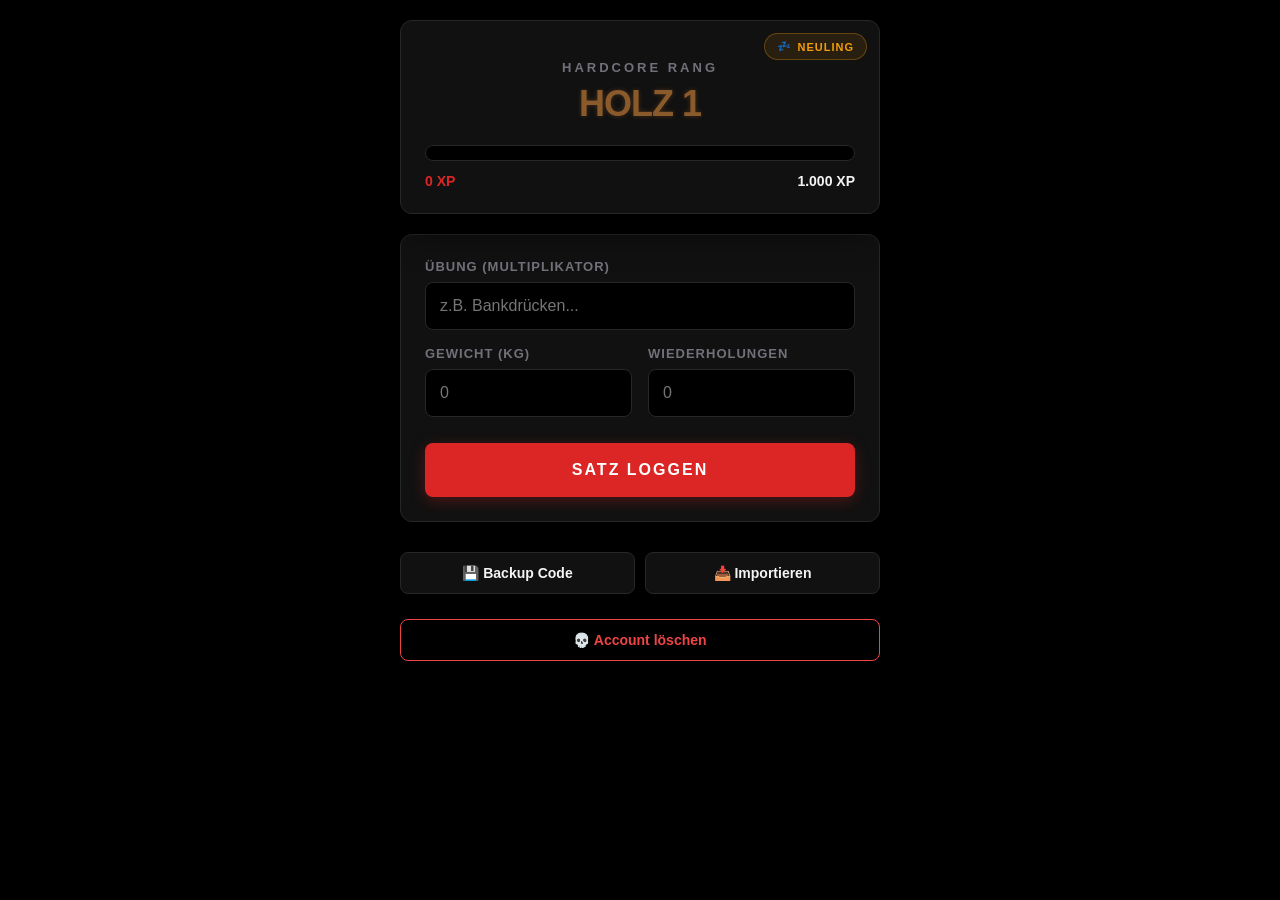
==== index.html @ 4b967b4a "Update index.html" ====
<!DOCTYPE html>
<html lang="de">
<head>
    <meta charset="UTF-8">
    <meta name="viewport" content="width=device-width, initial-scale=1.0, maximum-scale=1.0, user-scalable=no">
    
    <link rel="manifest" href="manifest.json">
    <!-- === APPLE iOS OPTIMIERUNGEN === -->
    <meta name="apple-mobile-web-app-capable" content="yes">
    <meta name="apple-mobile-web-app-status-bar-style" content="black-translucent">
    <meta name="apple-mobile-web-app-title" content="Gym Ranker">
    <!-- Hier wird dein Icon geladen -->
    <link rel="apple-touch-icon" href="icon.png">
    <!-- =============================== -->

    <title>Gym Ranker | iOS Hardcore</title>
    <style>
        /* --- DESIGN TOKENS & VARIABLES --- */
        :root {
            --bg-dark: #000000;
            --bg-panel: #111111;
            --bg-panel-hover: #1f1f1f;
            --accent: #dc2626; 
            --accent-glow: rgba(220, 38, 38, 0.5);
            --text-main: #f4f4f5;
            --text-muted: #71717a;
            --border: #27272a;
            --success: #10b981;
            --error: #ef4444;
            --warning: #f59e0b;
            --radius: 12px;
        }

        /* --- RANK COLORS --- */
        .rank-holz { color: #8B5A2B; text-shadow: 0 0 5px rgba(139, 90, 43, 0.4); }
        .rank-bronze { color: #CD7F32; text-shadow: 0 0 5px rgba(205, 127, 50, 0.4); }
        .rank-stahl { color: #a1a1aa; text-shadow: 0 0 5px rgba(161, 161, 170, 0.4); }
        .rank-silber { color: #e4e4e7; text-shadow: 0 0 10px rgba(228, 228, 231, 0.6); }
        .rank-gold { color: #fbbf24; text-shadow: 0 0 15px rgba(251, 191, 36, 0.6); }
        .rank-diamant { color: #38bdf8; text-shadow: 0 0 15px rgba(56, 189, 248, 0.6); }
        .rank-emerald { color: #34d399; text-shadow: 0 0 15px rgba(52, 211, 153, 0.6); }
        .rank-ruby { color: #f43f5e; text-shadow: 0 0 20px rgba(244, 63, 94, 0.8); }
        .rank-obsidian { color: #7c3aed; text-shadow: 0 0 20px rgba(124, 58, 237, 0.8); }
        .rank-gymrat { color: #d946ef; text-shadow: 0 0 25px rgba(217, 70, 239, 0.9); }
        .rank-champion { 
            background: linear-gradient(90deg, #ff0000, #ff8c00, #ffd700, #ff0000);
            background-size: 200% auto;
            -webkit-background-clip: text;
            -webkit-text-fill-color: transparent;
            animation: fire 2s linear infinite;
            text-shadow: 0 0 30px rgba(255, 0, 0, 0.5);
        }

        @keyframes fire { to { background-position: 200% center; } }

        /* --- GLOBAL STYLES --- */
        * { box-sizing: border-box; margin: 0; padding: 0; font-family: -apple-system, BlinkMacSystemFont, "Segoe UI", Roboto, Helvetica, Arial, sans-serif; }
        body { background-color: var(--bg-dark); color: var(--text-main); display: flex; justify-content: center; padding: 20px; min-height: 100vh; overflow-x: hidden; -webkit-tap-highlight-color: transparent; }
        
        /* Padding für iOS Notch/Dynamic Island */
        .app-container { width: 100%; max-width: 480px; display: flex; flex-direction: column; gap: 20px; padding-top: env(safe-area-inset-top); padding-bottom: env(safe-area-inset-bottom); animation: fadeIn 0.5s ease-out; }
        @keyframes fadeIn { from { opacity: 0; transform: translateY(10px); } to { opacity: 1; transform: translateY(0); } }

        /* --- HEADER & RANK DISPLAY --- */
        .header-panel { background: var(--bg-panel); border: 1px solid var(--border); border-radius: var(--radius); padding: 24px; text-align: center; box-shadow: 0 10px 40px rgba(0,0,0,0.8); position: relative; }
        .status-badge { position: absolute; top: 12px; right: 12px; padding: 6px 12px; border-radius: 99px; font-size: 11px; font-weight: 700; text-transform: uppercase; letter-spacing: 1px; display: flex; align-items: center; gap: 6px; }
        .status-active { background: rgba(16, 185, 129, 0.1); color: var(--success); border: 1px solid rgba(16, 185, 129, 0.3); }
        .status-warning { background: rgba(245, 158, 11, 0.1); color: var(--warning); border: 1px solid rgba(245, 158, 11, 0.3); }
        .status-danger { background: rgba(239, 68, 68, 0.1); color: var(--error); border: 1px solid rgba(239, 68, 68, 0.3); animation: pulse 2s infinite; }
        @keyframes pulse { 0% { box-shadow: 0 0 0 0 rgba(239, 68, 68, 0.4); } 70% { box-shadow: 0 0 0 10px rgba(239, 68, 68, 0); } 100% { box-shadow: 0 0 0 0 rgba(239, 68, 68, 0); } }

        .rank-title { font-size: 13px; color: var(--text-muted); text-transform: uppercase; letter-spacing: 3px; margin-top: 15px; margin-bottom: 8px; font-weight: 600; }
        .rank-name { font-size: 36px; font-weight: 900; margin-bottom: 20px; letter-spacing: -1px; text-transform: uppercase; }
        .progress-container { width: 100%; background: #000; border-radius: 99px; height: 16px; overflow: hidden; position: relative; border: 1px solid var(--border); box-shadow: inset 0 2px 4px rgba(0,0,0,0.5); }
        .progress-bar { height: 100%; background: linear-gradient(90deg, #991b1b, var(--accent)); width: 0%; transition: width 1s cubic-bezier(0.4, 0, 0.2, 1); box-shadow: 0 0 15px var(--accent-glow); }
        .xp-text { font-size: 14px; font-weight: bold; margin-top: 12px; display: flex; justify-content: space-between; }
        .xp-text span:first-child { color: var(--accent); }

        /* --- INPUT SECTION --- */
        .input-panel { background: var(--bg-panel); border: 1px solid var(--border); border-radius: var(--radius); padding: 24px; display: flex; flex-direction: column; gap: 16px; }
        .input-group { display: flex; flex-direction: column; gap: 8px; position: relative; }
        .input-group label { font-size: 13px; color: var(--text-muted); font-weight: 600; text-transform: uppercase; letter-spacing: 1px; }
        input[type="text"], input[type="number"] { width: 100%; padding: 14px; border-radius: 8px; border: 1px solid var(--border); background: var(--bg-dark); color: var(--text-main); font-size: 16px; outline: none; transition: border-color 0.2s; font-weight: 500; -webkit-appearance: none; }
        input:focus { border-color: var(--accent); box-shadow: 0 0 0 2px rgba(220, 38, 38, 0.2); }

        /* Search Dropdown */
        .search-results { position: absolute; top: 100%; left: 0; right: 0; background: var(--bg-dark); border: 1px solid var(--border); border-radius: 8px; margin-top: 4px; max-height: 220px; overflow-y: auto; z-index: 10; box-shadow: 0 10px 40px rgba(0,0,0,0.9); display: none; }
        .search-results.active { display: block; }
        .search-item { padding: 12px 16px; cursor: pointer; border-bottom: 1px solid var(--border); display: flex; justify-content: space-between; align-items: center; }
        .search-item:last-child { border-bottom: none; }
        .search-item:hover { background: var(--bg-panel-hover); }
        .item-name { font-weight: 600; font-size: 14px; }
        .item-mult { font-size: 11px; color: var(--accent); background: rgba(220, 38, 38, 0.1); padding: 4px 6px; border-radius: 4px; font-weight: bold; }

        .row { display: flex; gap: 16px; }
        .row .input-group { flex: 1; }

        /* --- BUTTONS --- */
        .btn-primary { background: var(--accent); color: white; border: none; padding: 18px; border-radius: 8px; font-size: 16px; font-weight: 800; cursor: pointer; transition: all 0.2s; text-transform: uppercase; letter-spacing: 2px; margin-top: 10px; box-shadow: 0 4px 15px rgba(220, 38, 38, 0.3); }
        .btn-primary:active { transform: scale(0.98); }
        .btn-secondary { background: var(--bg-panel); color: var(--text-main); border: 1px solid var(--border); padding: 12px; border-radius: 8px; font-size: 14px; font-weight: 600; cursor: pointer; }
        .btn-danger { background: transparent; color: var(--error); border: 1px solid var(--error); padding: 12px; border-radius: 8px; font-size: 14px; font-weight: 600; cursor: pointer; }

        .settings-row { display: flex; gap: 10px; margin-top: 10px; }
        .settings-row button { flex: 1; }

        /* --- CUSTOM MODAL (Kein alert/confirm) --- */
        .modal-overlay { position: fixed; top: 0; left: 0; width: 100%; height: 100%; background: rgba(0,0,0,0.8); backdrop-filter: blur(5px); display: flex; justify-content: center; align-items: center; z-index: 1000; opacity: 0; pointer-events: none; transition: opacity 0.3s; }
        .modal-overlay.active { opacity: 1; pointer-events: auto; }
        .modal-content { background: var(--bg-panel); border: 1px solid var(--border); padding: 24px; border-radius: var(--radius); width: 90%; max-width: 350px; text-align: center; transform: translateY(20px); transition: transform 0.3s; box-shadow: 0 20px 50px rgba(0,0,0,0.9); }
        .modal-overlay.active .modal-content { transform: translateY(0); }
        .modal-title { font-size: 20px; font-weight: bold; margin-bottom: 10px; color: var(--text-main); }
        .modal-text { font-size: 14px; color: var(--text-muted); margin-bottom: 20px; line-height: 1.5; }
        .modal-buttons { display: flex; gap: 10px; justify-content: center; }
        .modal-buttons button { flex: 1; padding: 12px; font-size: 14px; }
        .backup-code-box { background: var(--bg-dark); border: 1px solid var(--border); color: var(--accent); padding: 10px; border-radius: 6px; font-family: monospace; font-size: 12px; word-break: break-all; margin-bottom: 15px; user-select: all; }

        /* --- TOAST NOTIFICATIONS --- */
        .toast-container { position: fixed; bottom: 30px; left: 50%; transform: translateX(-50%); display: flex; flex-direction: column; gap: 10px; z-index: 100; pointer-events: none; width: 90%; max-width: 400px; }
        .toast { background: #18181b; border: 1px solid var(--border); color: white; padding: 16px 20px; border-radius: 8px; font-size: 14px; font-weight: 600; box-shadow: 0 10px 40px rgba(0,0,0,0.8); transform: translateY(50px); opacity: 0; transition: all 0.3s cubic-bezier(0.68, -0.55, 0.265, 1.55); display: flex; align-items: center; gap: 12px; }
        .toast.show { transform: translateY(0); opacity: 1; }
        .toast.success { border-left: 4px solid var(--success); }
        .toast.error { border-left: 4px solid var(--error); }
        .toast.levelup { border: 2px solid var(--accent); background: linear-gradient(45deg, #111, #450a0a); box-shadow: 0 0 30px rgba(220, 38, 38, 0.4); text-transform: uppercase; }
    </style>
</head>
<body>

    <div class="app-container">
        
        <!-- HEADER / RANK DISPLAY -->
        <div class="header-panel">
            <div id="statusBadge" class="status-badge status-active">
                <span>🔥</span> Pump-Modus
            </div>

            <div class="rank-title">Hardcore Rang</div>
            <div class="rank-name" id="rankDisplay">Lädt...</div>
            
            <div class="progress-container">
                <div class="progress-bar" id="progressBar"></div>
            </div>
            
            <div class="xp-text">
                <span id="currentXpDisplay">0 XP</span>
                <span id="nextRankXpDisplay">0 XP</span>
            </div>
        </div>

        <!-- INPUT SECTION -->
        <div class="input-panel">
            <div class="input-group">
                <label for="exerciseSearch">Übung (Multiplikator)</label>
                <input type="text" id="exerciseSearch" placeholder="z.B. Bankdrücken..." autocomplete="off">
                <div class="search-results" id="searchResults"></div>
            </div>

            <div class="row">
                <div class="input-group">
                    <label for="weight">Gewicht (kg)</label>
                    <!-- inputmode="decimal" zeigt auf iOS den Nummernblock -->
                    <input type="number" id="weight" placeholder="0" inputmode="decimal">
                </div>
                <div class="input-group">
                    <label for="reps">Wiederholungen</label>
                    <input type="number" id="reps" placeholder="0" inputmode="numeric">
                </div>
            </div>

            <button class="btn-primary" onclick="logWorkout()">Satz loggen</button>
        </div>

        <!-- EINSTELLUNGEN -->
        <div class="settings-row">
            <button class="btn-secondary" onclick="openBackupModal()">💾 Backup Code</button>
            <button class="btn-secondary" onclick="openImportModal()">📥 Importieren</button>
        </div>
        <button class="btn-danger" style="width: 100%; margin-top: 5px;" onclick="openResetModal()">💀 Account löschen</button>

    </div>

    <!-- TOASTS -->
    <div class="toast-container" id="toastContainer"></div>

    <!-- CUSTOM MODAL SYSTEM -->
    <div class="modal-overlay" id="customModal">
        <div class="modal-content">
            <div class="modal-title" id="modalTitle">Titel</div>
            <div class="modal-text" id="modalText">Text</div>
            <!-- Extra Content Box (z.B. für Backup Code oder Input) -->
            <div id="modalExtra"></div>
            <div class="modal-buttons" id="modalButtons"></div>
        </div>
    </div>

    <script>
        // --- 1. DATA: EXERCISE DATABASE ---
        const exerciseDB = [
            { id: 'bp_flat', name: 'Bankdrücken (Flachbank)', mult: 1.0 },
            { id: 'bp_incline', name: 'Bankdrücken (Schrägbank)', mult: 1.2 },
            { id: 'db_flat', name: 'Kurzhantel Bankdrücken', mult: 1.4 },
            { id: 'chest_press', name: 'Brustpresse (Maschine)', mult: 0.8 },
            { id: 'butterfly_mach', name: 'Butterfly (Maschine)', mult: 1.3 },
            { id: 'cable_cross', name: 'Cable Cross (Kabelzug)', mult: 1.8 },
            { id: 'dips', name: 'Dips (Zusatzgewicht)', mult: 2.0 },
            { id: 'deadlift', name: 'Kreuzheben', mult: 0.6 },
            { id: 'lat_wide', name: 'Latzug (Breit)', mult: 1.2 },
            { id: 'pullup', name: 'Klimmzüge (Zusatzgewicht)', mult: 2.5 },
            { id: 'row_barbell', name: 'Langhantelrudern', mult: 1.1 },
            { id: 'row_mach', name: 'Rudermaschine', mult: 0.9 },
            { id: 'squat', name: 'Kniebeugen', mult: 0.8 },
            { id: 'leg_press', name: 'Beinpresse', mult: 0.3 }, 
            { id: 'hack_squat', name: 'Hackenschmidt Maschine', mult: 0.5 },
            { id: 'leg_ext', name: 'Beinstrecker', mult: 1.4 },
            { id: 'leg_curl_lying', name: 'Beinbeuger', mult: 1.5 },
            { id: 'calf_stand', name: 'Wadenheben', mult: 0.6 },
            { id: 'military', name: 'Military Press', mult: 1.5 },
            { id: 'shoulder_db', name: 'Kurzhantel Schulterdrücken', mult: 1.8 },
            { id: 'lateral_db', name: 'Seitheben (Kurzhantel)', mult: 8.0 },
            { id: 'lateral_cable', name: 'Seitheben (Kabelzug)', mult: 9.0 },
            { id: 'reverse_fly', name: 'Reverse Butterfly', mult: 3.5 },
            { id: 'facepulls', name: 'Face Pulls', mult: 4.0 },
            { id: 'tri_pushdown', name: 'Trizepsdrücken', mult: 2.5 },
            { id: 'french_press', name: 'French Press', mult: 3.0 },
            { id: 'curl_bb', name: 'Langhantel Curls', mult: 2.5 },
            { id: 'curl_db', name: 'Kurzhantel Curls', mult: 3.5 },
            { id: 'curl_cable', name: 'Bizeps Kabelzug', mult: 3.0 },
            { id: 'crunch_cable', name: 'Crunches Kabelzug', mult: 2.0 },
            { id: 'leg_raise_weight', name: 'Beinheben (Hantel)', mult: 4.0 }
        ];
        exerciseDB.sort((a, b) => a.name.localeCompare(b.name));

        // --- 2. HARDCORE RANKS ---
        const baseRanks = [
            { id: 'holz', name: 'Holz' }, { id: 'bronze', name: 'Bronze' }, { id: 'stahl', name: 'Stahl' }, 
            { id: 'silber', name: 'Silber' }, { id: 'gold', name: 'Gold' }, { id: 'diamant', name: 'Diamant' }, 
            { id: 'emerald', name: 'Emerald' }, { id: 'ruby', name: 'Ruby' }, { id: 'obsidian', name: 'Obsidian' }, 
            { id: 'gymrat', name: 'Gymrat' }, { id: 'champion', name: 'Champion' }
        ];
        const ranks = [];
        let currentXpReq = 0; let step = 1000; 
        baseRanks.forEach(rank => {
            for (let i = 1; i <= 3; i++) {
                ranks.push({ name: `${rank.name} ${i}`, class: `rank-${rank.id}`, xpRequired: Math.floor(currentXpReq) });
                currentXpReq += step; step = step * 1.40;
            }
        });

        // --- 3. STATE MANAGEMENT ---
        let totalXp = localStorage.getItem('hc_gymXp') ? parseFloat(localStorage.getItem('hc_gymXp')) : 0;
        let lastWorkoutTime = localStorage.getItem('hc_lastWorkout') ? parseInt(localStorage.getItem('hc_lastWorkout')) : Date.now();
        let lastDecayTime = localStorage.getItem('hc_lastDecay') ? parseInt(localStorage.getItem('hc_lastDecay')) : Date.now();
        
        let selectedExercise = null;
        let currentRankIndex = 0;

        const MS_PER_DAY = 86400000;
        const GRACE_DAYS = 3; 
        const DECAY_RATE = 0.02; 

        // --- 4. DECAY LOGIC ---
        function checkAndApplyDecay() {
            if (totalXp <= 0) return;
            const now = Date.now();
            const penaltyStartTime = lastWorkoutTime + (GRACE_DAYS * MS_PER_DAY);

            if (now > penaltyStartTime) {
                const decayFrom = Math.max(penaltyStartTime, lastDecayTime);
                const msInDecayZone = now - decayFrom;
                const daysToDecay = Math.floor(msInDecayZone / MS_PER_DAY);

                if (daysToDecay > 0) {
                    const oldXp = totalXp;
                    for(let i = 0; i < daysToDecay; i++) totalXp = totalXp * (1 - DECAY_RATE);
                    
                    saveDataLocally();
                    localStorage.setItem('hc_lastDecay', decayFrom + (daysToDecay * MS_PER_DAY));
                    showToast(`🚨 FAULHEIT! ${Math.floor(oldXp - totalXp).toLocaleString('de-DE')} XP verloren!`, 'error');
                }
            }
        }

        function saveDataLocally() {
            localStorage.setItem('hc_gymXp', totalXp);
            localStorage.setItem('hc_lastWorkout', lastWorkoutTime);
            localStorage.setItem('hc_lastDecay', lastDecayTime);
        }

        // --- 5. LOGIC & UI UPDATES ---
        function getRankData(xp) {
            let rankIndex = 0;
            for (let i = 0; i < ranks.length; i++) {
                if (xp >= ranks[i].xpRequired) { rankIndex = i; } else { break; }
            }
            return { index: rankIndex, current: ranks[rankIndex], next: ranks[rankIndex + 1] || ranks[rankIndex] };
        }

        function updateStatusBadge() {
            const badge = document.getElementById('statusBadge');
            const daysSinceWorkout = (Date.now() - lastWorkoutTime) / MS_PER_DAY;

            if (totalXp === 0) {
                badge.className = 'status-badge status-warning'; badge.innerHTML = '<span>💤</span> Neuling';
            } else if (daysSinceWorkout < 2) {
                badge.className = 'status-badge status-active'; badge.innerHTML = '<span>🔥</span> Pump-Modus';
            } else if (daysSinceWorkout < 3) {
                badge.className = 'status-badge status-warning'; badge.innerHTML = '<span>⚠️</span> Pause';
            } else {
                badge.className = 'status-badge status-danger'; badge.innerHTML = '<span>🩸</span> XP Bluten';
            }
        }

        function updateUI(animateLevelUp = false) {
            const rankData = getRankData(totalXp);
            if (animateLevelUp && rankData.index > currentRankIndex) showToast(`🏆 LEVEL UP! ${rankData.current.name}!`, 'levelup');
            if (!animateLevelUp && rankData.index < currentRankIndex) showToast(`📉 DERANK! Abgerutscht auf ${rankData.current.name}!`, 'error');
            
            currentRankIndex = rankData.index;

            const rankDisplay = document.getElementById('rankDisplay');
            rankDisplay.innerText = rankData.current.name;
            rankDisplay.className = `rank-name ${rankData.current.class}`;

            document.getElementById('currentXpDisplay').innerText = Math.floor(totalXp).toLocaleString('de-DE') + ' XP';
            
            const progressBar = document.getElementById('progressBar');
            if (rankData.index < ranks.length - 1) {
                document.getElementById('nextRankXpDisplay').innerText = Math.floor(rankData.next.xpRequired).toLocaleString('de-DE') + ' XP';
                const xpIntoLevel = totalXp - rankData.current.xpRequired;
                const xpNeededForLevel = rankData.next.xpRequired - rankData.current.xpRequired;
                progressBar.style.width = `${(xpIntoLevel / xpNeededForLevel) * 100}%`;
            } else {
                document.getElementById('nextRankXpDisplay').innerText = 'LIMIT ERREICHT'; progressBar.style.width = '100%';
            }
            updateStatusBadge();
        }

        // --- 6. SEARCH LOGIC ---
        const searchInput = document.getElementById('exerciseSearch');
        const searchResults = document.getElementById('searchResults');

        searchInput.addEventListener('input', function() {
            const query = this.value.toLowerCase();
            searchResults.innerHTML = '';
            if (query.length === 0) { searchResults.classList.remove('active'); selectedExercise = null; return; }

            const filtered = exerciseDB.filter(ex => ex.name.toLowerCase().includes(query));
            if (filtered.length > 0) {
                searchResults.classList.add('active');
                filtered.forEach(ex => {
                    const div = document.createElement('div');
                    div.className = 'search-item';
                    div.innerHTML = `<span class="item-name">${ex.name}</span> <span class="item-mult">x${ex.mult.toFixed(1)}</span>`;
                    div.onclick = () => {
                        selectedExercise = ex;
                        searchInput.value = ex.name;
                        searchResults.classList.remove('active');
                    };
                    searchResults.appendChild(div);
                });
            } else { searchResults.classList.remove('active'); }
        });

        document.addEventListener('click', function(e) {
            if (e.target !== searchInput && e.target !== searchResults) searchResults.classList.remove('active');
        });

        // --- 7. LOG WORKOUT ---
        function logWorkout() {
            if (!selectedExercise) return showToast('Wähle eine Übung aus!', 'error');

            const weight = parseFloat(document.getElementById('weight').value.replace(',', '.'));
            const reps = parseInt(document.getElementById('reps').value);

            if (isNaN(weight) || isNaN(reps) || weight <= 0 || reps <= 0) return showToast('Trag gültige Zahlen ein!', 'error');

            const earnedXp = weight * reps * selectedExercise.mult;
            totalXp += earnedXp;

            const now = Date.now();
            lastWorkoutTime = now;
            lastDecayTime = now;

            saveDataLocally();
            
            showToast(`+ ${Math.floor(earnedXp).toLocaleString('de-DE')} XP!`, 'success');
            updateUI(true);

            document.getElementById('weight').value = '';
            document.getElementById('reps').value = '';
        }

        // --- 8. MODAL & BACKUP SYSTEM ---
        const modal = document.getElementById('customModal');
        
        function closeModal() { modal.classList.remove('active'); }
        
        function showModal(title, text, extraHtml, buttonsHtml) {
            document.getElementById('modalTitle').innerText = title;
            document.getElementById('modalText').innerText = text;
            document.getElementById('modalExtra').innerHTML = extraHtml;
            document.getElementById('modalButtons').innerHTML = buttonsHtml;
            modal.classList.add('active');
        }

        // Backup erstellen
        function openBackupModal() {
            const saveObj = { xp: totalXp, lw: lastWorkoutTime, ld: lastDecayTime };
            // Code in Base64 umwandeln, damit es cool und unleserlich aussieht
            const saveCode = btoa(JSON.stringify(saveObj));
            
            const extra = `<div class="backup-code-box" id="backupCodeText">${saveCode}</div>`;
            const buttons = `
                <button class="btn-secondary" onclick="closeModal()">Schließen</button>
                <button class="btn-primary" onclick="copyBackupCode('${saveCode}')">Kopieren</button>
            `;
            showModal('Backup Code', 'Kopiere diesen Code und speichere ihn z.B. in deinen Notizen. Damit kannst du deinen Fortschritt jederzeit wiederherstellen.', extra, buttons);
        }

        function copyBackupCode(code) {
            // iOS Copy Workaround
            const textArea = document.createElement("textarea");
            textArea.value = code;
            document.body.appendChild(textArea);
            textArea.select();
            try {
                document.execCommand('copy');
                showToast('Code kopiert!', 'success');
            } catch (err) {
                showToast('Kopieren fehlgeschlagen. Bitte Code manuell markieren.', 'error');
            }
            document.body.removeChild(textArea);
            closeModal();
        }

        // Backup Importieren
        function openImportModal() {
            const extra = `<input type="text" id="importInput" placeholder="Füge deinen Code hier ein..." style="width:100%; padding:10px; border-radius:6px; border:1px solid var(--border); background:var(--bg-dark); color:white; margin-bottom:15px;">`;
            const buttons = `
                <button class="btn-secondary" onclick="closeModal()">Abbrechen</button>
                <button class="btn-primary" onclick="processImport()">Laden</button>
            `;
            showModal('Code Importieren', 'Füge hier deinen gesicherten Backup-Code ein. ACHTUNG: Dein aktueller Fortschritt wird überschrieben!', extra, buttons);
        }

        function processImport() {
            const code = document.getElementById('importInput').value.trim();
            if(!code) return showToast('Kein Code eingegeben', 'error');
            
            try {
                const decoded = JSON.parse(atob(code));
                if(decoded.xp !== undefined && decoded.lw !== undefined) {
                    totalXp = decoded.xp;
                    lastWorkoutTime = decoded.lw;
                    lastDecayTime = decoded.ld || decoded.lw;
                    saveDataLocally();
                    updateUI();
                    closeModal();
                    showToast('Fortschritt erfolgreich geladen!', 'success');
                } else {
                    throw new Error("Invalid format");
                }
            } catch(e) {
                showToast('Ungültiger Code! Überprüfe die Eingabe.', 'error');
            }
        }

        // Reset
        function openResetModal() {
            const buttons = `
                <button class="btn-secondary" onclick="closeModal()">Abbrechen</button>
                <button class="btn-danger" style="background:var(--error); color:white; border:none;" onclick="confirmReset()">Ja, löschen</button>
            `;
            showModal('💀 WARNUNG', 'Bist du sicher? Alle deine Gains, Ränge und XP werden permanent gelöscht. Es gibt kein Zurück (außer du hast ein Backup)!', '', buttons);
        }

        function confirmReset() {
            totalXp = 0;
            lastWorkoutTime = Date.now();
            lastDecayTime = Date.now();
            localStorage.clear();
            saveDataLocally();
            updateUI();
            closeModal();
            showToast('Account gelöscht. Zurück auf Null.', 'error');
        }

        // --- 9. TOAST NOTIFICATION ---
        function showToast(message, type = 'success') {
            const container = document.getElementById('toastContainer');
            const toast = document.createElement('div');
            toast.className = `toast ${type}`;
            toast.innerHTML = `<span>${message}</span>`;
            
            container.appendChild(toast);
            setTimeout(() => toast.classList.add('show'), 10);
            setTimeout(() => {
                toast.classList.remove('show');
                setTimeout(() => toast.remove(), 300);
            }, 4000);
        }

        // Init
        checkAndApplyDecay();
        const initialRank = getRankData(totalXp);
        currentRankIndex = initialRank.index;
        updateUI();

    </script>
</body>
</html>
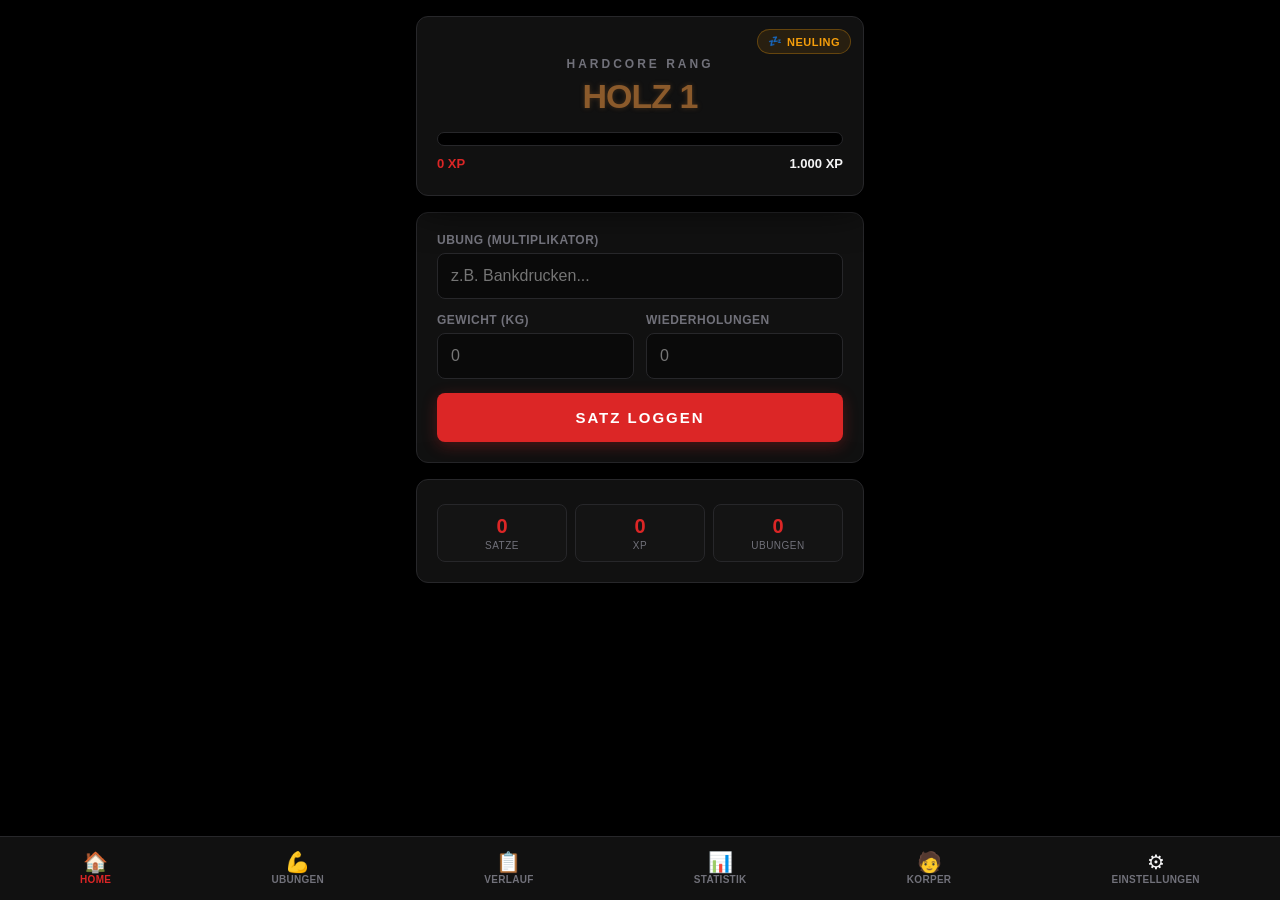
==== commit 2e6c567c: "Add files via upload" ====
--- a/index.html
+++ b/index.html
@@ -1,511 +1,1742 @@
-<!DOCTYPE html>
-<html lang="de">
-<head>
-    <meta charset="UTF-8">
-    <meta name="viewport" content="width=device-width, initial-scale=1.0, maximum-scale=1.0, user-scalable=no">
-    
-    <link rel="manifest" href="manifest.json">
-    <!-- === APPLE iOS OPTIMIERUNGEN === -->
-    <meta name="apple-mobile-web-app-capable" content="yes">
-    <meta name="apple-mobile-web-app-status-bar-style" content="black-translucent">
-    <meta name="apple-mobile-web-app-title" content="Gym Ranker">
-    <!-- Hier wird dein Icon geladen -->
-    <link rel="apple-touch-icon" href="icon.png">
-    <!-- =============================== -->
-
-    <title>Gym Ranker | iOS Hardcore</title>
-    <style>
-        /* --- DESIGN TOKENS & VARIABLES --- */
-        :root {
-            --bg-dark: #000000;
-            --bg-panel: #111111;
-            --bg-panel-hover: #1f1f1f;
-            --accent: #dc2626; 
-            --accent-glow: rgba(220, 38, 38, 0.5);
-            --text-main: #f4f4f5;
-            --text-muted: #71717a;
-            --border: #27272a;
-            --success: #10b981;
-            --error: #ef4444;
-            --warning: #f59e0b;
-            --radius: 12px;
-        }
-
-        /* --- RANK COLORS --- */
-        .rank-holz { color: #8B5A2B; text-shadow: 0 0 5px rgba(139, 90, 43, 0.4); }
-        .rank-bronze { color: #CD7F32; text-shadow: 0 0 5px rgba(205, 127, 50, 0.4); }
-        .rank-stahl { color: #a1a1aa; text-shadow: 0 0 5px rgba(161, 161, 170, 0.4); }
-        .rank-silber { color: #e4e4e7; text-shadow: 0 0 10px rgba(228, 228, 231, 0.6); }
-        .rank-gold { color: #fbbf24; text-shadow: 0 0 15px rgba(251, 191, 36, 0.6); }
-        .rank-diamant { color: #38bdf8; text-shadow: 0 0 15px rgba(56, 189, 248, 0.6); }
-        .rank-emerald { color: #34d399; text-shadow: 0 0 15px rgba(52, 211, 153, 0.6); }
-        .rank-ruby { color: #f43f5e; text-shadow: 0 0 20px rgba(244, 63, 94, 0.8); }
-        .rank-obsidian { color: #7c3aed; text-shadow: 0 0 20px rgba(124, 58, 237, 0.8); }
-        .rank-gymrat { color: #d946ef; text-shadow: 0 0 25px rgba(217, 70, 239, 0.9); }
-        .rank-champion { 
-            background: linear-gradient(90deg, #ff0000, #ff8c00, #ffd700, #ff0000);
-            background-size: 200% auto;
-            -webkit-background-clip: text;
-            -webkit-text-fill-color: transparent;
-            animation: fire 2s linear infinite;
-            text-shadow: 0 0 30px rgba(255, 0, 0, 0.5);
-        }
-
-        @keyframes fire { to { background-position: 200% center; } }
-
-        /* --- GLOBAL STYLES --- */
-        * { box-sizing: border-box; margin: 0; padding: 0; font-family: -apple-system, BlinkMacSystemFont, "Segoe UI", Roboto, Helvetica, Arial, sans-serif; }
-        body { background-color: var(--bg-dark); color: var(--text-main); display: flex; justify-content: center; padding: 20px; min-height: 100vh; overflow-x: hidden; -webkit-tap-highlight-color: transparent; }
-        
-        /* Padding für iOS Notch/Dynamic Island */
-        .app-container { width: 100%; max-width: 480px; display: flex; flex-direction: column; gap: 20px; padding-top: env(safe-area-inset-top); padding-bottom: env(safe-area-inset-bottom); animation: fadeIn 0.5s ease-out; }
-        @keyframes fadeIn { from { opacity: 0; transform: translateY(10px); } to { opacity: 1; transform: translateY(0); } }
-
-        /* --- HEADER & RANK DISPLAY --- */
-        .header-panel { background: var(--bg-panel); border: 1px solid var(--border); border-radius: var(--radius); padding: 24px; text-align: center; box-shadow: 0 10px 40px rgba(0,0,0,0.8); position: relative; }
-        .status-badge { position: absolute; top: 12px; right: 12px; padding: 6px 12px; border-radius: 99px; font-size: 11px; font-weight: 700; text-transform: uppercase; letter-spacing: 1px; display: flex; align-items: center; gap: 6px; }
-        .status-active { background: rgba(16, 185, 129, 0.1); color: var(--success); border: 1px solid rgba(16, 185, 129, 0.3); }
-        .status-warning { background: rgba(245, 158, 11, 0.1); color: var(--warning); border: 1px solid rgba(245, 158, 11, 0.3); }
-        .status-danger { background: rgba(239, 68, 68, 0.1); color: var(--error); border: 1px solid rgba(239, 68, 68, 0.3); animation: pulse 2s infinite; }
-        @keyframes pulse { 0% { box-shadow: 0 0 0 0 rgba(239, 68, 68, 0.4); } 70% { box-shadow: 0 0 0 10px rgba(239, 68, 68, 0); } 100% { box-shadow: 0 0 0 0 rgba(239, 68, 68, 0); } }
-
-        .rank-title { font-size: 13px; color: var(--text-muted); text-transform: uppercase; letter-spacing: 3px; margin-top: 15px; margin-bottom: 8px; font-weight: 600; }
-        .rank-name { font-size: 36px; font-weight: 900; margin-bottom: 20px; letter-spacing: -1px; text-transform: uppercase; }
-        .progress-container { width: 100%; background: #000; border-radius: 99px; height: 16px; overflow: hidden; position: relative; border: 1px solid var(--border); box-shadow: inset 0 2px 4px rgba(0,0,0,0.5); }
-        .progress-bar { height: 100%; background: linear-gradient(90deg, #991b1b, var(--accent)); width: 0%; transition: width 1s cubic-bezier(0.4, 0, 0.2, 1); box-shadow: 0 0 15px var(--accent-glow); }
-        .xp-text { font-size: 14px; font-weight: bold; margin-top: 12px; display: flex; justify-content: space-between; }
-        .xp-text span:first-child { color: var(--accent); }
-
-        /* --- INPUT SECTION --- */
-        .input-panel { background: var(--bg-panel); border: 1px solid var(--border); border-radius: var(--radius); padding: 24px; display: flex; flex-direction: column; gap: 16px; }
-        .input-group { display: flex; flex-direction: column; gap: 8px; position: relative; }
-        .input-group label { font-size: 13px; color: var(--text-muted); font-weight: 600; text-transform: uppercase; letter-spacing: 1px; }
-        input[type="text"], input[type="number"] { width: 100%; padding: 14px; border-radius: 8px; border: 1px solid var(--border); background: var(--bg-dark); color: var(--text-main); font-size: 16px; outline: none; transition: border-color 0.2s; font-weight: 500; -webkit-appearance: none; }
-        input:focus { border-color: var(--accent); box-shadow: 0 0 0 2px rgba(220, 38, 38, 0.2); }
-
-        /* Search Dropdown */
-        .search-results { position: absolute; top: 100%; left: 0; right: 0; background: var(--bg-dark); border: 1px solid var(--border); border-radius: 8px; margin-top: 4px; max-height: 220px; overflow-y: auto; z-index: 10; box-shadow: 0 10px 40px rgba(0,0,0,0.9); display: none; }
-        .search-results.active { display: block; }
-        .search-item { padding: 12px 16px; cursor: pointer; border-bottom: 1px solid var(--border); display: flex; justify-content: space-between; align-items: center; }
-        .search-item:last-child { border-bottom: none; }
-        .search-item:hover { background: var(--bg-panel-hover); }
-        .item-name { font-weight: 600; font-size: 14px; }
-        .item-mult { font-size: 11px; color: var(--accent); background: rgba(220, 38, 38, 0.1); padding: 4px 6px; border-radius: 4px; font-weight: bold; }
-
-        .row { display: flex; gap: 16px; }
-        .row .input-group { flex: 1; }
-
-        /* --- BUTTONS --- */
-        .btn-primary { background: var(--accent); color: white; border: none; padding: 18px; border-radius: 8px; font-size: 16px; font-weight: 800; cursor: pointer; transition: all 0.2s; text-transform: uppercase; letter-spacing: 2px; margin-top: 10px; box-shadow: 0 4px 15px rgba(220, 38, 38, 0.3); }
-        .btn-primary:active { transform: scale(0.98); }
-        .btn-secondary { background: var(--bg-panel); color: var(--text-main); border: 1px solid var(--border); padding: 12px; border-radius: 8px; font-size: 14px; font-weight: 600; cursor: pointer; }
-        .btn-danger { background: transparent; color: var(--error); border: 1px solid var(--error); padding: 12px; border-radius: 8px; font-size: 14px; font-weight: 600; cursor: pointer; }
-
-        .settings-row { display: flex; gap: 10px; margin-top: 10px; }
-        .settings-row button { flex: 1; }
-
-        /* --- CUSTOM MODAL (Kein alert/confirm) --- */
-        .modal-overlay { position: fixed; top: 0; left: 0; width: 100%; height: 100%; background: rgba(0,0,0,0.8); backdrop-filter: blur(5px); display: flex; justify-content: center; align-items: center; z-index: 1000; opacity: 0; pointer-events: none; transition: opacity 0.3s; }
-        .modal-overlay.active { opacity: 1; pointer-events: auto; }
-        .modal-content { background: var(--bg-panel); border: 1px solid var(--border); padding: 24px; border-radius: var(--radius); width: 90%; max-width: 350px; text-align: center; transform: translateY(20px); transition: transform 0.3s; box-shadow: 0 20px 50px rgba(0,0,0,0.9); }
-        .modal-overlay.active .modal-content { transform: translateY(0); }
-        .modal-title { font-size: 20px; font-weight: bold; margin-bottom: 10px; color: var(--text-main); }
-        .modal-text { font-size: 14px; color: var(--text-muted); margin-bottom: 20px; line-height: 1.5; }
-        .modal-buttons { display: flex; gap: 10px; justify-content: center; }
-        .modal-buttons button { flex: 1; padding: 12px; font-size: 14px; }
-        .backup-code-box { background: var(--bg-dark); border: 1px solid var(--border); color: var(--accent); padding: 10px; border-radius: 6px; font-family: monospace; font-size: 12px; word-break: break-all; margin-bottom: 15px; user-select: all; }
-
-        /* --- TOAST NOTIFICATIONS --- */
-        .toast-container { position: fixed; bottom: 30px; left: 50%; transform: translateX(-50%); display: flex; flex-direction: column; gap: 10px; z-index: 100; pointer-events: none; width: 90%; max-width: 400px; }
-        .toast { background: #18181b; border: 1px solid var(--border); color: white; padding: 16px 20px; border-radius: 8px; font-size: 14px; font-weight: 600; box-shadow: 0 10px 40px rgba(0,0,0,0.8); transform: translateY(50px); opacity: 0; transition: all 0.3s cubic-bezier(0.68, -0.55, 0.265, 1.55); display: flex; align-items: center; gap: 12px; }
-        .toast.show { transform: translateY(0); opacity: 1; }
-        .toast.success { border-left: 4px solid var(--success); }
-        .toast.error { border-left: 4px solid var(--error); }
-        .toast.levelup { border: 2px solid var(--accent); background: linear-gradient(45deg, #111, #450a0a); box-shadow: 0 0 30px rgba(220, 38, 38, 0.4); text-transform: uppercase; }
-    </style>
-</head>
-<body>
-
-    <div class="app-container">
-        
-        <!-- HEADER / RANK DISPLAY -->
-        <div class="header-panel">
-            <div id="statusBadge" class="status-badge status-active">
-                <span>🔥</span> Pump-Modus
-            </div>
-
-            <div class="rank-title">Hardcore Rang</div>
-            <div class="rank-name" id="rankDisplay">Lädt...</div>
-            
-            <div class="progress-container">
-                <div class="progress-bar" id="progressBar"></div>
-            </div>
-            
-            <div class="xp-text">
-                <span id="currentXpDisplay">0 XP</span>
-                <span id="nextRankXpDisplay">0 XP</span>
-            </div>
-        </div>
-
-        <!-- INPUT SECTION -->
-        <div class="input-panel">
-            <div class="input-group">
-                <label for="exerciseSearch">Übung (Multiplikator)</label>
-                <input type="text" id="exerciseSearch" placeholder="z.B. Bankdrücken..." autocomplete="off">
-                <div class="search-results" id="searchResults"></div>
-            </div>
-
-            <div class="row">
-                <div class="input-group">
-                    <label for="weight">Gewicht (kg)</label>
-                    <!-- inputmode="decimal" zeigt auf iOS den Nummernblock -->
-                    <input type="number" id="weight" placeholder="0" inputmode="decimal">
-                </div>
-                <div class="input-group">
-                    <label for="reps">Wiederholungen</label>
-                    <input type="number" id="reps" placeholder="0" inputmode="numeric">
-                </div>
-            </div>
-
-            <button class="btn-primary" onclick="logWorkout()">Satz loggen</button>
-        </div>
-
-        <!-- EINSTELLUNGEN -->
-        <div class="settings-row">
-            <button class="btn-secondary" onclick="openBackupModal()">💾 Backup Code</button>
-            <button class="btn-secondary" onclick="openImportModal()">📥 Importieren</button>
-        </div>
-        <button class="btn-danger" style="width: 100%; margin-top: 5px;" onclick="openResetModal()">💀 Account löschen</button>
-
-    </div>
-
-    <!-- TOASTS -->
-    <div class="toast-container" id="toastContainer"></div>
-
-    <!-- CUSTOM MODAL SYSTEM -->
-    <div class="modal-overlay" id="customModal">
-        <div class="modal-content">
-            <div class="modal-title" id="modalTitle">Titel</div>
-            <div class="modal-text" id="modalText">Text</div>
-            <!-- Extra Content Box (z.B. für Backup Code oder Input) -->
-            <div id="modalExtra"></div>
-            <div class="modal-buttons" id="modalButtons"></div>
-        </div>
-    </div>
-
-    <script>
-        // --- 1. DATA: EXERCISE DATABASE ---
-        const exerciseDB = [
-            { id: 'bp_flat', name: 'Bankdrücken (Flachbank)', mult: 1.0 },
-            { id: 'bp_incline', name: 'Bankdrücken (Schrägbank)', mult: 1.2 },
-            { id: 'db_flat', name: 'Kurzhantel Bankdrücken', mult: 1.4 },
-            { id: 'chest_press', name: 'Brustpresse (Maschine)', mult: 0.8 },
-            { id: 'butterfly_mach', name: 'Butterfly (Maschine)', mult: 1.3 },
-            { id: 'cable_cross', name: 'Cable Cross (Kabelzug)', mult: 1.8 },
-            { id: 'dips', name: 'Dips (Zusatzgewicht)', mult: 2.0 },
-            { id: 'deadlift', name: 'Kreuzheben', mult: 0.6 },
-            { id: 'lat_wide', name: 'Latzug (Breit)', mult: 1.2 },
-            { id: 'pullup', name: 'Klimmzüge (Zusatzgewicht)', mult: 2.5 },
-            { id: 'row_barbell', name: 'Langhantelrudern', mult: 1.1 },
-            { id: 'row_mach', name: 'Rudermaschine', mult: 0.9 },
-            { id: 'squat', name: 'Kniebeugen', mult: 0.8 },
-            { id: 'leg_press', name: 'Beinpresse', mult: 0.3 }, 
-            { id: 'hack_squat', name: 'Hackenschmidt Maschine', mult: 0.5 },
-            { id: 'leg_ext', name: 'Beinstrecker', mult: 1.4 },
-            { id: 'leg_curl_lying', name: 'Beinbeuger', mult: 1.5 },
-            { id: 'calf_stand', name: 'Wadenheben', mult: 0.6 },
-            { id: 'military', name: 'Military Press', mult: 1.5 },
-            { id: 'shoulder_db', name: 'Kurzhantel Schulterdrücken', mult: 1.8 },
-            { id: 'lateral_db', name: 'Seitheben (Kurzhantel)', mult: 8.0 },
-            { id: 'lateral_cable', name: 'Seitheben (Kabelzug)', mult: 9.0 },
-            { id: 'reverse_fly', name: 'Reverse Butterfly', mult: 3.5 },
-            { id: 'facepulls', name: 'Face Pulls', mult: 4.0 },
-            { id: 'tri_pushdown', name: 'Trizepsdrücken', mult: 2.5 },
-            { id: 'french_press', name: 'French Press', mult: 3.0 },
-            { id: 'curl_bb', name: 'Langhantel Curls', mult: 2.5 },
-            { id: 'curl_db', name: 'Kurzhantel Curls', mult: 3.5 },
-            { id: 'curl_cable', name: 'Bizeps Kabelzug', mult: 3.0 },
-            { id: 'crunch_cable', name: 'Crunches Kabelzug', mult: 2.0 },
-            { id: 'leg_raise_weight', name: 'Beinheben (Hantel)', mult: 4.0 }
-        ];
-        exerciseDB.sort((a, b) => a.name.localeCompare(b.name));
-
-        // --- 2. HARDCORE RANKS ---
-        const baseRanks = [
-            { id: 'holz', name: 'Holz' }, { id: 'bronze', name: 'Bronze' }, { id: 'stahl', name: 'Stahl' }, 
-            { id: 'silber', name: 'Silber' }, { id: 'gold', name: 'Gold' }, { id: 'diamant', name: 'Diamant' }, 
-            { id: 'emerald', name: 'Emerald' }, { id: 'ruby', name: 'Ruby' }, { id: 'obsidian', name: 'Obsidian' }, 
-            { id: 'gymrat', name: 'Gymrat' }, { id: 'champion', name: 'Champion' }
-        ];
-        const ranks = [];
-        let currentXpReq = 0; let step = 1000; 
-        baseRanks.forEach(rank => {
-            for (let i = 1; i <= 3; i++) {
-                ranks.push({ name: `${rank.name} ${i}`, class: `rank-${rank.id}`, xpRequired: Math.floor(currentXpReq) });
-                currentXpReq += step; step = step * 1.40;
-            }
-        });
-
-        // --- 3. STATE MANAGEMENT ---
-        let totalXp = localStorage.getItem('hc_gymXp') ? parseFloat(localStorage.getItem('hc_gymXp')) : 0;
-        let lastWorkoutTime = localStorage.getItem('hc_lastWorkout') ? parseInt(localStorage.getItem('hc_lastWorkout')) : Date.now();
-        let lastDecayTime = localStorage.getItem('hc_lastDecay') ? parseInt(localStorage.getItem('hc_lastDecay')) : Date.now();
-        
-        let selectedExercise = null;
-        let currentRankIndex = 0;
-
-        const MS_PER_DAY = 86400000;
-        const GRACE_DAYS = 3; 
-        const DECAY_RATE = 0.02; 
-
-        // --- 4. DECAY LOGIC ---
-        function checkAndApplyDecay() {
-            if (totalXp <= 0) return;
-            const now = Date.now();
-            const penaltyStartTime = lastWorkoutTime + (GRACE_DAYS * MS_PER_DAY);
-
-            if (now > penaltyStartTime) {
-                const decayFrom = Math.max(penaltyStartTime, lastDecayTime);
-                const msInDecayZone = now - decayFrom;
-                const daysToDecay = Math.floor(msInDecayZone / MS_PER_DAY);
-
-                if (daysToDecay > 0) {
-                    const oldXp = totalXp;
-                    for(let i = 0; i < daysToDecay; i++) totalXp = totalXp * (1 - DECAY_RATE);
-                    
-                    saveDataLocally();
-                    localStorage.setItem('hc_lastDecay', decayFrom + (daysToDecay * MS_PER_DAY));
-                    showToast(`🚨 FAULHEIT! ${Math.floor(oldXp - totalXp).toLocaleString('de-DE')} XP verloren!`, 'error');
-                }
-            }
-        }
-
-        function saveDataLocally() {
-            localStorage.setItem('hc_gymXp', totalXp);
-            localStorage.setItem('hc_lastWorkout', lastWorkoutTime);
-            localStorage.setItem('hc_lastDecay', lastDecayTime);
-        }
-
-        // --- 5. LOGIC & UI UPDATES ---
-        function getRankData(xp) {
-            let rankIndex = 0;
-            for (let i = 0; i < ranks.length; i++) {
-                if (xp >= ranks[i].xpRequired) { rankIndex = i; } else { break; }
-            }
-            return { index: rankIndex, current: ranks[rankIndex], next: ranks[rankIndex + 1] || ranks[rankIndex] };
-        }
-
-        function updateStatusBadge() {
-            const badge = document.getElementById('statusBadge');
-            const daysSinceWorkout = (Date.now() - lastWorkoutTime) / MS_PER_DAY;
-
-            if (totalXp === 0) {
-                badge.className = 'status-badge status-warning'; badge.innerHTML = '<span>💤</span> Neuling';
-            } else if (daysSinceWorkout < 2) {
-                badge.className = 'status-badge status-active'; badge.innerHTML = '<span>🔥</span> Pump-Modus';
-            } else if (daysSinceWorkout < 3) {
-                badge.className = 'status-badge status-warning'; badge.innerHTML = '<span>⚠️</span> Pause';
-            } else {
-                badge.className = 'status-badge status-danger'; badge.innerHTML = '<span>🩸</span> XP Bluten';
-            }
-        }
-
-        function updateUI(animateLevelUp = false) {
-            const rankData = getRankData(totalXp);
-            if (animateLevelUp && rankData.index > currentRankIndex) showToast(`🏆 LEVEL UP! ${rankData.current.name}!`, 'levelup');
-            if (!animateLevelUp && rankData.index < currentRankIndex) showToast(`📉 DERANK! Abgerutscht auf ${rankData.current.name}!`, 'error');
-            
-            currentRankIndex = rankData.index;
-
-            const rankDisplay = document.getElementById('rankDisplay');
-            rankDisplay.innerText = rankData.current.name;
-            rankDisplay.className = `rank-name ${rankData.current.class}`;
-
-            document.getElementById('currentXpDisplay').innerText = Math.floor(totalXp).toLocaleString('de-DE') + ' XP';
-            
-            const progressBar = document.getElementById('progressBar');
-            if (rankData.index < ranks.length - 1) {
-                document.getElementById('nextRankXpDisplay').innerText = Math.floor(rankData.next.xpRequired).toLocaleString('de-DE') + ' XP';
-                const xpIntoLevel = totalXp - rankData.current.xpRequired;
-                const xpNeededForLevel = rankData.next.xpRequired - rankData.current.xpRequired;
-                progressBar.style.width = `${(xpIntoLevel / xpNeededForLevel) * 100}%`;
-            } else {
-                document.getElementById('nextRankXpDisplay').innerText = 'LIMIT ERREICHT'; progressBar.style.width = '100%';
-            }
-            updateStatusBadge();
-        }
-
-        // --- 6. SEARCH LOGIC ---
-        const searchInput = document.getElementById('exerciseSearch');
-        const searchResults = document.getElementById('searchResults');
-
-        searchInput.addEventListener('input', function() {
-            const query = this.value.toLowerCase();
-            searchResults.innerHTML = '';
-            if (query.length === 0) { searchResults.classList.remove('active'); selectedExercise = null; return; }
-
-            const filtered = exerciseDB.filter(ex => ex.name.toLowerCase().includes(query));
-            if (filtered.length > 0) {
-                searchResults.classList.add('active');
-                filtered.forEach(ex => {
-                    const div = document.createElement('div');
-                    div.className = 'search-item';
-                    div.innerHTML = `<span class="item-name">${ex.name}</span> <span class="item-mult">x${ex.mult.toFixed(1)}</span>`;
-                    div.onclick = () => {
-                        selectedExercise = ex;
-                        searchInput.value = ex.name;
-                        searchResults.classList.remove('active');
-                    };
-                    searchResults.appendChild(div);
-                });
-            } else { searchResults.classList.remove('active'); }
-        });
-
-        document.addEventListener('click', function(e) {
-            if (e.target !== searchInput && e.target !== searchResults) searchResults.classList.remove('active');
-        });
-
-        // --- 7. LOG WORKOUT ---
-        function logWorkout() {
-            if (!selectedExercise) return showToast('Wähle eine Übung aus!', 'error');
-
-            const weight = parseFloat(document.getElementById('weight').value.replace(',', '.'));
-            const reps = parseInt(document.getElementById('reps').value);
-
-            if (isNaN(weight) || isNaN(reps) || weight <= 0 || reps <= 0) return showToast('Trag gültige Zahlen ein!', 'error');
-
-            const earnedXp = weight * reps * selectedExercise.mult;
-            totalXp += earnedXp;
-
-            const now = Date.now();
-            lastWorkoutTime = now;
-            lastDecayTime = now;
-
-            saveDataLocally();
-            
-            showToast(`+ ${Math.floor(earnedXp).toLocaleString('de-DE')} XP!`, 'success');
-            updateUI(true);
-
-            document.getElementById('weight').value = '';
-            document.getElementById('reps').value = '';
-        }
-
-        // --- 8. MODAL & BACKUP SYSTEM ---
-        const modal = document.getElementById('customModal');
-        
-        function closeModal() { modal.classList.remove('active'); }
-        
-        function showModal(title, text, extraHtml, buttonsHtml) {
-            document.getElementById('modalTitle').innerText = title;
-            document.getElementById('modalText').innerText = text;
-            document.getElementById('modalExtra').innerHTML = extraHtml;
-            document.getElementById('modalButtons').innerHTML = buttonsHtml;
-            modal.classList.add('active');
-        }
-
-        // Backup erstellen
-        function openBackupModal() {
-            const saveObj = { xp: totalXp, lw: lastWorkoutTime, ld: lastDecayTime };
-            // Code in Base64 umwandeln, damit es cool und unleserlich aussieht
-            const saveCode = btoa(JSON.stringify(saveObj));
-            
-            const extra = `<div class="backup-code-box" id="backupCodeText">${saveCode}</div>`;
-            const buttons = `
-                <button class="btn-secondary" onclick="closeModal()">Schließen</button>
-                <button class="btn-primary" onclick="copyBackupCode('${saveCode}')">Kopieren</button>
-            `;
-            showModal('Backup Code', 'Kopiere diesen Code und speichere ihn z.B. in deinen Notizen. Damit kannst du deinen Fortschritt jederzeit wiederherstellen.', extra, buttons);
-        }
-
-        function copyBackupCode(code) {
-            // iOS Copy Workaround
-            const textArea = document.createElement("textarea");
-            textArea.value = code;
-            document.body.appendChild(textArea);
-            textArea.select();
-            try {
-                document.execCommand('copy');
-                showToast('Code kopiert!', 'success');
-            } catch (err) {
-                showToast('Kopieren fehlgeschlagen. Bitte Code manuell markieren.', 'error');
-            }
-            document.body.removeChild(textArea);
-            closeModal();
-        }
-
-        // Backup Importieren
-        function openImportModal() {
-            const extra = `<input type="text" id="importInput" placeholder="Füge deinen Code hier ein..." style="width:100%; padding:10px; border-radius:6px; border:1px solid var(--border); background:var(--bg-dark); color:white; margin-bottom:15px;">`;
-            const buttons = `
-                <button class="btn-secondary" onclick="closeModal()">Abbrechen</button>
-                <button class="btn-primary" onclick="processImport()">Laden</button>
-            `;
-            showModal('Code Importieren', 'Füge hier deinen gesicherten Backup-Code ein. ACHTUNG: Dein aktueller Fortschritt wird überschrieben!', extra, buttons);
-        }
-
-        function processImport() {
-            const code = document.getElementById('importInput').value.trim();
-            if(!code) return showToast('Kein Code eingegeben', 'error');
-            
-            try {
-                const decoded = JSON.parse(atob(code));
-                if(decoded.xp !== undefined && decoded.lw !== undefined) {
-                    totalXp = decoded.xp;
-                    lastWorkoutTime = decoded.lw;
-                    lastDecayTime = decoded.ld || decoded.lw;
-                    saveDataLocally();
-                    updateUI();
-                    closeModal();
-                    showToast('Fortschritt erfolgreich geladen!', 'success');
-                } else {
-                    throw new Error("Invalid format");
-                }
-            } catch(e) {
-                showToast('Ungültiger Code! Überprüfe die Eingabe.', 'error');
-            }
-        }
-
-        // Reset
-        function openResetModal() {
-            const buttons = `
-                <button class="btn-secondary" onclick="closeModal()">Abbrechen</button>
-                <button class="btn-danger" style="background:var(--error); color:white; border:none;" onclick="confirmReset()">Ja, löschen</button>
-            `;
-            showModal('💀 WARNUNG', 'Bist du sicher? Alle deine Gains, Ränge und XP werden permanent gelöscht. Es gibt kein Zurück (außer du hast ein Backup)!', '', buttons);
-        }
-
-        function confirmReset() {
-            totalXp = 0;
-            lastWorkoutTime = Date.now();
-            lastDecayTime = Date.now();
-            localStorage.clear();
-            saveDataLocally();
-            updateUI();
-            closeModal();
-            showToast('Account gelöscht. Zurück auf Null.', 'error');
-        }
-
-        // --- 9. TOAST NOTIFICATION ---
-        function showToast(message, type = 'success') {
-            const container = document.getElementById('toastContainer');
-            const toast = document.createElement('div');
-            toast.className = `toast ${type}`;
-            toast.innerHTML = `<span>${message}</span>`;
-            
-            container.appendChild(toast);
-            setTimeout(() => toast.classList.add('show'), 10);
-            setTimeout(() => {
-                toast.classList.remove('show');
-                setTimeout(() => toast.remove(), 300);
-            }, 4000);
-        }
-
-        // Init
-        checkAndApplyDecay();
-        const initialRank = getRankData(totalXp);
-        currentRankIndex = initialRank.index;
-        updateUI();
-
-    </script>
-</body>
-</html>
+<!DOCTYPE html>
+<html lang="de">
+<head>
+    <meta charset="UTF-8">
+    <meta name="viewport" content="width=device-width, initial-scale=1.0, maximum-scale=1.0, user-scalable=no">
+    <link rel="manifest" href="manifest.json">
+    <meta name="theme-color" content="#dc2626">
+    <meta name="description" content="Gym Ranker Hardcore Edition - Das gnadenlose Ranglisten-System fur dein Training. 300+ Ubungen, XP System, Streaks und mehr.">
+    <meta name="keywords" content="Gym, Fitness Tracker, XP System, Gym Ranker, Hardcore Training, Fitness App, Workout Log, Gamification">
+    <meta name="author" content="Emre">
+    <meta property="og:title" content="Gym Ranker | Hardcore">
+    <meta property="og:description" content="300+ Ubungen. Logge Satze, farme XP und steige von Holz bis Champion auf.">
+    <meta property="og:image" content="https://emre1001.github.io/Gym-Ranker/icon.png">
+    <meta property="og:url" content="https://emre1001.github.io/Gym-Ranker/">
+    <meta name="apple-mobile-web-app-capable" content="yes">
+    <meta name="apple-mobile-web-app-status-bar-style" content="black-translucent">
+    <meta name="apple-mobile-web-app-title" content="Gym Ranker">
+    <link rel="apple-touch-icon" href="icon.png">
+    <title>Gym Ranker | Hardcore</title>
+<style>
+:root {
+    --bg-dark:#000;--bg-panel:#111;--bg-panel-hover:#1a1a1a;--bg-input:#0a0a0a;--bg-card:#141414;
+    --accent:#dc2626;--accent-glow:rgba(220,38,38,.5);--accent-soft:rgba(220,38,38,.1);
+    --text-main:#f4f4f5;--text-muted:#71717a;--text-dim:#52525b;
+    --border:#27272a;--border-accent:#3f3f46;
+    --success:#10b981;--error:#ef4444;--warning:#f59e0b;
+    --radius:12px;--radius-sm:8px;--radius-full:99px;
+    --shadow:0 10px 40px rgba(0,0,0,.8);--nav-height:64px;
+}
+[data-theme="light"] {
+    --bg-dark:#f5f5f5;--bg-panel:#fff;--bg-panel-hover:#fafafa;--bg-input:#f0f0f0;--bg-card:#fff;
+    --text-main:#18181b;--text-muted:#71717a;--text-dim:#a1a1aa;
+    --border:#e4e4e7;--border-accent:#d4d4d8;--shadow:0 4px 20px rgba(0,0,0,.1);
+}
+*{box-sizing:border-box;margin:0;padding:0;font-family:-apple-system,BlinkMacSystemFont,"Segoe UI",Roboto,Helvetica,Arial,sans-serif}
+body{background:var(--bg-dark);color:var(--text-main);display:flex;justify-content:center;min-height:100vh;overflow-x:hidden;-webkit-tap-highlight-color:transparent}
+.app-container{width:100%;max-width:480px;display:flex;flex-direction:column;gap:16px;padding:16px 16px calc(var(--nav-height) + 24px);padding-top:max(16px,env(safe-area-inset-top));animation:fadeIn .4s ease-out}
+@keyframes fadeIn{from{opacity:0;transform:translateY(8px)}to{opacity:1;transform:translateY(0)}}
+
+.rank-holz{color:#8B5A2B;text-shadow:0 0 5px rgba(139,90,43,.4)}.rank-bronze{color:#CD7F32;text-shadow:0 0 5px rgba(205,127,50,.4)}
+.rank-stahl{color:#a1a1aa;text-shadow:0 0 5px rgba(161,161,170,.4)}.rank-silber{color:#e4e4e7;text-shadow:0 0 10px rgba(228,228,231,.6)}
+.rank-gold{color:#fbbf24;text-shadow:0 0 15px rgba(251,191,36,.6)}.rank-diamant{color:#38bdf8;text-shadow:0 0 15px rgba(56,189,248,.6)}
+.rank-emerald{color:#34d399;text-shadow:0 0 15px rgba(52,211,153,.6)}.rank-ruby{color:#f43f5e;text-shadow:0 0 20px rgba(244,63,94,.8)}
+.rank-obsidian{color:#7c3aed;text-shadow:0 0 20px rgba(124,58,237,.8)}.rank-gymrat{color:#d946ef;text-shadow:0 0 25px rgba(217,70,239,.9)}
+.rank-champion{background:linear-gradient(90deg,#ff0000,#ff8c00,#ffd700,#ff0000);background-size:200% auto;-webkit-background-clip:text;-webkit-text-fill-color:transparent;animation:fire 2s linear infinite;text-shadow:0 0 30px rgba(255,0,0,.5)}
+@keyframes fire{to{background-position:200% center}}
+
+.page{display:none;flex-direction:column;gap:16px}.page.active{display:flex}
+.card{background:var(--bg-panel);border:1px solid var(--border);border-radius:var(--radius);padding:20px;box-shadow:var(--shadow)}
+
+.header-panel{text-align:center;position:relative;padding:24px 20px}
+.status-badge{position:absolute;top:12px;right:12px;padding:5px 10px;border-radius:var(--radius-full);font-size:11px;font-weight:700;text-transform:uppercase;letter-spacing:.5px;display:flex;align-items:center;gap:5px}
+.streak-badge{position:absolute;top:12px;left:12px;padding:5px 10px;border-radius:var(--radius-full);font-size:11px;font-weight:700;background:rgba(251,191,36,.1);color:#fbbf24;border:1px solid rgba(251,191,36,.3);display:flex;align-items:center;gap:4px}
+.status-active{background:rgba(16,185,129,.1);color:var(--success);border:1px solid rgba(16,185,129,.3)}
+.status-warning{background:rgba(245,158,11,.1);color:var(--warning);border:1px solid rgba(245,158,11,.3)}
+.status-danger{background:rgba(239,68,68,.1);color:var(--error);border:1px solid rgba(239,68,68,.3);animation:pulse 2s infinite}
+@keyframes pulse{0%{box-shadow:0 0 0 0 rgba(239,68,68,.4)}70%{box-shadow:0 0 0 10px rgba(239,68,68,0)}100%{box-shadow:0 0 0 0 rgba(239,68,68,0)}}
+
+.rank-title{font-size:12px;color:var(--text-muted);text-transform:uppercase;letter-spacing:3px;margin-top:16px;margin-bottom:6px;font-weight:600}
+.rank-name{font-size:34px;font-weight:900;margin-bottom:16px;letter-spacing:-1px;text-transform:uppercase}
+.progress-container{width:100%;background:#000;border-radius:var(--radius-full);height:14px;overflow:hidden;position:relative;border:1px solid var(--border);box-shadow:inset 0 2px 4px rgba(0,0,0,.5)}
+[data-theme="light"] .progress-container{background:#e4e4e7}
+.progress-bar{height:100%;background:linear-gradient(90deg,#991b1b,var(--accent));width:0%;transition:width 1s cubic-bezier(.4,0,.2,1);box-shadow:0 0 15px var(--accent-glow)}
+.xp-text{font-size:13px;font-weight:bold;margin-top:10px;display:flex;justify-content:space-between}
+.xp-text span:first-child{color:var(--accent)}
+
+.today-summary{display:grid;grid-template-columns:1fr 1fr 1fr;gap:8px;margin-top:4px}
+.today-stat{text-align:center;padding:10px 4px;background:var(--bg-card);border-radius:var(--radius-sm);border:1px solid var(--border)}
+.today-stat .val{font-size:20px;font-weight:800;color:var(--accent)}
+.today-stat .lbl{font-size:10px;color:var(--text-muted);text-transform:uppercase;letter-spacing:.5px;margin-top:2px}
+
+.recent-row{display:flex;gap:8px;overflow-x:auto;padding:2px 0;scrollbar-width:none;-ms-overflow-style:none}
+.recent-row::-webkit-scrollbar{display:none}
+.recent-chip{flex-shrink:0;padding:8px 14px;border-radius:var(--radius-full);background:var(--bg-card);border:1px solid var(--border);font-size:12px;font-weight:600;cursor:pointer;white-space:nowrap;transition:all .2s}
+.recent-chip:active{transform:scale(.96);background:var(--accent-soft);border-color:var(--accent)}
+
+.input-panel{display:flex;flex-direction:column;gap:14px}
+.input-group{display:flex;flex-direction:column;gap:6px;position:relative}
+.input-group label{font-size:12px;color:var(--text-muted);font-weight:600;text-transform:uppercase;letter-spacing:.5px}
+input[type="text"],input[type="number"]{width:100%;padding:13px;border-radius:var(--radius-sm);border:1px solid var(--border);background:var(--bg-input);color:var(--text-main);font-size:16px;outline:none;transition:border-color .2s;font-weight:500;-webkit-appearance:none}
+input:focus{border-color:var(--accent);box-shadow:0 0 0 2px rgba(220,38,38,.15)}
+
+.search-results{position:absolute;top:100%;left:0;right:0;background:var(--bg-dark);border:1px solid var(--border);border-radius:var(--radius-sm);margin-top:4px;max-height:240px;overflow-y:auto;z-index:10;box-shadow:0 10px 40px rgba(0,0,0,.9);display:none}
+[data-theme="light"] .search-results{background:#fff;box-shadow:0 10px 30px rgba(0,0,0,.15)}
+.search-results.active{display:block}
+.search-item{padding:11px 14px;cursor:pointer;border-bottom:1px solid var(--border);display:flex;justify-content:space-between;align-items:center;gap:8px}
+.search-item:last-child{border-bottom:none}
+.search-item:hover,.search-item:active{background:var(--bg-panel-hover)}
+.item-name{font-weight:600;font-size:13px;flex:1;min-width:0;overflow:hidden;text-overflow:ellipsis;white-space:nowrap}
+.item-meta{display:flex;align-items:center;gap:6px;flex-shrink:0}
+.item-muscle{font-size:10px;color:var(--text-muted);background:var(--bg-card);padding:2px 6px;border-radius:4px}
+.item-mult{font-size:11px;color:var(--accent);background:var(--accent-soft);padding:3px 6px;border-radius:4px;font-weight:bold}
+
+.row{display:flex;gap:12px}.row .input-group{flex:1}
+.btn-primary{background:var(--accent);color:#fff;border:none;padding:16px;border-radius:var(--radius-sm);font-size:15px;font-weight:800;cursor:pointer;transition:all .2s;text-transform:uppercase;letter-spacing:2px;box-shadow:0 4px 15px rgba(220,38,38,.3)}
+.btn-primary:active{transform:scale(.98)}
+.btn-secondary{background:var(--bg-panel);color:var(--text-main);border:1px solid var(--border);padding:11px;border-radius:var(--radius-sm);font-size:13px;font-weight:600;cursor:pointer;transition:all .2s}
+.btn-secondary:active{transform:scale(.98)}
+.btn-danger{background:transparent;color:var(--error);border:1px solid var(--error);padding:11px;border-radius:var(--radius-sm);font-size:13px;font-weight:600;cursor:pointer}
+.btn-sm{padding:8px 14px;font-size:12px;border-radius:var(--radius-sm)}
+.btn-icon{background:none;border:none;cursor:pointer;padding:4px;font-size:18px;line-height:1}
+
+.filter-section{display:flex;flex-direction:column;gap:8px}
+.filter-row{display:flex;gap:6px;overflow-x:auto;padding:2px 0;scrollbar-width:none;-ms-overflow-style:none}
+.filter-row::-webkit-scrollbar{display:none}
+.filter-chip{flex-shrink:0;padding:7px 14px;border-radius:var(--radius-full);background:var(--bg-card);border:1px solid var(--border);font-size:12px;font-weight:600;cursor:pointer;white-space:nowrap;transition:all .15s;color:var(--text-muted)}
+.filter-chip.active{background:var(--accent);color:#fff;border-color:var(--accent)}
+.filter-chip:active{transform:scale(.96)}
+
+.ex-list{display:flex;flex-direction:column;gap:8px;max-height:60vh;overflow-y:auto;padding-right:2px}
+.ex-card{background:var(--bg-card);border:1px solid var(--border);border-radius:var(--radius-sm);padding:12px 14px;display:flex;align-items:center;gap:10px;cursor:pointer;transition:all .15s}
+.ex-card:active{transform:scale(.98);background:var(--bg-panel-hover)}
+.ex-emoji{font-size:20px;flex-shrink:0;width:28px;text-align:center}
+.ex-info{flex:1;min-width:0}
+.ex-name{font-size:13px;font-weight:600;overflow:hidden;text-overflow:ellipsis;white-space:nowrap}
+.ex-sub{font-size:11px;color:var(--text-muted);margin-top:1px}
+.ex-right{display:flex;align-items:center;gap:8px;flex-shrink:0}
+.ex-mult{font-size:11px;color:var(--accent);background:var(--accent-soft);padding:3px 7px;border-radius:4px;font-weight:bold}
+.ex-fav{font-size:16px;cursor:pointer;opacity:.3;transition:opacity .2s}
+.ex-fav.active{opacity:1}
+.ex-count{text-align:center;color:var(--text-muted);font-size:13px;padding:12px}
+
+.history-day{margin-bottom:12px}
+.history-date{font-size:12px;font-weight:700;text-transform:uppercase;letter-spacing:.5px;color:var(--text-muted);padding:8px 0 6px;display:flex;justify-content:space-between;align-items:center}
+.history-date .h-xp{color:var(--accent);font-size:11px}
+.history-set{display:flex;justify-content:space-between;align-items:center;padding:10px 12px;background:var(--bg-card);border:1px solid var(--border);border-radius:var(--radius-sm);margin-bottom:4px;font-size:13px}
+.history-set .h-name{font-weight:600;flex:1;overflow:hidden;text-overflow:ellipsis;white-space:nowrap}
+.history-set .h-detail{color:var(--text-muted);flex-shrink:0;margin:0 8px}
+.history-set .h-earned{color:var(--success);font-weight:700;flex-shrink:0;font-size:12px}
+.history-empty{text-align:center;color:var(--text-muted);padding:40px 20px;font-size:14px}
+
+.stat-card{margin-bottom:12px}.stat-card h3{font-size:13px;font-weight:700;text-transform:uppercase;letter-spacing:.5px;color:var(--text-muted);margin-bottom:10px}
+.stat-card canvas{width:100%;border-radius:var(--radius-sm);background:var(--bg-card);border:1px solid var(--border)}
+.stat-row{display:flex;justify-content:space-between;align-items:center;padding:8px 0;border-bottom:1px solid var(--border);font-size:13px}
+.stat-row:last-child{border-bottom:none}
+.stat-row .s-label{color:var(--text-muted)}.stat-row .s-value{font-weight:700}
+.pr-item{display:flex;justify-content:space-between;align-items:center;padding:10px 12px;background:var(--bg-card);border:1px solid var(--border);border-radius:var(--radius-sm);margin-bottom:4px;font-size:13px}
+.pr-item .pr-name{font-weight:600;flex:1;overflow:hidden;text-overflow:ellipsis;white-space:nowrap}
+.pr-item .pr-val{color:var(--warning);font-weight:700;flex-shrink:0}
+.pr-item .pr-1rm{color:var(--text-muted);font-size:11px;flex-shrink:0;margin-left:8px}
+
+.settings-group{margin-bottom:8px}
+.settings-group h3{font-size:12px;font-weight:700;text-transform:uppercase;letter-spacing:.5px;color:var(--text-muted);margin-bottom:10px}
+.setting-row{display:flex;justify-content:space-between;align-items:center;padding:12px 0;border-bottom:1px solid var(--border)}
+.setting-row:last-child{border-bottom:none}
+.setting-label{font-size:14px;font-weight:500}
+.toggle-group{display:flex;border-radius:var(--radius-sm);overflow:hidden;border:1px solid var(--border)}
+.toggle-btn{padding:8px 16px;font-size:12px;font-weight:700;cursor:pointer;background:var(--bg-card);color:var(--text-muted);border:none;transition:all .15s}
+.toggle-btn.active{background:var(--accent);color:#fff}
+.timer-presets{display:flex;gap:6px;flex-wrap:wrap}
+
+.bottom-nav{position:fixed;bottom:0;left:0;right:0;height:var(--nav-height);background:var(--bg-panel);border-top:1px solid var(--border);display:flex;justify-content:space-around;align-items:center;z-index:50;padding-bottom:env(safe-area-inset-bottom)}
+.nav-item{display:flex;flex-direction:column;align-items:center;gap:2px;cursor:pointer;padding:8px 8px;border-radius:var(--radius-sm);transition:all .15s;-webkit-tap-highlight-color:transparent}
+.nav-item .nav-icon{font-size:20px;line-height:1}.nav-item .nav-label{font-size:10px;font-weight:600;color:var(--text-muted);text-transform:uppercase;letter-spacing:.3px}
+.nav-item.active .nav-label{color:var(--accent)}.nav-item:active{transform:scale(.92)}
+
+.timer-overlay{position:fixed;bottom:calc(var(--nav-height) + 16px);right:16px;width:80px;height:80px;z-index:40;display:none}
+.timer-overlay.active{display:flex;flex-direction:column;align-items:center;justify-content:center}
+.timer-circle{position:relative;width:80px;height:80px}
+.timer-circle canvas{width:80px;height:80px;border-radius:50%}
+.timer-text{position:absolute;inset:0;display:flex;align-items:center;justify-content:center;font-size:20px;font-weight:800;color:var(--text-main)}
+.timer-btns{display:flex;gap:4px;margin-top:4px}
+.timer-btns button{font-size:10px;padding:3px 8px;border-radius:var(--radius-full);border:1px solid var(--border);background:var(--bg-panel);color:var(--text-main);cursor:pointer}
+
+.modal-overlay{position:fixed;inset:0;background:rgba(0,0,0,.8);backdrop-filter:blur(5px);display:flex;justify-content:center;align-items:center;z-index:1000;opacity:0;pointer-events:none;transition:opacity .3s}
+.modal-overlay.active{opacity:1;pointer-events:auto}
+.modal-content{background:var(--bg-panel);border:1px solid var(--border);padding:24px;border-radius:var(--radius);width:90%;max-width:350px;text-align:center;transform:translateY(20px);transition:transform .3s;box-shadow:0 20px 50px rgba(0,0,0,.9)}
+.modal-overlay.active .modal-content{transform:translateY(0)}
+.modal-title{font-size:18px;font-weight:bold;margin-bottom:8px}.modal-text{font-size:13px;color:var(--text-muted);margin-bottom:16px;line-height:1.5}
+.modal-buttons{display:flex;gap:8px;justify-content:center}.modal-buttons button{flex:1;padding:12px;font-size:13px}
+.backup-code-box{background:var(--bg-input);border:1px solid var(--border);color:var(--accent);padding:10px;border-radius:6px;font-family:monospace;font-size:11px;word-break:break-all;margin-bottom:12px;user-select:all;max-height:120px;overflow-y:auto}
+
+.toast-container{position:fixed;bottom:calc(var(--nav-height) + 16px);left:50%;transform:translateX(-50%);display:flex;flex-direction:column;gap:8px;z-index:100;pointer-events:none;width:90%;max-width:400px}
+.toast{background:#18181b;border:1px solid var(--border);color:#fff;padding:14px 16px;border-radius:var(--radius-sm);font-size:13px;font-weight:600;box-shadow:0 10px 40px rgba(0,0,0,.8);transform:translateY(50px);opacity:0;transition:all .3s cubic-bezier(.68,-.55,.265,1.55);display:flex;align-items:center;gap:10px}
+[data-theme="light"] .toast{background:#fff;color:#18181b;border:1px solid #e4e4e7}
+.toast.show{transform:translateY(0);opacity:1}
+.toast.success{border-left:4px solid var(--success)}.toast.error{border-left:4px solid var(--error)}
+.toast.levelup{border:2px solid var(--accent);background:linear-gradient(45deg,#111,#450a0a);box-shadow:0 0 30px rgba(220,38,38,.4);text-transform:uppercase}
+.toast.pr-toast{border:2px solid var(--warning);background:linear-gradient(45deg,#111,#422006);box-shadow:0 0 30px rgba(251,191,36,.3)}
+
+.body-views{display:flex;justify-content:center;gap:8px;margin-bottom:12px}
+.body-view{text-align:center}
+.body-view h4{font-size:11px;color:var(--text-muted);text-transform:uppercase;letter-spacing:1px;margin-bottom:6px;font-weight:700}
+.body-svg{width:160px;height:auto}
+.body-svg .outline{fill:none;stroke:var(--border);stroke-width:1.5}
+.body-svg .muscle-zone{opacity:.9;transition:opacity .2s,fill .3s;cursor:pointer;stroke:rgba(255,255,255,.15);stroke-width:1.2;stroke-linejoin:round}
+.body-svg .muscle-zone:hover{opacity:1;stroke:rgba(255,255,255,.4);stroke-width:1.8}
+[data-theme="light"] .body-svg .muscle-zone{stroke:rgba(0,0,0,.2)}
+[data-theme="light"] .body-svg .muscle-zone:hover{stroke:rgba(0,0,0,.4)}
+.body-svg .no-data{fill:#1f1f1f}
+[data-theme="light"] .body-svg .no-data{fill:#e4e4e7}
+.muscle-rank-list{display:flex;flex-direction:column;gap:4px}
+.muscle-rank-item{display:flex;align-items:center;gap:10px;padding:8px 12px;background:var(--bg-card);border:1px solid var(--border);border-radius:var(--radius-sm);font-size:13px}
+.muscle-rank-dot{width:12px;height:12px;border-radius:50%;flex-shrink:0}
+.muscle-rank-name{flex:1;font-weight:600}
+.muscle-rank-val{color:var(--text-muted);font-size:12px;margin-right:4px}
+.muscle-rank-label{font-weight:700;font-size:12px;text-transform:uppercase;letter-spacing:.5px}
+</style>
+</head>
+<body>
+<div class="app-container">
+
+<!-- ===== PAGE: HOME ===== -->
+<div class="page active" id="page-home">
+    <div class="card header-panel">
+        <div id="streakBadge" class="streak-badge" style="display:none"></div>
+        <div id="statusBadge" class="status-badge status-active"><span></span></div>
+        <div class="rank-title" id="rankTitle">Hardcore Rang</div>
+        <div class="rank-name" id="rankDisplay"></div>
+        <div class="progress-container"><div class="progress-bar" id="progressBar"></div></div>
+        <div class="xp-text"><span id="currentXpDisplay">0 XP</span><span id="nextRankXpDisplay">0 XP</span></div>
+    </div>
+    <div class="card input-panel">
+        <div id="recentContainer" style="display:none">
+            <label style="font-size:12px;color:var(--text-muted);font-weight:600;text-transform:uppercase;letter-spacing:.5px;margin-bottom:4px;display:block" id="recentLabel">Zuletzt</label>
+            <div class="recent-row" id="recentRow"></div>
+        </div>
+        <div class="input-group">
+            <label for="exerciseSearch" id="lblExercise"></label>
+            <input type="text" id="exerciseSearch" autocomplete="off">
+            <div class="search-results" id="searchResults"></div>
+        </div>
+        <div class="row">
+            <div class="input-group"><label for="weight" id="lblWeight"></label><input type="number" id="weight" placeholder="0" inputmode="decimal"></div>
+            <div class="input-group"><label for="reps" id="lblReps"></label><input type="number" id="reps" placeholder="0" inputmode="numeric"></div>
+        </div>
+        <button class="btn-primary" onclick="logWorkout()" id="btnLog"></button>
+    </div>
+    <div class="card" id="todaySummaryCard">
+        <div class="today-summary">
+            <div class="today-stat"><div class="val" id="todaySets">0</div><div class="lbl" id="todaySetsLbl">Sets</div></div>
+            <div class="today-stat"><div class="val" id="todayXp">0</div><div class="lbl">XP</div></div>
+            <div class="today-stat"><div class="val" id="todayExCount">0</div><div class="lbl" id="todayExLbl"></div></div>
+        </div>
+    </div>
+</div>
+
+<!-- ===== PAGE: EXERCISES ===== -->
+<div class="page" id="page-exercises">
+    <div class="card" style="padding:16px">
+        <div class="input-group" style="margin-bottom:10px">
+            <input type="text" id="exBrowserSearch" autocomplete="off">
+        </div>
+        <div class="filter-section">
+            <div class="filter-row" id="muscleFilters"></div>
+            <div class="filter-row" id="equipFilters"></div>
+            <div class="filter-row"><div class="filter-chip" id="favFilterChip" onclick="toggleFavFilter()"></div></div>
+        </div>
+    </div>
+    <div class="ex-count" id="exCount"></div>
+    <div class="ex-list" id="exList"></div>
+</div>
+
+<!-- ===== PAGE: HISTORY ===== -->
+<div class="page" id="page-history">
+    <div id="historyContent"></div>
+</div>
+
+<!-- ===== PAGE: STATS ===== -->
+<div class="page" id="page-stats">
+    <div class="card stat-card"><h3 id="statXpTitle">XP (30 Tage)</h3><canvas id="chartXp" width="440" height="180"></canvas></div>
+    <div class="card stat-card"><h3 id="statFreqTitle">Sets (14 Tage)</h3><canvas id="chartFreq" width="440" height="140"></canvas></div>
+    <div class="card stat-card"><h3 id="statMuscleTtl"></h3><div id="muscleDistribution"></div></div>
+    <div class="card stat-card"><h3 id="statStreakTtl">Streak</h3><div id="streakStats"></div></div>
+    <div class="card stat-card"><h3 id="statPrTtl">Personal Records</h3><div id="prList"></div></div>
+    <div class="card stat-card"><h3 id="statTopTtl">Top 10</h3><div id="topExercises"></div></div>
+</div>
+
+<!-- ===== PAGE: BODY MAP ===== -->
+<div class="page" id="page-body">
+    <div class="card" style="padding:20px">
+        <h3 style="text-align:center;font-size:14px;font-weight:800;text-transform:uppercase;letter-spacing:2px;margin-bottom:16px" id="bodyTitle">Strength Map</h3>
+        <div class="body-views">
+            <div class="body-view">
+                <h4 id="bodyFrontLabel">Front</h4>
+                <svg class="body-svg" id="bodySvgFront" viewBox="0 0 200 440" xmlns="http://www.w3.org/2000/svg">
+                    <!-- Traps -->
+                    <path class="muscle-zone no-data" data-muscle="traps" d="M74,68 L91,62 L100,72 L100,72 L91,78 L74,82 Z"/>
+                    <path class="muscle-zone no-data" data-muscle="traps" d="M126,68 L109,62 L100,72 L100,72 L109,78 L126,82 Z"/>
+                    <!-- Shoulders / Delts -->
+                    <path class="muscle-zone no-data" data-muscle="shoulders" d="M74,68 L62,72 L48,78 L44,92 L50,100 L56,96 L64,88 L74,82 Z"/>
+                    <path class="muscle-zone no-data" data-muscle="shoulders" d="M126,68 L138,72 L152,78 L156,92 L150,100 L144,96 L136,88 L126,82 Z"/>
+                    <!-- Chest / Pecs -->
+                    <path class="muscle-zone no-data" data-muscle="chest" d="M64,88 L74,82 L91,78 L100,84 L100,108 L92,118 L78,120 L66,112 L60,100 Z"/>
+                    <path class="muscle-zone no-data" data-muscle="chest" d="M136,88 L126,82 L109,78 L100,84 L100,108 L108,118 L122,120 L134,112 L140,100 Z"/>
+                    <!-- Biceps -->
+                    <path class="muscle-zone no-data" data-muscle="biceps" d="M50,100 L56,96 L60,100 L58,112 L54,128 L48,142 L42,148 L38,140 L38,120 L42,106 Z"/>
+                    <path class="muscle-zone no-data" data-muscle="biceps" d="M150,100 L144,96 L140,100 L142,112 L146,128 L152,142 L158,148 L162,140 L162,120 L158,106 Z"/>
+                    <!-- Core / Abs -->
+                    <path class="muscle-zone no-data" data-muscle="core" d="M78,120 L92,118 L100,108 L108,118 L122,120 L122,170 L114,178 L100,180 L86,178 L78,170 Z"/>
+                    <!-- Forearms -->
+                    <path class="muscle-zone no-data" data-muscle="forearms" d="M42,148 L48,142 L52,148 L50,166 L46,182 L40,196 L34,196 L32,188 L36,170 Z"/>
+                    <path class="muscle-zone no-data" data-muscle="forearms" d="M158,148 L152,142 L148,148 L150,166 L154,182 L160,196 L166,196 L168,188 L164,170 Z"/>
+                    <!-- Quads -->
+                    <path class="muscle-zone no-data" data-muscle="quads" d="M78,178 L86,178 L100,180 L100,180 L96,220 L94,250 L90,270 L84,278 L74,272 L68,254 L68,228 L70,204 Z"/>
+                    <path class="muscle-zone no-data" data-muscle="quads" d="M122,178 L114,178 L100,180 L100,180 L104,220 L106,250 L110,270 L116,278 L126,272 L132,254 L132,228 L130,204 Z"/>
+                    <!-- Calves (front) -->
+                    <path class="muscle-zone no-data" data-muscle="calves" d="M74,296 L84,290 L90,296 L90,320 L88,346 L86,364 L80,370 L72,364 L68,340 L68,316 Z"/>
+                    <path class="muscle-zone no-data" data-muscle="calves" d="M126,296 L116,290 L110,296 L110,320 L112,346 L114,364 L120,370 L128,364 L132,340 L132,316 Z"/>
+                    <!-- Body outline -->
+                    <path class="outline" d="M100,30 C88,30 80,20 80,10 C80,0 88,-6 100,-6 C112,-6 120,0 120,10 C120,20 112,30 100,30 Z"/>
+                    <path class="outline" d="M91,30 L91,62 M109,30 L109,62"/>
+                    <path class="outline" d="M91,62 L74,68 L62,72 L48,78 L44,92 L38,120 L38,140 L42,148 L36,170 L32,188 L34,196 L40,196 L46,182 L52,148 L58,112 L66,112 L78,120 L78,170 L78,178 L70,204 L68,228 L68,254 L74,272 L84,278 L74,296 L68,316 L68,340 L72,364 L80,370 L80,400 L74,420 L72,432 L92,432 L90,420 L86,400 L86,370 L90,346 L90,320 L90,296 L84,290 L90,270 L94,250 L96,220 L100,180"/>
+                    <path class="outline" d="M109,62 L126,68 L138,72 L152,78 L156,92 L162,120 L162,140 L158,148 L164,170 L168,188 L166,196 L160,196 L154,182 L148,148 L142,112 L134,112 L122,120 L122,170 L122,178 L130,204 L132,228 L132,254 L126,272 L116,278 L126,296 L132,316 L132,340 L128,364 L120,370 L120,400 L126,420 L128,432 L108,432 L110,420 L114,400 L114,370 L110,346 L110,320 L110,296 L116,290 L110,270 L106,250 L104,220 L100,180"/>
+                </svg>
+            </div>
+            <div class="body-view">
+                <h4 id="bodyBackLabel">Back</h4>
+                <svg class="body-svg" id="bodySvgBack" viewBox="0 0 200 440" xmlns="http://www.w3.org/2000/svg">
+                    <!-- Traps -->
+                    <path class="muscle-zone no-data" data-muscle="traps" d="M74,68 L91,62 L100,72 L91,82 L74,86 Z"/>
+                    <path class="muscle-zone no-data" data-muscle="traps" d="M126,68 L109,62 L100,72 L109,82 L126,86 Z"/>
+                    <!-- Rear Delts -->
+                    <path class="muscle-zone no-data" data-muscle="shoulders" d="M74,68 L62,72 L48,78 L44,92 L50,100 L56,96 L64,88 L74,86 Z"/>
+                    <path class="muscle-zone no-data" data-muscle="shoulders" d="M126,68 L138,72 L152,78 L156,92 L150,100 L144,96 L136,88 L126,86 Z"/>
+                    <!-- Back / Lats -->
+                    <path class="muscle-zone no-data" data-muscle="back" d="M64,88 L74,86 L91,82 L100,72 L100,108 L96,122 L88,130 L78,134 L72,142 L68,156 L66,164 L78,170 L78,152 L82,140 L92,130 L100,126 L100,126 Z"/>
+                    <path class="muscle-zone no-data" data-muscle="back" d="M136,88 L126,86 L109,82 L100,72 L100,108 L104,122 L112,130 L122,134 L128,142 L132,156 L134,164 L122,170 L122,152 L118,140 L108,130 L100,126 L100,126 Z"/>
+                    <!-- Triceps -->
+                    <path class="muscle-zone no-data" data-muscle="triceps" d="M50,100 L56,96 L60,102 L58,116 L54,132 L48,146 L42,152 L38,142 L38,122 L42,108 Z"/>
+                    <path class="muscle-zone no-data" data-muscle="triceps" d="M150,100 L144,96 L140,102 L142,116 L146,132 L152,146 L158,152 L162,142 L162,122 L158,108 Z"/>
+                    <!-- Forearms back -->
+                    <path class="muscle-zone no-data" data-muscle="forearms" d="M42,152 L48,146 L52,152 L50,170 L46,186 L40,200 L34,200 L32,192 L36,174 Z"/>
+                    <path class="muscle-zone no-data" data-muscle="forearms" d="M158,152 L152,146 L148,152 L150,170 L154,186 L160,200 L166,200 L168,192 L164,174 Z"/>
+                    <!-- Lower back -->
+                    <path class="muscle-zone no-data" data-muscle="back" d="M78,170 L86,178 L100,180 L114,178 L122,170 L134,164 L132,156 L128,142 L122,134 L112,130 L100,126 L88,130 L78,134 L72,142 L68,156 L66,164 Z"/>
+                    <!-- Glutes -->
+                    <path class="muscle-zone no-data" data-muscle="glutes" d="M78,178 L86,178 L100,180 L100,210 L94,218 L84,218 L76,210 L72,198 Z"/>
+                    <path class="muscle-zone no-data" data-muscle="glutes" d="M122,178 L114,178 L100,180 L100,210 L106,218 L116,218 L124,210 L128,198 Z"/>
+                    <!-- Hamstrings -->
+                    <path class="muscle-zone no-data" data-muscle="hamstrings" d="M72,218 L84,218 L94,218 L96,240 L94,262 L90,278 L84,286 L74,280 L68,262 L66,240 Z"/>
+                    <path class="muscle-zone no-data" data-muscle="hamstrings" d="M128,218 L116,218 L106,218 L104,240 L106,262 L110,278 L116,286 L126,280 L132,262 L134,240 Z"/>
+                    <!-- Calves back -->
+                    <path class="muscle-zone no-data" data-muscle="calves" d="M74,302 L84,296 L90,304 L90,328 L88,352 L86,370 L80,376 L72,370 L68,346 L68,322 Z"/>
+                    <path class="muscle-zone no-data" data-muscle="calves" d="M126,302 L116,296 L110,304 L110,328 L112,352 L114,370 L120,376 L128,370 L132,346 L132,322 Z"/>
+                    <!-- Body outline -->
+                    <path class="outline" d="M100,30 C88,30 80,20 80,10 C80,0 88,-6 100,-6 C112,-6 120,0 120,10 C120,20 112,30 100,30 Z"/>
+                    <path class="outline" d="M91,30 L91,62 M109,30 L109,62"/>
+                    <path class="outline" d="M91,62 L74,68 L62,72 L48,78 L44,92 L38,122 L38,142 L42,152 L36,174 L32,192 L34,200 L40,200 L46,186 L52,152 L58,116 L60,102 L64,88 L72,198 L76,210 L72,218 L66,240 L68,262 L74,280 L84,286 L74,302 L68,322 L68,346 L72,370 L80,376 L80,406 L74,424 L72,436 L92,436 L90,424 L86,406 L86,376 L90,352 L90,328 L90,304 L84,296 L90,278 L94,262 L96,240 L94,218 L100,210 L100,180"/>
+                    <path class="outline" d="M109,62 L126,68 L138,72 L152,78 L156,92 L162,122 L162,142 L158,152 L164,174 L168,192 L166,200 L160,200 L154,186 L148,152 L142,116 L140,102 L136,88 L128,198 L124,210 L128,218 L134,240 L132,262 L126,280 L116,286 L126,302 L132,322 L132,346 L128,370 L120,376 L120,406 L126,424 L128,436 L108,436 L110,424 L114,406 L114,376 L110,352 L110,328 L110,304 L116,296 L110,278 L106,262 L104,240 L106,218 L100,210 L100,180"/>
+                </svg>
+            </div>
+        </div>
+        <div class="muscle-rank-list" id="muscleRankList"></div>
+    </div>
+</div>
+
+<!-- ===== PAGE: SETTINGS ===== -->
+<div class="page" id="page-settings">
+    <div class="card">
+        <div class="settings-group">
+            <h3 id="setLangTitle"></h3>
+            <div class="setting-row"><span class="setting-label" id="setLangLabel"></span>
+                <div class="toggle-group"><button class="toggle-btn" onclick="setLang('de')" id="langDe">DE</button><button class="toggle-btn" onclick="setLang('en')" id="langEn">EN</button></div>
+            </div>
+        </div>
+        <div class="settings-group">
+            <h3 id="setThemeTitle">Theme</h3>
+            <div class="setting-row"><span class="setting-label" id="setThemeLabel"></span>
+                <div class="toggle-group"><button class="toggle-btn" onclick="setTheme('dark')" id="themeDark">Dark</button><button class="toggle-btn" onclick="setTheme('light')" id="themeLight">Light</button></div>
+            </div>
+        </div>
+        <div class="settings-group">
+            <h3 id="setTimerTitle">Timer</h3>
+            <div class="setting-row"><span class="setting-label" id="setTimerLabel"></span>
+                <div class="toggle-group"><button class="toggle-btn" onclick="setAutoTimer(true)" id="timerOn">ON</button><button class="toggle-btn" onclick="setAutoTimer(false)" id="timerOff">OFF</button></div>
+            </div>
+            <div class="setting-row"><span class="setting-label" id="setTimerDurLabel"></span>
+                <div class="timer-presets" id="timerPresets"></div>
+            </div>
+        </div>
+    </div>
+    <div class="card">
+        <div class="settings-group">
+            <h3 id="setNotifTitle">Notifications</h3>
+            <div class="setting-row"><span class="setting-label" id="setVibLabel">Vibration</span>
+                <div class="toggle-group"><button class="toggle-btn" onclick="setVibration(true)" id="vibOn">ON</button><button class="toggle-btn" onclick="setVibration(false)" id="vibOff">OFF</button></div>
+            </div>
+            <div class="setting-row"><span class="setting-label" id="setSoundLabel">Sound</span>
+                <div class="toggle-group"><button class="toggle-btn" onclick="setSound(true)" id="soundOn">ON</button><button class="toggle-btn" onclick="setSound(false)" id="soundOff">OFF</button></div>
+            </div>
+        </div>
+    </div>
+    <div class="card">
+        <div class="settings-group">
+            <h3 id="setUnitsTitle">Units</h3>
+            <div class="setting-row"><span class="setting-label" id="setWeightUnitLabel">Weight</span>
+                <div class="toggle-group"><button class="toggle-btn" onclick="setWeightUnit('kg')" id="unitKg">KG</button><button class="toggle-btn" onclick="setWeightUnit('lbs')" id="unitLbs">LBS</button></div>
+            </div>
+        </div>
+    </div>
+    <div class="card">
+        <div class="settings-group">
+            <h3 id="setGoalTitle">Daily Goal</h3>
+            <div class="setting-row"><span class="setting-label" id="setGoalSetsLabel">Sets / Day</span>
+                <div class="timer-presets" id="goalPresets"></div>
+            </div>
+        </div>
+    </div>
+    <div class="card">
+        <div class="settings-group">
+            <h3 id="setInstallTitle">Install App</h3>
+            <p style="font-size:12px;color:var(--text-muted);margin-bottom:10px;line-height:1.5" id="installDesc">Install as app on your device for offline use and quick access.</p>
+            <button class="btn-primary" style="width:100%;font-size:13px;padding:12px" onclick="installApp()" id="btnInstall">📲 Install App</button>
+        </div>
+    </div>
+    <div class="card">
+        <div class="settings-group">
+            <h3 id="setDataTitle">Data</h3>
+            <div style="display:flex;gap:8px;margin-bottom:8px">
+                <button class="btn-secondary" style="flex:1" onclick="openBackupModal()" id="btnBackup"></button>
+                <button class="btn-secondary" style="flex:1" onclick="openImportModal()" id="btnImport"></button>
+            </div>
+            <div style="margin-bottom:8px">
+                <button class="btn-secondary" style="width:100%" onclick="exportCSV()" id="btnExportCsv">📊 Export CSV</button>
+            </div>
+            <button class="btn-danger" style="width:100%" onclick="openResetModal()" id="btnReset"></button>
+        </div>
+    </div>
+</div>
+
+</div><!-- app-container -->
+
+<!-- BOTTOM NAV -->
+<nav class="bottom-nav" id="bottomNav">
+    <div class="nav-item active" onclick="navigateTo('home')"><span class="nav-icon">&#127968;</span><span class="nav-label" id="navHome">Home</span></div>
+    <div class="nav-item" onclick="navigateTo('exercises')"><span class="nav-icon">&#128170;</span><span class="nav-label" id="navExercises"></span></div>
+    <div class="nav-item" onclick="navigateTo('history')"><span class="nav-icon">&#128203;</span><span class="nav-label" id="navHistory"></span></div>
+    <div class="nav-item" onclick="navigateTo('stats')"><span class="nav-icon">&#128202;</span><span class="nav-label" id="navStats"></span></div>
+    <div class="nav-item" onclick="navigateTo('body')"><span class="nav-icon">&#129489;</span><span class="nav-label" id="navBody"></span></div>
+    <div class="nav-item" onclick="navigateTo('settings')"><span class="nav-icon">&#9881;</span><span class="nav-label" id="navSettings"></span></div>
+</nav>
+
+<!-- TIMER OVERLAY -->
+<div class="timer-overlay" id="timerOverlay">
+    <div class="timer-circle"><canvas id="timerCanvas" width="160" height="160"></canvas><div class="timer-text" id="timerText">0</div></div>
+    <div class="timer-btns"><button onclick="timerAdd30()" id="btnTimer30">+30s</button><button onclick="timerSkip()" id="btnTimerSkip">Skip</button></div>
+</div>
+
+<!-- TOAST + MODAL -->
+<div class="toast-container" id="toastContainer"></div>
+<div class="modal-overlay" id="customModal">
+    <div class="modal-content">
+        <div class="modal-title" id="modalTitle"></div>
+        <div class="modal-text" id="modalText"></div>
+        <div id="modalExtra"></div>
+        <div class="modal-buttons" id="modalButtons"></div>
+    </div>
+</div>
+
+<script>
+// ==================== SERVICE WORKER ====================
+if('serviceWorker' in navigator){window.addEventListener('load',()=>{navigator.serviceWorker.register('sw.js').catch(()=>{})})}
+
+// ==================== i18n ====================
+const i18n={
+en:{
+navHome:'Home',navExercises:'Exercises',navHistory:'History',navStats:'Stats',navSettings:'Settings',
+rankTitle:'Hardcore Rank',
+exercise:'Exercise (Multiplier)',weight:'Weight (kg)',reps:'Reps',logSet:'LOG SET',
+searchPh:'e.g. Bench Press...',selectEx:'Select an exercise!',invalidNum:'Enter valid numbers!',
+pumpMode:'Pump Mode',pause:'Pause',xpBleeding:'XP Bleeding',rookie:'Rookie',limitReached:'LIMIT REACHED',
+recentLabel:'Recent',todaySets:'Sets',todayExercises:'Exercises',
+muscleAll:'All',chest:'Chest',back:'Back',shoulders:'Shoulders',biceps:'Biceps',triceps:'Triceps',
+quads:'Quads',hamstrings:'Hamstrings',glutes:'Glutes',calves:'Calves',core:'Core',forearms:'Forearms',traps:'Traps',fullBody:'Full Body',
+equipAll:'All',barbell:'Barbell',dumbbell:'Dumbbell',cable:'Cable',machine:'Machine',bodyweight:'Bodyweight',
+kettlebell:'Kettlebell',band:'Band',smith:'Smith',ezbar:'EZ Bar',
+favOnly:'Favorites',exCount:'{n} exercises',
+langTitle:'Language',langLabel:'Language',themeTitle:'Theme',themeLabel:'Appearance',
+timerTitle:'Rest Timer',timerLabel:'Auto-start',timerDurLabel:'Duration',
+dataTitle:'Data',btnBackup:'Backup',btnImport:'Import',btnReset:'Delete Account',
+backupTitle:'Backup Code',backupText:'Copy this code to restore your progress anytime.',
+importTitle:'Import Code',importText:'WARNING: Current progress will be overwritten!',importPh:'Paste your code here...',
+resetTitle:'WARNING',resetText:'Are you sure? All gains and XP will be deleted!',
+codeCopied:'Code copied!',copyManual:'Please copy manually.',loadSuccess:'Loaded successfully!',invalidCode:'Invalid code!',noCode:'No code entered',accountDeleted:'Account deleted.',
+cancel:'Cancel',close:'Close',copy:'Copy',load:'Load',yesDelete:'Yes, delete',
+laziness:'LAZINESS! {xp} XP lost!',derank:'DERANK! Dropped to {rank}!',levelUp:'LEVEL UP! {rank}!',
+newPr:'NEW PR! {ex}: {w}kg x {r} (est. 1RM: {rm}kg)',
+streakBonus:'Streak Bonus: +{xp} XP!',
+statXpTitle:'XP (30 Days)',statFreqTitle:'Sets (14 Days)',statMuscleTtl:'Muscle Distribution',
+statStreakTtl:'Streak',statPrTtl:'Personal Records',statTopTtl:'Top 10 Exercises',
+streakCurrent:'Current Streak',streakLongest:'Longest Streak',streakTotal:'Total Workout Days',
+days:'days',noHistory:'No workouts logged yet.',noPrs:'No personal records yet.',
+restDone:'Rest complete!',
+navBody:'Body',bodyTitle:'Strength Map',bodyFront:'Front',bodyBack:'Back',
+bodyNoData:'No data yet',
+rankHolz:'Holz',rankBronze:'Bronze',rankStahl:'Stahl',rankSilber:'Silber',rankGold:'Gold',
+rankDiamant:'Diamond',rankEmerald:'Emerald',rankRuby:'Ruby',rankObsidian:'Obsidian',rankGymrat:'Gym Rat',rankChampion:'Champion',
+notifTitle:'Notifications',vibLabel:'Vibration',soundLabel:'Sound',
+unitsTitle:'Units',weightUnitLabel:'Weight Unit',
+goalTitle:'Daily Goal',goalSetsLabel:'Sets / Day',
+installTitle:'Install App',installDesc:'Install as app on your device for offline use and quick access.',
+btnInstall:'Install App',btnExportCsv:'Export CSV',
+installIos:'Tap Share > Add to Home Screen',installAndroid:'Tap menu > Install App',installDesktop:'Click install icon in address bar',
+csvExported:'CSV exported!',goalReached:'Daily goal reached!',noGoal:'No goal set'
+},
+de:{
+navHome:'Home',navExercises:'Ubungen',navHistory:'Verlauf',navStats:'Statistik',navSettings:'Einstellungen',
+rankTitle:'Hardcore Rang',
+exercise:'Ubung (Multiplikator)',weight:'Gewicht (kg)',reps:'Wiederholungen',logSet:'SATZ LOGGEN',
+searchPh:'z.B. Bankdrucken...',selectEx:'Wahle eine Ubung aus!',invalidNum:'Trag gultige Zahlen ein!',
+pumpMode:'Pump-Modus',pause:'Pause',xpBleeding:'XP Bluten',rookie:'Neuling',limitReached:'LIMIT ERREICHT',
+recentLabel:'Zuletzt',todaySets:'Satze',todayExercises:'Ubungen',
+muscleAll:'Alle',chest:'Brust',back:'Rucken',shoulders:'Schultern',biceps:'Bizeps',triceps:'Trizeps',
+quads:'Quadrizeps',hamstrings:'Beinbeuger',glutes:'Gesass',calves:'Waden',core:'Bauch',forearms:'Unterarme',traps:'Trapez',fullBody:'Ganzkorper',
+equipAll:'Alle',barbell:'Langhantel',dumbbell:'Kurzhantel',cable:'Kabelzug',machine:'Maschine',bodyweight:'Korpergewicht',
+kettlebell:'Kettlebell',band:'Band',smith:'Multipresse',ezbar:'SZ-Stange',
+favOnly:'Favoriten',exCount:'{n} Ubungen',
+langTitle:'Sprache',langLabel:'Sprache',themeTitle:'Design',themeLabel:'Aussehen',
+timerTitle:'Pausentimer',timerLabel:'Autostart',timerDurLabel:'Dauer',
+dataTitle:'Daten',btnBackup:'Backup',btnImport:'Importieren',btnReset:'Account loschen',
+backupTitle:'Backup Code',backupText:'Kopiere diesen Code. Damit kannst du deinen Fortschritt jederzeit wiederherstellen.',
+importTitle:'Code Importieren',importText:'ACHTUNG: Dein aktueller Fortschritt wird uberschrieben!',importPh:'Code hier einfugen...',
+resetTitle:'WARNUNG',resetText:'Bist du sicher? Alle Gains und XP werden geloscht!',
+codeCopied:'Code kopiert!',copyManual:'Bitte manuell kopieren.',loadSuccess:'Erfolgreich geladen!',invalidCode:'Ungultiger Code!',noCode:'Kein Code eingegeben',accountDeleted:'Account geloscht.',
+cancel:'Abbrechen',close:'Schliessen',copy:'Kopieren',load:'Laden',yesDelete:'Ja, loschen',
+laziness:'FAULHEIT! {xp} XP verloren!',derank:'DERANK! Abgerutscht auf {rank}!',levelUp:'LEVEL UP! {rank}!',
+newPr:'NEUER PR! {ex}: {w}kg x {r} (est. 1RM: {rm}kg)',
+streakBonus:'Streak Bonus: +{xp} XP!',
+statXpTitle:'XP (30 Tage)',statFreqTitle:'Satze (14 Tage)',statMuscleTtl:'Muskelverteilung',
+statStreakTtl:'Streak',statPrTtl:'Personliche Rekorde',statTopTtl:'Top 10 Ubungen',
+streakCurrent:'Aktueller Streak',streakLongest:'Langster Streak',streakTotal:'Trainingstage gesamt',
+days:'Tage',noHistory:'Noch keine Workouts geloggt.',noPrs:'Noch keine Rekorde.',
+restDone:'Pause vorbei!',
+navBody:'Korper',bodyTitle:'Starke-Map',bodyFront:'Vorne',bodyBack:'Hinten',
+bodyNoData:'Keine Daten',
+rankHolz:'Holz',rankBronze:'Bronze',rankStahl:'Stahl',rankSilber:'Silber',rankGold:'Gold',
+rankDiamant:'Diamant',rankEmerald:'Emerald',rankRuby:'Rubin',rankObsidian:'Obsidian',rankGymrat:'Gym Rat',rankChampion:'Champion',
+notifTitle:'Benachrichtigungen',vibLabel:'Vibration',soundLabel:'Ton',
+unitsTitle:'Einheiten',weightUnitLabel:'Gewichtseinheit',
+goalTitle:'Tagesziel',goalSetsLabel:'Satze / Tag',
+installTitle:'App Installieren',installDesc:'Als App auf deinem Gerat installieren fur Offline-Nutzung und schnellen Zugriff.',
+btnInstall:'App Installieren',btnExportCsv:'CSV Exportieren',
+installIos:'Teilen > Zum Home-Bildschirm',installAndroid:'Menu > App installieren',installDesktop:'Installieren-Symbol in Adressleiste klicken',
+csvExported:'CSV exportiert!',goalReached:'Tagesziel erreicht!',noGoal:'Kein Ziel gesetzt'
+}};
+
+let lang=localStorage.getItem('gr_lang')||'de';
+function t(k){return(i18n[lang]&&i18n[lang][k])||i18n.de[k]||k}
+
+// ==================== EXERCISE DATABASE (315) ====================
+const MUSCLES={chest:'chest',back:'back',shoulders:'shoulders',biceps:'biceps',triceps:'triceps',quads:'quads',hamstrings:'hamstrings',glutes:'glutes',calves:'calves',core:'core',forearms:'forearms',traps:'traps',fullBody:'fullBody'};
+const EQUIPMENT={barbell:'barbell',dumbbell:'dumbbell',cable:'cable',machine:'machine',bodyweight:'bodyweight',kettlebell:'kettlebell',band:'band',smith:'smith',ezbar:'ezbar'};
+const muscleEmoji={chest:'💪',back:'🔙',shoulders:'🤷',biceps:'💪',triceps:'🦾',quads:'🦵',hamstrings:'🦿',glutes:'🍑',calves:'🦶',core:'🎯',forearms:'🤜',traps:'🪤',fullBody:'🏋️'};
+
+const exerciseDB=[
+// CHEST (28)
+{id:'chest_bb_flat',nameEn:'Barbell Bench Press (Flat)',nameDe:'Bankdrucken (Flachbank)',muscle:'chest',equipment:'barbell',mult:1.0},
+{id:'chest_bb_incline',nameEn:'Barbell Bench Press (Incline)',nameDe:'Bankdrucken (Schragbank)',muscle:'chest',equipment:'barbell',mult:1.2},
+{id:'chest_bb_decline',nameEn:'Barbell Bench Press (Decline)',nameDe:'Bankdrucken (Negativ)',muscle:'chest',equipment:'barbell',mult:1.1},
+{id:'chest_bb_close',nameEn:'Close-Grip Bench Press',nameDe:'Enges Bankdrucken',muscle:'chest',equipment:'barbell',mult:1.3},
+{id:'chest_db_flat',nameEn:'Dumbbell Bench Press (Flat)',nameDe:'Kurzhantel Bankdrucken (Flach)',muscle:'chest',equipment:'dumbbell',mult:1.4},
+{id:'chest_db_incline',nameEn:'Dumbbell Bench Press (Incline)',nameDe:'Kurzhantel Bankdrucken (Schrag)',muscle:'chest',equipment:'dumbbell',mult:1.5},
+{id:'chest_db_decline',nameEn:'Dumbbell Bench Press (Decline)',nameDe:'Kurzhantel Bankdrucken (Negativ)',muscle:'chest',equipment:'dumbbell',mult:1.4},
+{id:'chest_db_fly_flat',nameEn:'Dumbbell Fly (Flat)',nameDe:'Kurzhantel Fliegende (Flach)',muscle:'chest',equipment:'dumbbell',mult:2.5},
+{id:'chest_db_fly_incline',nameEn:'Dumbbell Fly (Incline)',nameDe:'Kurzhantel Fliegende (Schrag)',muscle:'chest',equipment:'dumbbell',mult:2.5},
+{id:'chest_db_pullover',nameEn:'Dumbbell Pullover',nameDe:'Kurzhantel Pullover',muscle:'chest',equipment:'dumbbell',mult:2.0},
+{id:'chest_mach_press',nameEn:'Machine Chest Press',nameDe:'Brustpresse (Maschine)',muscle:'chest',equipment:'machine',mult:0.8},
+{id:'chest_mach_incline',nameEn:'Machine Incline Press',nameDe:'Schragbankpresse (Maschine)',muscle:'chest',equipment:'machine',mult:0.9},
+{id:'chest_mach_fly',nameEn:'Machine Fly (Pec Deck)',nameDe:'Butterfly Maschine',muscle:'chest',equipment:'machine',mult:1.3},
+{id:'chest_cable_fly_low',nameEn:'Cable Fly (Low to High)',nameDe:'Kabelzug Fliegende (Tief-Hoch)',muscle:'chest',equipment:'cable',mult:2.2},
+{id:'chest_cable_fly_mid',nameEn:'Cable Fly (Mid)',nameDe:'Kabelzug Fliegende (Mitte)',muscle:'chest',equipment:'cable',mult:2.2},
+{id:'chest_cable_fly_high',nameEn:'Cable Fly (High to Low)',nameDe:'Kabelzug Fliegende (Hoch-Tief)',muscle:'chest',equipment:'cable',mult:2.2},
+{id:'chest_cable_cross',nameEn:'Cable Crossover',nameDe:'Cable Crossover',muscle:'chest',equipment:'cable',mult:1.8},
+{id:'chest_smith_flat',nameEn:'Smith Machine Bench Press (Flat)',nameDe:'Multipresse Bankdrucken (Flach)',muscle:'chest',equipment:'smith',mult:0.9},
+{id:'chest_smith_incline',nameEn:'Smith Machine Bench Press (Incline)',nameDe:'Multipresse Bankdrucken (Schrag)',muscle:'chest',equipment:'smith',mult:1.0},
+{id:'chest_bw_dip',nameEn:'Dips (Chest)',nameDe:'Dips (Brust)',muscle:'chest',equipment:'bodyweight',mult:2.0},
+{id:'chest_bw_pushup',nameEn:'Push-Ups (Weighted)',nameDe:'Liegestutze (Gewicht)',muscle:'chest',equipment:'bodyweight',mult:3.0},
+{id:'chest_bw_pushup_decline',nameEn:'Decline Push-Ups',nameDe:'Decline Liegestutze',muscle:'chest',equipment:'bodyweight',mult:3.5},
+{id:'chest_bw_pushup_diamond',nameEn:'Diamond Push-Ups',nameDe:'Diamant Liegestutze',muscle:'chest',equipment:'bodyweight',mult:3.5},
+{id:'chest_band_press',nameEn:'Resistance Band Chest Press',nameDe:'Widerstandsband Brustpresse',muscle:'chest',equipment:'band',mult:3.0},
+{id:'chest_band_fly',nameEn:'Resistance Band Fly',nameDe:'Widerstandsband Fliegende',muscle:'chest',equipment:'band',mult:3.5},
+{id:'chest_svend_press',nameEn:'Svend Press',nameDe:'Svend Press',muscle:'chest',equipment:'dumbbell',mult:5.0},
+{id:'chest_landmine_press',nameEn:'Landmine Press',nameDe:'Landmine Press',muscle:'chest',equipment:'barbell',mult:1.8},
+{id:'chest_floor_press',nameEn:'Floor Press',nameDe:'Floor Press',muscle:'chest',equipment:'barbell',mult:1.2},
+// BACK (32)
+{id:'back_bb_deadlift',nameEn:'Barbell Deadlift',nameDe:'Kreuzheben',muscle:'back',equipment:'barbell',mult:0.6},
+{id:'back_bb_row',nameEn:'Barbell Bent-Over Row',nameDe:'Langhantelrudern',muscle:'back',equipment:'barbell',mult:1.1},
+{id:'back_bb_pendlay',nameEn:'Pendlay Row',nameDe:'Pendlay Rudern',muscle:'back',equipment:'barbell',mult:1.1},
+{id:'back_bb_tbar',nameEn:'T-Bar Row',nameDe:'T-Bar Rudern',muscle:'back',equipment:'barbell',mult:1.0},
+{id:'back_db_row_one',nameEn:'One-Arm Dumbbell Row',nameDe:'Einarmiges Kurzhantelrudern',muscle:'back',equipment:'dumbbell',mult:1.6},
+{id:'back_db_row_two',nameEn:'Two-Arm Dumbbell Row',nameDe:'Kurzhantelrudern (Beidarmig)',muscle:'back',equipment:'dumbbell',mult:1.4},
+{id:'back_db_shrug',nameEn:'Dumbbell Shrug',nameDe:'Kurzhantel Shrugs',muscle:'back',equipment:'dumbbell',mult:1.5},
+{id:'back_db_pullover',nameEn:'Dumbbell Pullover (Back)',nameDe:'Kurzhantel Pullover (Rucken)',muscle:'back',equipment:'dumbbell',mult:2.0},
+{id:'back_cable_lat_wide',nameEn:'Lat Pulldown (Wide Grip)',nameDe:'Latzug (Breit)',muscle:'back',equipment:'cable',mult:1.2},
+{id:'back_cable_lat_close',nameEn:'Lat Pulldown (Close Grip)',nameDe:'Latzug (Eng)',muscle:'back',equipment:'cable',mult:1.3},
+{id:'back_cable_lat_rev',nameEn:'Lat Pulldown (Reverse Grip)',nameDe:'Latzug (Untergriff)',muscle:'back',equipment:'cable',mult:1.3},
+{id:'back_cable_lat_vbar',nameEn:'Lat Pulldown (V-Bar)',nameDe:'Latzug (V-Griff)',muscle:'back',equipment:'cable',mult:1.3},
+{id:'back_cable_row_seat',nameEn:'Seated Cable Row',nameDe:'Kabelrudern (Sitzend)',muscle:'back',equipment:'cable',mult:1.2},
+{id:'back_cable_row_stand',nameEn:'Standing Cable Row',nameDe:'Kabelrudern (Stehend)',muscle:'back',equipment:'cable',mult:1.4},
+{id:'back_cable_straight',nameEn:'Straight-Arm Pulldown',nameDe:'Straight-Arm Pulldown',muscle:'back',equipment:'cable',mult:2.0},
+{id:'back_cable_face',nameEn:'Face Pull',nameDe:'Face Pulls',muscle:'back',equipment:'cable',mult:4.0},
+{id:'back_mach_row',nameEn:'Machine Row',nameDe:'Rudermaschine',muscle:'back',equipment:'machine',mult:0.9},
+{id:'back_mach_lat',nameEn:'Machine Lat Pulldown',nameDe:'Latzugmaschine',muscle:'back',equipment:'machine',mult:1.0},
+{id:'back_mach_lowrow',nameEn:'Machine Low Row',nameDe:'Tiefes Rudern (Maschine)',muscle:'back',equipment:'machine',mult:0.9},
+{id:'back_mach_rear',nameEn:'Machine Rear Delt Fly',nameDe:'Reverse Butterfly (Maschine)',muscle:'back',equipment:'machine',mult:3.0},
+{id:'back_bw_pullup',nameEn:'Pull-Up (Weighted)',nameDe:'Klimmzuge (Zusatzgewicht)',muscle:'back',equipment:'bodyweight',mult:2.5},
+{id:'back_bw_chinup',nameEn:'Chin-Up (Weighted)',nameDe:'Chin-Up (Zusatzgewicht)',muscle:'back',equipment:'bodyweight',mult:2.5},
+{id:'back_bw_invrow',nameEn:'Inverted Row',nameDe:'Bodyweight Rudern',muscle:'back',equipment:'bodyweight',mult:3.0},
+{id:'back_smith_row',nameEn:'Smith Machine Row',nameDe:'Multipresse Rudern',muscle:'back',equipment:'smith',mult:1.0},
+{id:'back_smith_shrug',nameEn:'Smith Machine Shrug',nameDe:'Multipresse Shrugs',muscle:'back',equipment:'smith',mult:1.2},
+{id:'back_smith_deadlift',nameEn:'Smith Machine Deadlift',nameDe:'Multipresse Kreuzheben',muscle:'back',equipment:'smith',mult:0.7},
+{id:'back_bb_shrug',nameEn:'Barbell Shrug',nameDe:'Langhantel Shrugs',muscle:'back',equipment:'barbell',mult:1.2},
+{id:'back_bb_rackpull',nameEn:'Rack Pull',nameDe:'Rack Pull',muscle:'back',equipment:'barbell',mult:0.7},
+{id:'back_kb_swing',nameEn:'Kettlebell Swing',nameDe:'Kettlebell Swing',muscle:'back',equipment:'kettlebell',mult:2.0},
+{id:'back_kb_row',nameEn:'Kettlebell Row',nameDe:'Kettlebell Rudern',muscle:'back',equipment:'kettlebell',mult:2.0},
+{id:'back_band_pulldown',nameEn:'Resistance Band Pulldown',nameDe:'Widerstandsband Pulldown',muscle:'back',equipment:'band',mult:3.5},
+{id:'back_band_row',nameEn:'Resistance Band Row',nameDe:'Widerstandsband Rudern',muscle:'back',equipment:'band',mult:3.5},
+// SHOULDERS (30)
+{id:'shd_bb_ohp',nameEn:'Barbell Overhead Press',nameDe:'Military Press',muscle:'shoulders',equipment:'barbell',mult:1.5},
+{id:'shd_bb_push',nameEn:'Barbell Push Press',nameDe:'Push Press',muscle:'shoulders',equipment:'barbell',mult:1.3},
+{id:'shd_bb_btn',nameEn:'Behind-the-Neck Press',nameDe:'Nackendrucken',muscle:'shoulders',equipment:'barbell',mult:1.6},
+{id:'shd_bb_uprow',nameEn:'Barbell Upright Row',nameDe:'Aufrechtes Rudern (Langhantel)',muscle:'shoulders',equipment:'barbell',mult:2.0},
+{id:'shd_db_press',nameEn:'Dumbbell Shoulder Press',nameDe:'Kurzhantel Schulterdrucken',muscle:'shoulders',equipment:'dumbbell',mult:1.8},
+{id:'shd_db_arnold',nameEn:'Arnold Press',nameDe:'Arnold Press',muscle:'shoulders',equipment:'dumbbell',mult:1.8},
+{id:'shd_db_lateral',nameEn:'Dumbbell Lateral Raise',nameDe:'Seitheben (Kurzhantel)',muscle:'shoulders',equipment:'dumbbell',mult:8.0},
+{id:'shd_db_front',nameEn:'Dumbbell Front Raise',nameDe:'Frontheben (Kurzhantel)',muscle:'shoulders',equipment:'dumbbell',mult:6.0},
+{id:'shd_db_rear',nameEn:'Dumbbell Rear Delt Fly',nameDe:'Reverse Fliegende (Kurzhantel)',muscle:'shoulders',equipment:'dumbbell',mult:5.0},
+{id:'shd_db_uprow',nameEn:'Dumbbell Upright Row',nameDe:'Aufrechtes Rudern (Kurzhantel)',muscle:'shoulders',equipment:'dumbbell',mult:2.5},
+{id:'shd_db_yraise',nameEn:'Dumbbell Y-Raise',nameDe:'Y-Raise',muscle:'shoulders',equipment:'dumbbell',mult:7.0},
+{id:'shd_db_lraise',nameEn:'Dumbbell Lu Raise',nameDe:'Lu Raise',muscle:'shoulders',equipment:'dumbbell',mult:7.0},
+{id:'shd_cable_lateral',nameEn:'Cable Lateral Raise',nameDe:'Seitheben (Kabelzug)',muscle:'shoulders',equipment:'cable',mult:9.0},
+{id:'shd_cable_front',nameEn:'Cable Front Raise',nameDe:'Frontheben (Kabelzug)',muscle:'shoulders',equipment:'cable',mult:6.0},
+{id:'shd_cable_rear',nameEn:'Cable Rear Delt Fly',nameDe:'Reverse Fliegende (Kabelzug)',muscle:'shoulders',equipment:'cable',mult:5.0},
+{id:'shd_cable_uprow',nameEn:'Cable Upright Row',nameDe:'Aufrechtes Rudern (Kabelzug)',muscle:'shoulders',equipment:'cable',mult:2.5},
+{id:'shd_mach_press',nameEn:'Machine Shoulder Press',nameDe:'Schulterdrucken (Maschine)',muscle:'shoulders',equipment:'machine',mult:1.2},
+{id:'shd_mach_lateral',nameEn:'Machine Lateral Raise',nameDe:'Seitheben (Maschine)',muscle:'shoulders',equipment:'machine',mult:3.5},
+{id:'shd_mach_rear',nameEn:'Machine Rear Delt',nameDe:'Reverse Butterfly (Schulter)',muscle:'shoulders',equipment:'machine',mult:3.5},
+{id:'shd_smith_ohp',nameEn:'Smith Machine Overhead Press',nameDe:'Multipresse Schulterdrucken',muscle:'shoulders',equipment:'smith',mult:1.3},
+{id:'shd_smith_btn',nameEn:'Smith Machine Behind-Neck Press',nameDe:'Multipresse Nackendrucken',muscle:'shoulders',equipment:'smith',mult:1.4},
+{id:'shd_bw_pike',nameEn:'Pike Push-Up',nameDe:'Pike Liegestutze',muscle:'shoulders',equipment:'bodyweight',mult:4.0},
+{id:'shd_bw_hspu',nameEn:'Handstand Push-Up (Weighted)',nameDe:'Handstand Liegestutze',muscle:'shoulders',equipment:'bodyweight',mult:3.0},
+{id:'shd_kb_press',nameEn:'Kettlebell Press',nameDe:'Kettlebell Schulterdrucken',muscle:'shoulders',equipment:'kettlebell',mult:2.2},
+{id:'shd_kb_halo',nameEn:'Kettlebell Halo',nameDe:'Kettlebell Halo',muscle:'shoulders',equipment:'kettlebell',mult:4.0},
+{id:'shd_band_lateral',nameEn:'Band Lateral Raise',nameDe:'Widerstandsband Seitheben',muscle:'shoulders',equipment:'band',mult:8.0},
+{id:'shd_band_press',nameEn:'Band Shoulder Press',nameDe:'Widerstandsband Schulterdrucken',muscle:'shoulders',equipment:'band',mult:3.5},
+{id:'shd_band_pullapart',nameEn:'Band Pull-Apart',nameDe:'Band Pull-Apart',muscle:'shoulders',equipment:'band',mult:6.0},
+{id:'shd_ez_uprow',nameEn:'EZ-Bar Upright Row',nameDe:'Aufrechtes Rudern (SZ-Stange)',muscle:'shoulders',equipment:'ezbar',mult:2.0},
+{id:'shd_landmine_press',nameEn:'Landmine Shoulder Press',nameDe:'Landmine Schulterdrucken',muscle:'shoulders',equipment:'barbell',mult:1.8},
+// BICEPS (24)
+{id:'bi_bb_curl',nameEn:'Barbell Curl',nameDe:'Langhantel Curls',muscle:'biceps',equipment:'barbell',mult:2.5},
+{id:'bi_bb_drag',nameEn:'Barbell Drag Curl',nameDe:'Drag Curls (Langhantel)',muscle:'biceps',equipment:'barbell',mult:3.0},
+{id:'bi_bb_cheat',nameEn:'Barbell Cheat Curl',nameDe:'Cheat Curls',muscle:'biceps',equipment:'barbell',mult:2.0},
+{id:'bi_ez_curl',nameEn:'EZ-Bar Curl',nameDe:'SZ-Stange Curls',muscle:'biceps',equipment:'ezbar',mult:2.8},
+{id:'bi_ez_preacher',nameEn:'EZ-Bar Preacher Curl',nameDe:'SZ-Stange Preacher Curls',muscle:'biceps',equipment:'ezbar',mult:3.0},
+{id:'bi_ez_reverse',nameEn:'EZ-Bar Reverse Curl',nameDe:'SZ-Stange Reverse Curls',muscle:'biceps',equipment:'ezbar',mult:3.5},
+{id:'bi_ez_spider',nameEn:'EZ-Bar Spider Curl',nameDe:'SZ-Stange Spider Curls',muscle:'biceps',equipment:'ezbar',mult:3.5},
+{id:'bi_db_curl',nameEn:'Dumbbell Curl',nameDe:'Kurzhantel Curls',muscle:'biceps',equipment:'dumbbell',mult:3.5},
+{id:'bi_db_hammer',nameEn:'Dumbbell Hammer Curl',nameDe:'Hammer Curls',muscle:'biceps',equipment:'dumbbell',mult:3.0},
+{id:'bi_db_incline',nameEn:'Incline Dumbbell Curl',nameDe:'Schragbank Curls',muscle:'biceps',equipment:'dumbbell',mult:4.0},
+{id:'bi_db_conc',nameEn:'Concentration Curl',nameDe:'Konzentrationscurls',muscle:'biceps',equipment:'dumbbell',mult:4.0},
+{id:'bi_db_preacher',nameEn:'Dumbbell Preacher Curl',nameDe:'Kurzhantel Preacher Curls',muscle:'biceps',equipment:'dumbbell',mult:4.0},
+{id:'bi_db_zottman',nameEn:'Zottman Curl',nameDe:'Zottman Curls',muscle:'biceps',equipment:'dumbbell',mult:3.5},
+{id:'bi_db_cross',nameEn:'Cross-Body Hammer Curl',nameDe:'Cross-Body Hammer Curls',muscle:'biceps',equipment:'dumbbell',mult:3.5},
+{id:'bi_cable_curl',nameEn:'Cable Curl',nameDe:'Kabelzug Curls',muscle:'biceps',equipment:'cable',mult:3.0},
+{id:'bi_cable_hammer',nameEn:'Cable Hammer Curl (Rope)',nameDe:'Kabelzug Hammer Curls',muscle:'biceps',equipment:'cable',mult:3.0},
+{id:'bi_cable_high',nameEn:'Cable High Curl',nameDe:'Kabelzug High Curls',muscle:'biceps',equipment:'cable',mult:4.0},
+{id:'bi_cable_bayesian',nameEn:'Bayesian Cable Curl',nameDe:'Bayesian Curls (Kabelzug)',muscle:'biceps',equipment:'cable',mult:4.0},
+{id:'bi_mach_curl',nameEn:'Machine Bicep Curl',nameDe:'Bizepsmaschine',muscle:'biceps',equipment:'machine',mult:2.5},
+{id:'bi_mach_preacher',nameEn:'Machine Preacher Curl',nameDe:'Preacher Curl Maschine',muscle:'biceps',equipment:'machine',mult:3.0},
+{id:'bi_kb_curl',nameEn:'Kettlebell Curl',nameDe:'Kettlebell Curls',muscle:'biceps',equipment:'kettlebell',mult:3.5},
+{id:'bi_band_curl',nameEn:'Band Bicep Curl',nameDe:'Widerstandsband Curls',muscle:'biceps',equipment:'band',mult:4.5},
+{id:'bi_bw_chinup',nameEn:'Chin-Up (Bicep Focus)',nameDe:'Chin-Up (Bizeps Fokus)',muscle:'biceps',equipment:'bodyweight',mult:2.5},
+{id:'bi_db_waiter',nameEn:'Waiter Curl',nameDe:'Waiter Curls',muscle:'biceps',equipment:'dumbbell',mult:5.0},
+// TRICEPS (24)
+{id:'tri_cable_push',nameEn:'Cable Pushdown (Bar)',nameDe:'Trizepsdrucken (Stange)',muscle:'triceps',equipment:'cable',mult:2.5},
+{id:'tri_cable_rope',nameEn:'Cable Pushdown (Rope)',nameDe:'Trizepsdrucken (Seil)',muscle:'triceps',equipment:'cable',mult:2.5},
+{id:'tri_cable_over',nameEn:'Cable Overhead Extension',nameDe:'Kabelzug Uberkopf Trizeps',muscle:'triceps',equipment:'cable',mult:2.5},
+{id:'tri_cable_kick',nameEn:'Cable Kickback',nameDe:'Kabelzug Kickback',muscle:'triceps',equipment:'cable',mult:4.0},
+{id:'tri_cable_rev',nameEn:'Cable Reverse Pushdown',nameDe:'Trizepsdrucken Untergriff',muscle:'triceps',equipment:'cable',mult:3.0},
+{id:'tri_bb_close',nameEn:'Close-Grip Bench Press (Tricep)',nameDe:'Enges Bankdrucken (Trizeps)',muscle:'triceps',equipment:'barbell',mult:1.3},
+{id:'tri_bb_skull',nameEn:'Barbell Skull Crusher',nameDe:'Skull Crusher (Langhantel)',muscle:'triceps',equipment:'barbell',mult:2.5},
+{id:'tri_bb_jm',nameEn:'JM Press',nameDe:'JM Press',muscle:'triceps',equipment:'barbell',mult:2.0},
+{id:'tri_ez_skull',nameEn:'EZ-Bar Skull Crusher',nameDe:'Skull Crusher (SZ-Stange)',muscle:'triceps',equipment:'ezbar',mult:3.0},
+{id:'tri_ez_french',nameEn:'EZ-Bar French Press',nameDe:'French Press (SZ-Stange)',muscle:'triceps',equipment:'ezbar',mult:3.0},
+{id:'tri_db_over_one',nameEn:'One-Arm DB Overhead Extension',nameDe:'Einarmiges Trizepsstrecken',muscle:'triceps',equipment:'dumbbell',mult:4.0},
+{id:'tri_db_over_two',nameEn:'Two-Arm DB Overhead Extension',nameDe:'Beidarmiges Trizepsstrecken',muscle:'triceps',equipment:'dumbbell',mult:3.0},
+{id:'tri_db_kick',nameEn:'Dumbbell Kickback',nameDe:'Kurzhantel Kickback',muscle:'triceps',equipment:'dumbbell',mult:4.5},
+{id:'tri_db_skull',nameEn:'Dumbbell Skull Crusher',nameDe:'Kurzhantel Skull Crusher',muscle:'triceps',equipment:'dumbbell',mult:3.5},
+{id:'tri_db_tatepress',nameEn:'Dumbbell Tate Press',nameDe:'Tate Press',muscle:'triceps',equipment:'dumbbell',mult:3.5},
+{id:'tri_mach_dip',nameEn:'Machine Tricep Dip',nameDe:'Dip Maschine',muscle:'triceps',equipment:'machine',mult:1.5},
+{id:'tri_mach_ext',nameEn:'Machine Tricep Extension',nameDe:'Trizepsmaschine',muscle:'triceps',equipment:'machine',mult:2.0},
+{id:'tri_smith_close',nameEn:'Smith Machine Close-Grip Press',nameDe:'Multipresse Enges Drucken',muscle:'triceps',equipment:'smith',mult:1.2},
+{id:'tri_bw_dip',nameEn:'Dips (Tricep)',nameDe:'Dips (Trizeps)',muscle:'triceps',equipment:'bodyweight',mult:2.0},
+{id:'tri_bw_diamond',nameEn:'Diamond Push-Up (Weighted)',nameDe:'Diamant Liegestutze (Gewicht)',muscle:'triceps',equipment:'bodyweight',mult:3.5},
+{id:'tri_bw_bench_dip',nameEn:'Bench Dip',nameDe:'Bank Dips',muscle:'triceps',equipment:'bodyweight',mult:3.0},
+{id:'tri_band_push',nameEn:'Band Pushdown',nameDe:'Widerstandsband Trizepsdrucken',muscle:'triceps',equipment:'band',mult:4.0},
+{id:'tri_band_over',nameEn:'Band Overhead Extension',nameDe:'Widerstandsband Uberkopf Trizeps',muscle:'triceps',equipment:'band',mult:4.0},
+{id:'tri_kb_floor',nameEn:'Kettlebell Floor Press',nameDe:'Kettlebell Floor Press',muscle:'triceps',equipment:'kettlebell',mult:2.5},
+// QUADS (26)
+{id:'quad_bb_squat',nameEn:'Barbell Back Squat',nameDe:'Kniebeugen',muscle:'quads',equipment:'barbell',mult:0.8},
+{id:'quad_bb_front',nameEn:'Barbell Front Squat',nameDe:'Frontkniebeugen',muscle:'quads',equipment:'barbell',mult:1.0},
+{id:'quad_bb_zercher',nameEn:'Zercher Squat',nameDe:'Zercher Kniebeugen',muscle:'quads',equipment:'barbell',mult:1.0},
+{id:'quad_bb_lunge',nameEn:'Barbell Lunge',nameDe:'Ausfallschritte (Langhantel)',muscle:'quads',equipment:'barbell',mult:1.4},
+{id:'quad_bb_split',nameEn:'Barbell Bulgarian Split Squat',nameDe:'Bulgarische Kniebeugen (LH)',muscle:'quads',equipment:'barbell',mult:1.5},
+{id:'quad_bb_sissy',nameEn:'Barbell Sissy Squat',nameDe:'Sissy Squats',muscle:'quads',equipment:'barbell',mult:2.5},
+{id:'quad_db_squat',nameEn:'Dumbbell Goblet Squat',nameDe:'Goblet Squat',muscle:'quads',equipment:'dumbbell',mult:1.8},
+{id:'quad_db_lunge',nameEn:'Dumbbell Lunge',nameDe:'Ausfallschritte (Kurzhantel)',muscle:'quads',equipment:'dumbbell',mult:1.8},
+{id:'quad_db_split',nameEn:'Dumbbell Bulgarian Split Squat',nameDe:'Bulgarische Kniebeugen (KH)',muscle:'quads',equipment:'dumbbell',mult:2.0},
+{id:'quad_db_step',nameEn:'Dumbbell Step-Up',nameDe:'Step-Ups (Kurzhantel)',muscle:'quads',equipment:'dumbbell',mult:2.0},
+{id:'quad_db_walklunge',nameEn:'Dumbbell Walking Lunge',nameDe:'Walking Lunges (Kurzhantel)',muscle:'quads',equipment:'dumbbell',mult:1.8},
+{id:'quad_mach_legpress',nameEn:'Leg Press',nameDe:'Beinpresse',muscle:'quads',equipment:'machine',mult:0.3},
+{id:'quad_mach_hack',nameEn:'Hack Squat Machine',nameDe:'Hackenschmidt Maschine',muscle:'quads',equipment:'machine',mult:0.5},
+{id:'quad_mach_ext',nameEn:'Leg Extension',nameDe:'Beinstrecker',muscle:'quads',equipment:'machine',mult:1.4},
+{id:'quad_mach_vquat',nameEn:'V-Squat Machine',nameDe:'V-Squat Maschine',muscle:'quads',equipment:'machine',mult:0.6},
+{id:'quad_mach_pendulum',nameEn:'Pendulum Squat',nameDe:'Pendulum Squat',muscle:'quads',equipment:'machine',mult:0.6},
+{id:'quad_mach_belt',nameEn:'Belt Squat Machine',nameDe:'Belt Squat Maschine',muscle:'quads',equipment:'machine',mult:0.7},
+{id:'quad_smith_squat',nameEn:'Smith Machine Squat',nameDe:'Multipresse Kniebeugen',muscle:'quads',equipment:'smith',mult:0.7},
+{id:'quad_smith_front',nameEn:'Smith Machine Front Squat',nameDe:'Multipresse Frontkniebeugen',muscle:'quads',equipment:'smith',mult:0.8},
+{id:'quad_smith_split',nameEn:'Smith Machine Split Squat',nameDe:'Multipresse Bulgarische KB',muscle:'quads',equipment:'smith',mult:1.2},
+{id:'quad_smith_lunge',nameEn:'Smith Machine Lunge',nameDe:'Multipresse Ausfallschritte',muscle:'quads',equipment:'smith',mult:1.2},
+{id:'quad_bw_squat',nameEn:'Bodyweight Squat (Weighted)',nameDe:'Kniebeugen (Gewichtet)',muscle:'quads',equipment:'bodyweight',mult:2.5},
+{id:'quad_bw_lunge',nameEn:'Bodyweight Lunge',nameDe:'Ausfallschritte (Korpergewicht)',muscle:'quads',equipment:'bodyweight',mult:3.0},
+{id:'quad_bw_pistol',nameEn:'Pistol Squat (Weighted)',nameDe:'Pistol Squat (Gewichtet)',muscle:'quads',equipment:'bodyweight',mult:3.5},
+{id:'quad_kb_squat',nameEn:'Kettlebell Goblet Squat',nameDe:'Kettlebell Goblet Squat',muscle:'quads',equipment:'kettlebell',mult:1.8},
+{id:'quad_kb_lunge',nameEn:'Kettlebell Lunge',nameDe:'Kettlebell Ausfallschritte',muscle:'quads',equipment:'kettlebell',mult:2.0},
+// HAMSTRINGS (20)
+{id:'ham_bb_rdl',nameEn:'Barbell Romanian Deadlift',nameDe:'Rumanisches Kreuzheben',muscle:'hamstrings',equipment:'barbell',mult:0.9},
+{id:'ham_bb_sldl',nameEn:'Barbell Stiff-Leg Deadlift',nameDe:'Gestrecktes Kreuzheben',muscle:'hamstrings',equipment:'barbell',mult:0.9},
+{id:'ham_bb_goodmorn',nameEn:'Barbell Good Morning',nameDe:'Good Mornings',muscle:'hamstrings',equipment:'barbell',mult:1.5},
+{id:'ham_db_rdl',nameEn:'Dumbbell Romanian Deadlift',nameDe:'Rumanisches Kreuzheben (KH)',muscle:'hamstrings',equipment:'dumbbell',mult:1.3},
+{id:'ham_db_sldl_one',nameEn:'Single-Leg Dumbbell Deadlift',nameDe:'Einbeiniges Kreuzheben (KH)',muscle:'hamstrings',equipment:'dumbbell',mult:2.0},
+{id:'ham_db_rdl_one',nameEn:'Single-Leg Dumbbell RDL',nameDe:'Einbeiniges RDL (KH)',muscle:'hamstrings',equipment:'dumbbell',mult:2.0},
+{id:'ham_mach_curl_lying',nameEn:'Lying Leg Curl',nameDe:'Beinbeuger (Liegend)',muscle:'hamstrings',equipment:'machine',mult:1.5},
+{id:'ham_mach_curl_seat',nameEn:'Seated Leg Curl',nameDe:'Beinbeuger (Sitzend)',muscle:'hamstrings',equipment:'machine',mult:1.5},
+{id:'ham_mach_curl_stand',nameEn:'Standing Leg Curl',nameDe:'Beinbeuger (Stehend)',muscle:'hamstrings',equipment:'machine',mult:2.0},
+{id:'ham_cable_pull',nameEn:'Cable Pull-Through',nameDe:'Kabelzug Pull-Through',muscle:'hamstrings',equipment:'cable',mult:2.0},
+{id:'ham_cable_curl',nameEn:'Cable Leg Curl',nameDe:'Beinbeuger (Kabelzug)',muscle:'hamstrings',equipment:'cable',mult:2.0},
+{id:'ham_smith_rdl',nameEn:'Smith Machine Romanian Deadlift',nameDe:'Multipresse RDL',muscle:'hamstrings',equipment:'smith',mult:0.8},
+{id:'ham_bw_nordic',nameEn:'Nordic Hamstring Curl (Weighted)',nameDe:'Nordic Curls (Gewichtet)',muscle:'hamstrings',equipment:'bodyweight',mult:4.0},
+{id:'ham_bw_bridge',nameEn:'Glute-Ham Raise',nameDe:'Glute-Ham Raise',muscle:'hamstrings',equipment:'bodyweight',mult:3.5},
+{id:'ham_kb_rdl',nameEn:'Kettlebell Romanian Deadlift',nameDe:'Kettlebell RDL',muscle:'hamstrings',equipment:'kettlebell',mult:1.8},
+{id:'ham_kb_swing',nameEn:'Kettlebell Swing (Hamstring)',nameDe:'Kettlebell Swing (Beinbeuger)',muscle:'hamstrings',equipment:'kettlebell',mult:2.0},
+{id:'ham_band_curl',nameEn:'Band Leg Curl',nameDe:'Widerstandsband Beinbeuger',muscle:'hamstrings',equipment:'band',mult:4.0},
+{id:'ham_band_rdl',nameEn:'Band Romanian Deadlift',nameDe:'Widerstandsband RDL',muscle:'hamstrings',equipment:'band',mult:3.5},
+{id:'ham_bb_hip_thrust',nameEn:'Barbell Hip Thrust (Hamstring)',nameDe:'Hip Thrust (Beinbeuger)',muscle:'hamstrings',equipment:'barbell',mult:0.7},
+{id:'ham_mach_reverse_hyper',nameEn:'Reverse Hyperextension',nameDe:'Reverse Hyperextension',muscle:'hamstrings',equipment:'machine',mult:1.8},
+// GLUTES (20)
+{id:'glu_bb_hipthrust',nameEn:'Barbell Hip Thrust',nameDe:'Hip Thrust (Langhantel)',muscle:'glutes',equipment:'barbell',mult:0.7},
+{id:'glu_bb_squat_sumo',nameEn:'Barbell Sumo Squat',nameDe:'Sumo Kniebeugen',muscle:'glutes',equipment:'barbell',mult:0.9},
+{id:'glu_bb_sumo_dl',nameEn:'Barbell Sumo Deadlift',nameDe:'Sumo Kreuzheben',muscle:'glutes',equipment:'barbell',mult:0.7},
+{id:'glu_db_hipthrust',nameEn:'Dumbbell Hip Thrust',nameDe:'Hip Thrust (Kurzhantel)',muscle:'glutes',equipment:'dumbbell',mult:1.5},
+{id:'glu_db_frog',nameEn:'Dumbbell Frog Pump',nameDe:'Frog Pump (Kurzhantel)',muscle:'glutes',equipment:'dumbbell',mult:2.5},
+{id:'glu_db_sumo',nameEn:'Dumbbell Sumo Squat',nameDe:'Sumo Kniebeugen (KH)',muscle:'glutes',equipment:'dumbbell',mult:1.6},
+{id:'glu_cable_kick',nameEn:'Cable Glute Kickback',nameDe:'Kabelzug Kickback (Po)',muscle:'glutes',equipment:'cable',mult:3.5},
+{id:'glu_cable_pull',nameEn:'Cable Pull-Through (Glute)',nameDe:'Kabelzug Pull-Through (Po)',muscle:'glutes',equipment:'cable',mult:2.0},
+{id:'glu_cable_abduct',nameEn:'Cable Hip Abduction',nameDe:'Kabelzug Abduktion',muscle:'glutes',equipment:'cable',mult:3.5},
+{id:'glu_mach_kickback',nameEn:'Machine Glute Kickback',nameDe:'Po Kickback Maschine',muscle:'glutes',equipment:'machine',mult:1.5},
+{id:'glu_mach_abduct',nameEn:'Hip Abduction Machine',nameDe:'Abduktoren Maschine',muscle:'glutes',equipment:'machine',mult:1.0},
+{id:'glu_mach_adduct',nameEn:'Hip Adduction Machine',nameDe:'Adduktoren Maschine',muscle:'glutes',equipment:'machine',mult:1.0},
+{id:'glu_smith_hipthrust',nameEn:'Smith Machine Hip Thrust',nameDe:'Multipresse Hip Thrust',muscle:'glutes',equipment:'smith',mult:0.6},
+{id:'glu_smith_sumo',nameEn:'Smith Machine Sumo Squat',nameDe:'Multipresse Sumo Squat',muscle:'glutes',equipment:'smith',mult:0.8},
+{id:'glu_bw_bridge',nameEn:'Glute Bridge (Weighted)',nameDe:'Glute Bridge (Gewichtet)',muscle:'glutes',equipment:'bodyweight',mult:2.0},
+{id:'glu_bw_clamshell',nameEn:'Clamshell (Weighted)',nameDe:'Clamshell (Gewichtet)',muscle:'glutes',equipment:'bodyweight',mult:5.0},
+{id:'glu_bw_donkey',nameEn:'Donkey Kick (Weighted)',nameDe:'Donkey Kicks (Gewichtet)',muscle:'glutes',equipment:'bodyweight',mult:5.0},
+{id:'glu_kb_swing',nameEn:'Kettlebell Swing (Glute)',nameDe:'Kettlebell Swing (Po Fokus)',muscle:'glutes',equipment:'kettlebell',mult:2.0},
+{id:'glu_band_walk',nameEn:'Band Lateral Walk',nameDe:'Widerstandsband Seitwartsgehen',muscle:'glutes',equipment:'band',mult:5.0},
+{id:'glu_band_squat',nameEn:'Band Squat',nameDe:'Widerstandsband Kniebeugen',muscle:'glutes',equipment:'band',mult:3.5},
+// CALVES (14)
+{id:'cal_mach_stand',nameEn:'Standing Calf Raise (Machine)',nameDe:'Wadenheben Stehend (Maschine)',muscle:'calves',equipment:'machine',mult:0.6},
+{id:'cal_mach_seat',nameEn:'Seated Calf Raise (Machine)',nameDe:'Wadenheben Sitzend (Maschine)',muscle:'calves',equipment:'machine',mult:1.0},
+{id:'cal_mach_press',nameEn:'Calf Press on Leg Press',nameDe:'Wadenpresse (Beinpresse)',muscle:'calves',equipment:'machine',mult:0.4},
+{id:'cal_mach_donkey',nameEn:'Donkey Calf Raise (Machine)',nameDe:'Donkey Wadenheben (Maschine)',muscle:'calves',equipment:'machine',mult:0.8},
+{id:'cal_bb_stand',nameEn:'Standing Barbell Calf Raise',nameDe:'Wadenheben (Langhantel)',muscle:'calves',equipment:'barbell',mult:0.8},
+{id:'cal_db_stand',nameEn:'Standing Dumbbell Calf Raise',nameDe:'Wadenheben (Kurzhantel)',muscle:'calves',equipment:'dumbbell',mult:1.5},
+{id:'cal_db_one',nameEn:'Single-Leg DB Calf Raise',nameDe:'Einbeiniges Wadenheben (KH)',muscle:'calves',equipment:'dumbbell',mult:2.5},
+{id:'cal_smith_stand',nameEn:'Smith Machine Calf Raise',nameDe:'Multipresse Wadenheben',muscle:'calves',equipment:'smith',mult:0.7},
+{id:'cal_bw_stand',nameEn:'Bodyweight Calf Raise (Weighted)',nameDe:'Wadenheben (Gewichtet)',muscle:'calves',equipment:'bodyweight',mult:2.0},
+{id:'cal_bw_one',nameEn:'Single-Leg BW Calf Raise',nameDe:'Einbeiniges Wadenheben',muscle:'calves',equipment:'bodyweight',mult:3.0},
+{id:'cal_kb_stand',nameEn:'Kettlebell Calf Raise',nameDe:'Kettlebell Wadenheben',muscle:'calves',equipment:'kettlebell',mult:2.0},
+{id:'cal_band_raise',nameEn:'Band Calf Raise',nameDe:'Widerstandsband Wadenheben',muscle:'calves',equipment:'band',mult:3.5},
+{id:'cal_mach_hack',nameEn:'Hack Squat Calf Raise',nameDe:'Hackenschmidt Wadenheben',muscle:'calves',equipment:'machine',mult:0.5},
+{id:'cal_db_seat',nameEn:'Seated Dumbbell Calf Raise',nameDe:'Wadenheben Sitzend (KH)',muscle:'calves',equipment:'dumbbell',mult:2.0},
+// CORE (28)
+{id:'core_cable_crunch',nameEn:'Cable Crunch',nameDe:'Kabelzug Crunches',muscle:'core',equipment:'cable',mult:2.0},
+{id:'core_cable_wood_hi',nameEn:'Cable Woodchop (High to Low)',nameDe:'Kabelzug Woodchop (Hoch-Tief)',muscle:'core',equipment:'cable',mult:2.5},
+{id:'core_cable_wood_lo',nameEn:'Cable Woodchop (Low to High)',nameDe:'Kabelzug Woodchop (Tief-Hoch)',muscle:'core',equipment:'cable',mult:2.5},
+{id:'core_cable_pallof',nameEn:'Pallof Press',nameDe:'Pallof Press',muscle:'core',equipment:'cable',mult:3.5},
+{id:'core_cable_twist',nameEn:'Cable Torso Twist',nameDe:'Kabelzug Rumpfrotation',muscle:'core',equipment:'cable',mult:3.0},
+{id:'core_mach_crunch',nameEn:'Machine Crunch',nameDe:'Bauchpresse (Maschine)',muscle:'core',equipment:'machine',mult:1.2},
+{id:'core_mach_twist',nameEn:'Machine Torso Rotation',nameDe:'Rotationsmaschine',muscle:'core',equipment:'machine',mult:1.5},
+{id:'core_bb_rollout',nameEn:'Barbell Ab Rollout',nameDe:'Langhantel Ab Rollout',muscle:'core',equipment:'barbell',mult:3.0},
+{id:'core_bb_landmine_twist',nameEn:'Landmine Rotation',nameDe:'Landmine Rotation',muscle:'core',equipment:'barbell',mult:2.5},
+{id:'core_db_side_bend',nameEn:'Dumbbell Side Bend',nameDe:'Seitliches Beugen (KH)',muscle:'core',equipment:'dumbbell',mult:3.0},
+{id:'core_db_woodchop',nameEn:'Dumbbell Woodchop',nameDe:'Kurzhantel Woodchop',muscle:'core',equipment:'dumbbell',mult:3.0},
+{id:'core_db_renegade',nameEn:'Dumbbell Renegade Row',nameDe:'Renegade Row',muscle:'core',equipment:'dumbbell',mult:2.5},
+{id:'core_db_russian',nameEn:'Dumbbell Russian Twist',nameDe:'Russian Twist (KH)',muscle:'core',equipment:'dumbbell',mult:4.0},
+{id:'core_bw_crunch',nameEn:'Weighted Crunch',nameDe:'Gewichtete Crunches',muscle:'core',equipment:'bodyweight',mult:3.5},
+{id:'core_bw_situp',nameEn:'Weighted Sit-Up',nameDe:'Gewichtete Sit-Ups',muscle:'core',equipment:'bodyweight',mult:3.5},
+{id:'core_bw_legraise',nameEn:'Weighted Leg Raise (Hanging)',nameDe:'Beinheben (Hangend, Gewicht)',muscle:'core',equipment:'bodyweight',mult:4.0},
+{id:'core_bw_legraise_lying',nameEn:'Weighted Leg Raise (Lying)',nameDe:'Beinheben (Liegend, Gewicht)',muscle:'core',equipment:'bodyweight',mult:4.0},
+{id:'core_bw_knee',nameEn:'Weighted Knee Raise (Hanging)',nameDe:'Knieheben (Hangend, Gewicht)',muscle:'core',equipment:'bodyweight',mult:4.5},
+{id:'core_bw_plank',nameEn:'Weighted Plank',nameDe:'Gewichtete Plank',muscle:'core',equipment:'bodyweight',mult:4.0},
+{id:'core_bw_dragon',nameEn:'Dragon Flag (Weighted)',nameDe:'Dragon Flag (Gewichtet)',muscle:'core',equipment:'bodyweight',mult:3.5},
+{id:'core_bw_vup',nameEn:'Weighted V-Up',nameDe:'Gewichtete V-Ups',muscle:'core',equipment:'bodyweight',mult:4.0},
+{id:'core_bw_toes',nameEn:'Toes-to-Bar (Weighted)',nameDe:'Toes-to-Bar (Gewichtet)',muscle:'core',equipment:'bodyweight',mult:3.5},
+{id:'core_bw_ab_wheel',nameEn:'Ab Wheel Rollout',nameDe:'Ab Wheel Rollout',muscle:'core',equipment:'bodyweight',mult:3.5},
+{id:'core_kb_windmill',nameEn:'Kettlebell Windmill',nameDe:'Kettlebell Windmill',muscle:'core',equipment:'kettlebell',mult:3.0},
+{id:'core_kb_turkish',nameEn:'Turkish Get-Up',nameDe:'Turkish Get-Up',muscle:'core',equipment:'kettlebell',mult:2.5},
+{id:'core_band_crunch',nameEn:'Band Crunch',nameDe:'Widerstandsband Crunches',muscle:'core',equipment:'band',mult:4.5},
+{id:'core_band_twist',nameEn:'Band Rotation',nameDe:'Widerstandsband Rotation',muscle:'core',equipment:'band',mult:4.5},
+{id:'core_decline_situp',nameEn:'Decline Weighted Sit-Up',nameDe:'Schrages Sit-Up (Gewichtet)',muscle:'core',equipment:'bodyweight',mult:3.0},
+// FOREARMS (16)
+{id:'fore_bb_wristcurl',nameEn:'Barbell Wrist Curl',nameDe:'Handgelenkcurls (LH)',muscle:'forearms',equipment:'barbell',mult:5.0},
+{id:'fore_bb_wristcurl_rev',nameEn:'Barbell Reverse Wrist Curl',nameDe:'Reverse Handgelenkcurls (LH)',muscle:'forearms',equipment:'barbell',mult:6.0},
+{id:'fore_bb_reverse_curl',nameEn:'Barbell Reverse Curl',nameDe:'Reverse Curls (LH)',muscle:'forearms',equipment:'barbell',mult:3.0},
+{id:'fore_db_wristcurl',nameEn:'Dumbbell Wrist Curl',nameDe:'Handgelenkcurls (KH)',muscle:'forearms',equipment:'dumbbell',mult:5.5},
+{id:'fore_db_wristcurl_rev',nameEn:'Dumbbell Reverse Wrist Curl',nameDe:'Reverse Handgelenkcurls (KH)',muscle:'forearms',equipment:'dumbbell',mult:6.5},
+{id:'fore_db_hammer',nameEn:'Dumbbell Hammer Curl (Forearm)',nameDe:'Hammer Curls (Unterarm)',muscle:'forearms',equipment:'dumbbell',mult:3.0},
+{id:'fore_cable_wrist',nameEn:'Cable Wrist Curl',nameDe:'Kabelzug Handgelenkcurls',muscle:'forearms',equipment:'cable',mult:5.5},
+{id:'fore_cable_rev',nameEn:'Cable Reverse Wrist Curl',nameDe:'Kabelzug Reverse Handgelenkcurls',muscle:'forearms',equipment:'cable',mult:6.5},
+{id:'fore_ez_reverse',nameEn:'EZ-Bar Reverse Curl',nameDe:'SZ-Stange Reverse Curls',muscle:'forearms',equipment:'ezbar',mult:3.5},
+{id:'fore_bw_dead_hang',nameEn:'Weighted Dead Hang',nameDe:'Gewichtetes Hangen',muscle:'forearms',equipment:'bodyweight',mult:3.0},
+{id:'fore_bw_fingertip',nameEn:'Fingertip Push-Up (Weighted)',nameDe:'Fingerspitzen Liegestutze',muscle:'forearms',equipment:'bodyweight',mult:5.0},
+{id:'fore_db_hold',nameEn:"Farmer's Walk (Hold)",nameDe:"Farmer's Walk (Halten)",muscle:'forearms',equipment:'dumbbell',mult:1.5},
+{id:'fore_bb_hold',nameEn:'Barbell Hold',nameDe:'Langhantel Halten',muscle:'forearms',equipment:'barbell',mult:2.0},
+{id:'fore_kb_bottoms_up',nameEn:'Kettlebell Bottoms-Up Hold',nameDe:'Kettlebell Bottoms-Up',muscle:'forearms',equipment:'kettlebell',mult:4.0},
+{id:'fore_gripper',nameEn:'Gripper (Weighted)',nameDe:'Gripper (Gewichtet)',muscle:'forearms',equipment:'bodyweight',mult:5.0},
+{id:'fore_plate_pinch',nameEn:'Plate Pinch Hold',nameDe:'Plate Pinch',muscle:'forearms',equipment:'bodyweight',mult:4.0},
+// TRAPS (15)
+{id:'trap_bb_shrug',nameEn:'Barbell Shrug',nameDe:'Langhantel Shrugs',muscle:'traps',equipment:'barbell',mult:1.2},
+{id:'trap_bb_shrug_bh',nameEn:'Barbell Behind-Back Shrug',nameDe:'Langhantel Shrugs (Hinter Rucken)',muscle:'traps',equipment:'barbell',mult:1.5},
+{id:'trap_bb_uprow',nameEn:'Barbell Upright Row (Traps)',nameDe:'Aufrechtes Rudern (Trapez)',muscle:'traps',equipment:'barbell',mult:2.0},
+{id:'trap_db_shrug',nameEn:'Dumbbell Shrug',nameDe:'Kurzhantel Shrugs',muscle:'traps',equipment:'dumbbell',mult:1.5},
+{id:'trap_db_shrug_one',nameEn:'One-Arm Dumbbell Shrug',nameDe:'Einarmige Kurzhantel Shrugs',muscle:'traps',equipment:'dumbbell',mult:2.5},
+{id:'trap_cable_shrug',nameEn:'Cable Shrug',nameDe:'Kabelzug Shrugs',muscle:'traps',equipment:'cable',mult:1.8},
+{id:'trap_cable_uprow',nameEn:'Cable Upright Row (Traps)',nameDe:'Aufrechtes Rudern (Kabelzug)',muscle:'traps',equipment:'cable',mult:2.5},
+{id:'trap_mach_shrug',nameEn:'Machine Shrug',nameDe:'Shrug Maschine',muscle:'traps',equipment:'machine',mult:1.0},
+{id:'trap_smith_shrug',nameEn:'Smith Machine Shrug',nameDe:'Multipresse Shrugs',muscle:'traps',equipment:'smith',mult:1.0},
+{id:'trap_smith_shrug_bh',nameEn:'Smith Machine Behind-Back Shrug',nameDe:'Multipresse Shrugs (Hinten)',muscle:'traps',equipment:'smith',mult:1.2},
+{id:'trap_kb_shrug',nameEn:'Kettlebell Shrug',nameDe:'Kettlebell Shrugs',muscle:'traps',equipment:'kettlebell',mult:2.0},
+{id:'trap_db_farmer',nameEn:"Farmer's Walk",nameDe:"Farmer's Walk",muscle:'traps',equipment:'dumbbell',mult:1.5},
+{id:'trap_bb_power_shrug',nameEn:'Barbell Power Shrug',nameDe:'Power Shrugs (LH)',muscle:'traps',equipment:'barbell',mult:1.0},
+{id:'trap_band_shrug',nameEn:'Band Shrug',nameDe:'Widerstandsband Shrugs',muscle:'traps',equipment:'band',mult:3.5},
+{id:'trap_ez_uprow',nameEn:'EZ-Bar Upright Row (Traps)',nameDe:'SZ-Stange Aufrechtes Rudern',muscle:'traps',equipment:'ezbar',mult:2.0},
+// FULL BODY (38)
+{id:'fb_bb_deadlift',nameEn:'Barbell Deadlift (Conventional)',nameDe:'Konventionelles Kreuzheben',muscle:'fullBody',equipment:'barbell',mult:0.6},
+{id:'fb_bb_clean',nameEn:'Barbell Power Clean',nameDe:'Power Clean',muscle:'fullBody',equipment:'barbell',mult:1.0},
+{id:'fb_bb_snatch',nameEn:'Barbell Power Snatch',nameDe:'Power Snatch',muscle:'fullBody',equipment:'barbell',mult:1.2},
+{id:'fb_bb_cj',nameEn:'Barbell Clean & Jerk',nameDe:'Clean & Jerk',muscle:'fullBody',equipment:'barbell',mult:0.8},
+{id:'fb_bb_thruster',nameEn:'Barbell Thruster',nameDe:'Thruster (Langhantel)',muscle:'fullBody',equipment:'barbell',mult:1.0},
+{id:'fb_bb_hang_clean',nameEn:'Barbell Hang Clean',nameDe:'Hang Clean',muscle:'fullBody',equipment:'barbell',mult:1.0},
+{id:'fb_bb_hang_snatch',nameEn:'Barbell Hang Snatch',nameDe:'Hang Snatch',muscle:'fullBody',equipment:'barbell',mult:1.2},
+{id:'fb_bb_row_deadlift',nameEn:'Barbell Deadlift-Row Complex',nameDe:'Kreuzheben-Rudern Komplex',muscle:'fullBody',equipment:'barbell',mult:0.8},
+{id:'fb_bb_complex',nameEn:'Barbell Complex',nameDe:'Langhantel Komplex',muscle:'fullBody',equipment:'barbell',mult:0.8},
+{id:'fb_db_thruster',nameEn:'Dumbbell Thruster',nameDe:'Thruster (Kurzhantel)',muscle:'fullBody',equipment:'dumbbell',mult:1.5},
+{id:'fb_db_manmaker',nameEn:'Dumbbell Man Maker',nameDe:'Man Maker',muscle:'fullBody',equipment:'dumbbell',mult:1.5},
+{id:'fb_db_snatch',nameEn:'Dumbbell Snatch',nameDe:'Kurzhantel Snatch',muscle:'fullBody',equipment:'dumbbell',mult:2.0},
+{id:'fb_db_clean_press',nameEn:'Dumbbell Clean & Press',nameDe:'Kurzhantel Clean & Press',muscle:'fullBody',equipment:'dumbbell',mult:1.5},
+{id:'fb_db_swing',nameEn:'Dumbbell Swing',nameDe:'Kurzhantel Swing',muscle:'fullBody',equipment:'dumbbell',mult:2.0},
+{id:'fb_db_farmer_walk',nameEn:"Dumbbell Farmer's Walk",nameDe:"Farmer's Walk (KH)",muscle:'fullBody',equipment:'dumbbell',mult:1.5},
+{id:'fb_kb_swing',nameEn:'Kettlebell Swing (Full Body)',nameDe:'Kettlebell Swing (Ganzkorper)',muscle:'fullBody',equipment:'kettlebell',mult:2.0},
+{id:'fb_kb_snatch',nameEn:'Kettlebell Snatch',nameDe:'Kettlebell Snatch',muscle:'fullBody',equipment:'kettlebell',mult:2.0},
+{id:'fb_kb_clean',nameEn:'Kettlebell Clean',nameDe:'Kettlebell Clean',muscle:'fullBody',equipment:'kettlebell',mult:2.0},
+{id:'fb_kb_clean_press',nameEn:'Kettlebell Clean & Press',nameDe:'Kettlebell Clean & Press',muscle:'fullBody',equipment:'kettlebell',mult:1.8},
+{id:'fb_kb_thruster',nameEn:'Kettlebell Thruster',nameDe:'Kettlebell Thruster',muscle:'fullBody',equipment:'kettlebell',mult:1.8},
+{id:'fb_kb_turkish',nameEn:'Kettlebell Turkish Get-Up',nameDe:'Turkish Get-Up',muscle:'fullBody',equipment:'kettlebell',mult:2.5},
+{id:'fb_kb_complex',nameEn:'Kettlebell Complex',nameDe:'Kettlebell Komplex',muscle:'fullBody',equipment:'kettlebell',mult:1.8},
+{id:'fb_bw_burpee',nameEn:'Burpee (Weighted)',nameDe:'Burpees (Gewichtet)',muscle:'fullBody',equipment:'bodyweight',mult:3.0},
+{id:'fb_bw_thruster_jump',nameEn:'Jump Squat (Weighted)',nameDe:'Jump Squats (Gewichtet)',muscle:'fullBody',equipment:'bodyweight',mult:2.5},
+{id:'fb_bw_bear_crawl',nameEn:'Bear Crawl (Weighted)',nameDe:'Bear Crawl (Gewichtet)',muscle:'fullBody',equipment:'bodyweight',mult:3.5},
+{id:'fb_bw_mountain',nameEn:'Mountain Climber (Weighted)',nameDe:'Mountain Climber (Gewichtet)',muscle:'fullBody',equipment:'bodyweight',mult:4.0},
+{id:'fb_smith_thruster',nameEn:'Smith Machine Thruster',nameDe:'Multipresse Thruster',muscle:'fullBody',equipment:'smith',mult:0.9},
+{id:'fb_cable_woodchop',nameEn:'Cable Full-Body Woodchop',nameDe:'Kabelzug Ganzkorper Woodchop',muscle:'fullBody',equipment:'cable',mult:2.5},
+{id:'fb_band_squat_press',nameEn:'Band Squat to Press',nameDe:'Band Squat zu Press',muscle:'fullBody',equipment:'band',mult:3.5},
+{id:'fb_band_deadlift',nameEn:'Band Deadlift',nameDe:'Widerstandsband Kreuzheben',muscle:'fullBody',equipment:'band',mult:3.5},
+{id:'fb_bb_sots_press',nameEn:'Barbell Sots Press',nameDe:'Sots Press',muscle:'fullBody',equipment:'barbell',mult:1.5},
+{id:'fb_bb_overhead_squat',nameEn:'Barbell Overhead Squat',nameDe:'Overhead Squat',muscle:'fullBody',equipment:'barbell',mult:1.2},
+{id:'fb_db_devil_press',nameEn:'Devil Press',nameDe:'Devil Press',muscle:'fullBody',equipment:'dumbbell',mult:1.8},
+{id:'fb_kb_goblet_clean',nameEn:'Kettlebell Goblet Clean',nameDe:'Kettlebell Goblet Clean',muscle:'fullBody',equipment:'kettlebell',mult:2.0},
+{id:'fb_mach_cable_cross_lunge',nameEn:'Cable Cross Lunge',nameDe:'Kabelzug Cross Lunge',muscle:'fullBody',equipment:'cable',mult:2.5},
+{id:'fb_bb_sumo_hp',nameEn:'Barbell Sumo High Pull',nameDe:'Sumo High Pull',muscle:'fullBody',equipment:'barbell',mult:1.2},
+{id:'fb_kb_sumo_hp',nameEn:'Kettlebell Sumo High Pull',nameDe:'Kettlebell Sumo High Pull',muscle:'fullBody',equipment:'kettlebell',mult:2.0},
+{id:'fb_sandbag_carry',nameEn:'Sandbag Carry (or DB substitute)',nameDe:'Sandsack Tragen (KH Ersatz)',muscle:'fullBody',equipment:'dumbbell',mult:1.5}
+];
+
+function exName(ex){return lang==='en'?ex.nameEn:ex.nameDe}
+function muscleName(m){return t(m)}
+function equipName(e){return t(e)}
+
+// ==================== RANKS ====================
+const baseRanks=[
+{id:'holz',name:'Holz'},{id:'bronze',name:'Bronze'},{id:'stahl',name:'Stahl'},
+{id:'silber',name:'Silber'},{id:'gold',name:'Gold'},{id:'diamant',name:'Diamant'},
+{id:'emerald',name:'Emerald'},{id:'ruby',name:'Ruby'},{id:'obsidian',name:'Obsidian'},
+{id:'gymrat',name:'Gymrat'},{id:'champion',name:'Champion'}
+];
+const ranks=[];
+(function(){let xp=0,step=1000;baseRanks.forEach(r=>{for(let i=1;i<=3;i++){ranks.push({name:`${r.name} ${i}`,class:`rank-${r.id}`,xpRequired:Math.floor(xp)});xp+=step;step*=1.40}})})();
+
+// ==================== STATE ====================
+const MS_PER_DAY=86400000,GRACE_DAYS=3,DECAY_RATE=0.02;
+let totalXp,lastWorkoutTime,lastDecayTime,selectedExercise=null,currentRankIndex=0;
+
+function loadState(){
+    totalXp=parseFloat(localStorage.getItem('gr_xp')||'0');
+    lastWorkoutTime=parseInt(localStorage.getItem('gr_lastWorkout')||Date.now());
+    lastDecayTime=parseInt(localStorage.getItem('gr_lastDecay')||Date.now());
+}
+function saveState(){
+    localStorage.setItem('gr_xp',totalXp);
+    localStorage.setItem('gr_lastWorkout',lastWorkoutTime);
+    localStorage.setItem('gr_lastDecay',lastDecayTime);
+}
+
+// ==================== DATA MIGRATION ====================
+function migrateData(){
+    if(localStorage.getItem('gr_migrated'))return;
+    const oldXp=localStorage.getItem('hc_gymXp');
+    if(oldXp!==null){
+        localStorage.setItem('gr_xp',oldXp);
+        localStorage.setItem('gr_lastWorkout',localStorage.getItem('hc_lastWorkout')||Date.now());
+        localStorage.setItem('gr_lastDecay',localStorage.getItem('hc_lastDecay')||Date.now());
+    }
+    localStorage.setItem('gr_migrated','true');
+}
+
+// ==================== DECAY ====================
+function checkAndApplyDecay(){
+    if(totalXp<=0)return;
+    const now=Date.now(),penaltyStart=lastWorkoutTime+(GRACE_DAYS*MS_PER_DAY);
+    if(now>penaltyStart){
+        const decayFrom=Math.max(penaltyStart,lastDecayTime);
+        const days=Math.floor((now-decayFrom)/MS_PER_DAY);
+        if(days>0){
+            const oldXp=totalXp;
+            for(let i=0;i<days;i++)totalXp*=(1-DECAY_RATE);
+            lastDecayTime=decayFrom+(days*MS_PER_DAY);
+            saveState();
+            showToast('🚨 '+t('laziness').replace('{xp}',Math.floor(oldXp-totalXp).toLocaleString(lang==='de'?'de-DE':'en-US')),'error');
+        }
+    }
+}
+
+// ==================== RANK LOGIC ====================
+function getRankData(xp){
+    let idx=0;
+    for(let i=0;i<ranks.length;i++){if(xp>=ranks[i].xpRequired)idx=i;else break}
+    return{index:idx,current:ranks[idx],next:ranks[idx+1]||ranks[idx]};
+}
+
+function updateStatusBadge(){
+    const badge=document.getElementById('statusBadge');
+    const days=(Date.now()-lastWorkoutTime)/MS_PER_DAY;
+    if(totalXp===0){badge.className='status-badge status-warning';badge.innerHTML='<span>💤</span> '+t('rookie')}
+    else if(days<2){badge.className='status-badge status-active';badge.innerHTML='<span>🔥</span> '+t('pumpMode')}
+    else if(days<3){badge.className='status-badge status-warning';badge.innerHTML='<span>⚠️</span> '+t('pause')}
+    else{badge.className='status-badge status-danger';badge.innerHTML='<span>🩸</span> '+t('xpBleeding')}
+}
+
+function updateUI(animateLevelUp=false){
+    const rd=getRankData(totalXp);
+    if(animateLevelUp&&rd.index>currentRankIndex)showToast('🏆 '+t('levelUp').replace('{rank}',rd.current.name),'levelup');
+    if(!animateLevelUp&&rd.index<currentRankIndex)showToast('📉 '+t('derank').replace('{rank}',rd.current.name),'error');
+    currentRankIndex=rd.index;
+    const disp=document.getElementById('rankDisplay');
+    disp.innerText=rd.current.name;disp.className='rank-name '+rd.current.class;
+    const loc=lang==='de'?'de-DE':'en-US';
+    document.getElementById('currentXpDisplay').innerText=Math.floor(totalXp).toLocaleString(loc)+' XP';
+    const pb=document.getElementById('progressBar');
+    if(rd.index<ranks.length-1){
+        document.getElementById('nextRankXpDisplay').innerText=Math.floor(rd.next.xpRequired).toLocaleString(loc)+' XP';
+        pb.style.width=((totalXp-rd.current.xpRequired)/(rd.next.xpRequired-rd.current.xpRequired)*100)+'%';
+    }else{
+        document.getElementById('nextRankXpDisplay').innerText=t('limitReached');pb.style.width='100%';
+    }
+    updateStatusBadge();
+    updateStreakBadge();
+    updateTodaySummary();
+}
+
+// ==================== STREAK ====================
+function getStreak(){return JSON.parse(localStorage.getItem('gr_streak')||'{"current":0,"longest":0,"lastDay":"","bonusXpToday":false}')}
+function saveStreak(s){localStorage.setItem('gr_streak',JSON.stringify(s))}
+
+function updateStreak(){
+    const s=getStreak();
+    const today=new Date().toISOString().slice(0,10);
+    const yesterday=new Date(Date.now()-MS_PER_DAY).toISOString().slice(0,10);
+    if(s.lastDay===today)return s;
+    if(s.lastDay===yesterday)s.current++;
+    else s.current=1;
+    s.lastDay=today;s.longest=Math.max(s.longest,s.current);s.bonusXpToday=false;
+    saveStreak(s);return s;
+}
+
+function updateStreakBadge(){
+    const s=getStreak(),badge=document.getElementById('streakBadge');
+    if(s.current>0){badge.style.display='flex';badge.innerHTML='🔥 '+s.current}
+    else badge.style.display='none';
+}
+
+// ==================== FAVORITES ====================
+function getFavorites(){return JSON.parse(localStorage.getItem('gr_favorites')||'[]')}
+function saveFavorites(f){localStorage.setItem('gr_favorites',JSON.stringify(f))}
+function toggleFavorite(exId){
+    const f=getFavorites(),i=f.indexOf(exId);
+    if(i===-1)f.push(exId);else f.splice(i,1);
+    saveFavorites(f);renderExerciseBrowser();
+}
+
+// ==================== RECENT EXERCISES ====================
+function getRecent(){return JSON.parse(localStorage.getItem('gr_recent')||'[]')}
+function updateRecent(exId){
+    let r=getRecent().filter(id=>id!==exId);
+    r.unshift(exId);if(r.length>5)r.pop();
+    localStorage.setItem('gr_recent',JSON.stringify(r));renderRecent();
+}
+function renderRecent(){
+    const r=getRecent(),container=document.getElementById('recentContainer'),row=document.getElementById('recentRow');
+    if(r.length===0){container.style.display='none';return}
+    container.style.display='block';row.innerHTML='';
+    r.forEach(id=>{
+        const ex=exerciseDB.find(e=>e.id===id);
+        if(!ex)return;
+        const chip=document.createElement('div');chip.className='recent-chip';chip.textContent=exName(ex);
+        chip.onclick=()=>{selectedExercise=ex;document.getElementById('exerciseSearch').value=exName(ex);document.getElementById('searchResults').classList.remove('active')};
+        row.appendChild(chip);
+    });
+}
+
+// ==================== HISTORY ====================
+function getHistory(){return JSON.parse(localStorage.getItem('gr_history')||'[]')}
+function saveHistory(h){
+    if(h.length>5000)h=h.slice(h.length-5000);
+    localStorage.setItem('gr_history',JSON.stringify(h));
+}
+function addHistoryEntry(exId,weight,reps,xp){
+    const h=getHistory();
+    h.push({ts:Date.now(),exId,weight,reps,xp});
+    saveHistory(h);
+}
+
+// ==================== PR TRACKING ====================
+function getPRs(){return JSON.parse(localStorage.getItem('gr_prs')||'{}')}
+function savePRs(p){localStorage.setItem('gr_prs',JSON.stringify(p))}
+function checkPR(exId,weight,reps){
+    const prs=getPRs();
+    const oneRM=reps<=12?Math.round(weight*(36/(37-reps))):Math.round(weight);
+    if(!prs[exId]||oneRM>prs[exId].oneRM){
+        prs[exId]={weight,reps,date:Date.now(),oneRM};
+        savePRs(prs);return{isPR:true,oneRM};
+    }
+    return{isPR:false,oneRM};
+}
+
+// ==================== STRENGTH RANKS (PER MUSCLE) ====================
+const strengthRanks=[
+    {name:'rankHolz',color:'#8B5A2B',cls:'rank-holz'},
+    {name:'rankBronze',color:'#CD7F32',cls:'rank-bronze'},
+    {name:'rankStahl',color:'#71717a',cls:'rank-stahl'},
+    {name:'rankSilber',color:'#c4c4c8',cls:'rank-silber'},
+    {name:'rankGold',color:'#fbbf24',cls:'rank-gold'},
+    {name:'rankDiamant',color:'#38bdf8',cls:'rank-diamant'},
+    {name:'rankEmerald',color:'#34d399',cls:'rank-emerald'},
+    {name:'rankRuby',color:'#f43f5e',cls:'rank-ruby'},
+    {name:'rankObsidian',color:'#7c3aed',cls:'rank-obsidian'},
+    {name:'rankGymrat',color:'#d946ef',cls:'rank-gymrat'},
+    {name:'rankChampion',color:'#ff4500',cls:'rank-champion'}
+];
+
+// Realistic 1RM thresholds (kg) per muscle group. Index = rank index (0=Holz..10=Champion)
+// These represent estimated 1RM from exercises targeting that muscle
+const muscleThresholds={
+    chest:     [0, 30, 50, 70, 90, 110, 130, 150, 170, 190, 220],
+    back:      [0, 35, 60, 80, 105, 130, 155, 180, 210, 240, 280],
+    shoulders: [0, 20, 35, 50, 65, 80, 95, 110, 125, 140, 160],
+    biceps:    [0, 12, 20, 28, 36, 44, 52, 60, 70, 80, 95],
+    triceps:   [0, 15, 25, 35, 48, 60, 72, 85, 100, 115, 135],
+    quads:     [0, 40, 70, 100, 135, 170, 210, 250, 300, 350, 420],
+    hamstrings:[0, 25, 45, 65, 85, 110, 135, 160, 190, 220, 260],
+    glutes:    [0, 30, 55, 80, 110, 145, 180, 220, 265, 310, 370],
+    calves:    [0, 20, 40, 60, 80, 100, 125, 150, 180, 210, 250],
+    core:      [0, 10, 20, 32, 45, 60, 78, 95, 115, 135, 160],
+    forearms:  [0, 10, 18, 26, 35, 44, 53, 63, 74, 86, 100],
+    traps:     [0, 25, 45, 65, 85, 110, 135, 160, 190, 220, 260],
+    fullBody:  [0, 35, 60, 85, 115, 145, 180, 220, 260, 310, 370]
+};
+
+// Map exercises to which muscles they contribute to for strength ranking
+// Most exercises hit their primary muscle, but compounds hit multiple
+const exerciseMuscleMap={};
+exerciseDB.forEach(ex=>{
+    if(!exerciseMuscleMap[ex.id])exerciseMuscleMap[ex.id]=[ex.muscle];
+});
+// Add secondary muscles for key compound exercises
+const secondaryMuscles={
+    'chest_bb_flat':['triceps'],'chest_bb_incline':['triceps','shoulders'],'chest_bb_decline':['triceps'],
+    'chest_bb_close':['triceps'],'chest_db_flat':['triceps'],'chest_db_incline':['triceps','shoulders'],
+    'chest_bw_dip':['triceps'],'chest_smith_flat':['triceps'],'chest_smith_incline':['triceps','shoulders'],
+    'chest_floor_press':['triceps'],
+    'back_bb_deadlift':['glutes','hamstrings','traps'],'back_bb_row':['biceps'],
+    'back_bb_pendlay':['biceps'],'back_bb_tbar':['biceps'],
+    'back_bw_pullup':['biceps'],'back_bw_chinup':['biceps'],
+    'back_cable_lat_wide':['biceps'],'back_cable_lat_close':['biceps'],
+    'shd_bb_ohp':['triceps'],'shd_bb_push':['triceps'],'shd_db_press':['triceps'],
+    'shd_db_arnold':['triceps'],'shd_smith_ohp':['triceps'],
+    'bi_bb_cheat':['forearms'],'bi_ez_reverse':['forearms'],'bi_db_zottman':['forearms'],
+    'tri_bb_close':['chest'],'tri_bw_dip':['chest'],
+    'fb_bb_clean':['shoulders','traps'],'fb_bb_snatch':['shoulders','traps'],
+    'fb_bb_deadlift_sumo':['glutes','hamstrings']
+};
+Object.entries(secondaryMuscles).forEach(([id,muscles])=>{
+    if(exerciseMuscleMap[id])exerciseMuscleMap[id]=exerciseMuscleMap[id].concat(muscles);
+    else exerciseMuscleMap[id]=[...muscles];
+});
+
+function getMuscleStrengthRanks(){
+    const prs=getPRs();
+    const best1RM={};
+    // For each PR, get the 1RM and assign to all muscles that exercise targets
+    Object.entries(prs).forEach(([exId,pr])=>{
+        const muscles=exerciseMuscleMap[exId]||[];
+        const ex=exerciseDB.find(e=>e.id===exId);
+        if(!ex)return;
+        muscles.forEach(m=>{
+            if(!best1RM[m]||pr.oneRM>best1RM[m])best1RM[m]=pr.oneRM;
+        });
+    });
+    // Determine rank per muscle
+    const result={};
+    Object.keys(muscleThresholds).forEach(muscle=>{
+        const rm=best1RM[muscle]||0;
+        const thresholds=muscleThresholds[muscle];
+        let rankIdx=-1;
+        for(let i=thresholds.length-1;i>=0;i--){
+            if(rm>=thresholds[i]){rankIdx=i;break}
+        }
+        result[muscle]={
+            oneRM:rm,
+            rankIndex:rankIdx,
+            rank:rankIdx>=0?strengthRanks[rankIdx]:null,
+            nextThreshold:rankIdx<thresholds.length-1?thresholds[rankIdx+1]:null
+        };
+    });
+    return result;
+}
+
+function renderBodyMap(){
+    const ranks=getMuscleStrengthRanks();
+    // Color SVG muscle zones
+    document.querySelectorAll('.muscle-zone').forEach(zone=>{
+        const muscle=zone.getAttribute('data-muscle');
+        const r=ranks[muscle];
+        if(r&&r.rank){
+            zone.style.fill=r.rank.color;
+            zone.classList.remove('no-data');
+        }else{
+            zone.style.fill='';
+            zone.classList.add('no-data');
+        }
+    });
+    // Render muscle rank list
+    const list=document.getElementById('muscleRankList');
+    const muscleOrder=['chest','back','shoulders','biceps','triceps','quads','hamstrings','glutes','calves','core','forearms','traps','fullBody'];
+    let html='';
+    muscleOrder.forEach(m=>{
+        const r=ranks[m];
+        const emoji=muscleEmoji[m]||'';
+        const name=muscleName(m);
+        const color=r&&r.rank?r.rank.color:'#3f3f46';
+        const rankName=r&&r.rank?t(r.rank.name):t('bodyNoData');
+        const val=r&&r.oneRM>0?`${r.oneRM}kg 1RM`:'—';
+        const nextInfo=r&&r.nextThreshold?` / ${r.nextThreshold}kg`:'';
+        html+=`<div class="muscle-rank-item"><div class="muscle-rank-dot" style="background:${color}"></div><span class="muscle-rank-name">${emoji} ${name}</span><span class="muscle-rank-val">${val}${nextInfo}</span><span class="muscle-rank-label" style="color:${color}">${rankName}</span></div>`;
+    });
+    list.innerHTML=html;
+}
+
+// ==================== TODAY SUMMARY ====================
+function updateTodaySummary(){
+    const today=new Date().toISOString().slice(0,10);
+    const h=getHistory().filter(e=>new Date(e.ts).toISOString().slice(0,10)===today);
+    document.getElementById('todaySets').textContent=dailyGoal>0?h.length+'/'+dailyGoal:h.length;
+    document.getElementById('todayXp').textContent=Math.floor(h.reduce((s,e)=>s+e.xp,0)).toLocaleString(lang==='de'?'de-DE':'en-US');
+    const unique=new Set(h.map(e=>e.exId));
+    document.getElementById('todayExCount').textContent=unique.size;
+}
+
+// ==================== SEARCH ENGINE ====================
+let searchDebounce=null;
+function searchExercises(query,filters={}){
+    const q=query.toLowerCase().trim();
+    let results=exerciseDB;
+    if(filters.muscle&&filters.muscle!=='all')results=results.filter(ex=>ex.muscle===filters.muscle);
+    if(filters.equipment&&filters.equipment!=='all')results=results.filter(ex=>ex.equipment===filters.equipment);
+    if(filters.favoritesOnly){const favs=getFavorites();results=results.filter(ex=>favs.includes(ex.id))}
+    if(!q)return results.sort((a,b)=>exName(a).localeCompare(exName(b)));
+    return results.map(ex=>{
+        const en=ex.nameEn.toLowerCase(),de=ex.nameDe.toLowerCase();
+        let score=0;
+        if(en.startsWith(q)||de.startsWith(q))score=100;
+        else if(en.split(/[\s\-\(\)]+/).some(w=>w.startsWith(q))||de.split(/[\s\-\(\)]+/).some(w=>w.startsWith(q)))score=75;
+        else if(en.includes(q)||de.includes(q))score=50;
+        else{const tokens=q.split(/\s+/);if(tokens.every(tok=>en.includes(tok)||de.includes(tok)))score=30}
+        return{...ex,score};
+    }).filter(ex=>ex.score>0).sort((a,b)=>b.score-a.score);
+}
+
+// ==================== HOME SEARCH ====================
+const searchInput=document.getElementById('exerciseSearch');
+const searchResults=document.getElementById('searchResults');
+
+searchInput.addEventListener('input',function(){
+    clearTimeout(searchDebounce);
+    searchDebounce=setTimeout(()=>{
+        const q=this.value;
+        searchResults.innerHTML='';
+        if(q.length===0){searchResults.classList.remove('active');selectedExercise=null;return}
+        const filtered=searchExercises(q);
+        if(filtered.length>0){
+            searchResults.classList.add('active');
+            filtered.slice(0,20).forEach(ex=>{
+                const div=document.createElement('div');div.className='search-item';
+                div.innerHTML=`<span class="item-name">${exName(ex)}</span><span class="item-meta"><span class="item-muscle">${muscleName(ex.muscle)}</span><span class="item-mult">x${ex.mult.toFixed(1)}</span></span>`;
+                div.onclick=()=>{selectedExercise=ex;searchInput.value=exName(ex);searchResults.classList.remove('active')};
+                searchResults.appendChild(div);
+            });
+        }else searchResults.classList.remove('active');
+    },150);
+});
+document.addEventListener('click',e=>{if(e.target!==searchInput&&!searchResults.contains(e.target))searchResults.classList.remove('active')});
+
+// ==================== WORKOUT LOGGING ====================
+function logWorkout(){
+    if(!selectedExercise)return showToast(t('selectEx'),'error');
+    const w=parseFloat(document.getElementById('weight').value.replace(',','.'));
+    const r=parseInt(document.getElementById('reps').value);
+    if(isNaN(w)||isNaN(r)||w<=0||r<=0)return showToast(t('invalidNum'),'error');
+
+    const xp=w*r*selectedExercise.mult;
+    const streak=updateStreak();
+    let bonusXp=0;
+    if(!streak.bonusXpToday){bonusXp=Math.min(streak.current*50,500);streak.bonusXpToday=true;saveStreak(streak)}
+
+    totalXp+=xp+bonusXp;
+    const now=Date.now();lastWorkoutTime=now;lastDecayTime=now;
+    saveState();
+    addHistoryEntry(selectedExercise.id,w,r,xp);
+    updateRecent(selectedExercise.id);
+
+    const loc=lang==='de'?'de-DE':'en-US';
+    showToast('+ '+Math.floor(xp).toLocaleString(loc)+' XP!','success');
+    if(bonusXp>0)showToast('🔥 '+t('streakBonus').replace('{xp}',bonusXp),'success');
+
+    const pr=checkPR(selectedExercise.id,w,r);
+    if(pr.isPR){
+        showToast('🏅 '+t('newPr').replace('{ex}',exName(selectedExercise)).replace('{w}',w).replace('{r}',r).replace('{rm}',pr.oneRM),'pr-toast');
+    }
+
+    // Check daily goal
+    if(dailyGoal>0){
+        const today2=new Date().toISOString().slice(0,10);
+        const todaySetsCount=getHistory().filter(e=>new Date(e.ts).toISOString().slice(0,10)===today2).length;
+        if(todaySetsCount===dailyGoal)showToast('🎯 '+t('goalReached'),'levelup');
+    }
+
+    updateUI(true);
+    document.getElementById('weight').value='';document.getElementById('reps').value='';
+
+    if(autoTimerEnabled)startTimer();
+}
+
+// ==================== TIMER ====================
+let autoTimerEnabled=localStorage.getItem('gr_autoTimer')!=='false';
+let timerDuration=parseInt(localStorage.getItem('gr_timerDuration')||'90');
+let timerInterval=null,timerRemaining=0;
+
+function startTimer(dur){
+    timerRemaining=dur||timerDuration;
+    clearInterval(timerInterval);
+    document.getElementById('timerOverlay').classList.add('active');
+    drawTimer();
+    timerInterval=setInterval(()=>{
+        timerRemaining--;drawTimer();
+        if(timerRemaining<=0){stopTimer();if(vibEnabled&&navigator.vibrate)navigator.vibrate([200,100,200]);playTimerSound();showToast(t('restDone'),'success')}
+    },1000);
+}
+function stopTimer(){clearInterval(timerInterval);timerInterval=null;document.getElementById('timerOverlay').classList.remove('active')}
+function timerAdd30(){timerRemaining+=30;drawTimer()}
+function timerSkip(){stopTimer()}
+function drawTimer(){
+    document.getElementById('timerText').textContent=timerRemaining;
+    const canvas=document.getElementById('timerCanvas'),ctx=canvas.getContext('2d');
+    const size=160,cx=size/2,cy=size/2,radius=70,lw=8;
+    ctx.clearRect(0,0,size,size);
+    ctx.beginPath();ctx.arc(cx,cy,radius,0,Math.PI*2);ctx.strokeStyle='#27272a';ctx.lineWidth=lw;ctx.stroke();
+    const pct=timerRemaining/(timerDuration||90);
+    const start=-Math.PI/2,end=start+(Math.PI*2*pct);
+    ctx.beginPath();ctx.arc(cx,cy,radius,start,end);ctx.strokeStyle='#dc2626';ctx.lineWidth=lw;ctx.lineCap='round';ctx.stroke();
+}
+
+// ==================== EXERCISE BROWSER ====================
+let browserMuscle='all',browserEquip='all',browserFavOnly=false,browserQuery='';
+
+function buildFilterChips(){
+    const mf=document.getElementById('muscleFilters'),ef=document.getElementById('equipFilters');
+    mf.innerHTML='';ef.innerHTML='';
+    const muscles=['all','chest','back','shoulders','biceps','triceps','quads','hamstrings','glutes','calves','core','forearms','traps','fullBody'];
+    muscles.forEach(m=>{
+        const c=document.createElement('div');c.className='filter-chip'+(browserMuscle===m?' active':'');
+        c.textContent=m==='all'?t('muscleAll'):muscleName(m);
+        c.onclick=()=>{browserMuscle=m;buildFilterChips();renderExerciseBrowser()};
+        mf.appendChild(c);
+    });
+    const equips=['all','barbell','dumbbell','cable','machine','bodyweight','kettlebell','band','smith','ezbar'];
+    equips.forEach(e=>{
+        const c=document.createElement('div');c.className='filter-chip'+(browserEquip===e?' active':'');
+        c.textContent=e==='all'?t('equipAll'):equipName(e);
+        c.onclick=()=>{browserEquip=e;buildFilterChips();renderExerciseBrowser()};
+        ef.appendChild(c);
+    });
+    document.getElementById('favFilterChip').className='filter-chip'+(browserFavOnly?' active':'');
+    document.getElementById('favFilterChip').textContent='⭐ '+t('favOnly');
+}
+
+function toggleFavFilter(){browserFavOnly=!browserFavOnly;buildFilterChips();renderExerciseBrowser()}
+
+function renderExerciseBrowser(){
+    const list=document.getElementById('exList');list.innerHTML='';
+    const results=searchExercises(browserQuery,{muscle:browserMuscle,equipment:browserEquip,favoritesOnly:browserFavOnly});
+    document.getElementById('exCount').textContent=t('exCount').replace('{n}',results.length);
+    const favs=getFavorites();
+    results.forEach(ex=>{
+        const card=document.createElement('div');card.className='ex-card';
+        const isFav=favs.includes(ex.id);
+        card.innerHTML=`<span class="ex-emoji">${muscleEmoji[ex.muscle]||'🏋️'}</span><div class="ex-info"><div class="ex-name">${exName(ex)}</div><div class="ex-sub">${muscleName(ex.muscle)} • ${equipName(ex.equipment)}</div></div><div class="ex-right"><span class="ex-mult">x${ex.mult.toFixed(1)}</span><span class="ex-fav${isFav?' active':''}" data-id="${ex.id}">${isFav?'★':'☆'}</span></div>`;
+        card.querySelector('.ex-fav').onclick=e=>{e.stopPropagation();toggleFavorite(ex.id)};
+        card.onclick=()=>{selectedExercise=ex;document.getElementById('exerciseSearch').value=exName(ex);navigateTo('home')};
+        list.appendChild(card);
+    });
+}
+
+document.getElementById('exBrowserSearch').addEventListener('input',function(){
+    clearTimeout(searchDebounce);
+    searchDebounce=setTimeout(()=>{browserQuery=this.value;renderExerciseBrowser()},150);
+});
+
+// ==================== HISTORY PAGE ====================
+function renderHistory(){
+    const container=document.getElementById('historyContent');
+    const h=getHistory();
+    if(h.length===0){container.innerHTML=`<div class="history-empty">${t('noHistory')}</div>`;return}
+    const grouped={};
+    h.slice().reverse().forEach(entry=>{
+        const d=new Date(entry.ts).toISOString().slice(0,10);
+        if(!grouped[d])grouped[d]=[];
+        grouped[d].push(entry);
+    });
+    const loc=lang==='de'?'de-DE':'en-US';
+    let html='';
+    const days=Object.keys(grouped).slice(0,30);
+    days.forEach(day=>{
+        const sets=grouped[day];
+        const dayXp=Math.floor(sets.reduce((s,e)=>s+e.xp,0));
+        const dateStr=new Date(day+'T00:00:00').toLocaleDateString(loc,{weekday:'short',day:'numeric',month:'short'});
+        html+=`<div class="history-day"><div class="history-date"><span>${dateStr} • ${sets.length} sets</span><span class="h-xp">+${dayXp.toLocaleString(loc)} XP</span></div>`;
+        sets.forEach(s=>{
+            const ex=exerciseDB.find(e=>e.id===s.exId);
+            const name=ex?exName(ex):s.exId;
+            html+=`<div class="history-set"><span class="h-name">${name}</span><span class="h-detail">${s.weight}kg x ${s.reps}</span><span class="h-earned">+${Math.floor(s.xp).toLocaleString(loc)}</span></div>`;
+        });
+        html+='</div>';
+    });
+    container.innerHTML=html;
+}
+
+// ==================== STATS PAGE ====================
+function renderStats(){
+    drawXpChart();drawFreqChart();renderMuscleDistribution();renderStreakStats();renderPRList();renderTopExercises();
+}
+
+function drawXpChart(){
+    const canvas=document.getElementById('chartXp'),ctx=canvas.getContext('2d');
+    const W=canvas.width,H=canvas.height;ctx.clearRect(0,0,W,H);
+    const h=getHistory(),days={};
+    for(let i=29;i>=0;i--){const d=new Date(Date.now()-i*MS_PER_DAY).toISOString().slice(0,10);days[d]=0}
+    h.forEach(e=>{const d=new Date(e.ts).toISOString().slice(0,10);if(days[d]!==undefined)days[d]+=e.xp});
+    const vals=Object.values(days),maxV=Math.max(...vals,1);
+    const pad={l:10,r:10,t:10,b:20},cw=W-pad.l-pad.r,ch=H-pad.t-pad.b;
+    ctx.strokeStyle='#27272a';ctx.lineWidth=1;
+    for(let i=0;i<4;i++){const y=pad.t+ch*(i/3);ctx.beginPath();ctx.moveTo(pad.l,y);ctx.lineTo(W-pad.r,y);ctx.stroke()}
+    if(vals.some(v=>v>0)){
+        ctx.beginPath();
+        vals.forEach((v,i)=>{const x=pad.l+(i/(vals.length-1))*cw,y=pad.t+ch-(v/maxV)*ch;i===0?ctx.moveTo(x,y):ctx.lineTo(x,y)});
+        ctx.strokeStyle='#dc2626';ctx.lineWidth=2;ctx.stroke();
+        ctx.lineTo(pad.l+cw,pad.t+ch);ctx.lineTo(pad.l,pad.t+ch);ctx.closePath();
+        const grad=ctx.createLinearGradient(0,pad.t,0,pad.t+ch);
+        grad.addColorStop(0,'rgba(220,38,38,0.3)');grad.addColorStop(1,'rgba(220,38,38,0)');
+        ctx.fillStyle=grad;ctx.fill();
+    }
+}
+
+function drawFreqChart(){
+    const canvas=document.getElementById('chartFreq'),ctx=canvas.getContext('2d');
+    const W=canvas.width,H=canvas.height;ctx.clearRect(0,0,W,H);
+    const h=getHistory(),days={};
+    for(let i=13;i>=0;i--){const d=new Date(Date.now()-i*MS_PER_DAY).toISOString().slice(0,10);days[d]=0}
+    h.forEach(e=>{const d=new Date(e.ts).toISOString().slice(0,10);if(days[d]!==undefined)days[d]++});
+    const vals=Object.values(days),maxV=Math.max(...vals,1);
+    const pad={l:10,r:10,t:10,b:20},cw=W-pad.l-pad.r,ch=H-pad.t-pad.b;
+    const bw=cw/vals.length*0.7,gap=cw/vals.length*0.3;
+    vals.forEach((v,i)=>{
+        const x=pad.l+i*(bw+gap)+gap/2,bh=(v/maxV)*ch,y=pad.t+ch-bh;
+        ctx.fillStyle=v>0?'#dc2626':'#27272a';
+        ctx.beginPath();ctx.roundRect(x,y,bw,bh,3);ctx.fill();
+    });
+}
+
+function renderMuscleDistribution(){
+    const container=document.getElementById('muscleDistribution');
+    const h=getHistory(),dist={};
+    h.forEach(e=>{const ex=exerciseDB.find(x=>x.id===e.exId);if(ex){dist[ex.muscle]=(dist[ex.muscle]||0)+e.xp}});
+    const maxXp=Math.max(...Object.values(dist),1);
+    const muscles=Object.keys(MUSCLES);
+    let html='';
+    muscles.forEach(m=>{
+        const xp=dist[m]||0;const pct=Math.round(xp/maxXp*100);
+        html+=`<div class="stat-row"><span class="s-label">${muscleEmoji[m]||''} ${muscleName(m)}</span><div style="flex:1;margin:0 10px;height:8px;background:var(--border);border-radius:4px;overflow:hidden"><div style="height:100%;width:${pct}%;background:var(--accent);border-radius:4px"></div></div><span class="s-value">${Math.floor(xp).toLocaleString(lang==='de'?'de-DE':'en-US')}</span></div>`;
+    });
+    container.innerHTML=html;
+}
+
+function renderStreakStats(){
+    const s=getStreak(),container=document.getElementById('streakStats');
+    const h=getHistory(),totalDays=new Set(h.map(e=>new Date(e.ts).toISOString().slice(0,10))).size;
+    container.innerHTML=`<div class="stat-row"><span class="s-label">${t('streakCurrent')}</span><span class="s-value">🔥 ${s.current} ${t('days')}</span></div><div class="stat-row"><span class="s-label">${t('streakLongest')}</span><span class="s-value">🏆 ${s.longest} ${t('days')}</span></div><div class="stat-row"><span class="s-label">${t('streakTotal')}</span><span class="s-value">${totalDays} ${t('days')}</span></div>`;
+}
+
+function renderPRList(){
+    const prs=getPRs(),container=document.getElementById('prList');
+    const entries=Object.entries(prs).sort((a,b)=>b[1].date-a[1].date);
+    if(entries.length===0){container.innerHTML=`<div style="color:var(--text-muted);font-size:13px;padding:8px 0">${t('noPrs')}</div>`;return}
+    let html='';
+    entries.slice(0,20).forEach(([id,pr])=>{
+        const ex=exerciseDB.find(e=>e.id===id);
+        const name=ex?exName(ex):id;
+        html+=`<div class="pr-item"><span class="pr-name">${name}</span><span class="pr-val">${pr.weight}kg x ${pr.reps}</span><span class="pr-1rm">1RM: ${pr.oneRM}kg</span></div>`;
+    });
+    container.innerHTML=html;
+}
+
+function renderTopExercises(){
+    const container=document.getElementById('topExercises'),h=getHistory();
+    const counts={};h.forEach(e=>{counts[e.exId]=(counts[e.exId]||0)+1});
+    const sorted=Object.entries(counts).sort((a,b)=>b[1]-a[1]).slice(0,10);
+    if(sorted.length===0){container.innerHTML=`<div style="color:var(--text-muted);font-size:13px;padding:8px 0">-</div>`;return}
+    let html='';
+    sorted.forEach(([id,count],i)=>{
+        const ex=exerciseDB.find(e=>e.id===id);
+        const name=ex?exName(ex):id;
+        html+=`<div class="stat-row"><span class="s-label">${i+1}. ${name}</span><span class="s-value">${count} sets</span></div>`;
+    });
+    container.innerHTML=html;
+}
+
+// ==================== NAVIGATION ====================
+let currentPage='home';
+function navigateTo(page){
+    currentPage=page;
+    document.querySelectorAll('.page').forEach(p=>p.classList.remove('active'));
+    document.getElementById('page-'+page).classList.add('active');
+    document.querySelectorAll('.nav-item').forEach((n,i)=>{n.classList.toggle('active',['home','exercises','history','stats','body','settings'][i]===page)});
+    location.hash=page;
+    if(page==='exercises'){buildFilterChips();renderExerciseBrowser()}
+    if(page==='history')renderHistory();
+    if(page==='stats')renderStats();
+    if(page==='body')renderBodyMap();
+}
+
+window.addEventListener('hashchange',()=>{
+    const h=location.hash.replace('#','');
+    if(['home','exercises','history','stats','body','settings'].includes(h)&&h!==currentPage)navigateTo(h);
+});
+
+// ==================== SETTINGS ====================
+function setLang(l){lang=l;localStorage.setItem('gr_lang',l);applyLanguage()}
+function setTheme(th){
+    localStorage.setItem('gr_theme',th);
+    document.documentElement.setAttribute('data-theme',th);
+    document.getElementById('themeDark').classList.toggle('active',th==='dark');
+    document.getElementById('themeLight').classList.toggle('active',th==='light');
+}
+function setAutoTimer(v){
+    autoTimerEnabled=v;localStorage.setItem('gr_autoTimer',v);
+    document.getElementById('timerOn').classList.toggle('active',v);
+    document.getElementById('timerOff').classList.toggle('active',!v);
+}
+function setTimerDuration(s){
+    timerDuration=s;localStorage.setItem('gr_timerDuration',s);
+    renderTimerPresets();
+}
+function renderTimerPresets(){
+    const c=document.getElementById('timerPresets');c.innerHTML='';
+    [30,60,90,120,180].forEach(s=>{
+        const b=document.createElement('button');
+        b.className='btn-sm btn-secondary'+(timerDuration===s?' active':'');
+        if(timerDuration===s)b.style.cssText='background:var(--accent);color:#fff;border-color:var(--accent)';
+        b.textContent=s+'s';b.onclick=()=>setTimerDuration(s);
+        c.appendChild(b);
+    });
+}
+
+// ==================== NEW SETTINGS ====================
+let vibEnabled=localStorage.getItem('gr_vibration')!=='false';
+let soundEnabled=localStorage.getItem('gr_sound')!=='false';
+let weightUnit=localStorage.getItem('gr_weightUnit')||'kg';
+let dailyGoal=parseInt(localStorage.getItem('gr_dailyGoal')||'0');
+let deferredInstallPrompt=null;
+
+function setVibration(v){
+    vibEnabled=v;localStorage.setItem('gr_vibration',v);
+    document.getElementById('vibOn').classList.toggle('active',v);
+    document.getElementById('vibOff').classList.toggle('active',!v);
+}
+function setSound(v){
+    soundEnabled=v;localStorage.setItem('gr_sound',v);
+    document.getElementById('soundOn').classList.toggle('active',v);
+    document.getElementById('soundOff').classList.toggle('active',!v);
+}
+function setWeightUnit(u){
+    weightUnit=u;localStorage.setItem('gr_weightUnit',u);
+    document.getElementById('unitKg').classList.toggle('active',u==='kg');
+    document.getElementById('unitLbs').classList.toggle('active',u==='lbs');
+    applyLanguage();
+}
+function setDailyGoal(n){
+    dailyGoal=n;localStorage.setItem('gr_dailyGoal',n);
+    renderGoalPresets();updateTodaySummary();
+}
+function renderGoalPresets(){
+    const c=document.getElementById('goalPresets');c.innerHTML='';
+    [0,10,15,20,30].forEach(n=>{
+        const b=document.createElement('button');
+        b.className='btn-sm btn-secondary'+(dailyGoal===n?' active':'');
+        if(dailyGoal===n)b.style.cssText='background:var(--accent);color:#fff;border-color:var(--accent)';
+        b.textContent=n===0?'OFF':n;b.onclick=()=>setDailyGoal(n);
+        c.appendChild(b);
+    });
+}
+function playTimerSound(){
+    if(!soundEnabled)return;
+    try{const ac=new(window.AudioContext||window.webkitAudioContext)();const o=ac.createOscillator();const g=ac.createGain();o.connect(g);g.connect(ac.destination);o.frequency.value=880;g.gain.value=0.3;o.start();g.gain.exponentialRampToValueAtTime(0.001,ac.currentTime+0.5);o.stop(ac.currentTime+0.5)}catch(e){}
+}
+
+// PWA Install
+window.addEventListener('beforeinstallprompt',e=>{e.preventDefault();deferredInstallPrompt=e});
+function installApp(){
+    if(deferredInstallPrompt){
+        deferredInstallPrompt.prompt();
+        deferredInstallPrompt.userChoice.then(r=>{deferredInstallPrompt=null});
+    }else{
+        // Show platform-specific instructions
+        const ua=navigator.userAgent;
+        let msg='';
+        if(/iPad|iPhone|iPod/.test(ua))msg=t('installIos');
+        else if(/android/i.test(ua))msg=t('installAndroid');
+        else msg=t('installDesktop');
+        showToast('📲 '+msg,'success');
+    }
+}
+
+// CSV Export
+function exportCSV(){
+    const h=getHistory();
+    if(h.length===0)return showToast('No data','error');
+    const wu=weightUnit==='lbs'?2.20462:1;
+    const unit=weightUnit.toUpperCase();
+    let csv='Date,Time,Exercise,Weight ('+unit+'),Reps,XP\n';
+    h.forEach(e=>{
+        const ex=exerciseDB.find(x=>x.id===e.exId);
+        const name=ex?(lang==='en'?ex.nameEn:ex.nameDe):e.exId;
+        const d=new Date(e.ts);
+        const date=d.toISOString().slice(0,10);
+        const time=d.toTimeString().slice(0,5);
+        const w=Math.round(e.weight*wu*10)/10;
+        csv+=`${date},${time},"${name}",${w},${e.reps},${Math.floor(e.xp)}\n`;
+    });
+    const blob=new Blob([csv],{type:'text/csv'});
+    const url=URL.createObjectURL(blob);
+    const a=document.createElement('a');a.href=url;a.download='gym-ranker-export.csv';
+    document.body.appendChild(a);a.click();document.body.removeChild(a);URL.revokeObjectURL(url);
+    showToast(t('csvExported'),'success');
+}
+
+function applyLanguage(){
+    document.getElementById('rankTitle').textContent=t('rankTitle');
+    document.getElementById('lblExercise').textContent=t('exercise');
+    document.getElementById('exerciseSearch').placeholder=t('searchPh');
+    document.getElementById('exBrowserSearch').placeholder=t('searchPh');
+    document.getElementById('lblWeight').textContent=weightUnit==='lbs'?(lang==='de'?'Gewicht (lbs)':'Weight (lbs)'):t('weight');
+    document.getElementById('lblReps').textContent=t('reps');
+    document.getElementById('btnLog').textContent=t('logSet');
+    document.getElementById('recentLabel').textContent=t('recentLabel');
+    document.getElementById('todaySetsLbl').textContent=t('todaySets');
+    document.getElementById('todayExLbl').textContent=t('todayExercises');
+    document.getElementById('navHome').textContent=t('navHome');
+    document.getElementById('navExercises').textContent=t('navExercises');
+    document.getElementById('navHistory').textContent=t('navHistory');
+    document.getElementById('navStats').textContent=t('navStats');
+    document.getElementById('navSettings').textContent=t('navSettings');
+    document.getElementById('navBody').textContent=t('navBody');
+    document.getElementById('bodyTitle').textContent=t('bodyTitle');
+    document.getElementById('bodyFrontLabel').textContent=t('bodyFront');
+    document.getElementById('bodyBackLabel').textContent=t('bodyBack');
+    document.getElementById('setLangTitle').textContent=t('langTitle');
+    document.getElementById('setLangLabel').textContent=t('langLabel');
+    document.getElementById('setThemeTitle').textContent=t('themeTitle');
+    document.getElementById('setThemeLabel').textContent=t('themeLabel');
+    document.getElementById('setTimerTitle').textContent=t('timerTitle');
+    document.getElementById('setTimerLabel').textContent=t('timerLabel');
+    document.getElementById('setTimerDurLabel').textContent=t('timerDurLabel');
+    document.getElementById('setDataTitle').textContent=t('dataTitle');
+    document.getElementById('btnBackup').textContent='💾 '+t('btnBackup');
+    document.getElementById('btnImport').textContent='📥 '+t('btnImport');
+    document.getElementById('btnReset').textContent='💀 '+t('btnReset');
+    document.getElementById('btnExportCsv').textContent='📊 '+t('btnExportCsv');
+    document.getElementById('setNotifTitle').textContent=t('notifTitle');
+    document.getElementById('setVibLabel').textContent=t('vibLabel');
+    document.getElementById('setSoundLabel').textContent=t('soundLabel');
+    document.getElementById('setUnitsTitle').textContent=t('unitsTitle');
+    document.getElementById('setWeightUnitLabel').textContent=t('weightUnitLabel');
+    document.getElementById('setGoalTitle').textContent=t('goalTitle');
+    document.getElementById('setGoalSetsLabel').textContent=t('goalSetsLabel');
+    document.getElementById('setInstallTitle').textContent=t('installTitle');
+    document.getElementById('installDesc').textContent=t('installDesc');
+    document.getElementById('btnInstall').textContent='📲 '+t('btnInstall');
+    document.getElementById('statXpTitle').textContent=t('statXpTitle');
+    document.getElementById('statFreqTitle').textContent=t('statFreqTitle');
+    document.getElementById('statMuscleTtl').textContent=t('statMuscleTtl');
+    document.getElementById('statStreakTtl').textContent=t('statStreakTtl');
+    document.getElementById('statPrTtl').textContent=t('statPrTtl');
+    document.getElementById('statTopTtl').textContent=t('statTopTtl');
+    document.getElementById('langDe').classList.toggle('active',lang==='de');
+    document.getElementById('langEn').classList.toggle('active',lang==='en');
+    updateUI();renderRecent();
+    if(currentPage==='exercises'){buildFilterChips();renderExerciseBrowser()}
+    if(currentPage==='history')renderHistory();
+    if(currentPage==='stats')renderStats();
+    if(currentPage==='body')renderBodyMap();
+}
+
+// ==================== MODAL & BACKUP ====================
+const modal=document.getElementById('customModal');
+function closeModal(){modal.classList.remove('active')}
+function showModal(title,text,extra,buttons){
+    document.getElementById('modalTitle').innerText=title;
+    document.getElementById('modalText').innerText=text;
+    document.getElementById('modalExtra').innerHTML=extra;
+    document.getElementById('modalButtons').innerHTML=buttons;
+    modal.classList.add('active');
+}
+
+function openBackupModal(){
+    const data={v:2,xp:totalXp,lw:lastWorkoutTime,ld:lastDecayTime,
+        h:getHistory(),pr:getPRs(),fav:getFavorites(),str:getStreak(),
+        lang,theme:localStorage.getItem('gr_theme')||'dark',timer:timerDuration,
+        vib:vibEnabled,sound:soundEnabled,wUnit:weightUnit,goal:dailyGoal};
+    const code=btoa(JSON.stringify(data));
+    showModal(t('backupTitle'),t('backupText'),
+        `<div class="backup-code-box">${code}</div>`,
+        `<button class="btn-secondary" onclick="closeModal()">${t('close')}</button><button class="btn-primary" onclick="copyCode('${code}')">${t('copy')}</button>`);
+}
+
+function copyCode(code){
+    if(navigator.clipboard)navigator.clipboard.writeText(code).then(()=>showToast(t('codeCopied'),'success'));
+    else{const ta=document.createElement('textarea');ta.value=code;document.body.appendChild(ta);ta.select();try{document.execCommand('copy');showToast(t('codeCopied'),'success')}catch(e){showToast(t('copyManual'),'error')}document.body.removeChild(ta)}
+    closeModal();
+}
+
+function openImportModal(){
+    showModal(t('importTitle'),t('importText'),
+        `<input type="text" id="importInput" placeholder="${t('importPh')}" style="width:100%;padding:10px;border-radius:6px;border:1px solid var(--border);background:var(--bg-input);color:var(--text-main);margin-bottom:12px">`,
+        `<button class="btn-secondary" onclick="closeModal()">${t('cancel')}</button><button class="btn-primary" onclick="processImport()">${t('load')}</button>`);
+}
+
+function processImport(){
+    const code=document.getElementById('importInput').value.trim();
+    if(!code)return showToast(t('noCode'),'error');
+    try{
+        const d=JSON.parse(atob(code));
+        if(d.xp!==undefined&&d.lw!==undefined){
+            totalXp=d.xp;lastWorkoutTime=d.lw;lastDecayTime=d.ld||d.lw;saveState();
+            if(d.v===2){
+                if(d.h)saveHistory(d.h);if(d.pr)savePRs(d.pr);if(d.fav)saveFavorites(d.fav);if(d.str)saveStreak(d.str);
+                if(d.lang)setLang(d.lang);if(d.theme)setTheme(d.theme);if(d.timer)setTimerDuration(d.timer);
+                if(d.vib!==undefined)setVibration(d.vib);if(d.sound!==undefined)setSound(d.sound);
+                if(d.wUnit)setWeightUnit(d.wUnit);if(d.goal!==undefined)setDailyGoal(d.goal);
+            }
+            updateUI();closeModal();showToast(t('loadSuccess'),'success');
+        }else throw 0;
+    }catch(e){showToast(t('invalidCode'),'error')}
+}
+
+function openResetModal(){
+    showModal('💀 '+t('resetTitle'),t('resetText'),'',
+        `<button class="btn-secondary" onclick="closeModal()">${t('cancel')}</button><button class="btn-danger" style="background:var(--error);color:#fff;border:none" onclick="confirmReset()">${t('yesDelete')}</button>`);
+}
+
+function confirmReset(){
+    totalXp=0;lastWorkoutTime=Date.now();lastDecayTime=Date.now();
+    localStorage.clear();localStorage.setItem('gr_migrated','true');saveState();
+    updateUI();closeModal();showToast(t('accountDeleted'),'error');
+}
+
+// ==================== TOAST ====================
+function showToast(msg,type='success'){
+    const c=document.getElementById('toastContainer');
+    const t=document.createElement('div');t.className='toast '+type;t.innerHTML=`<span>${msg}</span>`;
+    c.appendChild(t);
+    setTimeout(()=>t.classList.add('show'),10);
+    setTimeout(()=>{t.classList.remove('show');setTimeout(()=>t.remove(),300)},4000);
+}
+
+// ==================== INIT ====================
+migrateData();
+loadState();
+const theme=localStorage.getItem('gr_theme')||'dark';
+document.documentElement.setAttribute('data-theme',theme);
+checkAndApplyDecay();
+const initRank=getRankData(totalXp);currentRankIndex=initRank.index;
+applyLanguage();
+renderRecent();
+renderTimerPresets();
+renderGoalPresets();
+document.getElementById('themeDark').classList.toggle('active',theme==='dark');
+document.getElementById('themeLight').classList.toggle('active',theme==='light');
+document.getElementById('timerOn').classList.toggle('active',autoTimerEnabled);
+document.getElementById('timerOff').classList.toggle('active',!autoTimerEnabled);
+document.getElementById('vibOn').classList.toggle('active',vibEnabled);
+document.getElementById('vibOff').classList.toggle('active',!vibEnabled);
+document.getElementById('soundOn').classList.toggle('active',soundEnabled);
+document.getElementById('soundOff').classList.toggle('active',!soundEnabled);
+document.getElementById('unitKg').classList.toggle('active',weightUnit==='kg');
+document.getElementById('unitLbs').classList.toggle('active',weightUnit==='lbs');
+updateUI();
+
+const initHash=location.hash.replace('#','');
+navigateTo(['home','exercises','history','stats','body','settings'].includes(initHash)?initHash:'home');
+</script>
+</body>
+</html>
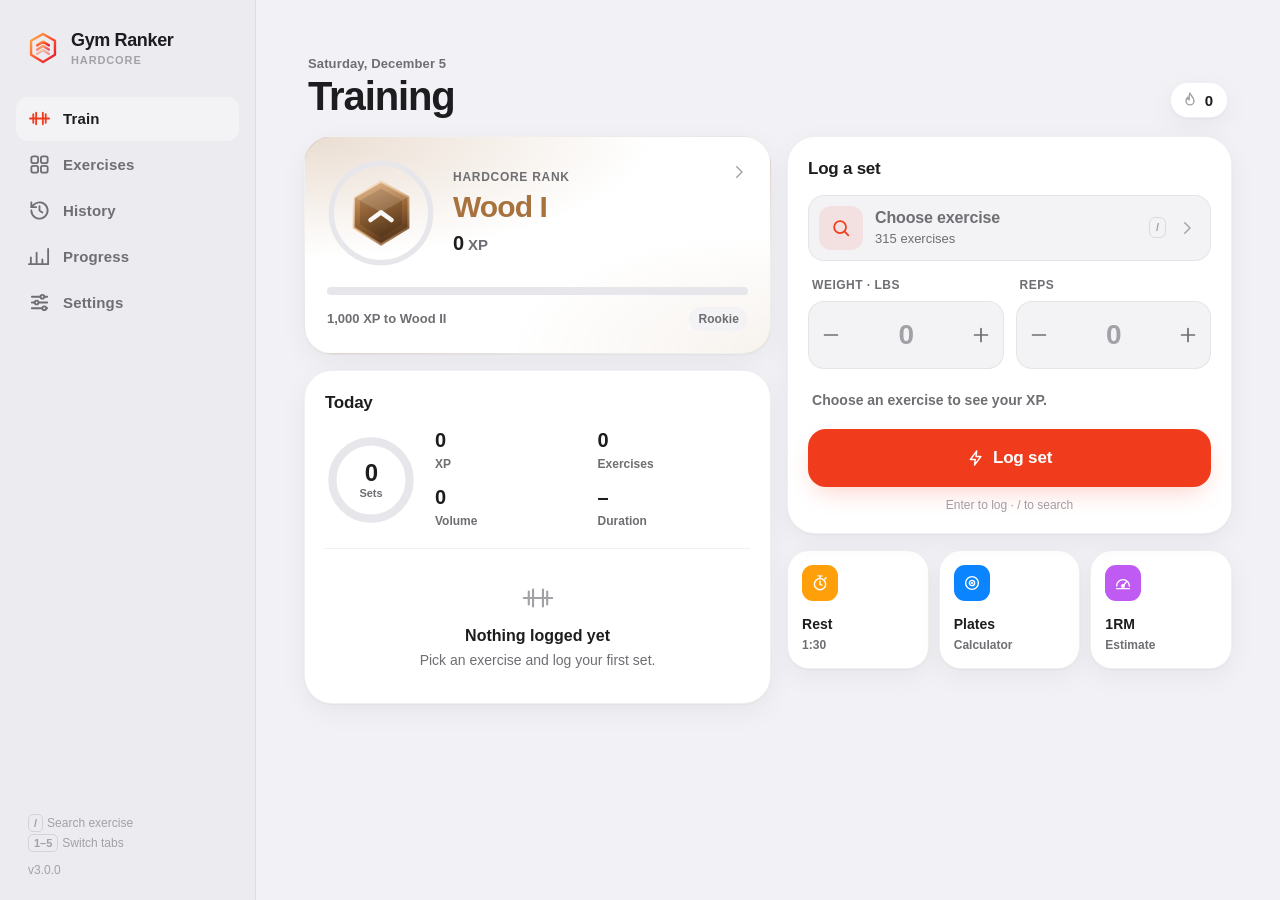
==== commit b5643ccd: "Complete redesign: Gym Ranker v3 - New logo (hex shield with rank chevrons) and icon set (favicon, 1" ====
--- a/index.html
+++ b/index.html
@@ -1,573 +1,1059 @@
 <!DOCTYPE html>
 <html lang="de">
 <head>
-    <meta charset="UTF-8">
-    <meta name="viewport" content="width=device-width, initial-scale=1.0, maximum-scale=1.0, user-scalable=no">
-    <link rel="manifest" href="manifest.json">
-    <meta name="theme-color" content="#dc2626">
-    <meta name="description" content="Gym Ranker Hardcore Edition - Das gnadenlose Ranglisten-System fur dein Training. 300+ Ubungen, XP System, Streaks und mehr.">
-    <meta name="keywords" content="Gym, Fitness Tracker, XP System, Gym Ranker, Hardcore Training, Fitness App, Workout Log, Gamification">
-    <meta name="author" content="Emre">
-    <meta property="og:title" content="Gym Ranker | Hardcore">
-    <meta property="og:description" content="300+ Ubungen. Logge Satze, farme XP und steige von Holz bis Champion auf.">
-    <meta property="og:image" content="https://emre1001.github.io/Gym-Ranker/icon.png">
-    <meta property="og:url" content="https://emre1001.github.io/Gym-Ranker/">
-    <meta name="apple-mobile-web-app-capable" content="yes">
-    <meta name="apple-mobile-web-app-status-bar-style" content="black-translucent">
-    <meta name="apple-mobile-web-app-title" content="Gym Ranker">
-    <link rel="apple-touch-icon" href="icon.png">
-    <title>Gym Ranker | Hardcore</title>
+<meta charset="UTF-8">
+<meta name="viewport" content="width=device-width, initial-scale=1, viewport-fit=cover">
+<title>Gym Ranker — Hardcore</title>
+<meta name="description" content="Gym Ranker Hardcore Edition: logge Sätze, farme XP und steige in 33 Rängen von Holz bis Champion auf. 300+ Übungen, Stärke-Map, Rekorde, Pausentimer. Offline, ohne Account.">
+<meta name="theme-color" content="#000000">
+<meta name="color-scheme" content="dark light">
+<meta name="author" content="Emre">
+<meta property="og:title" content="Gym Ranker — Hardcore">
+<meta property="og:description" content="300+ Übungen. Logge Sätze, farme XP und steige von Holz bis Champion auf.">
+<meta property="og:image" content="https://emre1001.github.io/Gym-Ranker/icon.png">
+<meta property="og:url" content="https://emre1001.github.io/Gym-Ranker/">
+<meta name="twitter:card" content="summary">
+<meta name="apple-mobile-web-app-capable" content="yes">
+<meta name="mobile-web-app-capable" content="yes">
+<meta name="apple-mobile-web-app-status-bar-style" content="black-translucent">
+<meta name="apple-mobile-web-app-title" content="Gym Ranker">
+<link rel="manifest" href="manifest.json">
+<link rel="icon" href="favicon.svg" type="image/svg+xml">
+<link rel="icon" href="icon-192.png" sizes="192x192" type="image/png">
+<link rel="apple-touch-icon" href="apple-touch-icon.png">
+<script>(function(){try{var t=localStorage.getItem('gr_theme');if(t!=='light'&&t!=='dark')t=matchMedia('(prefers-color-scheme: light)').matches?'light':'dark';document.documentElement.setAttribute('data-theme',t)}catch(e){document.documentElement.setAttribute('data-theme','dark')}})()</script>
 <style>
-:root {
-    --bg-dark:#000;--bg-panel:#111;--bg-panel-hover:#1a1a1a;--bg-input:#0a0a0a;--bg-card:#141414;
-    --accent:#dc2626;--accent-glow:rgba(220,38,38,.5);--accent-soft:rgba(220,38,38,.1);
-    --text-main:#f4f4f5;--text-muted:#71717a;--text-dim:#52525b;
-    --border:#27272a;--border-accent:#3f3f46;
-    --success:#10b981;--error:#ef4444;--warning:#f59e0b;
-    --radius:12px;--radius-sm:8px;--radius-full:99px;
-    --shadow:0 10px 40px rgba(0,0,0,.8);--nav-height:64px;
-}
-[data-theme="light"] {
-    --bg-dark:#f5f5f5;--bg-panel:#fff;--bg-panel-hover:#fafafa;--bg-input:#f0f0f0;--bg-card:#fff;
-    --text-main:#18181b;--text-muted:#71717a;--text-dim:#a1a1aa;
-    --border:#e4e4e7;--border-accent:#d4d4d8;--shadow:0 4px 20px rgba(0,0,0,.1);
-}
-*{box-sizing:border-box;margin:0;padding:0;font-family:-apple-system,BlinkMacSystemFont,"Segoe UI",Roboto,Helvetica,Arial,sans-serif}
-body{background:var(--bg-dark);color:var(--text-main);display:flex;justify-content:center;min-height:100vh;overflow-x:hidden;-webkit-tap-highlight-color:transparent}
-.app-container{width:100%;max-width:480px;display:flex;flex-direction:column;gap:16px;padding:16px 16px calc(var(--nav-height) + 24px);padding-top:max(16px,env(safe-area-inset-top));animation:fadeIn .4s ease-out}
-@keyframes fadeIn{from{opacity:0;transform:translateY(8px)}to{opacity:1;transform:translateY(0)}}
-
-.rank-holz{color:#8B5A2B;text-shadow:0 0 5px rgba(139,90,43,.4)}.rank-bronze{color:#CD7F32;text-shadow:0 0 5px rgba(205,127,50,.4)}
-.rank-stahl{color:#a1a1aa;text-shadow:0 0 5px rgba(161,161,170,.4)}.rank-silber{color:#e4e4e7;text-shadow:0 0 10px rgba(228,228,231,.6)}
-.rank-gold{color:#fbbf24;text-shadow:0 0 15px rgba(251,191,36,.6)}.rank-diamant{color:#38bdf8;text-shadow:0 0 15px rgba(56,189,248,.6)}
-.rank-emerald{color:#34d399;text-shadow:0 0 15px rgba(52,211,153,.6)}.rank-ruby{color:#f43f5e;text-shadow:0 0 20px rgba(244,63,94,.8)}
-.rank-obsidian{color:#7c3aed;text-shadow:0 0 20px rgba(124,58,237,.8)}.rank-gymrat{color:#d946ef;text-shadow:0 0 25px rgba(217,70,239,.9)}
-.rank-champion{background:linear-gradient(90deg,#ff0000,#ff8c00,#ffd700,#ff0000);background-size:200% auto;-webkit-background-clip:text;-webkit-text-fill-color:transparent;animation:fire 2s linear infinite;text-shadow:0 0 30px rgba(255,0,0,.5)}
-@keyframes fire{to{background-position:200% center}}
-
-.page{display:none;flex-direction:column;gap:16px}.page.active{display:flex}
-.card{background:var(--bg-panel);border:1px solid var(--border);border-radius:var(--radius);padding:20px;box-shadow:var(--shadow)}
-
-.header-panel{text-align:center;position:relative;padding:24px 20px}
-.status-badge{position:absolute;top:12px;right:12px;padding:5px 10px;border-radius:var(--radius-full);font-size:11px;font-weight:700;text-transform:uppercase;letter-spacing:.5px;display:flex;align-items:center;gap:5px}
-.streak-badge{position:absolute;top:12px;left:12px;padding:5px 10px;border-radius:var(--radius-full);font-size:11px;font-weight:700;background:rgba(251,191,36,.1);color:#fbbf24;border:1px solid rgba(251,191,36,.3);display:flex;align-items:center;gap:4px}
-.status-active{background:rgba(16,185,129,.1);color:var(--success);border:1px solid rgba(16,185,129,.3)}
-.status-warning{background:rgba(245,158,11,.1);color:var(--warning);border:1px solid rgba(245,158,11,.3)}
-.status-danger{background:rgba(239,68,68,.1);color:var(--error);border:1px solid rgba(239,68,68,.3);animation:pulse 2s infinite}
-@keyframes pulse{0%{box-shadow:0 0 0 0 rgba(239,68,68,.4)}70%{box-shadow:0 0 0 10px rgba(239,68,68,0)}100%{box-shadow:0 0 0 0 rgba(239,68,68,0)}}
-
-.rank-title{font-size:12px;color:var(--text-muted);text-transform:uppercase;letter-spacing:3px;margin-top:16px;margin-bottom:6px;font-weight:600}
-.rank-name{font-size:34px;font-weight:900;margin-bottom:16px;letter-spacing:-1px;text-transform:uppercase}
-.progress-container{width:100%;background:#000;border-radius:var(--radius-full);height:14px;overflow:hidden;position:relative;border:1px solid var(--border);box-shadow:inset 0 2px 4px rgba(0,0,0,.5)}
-[data-theme="light"] .progress-container{background:#e4e4e7}
-.progress-bar{height:100%;background:linear-gradient(90deg,#991b1b,var(--accent));width:0%;transition:width 1s cubic-bezier(.4,0,.2,1);box-shadow:0 0 15px var(--accent-glow)}
-.xp-text{font-size:13px;font-weight:bold;margin-top:10px;display:flex;justify-content:space-between}
-.xp-text span:first-child{color:var(--accent)}
-
-.today-summary{display:grid;grid-template-columns:1fr 1fr 1fr;gap:8px;margin-top:4px}
-.today-stat{text-align:center;padding:10px 4px;background:var(--bg-card);border-radius:var(--radius-sm);border:1px solid var(--border)}
-.today-stat .val{font-size:20px;font-weight:800;color:var(--accent)}
-.today-stat .lbl{font-size:10px;color:var(--text-muted);text-transform:uppercase;letter-spacing:.5px;margin-top:2px}
-
-.recent-row{display:flex;gap:8px;overflow-x:auto;padding:2px 0;scrollbar-width:none;-ms-overflow-style:none}
-.recent-row::-webkit-scrollbar{display:none}
-.recent-chip{flex-shrink:0;padding:8px 14px;border-radius:var(--radius-full);background:var(--bg-card);border:1px solid var(--border);font-size:12px;font-weight:600;cursor:pointer;white-space:nowrap;transition:all .2s}
-.recent-chip:active{transform:scale(.96);background:var(--accent-soft);border-color:var(--accent)}
-
-.input-panel{display:flex;flex-direction:column;gap:14px}
-.input-group{display:flex;flex-direction:column;gap:6px;position:relative}
-.input-group label{font-size:12px;color:var(--text-muted);font-weight:600;text-transform:uppercase;letter-spacing:.5px}
-input[type="text"],input[type="number"]{width:100%;padding:13px;border-radius:var(--radius-sm);border:1px solid var(--border);background:var(--bg-input);color:var(--text-main);font-size:16px;outline:none;transition:border-color .2s;font-weight:500;-webkit-appearance:none}
-input:focus{border-color:var(--accent);box-shadow:0 0 0 2px rgba(220,38,38,.15)}
-
-.search-results{position:absolute;top:100%;left:0;right:0;background:var(--bg-dark);border:1px solid var(--border);border-radius:var(--radius-sm);margin-top:4px;max-height:240px;overflow-y:auto;z-index:10;box-shadow:0 10px 40px rgba(0,0,0,.9);display:none}
-[data-theme="light"] .search-results{background:#fff;box-shadow:0 10px 30px rgba(0,0,0,.15)}
-.search-results.active{display:block}
-.search-item{padding:11px 14px;cursor:pointer;border-bottom:1px solid var(--border);display:flex;justify-content:space-between;align-items:center;gap:8px}
-.search-item:last-child{border-bottom:none}
-.search-item:hover,.search-item:active{background:var(--bg-panel-hover)}
-.item-name{font-weight:600;font-size:13px;flex:1;min-width:0;overflow:hidden;text-overflow:ellipsis;white-space:nowrap}
-.item-meta{display:flex;align-items:center;gap:6px;flex-shrink:0}
-.item-muscle{font-size:10px;color:var(--text-muted);background:var(--bg-card);padding:2px 6px;border-radius:4px}
-.item-mult{font-size:11px;color:var(--accent);background:var(--accent-soft);padding:3px 6px;border-radius:4px;font-weight:bold}
-
-.row{display:flex;gap:12px}.row .input-group{flex:1}
-.btn-primary{background:var(--accent);color:#fff;border:none;padding:16px;border-radius:var(--radius-sm);font-size:15px;font-weight:800;cursor:pointer;transition:all .2s;text-transform:uppercase;letter-spacing:2px;box-shadow:0 4px 15px rgba(220,38,38,.3)}
-.btn-primary:active{transform:scale(.98)}
-.btn-secondary{background:var(--bg-panel);color:var(--text-main);border:1px solid var(--border);padding:11px;border-radius:var(--radius-sm);font-size:13px;font-weight:600;cursor:pointer;transition:all .2s}
-.btn-secondary:active{transform:scale(.98)}
-.btn-danger{background:transparent;color:var(--error);border:1px solid var(--error);padding:11px;border-radius:var(--radius-sm);font-size:13px;font-weight:600;cursor:pointer}
-.btn-sm{padding:8px 14px;font-size:12px;border-radius:var(--radius-sm)}
-.btn-icon{background:none;border:none;cursor:pointer;padding:4px;font-size:18px;line-height:1}
-
-.filter-section{display:flex;flex-direction:column;gap:8px}
-.filter-row{display:flex;gap:6px;overflow-x:auto;padding:2px 0;scrollbar-width:none;-ms-overflow-style:none}
-.filter-row::-webkit-scrollbar{display:none}
-.filter-chip{flex-shrink:0;padding:7px 14px;border-radius:var(--radius-full);background:var(--bg-card);border:1px solid var(--border);font-size:12px;font-weight:600;cursor:pointer;white-space:nowrap;transition:all .15s;color:var(--text-muted)}
-.filter-chip.active{background:var(--accent);color:#fff;border-color:var(--accent)}
-.filter-chip:active{transform:scale(.96)}
-
-.ex-list{display:flex;flex-direction:column;gap:8px;max-height:60vh;overflow-y:auto;padding-right:2px}
-.ex-card{background:var(--bg-card);border:1px solid var(--border);border-radius:var(--radius-sm);padding:12px 14px;display:flex;align-items:center;gap:10px;cursor:pointer;transition:all .15s}
-.ex-card:active{transform:scale(.98);background:var(--bg-panel-hover)}
-.ex-emoji{font-size:20px;flex-shrink:0;width:28px;text-align:center}
-.ex-info{flex:1;min-width:0}
-.ex-name{font-size:13px;font-weight:600;overflow:hidden;text-overflow:ellipsis;white-space:nowrap}
-.ex-sub{font-size:11px;color:var(--text-muted);margin-top:1px}
-.ex-right{display:flex;align-items:center;gap:8px;flex-shrink:0}
-.ex-mult{font-size:11px;color:var(--accent);background:var(--accent-soft);padding:3px 7px;border-radius:4px;font-weight:bold}
-.ex-fav{font-size:16px;cursor:pointer;opacity:.3;transition:opacity .2s}
-.ex-fav.active{opacity:1}
-.ex-count{text-align:center;color:var(--text-muted);font-size:13px;padding:12px}
-
-.history-day{margin-bottom:12px}
-.history-date{font-size:12px;font-weight:700;text-transform:uppercase;letter-spacing:.5px;color:var(--text-muted);padding:8px 0 6px;display:flex;justify-content:space-between;align-items:center}
-.history-date .h-xp{color:var(--accent);font-size:11px}
-.history-set{display:flex;justify-content:space-between;align-items:center;padding:10px 12px;background:var(--bg-card);border:1px solid var(--border);border-radius:var(--radius-sm);margin-bottom:4px;font-size:13px}
-.history-set .h-name{font-weight:600;flex:1;overflow:hidden;text-overflow:ellipsis;white-space:nowrap}
-.history-set .h-detail{color:var(--text-muted);flex-shrink:0;margin:0 8px}
-.history-set .h-earned{color:var(--success);font-weight:700;flex-shrink:0;font-size:12px}
-.history-empty{text-align:center;color:var(--text-muted);padding:40px 20px;font-size:14px}
-
-.stat-card{margin-bottom:12px}.stat-card h3{font-size:13px;font-weight:700;text-transform:uppercase;letter-spacing:.5px;color:var(--text-muted);margin-bottom:10px}
-.stat-card canvas{width:100%;border-radius:var(--radius-sm);background:var(--bg-card);border:1px solid var(--border)}
-.stat-row{display:flex;justify-content:space-between;align-items:center;padding:8px 0;border-bottom:1px solid var(--border);font-size:13px}
-.stat-row:last-child{border-bottom:none}
-.stat-row .s-label{color:var(--text-muted)}.stat-row .s-value{font-weight:700}
-.pr-item{display:flex;justify-content:space-between;align-items:center;padding:10px 12px;background:var(--bg-card);border:1px solid var(--border);border-radius:var(--radius-sm);margin-bottom:4px;font-size:13px}
-.pr-item .pr-name{font-weight:600;flex:1;overflow:hidden;text-overflow:ellipsis;white-space:nowrap}
-.pr-item .pr-val{color:var(--warning);font-weight:700;flex-shrink:0}
-.pr-item .pr-1rm{color:var(--text-muted);font-size:11px;flex-shrink:0;margin-left:8px}
-
-.settings-group{margin-bottom:8px}
-.settings-group h3{font-size:12px;font-weight:700;text-transform:uppercase;letter-spacing:.5px;color:var(--text-muted);margin-bottom:10px}
-.setting-row{display:flex;justify-content:space-between;align-items:center;padding:12px 0;border-bottom:1px solid var(--border)}
-.setting-row:last-child{border-bottom:none}
-.setting-label{font-size:14px;font-weight:500}
-.toggle-group{display:flex;border-radius:var(--radius-sm);overflow:hidden;border:1px solid var(--border)}
-.toggle-btn{padding:8px 16px;font-size:12px;font-weight:700;cursor:pointer;background:var(--bg-card);color:var(--text-muted);border:none;transition:all .15s}
-.toggle-btn.active{background:var(--accent);color:#fff}
-.timer-presets{display:flex;gap:6px;flex-wrap:wrap}
-
-.bottom-nav{position:fixed;bottom:0;left:0;right:0;height:var(--nav-height);background:var(--bg-panel);border-top:1px solid var(--border);display:flex;justify-content:space-around;align-items:center;z-index:50;padding-bottom:env(safe-area-inset-bottom)}
-.nav-item{display:flex;flex-direction:column;align-items:center;gap:2px;cursor:pointer;padding:8px 8px;border-radius:var(--radius-sm);transition:all .15s;-webkit-tap-highlight-color:transparent}
-.nav-item .nav-icon{font-size:20px;line-height:1}.nav-item .nav-label{font-size:10px;font-weight:600;color:var(--text-muted);text-transform:uppercase;letter-spacing:.3px}
-.nav-item.active .nav-label{color:var(--accent)}.nav-item:active{transform:scale(.92)}
-
-.timer-overlay{position:fixed;bottom:calc(var(--nav-height) + 16px);right:16px;width:80px;height:80px;z-index:40;display:none}
-.timer-overlay.active{display:flex;flex-direction:column;align-items:center;justify-content:center}
-.timer-circle{position:relative;width:80px;height:80px}
-.timer-circle canvas{width:80px;height:80px;border-radius:50%}
-.timer-text{position:absolute;inset:0;display:flex;align-items:center;justify-content:center;font-size:20px;font-weight:800;color:var(--text-main)}
-.timer-btns{display:flex;gap:4px;margin-top:4px}
-.timer-btns button{font-size:10px;padding:3px 8px;border-radius:var(--radius-full);border:1px solid var(--border);background:var(--bg-panel);color:var(--text-main);cursor:pointer}
-
-.modal-overlay{position:fixed;inset:0;background:rgba(0,0,0,.8);backdrop-filter:blur(5px);display:flex;justify-content:center;align-items:center;z-index:1000;opacity:0;pointer-events:none;transition:opacity .3s}
-.modal-overlay.active{opacity:1;pointer-events:auto}
-.modal-content{background:var(--bg-panel);border:1px solid var(--border);padding:24px;border-radius:var(--radius);width:90%;max-width:350px;text-align:center;transform:translateY(20px);transition:transform .3s;box-shadow:0 20px 50px rgba(0,0,0,.9)}
-.modal-overlay.active .modal-content{transform:translateY(0)}
-.modal-title{font-size:18px;font-weight:bold;margin-bottom:8px}.modal-text{font-size:13px;color:var(--text-muted);margin-bottom:16px;line-height:1.5}
-.modal-buttons{display:flex;gap:8px;justify-content:center}.modal-buttons button{flex:1;padding:12px;font-size:13px}
-.backup-code-box{background:var(--bg-input);border:1px solid var(--border);color:var(--accent);padding:10px;border-radius:6px;font-family:monospace;font-size:11px;word-break:break-all;margin-bottom:12px;user-select:all;max-height:120px;overflow-y:auto}
-
-.toast-container{position:fixed;bottom:calc(var(--nav-height) + 16px);left:50%;transform:translateX(-50%);display:flex;flex-direction:column;gap:8px;z-index:100;pointer-events:none;width:90%;max-width:400px}
-.toast{background:#18181b;border:1px solid var(--border);color:#fff;padding:14px 16px;border-radius:var(--radius-sm);font-size:13px;font-weight:600;box-shadow:0 10px 40px rgba(0,0,0,.8);transform:translateY(50px);opacity:0;transition:all .3s cubic-bezier(.68,-.55,.265,1.55);display:flex;align-items:center;gap:10px}
-[data-theme="light"] .toast{background:#fff;color:#18181b;border:1px solid #e4e4e7}
-.toast.show{transform:translateY(0);opacity:1}
-.toast.success{border-left:4px solid var(--success)}.toast.error{border-left:4px solid var(--error)}
-.toast.levelup{border:2px solid var(--accent);background:linear-gradient(45deg,#111,#450a0a);box-shadow:0 0 30px rgba(220,38,38,.4);text-transform:uppercase}
-.toast.pr-toast{border:2px solid var(--warning);background:linear-gradient(45deg,#111,#422006);box-shadow:0 0 30px rgba(251,191,36,.3)}
-
-.body-views{display:flex;justify-content:center;gap:8px;margin-bottom:12px}
+/* ============================================================
+   Gym Ranker 3 — Design System
+   ============================================================ */
+:root{
+  color-scheme:dark;
+  --bg:#000;--bg-2:#08080a;--surface:#111113;--surface-2:#1a1a1d;--surface-3:#252529;--surface-4:#323237;
+  --line:rgba(255,255,255,.07);--line-2:rgba(255,255,255,.12);
+  --text:#f5f5f7;--text-2:#a1a1a8;--text-3:#68686f;
+  --accent:#ff4d2e;--accent-2:#ff8a3d;--accent-ink:#fff;--accent-soft:rgba(255,77,46,.14);--accent-glow:rgba(255,77,46,.38);
+  --good:#30d158;--warn:#ffb340;--bad:#ff453a;--gold:#ffc83d;
+  --good-soft:rgba(48,209,88,.14);--warn-soft:rgba(255,179,64,.14);--bad-soft:rgba(255,69,58,.15);
+  --glass:rgba(22,22,24,.8);--glass-line:rgba(255,255,255,.09);
+  --seg-ind:#3a3a3f;
+  --shadow-1:0 1px 0 rgba(255,255,255,.035) inset,0 10px 30px rgba(0,0,0,.35);
+  --shadow-2:0 30px 80px rgba(0,0,0,.65);
+  --r-xl:28px;--r-lg:22px;--r-md:16px;--r-sm:12px;--r-xs:8px;
+  --ease:cubic-bezier(.22,1,.36,1);--spring:cubic-bezier(.34,1.56,.64,1);--ease-io:cubic-bezier(.65,0,.35,1);
+  --tab-h:64px;--side-w:256px;
+  --safe-t:env(safe-area-inset-top,0px);--safe-b:env(safe-area-inset-bottom,0px);
+  --font:-apple-system,BlinkMacSystemFont,"SF Pro Text","SF Pro Display","Inter","Segoe UI Variable Text","Segoe UI",Roboto,"Helvetica Neue",Arial,sans-serif;
+  --tier:#ff4d2e;
+}
+:root[data-theme=light]{
+  color-scheme:light;
+  --bg:#f2f2f6;--bg-2:#ebebf0;--surface:#fff;--surface-2:#f3f3f6;--surface-3:#e6e6eb;--surface-4:#d8d8de;
+  --line:rgba(0,0,0,.06);--line-2:rgba(0,0,0,.1);
+  --text:#1d1d1f;--text-2:#6e6e73;--text-3:#a1a1a6;
+  --accent:#f03c1d;--accent-2:#ff6a2f;--accent-soft:rgba(240,60,29,.1);--accent-glow:rgba(240,60,29,.28);
+  --good:#1fa64a;--warn:#c97a00;--bad:#e5302a;--gold:#c98f00;
+  --good-soft:rgba(31,166,74,.11);--warn-soft:rgba(201,122,0,.11);--bad-soft:rgba(229,48,42,.1);
+  --glass:rgba(255,255,255,.8);--glass-line:rgba(0,0,0,.07);
+  --seg-ind:#fff;
+  --shadow-1:0 1px 2px rgba(0,0,0,.04),0 8px 28px rgba(0,0,0,.05);
+  --shadow-2:0 30px 80px rgba(0,0,0,.2);
+}
+
+*,*::before,*::after{box-sizing:border-box}
+html{-webkit-text-size-adjust:100%;text-size-adjust:100%;background:var(--bg);overflow-x:hidden}
+body{margin:0;background:var(--bg);color:var(--text);font-family:var(--font);font-size:16px;line-height:1.4;-webkit-font-smoothing:antialiased;-moz-osx-font-smoothing:grayscale;-webkit-tap-highlight-color:transparent;min-height:100dvh;overflow-x:hidden;font-feature-settings:"ss01","cv11"}
+button,input,select,textarea{font:inherit;color:inherit}
+button{background:none;border:0;padding:0;cursor:pointer;-webkit-tap-highlight-color:transparent}
+svg{display:block}
+.ico{width:22px;height:22px;fill:none;stroke:currentColor;stroke-width:1.9;stroke-linecap:round;stroke-linejoin:round;flex-shrink:0}
+.ico.sm{width:18px;height:18px}.ico.xs{width:15px;height:15px;stroke-width:2.2}.ico.lg{width:26px;height:26px}
+.num{font-variant-numeric:tabular-nums;font-feature-settings:"tnum"}
+[hidden]{display:none!important}
+.ex-name,.ex-meta,.picker-name,.picker-sub{display:block}
+.sr{position:absolute;width:1px;height:1px;overflow:hidden;clip:rect(0 0 0 0);white-space:nowrap}
+:focus-visible{outline:2px solid var(--accent);outline-offset:2px;border-radius:10px}
+::selection{background:var(--accent-soft)}
+body.locked{overflow:hidden}
+
+/* ---------- Splash ---------- */
+#splash{position:fixed;inset:0;z-index:999;background:var(--bg);display:grid;place-items:center;transition:opacity .5s var(--ease),visibility .5s}
+#splash.out{opacity:0;visibility:hidden}
+#splash.out .splash-logo{transform:scale(1.18);filter:blur(6px)}
+.splash-logo{width:92px;height:92px;transition:transform .6s var(--ease),filter .6s var(--ease)}
+.splash-logo .lg-shield{stroke-dasharray:1;stroke-dashoffset:1;animation:draw .9s var(--ease-io) forwards}
+.splash-logo .lg-chev{opacity:0;transform:translateY(8px);transform-box:fill-box;animation:chevIn .5s var(--spring) forwards}
+.splash-logo .c1{animation-delay:.42s}.splash-logo .c2{animation-delay:.54s}.splash-logo .c3{animation-delay:.66s}
+@keyframes draw{to{stroke-dashoffset:0}}
+@keyframes chevIn{to{opacity:1;transform:none}}
+
+/* ---------- Layout ---------- */
+.main{max-width:600px;margin:0 auto;padding:calc(var(--safe-t) + 14px) 16px calc(var(--tab-h) + var(--safe-b) + 44px);transform-origin:50% 0;transition:transform .45s var(--ease),filter .45s var(--ease),border-radius .45s var(--ease)}
+.page{display:none}
+.page.active{display:block}
+.page.in>*{animation:rise .6s var(--ease) both;animation-delay:calc(var(--i,0)*55ms)}
+@keyframes rise{from{opacity:0;transform:translateY(16px) scale(.985)}to{opacity:1;transform:none}}
+@keyframes fade{from{opacity:0}to{opacity:1}}
+@keyframes pop{0%{transform:scale(1)}40%{transform:scale(1.35)}100%{transform:scale(1)}}
+.stack{display:flex;flex-direction:column;gap:14px}
+.col{display:contents}
+
+/* page header */
+.ph{display:flex;align-items:flex-end;justify-content:space-between;gap:12px;margin:10px 4px 18px;min-height:64px}
+.ph-eyebrow{font-size:13px;font-weight:600;color:var(--text-2);letter-spacing:.01em;margin-bottom:2px;text-transform:capitalize}
+.ph-title{margin:0;font-size:34px;line-height:1.08;font-weight:800;letter-spacing:-.028em}
+.ph-actions{display:flex;gap:8px;align-items:center}
+
+/* compact nav bar on scroll */
+.navbar{position:fixed;top:0;left:0;right:0;z-index:40;height:calc(var(--safe-t) + 48px);padding-top:var(--safe-t);display:flex;align-items:center;justify-content:center;font-weight:650;font-size:16px;letter-spacing:-.01em;background:var(--glass);-webkit-backdrop-filter:saturate(180%) blur(20px);backdrop-filter:saturate(180%) blur(20px);border-bottom:1px solid var(--glass-line);opacity:0;transform:translateY(-6px);pointer-events:none;transition:opacity .25s var(--ease),transform .35s var(--ease)}
+.navbar.show{opacity:1;transform:none}
+
+/* ---------- Cards ---------- */
+.card{background:var(--surface);border:1px solid var(--line);border-radius:var(--r-xl);padding:20px;box-shadow:var(--shadow-1);position:relative}
+.card-head{display:flex;align-items:center;justify-content:space-between;gap:10px;margin-bottom:14px}
+.card-title{margin:0;font-size:17px;font-weight:700;letter-spacing:-.015em}
+.card-sub{font-size:13px;color:var(--text-2);font-weight:500}
+.eyebrow{font-size:12px;font-weight:650;color:var(--text-2);letter-spacing:.06em;text-transform:uppercase}
+.sec{display:flex;align-items:baseline;justify-content:space-between;margin:26px 6px 10px;font-size:13px;font-weight:650;color:var(--text-2);letter-spacing:.04em;text-transform:uppercase}
+.muted{color:var(--text-2)}.dim{color:var(--text-3)}
+
+/* ---------- Buttons ---------- */
+.btn{display:inline-flex;align-items:center;justify-content:center;gap:8px;height:48px;padding:0 20px;border-radius:var(--r-md);font-weight:650;font-size:16px;letter-spacing:-.01em;transition:transform .25s var(--ease),background-color .2s,box-shadow .25s,opacity .2s;user-select:none;-webkit-user-select:none;white-space:nowrap}
+.btn:active{transform:scale(.97)}
+.btn-primary{background:var(--accent);color:var(--accent-ink);box-shadow:0 10px 26px -8px var(--accent-glow)}
+.btn-secondary{background:var(--surface-2);color:var(--text);border:1px solid var(--line)}
+.btn-ghost{color:var(--accent);height:40px;padding:0 12px}
+.btn-danger{background:var(--bad-soft);color:var(--bad)}
+.btn-block{width:100%}
+.btn-sm{height:36px;padding:0 14px;font-size:14px;border-radius:var(--r-sm)}
+.icon-btn{width:36px;height:36px;border-radius:50%;display:grid;place-items:center;background:var(--surface-2);color:var(--text-2);transition:transform .25s var(--ease),background .2s,color .2s}
+.icon-btn:active{transform:scale(.9)}
+@media (hover:hover){.btn-primary:hover{filter:brightness(1.07)}.btn-secondary:hover{background:var(--surface-3)}.icon-btn:hover{color:var(--text);background:var(--surface-3)}}
+
+.chip{display:inline-flex;align-items:center;gap:6px;height:34px;padding:0 14px;border-radius:99px;background:var(--surface-2);border:1px solid var(--line);color:var(--text-2);font-size:14px;font-weight:600;white-space:nowrap;transition:background .2s,color .2s,border-color .2s,transform .25s var(--ease);flex-shrink:0}
+.chip:active{transform:scale(.95)}
+.chip.on{background:var(--text);color:var(--bg);border-color:transparent}
+.chip .dot{width:8px;height:8px;border-radius:50%;background:var(--c,var(--accent))}
+.chips{display:flex;gap:8px;overflow-x:auto;scrollbar-width:none;padding:2px 2px 4px;margin:0 -2px;scroll-snap-type:x proximity;-webkit-mask-image:linear-gradient(90deg,#000 calc(100% - 24px),transparent);mask-image:linear-gradient(90deg,#000 calc(100% - 24px),transparent)}
+.chips::-webkit-scrollbar{display:none}
+.chips>*{scroll-snap-align:start}
+
+.pill{display:inline-flex;align-items:center;gap:5px;height:24px;padding:0 9px;border-radius:99px;font-size:12px;font-weight:700;letter-spacing:.01em;white-space:nowrap}
+.pill.good{background:var(--good-soft);color:var(--good)}.pill.warn{background:var(--warn-soft);color:var(--warn)}.pill.bad{background:var(--bad-soft);color:var(--bad)}
+.pill.accent{background:var(--accent-soft);color:var(--accent)}.pill.gold{background:color-mix(in srgb,var(--gold) 16%,transparent);color:var(--gold)}
+.pill.neutral{background:var(--surface-2);color:var(--text-2)}
+.pulse-dot{width:7px;height:7px;border-radius:50%;background:currentColor;position:relative}
+.pulse-dot::after{content:"";position:absolute;inset:0;border-radius:50%;background:currentColor;animation:ping 1.8s var(--ease) infinite}
+@keyframes ping{0%{transform:scale(1);opacity:.6}80%,100%{transform:scale(2.8);opacity:0}}
+
+/* ---------- Inputs ---------- */
+.search{position:relative;display:flex;align-items:center}
+.search .ico{position:absolute;left:14px;color:var(--text-3);pointer-events:none}
+.search input{width:100%;height:46px;border-radius:var(--r-md);border:1px solid transparent;background:var(--surface-2);padding:0 40px 0 44px;font-size:16px;outline:none;transition:border-color .2s,background .2s,box-shadow .2s}
+.search input::placeholder{color:var(--text-3)}
+.search input:focus{border-color:color-mix(in srgb,var(--accent) 50%,transparent);box-shadow:0 0 0 4px var(--accent-soft);background:var(--surface)}
+.search .clear{position:absolute;right:8px;width:30px;height:30px;border-radius:50%;display:none;place-items:center;color:var(--text-3)}
+.search.has .clear{display:grid}
+.input{width:100%;height:50px;border-radius:var(--r-md);border:1px solid var(--line);background:var(--surface-2);padding:0 16px;font-size:16px;outline:none;transition:border-color .2s,box-shadow .2s}
+.input:focus{border-color:color-mix(in srgb,var(--accent) 50%,transparent);box-shadow:0 0 0 4px var(--accent-soft)}
+textarea.input{height:110px;padding:12px 16px;resize:none;font-family:ui-monospace,"SF Mono",Menlo,monospace;font-size:12px;line-height:1.5}
+.label{display:block;font-size:13px;font-weight:600;color:var(--text-2);margin:0 4px 8px}
+.form-row{margin-bottom:16px}
+
+/* ---------- Segmented control ---------- */
+.seg{position:relative;display:grid;grid-auto-flow:column;grid-auto-columns:1fr;background:var(--surface-3);padding:3px;border-radius:12px;isolation:isolate;min-width:0}
+.seg button{position:relative;z-index:1;height:32px;padding:0 10px;border-radius:9px;font-size:13px;font-weight:600;color:var(--text-2);transition:color .25s;white-space:nowrap;display:flex;align-items:center;justify-content:center;gap:6px}
+.seg button.on{color:var(--text)}
+.seg .seg-ind{position:absolute;z-index:0;top:3px;bottom:3px;left:0;border-radius:9px;background:var(--seg-ind);box-shadow:0 3px 10px rgba(0,0,0,.14),0 0 0 .5px rgba(0,0,0,.04);transition:transform .45s var(--ease),width .45s var(--ease)}
+.seg.lg button{height:38px;font-size:14px}
+
+/* ---------- Switch ---------- */
+.switch{position:relative;width:51px;height:31px;flex-shrink:0}
+.switch input{position:absolute;inset:0;opacity:0;margin:0;cursor:pointer;z-index:1}
+.switch span{position:absolute;inset:0;border-radius:99px;background:var(--surface-4);transition:background .3s var(--ease)}
+.switch span::after{content:"";position:absolute;top:2px;left:2px;width:27px;height:27px;border-radius:50%;background:#fff;box-shadow:0 3px 8px rgba(0,0,0,.2),0 1px 1px rgba(0,0,0,.12);transition:transform .4s var(--spring),width .2s var(--ease)}
+.switch input:checked+span{background:var(--good)}
+.switch input:checked+span::after{transform:translateX(20px)}
+.switch input:active+span::after{width:32px}
+.switch input:checked:active+span::after{transform:translateX(15px)}
+
+/* ---------- Hero / rank ---------- */
+.hero{overflow:hidden;cursor:pointer;padding:22px;background:radial-gradient(120% 90% at 0% 0%,color-mix(in srgb,var(--tier) 24%,transparent),transparent 62%),radial-gradient(80% 80% at 100% 100%,color-mix(in srgb,var(--tier) 9%,transparent),transparent 70%),var(--surface);transition:transform .35s var(--ease),--tier .8s}
+.hero:active{transform:scale(.985)}
+.hero::after{content:"";position:absolute;inset:0;border-radius:inherit;pointer-events:none;background:linear-gradient(115deg,transparent 30%,rgba(255,255,255,.07) 45%,transparent 60%);transform:translateX(-100%);animation:sheen 5.5s var(--ease-io) 1.2s infinite}
+@keyframes sheen{0%{transform:translateX(-100%)}30%,100%{transform:translateX(100%)}}
+.hero-top{display:flex;align-items:center;gap:18px}
+.hero-emblem{position:relative;width:108px;height:108px;flex-shrink:0;display:grid;place-items:center}
+.hero-emblem .ring{position:absolute;inset:0;width:100%;height:100%;transform:rotate(-90deg)}
+.ring-bg{fill:none;stroke:var(--surface-3);stroke-width:5}
+.ring-fg{fill:none;stroke:var(--tier);stroke-width:5;stroke-linecap:round;stroke-dasharray:100;stroke-dashoffset:100;transition:stroke-dashoffset 1.4s var(--ease),stroke .6s;filter:drop-shadow(0 0 6px color-mix(in srgb,var(--tier) 60%,transparent))}
+#heroEmblem{width:70px;height:70px;animation:float 6s var(--ease-io) infinite}
+@keyframes float{0%,100%{transform:translateY(0)}50%{transform:translateY(-3px)}}
+.hero-info{min-width:0;flex:1}
+.hero-rank{font-size:30px;font-weight:800;letter-spacing:-.03em;line-height:1.1;margin:4px 0 6px;color:var(--tier);white-space:nowrap;overflow:hidden;text-overflow:ellipsis}
+.hero-rank.fire,.tier-fire{background:linear-gradient(90deg,#ffd54a,#ff6a1f,#ff2d2d,#ffd54a);background-size:300% 100%;-webkit-background-clip:text;background-clip:text;color:transparent;animation:fire 3s linear infinite}
+@keyframes fire{to{background-position:300% 0}}
+.hero-xp{font-size:15px;font-weight:600;color:var(--text-2)}
+.hero-xp b{color:var(--text);font-size:20px;font-weight:750;letter-spacing:-.02em}
+.bar{height:8px;border-radius:99px;background:var(--surface-3);overflow:hidden;margin:20px 0 12px}
+.bar i{display:block;height:100%;width:0;border-radius:inherit;background:linear-gradient(90deg,color-mix(in srgb,var(--tier) 70%,#000),var(--tier));transition:width 1.4s var(--ease);box-shadow:0 0 14px color-mix(in srgb,var(--tier) 55%,transparent)}
+.hero-foot{display:flex;justify-content:space-between;align-items:center;gap:10px;font-size:13px;color:var(--text-2);font-weight:550}
+.hero-foot>span:first-child{min-width:0;overflow:hidden;text-overflow:ellipsis;white-space:nowrap}
+.hero-chev{color:var(--text-3);align-self:flex-start;margin-top:4px}
+
+.streak-pill{display:inline-flex;align-items:center;gap:6px;height:36px;padding:0 14px 0 10px;border-radius:99px;background:var(--surface);border:1px solid var(--line);font-weight:750;font-size:15px;box-shadow:var(--shadow-1);transition:transform .25s var(--ease)}
+.streak-pill:active{transform:scale(.94)}
+.streak-pill .ico{color:var(--accent)}
+.streak-pill.cold .ico{color:var(--text-3)}
+.streak-pill.hot .ico{animation:flick 1.6s ease-in-out infinite}
+@keyframes flick{0%,100%{transform:scale(1) rotate(0)}30%{transform:scale(1.08) rotate(-4deg)}60%{transform:scale(.96) rotate(3deg)}}
+
+/* ---------- Logger ---------- */
+.picker{width:100%;display:flex;align-items:center;gap:12px;min-height:64px;padding:10px 14px 10px 10px;border-radius:var(--r-md);background:var(--surface-2);border:1px solid var(--line);text-align:left;transition:transform .25s var(--ease),background .2s,border-color .2s}
+.picker:active{transform:scale(.985)}
+@media (hover:hover){.picker:hover{background:var(--surface-3)}}
+.picker .ph-ico{width:44px;height:44px;border-radius:12px;display:grid;place-items:center;background:var(--accent-soft);color:var(--accent);flex-shrink:0}
+.picker-main{flex:1;min-width:0}
+.picker-name{font-weight:650;font-size:16px;letter-spacing:-.01em;white-space:nowrap;overflow:hidden;text-overflow:ellipsis}
+.picker-sub{font-size:13px;color:var(--text-2);margin-top:1px;white-space:nowrap;overflow:hidden;text-overflow:ellipsis}
+.picker.unset .picker-name{color:var(--text-2);font-weight:550}
+.picker kbd{font:600 11px/1 var(--font);color:var(--text-3);border:1px solid var(--line-2);border-radius:6px;padding:4px 6px;display:none}
+@media (hover:hover) and (pointer:fine){.picker kbd{display:inline-block}}
+.recent{margin-top:12px}
+.recent:empty{display:none}
+.steppers{display:grid;grid-template-columns:1fr 1fr;gap:12px;margin-top:16px}
+.field label{display:block;font-size:12px;font-weight:650;color:var(--text-2);margin:0 4px 7px;letter-spacing:.04em;text-transform:uppercase}
+.stepper{display:grid;grid-template-columns:44px 1fr 44px;align-items:center;height:68px;border-radius:var(--r-md);background:var(--surface-2);border:1px solid var(--line);transition:border-color .2s,box-shadow .2s}
+.stepper:focus-within{border-color:color-mix(in srgb,var(--accent) 50%,transparent);box-shadow:0 0 0 4px var(--accent-soft)}
+.stepper button{height:100%;display:grid;place-items:center;color:var(--text-2);border-radius:var(--r-md);transition:color .2s,transform .2s var(--ease);touch-action:manipulation}
+.stepper button:active{transform:scale(.85);color:var(--accent)}
+.stepper input{width:100%;min-width:0;border:0;background:transparent;outline:none;text-align:center;font-size:28px;font-weight:750;letter-spacing:-.03em;font-variant-numeric:tabular-nums;padding:0}
+.stepper input::placeholder{color:var(--text-3)}
+.preview{display:flex;align-items:center;justify-content:space-between;gap:8px;min-height:40px;margin:12px 4px 8px;font-size:14px;color:var(--text-2);font-weight:550}
+.preview .xp{font-size:22px;font-weight:800;color:var(--text);letter-spacing:-.025em}
+.preview .xp small{font-size:13px;color:var(--text-2);font-weight:650;margin-left:3px}
+.preview .tags{display:flex;gap:6px;flex-wrap:wrap;justify-content:flex-end}
+.btn-log{width:100%;height:58px;font-size:17px;font-weight:700;position:relative;overflow:hidden;border-radius:18px}
+.btn-log .btn-check{position:absolute;width:26px;height:26px;opacity:0;transform:scale(.4);stroke:#fff;stroke-width:2.6;fill:none;stroke-linecap:round;stroke-linejoin:round}
+.btn-log.done .btn-label{opacity:0;transform:translateY(-14px)}
+.btn-log.done .btn-check{opacity:1;transform:none;transition:all .4s var(--spring)}
+.btn-log .btn-label{transition:all .3s var(--ease);display:flex;align-items:center;gap:8px}
+.btn-log.done{background:var(--good);box-shadow:0 10px 26px -8px color-mix(in srgb,var(--good) 60%,transparent)}
+.btn-log::before{content:"";position:absolute;inset:0;background:radial-gradient(circle at var(--x,50%) var(--y,50%),rgba(255,255,255,.35),transparent 40%);opacity:0;transition:opacity .5s}
+.btn-log.flash::before{opacity:1;transition:none}
+.log-hint{text-align:center;font-size:12px;color:var(--text-3);margin-top:10px;display:none}
+@media (hover:hover) and (pointer:fine){.log-hint{display:block}}
+
+.tools{display:grid;grid-template-columns:repeat(3,1fr);gap:10px}
+.tool{display:flex;flex-direction:column;align-items:flex-start;gap:14px;padding:14px;border-radius:var(--r-lg);background:var(--surface);border:1px solid var(--line);box-shadow:var(--shadow-1);font-size:14px;font-weight:650;text-align:left;transition:transform .3s var(--ease),background .2s}
+.tool:active{transform:scale(.95)}
+@media (hover:hover){.tool:hover{background:var(--surface-2)}}
+.tool .t-ico{width:36px;height:36px;border-radius:11px;display:grid;place-items:center;color:#fff}
+.tool small{display:block;font-size:12px;color:var(--text-2);font-weight:550;margin-top:2px}
+
+/* today */
+.today-top{display:flex;align-items:center;gap:18px}
+.goal-ring{position:relative;width:92px;height:92px;flex-shrink:0}
+.goal-ring svg{width:100%;height:100%;transform:rotate(-90deg)}
+.goal-ring .ring-fg{stroke:var(--accent);stroke-width:9;filter:none}
+.goal-ring .ring-bg{stroke-width:9}
+.goal-ring.met .ring-fg{stroke:var(--good)}
+.goal-ring .gr-text{position:absolute;inset:0;display:grid;place-items:center;text-align:center;line-height:1}
+.goal-ring b{font-size:24px;font-weight:800;letter-spacing:-.03em;display:block}
+.goal-ring small{font-size:11px;color:var(--text-2);font-weight:650;margin-top:3px;display:block}
+.today-stats{flex:1;display:grid;grid-template-columns:1fr 1fr;gap:12px 10px}
+.kv b{display:block;font-size:20px;font-weight:780;letter-spacing:-.025em;line-height:1.15}
+.kv span{font-size:12px;color:var(--text-2);font-weight:600}
+.today-list{margin-top:16px;border-top:1px solid var(--line);padding-top:6px}
+.tl-row{display:flex;align-items:center;gap:12px;padding:10px 0;border-bottom:1px solid var(--line);animation:rise .5s var(--ease) both}
+.tl-row:last-child{border-bottom:0}
+.tl-main{flex:1;min-width:0}
+.tl-name{font-weight:650;font-size:15px;white-space:nowrap;overflow:hidden;text-overflow:ellipsis}
+.tl-sets{display:flex;gap:5px;flex-wrap:wrap;margin-top:5px}
+.tl-sets span{font-size:12px;font-weight:650;padding:3px 7px;border-radius:7px;background:var(--surface-2);color:var(--text-2)}
+.tl-xp{font-weight:750;font-size:14px;color:var(--good);white-space:nowrap}
+.empty{text-align:center;padding:26px 12px 12px;color:var(--text-2);font-size:14px}
+.empty .ico{margin:0 auto 10px;width:34px;height:34px;color:var(--text-3);stroke-width:1.5}
+.empty b{display:block;color:var(--text);font-size:16px;margin-bottom:4px}
+
+/* tiles */
+.tile{width:42px;height:42px;border-radius:12px;display:grid;place-items:center;flex-shrink:0;color:var(--c);background:color-mix(in srgb,var(--c) 15%,transparent)}
+.tile .ico{width:22px;height:22px}
+.tile.sm{width:34px;height:34px;border-radius:10px}.tile.sm .ico{width:18px;height:18px}
+
+/* ---------- Exercise list ---------- */
+.list{background:var(--surface);border:1px solid var(--line);border-radius:var(--r-lg);overflow:hidden;box-shadow:var(--shadow-1)}
+.ex-row{display:flex;align-items:center;gap:12px;padding:10px 14px 10px 12px;min-height:62px;position:relative;cursor:pointer;transition:background .15s;outline:none;width:100%;text-align:left}
+.ex-row+.ex-row::before,.li+.li::before,.h-row+.h-row::before{content:"";position:absolute;top:0;right:0;left:66px;height:1px;background:var(--line)}
+.ex-row:active,.ex-row.kb{background:var(--surface-2)}
+@media (hover:hover){.ex-row:hover{background:var(--surface-2)}}
+.ex-main{flex:1;min-width:0}
+.ex-name{font-weight:620;font-size:15.5px;letter-spacing:-.01em;white-space:nowrap;overflow:hidden;text-overflow:ellipsis}
+.ex-meta{font-size:13px;color:var(--text-2);margin-top:1px;white-space:nowrap;overflow:hidden;text-overflow:ellipsis}
+.mult{font-size:12.5px;font-weight:750;color:var(--text-2);background:var(--surface-2);padding:4px 8px;border-radius:8px;font-variant-numeric:tabular-nums;flex-shrink:0}
+.fav-btn{width:36px;height:36px;display:grid;place-items:center;border-radius:50%;color:var(--text-3);flex-shrink:0;margin-right:-6px;transition:color .2s}
+.fav-btn.on{color:var(--gold)}
+.fav-btn.on .ico{fill:currentColor}
+.fav-btn.popping .ico{animation:pop .45s var(--spring)}
+.stagger>*{animation:rise .5s var(--ease) both;animation-delay:calc(min(var(--i,0),14)*22ms)}
+.lib-tools{position:sticky;top:calc(var(--safe-t) + 52px);z-index:5;margin:0 -16px 12px;padding:8px 16px 10px;background:linear-gradient(var(--bg) 70%,transparent)}
+.lib-tools .chips{margin-top:10px}
+.lib-meta{display:flex;align-items:center;justify-content:space-between;margin:4px 6px 10px;font-size:13px;color:var(--text-2);font-weight:600}
+.more-btn{display:block;margin:14px auto 0}
+
+/* ---------- History ---------- */
+.h-day{margin-bottom:22px;animation:rise .55s var(--ease) both;animation-delay:calc(min(var(--i,0),8)*40ms)}
+.h-head{display:flex;align-items:flex-end;justify-content:space-between;gap:10px;margin:0 6px 10px}
+.h-date{font-size:17px;font-weight:720;letter-spacing:-.015em;text-transform:capitalize}
+.h-sum{font-size:13px;color:var(--text-2);font-weight:550;margin-top:2px}
+.h-xp{font-size:14px;font-weight:750;color:var(--good);white-space:nowrap}
+.h-row{display:flex;align-items:center;gap:12px;padding:10px 14px 10px 12px;position:relative;cursor:pointer;transition:background .15s;width:100%;text-align:left}
+@media (hover:hover){.h-row:hover{background:var(--surface-2)}}
+.h-row:active{background:var(--surface-2)}
+.h-main{flex:1;min-width:0}
+.h-name{font-weight:620;font-size:15px;white-space:nowrap;overflow:hidden;text-overflow:ellipsis}
+.h-detail{font-size:13px;color:var(--text-2);margin-top:1px}
+.h-earn{font-size:13.5px;font-weight:750;color:var(--text);white-space:nowrap}
+.h-time{font-size:12px;color:var(--text-3);margin-top:1px;text-align:right}
+
+/* ---------- Progress ---------- */
+.kpis{display:grid;grid-template-columns:1fr 1fr;gap:12px}
+.kpi{padding:16px 16px 14px;border-radius:var(--r-lg)}
+.kpi .k-label{font-size:13px;color:var(--text-2);font-weight:600;display:flex;align-items:center;gap:6px}
+.kpi .k-label .ico{color:var(--kc,var(--accent))}
+.kpi .k-val{font-size:28px;font-weight:800;letter-spacing:-.035em;margin-top:8px;line-height:1.1}
+.kpi .k-sub{font-size:12.5px;color:var(--text-2);font-weight:550;margin-top:3px}
+.delta{font-weight:700}.delta.up{color:var(--good)}.delta.down{color:var(--bad)}
+.chart{position:relative;height:190px;margin:4px -4px 0;touch-action:pan-y}
+.chart svg{width:100%;height:100%;overflow:visible}
+.chart .grid line{stroke:var(--line);stroke-width:1}
+.chart .area{fill:url(#gArea)}
+.chart .line{fill:none;stroke:var(--accent);stroke-width:2.5;stroke-linecap:round;stroke-linejoin:round;stroke-dasharray:1;stroke-dashoffset:1;animation:draw 1.6s var(--ease-io) .1s forwards}
+.chart .area{opacity:0;animation:fade .9s var(--ease) .7s forwards}
+.chart .cursor{opacity:0;transition:opacity .2s}
+.chart.scrub .cursor{opacity:1}
+.chart .cursor line{stroke:var(--text-3);stroke-width:1;stroke-dasharray:3 3}
+.chart .cursor circle{fill:var(--surface);stroke:var(--accent);stroke-width:3}
+.chart-tip{position:absolute;top:-6px;transform:translateX(-50%);background:var(--text);color:var(--bg);padding:6px 10px;border-radius:10px;font-size:12px;font-weight:700;white-space:nowrap;pointer-events:none;opacity:0;transition:opacity .2s;line-height:1.25;text-align:center}
+.chart-tip small{display:block;font-weight:550;opacity:.7;font-size:11px}
+.chart.scrub .chart-tip{opacity:1}
+.chart-x{display:flex;justify-content:space-between;font-size:11px;color:var(--text-3);font-weight:600;margin-top:8px;padding:0 2px}
+.bars{display:flex;align-items:flex-end;gap:6px;height:140px;margin-top:6px}
+.bars .b{flex:1;display:flex;flex-direction:column;align-items:center;gap:6px;height:100%;justify-content:flex-end;min-width:0}
+.bars .b i{display:block;width:100%;max-width:28px;border-radius:7px 7px 4px 4px;background:var(--surface-3);transform-origin:bottom;animation:grow .9s var(--ease) both;animation-delay:calc(var(--i)*35ms);min-height:4px;position:relative}
+.bars .b.has i{background:linear-gradient(180deg,var(--accent-2),var(--accent))}
+.bars .b.today i{box-shadow:0 0 0 2px var(--bg),0 0 0 3.5px var(--accent)}
+.bars .b em{font-style:normal;font-size:10.5px;color:var(--text-3);font-weight:650;white-space:nowrap}
+.bars .b i::after{content:attr(data-v);position:absolute;top:-18px;left:50%;transform:translateX(-50%);font-size:10.5px;font-weight:750;color:var(--text-2);font-style:normal}
+.bars .b i[data-v="0"]::after{content:""}
+@keyframes grow{from{transform:scaleY(0)}to{transform:scaleY(1)}}
+.heat{display:grid;grid-auto-flow:column;grid-template-rows:repeat(7,1fr);gap:4px;overflow-x:auto;scrollbar-width:none;padding-bottom:2px}
+.heat::-webkit-scrollbar{display:none}
+.heat i{width:100%;aspect-ratio:1;min-width:11px;border-radius:3.5px;background:var(--surface-3);animation:fade .4s var(--ease) both;animation-delay:calc(var(--i)*4ms)}
+.heat i.l1{background:color-mix(in srgb,var(--accent) 30%,var(--surface-3))}
+.heat i.l2{background:color-mix(in srgb,var(--accent) 55%,var(--surface-3))}
+.heat i.l3{background:color-mix(in srgb,var(--accent) 80%,var(--surface-3))}
+.heat i.l4{background:var(--accent)}
+.heat i.t{outline:1.5px solid var(--text);outline-offset:1px}
+.heat i.f{visibility:hidden}
+.heat-legend{display:flex;align-items:center;justify-content:flex-end;gap:4px;margin-top:10px;font-size:11px;color:var(--text-3);font-weight:600}
+.heat-legend i{width:11px;height:11px;border-radius:3px;display:inline-block}
+.dist-row{display:grid;grid-template-columns:110px 1fr 54px;align-items:center;gap:12px;padding:7px 0;font-size:14px}
+.dist-row .dn{font-weight:600;white-space:nowrap;overflow:hidden;text-overflow:ellipsis;display:flex;align-items:center;gap:8px}
+.dist-row .dn::before{content:"";width:8px;height:8px;border-radius:50%;background:var(--c);flex-shrink:0}
+.dist-row .dt{height:8px;border-radius:99px;background:var(--surface-3);overflow:hidden}
+.dist-row .dt i{display:block;height:100%;border-radius:inherit;background:var(--c);transform-origin:left;animation:growX 1s var(--ease) both;animation-delay:calc(var(--i)*45ms)}
+@keyframes growX{from{transform:scaleX(0)}to{transform:scaleX(1)}}
+.dist-row .dv{text-align:right;font-weight:700;color:var(--text-2);font-size:13px}
+
+/* body map */
+.body-wrap{display:grid;grid-template-columns:1fr 1fr;gap:6px;margin:4px 0 6px}
 .body-view{text-align:center}
-.body-view h4{font-size:11px;color:var(--text-muted);text-transform:uppercase;letter-spacing:1px;margin-bottom:6px;font-weight:700}
-.body-svg{width:160px;height:auto}
-.body-svg .outline{fill:none;stroke:var(--border);stroke-width:1.5}
-.body-svg .muscle-zone{opacity:.9;transition:opacity .2s,fill .3s;cursor:pointer;stroke:rgba(255,255,255,.15);stroke-width:1.2;stroke-linejoin:round}
-.body-svg .muscle-zone:hover{opacity:1;stroke:rgba(255,255,255,.4);stroke-width:1.8}
-[data-theme="light"] .body-svg .muscle-zone{stroke:rgba(0,0,0,.2)}
-[data-theme="light"] .body-svg .muscle-zone:hover{stroke:rgba(0,0,0,.4)}
-.body-svg .no-data{fill:#1f1f1f}
-[data-theme="light"] .body-svg .no-data{fill:#e4e4e7}
-.muscle-rank-list{display:flex;flex-direction:column;gap:4px}
-.muscle-rank-item{display:flex;align-items:center;gap:10px;padding:8px 12px;background:var(--bg-card);border:1px solid var(--border);border-radius:var(--radius-sm);font-size:13px}
-.muscle-rank-dot{width:12px;height:12px;border-radius:50%;flex-shrink:0}
-.muscle-rank-name{flex:1;font-weight:600}
-.muscle-rank-val{color:var(--text-muted);font-size:12px;margin-right:4px}
-.muscle-rank-label{font-weight:700;font-size:12px;text-transform:uppercase;letter-spacing:.5px}
+.body-view h4{margin:0 0 6px;font-size:12px;font-weight:650;color:var(--text-2);letter-spacing:.06em;text-transform:uppercase}
+.body-svg{width:100%;max-width:190px;height:auto;margin:0 auto;overflow:visible}
+.body-svg .outline{fill:none;stroke:var(--line-2);stroke-width:1.4;stroke-linejoin:round}
+.body-svg .mz{fill:var(--surface-3);stroke:var(--bg);stroke-width:1.6;stroke-linejoin:round;cursor:pointer;transition:fill .6s var(--ease),opacity .25s,transform .3s var(--ease);transform-box:fill-box;transform-origin:center}
+.body-svg .mz.has{filter:drop-shadow(0 0 5px color-mix(in srgb,var(--mc) 45%,transparent))}
+@media (hover:hover){.body-svg .mz:hover{opacity:.85}}
+.body-svg .mz.sel{stroke:var(--text);stroke-width:2}
+.legend{display:flex;flex-wrap:wrap;gap:6px 12px;justify-content:center;margin:12px 0 4px;font-size:11.5px;color:var(--text-2);font-weight:600}
+.legend span{display:inline-flex;align-items:center;gap:5px}
+.legend i{width:9px;height:9px;border-radius:3px;display:inline-block}
+.m-row{display:flex;align-items:center;gap:12px;padding:11px 14px 11px 12px;position:relative;cursor:pointer;width:100%;text-align:left;transition:background .15s}
+.m-row+.m-row::before{content:"";position:absolute;top:0;right:0;left:62px;height:1px;background:var(--line)}
+@media (hover:hover){.m-row:hover{background:var(--surface-2)}}
+.m-emb{width:38px;height:38px;flex-shrink:0;display:grid;place-items:center}
+.m-emb svg{width:34px;height:34px}
+.m-emb.none{border-radius:11px;background:var(--surface-2);color:var(--text-3)}
+.m-main{flex:1;min-width:0}
+.m-top{display:flex;justify-content:space-between;gap:8px;font-size:15px;font-weight:620}
+.m-top span:last-child{font-size:13px;font-weight:700;white-space:nowrap}
+.m-bar{height:5px;border-radius:99px;background:var(--surface-3);overflow:hidden;margin-top:7px}
+.m-bar i{display:block;height:100%;border-radius:inherit;background:var(--mc);transform-origin:left;animation:growX 1s var(--ease) both;animation-delay:calc(var(--i)*40ms)}
+.m-sub{font-size:12px;color:var(--text-2);margin-top:5px;font-weight:550}
+
+.pr-row,.top-row{display:flex;align-items:center;gap:12px;padding:11px 14px 11px 12px;position:relative;cursor:pointer;width:100%;text-align:left}
+.pr-row+.pr-row::before,.top-row+.top-row::before{content:"";position:absolute;top:0;right:0;left:66px;height:1px;background:var(--line)}
+@media (hover:hover){.pr-row:hover,.top-row:hover{background:var(--surface-2)}}
+.pr-val{text-align:right;white-space:nowrap}
+.pr-val b{display:block;font-size:15px;font-weight:750;color:var(--gold)}
+.pr-val small{font-size:12px;color:var(--text-2);font-weight:600}
+.top-rank{width:26px;text-align:center;font-weight:800;color:var(--text-3);font-size:15px;flex-shrink:0}
+.top-row:nth-child(1) .top-rank{color:var(--gold)}
+.top-bar{height:4px;border-radius:99px;background:var(--surface-3);margin-top:6px;overflow:hidden}
+.top-bar i{display:block;height:100%;background:var(--accent);border-radius:inherit;transform-origin:left;animation:growX 1s var(--ease) both;animation-delay:calc(var(--i)*45ms)}
+
+/* ---------- Settings ---------- */
+.li{display:flex;align-items:center;gap:13px;min-height:54px;padding:10px 16px 10px 14px;position:relative;width:100%;text-align:left}
+.li+.li::before{left:58px}
+button.li{transition:background .15s}
+button.li:active{background:var(--surface-2)}
+@media (hover:hover){button.li:hover{background:var(--surface-2)}}
+.li-ico{width:30px;height:30px;border-radius:8.5px;display:grid;place-items:center;color:#fff;flex-shrink:0;background:var(--c,#8e8e93)}
+.li-ico .ico{width:18px;height:18px;stroke-width:2}
+.li-main{flex:1;min-width:0}
+.li-title{font-size:16px;font-weight:550;letter-spacing:-.01em}
+.li-sub{font-size:13px;color:var(--text-2);margin-top:1px}
+.li-val{color:var(--text-2);font-size:15px;display:flex;align-items:center;gap:4px;white-space:nowrap}
+.li-chev{color:var(--text-3)}
+.li.stacked{flex-wrap:wrap}
+.li.stacked .seg{flex-basis:100%;margin:6px 0 4px 43px}
+.li.danger .li-title{color:var(--bad)}
+.set-note{font-size:13px;color:var(--text-2);margin:8px 16px 0;line-height:1.45}
+.detect{display:flex;flex-wrap:wrap;gap:6px;margin:10px 4px 0}
+.about{text-align:center;color:var(--text-3);font-size:13px;margin:28px 0 8px;line-height:1.6}
+.about svg{width:44px;height:44px;margin:0 auto 10px}
+.about a{color:var(--text-2)}
+
+/* ---------- Tab bar / Sidebar ---------- */
+.tabbar{position:fixed;z-index:50;left:50%;bottom:calc(10px + var(--safe-b));transform:translateX(-50%);width:min(calc(100% - 24px),460px);height:var(--tab-h);border-radius:32px;background:var(--glass);-webkit-backdrop-filter:saturate(180%) blur(24px);backdrop-filter:saturate(180%) blur(24px);border:1px solid var(--glass-line);box-shadow:0 12px 40px rgba(0,0,0,.28),0 1px 0 rgba(255,255,255,.05) inset;padding:5px;transition:transform .45s var(--ease),opacity .3s}
+.tabbar.hide{transform:translate(-50%,140%);opacity:0}
+.tabbar .brand,.tabbar .side-foot{display:none}
+.tabs{position:relative;display:grid;grid-template-columns:repeat(5,1fr);height:100%}
+.tab{position:relative;z-index:1;display:flex;flex-direction:column;align-items:center;justify-content:center;gap:3px;border-radius:26px;color:var(--text-2);font-size:10.5px;font-weight:650;letter-spacing:.01em;transition:color .3s,transform .3s var(--ease)}
+.tab:active{transform:scale(.9)}
+.tab .ico{width:23px;height:23px;transition:transform .45s var(--spring)}
+.tab.on{color:var(--accent)}
+.tab.on .ico{transform:translateY(-1px)}
+.tab-ind{position:absolute;z-index:0;top:0;left:0;height:100%;border-radius:26px;background:color-mix(in srgb,var(--text) 8%,transparent);transition:transform .5s var(--ease),width .5s var(--ease),height .5s var(--ease)}
+.tab span{white-space:nowrap}
+
+/* ---------- Timer pill ---------- */
+.timer-pill{position:fixed;z-index:45;left:50%;bottom:calc(var(--tab-h) + 22px + var(--safe-b));transform:translate(-50%,24px) scale(.9);opacity:0;pointer-events:none;display:flex;align-items:center;gap:12px;padding:7px 7px 7px 8px;border-radius:99px;background:#0c0c0e;color:#fff;box-shadow:0 18px 50px rgba(0,0,0,.45),0 0 0 1px rgba(255,255,255,.08) inset;transition:transform .55s var(--spring),opacity .3s}
+.timer-pill.show{transform:translate(-50%,0) scale(1);opacity:1;pointer-events:auto}
+.timer-pill.done{animation:shake .5s var(--ease)}
+@keyframes shake{20%,60%{transform:translate(calc(-50% - 4px),0)}40%,80%{transform:translate(calc(-50% + 4px),0)}}
+.tp-ring{width:40px;height:40px;position:relative}
+.tp-ring svg{width:100%;height:100%;transform:rotate(-90deg)}
+.tp-ring circle{fill:none;stroke-width:4}
+.tp-ring .bg{stroke:rgba(255,255,255,.14)}
+.tp-ring .fg{stroke:var(--accent);stroke-linecap:round;stroke-dasharray:100;transition:stroke-dashoffset .3s linear}
+.tp-ring .ico{position:absolute;inset:0;margin:auto;width:16px;height:16px;color:var(--accent)}
+.tp-time{font-size:22px;font-weight:750;letter-spacing:-.02em;font-variant-numeric:tabular-nums;min-width:62px}
+.tp-label{font-size:11px;color:rgba(255,255,255,.55);font-weight:650;display:block;line-height:1;margin-bottom:2px;letter-spacing:.04em;text-transform:uppercase}
+.tp-btn{height:40px;min-width:40px;padding:0 12px;border-radius:99px;background:rgba(255,255,255,.12);color:#fff;font-weight:700;font-size:14px;display:grid;place-items:center;transition:transform .2s var(--ease),background .2s}
+.tp-btn:active{transform:scale(.9);background:rgba(255,255,255,.2)}
+
+/* ---------- Toasts ---------- */
+.toasts{position:fixed;z-index:200;top:calc(var(--safe-t) + 10px);left:0;right:0;display:flex;flex-direction:column;align-items:center;gap:8px;pointer-events:none;padding:0 12px}
+.toast{pointer-events:auto;display:flex;align-items:center;gap:10px;min-height:48px;max-width:min(440px,100%);padding:8px 10px 8px 14px;border-radius:24px;background:#0c0c0e;color:#fff;font-size:14.5px;font-weight:600;box-shadow:0 16px 48px rgba(0,0,0,.4),0 0 0 1px rgba(255,255,255,.08) inset;transform:translateY(-130%) scale(.85);opacity:0;transition:transform .6s var(--spring),opacity .35s var(--ease)}
+.toast.show{transform:none;opacity:1}
+.toast.hide{transform:translateY(-60%) scale(.9);opacity:0;transition:transform .35s var(--ease),opacity .25s}
+.toast .t-ic{width:28px;height:28px;border-radius:50%;display:grid;place-items:center;flex-shrink:0;background:rgba(255,255,255,.12)}
+.toast .t-ic .ico{width:16px;height:16px;stroke-width:2.4}
+.toast.good .t-ic{background:var(--good);color:#fff}
+.toast.bad .t-ic{background:var(--bad);color:#fff}
+.toast.pr .t-ic{background:#ffc83d;color:#3a2600}
+.toast.rank .t-ic{background:var(--accent);color:#fff}
+.toast.info .t-ic{background:rgba(255,255,255,.16)}
+.toast .t-msg{flex:1;min-width:0;padding-right:6px;line-height:1.3}
+.toast .t-msg small{display:block;font-size:12px;color:rgba(255,255,255,.6);font-weight:550}
+.toast .t-act{height:32px;padding:0 13px;border-radius:99px;background:rgba(255,255,255,.14);color:#fff;font-size:13px;font-weight:700;flex-shrink:0}
+
+/* ---------- Sheet ---------- */
+.sheet-backdrop{position:fixed;inset:0;z-index:100;background:rgba(0,0,0,.42);opacity:0;pointer-events:none;transition:opacity .4s var(--ease)}
+.sheet-backdrop.show{opacity:1;pointer-events:auto}
+.sheet{position:fixed;z-index:101;left:0;right:0;bottom:0;max-height:calc(100dvh - var(--safe-t) - 24px);display:flex;flex-direction:column;background:var(--surface);border-radius:28px 28px 0 0;box-shadow:var(--shadow-2);transform:translateY(105%);transition:transform .5s var(--ease);padding-bottom:var(--safe-b);visibility:hidden;outline:none}
+.sheet.show{transform:none;visibility:visible}
+.sheet.tall{height:calc(100dvh - var(--safe-t) - 24px)}
+.sheet.dragging{transition:none}
+.sheet-grab{flex-shrink:0;padding:8px 20px 6px;cursor:grab;touch-action:none}
+.grabber{display:block;width:38px;height:5px;border-radius:99px;background:var(--surface-4);margin:0 auto 10px}
+.sheet-head{display:flex;align-items:center;justify-content:space-between;gap:12px;min-height:36px}
+.sheet-head h3{margin:0;font-size:20px;font-weight:750;letter-spacing:-.02em;white-space:nowrap;overflow:hidden;text-overflow:ellipsis}
+.sheet-body{overflow-y:auto;padding:10px 20px 24px;overscroll-behavior:contain;flex:1;-webkit-overflow-scrolling:touch}
+.sheet-body>*{animation:rise .5s var(--ease) both;animation-delay:calc(var(--i,0)*45ms + 80ms)}
+.sheet-actions{display:flex;gap:10px;margin-top:18px}
+.sheet-actions .btn{flex:1}
+.sheet-text{color:var(--text-2);font-size:15px;line-height:1.5;margin:0 0 6px}
+body.sheet-open .main{transform:scale(.94) translateY(8px);filter:brightness(.75);border-radius:28px;overflow:hidden}
+:root[data-theme=light] body.sheet-open .main{filter:brightness(.92)}
+.picker-sheet .search{position:sticky;top:0;z-index:2}
+.picker-sheet .chips{margin:10px 0 6px}
+.picker-sheet .list{box-shadow:none;margin-top:6px}
+.ps-label{font-size:12px;font-weight:650;color:var(--text-2);letter-spacing:.06em;text-transform:uppercase;margin:16px 4px 8px}
+
+/* detail sheet */
+.ex-hero{display:flex;align-items:center;gap:14px;margin-bottom:16px}
+.ex-hero .tile{width:56px;height:56px;border-radius:16px}.ex-hero .tile .ico{width:28px;height:28px}
+.ex-hero h4{margin:0;font-size:22px;font-weight:780;letter-spacing:-.025em;line-height:1.15}
+.ex-hero p{margin:3px 0 0;color:var(--text-2);font-size:14px}
+.stat-grid{display:grid;grid-template-columns:repeat(3,1fr);gap:8px}
+.stat-box{background:var(--surface-2);border-radius:var(--r-md);padding:12px}
+.stat-box b{display:block;font-size:18px;font-weight:780;letter-spacing:-.02em;white-space:nowrap;overflow:hidden;text-overflow:ellipsis}
+.stat-box span{font-size:12px;color:var(--text-2);font-weight:600}
+.spark{height:90px;margin-top:6px}
+.spark svg{width:100%;height:100%;overflow:visible}
+.spark path.l{fill:none;stroke:var(--accent);stroke-width:2.5;stroke-linecap:round;stroke-linejoin:round;stroke-dasharray:1;stroke-dashoffset:1;animation:draw 1.2s var(--ease-io) .2s forwards}
+.spark circle{fill:var(--accent)}
+.sess{display:flex;justify-content:space-between;gap:10px;padding:9px 0;border-bottom:1px solid var(--line);font-size:14px}
+.sess:last-child{border:0}
+.sess span:first-child{color:var(--text-2);text-transform:capitalize;white-space:nowrap}
+.sess span:last-child{font-weight:600;text-align:right}
+
+/* ladder */
+.ladder{position:relative}
+.lad{display:flex;align-items:center;gap:14px;padding:9px 10px;border-radius:var(--r-md);position:relative;transition:background .2s}
+.lad svg{width:40px;height:40px;flex-shrink:0}
+.lad .lad-main{flex:1;min-width:0}
+.lad .lad-name{font-weight:700;font-size:15.5px}
+.lad .lad-xp{font-size:13px;color:var(--text-2);font-variant-numeric:tabular-nums}
+.lad.locked{opacity:.42}
+.lad.locked svg{filter:grayscale(.9)}
+.lad.cur{background:color-mix(in srgb,var(--tier) 13%,transparent);box-shadow:0 0 0 1.5px color-mix(in srgb,var(--tier) 60%,transparent) inset}
+.lad.cur .lad-name{color:var(--tier)}
+.lad-tier{font-size:12px;font-weight:650;color:var(--text-3);letter-spacing:.06em;text-transform:uppercase;margin:16px 10px 4px}
+
+/* plates */
+.plate-viz{height:150px;display:flex;align-items:center;justify-content:center;margin:8px 0 10px;position:relative;overflow:hidden}
+.plate-viz .barl{position:absolute;left:4%;right:4%;height:12px;border-radius:4px;background:linear-gradient(180deg,#d8dbe0,#8c9199);top:50%;transform:translateY(-50%)}
+.plate-viz .sleeve{display:flex;align-items:center;gap:3px;position:relative;z-index:1}
+.plate-viz .collar{width:14px;height:34px;border-radius:4px;background:linear-gradient(90deg,#9aa0a8,#e1e4e8,#9aa0a8);position:relative;z-index:2}
+.plate{width:var(--w);height:var(--h);border-radius:5px;background:var(--pc);box-shadow:inset -3px 0 0 rgba(0,0,0,.18),inset 2px 0 0 rgba(255,255,255,.2);animation:plateIn .5s var(--spring) both;animation-delay:calc(var(--i)*60ms)}
+@keyframes plateIn{from{opacity:0;transform:translateX(var(--dx,-30px)) scale(.6)}to{opacity:1;transform:none}}
+.plate-list{display:flex;flex-wrap:wrap;gap:6px;justify-content:center}
+.plate-list span{display:inline-flex;align-items:center;gap:6px;font-size:13px;font-weight:700;padding:5px 10px;border-radius:99px;background:var(--surface-2)}
+.plate-list i{width:10px;height:10px;border-radius:3px;background:var(--pc)}
+.big-num{font-size:44px;font-weight:800;letter-spacing:-.04em;text-align:center;line-height:1.1;margin:6px 0 2px}
+.big-sub{text-align:center;color:var(--text-2);font-size:14px;font-weight:550}
+.pct-table{display:grid;grid-template-columns:repeat(3,1fr);gap:8px;margin-top:16px}
+.pct-table div{background:var(--surface-2);border-radius:12px;padding:10px;text-align:center}
+.pct-table b{display:block;font-size:16px;font-weight:750}
+.pct-table span{font-size:12px;color:var(--text-2);font-weight:600}
+.two{display:grid;grid-template-columns:1fr 1fr;gap:12px}
+
+/* ---------- Celebration ---------- */
+.celebrate{position:fixed;inset:0;overflow:hidden;z-index:300;display:grid;place-items:center;background:rgba(0,0,0,.72);-webkit-backdrop-filter:blur(18px) saturate(140%);backdrop-filter:blur(18px) saturate(140%);opacity:0;pointer-events:none;transition:opacity .5s var(--ease);color:#fff;text-align:center;padding:24px}
+.celebrate.show{opacity:1;pointer-events:auto}
+.celebrate canvas{position:absolute;inset:0;width:100%;height:100%;pointer-events:none}
+.cel-inner{position:relative;display:flex;flex-direction:column;align-items:center}
+.cel-emb{position:relative;width:190px;height:190px;display:grid;place-items:center;margin-bottom:20px}
+.cel-rays{position:absolute;inset:-70px;border-radius:50%;background:repeating-conic-gradient(from 0deg,color-mix(in srgb,var(--tier) 40%,transparent) 0 6deg,transparent 6deg 18deg);-webkit-mask-image:radial-gradient(circle,#000 18%,transparent 68%);mask-image:radial-gradient(circle,#000 18%,transparent 68%);animation:spin 18s linear infinite;opacity:0;transition:opacity 1s .3s}
+.celebrate.show .cel-rays{opacity:1}
+@keyframes spin{to{transform:rotate(360deg)}}
+.cel-emb .emb-wrap{width:150px;height:150px;transform:scale(.2) rotate(-25deg);opacity:0;filter:drop-shadow(0 18px 40px color-mix(in srgb,var(--tier) 60%,transparent))}
+.celebrate.show .cel-emb .emb-wrap{animation:embIn 1.1s var(--spring) .15s forwards}
+@keyframes embIn{0%{transform:scale(.2) rotate(-25deg);opacity:0}60%{opacity:1}100%{transform:none;opacity:1}}
+.cel-eyebrow{font-size:13px;font-weight:700;letter-spacing:.24em;text-transform:uppercase;color:rgba(255,255,255,.65);opacity:0;transform:translateY(10px)}
+.cel-name{font-size:48px;font-weight:850;letter-spacing:-.04em;line-height:1.05;margin:8px 0 10px;color:var(--tier);opacity:0;transform:translateY(14px)}
+.cel-sub{font-size:16px;color:rgba(255,255,255,.7);max-width:300px;opacity:0;transform:translateY(10px)}
+.celebrate .btn{margin-top:28px;background:#fff;color:#000;min-width:180px;opacity:0;transform:translateY(10px)}
+.celebrate.show .cel-eyebrow{animation:up .6s var(--ease) .55s forwards}
+.celebrate.show .cel-name{animation:up .7s var(--ease) .68s forwards}
+.celebrate.show .cel-sub{animation:up .6s var(--ease) .85s forwards}
+.celebrate.show .btn{animation:up .6s var(--ease) 1s forwards}
+@keyframes up{to{opacity:1;transform:none}}
+
+/* View transitions (theme switch) */
+::view-transition-old(root),::view-transition-new(root){animation:none;mix-blend-mode:normal}
+::view-transition-new(root){z-index:2}
+
+/* ---------- Desktop ---------- */
+@media (min-width:720px){
+  .sheet{left:50%;right:auto;bottom:auto;top:50%;width:540px;max-height:min(760px,calc(100dvh - 64px));border-radius:28px;transform:translate(-50%,-46%) scale(.96);opacity:0;transition:transform .45s var(--ease),opacity .3s var(--ease),visibility .45s;padding-bottom:0}
+  .sheet.show{transform:translate(-50%,-50%);opacity:1}
+  .sheet.tall{height:min(760px,calc(100dvh - 64px))}
+  .grabber{display:none}
+  .sheet-grab{padding:18px 22px 6px;cursor:default}
+  .sheet-body{padding:10px 22px 24px}
+  body.sheet-open .main{transform:none;filter:none;border-radius:0;overflow:visible}
+  .kpis{grid-template-columns:repeat(4,1fr)}
+}
+@media (min-width:960px){
+  .main{max-width:none;margin-left:var(--side-w);padding:44px 48px 72px}
+  .page{max-width:1100px;margin:0 auto}
+  .navbar{display:none}
+  .tabbar{left:0;top:0;bottom:0;transform:none;width:var(--side-w);height:auto;border-radius:0;border:0;border-right:1px solid var(--line);background:var(--bg-2);box-shadow:none;padding:28px 16px 20px;display:flex;flex-direction:column;-webkit-backdrop-filter:none;backdrop-filter:none}
+  .tabbar .brand{display:flex;align-items:center;gap:11px;padding:0 10px 28px;font-weight:800;font-size:18px;letter-spacing:-.02em}
+  .tabbar .brand svg{width:34px;height:34px}
+  .tabbar .brand small{display:block;font-size:11px;font-weight:650;color:var(--text-3);letter-spacing:.08em;text-transform:uppercase}
+  .tabs{display:flex;flex-direction:column;height:auto;gap:2px}
+  .tab{flex-direction:row;justify-content:flex-start;gap:12px;height:44px;padding:0 12px;font-size:15px;font-weight:600;border-radius:12px;color:var(--text-2)}
+  .tab:active{transform:scale(.97)}
+  .tab.on{color:var(--text)}
+  .tab.on .ico{color:var(--accent);transform:none}
+  .tab-ind{border-radius:12px;background:var(--surface-2)}
+  .tabbar .side-foot{display:block;margin-top:auto;padding:0 12px;font-size:12px;color:var(--text-3);line-height:1.6}
+  .tabbar .side-foot kbd{font:600 11px/1 var(--font);border:1px solid var(--line-2);border-radius:5px;padding:2px 5px;margin-right:4px}
+  .timer-pill{left:calc(50% + var(--side-w)/2);bottom:28px}
+  .col{display:flex;flex-direction:column;gap:16px;min-width:0}
+  .grid-train{display:grid;grid-template-columns:1.05fr 1fr;gap:16px;align-items:start}
+  .ph-title{font-size:40px}
+  .lib-tools{top:0;margin:0 0 12px;padding:8px 0 10px}
+  .grid-2{display:grid;grid-template-columns:1fr 1fr;gap:16px;align-items:start}
+  .grid-2>.span{grid-column:1/-1}
+  .settings-wrap{max-width:760px}
+  .lib-list{column-count:1}
+}
+@media (max-width:959px){
+  .grid-train{display:flex;flex-direction:column;gap:14px}
+  .o1{order:1}.o2{order:2}.o3{order:3}.o4{order:4}
+  .grid-2{display:flex;flex-direction:column;gap:14px}
+}
+@media (max-width:380px){
+  .hero-emblem{width:92px;height:92px}#heroEmblem{width:60px;height:60px}
+  .hero-rank{font-size:26px}
+  .ph-title{font-size:30px}
+  .stepper input{font-size:24px}
+  .tools .tool{padding:12px}
+}
+
+@media (prefers-reduced-motion:reduce){
+  *,*::before,*::after{animation-duration:.01ms!important;animation-delay:0ms!important;animation-iteration-count:1!important;transition-duration:.01ms!important;scroll-behavior:auto!important}
+  .chart .line,.spark path.l,.splash-logo .lg-shield{stroke-dashoffset:0}
+}
+
 </style>
 </head>
 <body>
-<div class="app-container">
-
-<!-- ===== PAGE: HOME ===== -->
-<div class="page active" id="page-home">
-    <div class="card header-panel">
-        <div id="streakBadge" class="streak-badge" style="display:none"></div>
-        <div id="statusBadge" class="status-badge status-active"><span></span></div>
-        <div class="rank-title" id="rankTitle">Hardcore Rang</div>
-        <div class="rank-name" id="rankDisplay"></div>
-        <div class="progress-container"><div class="progress-bar" id="progressBar"></div></div>
-        <div class="xp-text"><span id="currentXpDisplay">0 XP</span><span id="nextRankXpDisplay">0 XP</span></div>
+<div id="splash" aria-hidden="true">
+  <svg class="splash-logo" viewBox="0 0 64 64">
+    <defs><linearGradient id="spG" x1="0" y1="0" x2="1" y2="1"><stop offset="0" stop-color="#ffb347"/><stop offset=".55" stop-color="#ff4d2e"/><stop offset="1" stop-color="#e0182d"/></linearGradient></defs>
+    <path class="lg-shield" pathLength="1" d="M32 5.5 54.5 18.5V44.5L32 58.5 9.5 44.5V18.5Z" fill="none" stroke="url(#spG)" stroke-width="4.5" stroke-linejoin="round"/>
+    <path class="lg-chev c1" d="M21 43 32 36 43 43" fill="none" stroke="url(#spG)" stroke-width="4.5" stroke-linecap="round" stroke-linejoin="round" opacity=".42"/>
+    <path class="lg-chev c2" d="M21 35 32 28 43 35" fill="none" stroke="url(#spG)" stroke-width="4.5" stroke-linecap="round" stroke-linejoin="round" opacity=".72"/>
+    <path class="lg-chev c3" d="M21 27 32 20 43 27" fill="none" stroke="url(#spG)" stroke-width="4.5" stroke-linecap="round" stroke-linejoin="round"/>
+  </svg>
+</div>
+
+<header class="navbar" id="navbar" aria-hidden="true"><span id="navbarTitle"></span></header>
+
+<main class="main" id="main">
+
+<!-- ================= TRAIN ================= -->
+<section class="page" id="page-train" data-title="navTrain">
+  <div class="ph">
+    <div><div class="ph-eyebrow" id="todayDate"></div><h1 class="ph-title" data-i18n="titleTrain"></h1></div>
+    <div class="ph-actions"><button class="streak-pill" id="streakPill" aria-label="Streak"><svg class="ico sm"><use href="#i-flame"/></svg><span class="num" id="streakNum">0</span></button></div>
+  </div>
+  <div class="grid-train">
+    <div class="col">
+      <article class="card hero o1" id="hero" role="button" tabindex="0" aria-describedby="heroNext">
+        <div class="hero-top">
+          <div class="hero-emblem">
+            <svg class="ring" viewBox="0 0 100 100"><circle class="ring-bg" cx="50" cy="50" r="46"/><circle class="ring-fg" id="heroRing" cx="50" cy="50" r="46" pathLength="100"/></svg>
+            <div id="heroEmblem"></div>
+          </div>
+          <div class="hero-info">
+            <div class="eyebrow" data-i18n="rankTitle"></div>
+            <div class="hero-rank" id="heroRank"></div>
+            <div class="hero-xp"><b class="num" id="heroXp">0</b> XP</div>
+          </div>
+          <svg class="ico sm hero-chev"><use href="#i-chev-r"/></svg>
+        </div>
+        <div class="bar"><i id="heroBar"></i></div>
+        <div class="hero-foot"><span id="heroNext"></span><span id="heroStatus"></span></div>
+      </article>
+      <article class="card o3" id="todayCard">
+        <div class="card-head"><h2 class="card-title" data-i18n="today"></h2><span class="card-sub" id="todaySub"></span></div>
+        <div class="today-top">
+          <div class="goal-ring" id="goalRing">
+            <svg viewBox="0 0 100 100"><circle class="ring-bg" cx="50" cy="50" r="42"/><circle class="ring-fg" id="goalRingFg" cx="50" cy="50" r="42" pathLength="100"/></svg>
+            <div class="gr-text"><div><b class="num" id="todaySets">0</b><small id="todaySetsLbl"></small></div></div>
+          </div>
+          <div class="today-stats">
+            <div class="kv"><b class="num" id="todayXp">0</b><span>XP</span></div>
+            <div class="kv"><b class="num" id="todayEx">0</b><span data-i18n="exercises"></span></div>
+            <div class="kv"><b class="num" id="todayVol">0</b><span data-i18n="volume"></span></div>
+            <div class="kv"><b class="num" id="todayTime">–</b><span data-i18n="duration"></span></div>
+          </div>
+        </div>
+        <div class="today-list" id="todayList"></div>
+      </article>
     </div>
-    <div class="card input-panel">
-        <div id="recentContainer" style="display:none">
-            <label style="font-size:12px;color:var(--text-muted);font-weight:600;text-transform:uppercase;letter-spacing:.5px;margin-bottom:4px;display:block" id="recentLabel">Zuletzt</label>
-            <div class="recent-row" id="recentRow"></div>
+    <div class="col">
+      <article class="card o2" id="logger">
+        <div class="card-head"><h2 class="card-title" data-i18n="logTitle"></h2><span class="pill neutral" id="setNo" hidden></span></div>
+        <button class="picker unset" id="picker" aria-haspopup="dialog">
+          <span class="ph-ico" id="pickerTile"><svg class="ico"><use href="#i-search"/></svg></span>
+          <span class="picker-main"><span class="picker-name" id="pickerName"></span><span class="picker-sub" id="pickerSub"></span></span>
+          <kbd>/</kbd>
+          <svg class="ico sm dim"><use href="#i-chev-r"/></svg>
+        </button>
+        <div class="recent chips" id="recentRow"></div>
+        <div class="steppers">
+          <div class="field"><label for="inWeight" id="lblWeight"></label>
+            <div class="stepper"><button type="button" data-step="w-1" aria-label="−"><svg class="ico"><use href="#i-minus"/></svg></button><input id="inWeight" type="text" inputmode="decimal" placeholder="0" autocomplete="off" enterkeyhint="next"><button type="button" data-step="w1" aria-label="+"><svg class="ico"><use href="#i-plus"/></svg></button></div>
+          </div>
+          <div class="field"><label for="inReps" data-i18n="reps"></label>
+            <div class="stepper"><button type="button" data-step="r-1" aria-label="−"><svg class="ico"><use href="#i-minus"/></svg></button><input id="inReps" type="text" inputmode="numeric" placeholder="0" autocomplete="off" enterkeyhint="done"><button type="button" data-step="r1" aria-label="+"><svg class="ico"><use href="#i-plus"/></svg></button></div>
+          </div>
         </div>
-        <div class="input-group">
-            <label for="exerciseSearch" id="lblExercise"></label>
-            <input type="text" id="exerciseSearch" autocomplete="off">
-            <div class="search-results" id="searchResults"></div>
-        </div>
-        <div class="row">
-            <div class="input-group"><label for="weight" id="lblWeight"></label><input type="number" id="weight" placeholder="0" inputmode="decimal"></div>
-            <div class="input-group"><label for="reps" id="lblReps"></label><input type="number" id="reps" placeholder="0" inputmode="numeric"></div>
-        </div>
-        <button class="btn-primary" onclick="logWorkout()" id="btnLog"></button>
+        <div class="preview" id="preview"></div>
+        <button class="btn btn-primary btn-log" id="btnLog"><span class="btn-label"><svg class="ico sm"><use href="#i-bolt"/></svg><span data-i18n="logSet"></span></span><svg class="btn-check" viewBox="0 0 24 24"><path d="M5 12.5l4.5 4.5L19 7.5"/></svg></button>
+        <div class="log-hint" data-i18n="logHint"></div>
+      </article>
+      <div class="tools o4">
+        <button class="tool" data-tool="timer"><span class="t-ico" style="background:#ff9f0a"><svg class="ico sm"><use href="#i-timer"/></svg></span><span><span data-i18n="toolTimer"></span><small id="toolTimerSub"></small></span></button>
+        <button class="tool" data-tool="plates"><span class="t-ico" style="background:#0a84ff"><svg class="ico sm"><use href="#i-plate"/></svg></span><span><span data-i18n="toolPlates"></span><small data-i18n="toolPlatesSub"></small></span></button>
+        <button class="tool" data-tool="orm"><span class="t-ico" style="background:#bf5af2"><svg class="ico sm"><use href="#i-gauge"/></svg></span><span><span data-i18n="toolOrm"></span><small data-i18n="toolOrmSub"></small></span></button>
+      </div>
     </div>
-    <div class="card" id="todaySummaryCard">
-        <div class="today-summary">
-            <div class="today-stat"><div class="val" id="todaySets">0</div><div class="lbl" id="todaySetsLbl">Sets</div></div>
-            <div class="today-stat"><div class="val" id="todayXp">0</div><div class="lbl">XP</div></div>
-            <div class="today-stat"><div class="val" id="todayExCount">0</div><div class="lbl" id="todayExLbl"></div></div>
-        </div>
-    </div>
+  </div>
+</section>
+
+<!-- ================= LIBRARY ================= -->
+<section class="page" id="page-library" data-title="navLibrary">
+  <div class="ph">
+    <div><div class="ph-eyebrow" id="libEyebrow"></div><h1 class="ph-title" data-i18n="titleLibrary"></h1></div>
+    <div class="ph-actions"><button class="btn btn-secondary btn-sm" id="btnNewEx"><svg class="ico xs"><use href="#i-plus"/></svg><span data-i18n="newExercise"></span></button></div>
+  </div>
+  <div class="lib-tools">
+    <div class="search" id="libSearchWrap"><svg class="ico sm"><use href="#i-search"/></svg><input id="libSearch" type="search" autocomplete="off" data-i18n-ph="searchPh"><button class="clear" aria-label="Clear"><svg class="ico xs"><use href="#i-x"/></svg></button></div>
+    <div class="chips" id="muscleChips"></div>
+    <div class="chips" id="equipChips"></div>
+  </div>
+  <div class="lib-meta"><span id="libCount"></span><button class="chip" id="favChip"><svg class="ico xs"><use href="#i-star"/></svg><span data-i18n="favorites"></span></button></div>
+  <div class="list stagger" id="libList"></div>
+  <button class="btn btn-secondary btn-sm more-btn" id="libMore" hidden></button>
+</section>
+
+<!-- ================= HISTORY ================= -->
+<section class="page" id="page-history" data-title="navHistory">
+  <div class="ph">
+    <div><div class="ph-eyebrow" id="histEyebrow"></div><h1 class="ph-title" data-i18n="titleHistory"></h1></div>
+  </div>
+  <div id="histList"></div>
+  <button class="btn btn-secondary btn-sm more-btn" id="histMore" hidden></button>
+</section>
+
+<!-- ================= PROGRESS ================= -->
+<section class="page" id="page-progress" data-title="navProgress">
+  <div class="ph">
+    <div><div class="ph-eyebrow" id="progEyebrow"></div><h1 class="ph-title" data-i18n="titleProgress"></h1></div>
+  </div>
+  <div class="seg lg" id="progSeg" style="margin-bottom:16px">
+    <button data-v="overview" data-i18n="segOverview"></button>
+    <button data-v="body" data-i18n="segBody"></button>
+    <button data-v="records" data-i18n="segRecords"></button>
+  </div>
+  <div id="progView"></div>
+</section>
+
+<!-- ================= SETTINGS ================= -->
+<section class="page" id="page-settings" data-title="navSettings">
+  <div class="ph">
+    <div><div class="ph-eyebrow">Gym Ranker</div><h1 class="ph-title" data-i18n="titleSettings"></h1></div>
+  </div>
+  <div class="settings-wrap" id="settingsView"></div>
+</section>
+
+</main>
+
+<!-- ================= TAB BAR / SIDEBAR ================= -->
+<nav class="tabbar" id="tabbar" aria-label="Navigation">
+  <div class="brand"><span id="brandLogo"></span><div>Gym Ranker<small>Hardcore</small></div></div>
+  <div class="tabs" role="tablist">
+    <span class="tab-ind" id="tabInd"></span>
+    <button class="tab" role="tab" data-page="train"><svg class="ico"><use href="#i-train"/></svg><span data-i18n="navTrain"></span></button>
+    <button class="tab" role="tab" data-page="library"><svg class="ico"><use href="#i-library"/></svg><span data-i18n="navLibrary"></span></button>
+    <button class="tab" role="tab" data-page="history"><svg class="ico"><use href="#i-history"/></svg><span data-i18n="navHistory"></span></button>
+    <button class="tab" role="tab" data-page="progress"><svg class="ico"><use href="#i-chart"/></svg><span data-i18n="navProgress"></span></button>
+    <button class="tab" role="tab" data-page="settings"><svg class="ico"><use href="#i-sliders"/></svg><span data-i18n="navSettings"></span></button>
+  </div>
+  <div class="side-foot" id="sideFoot"></div>
+</nav>
+
+<!-- ================= OVERLAYS ================= -->
+<div class="timer-pill" id="timerPill" role="timer" aria-live="off">
+  <div class="tp-ring"><svg viewBox="0 0 44 44"><circle class="bg" cx="22" cy="22" r="18"/><circle class="fg" id="tpFg" cx="22" cy="22" r="18" pathLength="100"/></svg><svg class="ico"><use href="#i-timer"/></svg></div>
+  <div><span class="tp-label" data-i18n="rest"></span><span class="tp-time" id="tpTime">0:00</span></div>
+  <button class="tp-btn" id="tpAdd">+30</button>
+  <button class="tp-btn" id="tpSkip" aria-label="Skip"><svg class="ico sm"><use href="#i-x"/></svg></button>
 </div>
 
-<!-- ===== PAGE: EXERCISES ===== -->
-<div class="page" id="page-exercises">
-    <div class="card" style="padding:16px">
-        <div class="input-group" style="margin-bottom:10px">
-            <input type="text" id="exBrowserSearch" autocomplete="off">
-        </div>
-        <div class="filter-section">
-            <div class="filter-row" id="muscleFilters"></div>
-            <div class="filter-row" id="equipFilters"></div>
-            <div class="filter-row"><div class="filter-chip" id="favFilterChip" onclick="toggleFavFilter()"></div></div>
-        </div>
-    </div>
-    <div class="ex-count" id="exCount"></div>
-    <div class="ex-list" id="exList"></div>
+<div class="toasts" id="toasts" aria-live="polite"></div>
+
+<div class="sheet-backdrop" id="sheetBackdrop"></div>
+<div class="sheet" id="sheet" role="dialog" aria-modal="true" aria-labelledby="sheetTitle" tabindex="-1">
+  <div class="sheet-grab" id="sheetGrab"><span class="grabber"></span><div class="sheet-head"><h3 id="sheetTitle"></h3><button class="icon-btn" id="sheetClose" aria-label="Close"><svg class="ico sm"><use href="#i-x"/></svg></button></div></div>
+  <div class="sheet-body" id="sheetBody"></div>
 </div>
 
-<!-- ===== PAGE: HISTORY ===== -->
-<div class="page" id="page-history">
-    <div id="historyContent"></div>
+<div class="celebrate" id="celebrate" role="dialog" aria-modal="true">
+  <canvas id="fx"></canvas>
+  <div class="cel-inner">
+    <div class="cel-emb"><div class="cel-rays"></div><div class="emb-wrap" id="celEmb"></div></div>
+    <div class="cel-eyebrow" id="celEyebrow"></div>
+    <div class="cel-name" id="celName"></div>
+    <div class="cel-sub" id="celSub"></div>
+    <button class="btn" id="celBtn"></button>
+  </div>
 </div>
 
-<!-- ===== PAGE: STATS ===== -->
-<div class="page" id="page-stats">
-    <div class="card stat-card"><h3 id="statXpTitle">XP (30 Tage)</h3><canvas id="chartXp" width="440" height="180"></canvas></div>
-    <div class="card stat-card"><h3 id="statFreqTitle">Sets (14 Tage)</h3><canvas id="chartFreq" width="440" height="140"></canvas></div>
-    <div class="card stat-card"><h3 id="statMuscleTtl"></h3><div id="muscleDistribution"></div></div>
-    <div class="card stat-card"><h3 id="statStreakTtl">Streak</h3><div id="streakStats"></div></div>
-    <div class="card stat-card"><h3 id="statPrTtl">Personal Records</h3><div id="prList"></div></div>
-    <div class="card stat-card"><h3 id="statTopTtl">Top 10</h3><div id="topExercises"></div></div>
-</div>
-
-<!-- ===== PAGE: BODY MAP ===== -->
-<div class="page" id="page-body">
-    <div class="card" style="padding:20px">
-        <h3 style="text-align:center;font-size:14px;font-weight:800;text-transform:uppercase;letter-spacing:2px;margin-bottom:16px" id="bodyTitle">Strength Map</h3>
-        <div class="body-views">
-            <div class="body-view">
-                <h4 id="bodyFrontLabel">Front</h4>
-                <svg class="body-svg" id="bodySvgFront" viewBox="0 0 200 440" xmlns="http://www.w3.org/2000/svg">
-                    <!-- Traps -->
-                    <path class="muscle-zone no-data" data-muscle="traps" d="M74,68 L91,62 L100,72 L100,72 L91,78 L74,82 Z"/>
-                    <path class="muscle-zone no-data" data-muscle="traps" d="M126,68 L109,62 L100,72 L100,72 L109,78 L126,82 Z"/>
-                    <!-- Shoulders / Delts -->
-                    <path class="muscle-zone no-data" data-muscle="shoulders" d="M74,68 L62,72 L48,78 L44,92 L50,100 L56,96 L64,88 L74,82 Z"/>
-                    <path class="muscle-zone no-data" data-muscle="shoulders" d="M126,68 L138,72 L152,78 L156,92 L150,100 L144,96 L136,88 L126,82 Z"/>
-                    <!-- Chest / Pecs -->
-                    <path class="muscle-zone no-data" data-muscle="chest" d="M64,88 L74,82 L91,78 L100,84 L100,108 L92,118 L78,120 L66,112 L60,100 Z"/>
-                    <path class="muscle-zone no-data" data-muscle="chest" d="M136,88 L126,82 L109,78 L100,84 L100,108 L108,118 L122,120 L134,112 L140,100 Z"/>
-                    <!-- Biceps -->
-                    <path class="muscle-zone no-data" data-muscle="biceps" d="M50,100 L56,96 L60,100 L58,112 L54,128 L48,142 L42,148 L38,140 L38,120 L42,106 Z"/>
-                    <path class="muscle-zone no-data" data-muscle="biceps" d="M150,100 L144,96 L140,100 L142,112 L146,128 L152,142 L158,148 L162,140 L162,120 L158,106 Z"/>
-                    <!-- Core / Abs -->
-                    <path class="muscle-zone no-data" data-muscle="core" d="M78,120 L92,118 L100,108 L108,118 L122,120 L122,170 L114,178 L100,180 L86,178 L78,170 Z"/>
-                    <!-- Forearms -->
-                    <path class="muscle-zone no-data" data-muscle="forearms" d="M42,148 L48,142 L52,148 L50,166 L46,182 L40,196 L34,196 L32,188 L36,170 Z"/>
-                    <path class="muscle-zone no-data" data-muscle="forearms" d="M158,148 L152,142 L148,148 L150,166 L154,182 L160,196 L166,196 L168,188 L164,170 Z"/>
-                    <!-- Quads -->
-                    <path class="muscle-zone no-data" data-muscle="quads" d="M78,178 L86,178 L100,180 L100,180 L96,220 L94,250 L90,270 L84,278 L74,272 L68,254 L68,228 L70,204 Z"/>
-                    <path class="muscle-zone no-data" data-muscle="quads" d="M122,178 L114,178 L100,180 L100,180 L104,220 L106,250 L110,270 L116,278 L126,272 L132,254 L132,228 L130,204 Z"/>
-                    <!-- Calves (front) -->
-                    <path class="muscle-zone no-data" data-muscle="calves" d="M74,296 L84,290 L90,296 L90,320 L88,346 L86,364 L80,370 L72,364 L68,340 L68,316 Z"/>
-                    <path class="muscle-zone no-data" data-muscle="calves" d="M126,296 L116,290 L110,296 L110,320 L112,346 L114,364 L120,370 L128,364 L132,340 L132,316 Z"/>
-                    <!-- Body outline -->
-                    <path class="outline" d="M100,30 C88,30 80,20 80,10 C80,0 88,-6 100,-6 C112,-6 120,0 120,10 C120,20 112,30 100,30 Z"/>
-                    <path class="outline" d="M91,30 L91,62 M109,30 L109,62"/>
-                    <path class="outline" d="M91,62 L74,68 L62,72 L48,78 L44,92 L38,120 L38,140 L42,148 L36,170 L32,188 L34,196 L40,196 L46,182 L52,148 L58,112 L66,112 L78,120 L78,170 L78,178 L70,204 L68,228 L68,254 L74,272 L84,278 L74,296 L68,316 L68,340 L72,364 L80,370 L80,400 L74,420 L72,432 L92,432 L90,420 L86,400 L86,370 L90,346 L90,320 L90,296 L84,290 L90,270 L94,250 L96,220 L100,180"/>
-                    <path class="outline" d="M109,62 L126,68 L138,72 L152,78 L156,92 L162,120 L162,140 L158,148 L164,170 L168,188 L166,196 L160,196 L154,182 L148,148 L142,112 L134,112 L122,120 L122,170 L122,178 L130,204 L132,228 L132,254 L126,272 L116,278 L126,296 L132,316 L132,340 L128,364 L120,370 L120,400 L126,420 L128,432 L108,432 L110,420 L114,400 L114,370 L110,346 L110,320 L110,296 L116,290 L110,270 L106,250 L104,220 L100,180"/>
-                </svg>
-            </div>
-            <div class="body-view">
-                <h4 id="bodyBackLabel">Back</h4>
-                <svg class="body-svg" id="bodySvgBack" viewBox="0 0 200 440" xmlns="http://www.w3.org/2000/svg">
-                    <!-- Traps -->
-                    <path class="muscle-zone no-data" data-muscle="traps" d="M74,68 L91,62 L100,72 L91,82 L74,86 Z"/>
-                    <path class="muscle-zone no-data" data-muscle="traps" d="M126,68 L109,62 L100,72 L109,82 L126,86 Z"/>
-                    <!-- Rear Delts -->
-                    <path class="muscle-zone no-data" data-muscle="shoulders" d="M74,68 L62,72 L48,78 L44,92 L50,100 L56,96 L64,88 L74,86 Z"/>
-                    <path class="muscle-zone no-data" data-muscle="shoulders" d="M126,68 L138,72 L152,78 L156,92 L150,100 L144,96 L136,88 L126,86 Z"/>
-                    <!-- Back / Lats -->
-                    <path class="muscle-zone no-data" data-muscle="back" d="M64,88 L74,86 L91,82 L100,72 L100,108 L96,122 L88,130 L78,134 L72,142 L68,156 L66,164 L78,170 L78,152 L82,140 L92,130 L100,126 L100,126 Z"/>
-                    <path class="muscle-zone no-data" data-muscle="back" d="M136,88 L126,86 L109,82 L100,72 L100,108 L104,122 L112,130 L122,134 L128,142 L132,156 L134,164 L122,170 L122,152 L118,140 L108,130 L100,126 L100,126 Z"/>
-                    <!-- Triceps -->
-                    <path class="muscle-zone no-data" data-muscle="triceps" d="M50,100 L56,96 L60,102 L58,116 L54,132 L48,146 L42,152 L38,142 L38,122 L42,108 Z"/>
-                    <path class="muscle-zone no-data" data-muscle="triceps" d="M150,100 L144,96 L140,102 L142,116 L146,132 L152,146 L158,152 L162,142 L162,122 L158,108 Z"/>
-                    <!-- Forearms back -->
-                    <path class="muscle-zone no-data" data-muscle="forearms" d="M42,152 L48,146 L52,152 L50,170 L46,186 L40,200 L34,200 L32,192 L36,174 Z"/>
-                    <path class="muscle-zone no-data" data-muscle="forearms" d="M158,152 L152,146 L148,152 L150,170 L154,186 L160,200 L166,200 L168,192 L164,174 Z"/>
-                    <!-- Lower back -->
-                    <path class="muscle-zone no-data" data-muscle="back" d="M78,170 L86,178 L100,180 L114,178 L122,170 L134,164 L132,156 L128,142 L122,134 L112,130 L100,126 L88,130 L78,134 L72,142 L68,156 L66,164 Z"/>
-                    <!-- Glutes -->
-                    <path class="muscle-zone no-data" data-muscle="glutes" d="M78,178 L86,178 L100,180 L100,210 L94,218 L84,218 L76,210 L72,198 Z"/>
-                    <path class="muscle-zone no-data" data-muscle="glutes" d="M122,178 L114,178 L100,180 L100,210 L106,218 L116,218 L124,210 L128,198 Z"/>
-                    <!-- Hamstrings -->
-                    <path class="muscle-zone no-data" data-muscle="hamstrings" d="M72,218 L84,218 L94,218 L96,240 L94,262 L90,278 L84,286 L74,280 L68,262 L66,240 Z"/>
-                    <path class="muscle-zone no-data" data-muscle="hamstrings" d="M128,218 L116,218 L106,218 L104,240 L106,262 L110,278 L116,286 L126,280 L132,262 L134,240 Z"/>
-                    <!-- Calves back -->
-                    <path class="muscle-zone no-data" data-muscle="calves" d="M74,302 L84,296 L90,304 L90,328 L88,352 L86,370 L80,376 L72,370 L68,346 L68,322 Z"/>
-                    <path class="muscle-zone no-data" data-muscle="calves" d="M126,302 L116,296 L110,304 L110,328 L112,352 L114,370 L120,376 L128,370 L132,346 L132,322 Z"/>
-                    <!-- Body outline -->
-                    <path class="outline" d="M100,30 C88,30 80,20 80,10 C80,0 88,-6 100,-6 C112,-6 120,0 120,10 C120,20 112,30 100,30 Z"/>
-                    <path class="outline" d="M91,30 L91,62 M109,30 L109,62"/>
-                    <path class="outline" d="M91,62 L74,68 L62,72 L48,78 L44,92 L38,122 L38,142 L42,152 L36,174 L32,192 L34,200 L40,200 L46,186 L52,152 L58,116 L60,102 L64,88 L72,198 L76,210 L72,218 L66,240 L68,262 L74,280 L84,286 L74,302 L68,322 L68,346 L72,370 L80,376 L80,406 L74,424 L72,436 L92,436 L90,424 L86,406 L86,376 L90,352 L90,328 L90,304 L84,296 L90,278 L94,262 L96,240 L94,218 L100,210 L100,180"/>
-                    <path class="outline" d="M109,62 L126,68 L138,72 L152,78 L156,92 L162,122 L162,142 L158,152 L164,174 L168,192 L166,200 L160,200 L154,186 L148,152 L142,116 L140,102 L136,88 L128,198 L124,210 L128,218 L134,240 L132,262 L126,280 L116,286 L126,302 L132,322 L132,346 L128,370 L120,376 L120,406 L126,424 L128,436 L108,436 L110,424 L114,406 L114,376 L110,352 L110,328 L110,304 L116,296 L110,278 L106,262 L104,240 L106,218 L100,210 L100,180"/>
-                </svg>
-            </div>
-        </div>
-        <div class="muscle-rank-list" id="muscleRankList"></div>
-    </div>
-</div>
-
-<!-- ===== PAGE: SETTINGS ===== -->
-<div class="page" id="page-settings">
-    <div class="card">
-        <div class="settings-group">
-            <h3 id="setLangTitle"></h3>
-            <div class="setting-row"><span class="setting-label" id="setLangLabel"></span>
-                <div class="toggle-group"><button class="toggle-btn" onclick="setLang('de')" id="langDe">DE</button><button class="toggle-btn" onclick="setLang('en')" id="langEn">EN</button></div>
-            </div>
-        </div>
-        <div class="settings-group">
-            <h3 id="setThemeTitle">Theme</h3>
-            <div class="setting-row"><span class="setting-label" id="setThemeLabel"></span>
-                <div class="toggle-group"><button class="toggle-btn" onclick="setTheme('dark')" id="themeDark">Dark</button><button class="toggle-btn" onclick="setTheme('light')" id="themeLight">Light</button></div>
-            </div>
-        </div>
-        <div class="settings-group">
-            <h3 id="setTimerTitle">Timer</h3>
-            <div class="setting-row"><span class="setting-label" id="setTimerLabel"></span>
-                <div class="toggle-group"><button class="toggle-btn" onclick="setAutoTimer(true)" id="timerOn">ON</button><button class="toggle-btn" onclick="setAutoTimer(false)" id="timerOff">OFF</button></div>
-            </div>
-            <div class="setting-row"><span class="setting-label" id="setTimerDurLabel"></span>
-                <div class="timer-presets" id="timerPresets"></div>
-            </div>
-        </div>
-    </div>
-    <div class="card">
-        <div class="settings-group">
-            <h3 id="setNotifTitle">Notifications</h3>
-            <div class="setting-row"><span class="setting-label" id="setVibLabel">Vibration</span>
-                <div class="toggle-group"><button class="toggle-btn" onclick="setVibration(true)" id="vibOn">ON</button><button class="toggle-btn" onclick="setVibration(false)" id="vibOff">OFF</button></div>
-            </div>
-            <div class="setting-row"><span class="setting-label" id="setSoundLabel">Sound</span>
-                <div class="toggle-group"><button class="toggle-btn" onclick="setSound(true)" id="soundOn">ON</button><button class="toggle-btn" onclick="setSound(false)" id="soundOff">OFF</button></div>
-            </div>
-        </div>
-    </div>
-    <div class="card">
-        <div class="settings-group">
-            <h3 id="setUnitsTitle">Units</h3>
-            <div class="setting-row"><span class="setting-label" id="setWeightUnitLabel">Weight</span>
-                <div class="toggle-group"><button class="toggle-btn" onclick="setWeightUnit('kg')" id="unitKg">KG</button><button class="toggle-btn" onclick="setWeightUnit('lbs')" id="unitLbs">LBS</button></div>
-            </div>
-        </div>
-    </div>
-    <div class="card">
-        <div class="settings-group">
-            <h3 id="setGoalTitle">Daily Goal</h3>
-            <div class="setting-row"><span class="setting-label" id="setGoalSetsLabel">Sets / Day</span>
-                <div class="timer-presets" id="goalPresets"></div>
-            </div>
-        </div>
-    </div>
-    <div class="card">
-        <div class="settings-group">
-            <h3 id="setInstallTitle">Install App</h3>
-            <p style="font-size:12px;color:var(--text-muted);margin-bottom:10px;line-height:1.5" id="installDesc">Install as app on your device for offline use and quick access.</p>
-            <button class="btn-primary" style="width:100%;font-size:13px;padding:12px" onclick="installApp()" id="btnInstall">📲 Install App</button>
-        </div>
-    </div>
-    <div class="card">
-        <div class="settings-group">
-            <h3 id="setDataTitle">Data</h3>
-            <div style="display:flex;gap:8px;margin-bottom:8px">
-                <button class="btn-secondary" style="flex:1" onclick="openBackupModal()" id="btnBackup"></button>
-                <button class="btn-secondary" style="flex:1" onclick="openImportModal()" id="btnImport"></button>
-            </div>
-            <div style="margin-bottom:8px">
-                <button class="btn-secondary" style="width:100%" onclick="exportCSV()" id="btnExportCsv">📊 Export CSV</button>
-            </div>
-            <button class="btn-danger" style="width:100%" onclick="openResetModal()" id="btnReset"></button>
-        </div>
-    </div>
-</div>
-
-</div><!-- app-container -->
-
-<!-- BOTTOM NAV -->
-<nav class="bottom-nav" id="bottomNav">
-    <div class="nav-item active" onclick="navigateTo('home')"><span class="nav-icon">&#127968;</span><span class="nav-label" id="navHome">Home</span></div>
-    <div class="nav-item" onclick="navigateTo('exercises')"><span class="nav-icon">&#128170;</span><span class="nav-label" id="navExercises"></span></div>
-    <div class="nav-item" onclick="navigateTo('history')"><span class="nav-icon">&#128203;</span><span class="nav-label" id="navHistory"></span></div>
-    <div class="nav-item" onclick="navigateTo('stats')"><span class="nav-icon">&#128202;</span><span class="nav-label" id="navStats"></span></div>
-    <div class="nav-item" onclick="navigateTo('body')"><span class="nav-icon">&#129489;</span><span class="nav-label" id="navBody"></span></div>
-    <div class="nav-item" onclick="navigateTo('settings')"><span class="nav-icon">&#9881;</span><span class="nav-label" id="navSettings"></span></div>
-</nav>
-
-<!-- TIMER OVERLAY -->
-<div class="timer-overlay" id="timerOverlay">
-    <div class="timer-circle"><canvas id="timerCanvas" width="160" height="160"></canvas><div class="timer-text" id="timerText">0</div></div>
-    <div class="timer-btns"><button onclick="timerAdd30()" id="btnTimer30">+30s</button><button onclick="timerSkip()" id="btnTimerSkip">Skip</button></div>
-</div>
-
-<!-- TOAST + MODAL -->
-<div class="toast-container" id="toastContainer"></div>
-<div class="modal-overlay" id="customModal">
-    <div class="modal-content">
-        <div class="modal-title" id="modalTitle"></div>
-        <div class="modal-text" id="modalText"></div>
-        <div id="modalExtra"></div>
-        <div class="modal-buttons" id="modalButtons"></div>
-    </div>
-</div>
+<input type="file" id="fileImport" accept="application/json,.json,.txt" hidden>
+
+<!-- ================= ICONS ================= -->
+<svg width="0" height="0" style="position:absolute" aria-hidden="true">
+  <symbol id="i-train" viewBox="0 0 24 24"><path d="M2 12h20M5.5 7.5v9M8.5 6v12M18.5 7.5v9M15.5 6v12"/></symbol>
+  <symbol id="i-library" viewBox="0 0 24 24"><rect x="3.5" y="3.5" width="7" height="7" rx="2"/><rect x="13.5" y="3.5" width="7" height="7" rx="2"/><rect x="3.5" y="13.5" width="7" height="7" rx="2"/><rect x="13.5" y="13.5" width="7" height="7" rx="2"/></symbol>
+  <symbol id="i-history" viewBox="0 0 24 24"><path d="M3.5 12a8.5 8.5 0 1 0 2.6-6.1L3.5 8.5"/><path d="M3.5 3.5v5h5M12 7.5V12l3 2"/></symbol>
+  <symbol id="i-chart" viewBox="0 0 24 24"><path d="M4 20V13M10 20V8M16 20v-5M22 20V4M2 20h20" transform="translate(-1 0)"/></symbol>
+  <symbol id="i-sliders" viewBox="0 0 24 24"><path d="M4 6h9M17 6h3M4 12h3M11 12h9M4 18h11M19 18h1"/><circle cx="15" cy="6" r="2"/><circle cx="9" cy="12" r="2"/><circle cx="17" cy="18" r="2"/></symbol>
+  <symbol id="i-search" viewBox="0 0 24 24"><circle cx="11" cy="11" r="6.5"/><path d="M20 20l-4.2-4.2"/></symbol>
+  <symbol id="i-plus" viewBox="0 0 24 24"><path d="M12 5v14M5 12h14"/></symbol>
+  <symbol id="i-minus" viewBox="0 0 24 24"><path d="M5 12h14"/></symbol>
+  <symbol id="i-x" viewBox="0 0 24 24"><path d="M6 6l12 12M18 6L6 18"/></symbol>
+  <symbol id="i-check" viewBox="0 0 24 24"><path d="M5 12.5l4.5 4.5L19 7.5"/></symbol>
+  <symbol id="i-chev-r" viewBox="0 0 24 24"><path d="M9 5l7 7-7 7"/></symbol>
+  <symbol id="i-chev-d" viewBox="0 0 24 24"><path d="M5 9l7 7 7-7"/></symbol>
+  <symbol id="i-star" viewBox="0 0 24 24"><path d="M12 3.5l2.6 5.3 5.9.9-4.3 4.1 1 5.8-5.2-2.8-5.2 2.8 1-5.8-4.3-4.1 5.9-.9z"/></symbol>
+  <symbol id="i-flame" viewBox="0 0 24 24"><path d="M12 2.8c.9 3.4 5.3 5.6 5.3 10.4a5.3 5.3 0 0 1-10.6 0c0-2.2 1-3.7 2.1-4.8.1 2 1 3.2 2.2 3.2-.3-3.1-.6-5.7 1-8.8z"/></symbol>
+  <symbol id="i-trophy" viewBox="0 0 24 24"><path d="M8 4h8v5a4 4 0 0 1-8 0zM8 6H4.5a3.5 3.5 0 0 0 3.7 4M16 6h3.5a3.5 3.5 0 0 1-3.7 4M12 13v4M8.5 20.5h7M9.5 17h5v3.5h-5z"/></symbol>
+  <symbol id="i-timer" viewBox="0 0 24 24"><circle cx="12" cy="13.5" r="7.5"/><path d="M12 9.5v4l2.5 1.5M9.5 2.5h5M12 2.5V6M18.5 6.5l1.5-1.5"/></symbol>
+  <symbol id="i-trash" viewBox="0 0 24 24"><path d="M4 7h16M10 11v6M14 11v6M5.5 7l1 12.2A2 2 0 0 0 8.5 21h7a2 2 0 0 0 2-1.8L18.5 7M9 7V4h6v3"/></symbol>
+  <symbol id="i-undo" viewBox="0 0 24 24"><path d="M9 14L4 9l5-5"/><path d="M4 9h10.5a5.5 5.5 0 0 1 0 11H11"/></symbol>
+  <symbol id="i-download" viewBox="0 0 24 24"><path d="M12 4v11M7 10.5l5 5 5-5M5 20h14"/></symbol>
+  <symbol id="i-upload" viewBox="0 0 24 24"><path d="M12 20V9M7 13.5l5-5 5 5M5 4h14"/></symbol>
+  <symbol id="i-copy" viewBox="0 0 24 24"><rect x="8.5" y="8.5" width="12" height="12" rx="2.5"/><path d="M15.5 8.5V6a2.5 2.5 0 0 0-2.5-2.5H6A2.5 2.5 0 0 0 3.5 6v7A2.5 2.5 0 0 0 6 15.5h2.5"/></symbol>
+  <symbol id="i-share" viewBox="0 0 24 24"><path d="M12 3v12M8 7l4-4 4 4M5 11v8a2 2 0 0 0 2 2h10a2 2 0 0 0 2-2v-8"/></symbol>
+  <symbol id="i-gauge" viewBox="0 0 24 24"><path d="M3.5 16a8.5 8.5 0 1 1 17 0"/><path d="M12 16l4.5-5.5"/><circle cx="12" cy="16" r="1.6"/><path d="M3.5 19.5h17"/></symbol>
+  <symbol id="i-plate" viewBox="0 0 24 24"><circle cx="12" cy="12" r="8.5"/><circle cx="12" cy="12" r="3.5"/><circle cx="12" cy="12" r=".6"/></symbol>
+  <symbol id="i-sun" viewBox="0 0 24 24"><circle cx="12" cy="12" r="4"/><path d="M12 2.5v2M12 19.5v2M4.6 4.6l1.4 1.4M18 18l1.4 1.4M2.5 12h2M19.5 12h2M4.6 19.4L6 18M18 6l1.4-1.4"/></symbol>
+  <symbol id="i-moon" viewBox="0 0 24 24"><path d="M20 14.5A8.5 8.5 0 0 1 9.5 4a8.5 8.5 0 1 0 10.5 10.5z"/></symbol>
+  <symbol id="i-auto" viewBox="0 0 24 24"><circle cx="12" cy="12" r="8.5"/><path d="M12 3.5v17a8.5 8.5 0 0 0 0-17z" fill="currentColor" stroke="none"/></symbol>
+  <symbol id="i-globe" viewBox="0 0 24 24"><circle cx="12" cy="12" r="8.5"/><path d="M3.5 12h17M12 3.5c2.4 2.6 3.5 5.4 3.5 8.5s-1.1 5.9-3.5 8.5c-2.4-2.6-3.5-5.4-3.5-8.5s1.1-5.9 3.5-8.5z"/></symbol>
+  <symbol id="i-scale" viewBox="0 0 24 24"><path d="M6.5 20.5h11l-1.6-11.5H8.1z"/><path d="M9 9a3 3 0 0 1 6 0"/></symbol>
+  <symbol id="i-target" viewBox="0 0 24 24"><circle cx="12" cy="12" r="8.5"/><circle cx="12" cy="12" r="4.5"/><circle cx="12" cy="12" r=".8"/></symbol>
+  <symbol id="i-info" viewBox="0 0 24 24"><circle cx="12" cy="12" r="8.5"/><path d="M12 11v5.5M12 7.8v.1"/></symbol>
+  <symbol id="i-pencil" viewBox="0 0 24 24"><path d="M4 20l1-4.5L16.5 4a2.1 2.1 0 0 1 3 3L8 18.5z"/></symbol>
+  <symbol id="i-bolt" viewBox="0 0 24 24"><path d="M13 2.5L4.5 14H11l-1 7.5L18.5 10H12z"/></symbol>
+  <symbol id="i-phone" viewBox="0 0 24 24"><rect x="6.5" y="2.5" width="11" height="19" rx="2.8"/><path d="M12 7v7M9 11l3 3 3-3"/></symbol>
+  <symbol id="i-vibrate" viewBox="0 0 24 24"><rect x="8" y="4" width="8" height="16" rx="2"/><path d="M4.5 8.5v7M19.5 8.5v7M2 10.5v3M22 10.5v3"/></symbol>
+  <symbol id="i-sound" viewBox="0 0 24 24"><path d="M4 9.5h3.5L12 5.5v13l-4.5-4H4z"/><path d="M15.5 9a4 4 0 0 1 0 6M18 6.5a7.5 7.5 0 0 1 0 11"/></symbol>
+  <symbol id="i-file" viewBox="0 0 24 24"><path d="M14 3.5H7A2.5 2.5 0 0 0 4.5 6v12A2.5 2.5 0 0 0 7 20.5h10a2.5 2.5 0 0 0 2.5-2.5V9z"/><path d="M14 3.5V9h5.5M8.5 13h7M8.5 16.5h5"/></symbol>
+  <symbol id="i-table" viewBox="0 0 24 24"><rect x="3.5" y="4.5" width="17" height="15" rx="2.5"/><path d="M3.5 9.5h17M3.5 14.5h17M9.5 9.5v10"/></symbol>
+  <symbol id="i-key" viewBox="0 0 24 24"><circle cx="8" cy="15" r="4.5"/><path d="M11.2 11.8L20 3M16.5 6.5l3 3M14 9l2 2"/></symbol>
+  <symbol id="i-skull" viewBox="0 0 24 24"><path d="M12 3a8 8 0 0 0-8 8c0 2.6 1.3 4.6 3 5.8V20h10v-3.2c1.7-1.2 3-3.2 3-5.8a8 8 0 0 0-8-8z"/><circle cx="9" cy="11.5" r="1.6"/><circle cx="15" cy="11.5" r="1.6"/><path d="M10.5 20v-2.5M13.5 20v-2.5"/></symbol>
+  <symbol id="i-play" viewBox="0 0 24 24"><path d="M8 5.5v13l10.5-6.5z"/></symbol>
+  <symbol id="i-github" viewBox="0 0 24 24"><path d="M9 19c-4.3 1.4-4.3-2.5-6-3m12 5v-3.5c0-1 .1-1.4-.5-2 2.8-.3 5.5-1.4 5.5-6a4.6 4.6 0 0 0-1.3-3.2 4.2 4.2 0 0 0-.1-3.2s-1.1-.3-3.5 1.3a12.3 12.3 0 0 0-6.2 0C6.5 2.8 5.4 3.1 5.4 3.1a4.2 4.2 0 0 0-.1 3.2A4.6 4.6 0 0 0 4 9.5c0 4.6 2.7 5.7 5.5 6-.6.6-.6 1.2-.5 2V21"/></symbol>
+  <symbol id="i-keyboard" viewBox="0 0 24 24"><rect x="2.5" y="6" width="19" height="12" rx="2.5"/><path d="M6 10h.01M10 10h.01M14 10h.01M18 10h.01M7.5 14h9"/></symbol>
+  <!-- equipment -->
+  <symbol id="eq-barbell" viewBox="0 0 24 24"><path d="M1.8 12h20.4M5 7.5v9M7.8 9v6M19 7.5v9M16.2 9v6" stroke-width="2.2"/></symbol>
+  <symbol id="eq-dumbbell" viewBox="0 0 24 24"><path d="M8.5 12h7M5.5 8v8M8.5 6.5v11M18.5 8v8M15.5 6.5v11" stroke-width="2.3"/></symbol>
+  <symbol id="eq-kettlebell" viewBox="0 0 24 24"><path d="M8.8 9.3V7.5a3.2 3.2 0 0 1 6.4 0v1.8"/><path d="M12 8.8a6 6 0 0 1 5.6 8.2l-.6 1.5a2 2 0 0 1-1.9 1.3H8.9A2 2 0 0 1 7 18.5L6.4 17A6 6 0 0 1 12 8.8z"/></symbol>
+  <symbol id="eq-cable" viewBox="0 0 24 24"><circle cx="12" cy="5" r="2.5"/><path d="M12 7.5v9M8 20h8M12 16.5L8.5 20M12 16.5l3.5 3.5"/></symbol>
+  <symbol id="eq-machine" viewBox="0 0 24 24"><rect x="6.5" y="3" width="11" height="18" rx="2"/><path d="M6.5 8h11M6.5 12h11M6.5 16h11M12 3v5"/></symbol>
+  <symbol id="eq-bodyweight" viewBox="0 0 24 24"><circle cx="12" cy="4.8" r="2.2"/><path d="M5.5 9.5h13M12 9.5v5M12 14.5l-3.5 6M12 14.5l3.5 6"/></symbol>
+  <symbol id="eq-band" viewBox="0 0 24 24"><path d="M4.5 12c0-2.8 3.4-4.5 7.5-4.5s7.5 1.7 7.5 4.5-3.4 4.5-7.5 4.5-7.5-1.7-7.5-4.5z"/><path d="M2 12h2.5M19.5 12H22"/></symbol>
+  <symbol id="eq-smith" viewBox="0 0 24 24"><path d="M5 2.5v19M19 2.5v19M2.5 11h19M8 8v6M16 8v6"/></symbol>
+  <symbol id="eq-ezbar" viewBox="0 0 24 24"><path d="M1.8 12h3.4l2-2.2 2 4.4 2.8-4.4 2.8 4.4 2-4.4 2 2.2h3.4" stroke-width="2"/><path d="M4 8v8M20 8v8" stroke-width="2.2"/></symbol>
+</svg>
 
 <script>
-// ==================== SERVICE WORKER ====================
-if('serviceWorker' in navigator){window.addEventListener('load',()=>{navigator.serviceWorker.register('sw.js').catch(()=>{})})}
-
-// ==================== i18n ====================
-const i18n={
+const I18N={
 en:{
-navHome:'Home',navExercises:'Exercises',navHistory:'History',navStats:'Stats',navSettings:'Settings',
-rankTitle:'Hardcore Rank',
-exercise:'Exercise (Multiplier)',weight:'Weight (kg)',reps:'Reps',logSet:'LOG SET',
-searchPh:'e.g. Bench Press...',selectEx:'Select an exercise!',invalidNum:'Enter valid numbers!',
-pumpMode:'Pump Mode',pause:'Pause',xpBleeding:'XP Bleeding',rookie:'Rookie',limitReached:'LIMIT REACHED',
-recentLabel:'Recent',todaySets:'Sets',todayExercises:'Exercises',
-muscleAll:'All',chest:'Chest',back:'Back',shoulders:'Shoulders',biceps:'Biceps',triceps:'Triceps',
-quads:'Quads',hamstrings:'Hamstrings',glutes:'Glutes',calves:'Calves',core:'Core',forearms:'Forearms',traps:'Traps',fullBody:'Full Body',
-equipAll:'All',barbell:'Barbell',dumbbell:'Dumbbell',cable:'Cable',machine:'Machine',bodyweight:'Bodyweight',
-kettlebell:'Kettlebell',band:'Band',smith:'Smith',ezbar:'EZ Bar',
-favOnly:'Favorites',exCount:'{n} exercises',
-langTitle:'Language',langLabel:'Language',themeTitle:'Theme',themeLabel:'Appearance',
-timerTitle:'Rest Timer',timerLabel:'Auto-start',timerDurLabel:'Duration',
-dataTitle:'Data',btnBackup:'Backup',btnImport:'Import',btnReset:'Delete Account',
-backupTitle:'Backup Code',backupText:'Copy this code to restore your progress anytime.',
-importTitle:'Import Code',importText:'WARNING: Current progress will be overwritten!',importPh:'Paste your code here...',
-resetTitle:'WARNING',resetText:'Are you sure? All gains and XP will be deleted!',
-codeCopied:'Code copied!',copyManual:'Please copy manually.',loadSuccess:'Loaded successfully!',invalidCode:'Invalid code!',noCode:'No code entered',accountDeleted:'Account deleted.',
-cancel:'Cancel',close:'Close',copy:'Copy',load:'Load',yesDelete:'Yes, delete',
-laziness:'LAZINESS! {xp} XP lost!',derank:'DERANK! Dropped to {rank}!',levelUp:'LEVEL UP! {rank}!',
-newPr:'NEW PR! {ex}: {w}kg x {r} (est. 1RM: {rm}kg)',
-streakBonus:'Streak Bonus: +{xp} XP!',
-statXpTitle:'XP (30 Days)',statFreqTitle:'Sets (14 Days)',statMuscleTtl:'Muscle Distribution',
-statStreakTtl:'Streak',statPrTtl:'Personal Records',statTopTtl:'Top 10 Exercises',
-streakCurrent:'Current Streak',streakLongest:'Longest Streak',streakTotal:'Total Workout Days',
-days:'days',noHistory:'No workouts logged yet.',noPrs:'No personal records yet.',
-restDone:'Rest complete!',
-navBody:'Body',bodyTitle:'Strength Map',bodyFront:'Front',bodyBack:'Back',
-bodyNoData:'No data yet',
-rankHolz:'Holz',rankBronze:'Bronze',rankStahl:'Stahl',rankSilber:'Silber',rankGold:'Gold',
-rankDiamant:'Diamond',rankEmerald:'Emerald',rankRuby:'Ruby',rankObsidian:'Obsidian',rankGymrat:'Gym Rat',rankChampion:'Champion',
-notifTitle:'Notifications',vibLabel:'Vibration',soundLabel:'Sound',
-unitsTitle:'Units',weightUnitLabel:'Weight Unit',
-goalTitle:'Daily Goal',goalSetsLabel:'Sets / Day',
-installTitle:'Install App',installDesc:'Install as app on your device for offline use and quick access.',
-btnInstall:'Install App',btnExportCsv:'Export CSV',
-installIos:'Tap Share > Add to Home Screen',installAndroid:'Tap menu > Install App',installDesktop:'Click install icon in address bar',
-csvExported:'CSV exported!',goalReached:'Daily goal reached!',noGoal:'No goal set'
+navTrain:'Train',navLibrary:'Exercises',navHistory:'History',navProgress:'Progress',navSettings:'Settings',
+titleTrain:'Training',titleLibrary:'Exercises',titleHistory:'History',titleProgress:'Progress',titleSettings:'Settings',
+rankTitle:'Hardcore Rank',toNext:'{xp} XP to {rank}',maxRank:'Maximum rank reached. Legend.',
+stRookie:'Rookie',stPump:'Pump mode',stPause:'Pause · decay {t}',stBleed:'XP bleeding · −2 %/day',
+today:'Today',exercises:'Exercises',volume:'Volume',duration:'Duration',sets:'Sets',setsShort:'sets',
+goalLeft:'{n} sets to goal',goalDone:'Goal reached',goalReached:'Daily goal reached!',
+todayEmpty:'Nothing logged yet',todayEmptySub:'Pick an exercise and log your first set.',
+logTitle:'Log a set',chooseExercise:'Choose exercise',exCountShort:'{n} exercises',exCount:'{n} exercises',
+lastSet:'Last {v}',setN:'Set {n}',weight:'Weight',reps:'Reps',repsShort:'reps',
+pickFirst:'Choose an exercise to see your XP.',enterValues:'Enter weight and reps.',prTag:'New PR',
+logSet:'Log set',logHint:'Enter to log · / to search',
+selectEx:'Choose an exercise first',invalidNum:'Enter a valid weight and reps',
+streakBonus:'Streak +{xp}',undo:'Undo',undone:'Set undone',newPr:'New personal record!',
+toolTimer:'Rest',toolPlates:'Plates',toolPlatesSub:'Calculator',toolOrm:'1RM',toolOrmSub:'Estimate',
+streakInfo:'{n}-day streak · best {best}',streakRule:'Train every day for bonus XP (up to +500).',
+rest:'Rest',restDone:'Rest is over',restDoneSub:'Next set. Go.',timerPick:'Pick a rest duration. The timer starts immediately.',stopTimer:'Stop timer',
+searchPh:'Search 300+ exercises',recent:'Recent',favorites:'Favorites',allExercises:'All exercises',all:'All',
+noResults:'No results',noResultsSub:'Try a different term or create your own exercise.',createNamed:'Create "{q}"',
+allMuscles:'All muscles',allEquipment:'All equipment',showMore:'Show {n} more',noFavs:'No favorites yet',noFavsSub:'Tap the star on any exercise.',
+newExercise:'New exercise',exName:'Name',exNamePh:'e.g. Hammer Strength Row',muscle:'Muscle',equipment:'Equipment',
+multiplier:'XP multiplier',multiplierHint:'Heavy machines like the leg press ≈ 0.3, isolation work like lateral raises ≈ 8.',
+create:'Create',nameRequired:'Give it a name',exCreated:'Exercise created',
+exercise:'Exercise',bestSet:'Best set',est1rm:'Est. 1RM',est1rmTrend:'Estimated 1RM',lastSessions:'Recent sessions',noSetsYet:'No sets logged for this exercise yet.',
+trainThis:'Train this',delete:'Delete',deleted:'Deleted',deleteExTitle:'Delete exercise?',deleteExText:'The custom exercise is removed. Logged sets stay in your history.',
+histSummary:'{sets} sets · {days} days',daySummary:'{s} sets · {e} exercises',noHistory:'No workouts yet',noHistorySub:'Every set you log shows up here.',startTraining:'Start training',showMoreDays:'Show older days',
+set:'Set',bonus:'bonus',repeatSet:'Log again',deleteSetTitle:'Delete set?',deleteSetText:'{xp} XP will be removed from your total.',setDeleted:'Set deleted',
+segOverview:'Overview',segBody:'Body',segRecords:'Records',
+totalXp:'Total XP',streak:'Streak',daysShort:'days',bestStreak:'Best: {n} days',trainingDays:'Training days',avgSets:'Ø {n} sets per day',last7:'Last 7 days',vsPrev:'vs. previous 7',
+xp30:'XP · 30 days',todayShort:'Today',sets14:'Sets · 14 days',activity:'Activity',weeksN:'{n} weeks',less:'Less',more:'More',
+muscleDist:'Muscle distribution',byXp:'by XP',noData:'No data yet',noDataSub:'Log a few sets and your stats come alive.',
+strengthMap:'Strength map',tapMuscle:'Tap a muscle',front:'Front',back_view:'Back',unranked:'Unranked',bodyNoData:'No record yet',
+oneRmOf:'1RM {v}',nextAt:'{rank} at {v}',you:'You',
+personalRecords:'Personal records',topExercises:'Most trained',noPrs:'No records yet',noPrsSub:'Your best sets land here automatically.',
+general:'General',language:'Language',appearance:'Appearance',weightUnit:'Weight unit',auto:'Auto',light:'Light',dark:'Dark',
+deviceSays:'Device: {v}',autoNote:'Auto follows your device — language, light/dark mode and units switch on their own.',
+motionFull:'Full motion',motionReduced:'Reduced motion',unitSet:'Unit: {u}',
+training:'Training',autoTimer:'Auto rest timer',autoTimerSub:'Starts after every set',restDuration:'Rest duration',dailyGoal:'Daily goal',dailyGoalSub:'Sets per day',off:'Off',
+feedback:'Feedback',vibration:'Haptics',sound:'Sounds',soundSub:'Timer, records, rank-ups',notSupported:'Not supported on this device',
+installApp:'Install app',installSub:'Offline, fullscreen, on your home screen',installed:'Installed',
+installIos:'In Safari tap the Share button, then “Add to Home Screen”.',installAndroid:'Open the browser menu (⋮) and tap “Install app”.',installDesktop:'Click the install icon in the address bar.',gotIt:'Got it',
+shortcuts:'Keyboard shortcuts',shortcutsSub:'Faster on desktop',kbSearch:'Search exercise',kbLog:'Log set',kbTabs:'Switch tabs',kbTimer:'Start/stop timer',kbClose:'Close',
+data:'Data',backupCode:'Backup code',backupCodeSub:'Copy your progress as a code',importCode:'Import code',importCodeSub:'Restore from a backup code',
+exportFile:'Save backup file',exportFileSub:'JSON file on this device',importFile:'Open backup file',importFileSub:'Restore from a JSON file',
+exportCsv:'Export CSV',exportCsvSub:'All sets for Excel & Numbers',resetAll:'Delete all data',resetAllSub:'XP, history, records — everything',
+backupText:'Keep this code safe. It restores your full progress on any device.',share:'Share',copy:'Copy',codeCopied:'Code copied',copyManual:'Please copy manually',
+importText:'Your current progress will be overwritten.',importPh:'Paste code here…',load:'Load',loadSuccess:'Progress restored',invalidCode:'Invalid code',noCode:'No code entered',fileSaved:'Backup saved',csvExported:'CSV exported',
+resetTitle:'Delete everything?',resetText:'All gains, XP and records will be gone for good. This cannot be undone.',yesDelete:'Delete everything',cancel:'Cancel',
+localOnly:'All data stays on your device. No account, no cloud.',
+laziness:'Laziness: −{xp} XP',decayRule:'After 3 days off you lose 2 % per day.',derank:'Derank: dropped to {rank}',
+rankUp:'Rank up',rankUpSub:'{xp} XP to {rank}. Keep going.',continue:'Continue',rankLadder:'Rank ladder',ladderInfo:'33 ranks. Every rank costs 40 % more XP than the one before.',
+targetWeight:'Target weight',barWeight:'Bar',perSide:'Per side',closest:'closest: {v}',belowBar:'Target is lighter than the bar.',ormHint:'Enter a set to estimate your one-rep max.',
+tier_holz:'Wood',tier_bronze:'Bronze',tier_stahl:'Steel',tier_silber:'Silver',tier_gold:'Gold',tier_diamant:'Diamond',tier_emerald:'Emerald',tier_ruby:'Ruby',tier_obsidian:'Obsidian',tier_gymrat:'Gym Rat',tier_champion:'Champion',
+chest:'Chest',back:'Back',shoulders:'Shoulders',biceps:'Biceps',triceps:'Triceps',quads:'Quads',hamstrings:'Hamstrings',glutes:'Glutes',calves:'Calves',core:'Core',forearms:'Forearms',traps:'Traps',fullBody:'Full body',
+barbell:'Barbell',dumbbell:'Dumbbell',cable:'Cable',machine:'Machine',bodyweight:'Bodyweight',kettlebell:'Kettlebell',band:'Band',smith:'Smith',ezbar:'EZ bar'
 },
 de:{
-navHome:'Home',navExercises:'Ubungen',navHistory:'Verlauf',navStats:'Statistik',navSettings:'Einstellungen',
-rankTitle:'Hardcore Rang',
-exercise:'Ubung (Multiplikator)',weight:'Gewicht (kg)',reps:'Wiederholungen',logSet:'SATZ LOGGEN',
-searchPh:'z.B. Bankdrucken...',selectEx:'Wahle eine Ubung aus!',invalidNum:'Trag gultige Zahlen ein!',
-pumpMode:'Pump-Modus',pause:'Pause',xpBleeding:'XP Bluten',rookie:'Neuling',limitReached:'LIMIT ERREICHT',
-recentLabel:'Zuletzt',todaySets:'Satze',todayExercises:'Ubungen',
-muscleAll:'Alle',chest:'Brust',back:'Rucken',shoulders:'Schultern',biceps:'Bizeps',triceps:'Trizeps',
-quads:'Quadrizeps',hamstrings:'Beinbeuger',glutes:'Gesass',calves:'Waden',core:'Bauch',forearms:'Unterarme',traps:'Trapez',fullBody:'Ganzkorper',
-equipAll:'Alle',barbell:'Langhantel',dumbbell:'Kurzhantel',cable:'Kabelzug',machine:'Maschine',bodyweight:'Korpergewicht',
-kettlebell:'Kettlebell',band:'Band',smith:'Multipresse',ezbar:'SZ-Stange',
-favOnly:'Favoriten',exCount:'{n} Ubungen',
-langTitle:'Sprache',langLabel:'Sprache',themeTitle:'Design',themeLabel:'Aussehen',
-timerTitle:'Pausentimer',timerLabel:'Autostart',timerDurLabel:'Dauer',
-dataTitle:'Daten',btnBackup:'Backup',btnImport:'Importieren',btnReset:'Account loschen',
-backupTitle:'Backup Code',backupText:'Kopiere diesen Code. Damit kannst du deinen Fortschritt jederzeit wiederherstellen.',
-importTitle:'Code Importieren',importText:'ACHTUNG: Dein aktueller Fortschritt wird uberschrieben!',importPh:'Code hier einfugen...',
-resetTitle:'WARNUNG',resetText:'Bist du sicher? Alle Gains und XP werden geloscht!',
-codeCopied:'Code kopiert!',copyManual:'Bitte manuell kopieren.',loadSuccess:'Erfolgreich geladen!',invalidCode:'Ungultiger Code!',noCode:'Kein Code eingegeben',accountDeleted:'Account geloscht.',
-cancel:'Abbrechen',close:'Schliessen',copy:'Kopieren',load:'Laden',yesDelete:'Ja, loschen',
-laziness:'FAULHEIT! {xp} XP verloren!',derank:'DERANK! Abgerutscht auf {rank}!',levelUp:'LEVEL UP! {rank}!',
-newPr:'NEUER PR! {ex}: {w}kg x {r} (est. 1RM: {rm}kg)',
-streakBonus:'Streak Bonus: +{xp} XP!',
-statXpTitle:'XP (30 Tage)',statFreqTitle:'Satze (14 Tage)',statMuscleTtl:'Muskelverteilung',
-statStreakTtl:'Streak',statPrTtl:'Personliche Rekorde',statTopTtl:'Top 10 Ubungen',
-streakCurrent:'Aktueller Streak',streakLongest:'Langster Streak',streakTotal:'Trainingstage gesamt',
-days:'Tage',noHistory:'Noch keine Workouts geloggt.',noPrs:'Noch keine Rekorde.',
-restDone:'Pause vorbei!',
-navBody:'Korper',bodyTitle:'Starke-Map',bodyFront:'Vorne',bodyBack:'Hinten',
-bodyNoData:'Keine Daten',
-rankHolz:'Holz',rankBronze:'Bronze',rankStahl:'Stahl',rankSilber:'Silber',rankGold:'Gold',
-rankDiamant:'Diamant',rankEmerald:'Emerald',rankRuby:'Rubin',rankObsidian:'Obsidian',rankGymrat:'Gym Rat',rankChampion:'Champion',
-notifTitle:'Benachrichtigungen',vibLabel:'Vibration',soundLabel:'Ton',
-unitsTitle:'Einheiten',weightUnitLabel:'Gewichtseinheit',
-goalTitle:'Tagesziel',goalSetsLabel:'Satze / Tag',
-installTitle:'App Installieren',installDesc:'Als App auf deinem Gerat installieren fur Offline-Nutzung und schnellen Zugriff.',
-btnInstall:'App Installieren',btnExportCsv:'CSV Exportieren',
-installIos:'Teilen > Zum Home-Bildschirm',installAndroid:'Menu > App installieren',installDesktop:'Installieren-Symbol in Adressleiste klicken',
-csvExported:'CSV exportiert!',goalReached:'Tagesziel erreicht!',noGoal:'Kein Ziel gesetzt'
+navTrain:'Training',navLibrary:'Übungen',navHistory:'Verlauf',navProgress:'Fortschritt',navSettings:'Einstellungen',
+titleTrain:'Training',titleLibrary:'Übungen',titleHistory:'Verlauf',titleProgress:'Fortschritt',titleSettings:'Einstellungen',
+rankTitle:'Hardcore Rang',toNext:'{xp} XP bis {rank}',maxRank:'Höchster Rang erreicht. Legende.',
+stRookie:'Neuling',stPump:'Pump-Modus',stPause:'Pause · Verfall {t}',stBleed:'XP bluten · −2 %/Tag',
+today:'Heute',exercises:'Übungen',volume:'Volumen',duration:'Dauer',sets:'Sätze',setsShort:'Sätze',
+goalLeft:'Noch {n} Sätze bis zum Ziel',goalDone:'Ziel erreicht',goalReached:'Tagesziel erreicht!',
+todayEmpty:'Heute noch nichts geloggt',todayEmptySub:'Wähle eine Übung und logge deinen ersten Satz.',
+logTitle:'Satz loggen',chooseExercise:'Übung wählen',exCountShort:'{n} Übungen',exCount:'{n} Übungen',
+lastSet:'Zuletzt {v}',setN:'Satz {n}',weight:'Gewicht',reps:'Wdh.',repsShort:'Wdh.',
+pickFirst:'Wähle eine Übung, um deine XP zu sehen.',enterValues:'Gewicht und Wiederholungen eingeben.',prTag:'Neuer PR',
+logSet:'Satz loggen',logHint:'Enter zum Loggen · / zum Suchen',
+selectEx:'Wähle zuerst eine Übung',invalidNum:'Gib gültiges Gewicht und Wiederholungen ein',
+streakBonus:'Streak +{xp}',undo:'Rückgängig',undone:'Satz rückgängig gemacht',newPr:'Neuer persönlicher Rekord!',
+toolTimer:'Pause',toolPlates:'Scheiben',toolPlatesSub:'Rechner',toolOrm:'1RM',toolOrmSub:'Schätzen',
+streakInfo:'{n} Tage Streak · Rekord {best}',streakRule:'Trainiere täglich für Bonus-XP (bis +500).',
+rest:'Pause',restDone:'Pause vorbei',restDoneSub:'Nächster Satz. Los.',timerPick:'Wähle eine Pausendauer. Der Timer startet sofort.',stopTimer:'Timer stoppen',
+searchPh:'300+ Übungen durchsuchen',recent:'Zuletzt',favorites:'Favoriten',allExercises:'Alle Übungen',all:'Alle',
+noResults:'Keine Treffer',noResultsSub:'Versuch einen anderen Begriff oder leg eine eigene Übung an.',createNamed:'„{q}“ anlegen',
+allMuscles:'Alle Muskeln',allEquipment:'Alle Geräte',showMore:'{n} weitere anzeigen',noFavs:'Noch keine Favoriten',noFavsSub:'Tippe bei einer Übung auf den Stern.',
+newExercise:'Neue Übung',exName:'Name',exNamePh:'z. B. Hammer Strength Rudern',muscle:'Muskel',equipment:'Gerät',
+multiplier:'XP-Multiplikator',multiplierHint:'Schwere Maschinen wie Beinpresse ≈ 0,3, Isolationsübungen wie Seitheben ≈ 8.',
+create:'Anlegen',nameRequired:'Gib einen Namen ein',exCreated:'Übung angelegt',
+exercise:'Übung',bestSet:'Bester Satz',est1rm:'Gesch. 1RM',est1rmTrend:'Geschätztes 1RM',lastSessions:'Letzte Einheiten',noSetsYet:'Für diese Übung wurden noch keine Sätze geloggt.',
+trainThis:'Trainieren',delete:'Löschen',deleted:'Gelöscht',deleteExTitle:'Übung löschen?',deleteExText:'Die eigene Übung wird entfernt. Geloggte Sätze bleiben im Verlauf.',
+histSummary:'{sets} Sätze · {days} Tage',daySummary:'{s} Sätze · {e} Übungen',noHistory:'Noch keine Workouts',noHistorySub:'Jeder Satz, den du loggst, erscheint hier.',startTraining:'Training starten',showMoreDays:'Ältere Tage anzeigen',
+set:'Satz',bonus:'Bonus',repeatSet:'Erneut loggen',deleteSetTitle:'Satz löschen?',deleteSetText:'{xp} XP werden von deinem Konto abgezogen.',setDeleted:'Satz gelöscht',
+segOverview:'Übersicht',segBody:'Körper',segRecords:'Rekorde',
+totalXp:'Gesamt-XP',streak:'Streak',daysShort:'Tage',bestStreak:'Rekord: {n} Tage',trainingDays:'Trainingstage',avgSets:'Ø {n} Sätze pro Tag',last7:'Letzte 7 Tage',vsPrev:'ggü. Vorwoche',
+xp30:'XP · 30 Tage',todayShort:'Heute',sets14:'Sätze · 14 Tage',activity:'Aktivität',weeksN:'{n} Wochen',less:'Weniger',more:'Mehr',
+muscleDist:'Muskelverteilung',byXp:'nach XP',noData:'Noch keine Daten',noDataSub:'Logge ein paar Sätze und deine Statistik erwacht.',
+strengthMap:'Stärke-Map',tapMuscle:'Muskel antippen',front:'Vorne',back_view:'Hinten',unranked:'Ohne Rang',bodyNoData:'Noch kein Rekord',
+oneRmOf:'1RM {v}',nextAt:'{rank} ab {v}',you:'Du',
+personalRecords:'Persönliche Rekorde',topExercises:'Am meisten trainiert',noPrs:'Noch keine Rekorde',noPrsSub:'Deine besten Sätze landen automatisch hier.',
+general:'Allgemein',language:'Sprache',appearance:'Erscheinungsbild',weightUnit:'Gewichtseinheit',auto:'Auto',light:'Hell',dark:'Dunkel',
+deviceSays:'Gerät: {v}',autoNote:'Auto folgt deinem Gerät — Sprache, Hell/Dunkel und Einheiten passen sich von selbst an.',
+motionFull:'Volle Animationen',motionReduced:'Reduzierte Bewegung',unitSet:'Einheit: {u}',
+training:'Training',autoTimer:'Automatischer Pausentimer',autoTimerSub:'Startet nach jedem Satz',restDuration:'Pausendauer',dailyGoal:'Tagesziel',dailyGoalSub:'Sätze pro Tag',off:'Aus',
+feedback:'Feedback',vibration:'Haptik',sound:'Töne',soundSub:'Timer, Rekorde, Rang-Aufstiege',notSupported:'Auf diesem Gerät nicht unterstützt',
+installApp:'App installieren',installSub:'Offline, Vollbild, auf dem Homescreen',installed:'Installiert',
+installIos:'Tippe in Safari auf „Teilen“ und dann auf „Zum Home-Bildschirm“.',installAndroid:'Öffne das Browser-Menü (⋮) und tippe auf „App installieren“.',installDesktop:'Klicke auf das Installieren-Symbol in der Adressleiste.',gotIt:'Verstanden',
+shortcuts:'Tastenkürzel',shortcutsSub:'Schneller am Desktop',kbSearch:'Übung suchen',kbLog:'Satz loggen',kbTabs:'Tabs wechseln',kbTimer:'Timer starten/stoppen',kbClose:'Schließen',
+data:'Daten',backupCode:'Backup-Code',backupCodeSub:'Fortschritt als Code kopieren',importCode:'Code importieren',importCodeSub:'Aus Backup-Code wiederherstellen',
+exportFile:'Backup-Datei sichern',exportFileSub:'JSON-Datei auf diesem Gerät',importFile:'Backup-Datei öffnen',importFileSub:'Aus JSON-Datei wiederherstellen',
+exportCsv:'CSV exportieren',exportCsvSub:'Alle Sätze für Excel & Numbers',resetAll:'Alle Daten löschen',resetAllSub:'XP, Verlauf, Rekorde — alles',
+backupText:'Bewahre diesen Code sicher auf. Er stellt deinen kompletten Fortschritt auf jedem Gerät wieder her.',share:'Teilen',copy:'Kopieren',codeCopied:'Code kopiert',copyManual:'Bitte manuell kopieren',
+importText:'Dein aktueller Fortschritt wird überschrieben.',importPh:'Code hier einfügen…',load:'Laden',loadSuccess:'Fortschritt wiederhergestellt',invalidCode:'Ungültiger Code',noCode:'Kein Code eingegeben',fileSaved:'Backup gespeichert',csvExported:'CSV exportiert',
+resetTitle:'Alles löschen?',resetText:'Alle Gains, XP und Rekorde sind endgültig weg. Das kann nicht rückgängig gemacht werden.',yesDelete:'Alles löschen',cancel:'Abbrechen',
+localOnly:'Alle Daten bleiben auf deinem Gerät. Kein Account, keine Cloud.',
+laziness:'Faulheit: −{xp} XP',decayRule:'Nach 3 Tagen Pause verlierst du 2 % pro Tag.',derank:'Derank: abgerutscht auf {rank}',
+rankUp:'Aufgestiegen',rankUpSub:'Noch {xp} XP bis {rank}. Weiter so.',continue:'Weiter',rankLadder:'Rangleiter',ladderInfo:'33 Ränge. Jeder Rang kostet 40 % mehr XP als der vorherige.',
+targetWeight:'Zielgewicht',barWeight:'Stange',perSide:'Pro Seite',closest:'nächstes: {v}',belowBar:'Ziel ist leichter als die Stange.',ormHint:'Gib einen Satz ein, um dein Maximalgewicht zu schätzen.',
+tier_holz:'Holz',tier_bronze:'Bronze',tier_stahl:'Stahl',tier_silber:'Silber',tier_gold:'Gold',tier_diamant:'Diamant',tier_emerald:'Emerald',tier_ruby:'Rubin',tier_obsidian:'Obsidian',tier_gymrat:'Gym Rat',tier_champion:'Champion',
+chest:'Brust',back:'Rücken',shoulders:'Schultern',biceps:'Bizeps',triceps:'Trizeps',quads:'Quadrizeps',hamstrings:'Beinbeuger',glutes:'Gesäß',calves:'Waden',core:'Bauch',forearms:'Unterarme',traps:'Trapez',fullBody:'Ganzkörper',
+barbell:'Langhantel',dumbbell:'Kurzhantel',cable:'Kabelzug',machine:'Maschine',bodyweight:'Körpergewicht',kettlebell:'Kettlebell',band:'Band',smith:'Multipresse',ezbar:'SZ-Stange'
+},
+tr:{
+navTrain:'Antrenman',navLibrary:'Egzersizler',navHistory:'Geçmiş',navProgress:'İlerleme',navSettings:'Ayarlar',
+titleTrain:'Antrenman',titleLibrary:'Egzersizler',titleHistory:'Geçmiş',titleProgress:'İlerleme',titleSettings:'Ayarlar',
+rankTitle:'Hardcore Rütbe',toNext:'{rank} için {xp} XP',maxRank:'En yüksek rütbeye ulaştın. Efsane.',
+stRookie:'Çaylak',stPump:'Pump modu',stPause:'Mola · kayıp {t}',stBleed:'XP kanıyor · günde −%2',
+today:'Bugün',exercises:'Egzersiz',volume:'Hacim',duration:'Süre',sets:'Set',setsShort:'set',
+goalLeft:'Hedefe {n} set kaldı',goalDone:'Hedefe ulaşıldı',goalReached:'Günlük hedefe ulaştın!',
+todayEmpty:'Bugün henüz kayıt yok',todayEmptySub:'Bir egzersiz seç ve ilk setini kaydet.',
+logTitle:'Set kaydet',chooseExercise:'Egzersiz seç',exCountShort:'{n} egzersiz',exCount:'{n} egzersiz',
+lastSet:'Son {v}',setN:'Set {n}',weight:'Ağırlık',reps:'Tekrar',repsShort:'tekrar',
+pickFirst:'XP’ni görmek için bir egzersiz seç.',enterValues:'Ağırlık ve tekrar gir.',prTag:'Yeni PR',
+logSet:'Seti kaydet',logHint:'Kaydetmek için Enter · aramak için /',
+selectEx:'Önce bir egzersiz seç',invalidNum:'Geçerli ağırlık ve tekrar gir',
+streakBonus:'Seri +{xp}',undo:'Geri al',undone:'Set geri alındı',newPr:'Yeni kişisel rekor!',
+toolTimer:'Mola',toolPlates:'Plakalar',toolPlatesSub:'Hesapla',toolOrm:'1RM',toolOrmSub:'Tahmin',
+streakInfo:'{n} günlük seri · rekor {best}',streakRule:'Her gün antrenman yap, bonus XP kazan (+500’e kadar).',
+rest:'Mola',restDone:'Mola bitti',restDoneSub:'Sıradaki set. Hadi.',timerPick:'Bir mola süresi seç. Zamanlayıcı hemen başlar.',stopTimer:'Zamanlayıcıyı durdur',
+searchPh:'300+ egzersizde ara',recent:'Son kullanılanlar',favorites:'Favoriler',allExercises:'Tüm egzersizler',all:'Tümü',
+noResults:'Sonuç yok',noResultsSub:'Başka bir terim dene ya da kendi egzersizini oluştur.',createNamed:'“{q}” oluştur',
+allMuscles:'Tüm kaslar',allEquipment:'Tüm ekipman',showMore:'{n} tane daha göster',noFavs:'Henüz favori yok',noFavsSub:'Bir egzersizdeki yıldıza dokun.',
+newExercise:'Yeni egzersiz',exName:'Ad',exNamePh:'örn. Hammer Strength Row',muscle:'Kas',equipment:'Ekipman',
+multiplier:'XP çarpanı',multiplierHint:'Leg press gibi ağır makineler ≈ 0,3, yan açış gibi izolasyon hareketleri ≈ 8.',
+create:'Oluştur',nameRequired:'Bir ad gir',exCreated:'Egzersiz oluşturuldu',
+exercise:'Egzersiz',bestSet:'En iyi set',est1rm:'Tahm. 1RM',est1rmTrend:'Tahmini 1RM',lastSessions:'Son antrenmanlar',noSetsYet:'Bu egzersiz için henüz set yok.',
+trainThis:'Antrenman yap',delete:'Sil',deleted:'Silindi',deleteExTitle:'Egzersiz silinsin mi?',deleteExText:'Özel egzersiz kaldırılır. Kaydedilen setler geçmişte kalır.',
+histSummary:'{sets} set · {days} gün',daySummary:'{s} set · {e} egzersiz',noHistory:'Henüz antrenman yok',noHistorySub:'Kaydettiğin her set burada görünür.',startTraining:'Antrenmana başla',showMoreDays:'Eski günleri göster',
+set:'Set',bonus:'bonus',repeatSet:'Tekrar kaydet',deleteSetTitle:'Set silinsin mi?',deleteSetText:'Toplamından {xp} XP düşülecek.',setDeleted:'Set silindi',
+segOverview:'Genel',segBody:'Vücut',segRecords:'Rekorlar',
+totalXp:'Toplam XP',streak:'Seri',daysShort:'gün',bestStreak:'Rekor: {n} gün',trainingDays:'Antrenman günü',avgSets:'Günde ort. {n} set',last7:'Son 7 gün',vsPrev:'önceki 7 güne göre',
+xp30:'XP · 30 gün',todayShort:'Bugün',sets14:'Set · 14 gün',activity:'Aktivite',weeksN:'{n} hafta',less:'Az',more:'Çok',
+muscleDist:'Kas dağılımı',byXp:'XP’ye göre',noData:'Henüz veri yok',noDataSub:'Birkaç set kaydet, istatistiklerin canlansın.',
+strengthMap:'Güç haritası',tapMuscle:'Bir kasa dokun',front:'Ön',back_view:'Arka',unranked:'Rütbesiz',bodyNoData:'Henüz rekor yok',
+oneRmOf:'1RM {v}',nextAt:'{rank}: {v}',you:'Sen',
+personalRecords:'Kişisel rekorlar',topExercises:'En çok yapılan',noPrs:'Henüz rekor yok',noPrsSub:'En iyi setlerin otomatik olarak burada.',
+general:'Genel',language:'Dil',appearance:'Görünüm',weightUnit:'Ağırlık birimi',auto:'Oto',light:'Açık',dark:'Koyu',
+deviceSays:'Cihaz: {v}',autoNote:'Oto cihazını takip eder — dil, açık/koyu mod ve birimler kendiliğinden değişir.',
+motionFull:'Tam animasyon',motionReduced:'Azaltılmış hareket',unitSet:'Birim: {u}',
+training:'Antrenman',autoTimer:'Otomatik mola zamanlayıcısı',autoTimerSub:'Her setten sonra başlar',restDuration:'Mola süresi',dailyGoal:'Günlük hedef',dailyGoalSub:'Günlük set',off:'Kapalı',
+feedback:'Geri bildirim',vibration:'Titreşim',sound:'Sesler',soundSub:'Zamanlayıcı, rekorlar, rütbe atlama',notSupported:'Bu cihazda desteklenmiyor',
+installApp:'Uygulamayı yükle',installSub:'Çevrimdışı, tam ekran, ana ekranda',installed:'Yüklendi',
+installIos:'Safari’de Paylaş’a, ardından “Ana Ekrana Ekle”ye dokun.',installAndroid:'Tarayıcı menüsünü (⋮) aç ve “Uygulamayı yükle”ye dokun.',installDesktop:'Adres çubuğundaki yükleme simgesine tıkla.',gotIt:'Anladım',
+shortcuts:'Klavye kısayolları',shortcutsSub:'Masaüstünde daha hızlı',kbSearch:'Egzersiz ara',kbLog:'Seti kaydet',kbTabs:'Sekme değiştir',kbTimer:'Zamanlayıcı başlat/durdur',kbClose:'Kapat',
+data:'Veriler',backupCode:'Yedek kodu',backupCodeSub:'İlerlemeni kod olarak kopyala',importCode:'Kodu içe aktar',importCodeSub:'Yedek kodundan geri yükle',
+exportFile:'Yedek dosyası kaydet',exportFileSub:'Bu cihazda JSON dosyası',importFile:'Yedek dosyası aç',importFileSub:'JSON dosyasından geri yükle',
+exportCsv:'CSV dışa aktar',exportCsvSub:'Excel ve Numbers için tüm setler',resetAll:'Tüm verileri sil',resetAllSub:'XP, geçmiş, rekorlar — hepsi',
+backupText:'Bu kodu güvenle sakla. Tüm ilerlemeni her cihazda geri yükler.',share:'Paylaş',copy:'Kopyala',codeCopied:'Kod kopyalandı',copyManual:'Lütfen elle kopyala',
+importText:'Mevcut ilerlemenin üzerine yazılacak.',importPh:'Kodu buraya yapıştır…',load:'Yükle',loadSuccess:'İlerleme geri yüklendi',invalidCode:'Geçersiz kod',noCode:'Kod girilmedi',fileSaved:'Yedek kaydedildi',csvExported:'CSV dışa aktarıldı',
+resetTitle:'Her şey silinsin mi?',resetText:'Tüm kazanımlar, XP ve rekorlar kalıcı olarak silinir. Bu geri alınamaz.',yesDelete:'Hepsini sil',cancel:'İptal',
+localOnly:'Tüm veriler cihazında kalır. Hesap yok, bulut yok.',
+laziness:'Tembellik: −{xp} XP',decayRule:'3 gün aradan sonra günde %2 kaybedersin.',derank:'Rütbe düştü: {rank}',
+rankUp:'Rütbe atladın',rankUpSub:'{rank} için {xp} XP kaldı. Devam.',continue:'Devam',rankLadder:'Rütbe merdiveni',ladderInfo:'33 rütbe. Her rütbe bir öncekinden %40 daha fazla XP ister.',
+targetWeight:'Hedef ağırlık',barWeight:'Bar',perSide:'Her tarafa',closest:'en yakın: {v}',belowBar:'Hedef bardan hafif.',ormHint:'Maksimumunu tahmin etmek için bir set gir.',
+tier_holz:'Tahta',tier_bronze:'Bronz',tier_stahl:'Çelik',tier_silber:'Gümüş',tier_gold:'Altın',tier_diamant:'Elmas',tier_emerald:'Zümrüt',tier_ruby:'Yakut',tier_obsidian:'Obsidyen',tier_gymrat:'Gym Rat',tier_champion:'Şampiyon',
+chest:'Göğüs',back:'Sırt',shoulders:'Omuz',biceps:'Biseps',triceps:'Triseps',quads:'Ön bacak',hamstrings:'Arka bacak',glutes:'Kalça',calves:'Baldır',core:'Karın',forearms:'Ön kol',traps:'Trapez',fullBody:'Tüm vücut',
+barbell:'Halter',dumbbell:'Dambıl',cable:'Kablo',machine:'Makine',bodyweight:'Vücut ağırlığı',kettlebell:'Kettlebell',band:'Bant',smith:'Smith',ezbar:'EZ bar'
 }};
-
-let lang=localStorage.getItem('gr_lang')||'de';
-function t(k){return(i18n[lang]&&i18n[lang][k])||i18n.de[k]||k}
-
-// ==================== EXERCISE DATABASE (315) ====================
-const MUSCLES={chest:'chest',back:'back',shoulders:'shoulders',biceps:'biceps',triceps:'triceps',quads:'quads',hamstrings:'hamstrings',glutes:'glutes',calves:'calves',core:'core',forearms:'forearms',traps:'traps',fullBody:'fullBody'};
-const EQUIPMENT={barbell:'barbell',dumbbell:'dumbbell',cable:'cable',machine:'machine',bodyweight:'bodyweight',kettlebell:'kettlebell',band:'band',smith:'smith',ezbar:'ezbar'};
-const muscleEmoji={chest:'💪',back:'🔙',shoulders:'🤷',biceps:'💪',triceps:'🦾',quads:'🦵',hamstrings:'🦿',glutes:'🍑',calves:'🦶',core:'🎯',forearms:'🤜',traps:'🪤',fullBody:'🏋️'};
-
-const exerciseDB=[
+const EXERCISES=[
 // CHEST (28)
-{id:'chest_bb_flat',nameEn:'Barbell Bench Press (Flat)',nameDe:'Bankdrucken (Flachbank)',muscle:'chest',equipment:'barbell',mult:1.0},
-{id:'chest_bb_incline',nameEn:'Barbell Bench Press (Incline)',nameDe:'Bankdrucken (Schragbank)',muscle:'chest',equipment:'barbell',mult:1.2},
-{id:'chest_bb_decline',nameEn:'Barbell Bench Press (Decline)',nameDe:'Bankdrucken (Negativ)',muscle:'chest',equipment:'barbell',mult:1.1},
-{id:'chest_bb_close',nameEn:'Close-Grip Bench Press',nameDe:'Enges Bankdrucken',muscle:'chest',equipment:'barbell',mult:1.3},
-{id:'chest_db_flat',nameEn:'Dumbbell Bench Press (Flat)',nameDe:'Kurzhantel Bankdrucken (Flach)',muscle:'chest',equipment:'dumbbell',mult:1.4},
-{id:'chest_db_incline',nameEn:'Dumbbell Bench Press (Incline)',nameDe:'Kurzhantel Bankdrucken (Schrag)',muscle:'chest',equipment:'dumbbell',mult:1.5},
-{id:'chest_db_decline',nameEn:'Dumbbell Bench Press (Decline)',nameDe:'Kurzhantel Bankdrucken (Negativ)',muscle:'chest',equipment:'dumbbell',mult:1.4},
+{id:'chest_bb_flat',nameEn:'Barbell Bench Press (Flat)',nameDe:'Bankdrücken (Flachbank)',muscle:'chest',equipment:'barbell',mult:1.0},
+{id:'chest_bb_incline',nameEn:'Barbell Bench Press (Incline)',nameDe:'Bankdrücken (Schrägbank)',muscle:'chest',equipment:'barbell',mult:1.2},
+{id:'chest_bb_decline',nameEn:'Barbell Bench Press (Decline)',nameDe:'Bankdrücken (Negativ)',muscle:'chest',equipment:'barbell',mult:1.1},
+{id:'chest_bb_close',nameEn:'Close-Grip Bench Press',nameDe:'Enges Bankdrücken',muscle:'chest',equipment:'barbell',mult:1.3},
+{id:'chest_db_flat',nameEn:'Dumbbell Bench Press (Flat)',nameDe:'Kurzhantel Bankdrücken (Flach)',muscle:'chest',equipment:'dumbbell',mult:1.4},
+{id:'chest_db_incline',nameEn:'Dumbbell Bench Press (Incline)',nameDe:'Kurzhantel Bankdrücken (Schräg)',muscle:'chest',equipment:'dumbbell',mult:1.5},
+{id:'chest_db_decline',nameEn:'Dumbbell Bench Press (Decline)',nameDe:'Kurzhantel Bankdrücken (Negativ)',muscle:'chest',equipment:'dumbbell',mult:1.4},
 {id:'chest_db_fly_flat',nameEn:'Dumbbell Fly (Flat)',nameDe:'Kurzhantel Fliegende (Flach)',muscle:'chest',equipment:'dumbbell',mult:2.5},
-{id:'chest_db_fly_incline',nameEn:'Dumbbell Fly (Incline)',nameDe:'Kurzhantel Fliegende (Schrag)',muscle:'chest',equipment:'dumbbell',mult:2.5},
+{id:'chest_db_fly_incline',nameEn:'Dumbbell Fly (Incline)',nameDe:'Kurzhantel Fliegende (Schräg)',muscle:'chest',equipment:'dumbbell',mult:2.5},
 {id:'chest_db_pullover',nameEn:'Dumbbell Pullover',nameDe:'Kurzhantel Pullover',muscle:'chest',equipment:'dumbbell',mult:2.0},
 {id:'chest_mach_press',nameEn:'Machine Chest Press',nameDe:'Brustpresse (Maschine)',muscle:'chest',equipment:'machine',mult:0.8},
-{id:'chest_mach_incline',nameEn:'Machine Incline Press',nameDe:'Schragbankpresse (Maschine)',muscle:'chest',equipment:'machine',mult:0.9},
+{id:'chest_mach_incline',nameEn:'Machine Incline Press',nameDe:'Schrägbankpresse (Maschine)',muscle:'chest',equipment:'machine',mult:0.9},
 {id:'chest_mach_fly',nameEn:'Machine Fly (Pec Deck)',nameDe:'Butterfly Maschine',muscle:'chest',equipment:'machine',mult:1.3},
 {id:'chest_cable_fly_low',nameEn:'Cable Fly (Low to High)',nameDe:'Kabelzug Fliegende (Tief-Hoch)',muscle:'chest',equipment:'cable',mult:2.2},
 {id:'chest_cable_fly_mid',nameEn:'Cable Fly (Mid)',nameDe:'Kabelzug Fliegende (Mitte)',muscle:'chest',equipment:'cable',mult:2.2},
 {id:'chest_cable_fly_high',nameEn:'Cable Fly (High to Low)',nameDe:'Kabelzug Fliegende (Hoch-Tief)',muscle:'chest',equipment:'cable',mult:2.2},
 {id:'chest_cable_cross',nameEn:'Cable Crossover',nameDe:'Cable Crossover',muscle:'chest',equipment:'cable',mult:1.8},
-{id:'chest_smith_flat',nameEn:'Smith Machine Bench Press (Flat)',nameDe:'Multipresse Bankdrucken (Flach)',muscle:'chest',equipment:'smith',mult:0.9},
-{id:'chest_smith_incline',nameEn:'Smith Machine Bench Press (Incline)',nameDe:'Multipresse Bankdrucken (Schrag)',muscle:'chest',equipment:'smith',mult:1.0},
+{id:'chest_smith_flat',nameEn:'Smith Machine Bench Press (Flat)',nameDe:'Multipresse Bankdrücken (Flach)',muscle:'chest',equipment:'smith',mult:0.9},
+{id:'chest_smith_incline',nameEn:'Smith Machine Bench Press (Incline)',nameDe:'Multipresse Bankdrücken (Schräg)',muscle:'chest',equipment:'smith',mult:1.0},
 {id:'chest_bw_dip',nameEn:'Dips (Chest)',nameDe:'Dips (Brust)',muscle:'chest',equipment:'bodyweight',mult:2.0},
-{id:'chest_bw_pushup',nameEn:'Push-Ups (Weighted)',nameDe:'Liegestutze (Gewicht)',muscle:'chest',equipment:'bodyweight',mult:3.0},
-{id:'chest_bw_pushup_decline',nameEn:'Decline Push-Ups',nameDe:'Decline Liegestutze',muscle:'chest',equipment:'bodyweight',mult:3.5},
-{id:'chest_bw_pushup_diamond',nameEn:'Diamond Push-Ups',nameDe:'Diamant Liegestutze',muscle:'chest',equipment:'bodyweight',mult:3.5},
+{id:'chest_bw_pushup',nameEn:'Push-Ups (Weighted)',nameDe:'Liegestütze (Gewicht)',muscle:'chest',equipment:'bodyweight',mult:3.0},
+{id:'chest_bw_pushup_decline',nameEn:'Decline Push-Ups',nameDe:'Decline Liegestütze',muscle:'chest',equipment:'bodyweight',mult:3.5},
+{id:'chest_bw_pushup_diamond',nameEn:'Diamond Push-Ups',nameDe:'Diamant Liegestütze',muscle:'chest',equipment:'bodyweight',mult:3.5},
 {id:'chest_band_press',nameEn:'Resistance Band Chest Press',nameDe:'Widerstandsband Brustpresse',muscle:'chest',equipment:'band',mult:3.0},
 {id:'chest_band_fly',nameEn:'Resistance Band Fly',nameDe:'Widerstandsband Fliegende',muscle:'chest',equipment:'band',mult:3.5},
 {id:'chest_svend_press',nameEn:'Svend Press',nameDe:'Svend Press',muscle:'chest',equipment:'dumbbell',mult:5.0},
@@ -581,7 +1067,7 @@
 {id:'back_db_row_one',nameEn:'One-Arm Dumbbell Row',nameDe:'Einarmiges Kurzhantelrudern',muscle:'back',equipment:'dumbbell',mult:1.6},
 {id:'back_db_row_two',nameEn:'Two-Arm Dumbbell Row',nameDe:'Kurzhantelrudern (Beidarmig)',muscle:'back',equipment:'dumbbell',mult:1.4},
 {id:'back_db_shrug',nameEn:'Dumbbell Shrug',nameDe:'Kurzhantel Shrugs',muscle:'back',equipment:'dumbbell',mult:1.5},
-{id:'back_db_pullover',nameEn:'Dumbbell Pullover (Back)',nameDe:'Kurzhantel Pullover (Rucken)',muscle:'back',equipment:'dumbbell',mult:2.0},
+{id:'back_db_pullover',nameEn:'Dumbbell Pullover (Back)',nameDe:'Kurzhantel Pullover (Rücken)',muscle:'back',equipment:'dumbbell',mult:2.0},
 {id:'back_cable_lat_wide',nameEn:'Lat Pulldown (Wide Grip)',nameDe:'Latzug (Breit)',muscle:'back',equipment:'cable',mult:1.2},
 {id:'back_cable_lat_close',nameEn:'Lat Pulldown (Close Grip)',nameDe:'Latzug (Eng)',muscle:'back',equipment:'cable',mult:1.3},
 {id:'back_cable_lat_rev',nameEn:'Lat Pulldown (Reverse Grip)',nameDe:'Latzug (Untergriff)',muscle:'back',equipment:'cable',mult:1.3},
@@ -594,7 +1080,7 @@
 {id:'back_mach_lat',nameEn:'Machine Lat Pulldown',nameDe:'Latzugmaschine',muscle:'back',equipment:'machine',mult:1.0},
 {id:'back_mach_lowrow',nameEn:'Machine Low Row',nameDe:'Tiefes Rudern (Maschine)',muscle:'back',equipment:'machine',mult:0.9},
 {id:'back_mach_rear',nameEn:'Machine Rear Delt Fly',nameDe:'Reverse Butterfly (Maschine)',muscle:'back',equipment:'machine',mult:3.0},
-{id:'back_bw_pullup',nameEn:'Pull-Up (Weighted)',nameDe:'Klimmzuge (Zusatzgewicht)',muscle:'back',equipment:'bodyweight',mult:2.5},
+{id:'back_bw_pullup',nameEn:'Pull-Up (Weighted)',nameDe:'Klimmzüge (Zusatzgewicht)',muscle:'back',equipment:'bodyweight',mult:2.5},
 {id:'back_bw_chinup',nameEn:'Chin-Up (Weighted)',nameDe:'Chin-Up (Zusatzgewicht)',muscle:'back',equipment:'bodyweight',mult:2.5},
 {id:'back_bw_invrow',nameEn:'Inverted Row',nameDe:'Bodyweight Rudern',muscle:'back',equipment:'bodyweight',mult:3.0},
 {id:'back_smith_row',nameEn:'Smith Machine Row',nameDe:'Multipresse Rudern',muscle:'back',equipment:'smith',mult:1.0},
@@ -609,9 +1095,9 @@
 // SHOULDERS (30)
 {id:'shd_bb_ohp',nameEn:'Barbell Overhead Press',nameDe:'Military Press',muscle:'shoulders',equipment:'barbell',mult:1.5},
 {id:'shd_bb_push',nameEn:'Barbell Push Press',nameDe:'Push Press',muscle:'shoulders',equipment:'barbell',mult:1.3},
-{id:'shd_bb_btn',nameEn:'Behind-the-Neck Press',nameDe:'Nackendrucken',muscle:'shoulders',equipment:'barbell',mult:1.6},
+{id:'shd_bb_btn',nameEn:'Behind-the-Neck Press',nameDe:'Nackendrücken',muscle:'shoulders',equipment:'barbell',mult:1.6},
 {id:'shd_bb_uprow',nameEn:'Barbell Upright Row',nameDe:'Aufrechtes Rudern (Langhantel)',muscle:'shoulders',equipment:'barbell',mult:2.0},
-{id:'shd_db_press',nameEn:'Dumbbell Shoulder Press',nameDe:'Kurzhantel Schulterdrucken',muscle:'shoulders',equipment:'dumbbell',mult:1.8},
+{id:'shd_db_press',nameEn:'Dumbbell Shoulder Press',nameDe:'Kurzhantel Schulterdrücken',muscle:'shoulders',equipment:'dumbbell',mult:1.8},
 {id:'shd_db_arnold',nameEn:'Arnold Press',nameDe:'Arnold Press',muscle:'shoulders',equipment:'dumbbell',mult:1.8},
 {id:'shd_db_lateral',nameEn:'Dumbbell Lateral Raise',nameDe:'Seitheben (Kurzhantel)',muscle:'shoulders',equipment:'dumbbell',mult:8.0},
 {id:'shd_db_front',nameEn:'Dumbbell Front Raise',nameDe:'Frontheben (Kurzhantel)',muscle:'shoulders',equipment:'dumbbell',mult:6.0},
@@ -623,20 +1109,20 @@
 {id:'shd_cable_front',nameEn:'Cable Front Raise',nameDe:'Frontheben (Kabelzug)',muscle:'shoulders',equipment:'cable',mult:6.0},
 {id:'shd_cable_rear',nameEn:'Cable Rear Delt Fly',nameDe:'Reverse Fliegende (Kabelzug)',muscle:'shoulders',equipment:'cable',mult:5.0},
 {id:'shd_cable_uprow',nameEn:'Cable Upright Row',nameDe:'Aufrechtes Rudern (Kabelzug)',muscle:'shoulders',equipment:'cable',mult:2.5},
-{id:'shd_mach_press',nameEn:'Machine Shoulder Press',nameDe:'Schulterdrucken (Maschine)',muscle:'shoulders',equipment:'machine',mult:1.2},
+{id:'shd_mach_press',nameEn:'Machine Shoulder Press',nameDe:'Schulterdrücken (Maschine)',muscle:'shoulders',equipment:'machine',mult:1.2},
 {id:'shd_mach_lateral',nameEn:'Machine Lateral Raise',nameDe:'Seitheben (Maschine)',muscle:'shoulders',equipment:'machine',mult:3.5},
 {id:'shd_mach_rear',nameEn:'Machine Rear Delt',nameDe:'Reverse Butterfly (Schulter)',muscle:'shoulders',equipment:'machine',mult:3.5},
-{id:'shd_smith_ohp',nameEn:'Smith Machine Overhead Press',nameDe:'Multipresse Schulterdrucken',muscle:'shoulders',equipment:'smith',mult:1.3},
-{id:'shd_smith_btn',nameEn:'Smith Machine Behind-Neck Press',nameDe:'Multipresse Nackendrucken',muscle:'shoulders',equipment:'smith',mult:1.4},
-{id:'shd_bw_pike',nameEn:'Pike Push-Up',nameDe:'Pike Liegestutze',muscle:'shoulders',equipment:'bodyweight',mult:4.0},
-{id:'shd_bw_hspu',nameEn:'Handstand Push-Up (Weighted)',nameDe:'Handstand Liegestutze',muscle:'shoulders',equipment:'bodyweight',mult:3.0},
-{id:'shd_kb_press',nameEn:'Kettlebell Press',nameDe:'Kettlebell Schulterdrucken',muscle:'shoulders',equipment:'kettlebell',mult:2.2},
+{id:'shd_smith_ohp',nameEn:'Smith Machine Overhead Press',nameDe:'Multipresse Schulterdrücken',muscle:'shoulders',equipment:'smith',mult:1.3},
+{id:'shd_smith_btn',nameEn:'Smith Machine Behind-Neck Press',nameDe:'Multipresse Nackendrücken',muscle:'shoulders',equipment:'smith',mult:1.4},
+{id:'shd_bw_pike',nameEn:'Pike Push-Up',nameDe:'Pike Liegestütze',muscle:'shoulders',equipment:'bodyweight',mult:4.0},
+{id:'shd_bw_hspu',nameEn:'Handstand Push-Up (Weighted)',nameDe:'Handstand Liegestütze',muscle:'shoulders',equipment:'bodyweight',mult:3.0},
+{id:'shd_kb_press',nameEn:'Kettlebell Press',nameDe:'Kettlebell Schulterdrücken',muscle:'shoulders',equipment:'kettlebell',mult:2.2},
 {id:'shd_kb_halo',nameEn:'Kettlebell Halo',nameDe:'Kettlebell Halo',muscle:'shoulders',equipment:'kettlebell',mult:4.0},
 {id:'shd_band_lateral',nameEn:'Band Lateral Raise',nameDe:'Widerstandsband Seitheben',muscle:'shoulders',equipment:'band',mult:8.0},
-{id:'shd_band_press',nameEn:'Band Shoulder Press',nameDe:'Widerstandsband Schulterdrucken',muscle:'shoulders',equipment:'band',mult:3.5},
+{id:'shd_band_press',nameEn:'Band Shoulder Press',nameDe:'Widerstandsband Schulterdrücken',muscle:'shoulders',equipment:'band',mult:3.5},
 {id:'shd_band_pullapart',nameEn:'Band Pull-Apart',nameDe:'Band Pull-Apart',muscle:'shoulders',equipment:'band',mult:6.0},
 {id:'shd_ez_uprow',nameEn:'EZ-Bar Upright Row',nameDe:'Aufrechtes Rudern (SZ-Stange)',muscle:'shoulders',equipment:'ezbar',mult:2.0},
-{id:'shd_landmine_press',nameEn:'Landmine Shoulder Press',nameDe:'Landmine Schulterdrucken',muscle:'shoulders',equipment:'barbell',mult:1.8},
+{id:'shd_landmine_press',nameEn:'Landmine Shoulder Press',nameDe:'Landmine Schulterdrücken',muscle:'shoulders',equipment:'barbell',mult:1.8},
 // BICEPS (24)
 {id:'bi_bb_curl',nameEn:'Barbell Curl',nameDe:'Langhantel Curls',muscle:'biceps',equipment:'barbell',mult:2.5},
 {id:'bi_bb_drag',nameEn:'Barbell Drag Curl',nameDe:'Drag Curls (Langhantel)',muscle:'biceps',equipment:'barbell',mult:3.0},
@@ -647,7 +1133,7 @@
 {id:'bi_ez_spider',nameEn:'EZ-Bar Spider Curl',nameDe:'SZ-Stange Spider Curls',muscle:'biceps',equipment:'ezbar',mult:3.5},
 {id:'bi_db_curl',nameEn:'Dumbbell Curl',nameDe:'Kurzhantel Curls',muscle:'biceps',equipment:'dumbbell',mult:3.5},
 {id:'bi_db_hammer',nameEn:'Dumbbell Hammer Curl',nameDe:'Hammer Curls',muscle:'biceps',equipment:'dumbbell',mult:3.0},
-{id:'bi_db_incline',nameEn:'Incline Dumbbell Curl',nameDe:'Schragbank Curls',muscle:'biceps',equipment:'dumbbell',mult:4.0},
+{id:'bi_db_incline',nameEn:'Incline Dumbbell Curl',nameDe:'Schrägbank Curls',muscle:'biceps',equipment:'dumbbell',mult:4.0},
 {id:'bi_db_conc',nameEn:'Concentration Curl',nameDe:'Konzentrationscurls',muscle:'biceps',equipment:'dumbbell',mult:4.0},
 {id:'bi_db_preacher',nameEn:'Dumbbell Preacher Curl',nameDe:'Kurzhantel Preacher Curls',muscle:'biceps',equipment:'dumbbell',mult:4.0},
 {id:'bi_db_zottman',nameEn:'Zottman Curl',nameDe:'Zottman Curls',muscle:'biceps',equipment:'dumbbell',mult:3.5},
@@ -663,12 +1149,12 @@
 {id:'bi_bw_chinup',nameEn:'Chin-Up (Bicep Focus)',nameDe:'Chin-Up (Bizeps Fokus)',muscle:'biceps',equipment:'bodyweight',mult:2.5},
 {id:'bi_db_waiter',nameEn:'Waiter Curl',nameDe:'Waiter Curls',muscle:'biceps',equipment:'dumbbell',mult:5.0},
 // TRICEPS (24)
-{id:'tri_cable_push',nameEn:'Cable Pushdown (Bar)',nameDe:'Trizepsdrucken (Stange)',muscle:'triceps',equipment:'cable',mult:2.5},
-{id:'tri_cable_rope',nameEn:'Cable Pushdown (Rope)',nameDe:'Trizepsdrucken (Seil)',muscle:'triceps',equipment:'cable',mult:2.5},
-{id:'tri_cable_over',nameEn:'Cable Overhead Extension',nameDe:'Kabelzug Uberkopf Trizeps',muscle:'triceps',equipment:'cable',mult:2.5},
+{id:'tri_cable_push',nameEn:'Cable Pushdown (Bar)',nameDe:'Trizepsdrücken (Stange)',muscle:'triceps',equipment:'cable',mult:2.5},
+{id:'tri_cable_rope',nameEn:'Cable Pushdown (Rope)',nameDe:'Trizepsdrücken (Seil)',muscle:'triceps',equipment:'cable',mult:2.5},
+{id:'tri_cable_over',nameEn:'Cable Overhead Extension',nameDe:'Kabelzug Überkopf Trizeps',muscle:'triceps',equipment:'cable',mult:2.5},
 {id:'tri_cable_kick',nameEn:'Cable Kickback',nameDe:'Kabelzug Kickback',muscle:'triceps',equipment:'cable',mult:4.0},
-{id:'tri_cable_rev',nameEn:'Cable Reverse Pushdown',nameDe:'Trizepsdrucken Untergriff',muscle:'triceps',equipment:'cable',mult:3.0},
-{id:'tri_bb_close',nameEn:'Close-Grip Bench Press (Tricep)',nameDe:'Enges Bankdrucken (Trizeps)',muscle:'triceps',equipment:'barbell',mult:1.3},
+{id:'tri_cable_rev',nameEn:'Cable Reverse Pushdown',nameDe:'Trizepsdrücken Untergriff',muscle:'triceps',equipment:'cable',mult:3.0},
+{id:'tri_bb_close',nameEn:'Close-Grip Bench Press (Tricep)',nameDe:'Enges Bankdrücken (Trizeps)',muscle:'triceps',equipment:'barbell',mult:1.3},
 {id:'tri_bb_skull',nameEn:'Barbell Skull Crusher',nameDe:'Skull Crusher (Langhantel)',muscle:'triceps',equipment:'barbell',mult:2.5},
 {id:'tri_bb_jm',nameEn:'JM Press',nameDe:'JM Press',muscle:'triceps',equipment:'barbell',mult:2.0},
 {id:'tri_ez_skull',nameEn:'EZ-Bar Skull Crusher',nameDe:'Skull Crusher (SZ-Stange)',muscle:'triceps',equipment:'ezbar',mult:3.0},
@@ -680,12 +1166,12 @@
 {id:'tri_db_tatepress',nameEn:'Dumbbell Tate Press',nameDe:'Tate Press',muscle:'triceps',equipment:'dumbbell',mult:3.5},
 {id:'tri_mach_dip',nameEn:'Machine Tricep Dip',nameDe:'Dip Maschine',muscle:'triceps',equipment:'machine',mult:1.5},
 {id:'tri_mach_ext',nameEn:'Machine Tricep Extension',nameDe:'Trizepsmaschine',muscle:'triceps',equipment:'machine',mult:2.0},
-{id:'tri_smith_close',nameEn:'Smith Machine Close-Grip Press',nameDe:'Multipresse Enges Drucken',muscle:'triceps',equipment:'smith',mult:1.2},
+{id:'tri_smith_close',nameEn:'Smith Machine Close-Grip Press',nameDe:'Multipresse Enges Drücken',muscle:'triceps',equipment:'smith',mult:1.2},
 {id:'tri_bw_dip',nameEn:'Dips (Tricep)',nameDe:'Dips (Trizeps)',muscle:'triceps',equipment:'bodyweight',mult:2.0},
-{id:'tri_bw_diamond',nameEn:'Diamond Push-Up (Weighted)',nameDe:'Diamant Liegestutze (Gewicht)',muscle:'triceps',equipment:'bodyweight',mult:3.5},
+{id:'tri_bw_diamond',nameEn:'Diamond Push-Up (Weighted)',nameDe:'Diamant Liegestütze (Gewicht)',muscle:'triceps',equipment:'bodyweight',mult:3.5},
 {id:'tri_bw_bench_dip',nameEn:'Bench Dip',nameDe:'Bank Dips',muscle:'triceps',equipment:'bodyweight',mult:3.0},
-{id:'tri_band_push',nameEn:'Band Pushdown',nameDe:'Widerstandsband Trizepsdrucken',muscle:'triceps',equipment:'band',mult:4.0},
-{id:'tri_band_over',nameEn:'Band Overhead Extension',nameDe:'Widerstandsband Uberkopf Trizeps',muscle:'triceps',equipment:'band',mult:4.0},
+{id:'tri_band_push',nameEn:'Band Pushdown',nameDe:'Widerstandsband Trizepsdrücken',muscle:'triceps',equipment:'band',mult:4.0},
+{id:'tri_band_over',nameEn:'Band Overhead Extension',nameDe:'Widerstandsband Überkopf Trizeps',muscle:'triceps',equipment:'band',mult:4.0},
 {id:'tri_kb_floor',nameEn:'Kettlebell Floor Press',nameDe:'Kettlebell Floor Press',muscle:'triceps',equipment:'kettlebell',mult:2.5},
 // QUADS (26)
 {id:'quad_bb_squat',nameEn:'Barbell Back Squat',nameDe:'Kniebeugen',muscle:'quads',equipment:'barbell',mult:0.8},
@@ -710,15 +1196,15 @@
 {id:'quad_smith_split',nameEn:'Smith Machine Split Squat',nameDe:'Multipresse Bulgarische KB',muscle:'quads',equipment:'smith',mult:1.2},
 {id:'quad_smith_lunge',nameEn:'Smith Machine Lunge',nameDe:'Multipresse Ausfallschritte',muscle:'quads',equipment:'smith',mult:1.2},
 {id:'quad_bw_squat',nameEn:'Bodyweight Squat (Weighted)',nameDe:'Kniebeugen (Gewichtet)',muscle:'quads',equipment:'bodyweight',mult:2.5},
-{id:'quad_bw_lunge',nameEn:'Bodyweight Lunge',nameDe:'Ausfallschritte (Korpergewicht)',muscle:'quads',equipment:'bodyweight',mult:3.0},
+{id:'quad_bw_lunge',nameEn:'Bodyweight Lunge',nameDe:'Ausfallschritte (Körpergewicht)',muscle:'quads',equipment:'bodyweight',mult:3.0},
 {id:'quad_bw_pistol',nameEn:'Pistol Squat (Weighted)',nameDe:'Pistol Squat (Gewichtet)',muscle:'quads',equipment:'bodyweight',mult:3.5},
 {id:'quad_kb_squat',nameEn:'Kettlebell Goblet Squat',nameDe:'Kettlebell Goblet Squat',muscle:'quads',equipment:'kettlebell',mult:1.8},
 {id:'quad_kb_lunge',nameEn:'Kettlebell Lunge',nameDe:'Kettlebell Ausfallschritte',muscle:'quads',equipment:'kettlebell',mult:2.0},
 // HAMSTRINGS (20)
-{id:'ham_bb_rdl',nameEn:'Barbell Romanian Deadlift',nameDe:'Rumanisches Kreuzheben',muscle:'hamstrings',equipment:'barbell',mult:0.9},
+{id:'ham_bb_rdl',nameEn:'Barbell Romanian Deadlift',nameDe:'Rumänisches Kreuzheben',muscle:'hamstrings',equipment:'barbell',mult:0.9},
 {id:'ham_bb_sldl',nameEn:'Barbell Stiff-Leg Deadlift',nameDe:'Gestrecktes Kreuzheben',muscle:'hamstrings',equipment:'barbell',mult:0.9},
 {id:'ham_bb_goodmorn',nameEn:'Barbell Good Morning',nameDe:'Good Mornings',muscle:'hamstrings',equipment:'barbell',mult:1.5},
-{id:'ham_db_rdl',nameEn:'Dumbbell Romanian Deadlift',nameDe:'Rumanisches Kreuzheben (KH)',muscle:'hamstrings',equipment:'dumbbell',mult:1.3},
+{id:'ham_db_rdl',nameEn:'Dumbbell Romanian Deadlift',nameDe:'Rumänisches Kreuzheben (KH)',muscle:'hamstrings',equipment:'dumbbell',mult:1.3},
 {id:'ham_db_sldl_one',nameEn:'Single-Leg Dumbbell Deadlift',nameDe:'Einbeiniges Kreuzheben (KH)',muscle:'hamstrings',equipment:'dumbbell',mult:2.0},
 {id:'ham_db_rdl_one',nameEn:'Single-Leg Dumbbell RDL',nameDe:'Einbeiniges RDL (KH)',muscle:'hamstrings',equipment:'dumbbell',mult:2.0},
 {id:'ham_mach_curl_lying',nameEn:'Lying Leg Curl',nameDe:'Beinbeuger (Liegend)',muscle:'hamstrings',equipment:'machine',mult:1.5},
@@ -754,7 +1240,7 @@
 {id:'glu_bw_clamshell',nameEn:'Clamshell (Weighted)',nameDe:'Clamshell (Gewichtet)',muscle:'glutes',equipment:'bodyweight',mult:5.0},
 {id:'glu_bw_donkey',nameEn:'Donkey Kick (Weighted)',nameDe:'Donkey Kicks (Gewichtet)',muscle:'glutes',equipment:'bodyweight',mult:5.0},
 {id:'glu_kb_swing',nameEn:'Kettlebell Swing (Glute)',nameDe:'Kettlebell Swing (Po Fokus)',muscle:'glutes',equipment:'kettlebell',mult:2.0},
-{id:'glu_band_walk',nameEn:'Band Lateral Walk',nameDe:'Widerstandsband Seitwartsgehen',muscle:'glutes',equipment:'band',mult:5.0},
+{id:'glu_band_walk',nameEn:'Band Lateral Walk',nameDe:'Widerstandsband Seitwärtsgehen',muscle:'glutes',equipment:'band',mult:5.0},
 {id:'glu_band_squat',nameEn:'Band Squat',nameDe:'Widerstandsband Kniebeugen',muscle:'glutes',equipment:'band',mult:3.5},
 // CALVES (14)
 {id:'cal_mach_stand',nameEn:'Standing Calf Raise (Machine)',nameDe:'Wadenheben Stehend (Maschine)',muscle:'calves',equipment:'machine',mult:0.6},
@@ -787,9 +1273,9 @@
 {id:'core_db_russian',nameEn:'Dumbbell Russian Twist',nameDe:'Russian Twist (KH)',muscle:'core',equipment:'dumbbell',mult:4.0},
 {id:'core_bw_crunch',nameEn:'Weighted Crunch',nameDe:'Gewichtete Crunches',muscle:'core',equipment:'bodyweight',mult:3.5},
 {id:'core_bw_situp',nameEn:'Weighted Sit-Up',nameDe:'Gewichtete Sit-Ups',muscle:'core',equipment:'bodyweight',mult:3.5},
-{id:'core_bw_legraise',nameEn:'Weighted Leg Raise (Hanging)',nameDe:'Beinheben (Hangend, Gewicht)',muscle:'core',equipment:'bodyweight',mult:4.0},
+{id:'core_bw_legraise',nameEn:'Weighted Leg Raise (Hanging)',nameDe:'Beinheben (Hängend, Gewicht)',muscle:'core',equipment:'bodyweight',mult:4.0},
 {id:'core_bw_legraise_lying',nameEn:'Weighted Leg Raise (Lying)',nameDe:'Beinheben (Liegend, Gewicht)',muscle:'core',equipment:'bodyweight',mult:4.0},
-{id:'core_bw_knee',nameEn:'Weighted Knee Raise (Hanging)',nameDe:'Knieheben (Hangend, Gewicht)',muscle:'core',equipment:'bodyweight',mult:4.5},
+{id:'core_bw_knee',nameEn:'Weighted Knee Raise (Hanging)',nameDe:'Knieheben (Hängend, Gewicht)',muscle:'core',equipment:'bodyweight',mult:4.5},
 {id:'core_bw_plank',nameEn:'Weighted Plank',nameDe:'Gewichtete Plank',muscle:'core',equipment:'bodyweight',mult:4.0},
 {id:'core_bw_dragon',nameEn:'Dragon Flag (Weighted)',nameDe:'Dragon Flag (Gewichtet)',muscle:'core',equipment:'bodyweight',mult:3.5},
 {id:'core_bw_vup',nameEn:'Weighted V-Up',nameDe:'Gewichtete V-Ups',muscle:'core',equipment:'bodyweight',mult:4.0},
@@ -799,7 +1285,7 @@
 {id:'core_kb_turkish',nameEn:'Turkish Get-Up',nameDe:'Turkish Get-Up',muscle:'core',equipment:'kettlebell',mult:2.5},
 {id:'core_band_crunch',nameEn:'Band Crunch',nameDe:'Widerstandsband Crunches',muscle:'core',equipment:'band',mult:4.5},
 {id:'core_band_twist',nameEn:'Band Rotation',nameDe:'Widerstandsband Rotation',muscle:'core',equipment:'band',mult:4.5},
-{id:'core_decline_situp',nameEn:'Decline Weighted Sit-Up',nameDe:'Schrages Sit-Up (Gewichtet)',muscle:'core',equipment:'bodyweight',mult:3.0},
+{id:'core_decline_situp',nameEn:'Decline Weighted Sit-Up',nameDe:'Schräges Sit-Up (Gewichtet)',muscle:'core',equipment:'bodyweight',mult:3.0},
 // FOREARMS (16)
 {id:'fore_bb_wristcurl',nameEn:'Barbell Wrist Curl',nameDe:'Handgelenkcurls (LH)',muscle:'forearms',equipment:'barbell',mult:5.0},
 {id:'fore_bb_wristcurl_rev',nameEn:'Barbell Reverse Wrist Curl',nameDe:'Reverse Handgelenkcurls (LH)',muscle:'forearms',equipment:'barbell',mult:6.0},
@@ -810,8 +1296,8 @@
 {id:'fore_cable_wrist',nameEn:'Cable Wrist Curl',nameDe:'Kabelzug Handgelenkcurls',muscle:'forearms',equipment:'cable',mult:5.5},
 {id:'fore_cable_rev',nameEn:'Cable Reverse Wrist Curl',nameDe:'Kabelzug Reverse Handgelenkcurls',muscle:'forearms',equipment:'cable',mult:6.5},
 {id:'fore_ez_reverse',nameEn:'EZ-Bar Reverse Curl',nameDe:'SZ-Stange Reverse Curls',muscle:'forearms',equipment:'ezbar',mult:3.5},
-{id:'fore_bw_dead_hang',nameEn:'Weighted Dead Hang',nameDe:'Gewichtetes Hangen',muscle:'forearms',equipment:'bodyweight',mult:3.0},
-{id:'fore_bw_fingertip',nameEn:'Fingertip Push-Up (Weighted)',nameDe:'Fingerspitzen Liegestutze',muscle:'forearms',equipment:'bodyweight',mult:5.0},
+{id:'fore_bw_dead_hang',nameEn:'Weighted Dead Hang',nameDe:'Gewichtetes Hängen',muscle:'forearms',equipment:'bodyweight',mult:3.0},
+{id:'fore_bw_fingertip',nameEn:'Fingertip Push-Up (Weighted)',nameDe:'Fingerspitzen Liegestütze',muscle:'forearms',equipment:'bodyweight',mult:5.0},
 {id:'fore_db_hold',nameEn:"Farmer's Walk (Hold)",nameDe:"Farmer's Walk (Halten)",muscle:'forearms',equipment:'dumbbell',mult:1.5},
 {id:'fore_bb_hold',nameEn:'Barbell Hold',nameDe:'Langhantel Halten',muscle:'forearms',equipment:'barbell',mult:2.0},
 {id:'fore_kb_bottoms_up',nameEn:'Kettlebell Bottoms-Up Hold',nameDe:'Kettlebell Bottoms-Up',muscle:'forearms',equipment:'kettlebell',mult:4.0},
@@ -819,7 +1305,7 @@
 {id:'fore_plate_pinch',nameEn:'Plate Pinch Hold',nameDe:'Plate Pinch',muscle:'forearms',equipment:'bodyweight',mult:4.0},
 // TRAPS (15)
 {id:'trap_bb_shrug',nameEn:'Barbell Shrug',nameDe:'Langhantel Shrugs',muscle:'traps',equipment:'barbell',mult:1.2},
-{id:'trap_bb_shrug_bh',nameEn:'Barbell Behind-Back Shrug',nameDe:'Langhantel Shrugs (Hinter Rucken)',muscle:'traps',equipment:'barbell',mult:1.5},
+{id:'trap_bb_shrug_bh',nameEn:'Barbell Behind-Back Shrug',nameDe:'Langhantel Shrugs (Hinter Rücken)',muscle:'traps',equipment:'barbell',mult:1.5},
 {id:'trap_bb_uprow',nameEn:'Barbell Upright Row (Traps)',nameDe:'Aufrechtes Rudern (Trapez)',muscle:'traps',equipment:'barbell',mult:2.0},
 {id:'trap_db_shrug',nameEn:'Dumbbell Shrug',nameDe:'Kurzhantel Shrugs',muscle:'traps',equipment:'dumbbell',mult:1.5},
 {id:'trap_db_shrug_one',nameEn:'One-Arm Dumbbell Shrug',nameDe:'Einarmige Kurzhantel Shrugs',muscle:'traps',equipment:'dumbbell',mult:2.5},
@@ -849,7 +1335,7 @@
 {id:'fb_db_clean_press',nameEn:'Dumbbell Clean & Press',nameDe:'Kurzhantel Clean & Press',muscle:'fullBody',equipment:'dumbbell',mult:1.5},
 {id:'fb_db_swing',nameEn:'Dumbbell Swing',nameDe:'Kurzhantel Swing',muscle:'fullBody',equipment:'dumbbell',mult:2.0},
 {id:'fb_db_farmer_walk',nameEn:"Dumbbell Farmer's Walk",nameDe:"Farmer's Walk (KH)",muscle:'fullBody',equipment:'dumbbell',mult:1.5},
-{id:'fb_kb_swing',nameEn:'Kettlebell Swing (Full Body)',nameDe:'Kettlebell Swing (Ganzkorper)',muscle:'fullBody',equipment:'kettlebell',mult:2.0},
+{id:'fb_kb_swing',nameEn:'Kettlebell Swing (Full Body)',nameDe:'Kettlebell Swing (Ganzkörper)',muscle:'fullBody',equipment:'kettlebell',mult:2.0},
 {id:'fb_kb_snatch',nameEn:'Kettlebell Snatch',nameDe:'Kettlebell Snatch',muscle:'fullBody',equipment:'kettlebell',mult:2.0},
 {id:'fb_kb_clean',nameEn:'Kettlebell Clean',nameDe:'Kettlebell Clean',muscle:'fullBody',equipment:'kettlebell',mult:2.0},
 {id:'fb_kb_clean_press',nameEn:'Kettlebell Clean & Press',nameDe:'Kettlebell Clean & Press',muscle:'fullBody',equipment:'kettlebell',mult:1.8},
@@ -861,7 +1347,7 @@
 {id:'fb_bw_bear_crawl',nameEn:'Bear Crawl (Weighted)',nameDe:'Bear Crawl (Gewichtet)',muscle:'fullBody',equipment:'bodyweight',mult:3.5},
 {id:'fb_bw_mountain',nameEn:'Mountain Climber (Weighted)',nameDe:'Mountain Climber (Gewichtet)',muscle:'fullBody',equipment:'bodyweight',mult:4.0},
 {id:'fb_smith_thruster',nameEn:'Smith Machine Thruster',nameDe:'Multipresse Thruster',muscle:'fullBody',equipment:'smith',mult:0.9},
-{id:'fb_cable_woodchop',nameEn:'Cable Full-Body Woodchop',nameDe:'Kabelzug Ganzkorper Woodchop',muscle:'fullBody',equipment:'cable',mult:2.5},
+{id:'fb_cable_woodchop',nameEn:'Cable Full-Body Woodchop',nameDe:'Kabelzug Ganzkörper Woodchop',muscle:'fullBody',equipment:'cable',mult:2.5},
 {id:'fb_band_squat_press',nameEn:'Band Squat to Press',nameDe:'Band Squat zu Press',muscle:'fullBody',equipment:'band',mult:3.5},
 {id:'fb_band_deadlift',nameEn:'Band Deadlift',nameDe:'Widerstandsband Kreuzheben',muscle:'fullBody',equipment:'band',mult:3.5},
 {id:'fb_bb_sots_press',nameEn:'Barbell Sots Press',nameDe:'Sots Press',muscle:'fullBody',equipment:'barbell',mult:1.5},
@@ -873,870 +1359,1034 @@
 {id:'fb_kb_sumo_hp',nameEn:'Kettlebell Sumo High Pull',nameDe:'Kettlebell Sumo High Pull',muscle:'fullBody',equipment:'kettlebell',mult:2.0},
 {id:'fb_sandbag_carry',nameEn:'Sandbag Carry (or DB substitute)',nameDe:'Sandsack Tragen (KH Ersatz)',muscle:'fullBody',equipment:'dumbbell',mult:1.5}
 ];
-
-function exName(ex){return lang==='en'?ex.nameEn:ex.nameDe}
-function muscleName(m){return t(m)}
-function equipName(e){return t(e)}
-
-// ==================== RANKS ====================
-const baseRanks=[
-{id:'holz',name:'Holz'},{id:'bronze',name:'Bronze'},{id:'stahl',name:'Stahl'},
-{id:'silber',name:'Silber'},{id:'gold',name:'Gold'},{id:'diamant',name:'Diamant'},
-{id:'emerald',name:'Emerald'},{id:'ruby',name:'Ruby'},{id:'obsidian',name:'Obsidian'},
-{id:'gymrat',name:'Gymrat'},{id:'champion',name:'Champion'}
+const BODY_SVG={"front":"<svg class=\"body-svg\" viewBox=\"0 0 200 440\" xmlns=\"http://www.w3.org/2000/svg\"><path class=\"mz\" data-muscle=\"traps\" d=\"M74,68 L91,62 L100,72 L100,72 L91,78 L74,82 Z\"/><path class=\"mz\" data-muscle=\"traps\" d=\"M126,68 L109,62 L100,72 L100,72 L109,78 L126,82 Z\"/><path class=\"mz\" data-muscle=\"shoulders\" d=\"M74,68 L62,72 L48,78 L44,92 L50,100 L56,96 L64,88 L74,82 Z\"/><path class=\"mz\" data-muscle=\"shoulders\" d=\"M126,68 L138,72 L152,78 L156,92 L150,100 L144,96 L136,88 L126,82 Z\"/><path class=\"mz\" data-muscle=\"chest\" d=\"M64,88 L74,82 L91,78 L100,84 L100,108 L92,118 L78,120 L66,112 L60,100 Z\"/><path class=\"mz\" data-muscle=\"chest\" d=\"M136,88 L126,82 L109,78 L100,84 L100,108 L108,118 L122,120 L134,112 L140,100 Z\"/><path class=\"mz\" data-muscle=\"biceps\" d=\"M50,100 L56,96 L60,100 L58,112 L54,128 L48,142 L42,148 L38,140 L38,120 L42,106 Z\"/><path class=\"mz\" data-muscle=\"biceps\" d=\"M150,100 L144,96 L140,100 L142,112 L146,128 L152,142 L158,148 L162,140 L162,120 L158,106 Z\"/><path class=\"mz\" data-muscle=\"core\" d=\"M78,120 L92,118 L100,108 L108,118 L122,120 L122,170 L114,178 L100,180 L86,178 L78,170 Z\"/><path class=\"mz\" data-muscle=\"forearms\" d=\"M42,148 L48,142 L52,148 L50,166 L46,182 L40,196 L34,196 L32,188 L36,170 Z\"/><path class=\"mz\" data-muscle=\"forearms\" d=\"M158,148 L152,142 L148,148 L150,166 L154,182 L160,196 L166,196 L168,188 L164,170 Z\"/><path class=\"mz\" data-muscle=\"quads\" d=\"M78,178 L86,178 L100,180 L100,180 L96,220 L94,250 L90,270 L84,278 L74,272 L68,254 L68,228 L70,204 Z\"/><path class=\"mz\" data-muscle=\"quads\" d=\"M122,178 L114,178 L100,180 L100,180 L104,220 L106,250 L110,270 L116,278 L126,272 L132,254 L132,228 L130,204 Z\"/><path class=\"mz\" data-muscle=\"calves\" d=\"M74,296 L84,290 L90,296 L90,320 L88,346 L86,364 L80,370 L72,364 L68,340 L68,316 Z\"/><path class=\"mz\" data-muscle=\"calves\" d=\"M126,296 L116,290 L110,296 L110,320 L112,346 L114,364 L120,370 L128,364 L132,340 L132,316 Z\"/><path class=\"outline\" d=\"M100,30 C88,30 80,20 80,10 C80,0 88,-6 100,-6 C112,-6 120,0 120,10 C120,20 112,30 100,30 Z\"/><path class=\"outline\" d=\"M91,30 L91,62 M109,30 L109,62\"/><path class=\"outline\" d=\"M91,62 L74,68 L62,72 L48,78 L44,92 L38,120 L38,140 L42,148 L36,170 L32,188 L34,196 L40,196 L46,182 L52,148 L58,112 L66,112 L78,120 L78,170 L78,178 L70,204 L68,228 L68,254 L74,272 L84,278 L74,296 L68,316 L68,340 L72,364 L80,370 L80,400 L74,420 L72,432 L92,432 L90,420 L86,400 L86,370 L90,346 L90,320 L90,296 L84,290 L90,270 L94,250 L96,220 L100,180\"/><path class=\"outline\" d=\"M109,62 L126,68 L138,72 L152,78 L156,92 L162,120 L162,140 L158,148 L164,170 L168,188 L166,196 L160,196 L154,182 L148,148 L142,112 L134,112 L122,120 L122,170 L122,178 L130,204 L132,228 L132,254 L126,272 L116,278 L126,296 L132,316 L132,340 L128,364 L120,370 L120,400 L126,420 L128,432 L108,432 L110,420 L114,400 L114,370 L110,346 L110,320 L110,296 L116,290 L110,270 L106,250 L104,220 L100,180\"/></svg>","back":"<svg class=\"body-svg\" viewBox=\"0 0 200 440\" xmlns=\"http://www.w3.org/2000/svg\"><path class=\"mz\" data-muscle=\"traps\" d=\"M74,68 L91,62 L100,72 L91,82 L74,86 Z\"/><path class=\"mz\" data-muscle=\"traps\" d=\"M126,68 L109,62 L100,72 L109,82 L126,86 Z\"/><path class=\"mz\" data-muscle=\"shoulders\" d=\"M74,68 L62,72 L48,78 L44,92 L50,100 L56,96 L64,88 L74,86 Z\"/><path class=\"mz\" data-muscle=\"shoulders\" d=\"M126,68 L138,72 L152,78 L156,92 L150,100 L144,96 L136,88 L126,86 Z\"/><path class=\"mz\" data-muscle=\"back\" d=\"M64,88 L74,86 L91,82 L100,72 L100,108 L96,122 L88,130 L78,134 L72,142 L68,156 L66,164 L78,170 L78,152 L82,140 L92,130 L100,126 L100,126 Z\"/><path class=\"mz\" data-muscle=\"back\" d=\"M136,88 L126,86 L109,82 L100,72 L100,108 L104,122 L112,130 L122,134 L128,142 L132,156 L134,164 L122,170 L122,152 L118,140 L108,130 L100,126 L100,126 Z\"/><path class=\"mz\" data-muscle=\"triceps\" d=\"M50,100 L56,96 L60,102 L58,116 L54,132 L48,146 L42,152 L38,142 L38,122 L42,108 Z\"/><path class=\"mz\" data-muscle=\"triceps\" d=\"M150,100 L144,96 L140,102 L142,116 L146,132 L152,146 L158,152 L162,142 L162,122 L158,108 Z\"/><path class=\"mz\" data-muscle=\"forearms\" d=\"M42,152 L48,146 L52,152 L50,170 L46,186 L40,200 L34,200 L32,192 L36,174 Z\"/><path class=\"mz\" data-muscle=\"forearms\" d=\"M158,152 L152,146 L148,152 L150,170 L154,186 L160,200 L166,200 L168,192 L164,174 Z\"/><path class=\"mz\" data-muscle=\"back\" d=\"M78,170 L86,178 L100,180 L114,178 L122,170 L134,164 L132,156 L128,142 L122,134 L112,130 L100,126 L88,130 L78,134 L72,142 L68,156 L66,164 Z\"/><path class=\"mz\" data-muscle=\"glutes\" d=\"M78,178 L86,178 L100,180 L100,210 L94,218 L84,218 L76,210 L72,198 Z\"/><path class=\"mz\" data-muscle=\"glutes\" d=\"M122,178 L114,178 L100,180 L100,210 L106,218 L116,218 L124,210 L128,198 Z\"/><path class=\"mz\" data-muscle=\"hamstrings\" d=\"M72,218 L84,218 L94,218 L96,240 L94,262 L90,278 L84,286 L74,280 L68,262 L66,240 Z\"/><path class=\"mz\" data-muscle=\"hamstrings\" d=\"M128,218 L116,218 L106,218 L104,240 L106,262 L110,278 L116,286 L126,280 L132,262 L134,240 Z\"/><path class=\"mz\" data-muscle=\"calves\" d=\"M74,302 L84,296 L90,304 L90,328 L88,352 L86,370 L80,376 L72,370 L68,346 L68,322 Z\"/><path class=\"mz\" data-muscle=\"calves\" d=\"M126,302 L116,296 L110,304 L110,328 L112,352 L114,370 L120,376 L128,370 L132,346 L132,322 Z\"/><path class=\"outline\" d=\"M100,30 C88,30 80,20 80,10 C80,0 88,-6 100,-6 C112,-6 120,0 120,10 C120,20 112,30 100,30 Z\"/><path class=\"outline\" d=\"M91,30 L91,62 M109,30 L109,62\"/><path class=\"outline\" d=\"M91,62 L74,68 L62,72 L48,78 L44,92 L38,122 L38,142 L42,152 L36,174 L32,192 L34,200 L40,200 L46,186 L52,152 L58,116 L60,102 L64,88 L72,198 L76,210 L72,218 L66,240 L68,262 L74,280 L84,286 L74,302 L68,322 L68,346 L72,370 L80,376 L80,406 L74,424 L72,436 L92,436 L90,424 L86,406 L86,376 L90,352 L90,328 L90,304 L84,296 L90,278 L94,262 L96,240 L94,218 L100,210 L100,180\"/><path class=\"outline\" d=\"M109,62 L126,68 L138,72 L152,78 L156,92 L162,122 L162,142 L158,152 L164,174 L168,192 L166,200 L160,200 L154,186 L148,152 L142,116 L140,102 L136,88 L128,198 L124,210 L128,218 L134,240 L132,262 L126,280 L116,286 L126,302 L132,322 L132,346 L128,370 L120,376 L120,406 L126,424 L128,436 L108,436 L110,424 L114,406 L114,376 L110,352 L110,328 L110,304 L116,296 L110,278 L106,262 L104,240 L106,218 L100,210 L100,180\"/></svg>"};
+'use strict';
+/* ============================================================
+   Gym Ranker 3 — App
+   Data stays 100% compatible with v1/v2 (same localStorage keys).
+   ============================================================ */
+const VERSION='3.0.0';
+const $=(s,r=document)=>r.querySelector(s);
+const $$=(s,r=document)=>[...r.querySelectorAll(s)];
+const LS={
+  get(k,d=null){try{const v=localStorage.getItem(k);return v===null?d:v}catch(e){return d}},
+  set(k,v){try{localStorage.setItem(k,v)}catch(e){}},
+  del(k){try{localStorage.removeItem(k)}catch(e){}},
+  json(k,d){try{const v=localStorage.getItem(k);return v?JSON.parse(v):d}catch(e){return d}},
+  setJson(k,v){this.set(k,JSON.stringify(v))}
+};
+const MS_DAY=86400000,GRACE_DAYS=3,DECAY_RATE=0.02,LBS=2.20462;
+const esc=s=>String(s).replace(/[&<>"']/g,c=>({'&':'&amp;','<':'&lt;','>':'&gt;','"':'&quot;',"'":'&#39;'}[c]));
+const pad2=n=>String(n).padStart(2,'0');
+const dayKey=(ts=Date.now())=>{const d=new Date(ts);return d.getFullYear()+'-'+pad2(d.getMonth()+1)+'-'+pad2(d.getDate())};
+const keyToDate=k=>{const[y,m,d]=k.split('-').map(Number);return new Date(y,m-1,d)};
+const addDays=(ts,n)=>{const d=new Date(ts);d.setDate(d.getDate()+n);return d.getTime()};
+const startOfDay=(ts=Date.now())=>{const d=new Date(ts);d.setHours(0,0,0,0);return d.getTime()};
+const clamp=(v,a,b)=>Math.min(b,Math.max(a,v));
+const reduceMotion=()=>matchMedia('(prefers-reduced-motion: reduce)').matches;
+const finePointer=()=>matchMedia('(hover:hover) and (pointer:fine)').matches;
+const ico=(n,c='')=>`<svg class="ico ${c}"><use href="#i-${n}"/></svg>`;
+const parseNum=s=>parseFloat(String(s).trim().replace(',','.'));
+
+/* ---------- Device + preferences ---------- */
+const device={
+  lang(){const ls=(navigator.languages&&navigator.languages.length)?navigator.languages:[navigator.language||'en'];for(const l of ls){const b=String(l).toLowerCase().slice(0,2);if(I18N[b])return b}return 'en'},
+  theme(){return matchMedia('(prefers-color-scheme: light)').matches?'light':'dark'},
+  unit(){const l=String(navigator.language||'').toLowerCase();return /^(en-us|en-lr|my)\b/.test(l)?'lbs':'kg'}
+};
+const PREF_KEYS={lang:'gr_lang',theme:'gr_theme',unit:'gr_weightUnit',autoTimer:'gr_autoTimer',timer:'gr_timerDuration',vib:'gr_vibration',sound:'gr_sound',goal:'gr_dailyGoal'};
+const pref={
+  lang:LS.get('gr_lang','system'),theme:LS.get('gr_theme','system'),unit:LS.get('gr_weightUnit','system'),
+  autoTimer:LS.get('gr_autoTimer')!=='false',timer:parseInt(LS.get('gr_timerDuration','90'),10)||90,
+  vib:LS.get('gr_vibration')!=='false',sound:LS.get('gr_sound')!=='false',goal:parseInt(LS.get('gr_dailyGoal','0'),10)||0
+};
+function setPref(k,v){pref[k]=v;LS.set(PREF_KEYS[k],v)}
+let LANG='en';
+const resolveLang=()=>(pref.lang!=='system'&&I18N[pref.lang])?pref.lang:device.lang();
+const UNIT=()=>(pref.unit==='kg'||pref.unit==='lbs')?pref.unit:device.unit();
+const THEME=()=>(pref.theme==='light'||pref.theme==='dark')?pref.theme:device.theme();
+function locale(){if(LANG==='de')return 'de-DE';if(LANG==='tr')return 'tr-TR';const n=navigator.language||'en-US';return /^en/i.test(n)?n:'en-US'}
+function t(k,vars){let s=(I18N[LANG]&&I18N[LANG][k]!=null)?I18N[LANG][k]:(I18N.en[k]!=null?I18N.en[k]:k);if(vars)for(const v in vars)s=s.split('{'+v+'}').join(vars[v]);return s}
+let NF,NF1,NFC,RTF;
+function buildFormatters(){const l=locale();NF=new Intl.NumberFormat(l,{maximumFractionDigits:0});NF1=new Intl.NumberFormat(l,{maximumFractionDigits:1});NFC=new Intl.NumberFormat(l,{notation:'compact',maximumFractionDigits:1});RTF=new Intl.RelativeTimeFormat(l,{numeric:'auto'})}
+const fmtN=v=>NF.format(Math.floor(v+1e-9));
+const toDisp=kg=>Math.round((UNIT()==='lbs'?kg*LBS:kg)*10)/10;
+const fromDisp=v=>UNIT()==='lbs'?v/LBS:v;
+const fmtW=(kg,u=true)=>NF1.format(toDisp(kg))+(u?' '+UNIT():'');
+const fmtVol=kg=>{const v=UNIT()==='lbs'?kg*LBS:kg;if(UNIT()==='kg'&&v>=1000)return NF1.format(v/1000)+' t';return NFC.format(v)+' '+UNIT()};
+const fmtInput=v=>{const s=String(Math.round(v*100)/100);return LANG==='en'?s:s.replace('.',',')};
+const fmtClock=s=>Math.floor(s/60)+':'+pad2(Math.max(0,s%60));
+const fmtDate=(ts,o={weekday:'long',day:'numeric',month:'long'})=>new Intl.DateTimeFormat(locale(),o).format(ts);
+const fmtTime=ts=>new Intl.DateTimeFormat(locale(),{hour:'2-digit',minute:'2-digit'}).format(ts);
+const fmtMult=m=>'×'+NF1.format(m).replace(/^(\d+)$/,'$1'+(LANG==='en'?'.0':',0'));
+function relDay(ts){const d=Math.round((startOfDay(ts)-startOfDay())/MS_DAY);if(d>-7)return RTF.format(d,'day');return fmtDate(ts,{day:'numeric',month:'short',year:d<-300?'numeric':undefined})}
+function relIn(ms){const h=ms/3600000;if(h<1)return RTF.format(Math.max(1,Math.round(ms/60000)),'minute');if(h<36)return RTF.format(Math.round(h),'hour');return RTF.format(Math.round(h/24),'day')}
+
+/* ---------- Haptics + sound ---------- */
+const haptic=p=>{if(pref.vib&&navigator.vibrate){try{navigator.vibrate(p)}catch(e){}}};
+let AC=null;
+function tone(seq){if(!pref.sound)return;try{AC=AC||new(window.AudioContext||window.webkitAudioContext)();if(AC.state==='suspended')AC.resume();const t0=AC.currentTime+.01;seq.forEach(([f,at,d,v])=>{const o=AC.createOscillator(),g=AC.createGain();o.type='sine';o.frequency.value=f;o.connect(g);g.connect(AC.destination);g.gain.setValueAtTime(0,t0+at);g.gain.linearRampToValueAtTime(v||.16,t0+at+.012);g.gain.exponentialRampToValueAtTime(.0001,t0+at+d);o.start(t0+at);o.stop(t0+at+d+.05)})}catch(e){}}
+const SFX={
+  timer:()=>tone([[880,0,.35],[1318.5,.16,.7]]),
+  rank:()=>tone([[523.25,0,.45],[659.25,.11,.45],[783.99,.22,.5],[1046.5,.33,1.1,.18]]),
+  pr:()=>tone([[987.77,0,.25,.12],[1318.5,.09,.55,.12]])
+};
+
+/* ---------- Ranks ---------- */
+const TIERS=[
+  {id:'holz',c:['#e2b07a','#a8723f','#5c3a1c']},
+  {id:'bronze',c:['#f6c08d','#cd7f32','#7a4520']},
+  {id:'stahl',c:['#e3e6eb','#9399a5','#4b515c']},
+  {id:'silber',c:['#ffffff','#cdd2db','#7f8796']},
+  {id:'gold',c:['#ffeaa3','#f6b92c','#a66a04']},
+  {id:'diamant',c:['#d2f6ff','#3fbdf3','#1460b0']},
+  {id:'emerald',c:['#c2ffe4','#2bd396','#08734d']},
+  {id:'ruby',c:['#ffbac6','#f43f5e','#8a0c2b']},
+  {id:'obsidian',c:['#dccfff','#8655ff','#2a136e']},
+  {id:'gymrat',c:['#ffc9ff','#d946ef','#741391']},
+  {id:'champion',c:['#fff3ad','#ff9a1f','#df2219']}
 ];
-const ranks=[];
-(function(){let xp=0,step=1000;baseRanks.forEach(r=>{for(let i=1;i<=3;i++){ranks.push({name:`${r.name} ${i}`,class:`rank-${r.id}`,xpRequired:Math.floor(xp)});xp+=step;step*=1.40}})})();
-
-// ==================== STATE ====================
-const MS_PER_DAY=86400000,GRACE_DAYS=3,DECAY_RATE=0.02;
-let totalXp,lastWorkoutTime,lastDecayTime,selectedExercise=null,currentRankIndex=0;
-
-function loadState(){
-    totalXp=parseFloat(localStorage.getItem('gr_xp')||'0');
-    lastWorkoutTime=parseInt(localStorage.getItem('gr_lastWorkout')||Date.now());
-    lastDecayTime=parseInt(localStorage.getItem('gr_lastDecay')||Date.now());
-}
-function saveState(){
-    localStorage.setItem('gr_xp',totalXp);
-    localStorage.setItem('gr_lastWorkout',lastWorkoutTime);
-    localStorage.setItem('gr_lastDecay',lastDecayTime);
-}
-
-// ==================== DATA MIGRATION ====================
+const RANKS=[];
+(()=>{let xp=0,step=1000;TIERS.forEach((tr,ti)=>{for(let i=1;i<=3;i++){RANKS.push({tier:ti,sub:i,xp:Math.floor(xp)});xp+=step;step*=1.40}})})();
+const ROMAN=['I','II','III'];
+const tierName=ti=>t('tier_'+TIERS[ti].id);
+const rankName=i=>tierName(RANKS[i].tier)+' '+ROMAN[RANKS[i].sub-1];
+const tierColor=ti=>TIERS[ti].c[1];
+function rankOf(xp){let i=0;for(let k=0;k<RANKS.length;k++){if(xp>=RANKS[k].xp)i=k;else break}return i}
+let _uid=0;
+function emblemTier(tier,sub,chev=true){
+  const[c1,c2,c3]=TIERS[tier].c,id='em'+(++_uid);
+  const ys=sub===1?[60]:sub===2?[53,67]:[46,59,72];
+  const chevs=chev?ys.map(y=>`<path d="M35 ${y}L50 ${y-11}L65 ${y}" fill="none" stroke="#fff" stroke-opacity=".96" stroke-width="6.5" stroke-linecap="round" stroke-linejoin="round"/>`).join(''):`<path d="M50 34L64 50L50 66L36 50Z" fill="#fff" fill-opacity=".92"/>`;
+  const glow=tier>=8?`<path d="M50 5L89 27V71L50 95L11 71V27Z" fill="none" stroke="${c1}" stroke-opacity=".5" stroke-width="7" filter="url(#${id}f)"/>`:'';
+  return `<svg viewBox="0 0 100 100" aria-hidden="true"><defs><linearGradient id="${id}a" x1="0" y1="0" x2=".35" y2="1"><stop offset="0" stop-color="${c1}"/><stop offset=".5" stop-color="${c2}"/><stop offset="1" stop-color="${c3}"/></linearGradient><linearGradient id="${id}b" x1="0" y1="0" x2="1" y2="1"><stop offset="0" stop-color="#fff" stop-opacity=".95"/><stop offset=".5" stop-color="${c1}" stop-opacity=".7"/><stop offset="1" stop-color="${c3}"/></linearGradient><filter id="${id}f" x="-30%" y="-30%" width="160%" height="160%"><feGaussianBlur stdDeviation="4"/></filter></defs>${glow}<path d="M50 5L89 27V71L50 95L11 71V27Z" fill="url(#${id}a)" stroke="url(#${id}b)" stroke-width="3.2" stroke-linejoin="round"/><path d="M50 15L80 32V66L50 85L20 66V32Z" fill="#000" fill-opacity=".14"/><path d="M50 5L89 27L50 49L11 27Z" fill="#fff" fill-opacity=".15"/>${chevs}</svg>`;
+}
+const emblem=i=>emblemTier(RANKS[i].tier,RANKS[i].sub);
+function logoSVG(){const id='lg'+(++_uid);return `<svg viewBox="0 0 64 64" aria-hidden="true"><defs><linearGradient id="${id}" x1="0" y1="0" x2="1" y2="1"><stop offset="0" stop-color="#ffb347"/><stop offset=".55" stop-color="#ff4d2e"/><stop offset="1" stop-color="#e0182d"/></linearGradient></defs><g fill="none" stroke="url(#${id})" stroke-width="4.5" stroke-linecap="round" stroke-linejoin="round"><path d="M32 5.5 54.5 18.5V44.5L32 58.5 9.5 44.5V18.5Z"/><path d="M21 43 32 36 43 43" opacity=".42"/><path d="M21 35 32 28 43 35" opacity=".72"/><path d="M21 27 32 20 43 27"/></g></svg>`}
+
+/* ---------- State ---------- */
+let totalXp=0,lastWorkoutTime=Date.now(),lastDecayTime=Date.now(),currentRankIndex=0;
 function migrateData(){
-    if(localStorage.getItem('gr_migrated'))return;
-    const oldXp=localStorage.getItem('hc_gymXp');
-    if(oldXp!==null){
-        localStorage.setItem('gr_xp',oldXp);
-        localStorage.setItem('gr_lastWorkout',localStorage.getItem('hc_lastWorkout')||Date.now());
-        localStorage.setItem('gr_lastDecay',localStorage.getItem('hc_lastDecay')||Date.now());
+  if(LS.get('gr_migrated'))return;
+  const oldXp=LS.get('hc_gymXp');
+  if(oldXp!==null){LS.set('gr_xp',oldXp);LS.set('gr_lastWorkout',LS.get('hc_lastWorkout',Date.now()));LS.set('gr_lastDecay',LS.get('hc_lastDecay',Date.now()))}
+  LS.set('gr_migrated','true');
+}
+function loadState(){totalXp=parseFloat(LS.get('gr_xp','0'))||0;lastWorkoutTime=parseInt(LS.get('gr_lastWorkout',Date.now()),10)||Date.now();lastDecayTime=parseInt(LS.get('gr_lastDecay',Date.now()),10)||Date.now()}
+function saveState(){LS.set('gr_xp',totalXp);LS.set('gr_lastWorkout',lastWorkoutTime);LS.set('gr_lastDecay',lastDecayTime)}
+function applyDecay(){
+  if(totalXp<=0)return 0;
+  const now=Date.now(),penaltyStart=lastWorkoutTime+GRACE_DAYS*MS_DAY;
+  if(now<=penaltyStart)return 0;
+  const from=Math.max(penaltyStart,lastDecayTime),days=Math.floor((now-from)/MS_DAY);
+  if(days<=0)return 0;
+  const old=totalXp;for(let i=0;i<days;i++)totalXp*=(1-DECAY_RATE);
+  lastDecayTime=from+days*MS_DAY;saveState();return old-totalXp;
+}
+const getHistory=()=>LS.json('gr_history',[]);
+function saveHistory(h){if(h.length>5000)h=h.slice(h.length-5000);LS.setJson('gr_history',h)}
+const getPRs=()=>LS.json('gr_prs',{});
+const savePRs=p=>LS.setJson('gr_prs',p);
+const getFavs=()=>LS.json('gr_favorites',[]);
+const saveFavs=f=>LS.setJson('gr_favorites',f);
+const getRecent=()=>LS.json('gr_recent',[]);
+function updateRecent(id){const r=getRecent().filter(x=>x!==id);r.unshift(id);LS.setJson('gr_recent',r.slice(0,8))}
+const getStreak=()=>LS.json('gr_streak',{current:0,longest:0,lastDay:'',bonusXpToday:false});
+const saveStreak=s=>LS.setJson('gr_streak',s);
+function liveStreak(){const s=getStreak();return(s.lastDay===dayKey()||s.lastDay===dayKey(addDays(Date.now(),-1)))?s.current:0}
+function bumpStreak(){
+  const s=getStreak(),today=dayKey(),yest=dayKey(addDays(Date.now(),-1));
+  if(s.lastDay===today)return s;
+  s.current=s.lastDay===yest?s.current+1:1;s.lastDay=today;s.longest=Math.max(s.longest||0,s.current);s.bonusXpToday=false;
+  saveStreak(s);return s;
+}
+const oneRM=(w,r)=>r<=12?Math.round(w*(36/(37-r))):Math.round(w);
+function checkPR(id,w,r,ts){
+  const prs=getPRs(),rm=oneRM(w,r),had=!!prs[id];
+  if(!had||rm>prs[id].oneRM){prs[id]={weight:w,reps:r,date:ts,oneRM:rm};savePRs(prs);return{isPR:true,first:!had,oneRM:rm}}
+  return{isPR:false,oneRM:rm};
+}
+function toggleFav(id){const f=getFavs(),i=f.indexOf(id);if(i<0)f.push(id);else f.splice(i,1);saveFavs(f);haptic(8);return i<0}
+
+/* ---------- Exercises ---------- */
+const MUSCLE_LIST=['chest','back','shoulders','biceps','triceps','quads','hamstrings','glutes','calves','core','forearms','traps','fullBody'];
+const EQUIP_LIST=['barbell','dumbbell','cable','machine','bodyweight','kettlebell','band','smith','ezbar'];
+const MUSCLE_COLORS={chest:'#ff6b4a',back:'#3b9eff',shoulders:'#ffaa1f',biceps:'#ff4f8b',triceps:'#a27bff',quads:'#2fd18a',hamstrings:'#14bfc2',glutes:'#e879f9',calves:'#93d443',core:'#f5c518',forearms:'#d49a5f',traps:'#8197c9',fullBody:'#ff4d2e'};
+let CUSTOM=LS.json('gr_custom',[]);
+let EX_MAP=new Map();
+function rebuildEx(){EX_MAP=new Map();EXERCISES.concat(CUSTOM).forEach(e=>EX_MAP.set(e.id,e))}
+const allEx=()=>EXERCISES.concat(CUSTOM);
+const getEx=id=>EX_MAP.get(id);
+const saveCustom=()=>{LS.setJson('gr_custom',CUSTOM);rebuildEx()};
+const exName=ex=>ex?(ex.custom?ex.name:(LANG==='de'?ex.nameDe:ex.nameEn)):'?';
+const exAlt=ex=>ex.custom?'':(LANG==='de'?ex.nameEn:ex.nameDe);
+const exMeta=ex=>t(ex.muscle)+' · '+t(ex.equipment);
+const norm=s=>String(s).toLowerCase().normalize('NFD').replace(/[̀-ͯ]/g,'').replace(/ß/g,'ss').replace(/ı/g,'i');
+function searchEx(q,f={}){
+  let list=allEx();
+  if(f.muscle&&f.muscle!=='all')list=list.filter(e=>e.muscle===f.muscle);
+  if(f.equip&&f.equip!=='all')list=list.filter(e=>e.equipment===f.equip);
+  if(f.fav){const fv=new Set(getFavs());list=list.filter(e=>fv.has(e.id))}
+  const nq=norm(q||'').trim();
+  if(!nq)return list.slice().sort((a,b)=>exName(a).localeCompare(exName(b),locale()));
+  const toks=nq.split(/\s+/);
+  return list.map(e=>{
+    const n=norm(exName(e)),o=norm(exAlt(e)),m=norm(t(e.muscle)+' '+t(e.equipment));let s=0;
+    if(n.startsWith(nq))s=100;else if(o.startsWith(nq))s=90;
+    else if(n.split(/[\s\-()/]+/).some(w=>w.startsWith(nq)))s=75;
+    else if(n.includes(nq)||o.includes(nq))s=55;
+    else if(toks.every(k=>n.includes(k)||o.includes(k)||m.includes(k)))s=30;
+    return{e,s};
+  }).filter(x=>x.s>0).sort((a,b)=>b.s-a.s).map(x=>x.e);
+}
+const tileHTML=(ex,c='')=>`<span class="tile ${c}" style="--c:${MUSCLE_COLORS[ex.muscle]||'#888'}"><svg class="ico"><use href="#eq-${ex.equipment}"/></svg></span>`;
+function exRowHTML(ex,i,favs){
+  const on=favs.has(ex.id);
+  return `<div class="ex-row" role="button" tabindex="0" data-ex="${esc(ex.id)}" style="--i:${i}">${tileHTML(ex)}<span class="ex-main"><span class="ex-name">${esc(exName(ex))}</span><span class="ex-meta">${esc(exMeta(ex))}</span></span><span class="mult">${fmtMult(ex.mult)}</span><span class="fav-btn${on?' on':''}" role="button" tabindex="0" data-fav="${esc(ex.id)}" aria-label="${esc(t('favorites'))}" aria-pressed="${on}">${ico('star','sm')}</span></div>`;
+}
+function handleFavClick(btn){const on=toggleFav(btn.dataset.fav);btn.classList.toggle('on',on);btn.setAttribute('aria-pressed',on);btn.classList.remove('popping');void btn.offsetWidth;btn.classList.add('popping')}
+const lastSet=id=>{const h=getHistory();for(let i=h.length-1;i>=0;i--)if(h[i].exId===id)return h[i];return null};
+const entryXp=e=>(e.xp||0)+(e.b||0);
+
+/* strength per muscle */
+const muscleThresholds={
+  chest:[0,30,50,70,90,110,130,150,170,190,220],back:[0,35,60,80,105,130,155,180,210,240,280],
+  shoulders:[0,20,35,50,65,80,95,110,125,140,160],biceps:[0,12,20,28,36,44,52,60,70,80,95],
+  triceps:[0,15,25,35,48,60,72,85,100,115,135],quads:[0,40,70,100,135,170,210,250,300,350,420],
+  hamstrings:[0,25,45,65,85,110,135,160,190,220,260],glutes:[0,30,55,80,110,145,180,220,265,310,370],
+  calves:[0,20,40,60,80,100,125,150,180,210,250],core:[0,10,20,32,45,60,78,95,115,135,160],
+  forearms:[0,10,18,26,35,44,53,63,74,86,100],traps:[0,25,45,65,85,110,135,160,190,220,260],
+  fullBody:[0,35,60,85,115,145,180,220,260,310,370]
+};
+const secondaryMuscles={
+  chest_bb_flat:['triceps'],chest_bb_incline:['triceps','shoulders'],chest_bb_decline:['triceps'],chest_bb_close:['triceps'],
+  chest_db_flat:['triceps'],chest_db_incline:['triceps','shoulders'],chest_bw_dip:['triceps'],chest_smith_flat:['triceps'],
+  chest_smith_incline:['triceps','shoulders'],chest_floor_press:['triceps'],back_bb_deadlift:['glutes','hamstrings','traps'],
+  back_bb_row:['biceps'],back_bb_pendlay:['biceps'],back_bb_tbar:['biceps'],back_bw_pullup:['biceps'],back_bw_chinup:['biceps'],
+  back_cable_lat_wide:['biceps'],back_cable_lat_close:['biceps'],shd_bb_ohp:['triceps'],shd_bb_push:['triceps'],
+  shd_db_press:['triceps'],shd_db_arnold:['triceps'],shd_smith_ohp:['triceps'],bi_bb_cheat:['forearms'],bi_ez_reverse:['forearms'],
+  bi_db_zottman:['forearms'],tri_bb_close:['chest'],tri_bw_dip:['chest'],fb_bb_clean:['shoulders','traps'],fb_bb_snatch:['shoulders','traps']
+};
+function muscleRanks(){
+  const prs=getPRs(),best={},src={};
+  Object.entries(prs).forEach(([id,pr])=>{const ex=getEx(id);if(!ex)return;[ex.muscle].concat(secondaryMuscles[id]||[]).forEach(m=>{if(!best[m]||pr.oneRM>best[m]){best[m]=pr.oneRM;src[m]=id}})});
+  const out={};
+  MUSCLE_LIST.forEach(m=>{
+    const rm=best[m]||0,th=muscleThresholds[m];let ri=-1;
+    if(rm>0)for(let i=th.length-1;i>=0;i--){if(rm>=th[i]){ri=i;break}}
+    const next=ri<th.length-1?th[ri+1]:null,cur=ri>=0?th[ri]:0;
+    out[m]={oneRM:rm,tier:ri,src:src[m],next,prog:next?clamp((rm-cur)/(next-cur),0,1):1};
+  });
+  return out;
+}
+
+/* ---------- Tween ---------- */
+function tween(el,to,fmt=fmtN,dur=1100){
+  if(!el)return;const from=el._v==null?0:el._v;el._v=to;cancelAnimationFrame(el._raf);
+  if(reduceMotion()||Math.abs(from-to)<1){el.textContent=fmt(to);return}
+  const t0=performance.now();
+  const f=now=>{const p=Math.min(1,(now-t0)/dur),e=1-Math.pow(1-p,4);el.textContent=fmt(from+(to-from)*e);if(p<1)el._raf=requestAnimationFrame(f)};
+  el._raf=requestAnimationFrame(f);
+}
+
+/* ---------- Toasts ---------- */
+function toast(msg,o={}){
+  const type=o.type||'info',box=$('#toasts'),el=document.createElement('div');
+  el.className='toast '+type;
+  const ic=o.icon||({good:'check',bad:'x',pr:'trophy',rank:'bolt',info:'info'})[type]||'info';
+  el.innerHTML=`<span class="t-ic">${ico(ic)}</span><span class="t-msg">${esc(msg)}${o.sub?`<small>${esc(o.sub)}</small>`:''}</span>${o.action?`<button class="t-act">${esc(o.action.label)}</button>`:''}`;
+  let timer;
+  const kill=()=>{clearTimeout(timer);if(el._dead)return;el._dead=1;el.classList.add('hide');setTimeout(()=>el.remove(),400)};
+  if(o.action)el.querySelector('.t-act').addEventListener('click',e=>{e.stopPropagation();o.action.fn();kill()});
+  el.addEventListener('click',kill);
+  box.prepend(el);
+  while(box.children.length>3){const last=box.lastElementChild;last.remove()}
+  requestAnimationFrame(()=>requestAnimationFrame(()=>el.classList.add('show')));
+  timer=setTimeout(kill,o.dur||3200);
+  return kill;
+}
+
+/* ---------- Sheet ---------- */
+const SH={open:false,onClose:null,last:null};
+function openSheet({title='',body='',tall=false,onClose=null}){
+  const s=$('#sheet'),b=$('#sheetBody');
+  if(SH.open&&SH.onClose){const cb=SH.onClose;SH.onClose=null;cb()}
+  $('#sheetTitle').textContent=title;
+  b.onclick=b.oninput=b.onchange=b.onkeydown=null;
+  b.innerHTML='';
+  if(typeof body==='string')b.innerHTML=body;else b.appendChild(body);
+  [...b.children].forEach((c,i)=>c.style.setProperty('--i',i));
+  b.scrollTop=0;SH.onClose=onClose;
+  s.classList.toggle('tall',tall);s.style.transform='';
+  if(!SH.open){
+    SH.last=document.activeElement;
+    $('#main').style.transformOrigin='50% '+(scrollY+innerHeight/2)+'px';
+    document.body.classList.add('sheet-open','locked');
+    requestAnimationFrame(()=>{s.classList.add('show');$('#sheetBackdrop').classList.add('show')});
+    setTimeout(()=>{if(SH.open&&!s.contains(document.activeElement))s.focus({preventScroll:true})},60);
+  }
+  SH.open=true;haptic(6);
+  return b;
+}
+function closeSheet(){
+  if(!SH.open)return;SH.open=false;
+  const s=$('#sheet');s.classList.remove('show');s.style.transform='';
+  $('#sheetBackdrop').classList.remove('show');$('#sheetBackdrop').style.opacity='';
+  document.body.classList.remove('sheet-open','locked');
+  const cb=SH.onClose;SH.onClose=null;if(cb)cb();
+  if(SH.last&&SH.last.focus&&finePointer())try{SH.last.focus({preventScroll:true})}catch(e){}
+}
+function initSheetDrag(){
+  const g=$('#sheetGrab'),s=$('#sheet'),bd=$('#sheetBackdrop');let y0=null,dy=0,t0=0;
+  g.addEventListener('pointerdown',e=>{if(innerWidth>=720||e.target.closest('button'))return;y0=e.clientY;dy=0;t0=performance.now();s.classList.add('dragging');g.setPointerCapture(e.pointerId)});
+  g.addEventListener('pointermove',e=>{if(y0===null)return;dy=Math.max(0,e.clientY-y0);s.style.transform=`translateY(${dy}px)`;bd.style.opacity=String(Math.max(0,1-dy/400))});
+  const end=()=>{if(y0===null)return;s.classList.remove('dragging');const v=dy/Math.max(1,performance.now()-t0);y0=null;bd.style.opacity='';if(dy>110||(v>.55&&dy>30))closeSheet();else s.style.transform=''};
+  g.addEventListener('pointerup',end);g.addEventListener('pointercancel',end);
+  bd.addEventListener('click',closeSheet);$('#sheetClose').addEventListener('click',closeSheet);
+}
+function confirmSheet({title,text,ok,danger=false}){
+  return new Promise(res=>{
+    let done=false;
+    const b=openSheet({title,body:`<p class="sheet-text">${esc(text)}</p><div class="sheet-actions"><button class="btn btn-secondary" data-a="no">${esc(t('cancel'))}</button><button class="btn ${danger?'btn-danger':'btn-primary'}" data-a="yes">${esc(ok)}</button></div>`,onClose:()=>{if(!done){done=true;res(false)}}});
+    b.onclick=e=>{const a=e.target.closest('[data-a]');if(!a)return;done=true;closeSheet();res(a.dataset.a==='yes')};
+  });
+}
+
+/* ---------- Segmented control ---------- */
+function seg(el,value,onChange){
+  let ind=el.querySelector('.seg-ind');if(!ind){ind=document.createElement('span');ind.className='seg-ind';el.prepend(ind)}
+  const place=anim=>{const btn=el.querySelector(`button[data-v="${CSS.escape(String(el.dataset.cur))}"]`);if(!btn)return;$$('button',el).forEach(b=>{b.classList.toggle('on',b===btn);b.setAttribute('aria-pressed',b===btn)});if(!btn.offsetWidth)return;if(!anim)ind.style.transition='none';ind.style.width=btn.offsetWidth+'px';ind.style.transform=`translateX(${btn.offsetLeft}px)`;if(!anim){void ind.offsetWidth;ind.style.transition=''}};
+  el.dataset.cur=value;el._place=place;
+  el.onclick=e=>{const b=e.target.closest('button[data-v]');if(!b||b.dataset.v===el.dataset.cur)return;el.dataset.cur=b.dataset.v;place(true);haptic(5);onChange&&onChange(b.dataset.v,e)};
+  place(false);requestAnimationFrame(()=>place(false));
+}
+const syncSegs=()=>$$('.seg').forEach(s=>s._place&&s._place(false));
+
+/* ============================================================
+   TRAIN
+   ============================================================ */
+let SEL=LS.get('gr_sel');
+function renderTrain(){
+  $('#todayDate').textContent=fmtDate(Date.now());
+  const st=liveStreak(),sp=$('#streakPill');
+  $('#streakNum').textContent=st;sp.classList.toggle('cold',st===0);sp.classList.toggle('hot',st>=3);
+  sp.setAttribute('aria-label',t('streakInfo',{n:st,best:getStreak().longest||0}));
+  renderHero();renderLogger();renderToday();
+  $('#toolTimerSub').textContent=fmtClock(pref.timer);
+}
+function statusInfo(){
+  const ms=Date.now()-lastWorkoutTime,days=ms/MS_DAY;
+  if(totalXp<=0)return{cls:'neutral',txt:t('stRookie'),dot:false};
+  if(days<2)return{cls:'good',txt:t('stPump'),dot:true};
+  if(days<GRACE_DAYS)return{cls:'warn',txt:t('stPause',{t:relIn(lastWorkoutTime+GRACE_DAYS*MS_DAY-Date.now())}),dot:false};
+  return{cls:'bad',txt:t('stBleed'),dot:true};
+}
+function renderHero(){
+  const i=rankOf(totalXp),r=RANKS[i],next=RANKS[i+1],hero=$('#hero');
+  hero.style.setProperty('--tier',tierColor(r.tier));
+  const em=$('#heroEmblem');if(em.dataset.r!==String(i)){em.innerHTML=emblem(i);em.dataset.r=i}
+  const rn=$('#heroRank');rn.textContent=rankName(i);rn.classList.toggle('fire',r.tier===10);
+  tween($('#heroXp'),totalXp);
+  const pct=next?clamp((totalXp-r.xp)/(next.xp-r.xp),0,1):1;
+  requestAnimationFrame(()=>{$('#heroRing').style.strokeDashoffset=String(100-pct*100);$('#heroBar').style.width=(pct*100)+'%'});
+  $('#heroNext').textContent=next?t('toNext',{xp:fmtN(Math.max(0,next.xp-totalXp)),rank:rankName(i+1)}):t('maxRank');
+  const s=statusInfo();
+  $('#heroStatus').innerHTML=`<span class="pill ${s.cls}">${s.dot?'<span class="pulse-dot"></span>':''}${esc(s.txt)}</span>`;
+}
+function renderLogger(){
+  const ex=SEL&&getEx(SEL),p=$('#picker');
+  if(SEL&&!ex){SEL=null;LS.del('gr_sel')}
+  p.classList.toggle('unset',!ex);
+  if(ex){
+    $('#pickerTile').outerHTML=`<span id="pickerTile">${tileHTML(ex)}</span>`;
+    $('#pickerName').textContent=exName(ex);
+    const last=lastSet(ex.id),pr=getPRs()[ex.id];
+    const bits=[fmtMult(ex.mult)];
+    if(last)bits.push(t('lastSet',{v:fmtW(last.weight)+' × '+last.reps}));else bits.push(exMeta(ex));
+    if(pr)bits.push('PR '+fmtW(pr.weight)+' × '+pr.reps);
+    $('#pickerSub').textContent=bits.join(' · ');
+    const n=todayEntries().filter(e=>e.exId===ex.id).length+1;
+    const sn=$('#setNo');sn.hidden=false;sn.textContent=t('setN',{n});
+  }else{
+    $('#pickerTile').outerHTML=`<span class="ph-ico" id="pickerTile">${ico('search')}</span>`;
+    $('#pickerName').textContent=t('chooseExercise');$('#pickerSub').textContent=t('exCountShort',{n:fmtN(allEx().length)});
+    $('#setNo').hidden=true;
+  }
+  $('#lblWeight').textContent=t('weight')+' · '+UNIT();
+  renderRecent();renderPreview();
+}
+function renderRecent(){
+  const row=$('#recentRow'),rec=getRecent().map(getEx).filter(Boolean).slice(0,6);
+  row.innerHTML=rec.map(ex=>`<button class="chip${ex.id===SEL?' on':''}" data-ex="${esc(ex.id)}"><span class="dot" style="--c:${MUSCLE_COLORS[ex.muscle]}"></span>${esc(exName(ex))}</button>`).join('');
+}
+function renderPreview(){
+  const el=$('#preview'),ex=SEL&&getEx(SEL);
+  if(!ex){el.innerHTML=`<span>${esc(t('pickFirst'))}</span>`;return}
+  const w=fromDisp(parseNum($('#inWeight').value)),r=parseInt($('#inReps').value,10);
+  if(!(w>0&&r>0)){el.innerHTML=`<span>${esc(t('enterValues'))}</span><span class="tags"><span class="pill neutral">${fmtMult(ex.mult)}</span></span>`;return}
+  const xp=w*r*ex.mult,est=oneRM(w,r),pr=getPRs()[ex.id],tags=[];
+  if(pr&&est>pr.oneRM)tags.push(`<span class="pill gold">${ico('trophy','xs')}${esc(t('prTag'))}</span>`);
+  tags.push(`<span class="pill neutral">1RM ≈ ${fmtW(est)}</span>`);
+  el.innerHTML=`<span class="xp num">+${fmtN(xp)}<small>XP</small></span><span class="tags">${tags.join('')}</span>`;
+}
+function selectEx(id,prefill=true){
+  const ex=getEx(id);if(!ex)return;
+  SEL=id;LS.set('gr_sel',id);
+  if(prefill){const last=lastSet(id);$('#inWeight').value=last?fmtInput(toDisp(last.weight)):'';$('#inReps').value=last?last.reps:''}
+  renderLogger();
+  const p=$('#picker');p.animate([{transform:'scale(.97)'},{transform:'scale(1)'}],{duration:380,easing:'cubic-bezier(.34,1.56,.64,1)'});
+}
+function stepValue(kind,dir){
+  const inp=kind==='w'?$('#inWeight'):$('#inReps');
+  let v=parseNum(inp.value);if(isNaN(v))v=0;
+  if(kind==='w'){const st=UNIT()==='lbs'?5:2.5;v=Math.max(0,Math.round((v+dir*st)*100)/100);inp.value=fmtInput(v)}
+  else{v=Math.max(0,Math.round(v)+dir);inp.value=v}
+  renderPreview();haptic(3);
+}
+function initSteppers(){
+  $$('[data-step]').forEach(b=>{
+    const kind=b.dataset.step[0],dir=parseInt(b.dataset.step.slice(1),10);let to,iv;
+    const stop=()=>{clearTimeout(to);clearInterval(iv)};
+    b.addEventListener('pointerdown',e=>{e.preventDefault();stepValue(kind,dir);stop();to=setTimeout(()=>{iv=setInterval(()=>stepValue(kind,dir),70)},380)});
+    ['pointerup','pointerleave','pointercancel'].forEach(ev=>b.addEventListener(ev,stop));
+    b.addEventListener('click',e=>{if(e.detail===0)stepValue(kind,dir)});
+  });
+  ['#inWeight','#inReps'].forEach(s=>{const i=$(s);i.addEventListener('input',renderPreview);i.addEventListener('focus',()=>setTimeout(()=>i.select(),0))});
+}
+const todayEntries=()=>{const k=dayKey();return getHistory().filter(e=>dayKey(e.ts)===k)};
+function logSet(e){
+  const ex=SEL&&getEx(SEL);
+  if(!ex){toast(t('selectEx'),{type:'bad'});openPicker();return}
+  const wIn=parseNum($('#inWeight').value),r=parseInt($('#inReps').value,10);
+  if(!(wIn>0)||!(r>0)||r>500||wIn>1500){toast(t('invalidNum'),{type:'bad'});$('#logger').animate([{transform:'translateX(0)'},{transform:'translateX(-8px)'},{transform:'translateX(7px)'},{transform:'translateX(-4px)'},{transform:'translateX(0)'}],{duration:380});haptic([30,40,30]);return}
+  const w=Math.round(fromDisp(wIn)*1000)/1000;
+  const snap={xp:totalXp,lw:lastWorkoutTime,ld:lastDecayTime,streak:LS.get('gr_streak'),prs:LS.get('gr_prs'),recent:LS.get('gr_recent')};
+  const prevRank=rankOf(totalXp),xp=w*r*ex.mult;
+  const s=bumpStreak();let bonus=0;
+  if(!s.bonusXpToday){bonus=Math.min(s.current*50,500);s.bonusXpToday=true;saveStreak(s)}
+  const now=Date.now();
+  totalXp+=xp+bonus;lastWorkoutTime=now;lastDecayTime=now;saveState();
+  const entry={ts:now,exId:ex.id,weight:w,reps:r,xp};if(bonus)entry.b=bonus;
+  const h=getHistory();h.push(entry);saveHistory(h);
+  updateRecent(ex.id);
+  const pr=checkPR(ex.id,w,r,now),newRank=rankOf(totalXp);
+  currentRankIndex=newRank;
+  // feedback
+  const btn=$('#btnLog');
+  if(e&&e.clientX!=null){const rc=btn.getBoundingClientRect();btn.style.setProperty('--x',(e.clientX-rc.left)+'px');btn.style.setProperty('--y',(e.clientY-rc.top)+'px')}
+  btn.classList.add('done','flash');requestAnimationFrame(()=>btn.classList.remove('flash'));
+  clearTimeout(btn._t);btn._t=setTimeout(()=>btn.classList.remove('done'),1100);
+  haptic(pr.isPR&&!pr.first?[12,50,24]:14);
+  toast('+'+fmtN(xp)+' XP',{type:'good',sub:exName(ex)+' · '+fmtW(w)+' × '+r+(bonus?' · '+t('streakBonus',{xp:bonus}):''),action:{label:t('undo'),fn:()=>undoLog(snap,now)},dur:5500});
+  if(pr.isPR&&!pr.first){setTimeout(()=>{toast(t('newPr'),{type:'pr',sub:exName(ex)+' · 1RM ≈ '+fmtW(pr.oneRM),dur:4500});SFX.pr()},350)}
+  if(pref.goal>0&&todayEntries().length===pref.goal)setTimeout(()=>toast(t('goalReached'),{type:'good',icon:'target'}),700);
+  renderTrain();
+  if(newRank>prevRank)setTimeout(()=>celebrate(newRank),700);
+  if(pref.autoTimer)startTimer();
+}
+function undoLog(snap,ts){
+  totalXp=snap.xp;lastWorkoutTime=snap.lw;lastDecayTime=snap.ld;saveState();
+  [['gr_streak',snap.streak],['gr_prs',snap.prs],['gr_recent',snap.recent]].forEach(([k,v])=>v===null?LS.del(k):LS.set(k,v));
+  saveHistory(getHistory().filter(e=>e.ts!==ts));
+  currentRankIndex=rankOf(totalXp);stopTimer();
+  renderTrain();toast(t('undone'),{icon:'undo'});
+}
+function renderToday(){
+  const list=todayEntries(),n=list.length,goal=pref.goal;
+  const xp=list.reduce((s,e)=>s+entryXp(e),0),vol=list.reduce((s,e)=>s+e.weight*e.reps,0);
+  const ids=[...new Set(list.map(e=>e.exId))];
+  tween($('#todaySets'),n,v=>String(Math.round(v)),600);
+  $('#todaySetsLbl').textContent=goal?'/ '+goal:t('sets');
+  tween($('#todayXp'),xp);
+  $('#todayEx').textContent=ids.length;
+  $('#todayVol').textContent=n?fmtVol(vol):'0';
+  $('#todayTime').textContent=n>1?Math.max(1,Math.round((list[n-1].ts-list[0].ts)/60000))+' min':'–';
+  const pct=goal?clamp(n/goal,0,1):(n?1:0);
+  requestAnimationFrame(()=>$('#goalRingFg').style.strokeDashoffset=String(100-pct*100));
+  $('#goalRing').classList.toggle('met',goal>0&&n>=goal);
+  $('#todaySub').textContent=goal?(n>=goal?t('goalDone'):t('goalLeft',{n:goal-n})):'';
+  const box=$('#todayList');
+  if(!n){box.innerHTML=`<div class="empty">${ico('train')}<b>${esc(t('todayEmpty'))}</b>${esc(t('todayEmptySub'))}</div>`;return}
+  box.innerHTML=ids.slice().reverse().map((id,i)=>{
+    const ex=getEx(id),sets=list.filter(e=>e.exId===id),sx=sets.reduce((s,e)=>s+entryXp(e),0);
+    return `<div class="tl-row" role="button" tabindex="0" data-detail="${esc(id)}" style="animation-delay:${i*40}ms">${ex?tileHTML(ex,'sm'):''}<div class="tl-main"><div class="tl-name">${esc(exName(ex))}</div><div class="tl-sets">${sets.map(e=>`<span class="num">${fmtW(e.weight,false)}×${e.reps}</span>`).join('')}</div></div><span class="tl-xp num">+${fmtN(sx)}</span></div>`;
+  }).join('');
+}
+
+/* ---------- Exercise picker ---------- */
+function openPicker(){
+  const wrap=document.createElement('div');wrap.className='picker-sheet';
+  wrap.innerHTML=`<div class="search"><svg class="ico sm"><use href="#i-search"/></svg><input id="pkQ" type="search" autocomplete="off" enterkeyhint="go" placeholder="${esc(t('searchPh'))}"><button class="clear" aria-label="Clear">${ico('x','xs')}</button></div><div class="chips" id="pkChips"></div><div id="pkRes"></div>`;
+  const b=openSheet({title:t('chooseExercise'),body:wrap,tall:true});
+  const q=$('#pkQ',b),res=$('#pkRes',b),chips=$('#pkChips',b);let muscle='all',kb=0;
+  const drawChips=()=>{chips.innerHTML=['all'].concat(MUSCLE_LIST).map(m=>`<button class="chip${m===muscle?' on':''}" data-m="${m}">${m==='all'?'':`<span class="dot" style="--c:${MUSCLE_COLORS[m]}"></span>`}${esc(m==='all'?t('all'):t(m))}</button>`).join('')};
+  const list=(arr,off=0)=>{const fv=new Set(getFavs());return `<div class="list">${arr.map((ex,i)=>exRowHTML(ex,i+off,fv)).join('')}</div>`};
+  const render=()=>{
+    const query=q.value;$('.search',b).classList.toggle('has',!!query);
+    if(!query&&muscle==='all'){
+      const favs=getFavs().map(getEx).filter(Boolean),rec=getRecent().map(getEx).filter(Boolean).filter(e=>!favs.includes(e));
+      let h='';
+      if(rec.length)h+=`<div class="ps-label">${esc(t('recent'))}</div>`+list(rec.slice(0,5));
+      if(favs.length)h+=`<div class="ps-label">${esc(t('favorites'))}</div>`+list(favs);
+      h+=`<div class="ps-label">${esc(t('allExercises'))}</div>`+list(searchEx(''));
+      res.innerHTML=h;
+    }else{
+      const r=searchEx(query,{muscle});
+      res.innerHTML=r.length?list(r):`<div class="empty">${ico('search')}<b>${esc(t('noResults'))}</b>${esc(t('noResultsSub'))}<div style="margin-top:14px"><button class="btn btn-secondary btn-sm" data-new="1">${ico('plus','xs')}${esc(t('createNamed',{q:query.trim()||t('newExercise')}))}</button></div></div>`;
     }
-    localStorage.setItem('gr_migrated','true');
-}
-
-// ==================== DECAY ====================
-function checkAndApplyDecay(){
-    if(totalXp<=0)return;
-    const now=Date.now(),penaltyStart=lastWorkoutTime+(GRACE_DAYS*MS_PER_DAY);
-    if(now>penaltyStart){
-        const decayFrom=Math.max(penaltyStart,lastDecayTime);
-        const days=Math.floor((now-decayFrom)/MS_PER_DAY);
-        if(days>0){
-            const oldXp=totalXp;
-            for(let i=0;i<days;i++)totalXp*=(1-DECAY_RATE);
-            lastDecayTime=decayFrom+(days*MS_PER_DAY);
-            saveState();
-            showToast('🚨 '+t('laziness').replace('{xp}',Math.floor(oldXp-totalXp).toLocaleString(lang==='de'?'de-DE':'en-US')),'error');
-        }
+    kb=0;markKb();
+  };
+  const rows=()=>$$('.ex-row',res);
+  const markKb=()=>{const rs=rows();rs.forEach((r,i)=>r.classList.toggle('kb',!!q.value&&i===kb&&finePointer()))};
+  drawChips();render();
+  q.addEventListener('input',render);
+  $('.clear',b).addEventListener('click',()=>{q.value='';render();q.focus()});
+  chips.addEventListener('click',e=>{const c=e.target.closest('[data-m]');if(!c)return;muscle=c.dataset.m;drawChips();render();haptic(4)});
+  q.addEventListener('keydown',e=>{
+    const rs=rows();
+    if(e.key==='ArrowDown'){e.preventDefault();kb=Math.min(rs.length-1,kb+1);markKb();rs[kb]&&rs[kb].scrollIntoView({block:'nearest'})}
+    else if(e.key==='ArrowUp'){e.preventDefault();kb=Math.max(0,kb-1);markKb();rs[kb]&&rs[kb].scrollIntoView({block:'nearest'})}
+    else if(e.key==='Enter'){e.preventDefault();const r=rs[kb]||rs[0];if(r)pick(r.dataset.ex)}
+  });
+  const pick=id=>{closeSheet();selectEx(id);if(finePointer())setTimeout(()=>{const w=$('#inWeight');w.focus();w.select()},120)};
+  res.addEventListener('click',e=>{
+    const f=e.target.closest('[data-fav]');if(f){e.stopPropagation();handleFavClick(f);return}
+    if(e.target.closest('[data-new]')){openCustomEditor(q.value.trim());return}
+    const r=e.target.closest('[data-ex]');if(r)pick(r.dataset.ex);
+  });
+  res.addEventListener('keydown',e=>{if(e.key!=='Enter'&&e.key!==' ')return;const f=e.target.closest('[data-fav]');if(f){e.preventDefault();handleFavClick(f);return}const r=e.target.closest('[data-ex]');if(r){e.preventDefault();pick(r.dataset.ex)}});
+  if(finePointer())setTimeout(()=>q.focus(),220);
+}
+
+/* ============================================================
+   LIBRARY
+   ============================================================ */
+const LIB={muscle:'all',equip:'all',fav:false,q:'',limit:60};
+function renderLibrary(){
+  $('#libEyebrow').textContent=t('exCountShort',{n:fmtN(allEx().length)});
+  $('#muscleChips').innerHTML=['all'].concat(MUSCLE_LIST).map(m=>`<button class="chip${LIB.muscle===m?' on':''}" data-m="${m}">${m==='all'?'':`<span class="dot" style="--c:${MUSCLE_COLORS[m]}"></span>`}${esc(m==='all'?t('allMuscles'):t(m))}</button>`).join('');
+  $('#equipChips').innerHTML=['all'].concat(EQUIP_LIST).map(q=>`<button class="chip${LIB.equip===q?' on':''}" data-q="${q}">${q==='all'?'':`<svg class="ico xs"><use href="#eq-${q}"/></svg>`}${esc(q==='all'?t('allEquipment'):t(q))}</button>`).join('');
+  $('#favChip').classList.toggle('on',LIB.fav);
+  renderLibList();
+}
+function renderLibList(){
+  const res=searchEx(LIB.q,{muscle:LIB.muscle,equip:LIB.equip,fav:LIB.fav}),fv=new Set(getFavs());
+  $('#libCount').textContent=t('exCount',{n:fmtN(res.length)});
+  const list=$('#libList');
+  if(!res.length){list.innerHTML=`<div class="empty" style="padding:30px 16px">${ico(LIB.fav?'star':'search')}<b>${esc(t(LIB.fav?'noFavs':'noResults'))}</b>${esc(t(LIB.fav?'noFavsSub':'noResultsSub'))}</div>`}
+  else list.innerHTML=res.slice(0,LIB.limit).map((ex,i)=>exRowHTML(ex,i,fv)).join('');
+  const more=$('#libMore');more.hidden=res.length<=LIB.limit;more.textContent=t('showMore',{n:fmtN(res.length-LIB.limit)});
+}
+function initLibrary(){
+  const inp=$('#libSearch'),wrap=$('#libSearchWrap');let deb;
+  inp.addEventListener('input',()=>{wrap.classList.toggle('has',!!inp.value);clearTimeout(deb);deb=setTimeout(()=>{LIB.q=inp.value;LIB.limit=60;renderLibList()},120)});
+  $('.clear',wrap).addEventListener('click',()=>{inp.value='';wrap.classList.remove('has');LIB.q='';renderLibList();inp.focus()});
+  $('#muscleChips').addEventListener('click',e=>{const c=e.target.closest('[data-m]');if(!c)return;LIB.muscle=c.dataset.m;LIB.limit=60;haptic(4);renderLibrary()});
+  $('#equipChips').addEventListener('click',e=>{const c=e.target.closest('[data-q]');if(!c)return;LIB.equip=c.dataset.q;LIB.limit=60;haptic(4);renderLibrary()});
+  $('#favChip').addEventListener('click',()=>{LIB.fav=!LIB.fav;haptic(4);renderLibrary()});
+  $('#libMore').addEventListener('click',()=>{LIB.limit+=120;renderLibList()});
+  $('#btnNewEx').addEventListener('click',()=>openCustomEditor(''));
+  const list=$('#libList');
+  list.addEventListener('click',e=>{const f=e.target.closest('[data-fav]');if(f){e.stopPropagation();handleFavClick(f);if(LIB.fav)setTimeout(renderLibList,300);return}const r=e.target.closest('[data-ex]');if(r)openExDetail(r.dataset.ex)});
+  list.addEventListener('keydown',e=>{if(e.key!=='Enter'&&e.key!==' ')return;const f=e.target.closest('[data-fav]');if(f){e.preventDefault();handleFavClick(f);return}const r=e.target.closest('[data-ex]');if(r){e.preventDefault();openExDetail(r.dataset.ex)}});
+}
+function openCustomEditor(name){
+  const opts=(arr,cur)=>arr.map(v=>`<option value="${v}"${v===cur?' selected':''}>${esc(t(v))}</option>`).join('');
+  const b=openSheet({title:t('newExercise'),body:`
+    <div class="form-row"><label class="label" for="cxName">${esc(t('exName'))}</label><input class="input" id="cxName" maxlength="60" value="${esc(name||'')}" placeholder="${esc(t('exNamePh'))}" autocomplete="off"></div>
+    <div class="two form-row"><div><label class="label" for="cxMuscle">${esc(t('muscle'))}</label><select class="input" id="cxMuscle">${opts(MUSCLE_LIST,'chest')}</select></div><div><label class="label" for="cxEquip">${esc(t('equipment'))}</label><select class="input" id="cxEquip">${opts(EQUIP_LIST,'machine')}</select></div></div>
+    <div class="form-row"><label class="label">${esc(t('multiplier'))} · <b id="cxMultV" class="num" style="color:var(--text)"></b></label><input type="range" id="cxMult" min="0.3" max="9" step="0.1" value="1.5" style="width:100%;accent-color:var(--accent)"><p class="set-note" style="margin:6px 4px 0">${esc(t('multiplierHint'))}</p></div>
+    <div class="sheet-actions"><button class="btn btn-secondary" data-a="no">${esc(t('cancel'))}</button><button class="btn btn-primary" data-a="save">${esc(t('create'))}</button></div>`});
+  const mv=()=>$('#cxMultV',b).textContent=fmtMult(parseFloat($('#cxMult',b).value));mv();
+  $('#cxMult',b).addEventListener('input',mv);
+  if(finePointer()||!name)setTimeout(()=>$('#cxName',b).focus(),250);
+  b.onclick=e=>{const a=e.target.closest('[data-a]');if(!a)return;if(a.dataset.a==='no')return closeSheet();
+    const nm=$('#cxName',b).value.trim();if(!nm){$('#cxName',b).focus();toast(t('nameRequired'),{type:'bad'});return}
+    const ex={id:'custom_'+Date.now().toString(36),name:nm,muscle:$('#cxMuscle',b).value,equipment:$('#cxEquip',b).value,mult:Math.round(parseFloat($('#cxMult',b).value)*10)/10,custom:true};
+    CUSTOM.push(ex);saveCustom();closeSheet();toast(t('exCreated'),{type:'good',sub:nm});
+    if(PAGE==='library')renderLibrary();selectEx(ex.id);
+  };
+}
+
+/* ---------- Exercise detail ---------- */
+function openExDetail(id){
+  const ex=getEx(id);if(!ex)return;
+  const h=getHistory().filter(e=>e.exId===id),pr=getPRs()[id],favOn=getFavs().includes(id);
+  const vol=h.reduce((s,e)=>s+e.weight*e.reps,0);
+  const byDay={};h.forEach(e=>{const k=dayKey(e.ts);(byDay[k]=byDay[k]||[]).push(e)});
+  const days=Object.keys(byDay).sort();
+  const series=days.slice(-16).map(k=>Math.max(...byDay[k].map(e=>oneRM(e.weight,e.reps))));
+  let spark='';
+  if(series.length>=2){
+    const W=480,H=90,mx=Math.max(...series),mn=Math.min(...series),rg=Math.max(1,mx-mn);
+    const pts=series.map((v,i)=>[i/(series.length-1)*W,H-8-((v-mn)/rg)*(H-20)]);
+    spark=`<div class="sec" style="margin:22px 4px 4px"><span>${esc(t('est1rmTrend'))}</span><span class="num">${fmtW(series[0])} → ${fmtW(series[series.length-1])}</span></div><div class="spark"><svg viewBox="0 0 ${W} ${H}" preserveAspectRatio="none"><path class="l" pathLength="1" d="${smoothPath(pts)}"/>${pts.map((p,i)=>i===pts.length-1?`<circle cx="${p[0]}" cy="${p[1]}" r="4.5"/>`:'').join('')}</svg></div>`;
+  }
+  const sess=days.slice(-5).reverse().map(k=>`<div class="sess"><span>${esc(relDay(keyToDate(k).getTime()))}</span><span class="num">${byDay[k].map(e=>fmtW(e.weight,false)+'×'+e.reps).join('  ')}</span></div>`).join('');
+  const b=openSheet({title:t('exercise'),body:`
+    <div class="ex-hero">${tileHTML(ex)}<div><h4>${esc(exName(ex))}</h4><p>${esc(exMeta(ex))} · ${fmtMult(ex.mult)}</p></div></div>
+    <div class="stat-grid"><div class="stat-box"><b class="num">${pr?fmtW(pr.weight,false)+'×'+pr.reps:'–'}</b><span>${esc(t('bestSet'))}</span></div><div class="stat-box"><b class="num">${pr?fmtW(pr.oneRM):'–'}</b><span>${esc(t('est1rm'))}</span></div><div class="stat-box"><b class="num">${fmtN(h.length)}</b><span>${esc(t('sets'))}</span></div></div>
+    ${spark}
+    ${sess?`<div class="sec" style="margin:22px 4px 4px"><span>${esc(t('lastSessions'))}</span><span>${esc(fmtVol(vol))}</span></div><div>${sess}</div>`:`<p class="sheet-text" style="margin-top:18px">${esc(t('noSetsYet'))}</p>`}
+    <div class="sheet-actions"><button class="btn btn-secondary" data-a="fav" style="flex:0 0 auto;width:56px" aria-label="${esc(t('favorites'))}"><span class="fav-btn${favOn?' on':''}" style="margin:0">${ico('star','sm')}</span></button>${ex.custom?`<button class="btn btn-danger" data-a="del" style="flex:0 0 auto;width:56px" aria-label="${esc(t('delete'))}">${ico('trash','sm')}</button>`:''}<button class="btn btn-primary" data-a="train">${ico('play','xs')}${esc(t('trainThis'))}</button></div>`});
+  b.onclick=async e=>{const a=e.target.closest('[data-a]');if(!a)return;
+    if(a.dataset.a==='fav'){const f=a.querySelector('.fav-btn');const on=toggleFav(id);f.classList.toggle('on',on);f.classList.remove('popping');void f.offsetWidth;f.classList.add('popping');if(PAGE==='library')renderLibList()}
+    else if(a.dataset.a==='train'){closeSheet();selectEx(id);go('train')}
+    else if(a.dataset.a==='del'){if(await confirmSheet({title:t('deleteExTitle'),text:t('deleteExText'),ok:t('delete'),danger:true})){CUSTOM=CUSTOM.filter(c=>c.id!==id);saveCustom();if(SEL===id){SEL=null;LS.del('gr_sel')}renderPage(PAGE);toast(t('deleted'),{icon:'trash'})}}
+  };
+}
+
+/* ============================================================
+   HISTORY
+   ============================================================ */
+let histDays=14;
+function renderHistory(){
+  const h=getHistory(),box=$('#histList'),days={};
+  h.forEach(e=>{const k=dayKey(e.ts);(days[k]=days[k]||[]).push(e)});
+  const keys=Object.keys(days).sort().reverse();
+  $('#histEyebrow').textContent=t('histSummary',{sets:fmtN(h.length),days:fmtN(keys.length)});
+  if(!h.length){box.innerHTML=`<div class="card empty" style="padding:40px 20px">${ico('history')}<b>${esc(t('noHistory'))}</b>${esc(t('noHistorySub'))}<div style="margin-top:16px"><button class="btn btn-primary btn-sm" data-go="train">${esc(t('startTraining'))}</button></div></div>`;$('#histMore').hidden=true;return}
+  box.innerHTML=keys.slice(0,histDays).map((k,i)=>{
+    const sets=days[k].slice().reverse(),xp=sets.reduce((s,e)=>s+entryXp(e),0),exs=new Set(sets.map(e=>e.exId)).size;
+    const d=keyToDate(k).getTime(),rel=Math.round((d-startOfDay())/MS_DAY);
+    const label=rel>=-1?RTF.format(rel,'day'):fmtDate(d,{weekday:'long',day:'numeric',month:'long'});
+    return `<div class="h-day" style="--i:${i}"><div class="h-head"><div><div class="h-date">${esc(label)}</div><div class="h-sum">${esc(t('daySummary',{s:sets.length,e:exs}))}${rel>=-1?' · '+esc(fmtDate(d,{day:'numeric',month:'short'})):''}</div></div><span class="h-xp num">+${fmtN(xp)} XP</span></div><div class="list">${sets.map(e=>{const ex=getEx(e.exId);return `<button class="h-row" data-ts="${e.ts}">${ex?tileHTML(ex,'sm'):'<span class="tile sm" style="--c:#888"></span>'}<span class="h-main"><span class="h-name" style="display:block">${esc(ex?exName(ex):e.exId)}</span><span class="h-detail num" style="display:block">${fmtW(e.weight)} × ${e.reps}</span></span><span><span class="h-earn num" style="display:block">+${fmtN(entryXp(e))}</span><span class="h-time num" style="display:block">${fmtTime(e.ts)}</span></span></button>`}).join('')}</div></div>`;
+  }).join('');
+  const more=$('#histMore');more.hidden=keys.length<=histDays;more.textContent=t('showMoreDays');
+}
+function openSetSheet(ts){
+  const e=getHistory().find(x=>x.ts===ts);if(!e)return;const ex=getEx(e.exId);
+  const b=openSheet({title:t('set'),body:`
+    <div class="ex-hero">${ex?tileHTML(ex):''}<div><h4>${esc(ex?exName(ex):e.exId)}</h4><p>${esc(fmtDate(e.ts,{weekday:'long',day:'numeric',month:'long'}))} · ${fmtTime(e.ts)}</p></div></div>
+    <div class="stat-grid"><div class="stat-box"><b class="num">${fmtW(e.weight,false)}×${e.reps}</b><span>${esc(UNIT())} × ${esc(t('reps'))}</span></div><div class="stat-box"><b class="num">+${fmtN(entryXp(e))}</b><span>XP${e.b?' (+'+e.b+' '+esc(t('bonus'))+')':''}</span></div><div class="stat-box"><b class="num">${fmtW(oneRM(e.weight,e.reps))}</b><span>${esc(t('est1rm'))}</span></div></div>
+    <div class="sheet-actions"><button class="btn btn-danger" data-a="del">${ico('trash','xs')}${esc(t('delete'))}</button><button class="btn btn-primary" data-a="again">${ico('undo','xs')}${esc(t('repeatSet'))}</button></div>`});
+  b.onclick=async ev=>{const a=ev.target.closest('[data-a]');if(!a)return;
+    if(a.dataset.a==='again'){closeSheet();if(ex){selectEx(ex.id,false);$('#inWeight').value=fmtInput(toDisp(e.weight));$('#inReps').value=e.reps;renderPreview()}go('train')}
+    else if(await confirmSheet({title:t('deleteSetTitle'),text:t('deleteSetText',{xp:fmtN(entryXp(e))}),ok:t('delete'),danger:true}))deleteEntry(ts);
+  };
+}
+function deleteEntry(ts){
+  const h=getHistory(),e=h.find(x=>x.ts===ts);if(!e)return;
+  const rest=h.filter(x=>x.ts!==ts);saveHistory(rest);
+  totalXp=Math.max(0,totalXp-entryXp(e));saveState();
+  const prs=getPRs(),pr=prs[e.exId];
+  if(pr&&pr.oneRM===oneRM(e.weight,e.reps)&&Math.abs((pr.date||0)-e.ts)<5000){
+    const same=rest.filter(x=>x.exId===e.exId);
+    if(same.length){const best=same.reduce((a,x)=>oneRM(x.weight,x.reps)>oneRM(a.weight,a.reps)?x:a);prs[e.exId]={weight:best.weight,reps:best.reps,date:best.ts,oneRM:oneRM(best.weight,best.reps)}}
+    else delete prs[e.exId];
+    savePRs(prs);
+  }
+  currentRankIndex=rankOf(totalXp);renderPage(PAGE);toast(t('setDeleted'),{icon:'trash',sub:'−'+fmtN(entryXp(e))+' XP'});
+}
+
+/* ============================================================
+   PROGRESS
+   ============================================================ */
+let PROG=LS.get('gr_progTab','overview');
+function renderProgress(){
+  const h=getHistory();
+  $('#progEyebrow').textContent=rankName(rankOf(totalXp))+' · '+fmtN(totalXp)+' XP';
+  seg($('#progSeg'),PROG,v=>{PROG=v;LS.set('gr_progTab',v);renderProgView(true)});
+  renderProgView(false,h);
+}
+function renderProgView(anim,h=getHistory()){
+  const v=$('#progView');
+  if(PROG==='body')v.innerHTML=bodyView();else if(PROG==='records')v.innerHTML=recordsView(h);else v.innerHTML=overviewView(h);
+  if(PROG==='overview')mountXpChart(h);
+  if(anim)[...v.children].forEach((c,i)=>{c.style.animation='none';void c.offsetWidth;c.style.animation=`rise .55s var(--ease) ${i*50}ms both`});
+}
+function smoothPath(pts){
+  if(pts.length<2)return '';let d=`M${pts[0][0]},${pts[0][1]}`;
+  for(let i=0;i<pts.length-1;i++){const p0=pts[i-1]||pts[i],p1=pts[i],p2=pts[i+1],p3=pts[i+2]||p2,k=.18;
+    const c1x=p1[0]+(p2[0]-p0[0])*k,c1y=p1[1]+(p2[1]-p0[1])*k,c2x=p2[0]-(p3[0]-p1[0])*k,c2y=p2[1]-(p3[1]-p1[1])*k;
+    const lo=Math.max(p1[1],p2[1]),hi=Math.min(p1[1],p2[1]);
+    d+=` C${c1x.toFixed(1)},${clamp(c1y,hi,lo).toFixed(1)} ${c2x.toFixed(1)},${clamp(c2y,hi,lo).toFixed(1)} ${p2[0].toFixed(1)},${p2[1].toFixed(1)}`}
+  return d;
+}
+function dailySeries(h,n,fn){const now=Date.now(),keys=[],map={};for(let i=n-1;i>=0;i--){const k=dayKey(addDays(now,-i));keys.push(k);map[k]=0}h.forEach(e=>{const k=dayKey(e.ts);if(k in map)map[k]+=fn(e)});return keys.map(k=>({k,v:map[k]}))}
+function overviewView(h){
+  const days=new Set(h.map(e=>dayKey(e.ts))),st=getStreak(),ls=liveStreak();
+  const now=Date.now(),wk=h.filter(e=>e.ts>startOfDay(addDays(now,-6))).length,pwk=h.filter(e=>e.ts>startOfDay(addDays(now,-13))&&e.ts<=startOfDay(addDays(now,-6))).length;
+  const delta=pwk?Math.round((wk-pwk)/pwk*100):null;
+  const kpi=(ic,c,label,val,sub)=>`<div class="card kpi" style="--kc:${c}"><div class="k-label">${ico(ic,'xs')}${esc(label)}</div><div class="k-val num">${val}</div><div class="k-sub">${sub}</div></div>`;
+  const kpis=`<div class="kpis span">${kpi('bolt','var(--accent)',t('totalXp'),fmtN(totalXp),esc(rankName(rankOf(totalXp))))}${kpi('flame','#ff9f0a',t('streak'),ls+' <small style="font-size:15px;color:var(--text-2)">'+esc(t('daysShort'))+'</small>',esc(t('bestStreak',{n:st.longest||0})))}${kpi('history','#0a84ff',t('trainingDays'),fmtN(days.size),esc(t('avgSets',{n:days.size?NF1.format(h.length/days.size):0})))}${kpi('chart','#30d158',t('last7'),fmtN(wk)+' <small style="font-size:15px;color:var(--text-2)">'+esc(t('sets'))+'</small>',delta===null?esc(t('vsPrev')):`<span class="delta ${delta>=0?'up':'down'}">${delta>=0?'+':''}${delta}%</span> ${esc(t('vsPrev'))}`)}</div>`;
+  const xp30=dailySeries(h,30,entryXp),sum30=xp30.reduce((s,x)=>s+x.v,0);
+  const xpCard=`<div class="card span"><div class="card-head" style="margin-bottom:6px"><div><h3 class="card-title">${esc(t('xp30'))}</h3><div class="card-sub num">${fmtN(sum30)} XP</div></div></div><div class="chart" id="xpChart"></div><div class="chart-x"><span>${esc(fmtDate(addDays(now,-29),{day:'numeric',month:'short'}))}</span><span>${esc(fmtDate(addDays(now,-15),{day:'numeric',month:'short'}))}</span><span>${esc(t('todayShort'))}</span></div></div>`;
+  const s14=dailySeries(h,14,()=>1),mx=Math.max(1,...s14.map(x=>x.v)),tk=dayKey();
+  const bars=`<div class="card"><div class="card-head"><h3 class="card-title">${esc(t('sets14'))}</h3><span class="card-sub num">${fmtN(s14.reduce((s,x)=>s+x.v,0))}</span></div><div class="bars">${s14.map((x,i)=>`<div class="b${x.v?' has':''}${x.k===tk?' today':''}"><i data-v="${x.v}" style="height:${Math.max(3,x.v/mx*100)}%;--i:${i}"></i><em>${esc(fmtDate(keyToDate(x.k),{weekday:'narrow'}))}</em></div>`).join('')}</div></div>`;
+  // heatmap 20 weeks, Monday-first
+  const W=20,today=startOfDay(),dow=(new Date(today).getDay()+6)%7,start=addDays(today,-(W-1)*7-dow),cnt={};
+  h.forEach(e=>{const k=dayKey(e.ts);cnt[k]=(cnt[k]||0)+1});
+  let cells='';for(let i=0;i<W*7;i++){const ts=addDays(start,i),k=dayKey(ts),c=cnt[k]||0,lv=c===0?'':c<6?'l1':c<12?'l2':c<20?'l3':'l4';cells+=`<i class="${lv}${k===tk?' t':''}${ts>today?' f':''}" style="--i:${i}" title="${esc(fmtDate(ts,{day:'numeric',month:'short'}))}: ${c}"></i>`}
+  const heat=`<div class="card"><div class="card-head"><h3 class="card-title">${esc(t('activity'))}</h3><span class="card-sub">${esc(t('weeksN',{n:W}))}</span></div><div class="heat" style="grid-template-columns:repeat(${W},1fr)">${cells}</div><div class="heat-legend">${esc(t('less'))}<i style="background:var(--surface-3)"></i><i class="l1" style="background:color-mix(in srgb,var(--accent) 30%,var(--surface-3))"></i><i style="background:color-mix(in srgb,var(--accent) 55%,var(--surface-3))"></i><i style="background:color-mix(in srgb,var(--accent) 80%,var(--surface-3))"></i><i style="background:var(--accent)"></i>${esc(t('more'))}</div></div>`;
+  const dist={};h.forEach(e=>{const ex=getEx(e.exId);if(ex)dist[ex.muscle]=(dist[ex.muscle]||0)+e.xp});
+  const tot=Object.values(dist).reduce((a,b)=>a+b,0),dm=Math.max(1,...Object.values(dist));
+  const rows=Object.entries(dist).sort((a,b)=>b[1]-a[1]).map(([m,v],i)=>`<div class="dist-row" style="--c:${MUSCLE_COLORS[m]}"><span class="dn">${esc(t(m))}</span><span class="dt"><i style="width:${v/dm*100}%;--i:${i}"></i></span><span class="dv num">${Math.round(v/tot*100)}%</span></div>`).join('');
+  const distCard=`<div class="card span"><div class="card-head"><h3 class="card-title">${esc(t('muscleDist'))}</h3><span class="card-sub">${esc(t('byXp'))}</span></div>${rows||`<div class="empty">${ico('chart')}<b>${esc(t('noData'))}</b>${esc(t('noDataSub'))}</div>`}</div>`;
+  return `<div class="grid-2">${kpis}${xpCard}${bars}${heat}${distCard}</div>`;
+}
+function mountXpChart(h){
+  const box=$('#xpChart');if(!box)return;
+  const data=dailySeries(h,30,entryXp),W=Math.max(260,box.clientWidth||600),H=box.clientHeight||190,top=22,bot=6;
+  const mx=Math.max(1,...data.map(d=>d.v))*1.08;
+  const pts=data.map((d,i)=>[i/(data.length-1)*W,top+(H-top-bot)*(1-d.v/mx)]);
+  const line=smoothPath(pts),area=line+` L${W},${H} L0,${H} Z`;
+  box.innerHTML=`<svg viewBox="0 0 ${W} ${H}"><defs><linearGradient id="gArea" x1="0" y1="0" x2="0" y2="1"><stop offset="0" stop-color="var(--accent)" stop-opacity=".32"/><stop offset="1" stop-color="var(--accent)" stop-opacity="0"/></linearGradient></defs><g class="grid">${[0,1,2,3].map(i=>`<line x1="0" x2="${W}" y1="${top+(H-top-bot)*i/3}" y2="${top+(H-top-bot)*i/3}"/>`).join('')}</g><path class="area" d="${area}"/><path class="line" pathLength="1" d="${line}"/><g class="cursor"><line y1="0" y2="${H}"/><circle r="5.5"/></g></svg><div class="chart-tip"></div>`;
+  const cur=$('.cursor',box),tip=$('.chart-tip',box),ln=$('line',cur),dot=$('circle',cur);
+  const at=x=>{const i=clamp(Math.round(x/W*(data.length-1)),0,data.length-1),p=pts[i];ln.setAttribute('x1',p[0]);ln.setAttribute('x2',p[0]);dot.setAttribute('cx',p[0]);dot.setAttribute('cy',p[1]);tip.style.left=clamp(p[0],46,W-46)+'px';tip.innerHTML=`${fmtN(data[i].v)} XP<small>${esc(fmtDate(keyToDate(data[i].k),{weekday:'short',day:'numeric',month:'short'}))}</small>`;if(box._i!==i){box._i=i;haptic(2)}};
+  const mv=e=>{const r=box.getBoundingClientRect();box.classList.add('scrub');at((e.clientX-r.left)*W/r.width)};
+  box.addEventListener('pointerdown',mv);box.addEventListener('pointermove',e=>{if(e.pointerType==='mouse'||e.buttons)mv(e)});
+  box.addEventListener('pointerleave',()=>box.classList.remove('scrub'));box.addEventListener('pointerup',e=>{if(e.pointerType!=='mouse')setTimeout(()=>box.classList.remove('scrub'),1200)});
+}
+function bodyView(){
+  const mr=muscleRanks();
+  const svg=s=>s.replace(/data-muscle="(\w+)"/g,(m,k)=>{const r=mr[k];const c=r&&r.tier>=0?TIERS[r.tier].c[1]:'';return `${m}${c?` style="fill:${c};--mc:${c}" data-has="1"`:''}`}).replace(/class="mz"(?=[^>]*data-has)/g,'class="mz has"');
+  const order=MUSCLE_LIST.slice().sort((a,b)=>(mr[b].tier-mr[a].tier)||(mr[b].oneRM-mr[a].oneRM));
+  const rows=order.map((m,i)=>{const r=mr[m],has=r.tier>=0,c=has?TIERS[r.tier].c[1]:'var(--surface-4)';
+    return `<button class="m-row" data-muscle="${m}" style="--mc:${c}"><span class="m-emb${has?'':' none'}">${has?emblemTier(r.tier,1,false):ico('target','sm')}</span><span class="m-main"><span class="m-top"><span>${esc(t(m))}</span><span style="color:${has?c:'var(--text-3)'}">${esc(has?tierName(r.tier):t('unranked'))}</span></span><span class="m-bar"><i style="width:${(has?r.prog:0)*100}%;--i:${i}"></i></span><span class="m-sub num" style="display:block">${has?esc(t('oneRmOf',{v:fmtW(r.oneRM)}))+(r.next!=null?' · '+esc(t('nextAt',{v:fmtW(r.next),rank:tierName(r.tier+1)})):''):esc(t('bodyNoData'))}</span></span></button>`}).join('');
+  const legend=TIERS.map((x,i)=>`<span><i style="background:${x.c[1]}"></i>${esc(tierName(i))}</span>`).join('');
+  return `<div class="grid-2"><div class="card"><div class="card-head"><h3 class="card-title">${esc(t('strengthMap'))}</h3><span class="card-sub">${esc(t('tapMuscle'))}</span></div><div class="body-wrap"><div class="body-view"><h4>${esc(t('front'))}</h4>${svg(BODY_SVG.front)}</div><div class="body-view"><h4>${esc(t('back_view'))}</h4>${svg(BODY_SVG.back)}</div></div><div class="legend">${legend}</div></div><div class="list">${rows}</div></div>`;
+}
+function openMuscleSheet(m){
+  const r=muscleRanks()[m],th=muscleThresholds[m],has=r.tier>=0,src=r.src&&getEx(r.src);
+  const ladder=th.map((v,i)=>`<div class="lad${i===r.tier?' cur':''}${i>r.tier?' locked':''}" style="--tier:${TIERS[i].c[1]}">${emblemTier(i,1,false)}<div class="lad-main"><div class="lad-name">${esc(tierName(i))}</div><div class="lad-xp">1RM ≥ ${fmtW(v)}</div></div>${i===r.tier?`<span class="pill accent">${esc(t('you'))}</span>`:''}</div>`).join('');
+  openSheet({title:t(m),tall:true,body:`
+    <div class="ex-hero"><div style="width:64px;height:64px">${has?emblemTier(r.tier,1,false):`<span class="tile" style="--c:var(--text-3);width:64px;height:64px">${ico('target','lg')}</span>`}</div><div><h4 style="color:${has?TIERS[r.tier].c[1]:'var(--text)'}">${esc(has?tierName(r.tier):t('unranked'))}</h4><p>${has?esc(t('oneRmOf',{v:fmtW(r.oneRM)}))+(src?' · '+esc(exName(src)):''):esc(t('bodyNoData'))}</p></div></div>
+    ${has&&r.next!=null?`<div class="bar" style="--tier:${TIERS[r.tier].c[1]};margin:6px 0 8px"><i style="width:${r.prog*100}%"></i></div><p class="sheet-text" style="font-size:13px">${esc(t('nextAt',{v:fmtW(r.next),rank:tierName(r.tier+1)}))}</p>`:''}
+    <div class="ladder" style="margin-top:12px">${ladder}</div>`});
+}
+function recordsView(h){
+  const prs=Object.entries(getPRs()).filter(([id])=>getEx(id)).sort((a,b)=>(b[1].date||0)-(a[1].date||0));
+  const prList=prs.length?`<div class="list">${prs.slice(0,40).map(([id,p])=>{const ex=getEx(id);return `<button class="pr-row" data-detail="${esc(id)}">${tileHTML(ex,'sm')}<span class="ex-main"><span class="ex-name" style="display:block">${esc(exName(ex))}</span><span class="ex-meta" style="display:block">${esc(p.date?relDay(p.date):'')}</span></span><span class="pr-val"><b class="num">${fmtW(p.weight,false)} × ${p.reps}</b><small class="num">1RM ${fmtW(p.oneRM)}</small></span></button>`}).join('')}</div>`:`<div class="card empty">${ico('trophy')}<b>${esc(t('noPrs'))}</b>${esc(t('noPrsSub'))}</div>`;
+  const cnt={};h.forEach(e=>cnt[e.exId]=(cnt[e.exId]||0)+1);
+  const top=Object.entries(cnt).filter(([id])=>getEx(id)).sort((a,b)=>b[1]-a[1]).slice(0,10),tm=top.length?top[0][1]:1;
+  const topList=top.length?`<div class="list">${top.map(([id,c],i)=>{const ex=getEx(id);return `<button class="top-row" data-detail="${esc(id)}"><span class="top-rank num">${i+1}</span><span class="ex-main"><span class="ex-name" style="display:block">${esc(exName(ex))}</span><span class="top-bar"><i style="width:${c/tm*100}%;--i:${i}"></i></span></span><span class="mult num">${fmtN(c)} ${esc(t('setsShort'))}</span></button>`}).join('')}</div>`:`<div class="card empty">${ico('chart')}<b>${esc(t('noData'))}</b>${esc(t('noDataSub'))}</div>`;
+  return `<div class="grid-2"><div><div class="sec" style="margin-top:4px"><span>${esc(t('personalRecords'))}</span><span>${prs.length}</span></div>${prList}</div><div><div class="sec" style="margin-top:4px"><span>${esc(t('topExercises'))}</span></div>${topList}</div></div>`;
+}
+
+/* ============================================================
+   SETTINGS
+   ============================================================ */
+const LANG_NAMES={de:'Deutsch',en:'English',tr:'Türkçe'};
+function renderSettings(){
+  const standalone=matchMedia('(display-mode: standalone)').matches||navigator.standalone;
+  const li=(c,icon,title,sub,right,attrs='')=>`<div class="li"${attrs}><span class="li-ico" style="--c:${c}">${ico(icon)}</span><span class="li-main"><div class="li-title">${esc(title)}</div>${sub?`<div class="li-sub">${sub}</div>`:''}</span>${right||''}</div>`;
+  const btn=(act,c,icon,title,sub,cls='')=>`<button class="li ${cls}" data-act="${act}"><span class="li-ico" style="--c:${c}">${ico(icon)}</span><span class="li-main"><div class="li-title">${esc(title)}</div>${sub?`<div class="li-sub">${esc(sub)}</div>`:''}</span><svg class="ico sm li-chev"><use href="#i-chev-r"/></svg></button>`;
+  const sw=(k,on,dis)=>`<label class="switch"><input type="checkbox" data-pref="${k}"${on?' checked':''}${dis?' disabled':''} aria-label="${k}"><span></span></label>`;
+  const segH=(id,opts)=>`<div class="seg" id="${id}">${opts.map(([v,l,i])=>`<button data-v="${v}" title="${esc(l)}">${i?ico(i,'xs'):''}${esc(l)}</button>`).join('')}</div>`;
+  const devLang=LANG_NAMES[device.lang()],devTheme=t(device.theme()==='dark'?'dark':'light');
+  $('#settingsView').innerHTML=`
+  <div class="sec" style="margin-top:4px"><span>${esc(t('general'))}</span></div>
+  <div class="list">
+    <div class="li stacked"><span class="li-ico" style="--c:#0a84ff">${ico('globe')}</span><span class="li-main"><div class="li-title">${esc(t('language'))}</div><div class="li-sub">${esc(t('deviceSays',{v:devLang}))}</div></span>${segH('segLang',[['system',t('auto')],['de','DE'],['en','EN'],['tr','TR']])}</div>
+    <div class="li stacked"><span class="li-ico" style="--c:#5e5ce6">${ico('auto')}</span><span class="li-main"><div class="li-title">${esc(t('appearance'))}</div><div class="li-sub">${esc(t('deviceSays',{v:devTheme}))}</div></span>${segH('segTheme',[['system',t('auto'),'auto'],['light',t('light'),'sun'],['dark',t('dark'),'moon']])}</div>
+    <div class="li stacked"><span class="li-ico" style="--c:#30b0c7">${ico('scale')}</span><span class="li-main"><div class="li-title">${esc(t('weightUnit'))}</div><div class="li-sub">${esc(t('deviceSays',{v:device.unit()}))}</div></span>${segH('segUnit',[['system',t('auto')],['kg','kg'],['lbs','lbs']])}</div>
+  </div>
+  <p class="set-note">${esc(t('autoNote'))}</p>
+  <div class="detect"><span class="pill neutral">${ico('globe','xs')}${esc(LANG_NAMES[LANG])}</span><span class="pill neutral">${ico(THEME()==='dark'?'moon':'sun','xs')}${esc(t(THEME()))}</span><span class="pill neutral">${ico('scale','xs')}${esc(UNIT())}</span><span class="pill neutral">${esc(t(reduceMotion()?'motionReduced':'motionFull'))}</span></div>
+
+  <div class="sec"><span>${esc(t('training'))}</span></div>
+  <div class="list">
+    ${li('#ff9f0a','timer',t('autoTimer'),esc(t('autoTimerSub')),sw('autoTimer',pref.autoTimer))}
+    <div class="li stacked"><span class="li-ico" style="--c:#ff9f0a">${ico('timer')}</span><span class="li-main"><div class="li-title">${esc(t('restDuration'))}</div></span>${segH('segTimer',[30,60,90,120,180].map(s=>[String(s),s<120?s+'s':(s/60)+' min']))}</div>
+    <div class="li stacked"><span class="li-ico" style="--c:#ff375f">${ico('target')}</span><span class="li-main"><div class="li-title">${esc(t('dailyGoal'))}</div><div class="li-sub">${esc(t('dailyGoalSub'))}</div></span>${segH('segGoal',[[ '0',t('off')],['10','10'],['15','15'],['20','20'],['30','30']])}</div>
+  </div>
+
+  <div class="sec"><span>${esc(t('feedback'))}</span></div>
+  <div class="list">
+    ${li('#34c759','vibrate',t('vibration'),navigator.vibrate?'':esc(t('notSupported')),sw('vib',pref.vib,!navigator.vibrate))}
+    ${li('#ff2d55','sound',t('sound'),esc(t('soundSub')),sw('sound',pref.sound))}
+  </div>
+
+  <div class="sec"><span>App</span></div>
+  <div class="list">
+    ${standalone?li('#0a84ff','phone',t('installApp'),esc(t('installed')),`<span class="li-val">${ico('check','sm')}</span>`):btn('install','#0a84ff','phone',t('installApp'),t('installSub'))}
+    ${finePointer()?btn('keys','#8e8e93','keyboard',t('shortcuts'),t('shortcutsSub')):''}
+  </div>
+
+  <div class="sec"><span>${esc(t('data'))}</span></div>
+  <div class="list">
+    ${btn('backup','#5856d6','key',t('backupCode'),t('backupCodeSub'))}
+    ${btn('import','#5856d6','upload',t('importCode'),t('importCodeSub'))}
+    ${btn('exportFile','#32ade6','download',t('exportFile'),t('exportFileSub'))}
+    ${btn('importFile','#32ade6','file',t('importFile'),t('importFileSub'))}
+    ${btn('csv','#34c759','table',t('exportCsv'),t('exportCsvSub'))}
+    ${btn('reset','#ff3b30','skull',t('resetAll'),t('resetAllSub'),'danger')}
+  </div>
+  <div class="about">${logoSVG()}<b style="color:var(--text)">Gym Ranker</b> · Hardcore Edition · v${VERSION}<br>${esc(t('localOnly'))}<br><a href="https://github.com/Emre1001/Gym-Ranker" target="_blank" rel="noopener">GitHub</a></div>`;
+  seg($('#segLang'),pref.lang==='system'||!I18N[pref.lang]?'system':pref.lang,v=>{setPref('lang',v);fadeSwap(applyLang)});
+  seg($('#segTheme'),pref.theme==='light'||pref.theme==='dark'?pref.theme:'system',(v,e)=>themeSwitch(v,e));
+  seg($('#segUnit'),pref.unit==='kg'||pref.unit==='lbs'?pref.unit:'system',v=>{setPref('unit',v);renderSettings();toast(t('unitSet',{u:UNIT()}),{icon:'scale'})});
+  seg($('#segTimer'),String([30,60,90,120,180].includes(pref.timer)?pref.timer:90),v=>{setPref('timer',parseInt(v,10))});
+  seg($('#segGoal'),String([0,10,15,20,30].includes(pref.goal)?pref.goal:0),v=>{setPref('goal',parseInt(v,10))});
+}
+function initSettings(){
+  const v=$('#settingsView');
+  v.addEventListener('change',e=>{const i=e.target.closest('[data-pref]');if(!i)return;setPref(i.dataset.pref,i.checked);haptic(8);if(i.dataset.pref==='sound'&&i.checked)SFX.pr()});
+  v.addEventListener('click',e=>{const b=e.target.closest('[data-act]');if(!b)return;({install:installApp,keys:openShortcuts,backup:openBackup,import:openImport,exportFile,importFile:()=>$('#fileImport').click(),csv:exportCSV,reset:resetAll})[b.dataset.act]()});
+  $('#fileImport').addEventListener('change',async e=>{const f=e.target.files[0];e.target.value='';if(!f)return;try{importAny(await f.text())}catch(err){toast(t('invalidCode'),{type:'bad'})}});
+}
+function fadeSwap(fn){const m=$('#main');if(reduceMotion()||!m.animate)return fn();m.animate([{opacity:1},{opacity:0}],{duration:140,easing:'ease-in'}).onfinish=()=>{fn();m.animate([{opacity:0,transform:'translateY(6px)'},{opacity:1,transform:'none'}],{duration:380,easing:'cubic-bezier(.22,1,.36,1)'})}}
+function themeSwitch(v,e){
+  const run=()=>{setPref('theme',v);applyTheme()};
+  if(!document.startViewTransition||reduceMotion())return run();
+  const x=e&&e.clientX!=null?e.clientX:innerWidth/2,y=e&&e.clientY!=null?e.clientY:innerHeight/2,r=Math.hypot(Math.max(x,innerWidth-x),Math.max(y,innerHeight-y));
+  const vt=document.startViewTransition(run);
+  vt.ready.then(()=>document.documentElement.animate({clipPath:[`circle(0px at ${x}px ${y}px)`,`circle(${r}px at ${x}px ${y}px)`]},{duration:650,easing:'cubic-bezier(.22,1,.36,1)',pseudoElement:'::view-transition-new(root)'})).catch(()=>{});
+}
+function applyTheme(){
+  const th=THEME();document.documentElement.dataset.theme=th;
+  const m=$('meta[name="theme-color"]');if(m)m.setAttribute('content',th==='dark'?'#000000':'#f2f2f6');
+  if(PAGE==='settings'){const p=$('.detect');if(p)renderSettings()}
+}
+function applyStatic(){
+  document.documentElement.lang=LANG;
+  $$('[data-i18n]').forEach(el=>el.textContent=t(el.dataset.i18n));
+  $$('[data-i18n-ph]').forEach(el=>el.placeholder=t(el.dataset.i18nPh));
+  $('#sideFoot').innerHTML=`<div><kbd>/</kbd>${esc(t('kbSearch'))}</div><div><kbd>1–5</kbd>${esc(t('kbTabs'))}</div><div style="margin-top:8px">v${VERSION}</div>`;
+}
+function applyLang(){LANG=resolveLang();buildFormatters();applyStatic();renderAll();requestAnimationFrame(()=>{moveTabInd(false);syncSegs()})}
+
+/* ---------- Data import/export ---------- */
+const b64e=s=>btoa(unescape(encodeURIComponent(s)));
+const b64d=s=>decodeURIComponent(escape(atob(String(s).replace(/\s+/g,''))));
+function backupData(){return{v:3,xp:totalXp,lw:lastWorkoutTime,ld:lastDecayTime,h:getHistory(),pr:getPRs(),fav:getFavs(),str:getStreak(),rec:getRecent(),custom:CUSTOM,lang:pref.lang,theme:pref.theme,timer:pref.timer,autoTimer:pref.autoTimer,vib:pref.vib,sound:pref.sound,wUnit:pref.unit,goal:pref.goal}}
+function importData(d){
+  if(!d||typeof d!=='object'||d.xp===undefined||d.lw===undefined)throw new Error('bad');
+  totalXp=parseFloat(d.xp)||0;lastWorkoutTime=parseInt(d.lw,10)||Date.now();lastDecayTime=parseInt(d.ld||d.lw,10)||Date.now();saveState();
+  if(d.v>=2){
+    if(Array.isArray(d.h))saveHistory(d.h);if(d.pr)savePRs(d.pr);if(Array.isArray(d.fav))saveFavs(d.fav);if(d.str)saveStreak(d.str);
+    if(Array.isArray(d.rec))LS.setJson('gr_recent',d.rec);if(Array.isArray(d.custom)){CUSTOM=d.custom;saveCustom()}
+    if(d.lang)setPref('lang',d.lang);if(d.theme)setPref('theme',d.theme);if(d.timer)setPref('timer',parseInt(d.timer,10)||90);
+    if(d.autoTimer!==undefined)setPref('autoTimer',!!d.autoTimer);if(d.vib!==undefined)setPref('vib',!!d.vib);if(d.sound!==undefined)setPref('sound',!!d.sound);
+    if(d.wUnit)setPref('unit',d.wUnit);if(d.goal!==undefined)setPref('goal',parseInt(d.goal,10)||0);
+  }
+  currentRankIndex=rankOf(totalXp);applyTheme();applyLang();
+  toast(t('loadSuccess'),{type:'good',sub:rankName(currentRankIndex)+' · '+fmtN(totalXp)+' XP'});
+}
+function importAny(text){text=String(text).trim();if(!text){toast(t('noCode'),{type:'bad'});return}let d;try{d=JSON.parse(text)}catch(e){d=JSON.parse(b64d(text))}importData(d)}
+function download(name,text,type){const blob=new Blob([text],{type}),url=URL.createObjectURL(blob),a=document.createElement('a');a.href=url;a.download=name;document.body.appendChild(a);a.click();a.remove();setTimeout(()=>URL.revokeObjectURL(url),2000)}
+function openBackup(){
+  const code=b64e(JSON.stringify(backupData()));
+  const b=openSheet({title:t('backupCode'),body:`<p class="sheet-text">${esc(t('backupText'))}</p><textarea class="input" readonly id="bkCode">${esc(code)}</textarea><div class="sheet-actions">${navigator.share?`<button class="btn btn-secondary" data-a="share">${ico('share','xs')}${esc(t('share'))}</button>`:''}<button class="btn btn-primary" data-a="copy">${ico('copy','xs')}${esc(t('copy'))}</button></div>`});
+  b.onclick=async e=>{const a=e.target.closest('[data-a]');if(!a)return;
+    if(a.dataset.a==='share'){try{await navigator.share({title:'Gym Ranker Backup',text:code})}catch(err){}return}
+    try{await navigator.clipboard.writeText(code);toast(t('codeCopied'),{type:'good'});closeSheet()}catch(err){const ta=$('#bkCode',b);ta.select();try{document.execCommand('copy');toast(t('codeCopied'),{type:'good'});closeSheet()}catch(x){toast(t('copyManual'),{type:'bad'})}}};
+}
+function openImport(){
+  const b=openSheet({title:t('importCode'),body:`<p class="sheet-text">${esc(t('importText'))}</p><textarea class="input" id="imCode" placeholder="${esc(t('importPh'))}"></textarea><div class="sheet-actions"><button class="btn btn-secondary" data-a="no">${esc(t('cancel'))}</button><button class="btn btn-primary" data-a="yes">${esc(t('load'))}</button></div>`});
+  if(finePointer())setTimeout(()=>$('#imCode',b).focus(),250);
+  b.onclick=e=>{const a=e.target.closest('[data-a]');if(!a)return;if(a.dataset.a==='no')return closeSheet();try{const v=$('#imCode',b).value;if(!v.trim())return toast(t('noCode'),{type:'bad'});importAny(v);closeSheet()}catch(err){toast(t('invalidCode'),{type:'bad'})}};
+}
+function exportFile(){download('gym-ranker-backup-'+dayKey()+'.json',JSON.stringify(backupData(),null,1),'application/json');toast(t('fileSaved'),{type:'good'})}
+function exportCSV(){
+  const h=getHistory();if(!h.length)return toast(t('noData'),{type:'bad'});
+  const f=UNIT()==='lbs'?LBS:1;let csv='﻿Date,Time,Exercise,Muscle,Weight ('+UNIT()+'),Reps,XP\n';
+  h.forEach(e=>{const ex=getEx(e.exId),d=new Date(e.ts);csv+=`${dayKey(e.ts)},${pad2(d.getHours())}:${pad2(d.getMinutes())},"${(ex?exName(ex):e.exId).replace(/"/g,'""')}",${ex?t(ex.muscle):''},${Math.round(e.weight*f*10)/10},${e.reps},${Math.floor(e.xp)}\n`});
+  download('gym-ranker-export.csv',csv,'text/csv;charset=utf-8');toast(t('csvExported'),{type:'good'});
+}
+async function resetAll(){
+  if(!await confirmSheet({title:t('resetTitle'),text:t('resetText'),ok:t('yesDelete'),danger:true}))return;
+  try{localStorage.clear()}catch(e){}LS.set('gr_migrated','true');sessionStorage.setItem('gr_splash','1');location.reload();
+}
+let deferredInstall=null;
+window.addEventListener('beforeinstallprompt',e=>{e.preventDefault();deferredInstall=e});
+function installApp(){
+  if(deferredInstall){deferredInstall.prompt();deferredInstall.userChoice.finally(()=>{deferredInstall=null});return}
+  const ua=navigator.userAgent;
+  openSheet({title:t('installApp'),body:`<p class="sheet-text">${esc(/iPad|iPhone|iPod/.test(ua)||(/Macintosh/.test(ua)&&navigator.maxTouchPoints>1)?t('installIos'):/android/i.test(ua)?t('installAndroid'):t('installDesktop'))}</p><div class="sheet-actions"><button class="btn btn-primary" onclick="closeSheet()">${esc(t('gotIt'))}</button></div>`});
+}
+function openShortcuts(){
+  const k=(keys,label)=>`<div class="sess"><span style="text-transform:none">${esc(label)}</span><span>${keys.map(x=>`<kbd style="font:600 12px/1 var(--font);border:1px solid var(--line-2);border-radius:6px;padding:4px 7px;margin-left:4px">${x}</kbd>`).join('')}</span></div>`;
+  openSheet({title:t('shortcuts'),body:`<div>${k(['/'],t('kbSearch'))}${k(['⌘','K'],t('kbSearch'))}${k(['Enter'],t('kbLog'))}${k(['1','–','5'],t('kbTabs'))}${k(['T'],t('kbTimer'))}${k(['Esc'],t('kbClose'))}</div>`});
+}
+
+/* ============================================================
+   TOOLS
+   ============================================================ */
+const TMR={end:0,total:0,iv:null};
+function startTimer(sec){sec=sec||pref.timer;TMR.total=sec;TMR.end=Date.now()+sec*1000;LS.set('gr_tEnd',TMR.end);LS.set('gr_tTot',sec);runTimer()}
+function runTimer(){clearInterval(TMR.iv);$('#timerPill').classList.add('show');tickTimer();TMR.iv=setInterval(tickTimer,250)}
+function tickTimer(){
+  const left=Math.max(0,TMR.end-Date.now()),s=Math.ceil(left/1000);
+  $('#tpTime').textContent=fmtClock(s);$('#tpFg').style.strokeDashoffset=String(100-(left/(TMR.total*1000))*100);
+  if(left<=0)finishTimer();
+}
+function finishTimer(){const p=$('#timerPill');stopTimer();haptic([200,100,200]);SFX.timer();toast(t('restDone'),{type:'good',icon:'timer',sub:t('restDoneSub')});p.classList.add('done');setTimeout(()=>p.classList.remove('done'),600)}
+function stopTimer(){clearInterval(TMR.iv);TMR.end=0;LS.del('gr_tEnd');$('#timerPill').classList.remove('show')}
+function openTimerSheet(){
+  const opts=[30,45,60,90,120,150,180,240,300];
+  const b=openSheet({title:t('toolTimer'),body:`<p class="sheet-text">${esc(t('timerPick'))}</p><div class="pct-table">${opts.map(s=>`<button class="btn btn-secondary" data-s="${s}" style="height:58px;font-size:18px;font-weight:750${s===pref.timer?';box-shadow:0 0 0 2px var(--accent) inset':''}">${fmtClock(s)}</button>`).join('')}</div>${TMR.end?`<div class="sheet-actions"><button class="btn btn-danger" data-stop="1">${esc(t('stopTimer'))}</button></div>`:''}`});
+  b.onclick=e=>{if(e.target.closest('[data-stop]')){stopTimer();closeSheet();return}const x=e.target.closest('[data-s]');if(!x)return;startTimer(parseInt(x.dataset.s,10));closeSheet()};
+}
+const PLATES={kg:{bars:[20,15,10],plates:[25,20,15,10,5,2.5,1.25],col:{25:'#e5302a',20:'#1f6fe5',15:'#f2c218',10:'#2fa84f',5:'#f2f2f2','2.5':'#2b2b2b','1.25':'#b9bec6'}},lbs:{bars:[45,35,15],plates:[45,35,25,10,5,2.5],col:{45:'#1f6fe5',35:'#f2c218',25:'#2fa84f',10:'#f2f2f2',5:'#e5302a','2.5':'#2b2b2b'}}};
+function openPlates(){
+  const u=UNIT(),P=PLATES[u],cur=parseNum($('#inWeight').value);let bar=P.bars[0];
+  const b=openSheet({title:t('toolPlates'),body:`<div class="form-row"><label class="label" for="plT">${esc(t('targetWeight'))} (${u})</label><input class="input num" id="plT" inputmode="decimal" value="${cur>0?fmtInput(cur):(u==='kg'?100:225)}" style="font-size:22px;font-weight:750;height:56px"></div><div class="form-row"><label class="label">${esc(t('barWeight'))}</label><div class="seg" id="plBar">${P.bars.map(x=>`<button data-v="${x}">${fmtInput(x)} ${u}</button>`).join('')}</div></div><div class="plate-viz" id="plViz"></div><div class="big-sub" id="plSum"></div><div class="plate-list" id="plList" style="margin-top:12px"></div>`});
+  const calc=()=>{
+    const target=parseNum($('#plT',b).value)||0;let side=(target-bar)/2;const used=[];
+    if(side>0)P.plates.forEach(p=>{while(side>=p-1e-9){used.push(p);side=Math.round((side-p)*1000)/1000}});
+    const loaded=bar+used.reduce((a,x)=>a+x,0)*2,mxp=P.plates[0];
+    const pl=(arr,dir)=>arr.map((p,i)=>`<span class="plate" style="--w:${p>=10?16:12}px;--h:${36+p/mxp*96}px;--pc:${P.col[String(p)]};--i:${i};--dx:${dir*30}px"></span>`).join('');
+    $('#plViz',b).innerHTML=`<div class="barl"></div><div class="sleeve"><span class="collar"></span>${pl(used.slice().reverse(),-1)}</div><div style="width:28%"></div><div class="sleeve">${pl(used,1)}<span class="collar"></span></div>`;
+    const counts={};used.forEach(p=>counts[p]=(counts[p]||0)+1);
+    $('#plList',b).innerHTML=Object.keys(counts).sort((a,b2)=>b2-a).map(p=>`<span><i style="--pc:${P.col[String(p)]}"></i>${counts[p]} × ${fmtInput(+p)}</span>`).join('');
+    $('#plSum',b).innerHTML=target<bar?esc(t('belowBar')):esc(t('perSide'))+': <b class="num" style="color:var(--text)">'+fmtInput(used.reduce((a,x)=>a+x,0))+' '+u+'</b>'+(Math.abs(loaded-target)>1e-6?' · '+esc(t('closest',{v:fmtInput(loaded)+' '+u})):'');
+  };
+  seg($('#plBar',b),String(bar),v=>{bar=parseFloat(v);calc()});
+  $('#plT',b).addEventListener('input',calc);calc();
+}
+function openOrm(){
+  const u=UNIT(),cw=parseNum($('#inWeight').value),cr=parseInt($('#inReps').value,10);
+  const b=openSheet({title:t('toolOrm'),body:`<div class="two form-row"><div><label class="label" for="oW">${esc(t('weight'))} (${u})</label><input class="input num" id="oW" inputmode="decimal" value="${cw>0?fmtInput(cw):''}" placeholder="0" style="font-size:20px;font-weight:750"></div><div><label class="label" for="oR">${esc(t('reps'))}</label><input class="input num" id="oR" inputmode="numeric" value="${cr>0?cr:''}" placeholder="0" style="font-size:20px;font-weight:750"></div></div><div class="big-num num" id="oVal">–</div><div class="big-sub" id="oSub">${esc(t('ormHint'))}</div><div class="pct-table" id="oTab"></div>`});
+  const calc=()=>{const w=parseNum($('#oW',b).value),r=parseInt($('#oR',b).value,10);
+    if(!(w>0&&r>0)){$('#oVal',b).textContent='–';$('#oTab',b).innerHTML='';return}
+    const brz=r<37?w*36/(37-r):w,ep=w*(1+r/30),est=r===1?w:(r<=12?brz:ep);
+    $('#oVal',b).textContent=fmtInput(Math.round(est*10)/10)+' '+u;
+    $('#oSub',b).textContent='Brzycki '+fmtInput(Math.round(brz*10)/10)+' · Epley '+fmtInput(Math.round(ep*10)/10);
+    const rp={95:2,90:4,85:6,80:8,75:10,70:12,65:15,60:18,50:25};
+    $('#oTab',b).innerHTML=[95,90,85,80,75,70,65,60,50].map(p=>`<div><b class="num">${fmtInput(Math.round(est*p/100*2)/2)}</b><span>${p}% · ~${rp[p]} ${esc(t('repsShort'))}</span></div>`).join('');
+  };
+  b.oninput=calc;calc();
+}
+function openLadder(){
+  const cur=rankOf(totalXp);let html='';
+  RANKS.forEach((r,i)=>{if(r.sub===1)html+=`<div class="lad-tier">${esc(tierName(r.tier))}</div>`;
+    html+=`<div class="lad${i===cur?' cur':''}${i>cur?' locked':''}" style="--tier:${tierColor(r.tier)}" ${i===cur?'id="ladCur"':''}>${emblem(i)}<div class="lad-main"><div class="lad-name${r.tier===10?' tier-fire':''}">${esc(rankName(i))}</div><div class="lad-xp">${fmtN(r.xp)} XP</div></div>${i===cur?`<span class="pill accent">${esc(t('you'))}</span>`:i<cur?`<span class="dim">${ico('check','sm')}</span>`:''}</div>`});
+  const b=openSheet({title:t('rankLadder'),tall:true,body:`<p class="sheet-text" style="font-size:13.5px">${esc(t('ladderInfo'))}</p><div class="ladder">${html}</div>`});
+  setTimeout(()=>{const c=$('#ladCur',b);if(c)c.scrollIntoView({block:'center',behavior:reduceMotion()?'auto':'smooth'})},380);
+}
+
+/* ---------- Celebration ---------- */
+function celebrate(i){
+  const c=$('#celebrate'),r=RANKS[i];
+  c.style.setProperty('--tier',TIERS[r.tier].c[1]);
+  $('#celEmb').innerHTML=emblem(i);$('#celEyebrow').textContent=t('rankUp');
+  const n=$('#celName');n.textContent=rankName(i);n.classList.toggle('tier-fire',r.tier===10);
+  $('#celSub').textContent=RANKS[i+1]?t('rankUpSub',{xp:fmtN(Math.max(0,RANKS[i+1].xp-totalXp)),rank:rankName(i+1)}):t('maxRank');
+  $('#celBtn').textContent=t('continue');
+  c.classList.remove('show');void c.offsetWidth;c.classList.add('show');
+  haptic([20,60,30,60,90]);SFX.rank();burst(TIERS[r.tier].c.concat(['#ffffff']));
+  setTimeout(()=>$('#celBtn').focus({preventScroll:true}),900);
+}
+const closeCelebrate=()=>$('#celebrate').classList.remove('show');
+function burst(colors){
+  if(reduceMotion())return;
+  const cv=$('#fx'),ctx=cv.getContext('2d'),dpr=Math.min(2,devicePixelRatio||1),W=innerWidth,H=innerHeight;
+  cv.width=W*dpr;cv.height=H*dpr;ctx.setTransform(dpr,0,0,dpr,0,0);
+  const cx=W/2,cy=H/2-80,P=[];
+  for(let i=0;i<180;i++){const a=Math.random()*Math.PI*2,s=3+Math.random()*11;P.push({x:cx,y:cy,vx:Math.cos(a)*s,vy:Math.sin(a)*s-4,r:2.5+Math.random()*4.5,c:colors[i%colors.length],rot:Math.random()*6,vr:(Math.random()-.5)*.35,sh:i%3,life:1,d:.005+Math.random()*.008})}
+  const t0=performance.now();
+  (function f(){ctx.clearRect(0,0,W,H);let alive=0;
+    for(const p of P){if(p.life<=0)continue;alive++;p.vx*=.986;p.vy=p.vy*.986+.16;p.x+=p.vx;p.y+=p.vy;p.rot+=p.vr;p.life-=p.d;
+      ctx.save();ctx.globalAlpha=Math.max(0,p.life);ctx.translate(p.x,p.y);ctx.rotate(p.rot);ctx.fillStyle=p.c;
+      if(p.sh===0)ctx.fillRect(-p.r,-p.r/3,p.r*2,p.r/1.5);else if(p.sh===1){ctx.beginPath();ctx.arc(0,0,p.r/1.5,0,6.283);ctx.fill()}else{ctx.beginPath();ctx.moveTo(0,-p.r);ctx.lineTo(p.r*.85,p.r*.6);ctx.lineTo(-p.r*.85,p.r*.6);ctx.closePath();ctx.fill()}
+      ctx.restore()}
+    if(alive&&performance.now()-t0<6000)requestAnimationFrame(f);else ctx.clearRect(0,0,W,H)})();
+}
+
+/* ============================================================
+   NAVIGATION
+   ============================================================ */
+const PAGES=['train','library','history','progress','settings'];
+const LEGACY={home:'train',exercises:'library',stats:'progress',body:'progress'};
+let PAGE=null;const scrollMem={};let titleObs=null;
+function renderPage(p){({train:renderTrain,library:renderLibrary,history:renderHistory,progress:renderProgress,settings:renderSettings})[p]()}
+function renderAll(){renderPage(PAGE||'train');if(PAGE!=='train')renderTrain()}
+function go(p){
+  p=LEGACY[p]||p;if(!PAGES.includes(p))p='train';
+  if(p===PAGE){window.scrollTo({top:0,behavior:reduceMotion()?'auto':'smooth'});return}
+  if(PAGE)scrollMem[PAGE]=scrollY;
+  PAGE=p;
+  $$('.page').forEach(s=>s.classList.toggle('active',s.id==='page-'+p));
+  $$('.tab').forEach(b=>{const on=b.dataset.page===p;b.classList.toggle('on',on);b.setAttribute('aria-selected',on)});
+  moveTabInd(true);
+  renderPage(p);
+  const el=$('#page-'+p);[...el.children].forEach((c,i)=>c.style.setProperty('--i',i));
+  el.classList.remove('in');void el.offsetWidth;el.classList.add('in');
+  window.scrollTo(0,scrollMem[p]||0);
+  if(location.hash!=='#'+p)history.replaceState(null,'','#'+p);
+  $('#navbarTitle').textContent=t(el.dataset.title);
+  if(titleObs){titleObs.disconnect();titleObs.observe($('.ph-title',el))}
+  requestAnimationFrame(syncSegs);
+}
+function moveTabInd(anim){
+  const on=$('.tab.on'),ind=$('#tabInd');if(!on||!on.offsetWidth)return;
+  if(!anim)ind.style.transition='none';
+  ind.style.width=on.offsetWidth+'px';ind.style.height=on.offsetHeight+'px';ind.style.transform=`translate(${on.offsetLeft}px,${on.offsetTop}px)`;
+  if(!anim){void ind.offsetWidth;ind.style.transition=''}
+}
+
+/* ============================================================
+   INIT
+   ============================================================ */
+function bindGlobal(){
+  $('#tabbar').addEventListener('click',e=>{const b=e.target.closest('.tab');if(b){haptic(4);go(b.dataset.page)}});
+  $('#picker').addEventListener('click',openPicker);
+  $('#btnLog').addEventListener('click',logSet);
+  $('#recentRow').addEventListener('click',e=>{const c=e.target.closest('[data-ex]');if(c){haptic(5);selectEx(c.dataset.ex)}});
+  $('#hero').addEventListener('click',openLadder);
+  $('#hero').addEventListener('keydown',e=>{if(e.key==='Enter'||e.key===' '){e.preventDefault();openLadder()}});
+  $('#streakPill').addEventListener('click',()=>{const s=liveStreak();toast(t('streakInfo',{n:s,best:getStreak().longest||0}),{icon:'flame',sub:t('streakRule')})});
+  $$('.tool').forEach(b=>b.addEventListener('click',()=>({timer:openTimerSheet,plates:openPlates,orm:openOrm})[b.dataset.tool]()));
+  $('#tpAdd').addEventListener('click',()=>{TMR.end+=30000;TMR.total+=30;LS.set('gr_tEnd',TMR.end);LS.set('gr_tTot',TMR.total);tickTimer();haptic(5)});
+  $('#tpSkip').addEventListener('click',()=>{stopTimer();haptic(5)});
+  $('#celBtn').addEventListener('click',closeCelebrate);
+  $('#celebrate').addEventListener('click',e=>{if(e.target===e.currentTarget)closeCelebrate()});
+  $('#histMore').addEventListener('click',()=>{histDays+=14;renderHistory()});
+  // delegated actions across pages
+  $('#main').addEventListener('click',e=>{
+    const g=e.target.closest('[data-go]');if(g){go(g.dataset.go);return}
+    const d=e.target.closest('[data-detail]');if(d){openExDetail(d.dataset.detail);return}
+    const h=e.target.closest('.h-row[data-ts]');if(h){openSetSheet(parseInt(h.dataset.ts,10));return}
+    const m=e.target.closest('[data-muscle]');if(m&&PAGE==='progress'){openMuscleSheet(m.dataset.muscle)}
+  });
+  $('#todayList').addEventListener('keydown',e=>{const d=e.target.closest('[data-detail]');if(d&&(e.key==='Enter'||e.key===' ')){e.preventDefault();openExDetail(d.dataset.detail)}});
+  document.addEventListener('keydown',e=>{
+    const el=document.activeElement,typing=el&&(/INPUT|TEXTAREA|SELECT/.test(el.tagName)||el.isContentEditable);
+    if(e.key==='Escape'){if($('#celebrate').classList.contains('show'))closeCelebrate();else if(SH.open)closeSheet();return}
+    if((e.metaKey||e.ctrlKey)&&e.key.toLowerCase()==='k'){e.preventDefault();if(PAGE!=='train')go('train');openPicker();return}
+    if(typing){
+      if(e.key==='Enter'&&el.id==='inWeight'){e.preventDefault();$('#inReps').focus()}
+      else if(e.key==='Enter'&&el.id==='inReps'){e.preventDefault();logSet()}
+      else if((e.key==='ArrowUp'||e.key==='ArrowDown')&&(el.id==='inWeight'||el.id==='inReps')){e.preventDefault();stepValue(el.id==='inWeight'?'w':'r',e.key==='ArrowUp'?1:-1)}
+      return;
     }
-}
-
-// ==================== RANK LOGIC ====================
-function getRankData(xp){
-    let idx=0;
-    for(let i=0;i<ranks.length;i++){if(xp>=ranks[i].xpRequired)idx=i;else break}
-    return{index:idx,current:ranks[idx],next:ranks[idx+1]||ranks[idx]};
-}
-
-function updateStatusBadge(){
-    const badge=document.getElementById('statusBadge');
-    const days=(Date.now()-lastWorkoutTime)/MS_PER_DAY;
-    if(totalXp===0){badge.className='status-badge status-warning';badge.innerHTML='<span>💤</span> '+t('rookie')}
-    else if(days<2){badge.className='status-badge status-active';badge.innerHTML='<span>🔥</span> '+t('pumpMode')}
-    else if(days<3){badge.className='status-badge status-warning';badge.innerHTML='<span>⚠️</span> '+t('pause')}
-    else{badge.className='status-badge status-danger';badge.innerHTML='<span>🩸</span> '+t('xpBleeding')}
-}
-
-function updateUI(animateLevelUp=false){
-    const rd=getRankData(totalXp);
-    if(animateLevelUp&&rd.index>currentRankIndex)showToast('🏆 '+t('levelUp').replace('{rank}',rd.current.name),'levelup');
-    if(!animateLevelUp&&rd.index<currentRankIndex)showToast('📉 '+t('derank').replace('{rank}',rd.current.name),'error');
-    currentRankIndex=rd.index;
-    const disp=document.getElementById('rankDisplay');
-    disp.innerText=rd.current.name;disp.className='rank-name '+rd.current.class;
-    const loc=lang==='de'?'de-DE':'en-US';
-    document.getElementById('currentXpDisplay').innerText=Math.floor(totalXp).toLocaleString(loc)+' XP';
-    const pb=document.getElementById('progressBar');
-    if(rd.index<ranks.length-1){
-        document.getElementById('nextRankXpDisplay').innerText=Math.floor(rd.next.xpRequired).toLocaleString(loc)+' XP';
-        pb.style.width=((totalXp-rd.current.xpRequired)/(rd.next.xpRequired-rd.current.xpRequired)*100)+'%';
-    }else{
-        document.getElementById('nextRankXpDisplay').innerText=t('limitReached');pb.style.width='100%';
-    }
-    updateStatusBadge();
-    updateStreakBadge();
-    updateTodaySummary();
-}
-
-// ==================== STREAK ====================
-function getStreak(){return JSON.parse(localStorage.getItem('gr_streak')||'{"current":0,"longest":0,"lastDay":"","bonusXpToday":false}')}
-function saveStreak(s){localStorage.setItem('gr_streak',JSON.stringify(s))}
-
-function updateStreak(){
-    const s=getStreak();
-    const today=new Date().toISOString().slice(0,10);
-    const yesterday=new Date(Date.now()-MS_PER_DAY).toISOString().slice(0,10);
-    if(s.lastDay===today)return s;
-    if(s.lastDay===yesterday)s.current++;
-    else s.current=1;
-    s.lastDay=today;s.longest=Math.max(s.longest,s.current);s.bonusXpToday=false;
-    saveStreak(s);return s;
-}
-
-function updateStreakBadge(){
-    const s=getStreak(),badge=document.getElementById('streakBadge');
-    if(s.current>0){badge.style.display='flex';badge.innerHTML='🔥 '+s.current}
-    else badge.style.display='none';
-}
-
-// ==================== FAVORITES ====================
-function getFavorites(){return JSON.parse(localStorage.getItem('gr_favorites')||'[]')}
-function saveFavorites(f){localStorage.setItem('gr_favorites',JSON.stringify(f))}
-function toggleFavorite(exId){
-    const f=getFavorites(),i=f.indexOf(exId);
-    if(i===-1)f.push(exId);else f.splice(i,1);
-    saveFavorites(f);renderExerciseBrowser();
-}
-
-// ==================== RECENT EXERCISES ====================
-function getRecent(){return JSON.parse(localStorage.getItem('gr_recent')||'[]')}
-function updateRecent(exId){
-    let r=getRecent().filter(id=>id!==exId);
-    r.unshift(exId);if(r.length>5)r.pop();
-    localStorage.setItem('gr_recent',JSON.stringify(r));renderRecent();
-}
-function renderRecent(){
-    const r=getRecent(),container=document.getElementById('recentContainer'),row=document.getElementById('recentRow');
-    if(r.length===0){container.style.display='none';return}
-    container.style.display='block';row.innerHTML='';
-    r.forEach(id=>{
-        const ex=exerciseDB.find(e=>e.id===id);
-        if(!ex)return;
-        const chip=document.createElement('div');chip.className='recent-chip';chip.textContent=exName(ex);
-        chip.onclick=()=>{selectedExercise=ex;document.getElementById('exerciseSearch').value=exName(ex);document.getElementById('searchResults').classList.remove('active')};
-        row.appendChild(chip);
-    });
-}
-
-// ==================== HISTORY ====================
-function getHistory(){return JSON.parse(localStorage.getItem('gr_history')||'[]')}
-function saveHistory(h){
-    if(h.length>5000)h=h.slice(h.length-5000);
-    localStorage.setItem('gr_history',JSON.stringify(h));
-}
-function addHistoryEntry(exId,weight,reps,xp){
-    const h=getHistory();
-    h.push({ts:Date.now(),exId,weight,reps,xp});
-    saveHistory(h);
-}
-
-// ==================== PR TRACKING ====================
-function getPRs(){return JSON.parse(localStorage.getItem('gr_prs')||'{}')}
-function savePRs(p){localStorage.setItem('gr_prs',JSON.stringify(p))}
-function checkPR(exId,weight,reps){
-    const prs=getPRs();
-    const oneRM=reps<=12?Math.round(weight*(36/(37-reps))):Math.round(weight);
-    if(!prs[exId]||oneRM>prs[exId].oneRM){
-        prs[exId]={weight,reps,date:Date.now(),oneRM};
-        savePRs(prs);return{isPR:true,oneRM};
-    }
-    return{isPR:false,oneRM};
-}
-
-// ==================== STRENGTH RANKS (PER MUSCLE) ====================
-const strengthRanks=[
-    {name:'rankHolz',color:'#8B5A2B',cls:'rank-holz'},
-    {name:'rankBronze',color:'#CD7F32',cls:'rank-bronze'},
-    {name:'rankStahl',color:'#71717a',cls:'rank-stahl'},
-    {name:'rankSilber',color:'#c4c4c8',cls:'rank-silber'},
-    {name:'rankGold',color:'#fbbf24',cls:'rank-gold'},
-    {name:'rankDiamant',color:'#38bdf8',cls:'rank-diamant'},
-    {name:'rankEmerald',color:'#34d399',cls:'rank-emerald'},
-    {name:'rankRuby',color:'#f43f5e',cls:'rank-ruby'},
-    {name:'rankObsidian',color:'#7c3aed',cls:'rank-obsidian'},
-    {name:'rankGymrat',color:'#d946ef',cls:'rank-gymrat'},
-    {name:'rankChampion',color:'#ff4500',cls:'rank-champion'}
-];
-
-// Realistic 1RM thresholds (kg) per muscle group. Index = rank index (0=Holz..10=Champion)
-// These represent estimated 1RM from exercises targeting that muscle
-const muscleThresholds={
-    chest:     [0, 30, 50, 70, 90, 110, 130, 150, 170, 190, 220],
-    back:      [0, 35, 60, 80, 105, 130, 155, 180, 210, 240, 280],
-    shoulders: [0, 20, 35, 50, 65, 80, 95, 110, 125, 140, 160],
-    biceps:    [0, 12, 20, 28, 36, 44, 52, 60, 70, 80, 95],
-    triceps:   [0, 15, 25, 35, 48, 60, 72, 85, 100, 115, 135],
-    quads:     [0, 40, 70, 100, 135, 170, 210, 250, 300, 350, 420],
-    hamstrings:[0, 25, 45, 65, 85, 110, 135, 160, 190, 220, 260],
-    glutes:    [0, 30, 55, 80, 110, 145, 180, 220, 265, 310, 370],
-    calves:    [0, 20, 40, 60, 80, 100, 125, 150, 180, 210, 250],
-    core:      [0, 10, 20, 32, 45, 60, 78, 95, 115, 135, 160],
-    forearms:  [0, 10, 18, 26, 35, 44, 53, 63, 74, 86, 100],
-    traps:     [0, 25, 45, 65, 85, 110, 135, 160, 190, 220, 260],
-    fullBody:  [0, 35, 60, 85, 115, 145, 180, 220, 260, 310, 370]
-};
-
-// Map exercises to which muscles they contribute to for strength ranking
-// Most exercises hit their primary muscle, but compounds hit multiple
-const exerciseMuscleMap={};
-exerciseDB.forEach(ex=>{
-    if(!exerciseMuscleMap[ex.id])exerciseMuscleMap[ex.id]=[ex.muscle];
-});
-// Add secondary muscles for key compound exercises
-const secondaryMuscles={
-    'chest_bb_flat':['triceps'],'chest_bb_incline':['triceps','shoulders'],'chest_bb_decline':['triceps'],
-    'chest_bb_close':['triceps'],'chest_db_flat':['triceps'],'chest_db_incline':['triceps','shoulders'],
-    'chest_bw_dip':['triceps'],'chest_smith_flat':['triceps'],'chest_smith_incline':['triceps','shoulders'],
-    'chest_floor_press':['triceps'],
-    'back_bb_deadlift':['glutes','hamstrings','traps'],'back_bb_row':['biceps'],
-    'back_bb_pendlay':['biceps'],'back_bb_tbar':['biceps'],
-    'back_bw_pullup':['biceps'],'back_bw_chinup':['biceps'],
-    'back_cable_lat_wide':['biceps'],'back_cable_lat_close':['biceps'],
-    'shd_bb_ohp':['triceps'],'shd_bb_push':['triceps'],'shd_db_press':['triceps'],
-    'shd_db_arnold':['triceps'],'shd_smith_ohp':['triceps'],
-    'bi_bb_cheat':['forearms'],'bi_ez_reverse':['forearms'],'bi_db_zottman':['forearms'],
-    'tri_bb_close':['chest'],'tri_bw_dip':['chest'],
-    'fb_bb_clean':['shoulders','traps'],'fb_bb_snatch':['shoulders','traps'],
-    'fb_bb_deadlift_sumo':['glutes','hamstrings']
-};
-Object.entries(secondaryMuscles).forEach(([id,muscles])=>{
-    if(exerciseMuscleMap[id])exerciseMuscleMap[id]=exerciseMuscleMap[id].concat(muscles);
-    else exerciseMuscleMap[id]=[...muscles];
-});
-
-function getMuscleStrengthRanks(){
-    const prs=getPRs();
-    const best1RM={};
-    // For each PR, get the 1RM and assign to all muscles that exercise targets
-    Object.entries(prs).forEach(([exId,pr])=>{
-        const muscles=exerciseMuscleMap[exId]||[];
-        const ex=exerciseDB.find(e=>e.id===exId);
-        if(!ex)return;
-        muscles.forEach(m=>{
-            if(!best1RM[m]||pr.oneRM>best1RM[m])best1RM[m]=pr.oneRM;
-        });
-    });
-    // Determine rank per muscle
-    const result={};
-    Object.keys(muscleThresholds).forEach(muscle=>{
-        const rm=best1RM[muscle]||0;
-        const thresholds=muscleThresholds[muscle];
-        let rankIdx=-1;
-        for(let i=thresholds.length-1;i>=0;i--){
-            if(rm>=thresholds[i]){rankIdx=i;break}
-        }
-        result[muscle]={
-            oneRM:rm,
-            rankIndex:rankIdx,
-            rank:rankIdx>=0?strengthRanks[rankIdx]:null,
-            nextThreshold:rankIdx<thresholds.length-1?thresholds[rankIdx+1]:null
-        };
-    });
-    return result;
-}
-
-function renderBodyMap(){
-    const ranks=getMuscleStrengthRanks();
-    // Color SVG muscle zones
-    document.querySelectorAll('.muscle-zone').forEach(zone=>{
-        const muscle=zone.getAttribute('data-muscle');
-        const r=ranks[muscle];
-        if(r&&r.rank){
-            zone.style.fill=r.rank.color;
-            zone.classList.remove('no-data');
-        }else{
-            zone.style.fill='';
-            zone.classList.add('no-data');
-        }
-    });
-    // Render muscle rank list
-    const list=document.getElementById('muscleRankList');
-    const muscleOrder=['chest','back','shoulders','biceps','triceps','quads','hamstrings','glutes','calves','core','forearms','traps','fullBody'];
-    let html='';
-    muscleOrder.forEach(m=>{
-        const r=ranks[m];
-        const emoji=muscleEmoji[m]||'';
-        const name=muscleName(m);
-        const color=r&&r.rank?r.rank.color:'#3f3f46';
-        const rankName=r&&r.rank?t(r.rank.name):t('bodyNoData');
-        const val=r&&r.oneRM>0?`${r.oneRM}kg 1RM`:'—';
-        const nextInfo=r&&r.nextThreshold?` / ${r.nextThreshold}kg`:'';
-        html+=`<div class="muscle-rank-item"><div class="muscle-rank-dot" style="background:${color}"></div><span class="muscle-rank-name">${emoji} ${name}</span><span class="muscle-rank-val">${val}${nextInfo}</span><span class="muscle-rank-label" style="color:${color}">${rankName}</span></div>`;
-    });
-    list.innerHTML=html;
-}
-
-// ==================== TODAY SUMMARY ====================
-function updateTodaySummary(){
-    const today=new Date().toISOString().slice(0,10);
-    const h=getHistory().filter(e=>new Date(e.ts).toISOString().slice(0,10)===today);
-    document.getElementById('todaySets').textContent=dailyGoal>0?h.length+'/'+dailyGoal:h.length;
-    document.getElementById('todayXp').textContent=Math.floor(h.reduce((s,e)=>s+e.xp,0)).toLocaleString(lang==='de'?'de-DE':'en-US');
-    const unique=new Set(h.map(e=>e.exId));
-    document.getElementById('todayExCount').textContent=unique.size;
-}
-
-// ==================== SEARCH ENGINE ====================
-let searchDebounce=null;
-function searchExercises(query,filters={}){
-    const q=query.toLowerCase().trim();
-    let results=exerciseDB;
-    if(filters.muscle&&filters.muscle!=='all')results=results.filter(ex=>ex.muscle===filters.muscle);
-    if(filters.equipment&&filters.equipment!=='all')results=results.filter(ex=>ex.equipment===filters.equipment);
-    if(filters.favoritesOnly){const favs=getFavorites();results=results.filter(ex=>favs.includes(ex.id))}
-    if(!q)return results.sort((a,b)=>exName(a).localeCompare(exName(b)));
-    return results.map(ex=>{
-        const en=ex.nameEn.toLowerCase(),de=ex.nameDe.toLowerCase();
-        let score=0;
-        if(en.startsWith(q)||de.startsWith(q))score=100;
-        else if(en.split(/[\s\-\(\)]+/).some(w=>w.startsWith(q))||de.split(/[\s\-\(\)]+/).some(w=>w.startsWith(q)))score=75;
-        else if(en.includes(q)||de.includes(q))score=50;
-        else{const tokens=q.split(/\s+/);if(tokens.every(tok=>en.includes(tok)||de.includes(tok)))score=30}
-        return{...ex,score};
-    }).filter(ex=>ex.score>0).sort((a,b)=>b.score-a.score);
-}
-
-// ==================== HOME SEARCH ====================
-const searchInput=document.getElementById('exerciseSearch');
-const searchResults=document.getElementById('searchResults');
-
-searchInput.addEventListener('input',function(){
-    clearTimeout(searchDebounce);
-    searchDebounce=setTimeout(()=>{
-        const q=this.value;
-        searchResults.innerHTML='';
-        if(q.length===0){searchResults.classList.remove('active');selectedExercise=null;return}
-        const filtered=searchExercises(q);
-        if(filtered.length>0){
-            searchResults.classList.add('active');
-            filtered.slice(0,20).forEach(ex=>{
-                const div=document.createElement('div');div.className='search-item';
-                div.innerHTML=`<span class="item-name">${exName(ex)}</span><span class="item-meta"><span class="item-muscle">${muscleName(ex.muscle)}</span><span class="item-mult">x${ex.mult.toFixed(1)}</span></span>`;
-                div.onclick=()=>{selectedExercise=ex;searchInput.value=exName(ex);searchResults.classList.remove('active')};
-                searchResults.appendChild(div);
-            });
-        }else searchResults.classList.remove('active');
-    },150);
-});
-document.addEventListener('click',e=>{if(e.target!==searchInput&&!searchResults.contains(e.target))searchResults.classList.remove('active')});
-
-// ==================== WORKOUT LOGGING ====================
-function logWorkout(){
-    if(!selectedExercise)return showToast(t('selectEx'),'error');
-    const w=parseFloat(document.getElementById('weight').value.replace(',','.'));
-    const r=parseInt(document.getElementById('reps').value);
-    if(isNaN(w)||isNaN(r)||w<=0||r<=0)return showToast(t('invalidNum'),'error');
-
-    const xp=w*r*selectedExercise.mult;
-    const streak=updateStreak();
-    let bonusXp=0;
-    if(!streak.bonusXpToday){bonusXp=Math.min(streak.current*50,500);streak.bonusXpToday=true;saveStreak(streak)}
-
-    totalXp+=xp+bonusXp;
-    const now=Date.now();lastWorkoutTime=now;lastDecayTime=now;
-    saveState();
-    addHistoryEntry(selectedExercise.id,w,r,xp);
-    updateRecent(selectedExercise.id);
-
-    const loc=lang==='de'?'de-DE':'en-US';
-    showToast('+ '+Math.floor(xp).toLocaleString(loc)+' XP!','success');
-    if(bonusXp>0)showToast('🔥 '+t('streakBonus').replace('{xp}',bonusXp),'success');
-
-    const pr=checkPR(selectedExercise.id,w,r);
-    if(pr.isPR){
-        showToast('🏅 '+t('newPr').replace('{ex}',exName(selectedExercise)).replace('{w}',w).replace('{r}',r).replace('{rm}',pr.oneRM),'pr-toast');
-    }
-
-    // Check daily goal
-    if(dailyGoal>0){
-        const today2=new Date().toISOString().slice(0,10);
-        const todaySetsCount=getHistory().filter(e=>new Date(e.ts).toISOString().slice(0,10)===today2).length;
-        if(todaySetsCount===dailyGoal)showToast('🎯 '+t('goalReached'),'levelup');
-    }
-
-    updateUI(true);
-    document.getElementById('weight').value='';document.getElementById('reps').value='';
-
-    if(autoTimerEnabled)startTimer();
-}
-
-// ==================== TIMER ====================
-let autoTimerEnabled=localStorage.getItem('gr_autoTimer')!=='false';
-let timerDuration=parseInt(localStorage.getItem('gr_timerDuration')||'90');
-let timerInterval=null,timerRemaining=0;
-
-function startTimer(dur){
-    timerRemaining=dur||timerDuration;
-    clearInterval(timerInterval);
-    document.getElementById('timerOverlay').classList.add('active');
-    drawTimer();
-    timerInterval=setInterval(()=>{
-        timerRemaining--;drawTimer();
-        if(timerRemaining<=0){stopTimer();if(vibEnabled&&navigator.vibrate)navigator.vibrate([200,100,200]);playTimerSound();showToast(t('restDone'),'success')}
-    },1000);
-}
-function stopTimer(){clearInterval(timerInterval);timerInterval=null;document.getElementById('timerOverlay').classList.remove('active')}
-function timerAdd30(){timerRemaining+=30;drawTimer()}
-function timerSkip(){stopTimer()}
-function drawTimer(){
-    document.getElementById('timerText').textContent=timerRemaining;
-    const canvas=document.getElementById('timerCanvas'),ctx=canvas.getContext('2d');
-    const size=160,cx=size/2,cy=size/2,radius=70,lw=8;
-    ctx.clearRect(0,0,size,size);
-    ctx.beginPath();ctx.arc(cx,cy,radius,0,Math.PI*2);ctx.strokeStyle='#27272a';ctx.lineWidth=lw;ctx.stroke();
-    const pct=timerRemaining/(timerDuration||90);
-    const start=-Math.PI/2,end=start+(Math.PI*2*pct);
-    ctx.beginPath();ctx.arc(cx,cy,radius,start,end);ctx.strokeStyle='#dc2626';ctx.lineWidth=lw;ctx.lineCap='round';ctx.stroke();
-}
-
-// ==================== EXERCISE BROWSER ====================
-let browserMuscle='all',browserEquip='all',browserFavOnly=false,browserQuery='';
-
-function buildFilterChips(){
-    const mf=document.getElementById('muscleFilters'),ef=document.getElementById('equipFilters');
-    mf.innerHTML='';ef.innerHTML='';
-    const muscles=['all','chest','back','shoulders','biceps','triceps','quads','hamstrings','glutes','calves','core','forearms','traps','fullBody'];
-    muscles.forEach(m=>{
-        const c=document.createElement('div');c.className='filter-chip'+(browserMuscle===m?' active':'');
-        c.textContent=m==='all'?t('muscleAll'):muscleName(m);
-        c.onclick=()=>{browserMuscle=m;buildFilterChips();renderExerciseBrowser()};
-        mf.appendChild(c);
-    });
-    const equips=['all','barbell','dumbbell','cable','machine','bodyweight','kettlebell','band','smith','ezbar'];
-    equips.forEach(e=>{
-        const c=document.createElement('div');c.className='filter-chip'+(browserEquip===e?' active':'');
-        c.textContent=e==='all'?t('equipAll'):equipName(e);
-        c.onclick=()=>{browserEquip=e;buildFilterChips();renderExerciseBrowser()};
-        ef.appendChild(c);
-    });
-    document.getElementById('favFilterChip').className='filter-chip'+(browserFavOnly?' active':'');
-    document.getElementById('favFilterChip').textContent='⭐ '+t('favOnly');
-}
-
-function toggleFavFilter(){browserFavOnly=!browserFavOnly;buildFilterChips();renderExerciseBrowser()}
-
-function renderExerciseBrowser(){
-    const list=document.getElementById('exList');list.innerHTML='';
-    const results=searchExercises(browserQuery,{muscle:browserMuscle,equipment:browserEquip,favoritesOnly:browserFavOnly});
-    document.getElementById('exCount').textContent=t('exCount').replace('{n}',results.length);
-    const favs=getFavorites();
-    results.forEach(ex=>{
-        const card=document.createElement('div');card.className='ex-card';
-        const isFav=favs.includes(ex.id);
-        card.innerHTML=`<span class="ex-emoji">${muscleEmoji[ex.muscle]||'🏋️'}</span><div class="ex-info"><div class="ex-name">${exName(ex)}</div><div class="ex-sub">${muscleName(ex.muscle)} • ${equipName(ex.equipment)}</div></div><div class="ex-right"><span class="ex-mult">x${ex.mult.toFixed(1)}</span><span class="ex-fav${isFav?' active':''}" data-id="${ex.id}">${isFav?'★':'☆'}</span></div>`;
-        card.querySelector('.ex-fav').onclick=e=>{e.stopPropagation();toggleFavorite(ex.id)};
-        card.onclick=()=>{selectedExercise=ex;document.getElementById('exerciseSearch').value=exName(ex);navigateTo('home')};
-        list.appendChild(card);
-    });
-}
-
-document.getElementById('exBrowserSearch').addEventListener('input',function(){
-    clearTimeout(searchDebounce);
-    searchDebounce=setTimeout(()=>{browserQuery=this.value;renderExerciseBrowser()},150);
-});
-
-// ==================== HISTORY PAGE ====================
-function renderHistory(){
-    const container=document.getElementById('historyContent');
-    const h=getHistory();
-    if(h.length===0){container.innerHTML=`<div class="history-empty">${t('noHistory')}</div>`;return}
-    const grouped={};
-    h.slice().reverse().forEach(entry=>{
-        const d=new Date(entry.ts).toISOString().slice(0,10);
-        if(!grouped[d])grouped[d]=[];
-        grouped[d].push(entry);
-    });
-    const loc=lang==='de'?'de-DE':'en-US';
-    let html='';
-    const days=Object.keys(grouped).slice(0,30);
-    days.forEach(day=>{
-        const sets=grouped[day];
-        const dayXp=Math.floor(sets.reduce((s,e)=>s+e.xp,0));
-        const dateStr=new Date(day+'T00:00:00').toLocaleDateString(loc,{weekday:'short',day:'numeric',month:'short'});
-        html+=`<div class="history-day"><div class="history-date"><span>${dateStr} • ${sets.length} sets</span><span class="h-xp">+${dayXp.toLocaleString(loc)} XP</span></div>`;
-        sets.forEach(s=>{
-            const ex=exerciseDB.find(e=>e.id===s.exId);
-            const name=ex?exName(ex):s.exId;
-            html+=`<div class="history-set"><span class="h-name">${name}</span><span class="h-detail">${s.weight}kg x ${s.reps}</span><span class="h-earned">+${Math.floor(s.xp).toLocaleString(loc)}</span></div>`;
-        });
-        html+='</div>';
-    });
-    container.innerHTML=html;
-}
-
-// ==================== STATS PAGE ====================
-function renderStats(){
-    drawXpChart();drawFreqChart();renderMuscleDistribution();renderStreakStats();renderPRList();renderTopExercises();
-}
-
-function drawXpChart(){
-    const canvas=document.getElementById('chartXp'),ctx=canvas.getContext('2d');
-    const W=canvas.width,H=canvas.height;ctx.clearRect(0,0,W,H);
-    const h=getHistory(),days={};
-    for(let i=29;i>=0;i--){const d=new Date(Date.now()-i*MS_PER_DAY).toISOString().slice(0,10);days[d]=0}
-    h.forEach(e=>{const d=new Date(e.ts).toISOString().slice(0,10);if(days[d]!==undefined)days[d]+=e.xp});
-    const vals=Object.values(days),maxV=Math.max(...vals,1);
-    const pad={l:10,r:10,t:10,b:20},cw=W-pad.l-pad.r,ch=H-pad.t-pad.b;
-    ctx.strokeStyle='#27272a';ctx.lineWidth=1;
-    for(let i=0;i<4;i++){const y=pad.t+ch*(i/3);ctx.beginPath();ctx.moveTo(pad.l,y);ctx.lineTo(W-pad.r,y);ctx.stroke()}
-    if(vals.some(v=>v>0)){
-        ctx.beginPath();
-        vals.forEach((v,i)=>{const x=pad.l+(i/(vals.length-1))*cw,y=pad.t+ch-(v/maxV)*ch;i===0?ctx.moveTo(x,y):ctx.lineTo(x,y)});
-        ctx.strokeStyle='#dc2626';ctx.lineWidth=2;ctx.stroke();
-        ctx.lineTo(pad.l+cw,pad.t+ch);ctx.lineTo(pad.l,pad.t+ch);ctx.closePath();
-        const grad=ctx.createLinearGradient(0,pad.t,0,pad.t+ch);
-        grad.addColorStop(0,'rgba(220,38,38,0.3)');grad.addColorStop(1,'rgba(220,38,38,0)');
-        ctx.fillStyle=grad;ctx.fill();
-    }
-}
-
-function drawFreqChart(){
-    const canvas=document.getElementById('chartFreq'),ctx=canvas.getContext('2d');
-    const W=canvas.width,H=canvas.height;ctx.clearRect(0,0,W,H);
-    const h=getHistory(),days={};
-    for(let i=13;i>=0;i--){const d=new Date(Date.now()-i*MS_PER_DAY).toISOString().slice(0,10);days[d]=0}
-    h.forEach(e=>{const d=new Date(e.ts).toISOString().slice(0,10);if(days[d]!==undefined)days[d]++});
-    const vals=Object.values(days),maxV=Math.max(...vals,1);
-    const pad={l:10,r:10,t:10,b:20},cw=W-pad.l-pad.r,ch=H-pad.t-pad.b;
-    const bw=cw/vals.length*0.7,gap=cw/vals.length*0.3;
-    vals.forEach((v,i)=>{
-        const x=pad.l+i*(bw+gap)+gap/2,bh=(v/maxV)*ch,y=pad.t+ch-bh;
-        ctx.fillStyle=v>0?'#dc2626':'#27272a';
-        ctx.beginPath();ctx.roundRect(x,y,bw,bh,3);ctx.fill();
-    });
-}
-
-function renderMuscleDistribution(){
-    const container=document.getElementById('muscleDistribution');
-    const h=getHistory(),dist={};
-    h.forEach(e=>{const ex=exerciseDB.find(x=>x.id===e.exId);if(ex){dist[ex.muscle]=(dist[ex.muscle]||0)+e.xp}});
-    const maxXp=Math.max(...Object.values(dist),1);
-    const muscles=Object.keys(MUSCLES);
-    let html='';
-    muscles.forEach(m=>{
-        const xp=dist[m]||0;const pct=Math.round(xp/maxXp*100);
-        html+=`<div class="stat-row"><span class="s-label">${muscleEmoji[m]||''} ${muscleName(m)}</span><div style="flex:1;margin:0 10px;height:8px;background:var(--border);border-radius:4px;overflow:hidden"><div style="height:100%;width:${pct}%;background:var(--accent);border-radius:4px"></div></div><span class="s-value">${Math.floor(xp).toLocaleString(lang==='de'?'de-DE':'en-US')}</span></div>`;
-    });
-    container.innerHTML=html;
-}
-
-function renderStreakStats(){
-    const s=getStreak(),container=document.getElementById('streakStats');
-    const h=getHistory(),totalDays=new Set(h.map(e=>new Date(e.ts).toISOString().slice(0,10))).size;
-    container.innerHTML=`<div class="stat-row"><span class="s-label">${t('streakCurrent')}</span><span class="s-value">🔥 ${s.current} ${t('days')}</span></div><div class="stat-row"><span class="s-label">${t('streakLongest')}</span><span class="s-value">🏆 ${s.longest} ${t('days')}</span></div><div class="stat-row"><span class="s-label">${t('streakTotal')}</span><span class="s-value">${totalDays} ${t('days')}</span></div>`;
-}
-
-function renderPRList(){
-    const prs=getPRs(),container=document.getElementById('prList');
-    const entries=Object.entries(prs).sort((a,b)=>b[1].date-a[1].date);
-    if(entries.length===0){container.innerHTML=`<div style="color:var(--text-muted);font-size:13px;padding:8px 0">${t('noPrs')}</div>`;return}
-    let html='';
-    entries.slice(0,20).forEach(([id,pr])=>{
-        const ex=exerciseDB.find(e=>e.id===id);
-        const name=ex?exName(ex):id;
-        html+=`<div class="pr-item"><span class="pr-name">${name}</span><span class="pr-val">${pr.weight}kg x ${pr.reps}</span><span class="pr-1rm">1RM: ${pr.oneRM}kg</span></div>`;
-    });
-    container.innerHTML=html;
-}
-
-function renderTopExercises(){
-    const container=document.getElementById('topExercises'),h=getHistory();
-    const counts={};h.forEach(e=>{counts[e.exId]=(counts[e.exId]||0)+1});
-    const sorted=Object.entries(counts).sort((a,b)=>b[1]-a[1]).slice(0,10);
-    if(sorted.length===0){container.innerHTML=`<div style="color:var(--text-muted);font-size:13px;padding:8px 0">-</div>`;return}
-    let html='';
-    sorted.forEach(([id,count],i)=>{
-        const ex=exerciseDB.find(e=>e.id===id);
-        const name=ex?exName(ex):id;
-        html+=`<div class="stat-row"><span class="s-label">${i+1}. ${name}</span><span class="s-value">${count} sets</span></div>`;
-    });
-    container.innerHTML=html;
-}
-
-// ==================== NAVIGATION ====================
-let currentPage='home';
-function navigateTo(page){
-    currentPage=page;
-    document.querySelectorAll('.page').forEach(p=>p.classList.remove('active'));
-    document.getElementById('page-'+page).classList.add('active');
-    document.querySelectorAll('.nav-item').forEach((n,i)=>{n.classList.toggle('active',['home','exercises','history','stats','body','settings'][i]===page)});
-    location.hash=page;
-    if(page==='exercises'){buildFilterChips();renderExerciseBrowser()}
-    if(page==='history')renderHistory();
-    if(page==='stats')renderStats();
-    if(page==='body')renderBodyMap();
-}
-
-window.addEventListener('hashchange',()=>{
-    const h=location.hash.replace('#','');
-    if(['home','exercises','history','stats','body','settings'].includes(h)&&h!==currentPage)navigateTo(h);
-});
-
-// ==================== SETTINGS ====================
-function setLang(l){lang=l;localStorage.setItem('gr_lang',l);applyLanguage()}
-function setTheme(th){
-    localStorage.setItem('gr_theme',th);
-    document.documentElement.setAttribute('data-theme',th);
-    document.getElementById('themeDark').classList.toggle('active',th==='dark');
-    document.getElementById('themeLight').classList.toggle('active',th==='light');
-}
-function setAutoTimer(v){
-    autoTimerEnabled=v;localStorage.setItem('gr_autoTimer',v);
-    document.getElementById('timerOn').classList.toggle('active',v);
-    document.getElementById('timerOff').classList.toggle('active',!v);
-}
-function setTimerDuration(s){
-    timerDuration=s;localStorage.setItem('gr_timerDuration',s);
-    renderTimerPresets();
-}
-function renderTimerPresets(){
-    const c=document.getElementById('timerPresets');c.innerHTML='';
-    [30,60,90,120,180].forEach(s=>{
-        const b=document.createElement('button');
-        b.className='btn-sm btn-secondary'+(timerDuration===s?' active':'');
-        if(timerDuration===s)b.style.cssText='background:var(--accent);color:#fff;border-color:var(--accent)';
-        b.textContent=s+'s';b.onclick=()=>setTimerDuration(s);
-        c.appendChild(b);
-    });
-}
-
-// ==================== NEW SETTINGS ====================
-let vibEnabled=localStorage.getItem('gr_vibration')!=='false';
-let soundEnabled=localStorage.getItem('gr_sound')!=='false';
-let weightUnit=localStorage.getItem('gr_weightUnit')||'kg';
-let dailyGoal=parseInt(localStorage.getItem('gr_dailyGoal')||'0');
-let deferredInstallPrompt=null;
-
-function setVibration(v){
-    vibEnabled=v;localStorage.setItem('gr_vibration',v);
-    document.getElementById('vibOn').classList.toggle('active',v);
-    document.getElementById('vibOff').classList.toggle('active',!v);
-}
-function setSound(v){
-    soundEnabled=v;localStorage.setItem('gr_sound',v);
-    document.getElementById('soundOn').classList.toggle('active',v);
-    document.getElementById('soundOff').classList.toggle('active',!v);
-}
-function setWeightUnit(u){
-    weightUnit=u;localStorage.setItem('gr_weightUnit',u);
-    document.getElementById('unitKg').classList.toggle('active',u==='kg');
-    document.getElementById('unitLbs').classList.toggle('active',u==='lbs');
-    applyLanguage();
-}
-function setDailyGoal(n){
-    dailyGoal=n;localStorage.setItem('gr_dailyGoal',n);
-    renderGoalPresets();updateTodaySummary();
-}
-function renderGoalPresets(){
-    const c=document.getElementById('goalPresets');c.innerHTML='';
-    [0,10,15,20,30].forEach(n=>{
-        const b=document.createElement('button');
-        b.className='btn-sm btn-secondary'+(dailyGoal===n?' active':'');
-        if(dailyGoal===n)b.style.cssText='background:var(--accent);color:#fff;border-color:var(--accent)';
-        b.textContent=n===0?'OFF':n;b.onclick=()=>setDailyGoal(n);
-        c.appendChild(b);
-    });
-}
-function playTimerSound(){
-    if(!soundEnabled)return;
-    try{const ac=new(window.AudioContext||window.webkitAudioContext)();const o=ac.createOscillator();const g=ac.createGain();o.connect(g);g.connect(ac.destination);o.frequency.value=880;g.gain.value=0.3;o.start();g.gain.exponentialRampToValueAtTime(0.001,ac.currentTime+0.5);o.stop(ac.currentTime+0.5)}catch(e){}
-}
-
-// PWA Install
-window.addEventListener('beforeinstallprompt',e=>{e.preventDefault();deferredInstallPrompt=e});
-function installApp(){
-    if(deferredInstallPrompt){
-        deferredInstallPrompt.prompt();
-        deferredInstallPrompt.userChoice.then(r=>{deferredInstallPrompt=null});
-    }else{
-        // Show platform-specific instructions
-        const ua=navigator.userAgent;
-        let msg='';
-        if(/iPad|iPhone|iPod/.test(ua))msg=t('installIos');
-        else if(/android/i.test(ua))msg=t('installAndroid');
-        else msg=t('installDesktop');
-        showToast('📲 '+msg,'success');
-    }
-}
-
-// CSV Export
-function exportCSV(){
-    const h=getHistory();
-    if(h.length===0)return showToast('No data','error');
-    const wu=weightUnit==='lbs'?2.20462:1;
-    const unit=weightUnit.toUpperCase();
-    let csv='Date,Time,Exercise,Weight ('+unit+'),Reps,XP\n';
-    h.forEach(e=>{
-        const ex=exerciseDB.find(x=>x.id===e.exId);
-        const name=ex?(lang==='en'?ex.nameEn:ex.nameDe):e.exId;
-        const d=new Date(e.ts);
-        const date=d.toISOString().slice(0,10);
-        const time=d.toTimeString().slice(0,5);
-        const w=Math.round(e.weight*wu*10)/10;
-        csv+=`${date},${time},"${name}",${w},${e.reps},${Math.floor(e.xp)}\n`;
-    });
-    const blob=new Blob([csv],{type:'text/csv'});
-    const url=URL.createObjectURL(blob);
-    const a=document.createElement('a');a.href=url;a.download='gym-ranker-export.csv';
-    document.body.appendChild(a);a.click();document.body.removeChild(a);URL.revokeObjectURL(url);
-    showToast(t('csvExported'),'success');
-}
-
-function applyLanguage(){
-    document.getElementById('rankTitle').textContent=t('rankTitle');
-    document.getElementById('lblExercise').textContent=t('exercise');
-    document.getElementById('exerciseSearch').placeholder=t('searchPh');
-    document.getElementById('exBrowserSearch').placeholder=t('searchPh');
-    document.getElementById('lblWeight').textContent=weightUnit==='lbs'?(lang==='de'?'Gewicht (lbs)':'Weight (lbs)'):t('weight');
-    document.getElementById('lblReps').textContent=t('reps');
-    document.getElementById('btnLog').textContent=t('logSet');
-    document.getElementById('recentLabel').textContent=t('recentLabel');
-    document.getElementById('todaySetsLbl').textContent=t('todaySets');
-    document.getElementById('todayExLbl').textContent=t('todayExercises');
-    document.getElementById('navHome').textContent=t('navHome');
-    document.getElementById('navExercises').textContent=t('navExercises');
-    document.getElementById('navHistory').textContent=t('navHistory');
-    document.getElementById('navStats').textContent=t('navStats');
-    document.getElementById('navSettings').textContent=t('navSettings');
-    document.getElementById('navBody').textContent=t('navBody');
-    document.getElementById('bodyTitle').textContent=t('bodyTitle');
-    document.getElementById('bodyFrontLabel').textContent=t('bodyFront');
-    document.getElementById('bodyBackLabel').textContent=t('bodyBack');
-    document.getElementById('setLangTitle').textContent=t('langTitle');
-    document.getElementById('setLangLabel').textContent=t('langLabel');
-    document.getElementById('setThemeTitle').textContent=t('themeTitle');
-    document.getElementById('setThemeLabel').textContent=t('themeL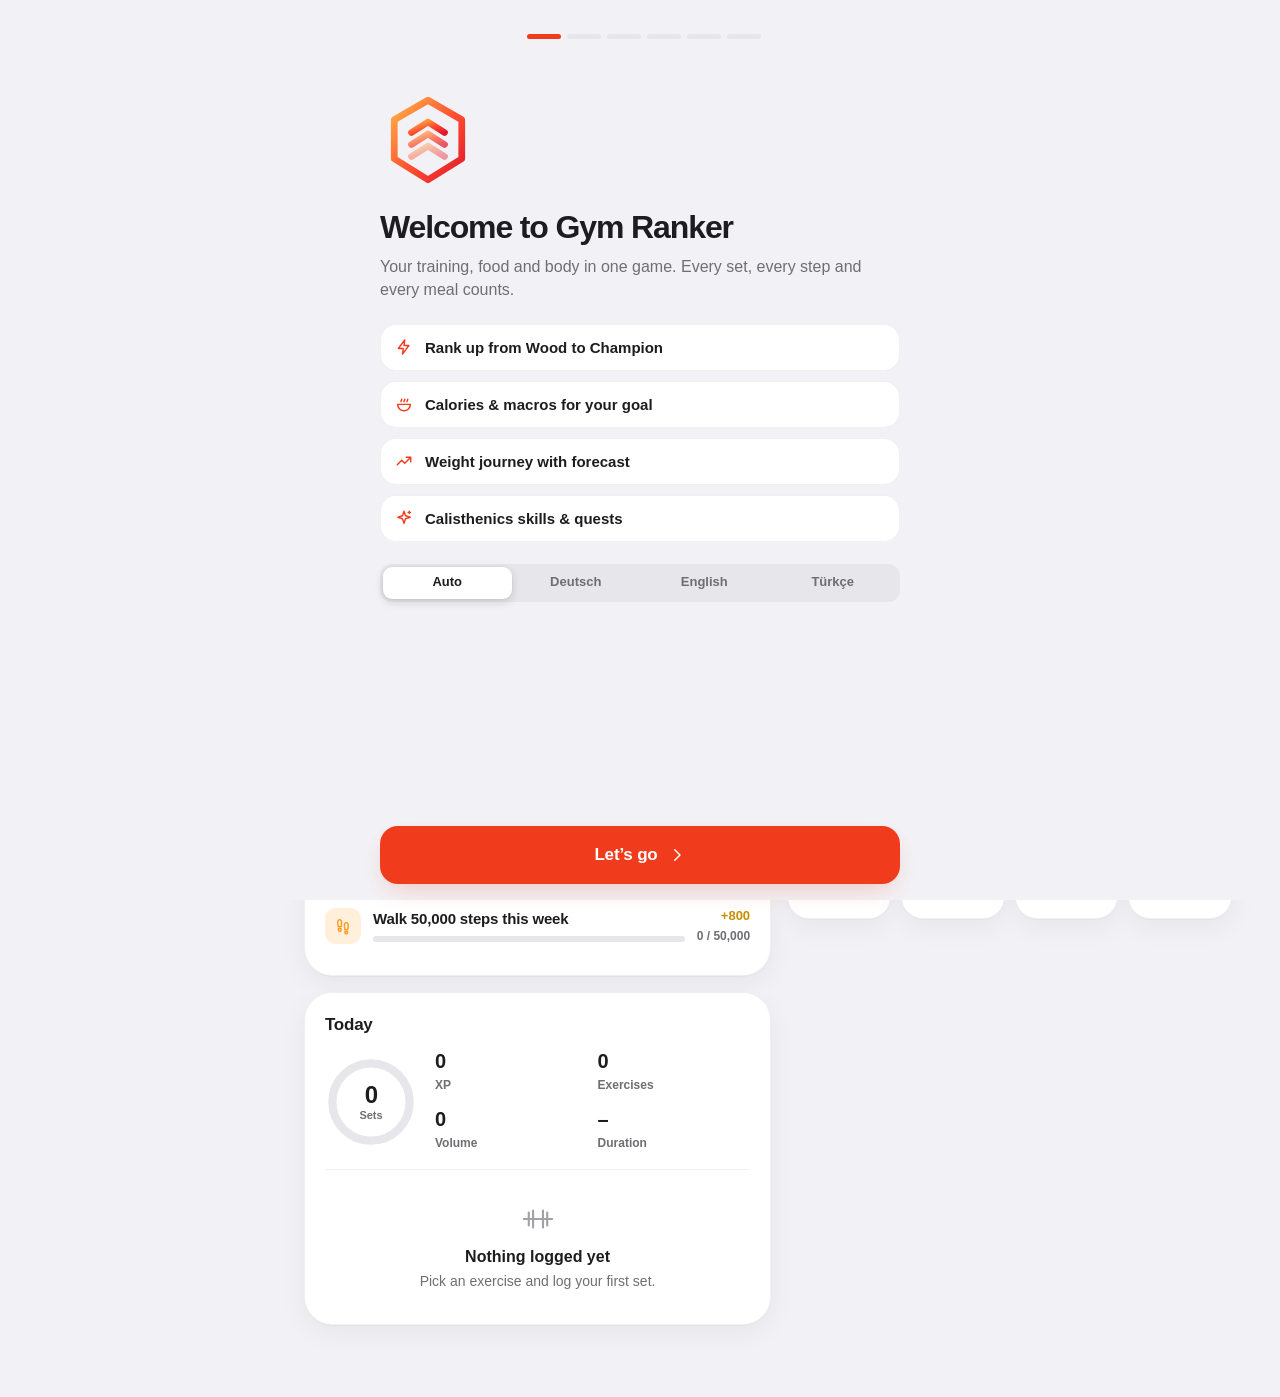
==== commit d12e0001: "Add nutrition, body tracking, calisthenics, quests, achievements and onboarding - First-run setup (n" ====
--- a/index.html
+++ b/index.html
@@ -2,7 +2,7 @@
 <html lang="de">
 <head>
 <meta charset="UTF-8">
-<meta name="viewport" content="width=device-width, initial-scale=1, viewport-fit=cover">
+<meta name="viewport" content="width=device-width, initial-scale=1, viewport-fit=cover, interactive-widget=resizes-content">
 <title>Gym Ranker — Hardcore</title>
 <meta name="description" content="Gym Ranker Hardcore Edition: logge Sätze, farme XP und steige in 33 Rängen von Holz bis Champion auf. 300+ Übungen, Stärke-Map, Rekorde, Pausentimer. Offline, ohne Account.">
 <meta name="theme-color" content="#000000">
@@ -22,607 +22,8 @@
 <link rel="icon" href="icon-192.png" sizes="192x192" type="image/png">
 <link rel="apple-touch-icon" href="apple-touch-icon.png">
 <script>(function(){try{var t=localStorage.getItem('gr_theme');if(t!=='light'&&t!=='dark')t=matchMedia('(prefers-color-scheme: light)').matches?'light':'dark';document.documentElement.setAttribute('data-theme',t)}catch(e){document.documentElement.setAttribute('data-theme','dark')}})()</script>
-<style>
-/* ============================================================
-   Gym Ranker 3 — Design System
-   ============================================================ */
-:root{
-  color-scheme:dark;
-  --bg:#000;--bg-2:#08080a;--surface:#111113;--surface-2:#1a1a1d;--surface-3:#252529;--surface-4:#323237;
-  --line:rgba(255,255,255,.07);--line-2:rgba(255,255,255,.12);
-  --text:#f5f5f7;--text-2:#a1a1a8;--text-3:#68686f;
-  --accent:#ff4d2e;--accent-2:#ff8a3d;--accent-ink:#fff;--accent-soft:rgba(255,77,46,.14);--accent-glow:rgba(255,77,46,.38);
-  --good:#30d158;--warn:#ffb340;--bad:#ff453a;--gold:#ffc83d;
-  --good-soft:rgba(48,209,88,.14);--warn-soft:rgba(255,179,64,.14);--bad-soft:rgba(255,69,58,.15);
-  --glass:rgba(22,22,24,.8);--glass-line:rgba(255,255,255,.09);
-  --seg-ind:#3a3a3f;
-  --shadow-1:0 1px 0 rgba(255,255,255,.035) inset,0 10px 30px rgba(0,0,0,.35);
-  --shadow-2:0 30px 80px rgba(0,0,0,.65);
-  --r-xl:28px;--r-lg:22px;--r-md:16px;--r-sm:12px;--r-xs:8px;
-  --ease:cubic-bezier(.22,1,.36,1);--spring:cubic-bezier(.34,1.56,.64,1);--ease-io:cubic-bezier(.65,0,.35,1);
-  --tab-h:64px;--side-w:256px;
-  --safe-t:env(safe-area-inset-top,0px);--safe-b:env(safe-area-inset-bottom,0px);
-  --font:-apple-system,BlinkMacSystemFont,"SF Pro Text","SF Pro Display","Inter","Segoe UI Variable Text","Segoe UI",Roboto,"Helvetica Neue",Arial,sans-serif;
-  --tier:#ff4d2e;
-}
-:root[data-theme=light]{
-  color-scheme:light;
-  --bg:#f2f2f6;--bg-2:#ebebf0;--surface:#fff;--surface-2:#f3f3f6;--surface-3:#e6e6eb;--surface-4:#d8d8de;
-  --line:rgba(0,0,0,.06);--line-2:rgba(0,0,0,.1);
-  --text:#1d1d1f;--text-2:#6e6e73;--text-3:#a1a1a6;
-  --accent:#f03c1d;--accent-2:#ff6a2f;--accent-soft:rgba(240,60,29,.1);--accent-glow:rgba(240,60,29,.28);
-  --good:#1fa64a;--warn:#c97a00;--bad:#e5302a;--gold:#c98f00;
-  --good-soft:rgba(31,166,74,.11);--warn-soft:rgba(201,122,0,.11);--bad-soft:rgba(229,48,42,.1);
-  --glass:rgba(255,255,255,.8);--glass-line:rgba(0,0,0,.07);
-  --seg-ind:#fff;
-  --shadow-1:0 1px 2px rgba(0,0,0,.04),0 8px 28px rgba(0,0,0,.05);
-  --shadow-2:0 30px 80px rgba(0,0,0,.2);
-}
-
-*,*::before,*::after{box-sizing:border-box}
-html{-webkit-text-size-adjust:100%;text-size-adjust:100%;background:var(--bg);overflow-x:hidden}
-body{margin:0;background:var(--bg);color:var(--text);font-family:var(--font);font-size:16px;line-height:1.4;-webkit-font-smoothing:antialiased;-moz-osx-font-smoothing:grayscale;-webkit-tap-highlight-color:transparent;min-height:100dvh;overflow-x:hidden;font-feature-settings:"ss01","cv11"}
-button,input,select,textarea{font:inherit;color:inherit}
-button{background:none;border:0;padding:0;cursor:pointer;-webkit-tap-highlight-color:transparent}
-svg{display:block}
-.ico{width:22px;height:22px;fill:none;stroke:currentColor;stroke-width:1.9;stroke-linecap:round;stroke-linejoin:round;flex-shrink:0}
-.ico.sm{width:18px;height:18px}.ico.xs{width:15px;height:15px;stroke-width:2.2}.ico.lg{width:26px;height:26px}
-.num{font-variant-numeric:tabular-nums;font-feature-settings:"tnum"}
-[hidden]{display:none!important}
-.ex-name,.ex-meta,.picker-name,.picker-sub{display:block}
-.sr{position:absolute;width:1px;height:1px;overflow:hidden;clip:rect(0 0 0 0);white-space:nowrap}
-:focus-visible{outline:2px solid var(--accent);outline-offset:2px;border-radius:10px}
-::selection{background:var(--accent-soft)}
-body.locked{overflow:hidden}
-
-/* ---------- Splash ---------- */
-#splash{position:fixed;inset:0;z-index:999;background:var(--bg);display:grid;place-items:center;transition:opacity .5s var(--ease),visibility .5s}
-#splash.out{opacity:0;visibility:hidden}
-#splash.out .splash-logo{transform:scale(1.18);filter:blur(6px)}
-.splash-logo{width:92px;height:92px;transition:transform .6s var(--ease),filter .6s var(--ease)}
-.splash-logo .lg-shield{stroke-dasharray:1;stroke-dashoffset:1;animation:draw .9s var(--ease-io) forwards}
-.splash-logo .lg-chev{opacity:0;transform:translateY(8px);transform-box:fill-box;animation:chevIn .5s var(--spring) forwards}
-.splash-logo .c1{animation-delay:.42s}.splash-logo .c2{animation-delay:.54s}.splash-logo .c3{animation-delay:.66s}
-@keyframes draw{to{stroke-dashoffset:0}}
-@keyframes chevIn{to{opacity:1;transform:none}}
-
-/* ---------- Layout ---------- */
-.main{max-width:600px;margin:0 auto;padding:calc(var(--safe-t) + 14px) 16px calc(var(--tab-h) + var(--safe-b) + 44px);transform-origin:50% 0;transition:transform .45s var(--ease),filter .45s var(--ease),border-radius .45s var(--ease)}
-.page{display:none}
-.page.active{display:block}
-.page.in>*{animation:rise .6s var(--ease) both;animation-delay:calc(var(--i,0)*55ms)}
-@keyframes rise{from{opacity:0;transform:translateY(16px) scale(.985)}to{opacity:1;transform:none}}
-@keyframes fade{from{opacity:0}to{opacity:1}}
-@keyframes pop{0%{transform:scale(1)}40%{transform:scale(1.35)}100%{transform:scale(1)}}
-.stack{display:flex;flex-direction:column;gap:14px}
-.col{display:contents}
-
-/* page header */
-.ph{display:flex;align-items:flex-end;justify-content:space-between;gap:12px;margin:10px 4px 18px;min-height:64px}
-.ph-eyebrow{font-size:13px;font-weight:600;color:var(--text-2);letter-spacing:.01em;margin-bottom:2px;text-transform:capitalize}
-.ph-title{margin:0;font-size:34px;line-height:1.08;font-weight:800;letter-spacing:-.028em}
-.ph-actions{display:flex;gap:8px;align-items:center}
-
-/* compact nav bar on scroll */
-.navbar{position:fixed;top:0;left:0;right:0;z-index:40;height:calc(var(--safe-t) + 48px);padding-top:var(--safe-t);display:flex;align-items:center;justify-content:center;font-weight:650;font-size:16px;letter-spacing:-.01em;background:var(--glass);-webkit-backdrop-filter:saturate(180%) blur(20px);backdrop-filter:saturate(180%) blur(20px);border-bottom:1px solid var(--glass-line);opacity:0;transform:translateY(-6px);pointer-events:none;transition:opacity .25s var(--ease),transform .35s var(--ease)}
-.navbar.show{opacity:1;transform:none}
-
-/* ---------- Cards ---------- */
-.card{background:var(--surface);border:1px solid var(--line);border-radius:var(--r-xl);padding:20px;box-shadow:var(--shadow-1);position:relative}
-.card-head{display:flex;align-items:center;justify-content:space-between;gap:10px;margin-bottom:14px}
-.card-title{margin:0;font-size:17px;font-weight:700;letter-spacing:-.015em}
-.card-sub{font-size:13px;color:var(--text-2);font-weight:500}
-.eyebrow{font-size:12px;font-weight:650;color:var(--text-2);letter-spacing:.06em;text-transform:uppercase}
-.sec{display:flex;align-items:baseline;justify-content:space-between;margin:26px 6px 10px;font-size:13px;font-weight:650;color:var(--text-2);letter-spacing:.04em;text-transform:uppercase}
-.muted{color:var(--text-2)}.dim{color:var(--text-3)}
-
-/* ---------- Buttons ---------- */
-.btn{display:inline-flex;align-items:center;justify-content:center;gap:8px;height:48px;padding:0 20px;border-radius:var(--r-md);font-weight:650;font-size:16px;letter-spacing:-.01em;transition:transform .25s var(--ease),background-color .2s,box-shadow .25s,opacity .2s;user-select:none;-webkit-user-select:none;white-space:nowrap}
-.btn:active{transform:scale(.97)}
-.btn-primary{background:var(--accent);color:var(--accent-ink);box-shadow:0 10px 26px -8px var(--accent-glow)}
-.btn-secondary{background:var(--surface-2);color:var(--text);border:1px solid var(--line)}
-.btn-ghost{color:var(--accent);height:40px;padding:0 12px}
-.btn-danger{background:var(--bad-soft);color:var(--bad)}
-.btn-block{width:100%}
-.btn-sm{height:36px;padding:0 14px;font-size:14px;border-radius:var(--r-sm)}
-.icon-btn{width:36px;height:36px;border-radius:50%;display:grid;place-items:center;background:var(--surface-2);color:var(--text-2);transition:transform .25s var(--ease),background .2s,color .2s}
-.icon-btn:active{transform:scale(.9)}
-@media (hover:hover){.btn-primary:hover{filter:brightness(1.07)}.btn-secondary:hover{background:var(--surface-3)}.icon-btn:hover{color:var(--text);background:var(--surface-3)}}
-
-.chip{display:inline-flex;align-items:center;gap:6px;height:34px;padding:0 14px;border-radius:99px;background:var(--surface-2);border:1px solid var(--line);color:var(--text-2);font-size:14px;font-weight:600;white-space:nowrap;transition:background .2s,color .2s,border-color .2s,transform .25s var(--ease);flex-shrink:0}
-.chip:active{transform:scale(.95)}
-.chip.on{background:var(--text);color:var(--bg);border-color:transparent}
-.chip .dot{width:8px;height:8px;border-radius:50%;background:var(--c,var(--accent))}
-.chips{display:flex;gap:8px;overflow-x:auto;scrollbar-width:none;padding:2px 2px 4px;margin:0 -2px;scroll-snap-type:x proximity;-webkit-mask-image:linear-gradient(90deg,#000 calc(100% - 24px),transparent);mask-image:linear-gradient(90deg,#000 calc(100% - 24px),transparent)}
-.chips::-webkit-scrollbar{display:none}
-.chips>*{scroll-snap-align:start}
-
-.pill{display:inline-flex;align-items:center;gap:5px;height:24px;padding:0 9px;border-radius:99px;font-size:12px;font-weight:700;letter-spacing:.01em;white-space:nowrap}
-.pill.good{background:var(--good-soft);color:var(--good)}.pill.warn{background:var(--warn-soft);color:var(--warn)}.pill.bad{background:var(--bad-soft);color:var(--bad)}
-.pill.accent{background:var(--accent-soft);color:var(--accent)}.pill.gold{background:color-mix(in srgb,var(--gold) 16%,transparent);color:var(--gold)}
-.pill.neutral{background:var(--surface-2);color:var(--text-2)}
-.pulse-dot{width:7px;height:7px;border-radius:50%;background:currentColor;position:relative}
-.pulse-dot::after{content:"";position:absolute;inset:0;border-radius:50%;background:currentColor;animation:ping 1.8s var(--ease) infinite}
-@keyframes ping{0%{transform:scale(1);opacity:.6}80%,100%{transform:scale(2.8);opacity:0}}
-
-/* ---------- Inputs ---------- */
-.search{position:relative;display:flex;align-items:center}
-.search .ico{position:absolute;left:14px;color:var(--text-3);pointer-events:none}
-.search input{width:100%;height:46px;border-radius:var(--r-md);border:1px solid transparent;background:var(--surface-2);padding:0 40px 0 44px;font-size:16px;outline:none;transition:border-color .2s,background .2s,box-shadow .2s}
-.search input::placeholder{color:var(--text-3)}
-.search input:focus{border-color:color-mix(in srgb,var(--accent) 50%,transparent);box-shadow:0 0 0 4px var(--accent-soft);background:var(--surface)}
-.search .clear{position:absolute;right:8px;width:30px;height:30px;border-radius:50%;display:none;place-items:center;color:var(--text-3)}
-.search.has .clear{display:grid}
-.input{width:100%;height:50px;border-radius:var(--r-md);border:1px solid var(--line);background:var(--surface-2);padding:0 16px;font-size:16px;outline:none;transition:border-color .2s,box-shadow .2s}
-.input:focus{border-color:color-mix(in srgb,var(--accent) 50%,transparent);box-shadow:0 0 0 4px var(--accent-soft)}
-textarea.input{height:110px;padding:12px 16px;resize:none;font-family:ui-monospace,"SF Mono",Menlo,monospace;font-size:12px;line-height:1.5}
-.label{display:block;font-size:13px;font-weight:600;color:var(--text-2);margin:0 4px 8px}
-.form-row{margin-bottom:16px}
-
-/* ---------- Segmented control ---------- */
-.seg{position:relative;display:grid;grid-auto-flow:column;grid-auto-columns:1fr;background:var(--surface-3);padding:3px;border-radius:12px;isolation:isolate;min-width:0}
-.seg button{position:relative;z-index:1;height:32px;padding:0 10px;border-radius:9px;font-size:13px;font-weight:600;color:var(--text-2);transition:color .25s;white-space:nowrap;display:flex;align-items:center;justify-content:center;gap:6px}
-.seg button.on{color:var(--text)}
-.seg .seg-ind{position:absolute;z-index:0;top:3px;bottom:3px;left:0;border-radius:9px;background:var(--seg-ind);box-shadow:0 3px 10px rgba(0,0,0,.14),0 0 0 .5px rgba(0,0,0,.04);transition:transform .45s var(--ease),width .45s var(--ease)}
-.seg.lg button{height:38px;font-size:14px}
-
-/* ---------- Switch ---------- */
-.switch{position:relative;width:51px;height:31px;flex-shrink:0}
-.switch input{position:absolute;inset:0;opacity:0;margin:0;cursor:pointer;z-index:1}
-.switch span{position:absolute;inset:0;border-radius:99px;background:var(--surface-4);transition:background .3s var(--ease)}
-.switch span::after{content:"";position:absolute;top:2px;left:2px;width:27px;height:27px;border-radius:50%;background:#fff;box-shadow:0 3px 8px rgba(0,0,0,.2),0 1px 1px rgba(0,0,0,.12);transition:transform .4s var(--spring),width .2s var(--ease)}
-.switch input:checked+span{background:var(--good)}
-.switch input:checked+span::after{transform:translateX(20px)}
-.switch input:active+span::after{width:32px}
-.switch input:checked:active+span::after{transform:translateX(15px)}
-
-/* ---------- Hero / rank ---------- */
-.hero{overflow:hidden;cursor:pointer;padding:22px;background:radial-gradient(120% 90% at 0% 0%,color-mix(in srgb,var(--tier) 24%,transparent),transparent 62%),radial-gradient(80% 80% at 100% 100%,color-mix(in srgb,var(--tier) 9%,transparent),transparent 70%),var(--surface);transition:transform .35s var(--ease),--tier .8s}
-.hero:active{transform:scale(.985)}
-.hero::after{content:"";position:absolute;inset:0;border-radius:inherit;pointer-events:none;background:linear-gradient(115deg,transparent 30%,rgba(255,255,255,.07) 45%,transparent 60%);transform:translateX(-100%);animation:sheen 5.5s var(--ease-io) 1.2s infinite}
-@keyframes sheen{0%{transform:translateX(-100%)}30%,100%{transform:translateX(100%)}}
-.hero-top{display:flex;align-items:center;gap:18px}
-.hero-emblem{position:relative;width:108px;height:108px;flex-shrink:0;display:grid;place-items:center}
-.hero-emblem .ring{position:absolute;inset:0;width:100%;height:100%;transform:rotate(-90deg)}
-.ring-bg{fill:none;stroke:var(--surface-3);stroke-width:5}
-.ring-fg{fill:none;stroke:var(--tier);stroke-width:5;stroke-linecap:round;stroke-dasharray:100;stroke-dashoffset:100;transition:stroke-dashoffset 1.4s var(--ease),stroke .6s;filter:drop-shadow(0 0 6px color-mix(in srgb,var(--tier) 60%,transparent))}
-#heroEmblem{width:70px;height:70px;animation:float 6s var(--ease-io) infinite}
-@keyframes float{0%,100%{transform:translateY(0)}50%{transform:translateY(-3px)}}
-.hero-info{min-width:0;flex:1}
-.hero-rank{font-size:30px;font-weight:800;letter-spacing:-.03em;line-height:1.1;margin:4px 0 6px;color:var(--tier);white-space:nowrap;overflow:hidden;text-overflow:ellipsis}
-.hero-rank.fire,.tier-fire{background:linear-gradient(90deg,#ffd54a,#ff6a1f,#ff2d2d,#ffd54a);background-size:300% 100%;-webkit-background-clip:text;background-clip:text;color:transparent;animation:fire 3s linear infinite}
-@keyframes fire{to{background-position:300% 0}}
-.hero-xp{font-size:15px;font-weight:600;color:var(--text-2)}
-.hero-xp b{color:var(--text);font-size:20px;font-weight:750;letter-spacing:-.02em}
-.bar{height:8px;border-radius:99px;background:var(--surface-3);overflow:hidden;margin:20px 0 12px}
-.bar i{display:block;height:100%;width:0;border-radius:inherit;background:linear-gradient(90deg,color-mix(in srgb,var(--tier) 70%,#000),var(--tier));transition:width 1.4s var(--ease);box-shadow:0 0 14px color-mix(in srgb,var(--tier) 55%,transparent)}
-.hero-foot{display:flex;justify-content:space-between;align-items:center;gap:10px;font-size:13px;color:var(--text-2);font-weight:550}
-.hero-foot>span:first-child{min-width:0;overflow:hidden;text-overflow:ellipsis;white-space:nowrap}
-.hero-chev{color:var(--text-3);align-self:flex-start;margin-top:4px}
-
-.streak-pill{display:inline-flex;align-items:center;gap:6px;height:36px;padding:0 14px 0 10px;border-radius:99px;background:var(--surface);border:1px solid var(--line);font-weight:750;font-size:15px;box-shadow:var(--shadow-1);transition:transform .25s var(--ease)}
-.streak-pill:active{transform:scale(.94)}
-.streak-pill .ico{color:var(--accent)}
-.streak-pill.cold .ico{color:var(--text-3)}
-.streak-pill.hot .ico{animation:flick 1.6s ease-in-out infinite}
-@keyframes flick{0%,100%{transform:scale(1) rotate(0)}30%{transform:scale(1.08) rotate(-4deg)}60%{transform:scale(.96) rotate(3deg)}}
-
-/* ---------- Logger ---------- */
-.picker{width:100%;display:flex;align-items:center;gap:12px;min-height:64px;padding:10px 14px 10px 10px;border-radius:var(--r-md);background:var(--surface-2);border:1px solid var(--line);text-align:left;transition:transform .25s var(--ease),background .2s,border-color .2s}
-.picker:active{transform:scale(.985)}
-@media (hover:hover){.picker:hover{background:var(--surface-3)}}
-.picker .ph-ico{width:44px;height:44px;border-radius:12px;display:grid;place-items:center;background:var(--accent-soft);color:var(--accent);flex-shrink:0}
-.picker-main{flex:1;min-width:0}
-.picker-name{font-weight:650;font-size:16px;letter-spacing:-.01em;white-space:nowrap;overflow:hidden;text-overflow:ellipsis}
-.picker-sub{font-size:13px;color:var(--text-2);margin-top:1px;white-space:nowrap;overflow:hidden;text-overflow:ellipsis}
-.picker.unset .picker-name{color:var(--text-2);font-weight:550}
-.picker kbd{font:600 11px/1 var(--font);color:var(--text-3);border:1px solid var(--line-2);border-radius:6px;padding:4px 6px;display:none}
-@media (hover:hover) and (pointer:fine){.picker kbd{display:inline-block}}
-.recent{margin-top:12px}
-.recent:empty{display:none}
-.steppers{display:grid;grid-template-columns:1fr 1fr;gap:12px;margin-top:16px}
-.field label{display:block;font-size:12px;font-weight:650;color:var(--text-2);margin:0 4px 7px;letter-spacing:.04em;text-transform:uppercase}
-.stepper{display:grid;grid-template-columns:44px 1fr 44px;align-items:center;height:68px;border-radius:var(--r-md);background:var(--surface-2);border:1px solid var(--line);transition:border-color .2s,box-shadow .2s}
-.stepper:focus-within{border-color:color-mix(in srgb,var(--accent) 50%,transparent);box-shadow:0 0 0 4px var(--accent-soft)}
-.stepper button{height:100%;display:grid;place-items:center;color:var(--text-2);border-radius:var(--r-md);transition:color .2s,transform .2s var(--ease);touch-action:manipulation}
-.stepper button:active{transform:scale(.85);color:var(--accent)}
-.stepper input{width:100%;min-width:0;border:0;background:transparent;outline:none;text-align:center;font-size:28px;font-weight:750;letter-spacing:-.03em;font-variant-numeric:tabular-nums;padding:0}
-.stepper input::placeholder{color:var(--text-3)}
-.preview{display:flex;align-items:center;justify-content:space-between;gap:8px;min-height:40px;margin:12px 4px 8px;font-size:14px;color:var(--text-2);font-weight:550}
-.preview .xp{font-size:22px;font-weight:800;color:var(--text);letter-spacing:-.025em}
-.preview .xp small{font-size:13px;color:var(--text-2);font-weight:650;margin-left:3px}
-.preview .tags{display:flex;gap:6px;flex-wrap:wrap;justify-content:flex-end}
-.btn-log{width:100%;height:58px;font-size:17px;font-weight:700;position:relative;overflow:hidden;border-radius:18px}
-.btn-log .btn-check{position:absolute;width:26px;height:26px;opacity:0;transform:scale(.4);stroke:#fff;stroke-width:2.6;fill:none;stroke-linecap:round;stroke-linejoin:round}
-.btn-log.done .btn-label{opacity:0;transform:translateY(-14px)}
-.btn-log.done .btn-check{opacity:1;transform:none;transition:all .4s var(--spring)}
-.btn-log .btn-label{transition:all .3s var(--ease);display:flex;align-items:center;gap:8px}
-.btn-log.done{background:var(--good);box-shadow:0 10px 26px -8px color-mix(in srgb,var(--good) 60%,transparent)}
-.btn-log::before{content:"";position:absolute;inset:0;background:radial-gradient(circle at var(--x,50%) var(--y,50%),rgba(255,255,255,.35),transparent 40%);opacity:0;transition:opacity .5s}
-.btn-log.flash::before{opacity:1;transition:none}
-.log-hint{text-align:center;font-size:12px;color:var(--text-3);margin-top:10px;display:none}
-@media (hover:hover) and (pointer:fine){.log-hint{display:block}}
-
-.tools{display:grid;grid-template-columns:repeat(3,1fr);gap:10px}
-.tool{display:flex;flex-direction:column;align-items:flex-start;gap:14px;padding:14px;border-radius:var(--r-lg);background:var(--surface);border:1px solid var(--line);box-shadow:var(--shadow-1);font-size:14px;font-weight:650;text-align:left;transition:transform .3s var(--ease),background .2s}
-.tool:active{transform:scale(.95)}
-@media (hover:hover){.tool:hover{background:var(--surface-2)}}
-.tool .t-ico{width:36px;height:36px;border-radius:11px;display:grid;place-items:center;color:#fff}
-.tool small{display:block;font-size:12px;color:var(--text-2);font-weight:550;margin-top:2px}
-
-/* today */
-.today-top{display:flex;align-items:center;gap:18px}
-.goal-ring{position:relative;width:92px;height:92px;flex-shrink:0}
-.goal-ring svg{width:100%;height:100%;transform:rotate(-90deg)}
-.goal-ring .ring-fg{stroke:var(--accent);stroke-width:9;filter:none}
-.goal-ring .ring-bg{stroke-width:9}
-.goal-ring.met .ring-fg{stroke:var(--good)}
-.goal-ring .gr-text{position:absolute;inset:0;display:grid;place-items:center;text-align:center;line-height:1}
-.goal-ring b{font-size:24px;font-weight:800;letter-spacing:-.03em;display:block}
-.goal-ring small{font-size:11px;color:var(--text-2);font-weight:650;margin-top:3px;display:block}
-.today-stats{flex:1;display:grid;grid-template-columns:1fr 1fr;gap:12px 10px}
-.kv b{display:block;font-size:20px;font-weight:780;letter-spacing:-.025em;line-height:1.15}
-.kv span{font-size:12px;color:var(--text-2);font-weight:600}
-.today-list{margin-top:16px;border-top:1px solid var(--line);padding-top:6px}
-.tl-row{display:flex;align-items:center;gap:12px;padding:10px 0;border-bottom:1px solid var(--line);animation:rise .5s var(--ease) both}
-.tl-row:last-child{border-bottom:0}
-.tl-main{flex:1;min-width:0}
-.tl-name{font-weight:650;font-size:15px;white-space:nowrap;overflow:hidden;text-overflow:ellipsis}
-.tl-sets{display:flex;gap:5px;flex-wrap:wrap;margin-top:5px}
-.tl-sets span{font-size:12px;font-weight:650;padding:3px 7px;border-radius:7px;background:var(--surface-2);color:var(--text-2)}
-.tl-xp{font-weight:750;font-size:14px;color:var(--good);white-space:nowrap}
-.empty{text-align:center;padding:26px 12px 12px;color:var(--text-2);font-size:14px}
-.empty .ico{margin:0 auto 10px;width:34px;height:34px;color:var(--text-3);stroke-width:1.5}
-.empty b{display:block;color:var(--text);font-size:16px;margin-bottom:4px}
-
-/* tiles */
-.tile{width:42px;height:42px;border-radius:12px;display:grid;place-items:center;flex-shrink:0;color:var(--c);background:color-mix(in srgb,var(--c) 15%,transparent)}
-.tile .ico{width:22px;height:22px}
-.tile.sm{width:34px;height:34px;border-radius:10px}.tile.sm .ico{width:18px;height:18px}
-
-/* ---------- Exercise list ---------- */
-.list{background:var(--surface);border:1px solid var(--line);border-radius:var(--r-lg);overflow:hidden;box-shadow:var(--shadow-1)}
-.ex-row{display:flex;align-items:center;gap:12px;padding:10px 14px 10px 12px;min-height:62px;position:relative;cursor:pointer;transition:background .15s;outline:none;width:100%;text-align:left}
-.ex-row+.ex-row::before,.li+.li::before,.h-row+.h-row::before{content:"";position:absolute;top:0;right:0;left:66px;height:1px;background:var(--line)}
-.ex-row:active,.ex-row.kb{background:var(--surface-2)}
-@media (hover:hover){.ex-row:hover{background:var(--surface-2)}}
-.ex-main{flex:1;min-width:0}
-.ex-name{font-weight:620;font-size:15.5px;letter-spacing:-.01em;white-space:nowrap;overflow:hidden;text-overflow:ellipsis}
-.ex-meta{font-size:13px;color:var(--text-2);margin-top:1px;white-space:nowrap;overflow:hidden;text-overflow:ellipsis}
-.mult{font-size:12.5px;font-weight:750;color:var(--text-2);background:var(--surface-2);padding:4px 8px;border-radius:8px;font-variant-numeric:tabular-nums;flex-shrink:0}
-.fav-btn{width:36px;height:36px;display:grid;place-items:center;border-radius:50%;color:var(--text-3);flex-shrink:0;margin-right:-6px;transition:color .2s}
-.fav-btn.on{color:var(--gold)}
-.fav-btn.on .ico{fill:currentColor}
-.fav-btn.popping .ico{animation:pop .45s var(--spring)}
-.stagger>*{animation:rise .5s var(--ease) both;animation-delay:calc(min(var(--i,0),14)*22ms)}
-.lib-tools{position:sticky;top:calc(var(--safe-t) + 52px);z-index:5;margin:0 -16px 12px;padding:8px 16px 10px;background:linear-gradient(var(--bg) 70%,transparent)}
-.lib-tools .chips{margin-top:10px}
-.lib-meta{display:flex;align-items:center;justify-content:space-between;margin:4px 6px 10px;font-size:13px;color:var(--text-2);font-weight:600}
-.more-btn{display:block;margin:14px auto 0}
-
-/* ---------- History ---------- */
-.h-day{margin-bottom:22px;animation:rise .55s var(--ease) both;animation-delay:calc(min(var(--i,0),8)*40ms)}
-.h-head{display:flex;align-items:flex-end;justify-content:space-between;gap:10px;margin:0 6px 10px}
-.h-date{font-size:17px;font-weight:720;letter-spacing:-.015em;text-transform:capitalize}
-.h-sum{font-size:13px;color:var(--text-2);font-weight:550;margin-top:2px}
-.h-xp{font-size:14px;font-weight:750;color:var(--good);white-space:nowrap}
-.h-row{display:flex;align-items:center;gap:12px;padding:10px 14px 10px 12px;position:relative;cursor:pointer;transition:background .15s;width:100%;text-align:left}
-@media (hover:hover){.h-row:hover{background:var(--surface-2)}}
-.h-row:active{background:var(--surface-2)}
-.h-main{flex:1;min-width:0}
-.h-name{font-weight:620;font-size:15px;white-space:nowrap;overflow:hidden;text-overflow:ellipsis}
-.h-detail{font-size:13px;color:var(--text-2);margin-top:1px}
-.h-earn{font-size:13.5px;font-weight:750;color:var(--text);white-space:nowrap}
-.h-time{font-size:12px;color:var(--text-3);margin-top:1px;text-align:right}
-
-/* ---------- Progress ---------- */
-.kpis{display:grid;grid-template-columns:1fr 1fr;gap:12px}
-.kpi{padding:16px 16px 14px;border-radius:var(--r-lg)}
-.kpi .k-label{font-size:13px;color:var(--text-2);font-weight:600;display:flex;align-items:center;gap:6px}
-.kpi .k-label .ico{color:var(--kc,var(--accent))}
-.kpi .k-val{font-size:28px;font-weight:800;letter-spacing:-.035em;margin-top:8px;line-height:1.1}
-.kpi .k-sub{font-size:12.5px;color:var(--text-2);font-weight:550;margin-top:3px}
-.delta{font-weight:700}.delta.up{color:var(--good)}.delta.down{color:var(--bad)}
-.chart{position:relative;height:190px;margin:4px -4px 0;touch-action:pan-y}
-.chart svg{width:100%;height:100%;overflow:visible}
-.chart .grid line{stroke:var(--line);stroke-width:1}
-.chart .area{fill:url(#gArea)}
-.chart .line{fill:none;stroke:var(--accent);stroke-width:2.5;stroke-linecap:round;stroke-linejoin:round;stroke-dasharray:1;stroke-dashoffset:1;animation:draw 1.6s var(--ease-io) .1s forwards}
-.chart .area{opacity:0;animation:fade .9s var(--ease) .7s forwards}
-.chart .cursor{opacity:0;transition:opacity .2s}
-.chart.scrub .cursor{opacity:1}
-.chart .cursor line{stroke:var(--text-3);stroke-width:1;stroke-dasharray:3 3}
-.chart .cursor circle{fill:var(--surface);stroke:var(--accent);stroke-width:3}
-.chart-tip{position:absolute;top:-6px;transform:translateX(-50%);background:var(--text);color:var(--bg);padding:6px 10px;border-radius:10px;font-size:12px;font-weight:700;white-space:nowrap;pointer-events:none;opacity:0;transition:opacity .2s;line-height:1.25;text-align:center}
-.chart-tip small{display:block;font-weight:550;opacity:.7;font-size:11px}
-.chart.scrub .chart-tip{opacity:1}
-.chart-x{display:flex;justify-content:space-between;font-size:11px;color:var(--text-3);font-weight:600;margin-top:8px;padding:0 2px}
-.bars{display:flex;align-items:flex-end;gap:6px;height:140px;margin-top:6px}
-.bars .b{flex:1;display:flex;flex-direction:column;align-items:center;gap:6px;height:100%;justify-content:flex-end;min-width:0}
-.bars .b i{display:block;width:100%;max-width:28px;border-radius:7px 7px 4px 4px;background:var(--surface-3);transform-origin:bottom;animation:grow .9s var(--ease) both;animation-delay:calc(var(--i)*35ms);min-height:4px;position:relative}
-.bars .b.has i{background:linear-gradient(180deg,var(--accent-2),var(--accent))}
-.bars .b.today i{box-shadow:0 0 0 2px var(--bg),0 0 0 3.5px var(--accent)}
-.bars .b em{font-style:normal;font-size:10.5px;color:var(--text-3);font-weight:650;white-space:nowrap}
-.bars .b i::after{content:attr(data-v);position:absolute;top:-18px;left:50%;transform:translateX(-50%);font-size:10.5px;font-weight:750;color:var(--text-2);font-style:normal}
-.bars .b i[data-v="0"]::after{content:""}
-@keyframes grow{from{transform:scaleY(0)}to{transform:scaleY(1)}}
-.heat{display:grid;grid-auto-flow:column;grid-template-rows:repeat(7,1fr);gap:4px;overflow-x:auto;scrollbar-width:none;padding-bottom:2px}
-.heat::-webkit-scrollbar{display:none}
-.heat i{width:100%;aspect-ratio:1;min-width:11px;border-radius:3.5px;background:var(--surface-3);animation:fade .4s var(--ease) both;animation-delay:calc(var(--i)*4ms)}
-.heat i.l1{background:color-mix(in srgb,var(--accent) 30%,var(--surface-3))}
-.heat i.l2{background:color-mix(in srgb,var(--accent) 55%,var(--surface-3))}
-.heat i.l3{background:color-mix(in srgb,var(--accent) 80%,var(--surface-3))}
-.heat i.l4{background:var(--accent)}
-.heat i.t{outline:1.5px solid var(--text);outline-offset:1px}
-.heat i.f{visibility:hidden}
-.heat-legend{display:flex;align-items:center;justify-content:flex-end;gap:4px;margin-top:10px;font-size:11px;color:var(--text-3);font-weight:600}
-.heat-legend i{width:11px;height:11px;border-radius:3px;display:inline-block}
-.dist-row{display:grid;grid-template-columns:110px 1fr 54px;align-items:center;gap:12px;padding:7px 0;font-size:14px}
-.dist-row .dn{font-weight:600;white-space:nowrap;overflow:hidden;text-overflow:ellipsis;display:flex;align-items:center;gap:8px}
-.dist-row .dn::before{content:"";width:8px;height:8px;border-radius:50%;background:var(--c);flex-shrink:0}
-.dist-row .dt{height:8px;border-radius:99px;background:var(--surface-3);overflow:hidden}
-.dist-row .dt i{display:block;height:100%;border-radius:inherit;background:var(--c);transform-origin:left;animation:growX 1s var(--ease) both;animation-delay:calc(var(--i)*45ms)}
-@keyframes growX{from{transform:scaleX(0)}to{transform:scaleX(1)}}
-.dist-row .dv{text-align:right;font-weight:700;color:var(--text-2);font-size:13px}
-
-/* body map */
-.body-wrap{display:grid;grid-template-columns:1fr 1fr;gap:6px;margin:4px 0 6px}
-.body-view{text-align:center}
-.body-view h4{margin:0 0 6px;font-size:12px;font-weight:650;color:var(--text-2);letter-spacing:.06em;text-transform:uppercase}
-.body-svg{width:100%;max-width:190px;height:auto;margin:0 auto;overflow:visible}
-.body-svg .outline{fill:none;stroke:var(--line-2);stroke-width:1.4;stroke-linejoin:round}
-.body-svg .mz{fill:var(--surface-3);stroke:var(--bg);stroke-width:1.6;stroke-linejoin:round;cursor:pointer;transition:fill .6s var(--ease),opacity .25s,transform .3s var(--ease);transform-box:fill-box;transform-origin:center}
-.body-svg .mz.has{filter:drop-shadow(0 0 5px color-mix(in srgb,var(--mc) 45%,transparent))}
-@media (hover:hover){.body-svg .mz:hover{opacity:.85}}
-.body-svg .mz.sel{stroke:var(--text);stroke-width:2}
-.legend{display:flex;flex-wrap:wrap;gap:6px 12px;justify-content:center;margin:12px 0 4px;font-size:11.5px;color:var(--text-2);font-weight:600}
-.legend span{display:inline-flex;align-items:center;gap:5px}
-.legend i{width:9px;height:9px;border-radius:3px;display:inline-block}
-.m-row{display:flex;align-items:center;gap:12px;padding:11px 14px 11px 12px;position:relative;cursor:pointer;width:100%;text-align:left;transition:background .15s}
-.m-row+.m-row::before{content:"";position:absolute;top:0;right:0;left:62px;height:1px;background:var(--line)}
-@media (hover:hover){.m-row:hover{background:var(--surface-2)}}
-.m-emb{width:38px;height:38px;flex-shrink:0;display:grid;place-items:center}
-.m-emb svg{width:34px;height:34px}
-.m-emb.none{border-radius:11px;background:var(--surface-2);color:var(--text-3)}
-.m-main{flex:1;min-width:0}
-.m-top{display:flex;justify-content:space-between;gap:8px;font-size:15px;font-weight:620}
-.m-top span:last-child{font-size:13px;font-weight:700;white-space:nowrap}
-.m-bar{height:5px;border-radius:99px;background:var(--surface-3);overflow:hidden;margin-top:7px}
-.m-bar i{display:block;height:100%;border-radius:inherit;background:var(--mc);transform-origin:left;animation:growX 1s var(--ease) both;animation-delay:calc(var(--i)*40ms)}
-.m-sub{font-size:12px;color:var(--text-2);margin-top:5px;font-weight:550}
-
-.pr-row,.top-row{display:flex;align-items:center;gap:12px;padding:11px 14px 11px 12px;position:relative;cursor:pointer;width:100%;text-align:left}
-.pr-row+.pr-row::before,.top-row+.top-row::before{content:"";position:absolute;top:0;right:0;left:66px;height:1px;background:var(--line)}
-@media (hover:hover){.pr-row:hover,.top-row:hover{background:var(--surface-2)}}
-.pr-val{text-align:right;white-space:nowrap}
-.pr-val b{display:block;font-size:15px;font-weight:750;color:var(--gold)}
-.pr-val small{font-size:12px;color:var(--text-2);font-weight:600}
-.top-rank{width:26px;text-align:center;font-weight:800;color:var(--text-3);font-size:15px;flex-shrink:0}
-.top-row:nth-child(1) .top-rank{color:var(--gold)}
-.top-bar{height:4px;border-radius:99px;background:var(--surface-3);margin-top:6px;overflow:hidden}
-.top-bar i{display:block;height:100%;background:var(--accent);border-radius:inherit;transform-origin:left;animation:growX 1s var(--ease) both;animation-delay:calc(var(--i)*45ms)}
-
-/* ---------- Settings ---------- */
-.li{display:flex;align-items:center;gap:13px;min-height:54px;padding:10px 16px 10px 14px;position:relative;width:100%;text-align:left}
-.li+.li::before{left:58px}
-button.li{transition:background .15s}
-button.li:active{background:var(--surface-2)}
-@media (hover:hover){button.li:hover{background:var(--surface-2)}}
-.li-ico{width:30px;height:30px;border-radius:8.5px;display:grid;place-items:center;color:#fff;flex-shrink:0;background:var(--c,#8e8e93)}
-.li-ico .ico{width:18px;height:18px;stroke-width:2}
-.li-main{flex:1;min-width:0}
-.li-title{font-size:16px;font-weight:550;letter-spacing:-.01em}
-.li-sub{font-size:13px;color:var(--text-2);margin-top:1px}
-.li-val{color:var(--text-2);font-size:15px;display:flex;align-items:center;gap:4px;white-space:nowrap}
-.li-chev{color:var(--text-3)}
-.li.stacked{flex-wrap:wrap}
-.li.stacked .seg{flex-basis:100%;margin:6px 0 4px 43px}
-.li.danger .li-title{color:var(--bad)}
-.set-note{font-size:13px;color:var(--text-2);margin:8px 16px 0;line-height:1.45}
-.detect{display:flex;flex-wrap:wrap;gap:6px;margin:10px 4px 0}
-.about{text-align:center;color:var(--text-3);font-size:13px;margin:28px 0 8px;line-height:1.6}
-.about svg{width:44px;height:44px;margin:0 auto 10px}
-.about a{color:var(--text-2)}
-
-/* ---------- Tab bar / Sidebar ---------- */
-.tabbar{position:fixed;z-index:50;left:50%;bottom:calc(10px + var(--safe-b));transform:translateX(-50%);width:min(calc(100% - 24px),460px);height:var(--tab-h);border-radius:32px;background:var(--glass);-webkit-backdrop-filter:saturate(180%) blur(24px);backdrop-filter:saturate(180%) blur(24px);border:1px solid var(--glass-line);box-shadow:0 12px 40px rgba(0,0,0,.28),0 1px 0 rgba(255,255,255,.05) inset;padding:5px;transition:transform .45s var(--ease),opacity .3s}
-.tabbar.hide{transform:translate(-50%,140%);opacity:0}
-.tabbar .brand,.tabbar .side-foot{display:none}
-.tabs{position:relative;display:grid;grid-template-columns:repeat(5,1fr);height:100%}
-.tab{position:relative;z-index:1;display:flex;flex-direction:column;align-items:center;justify-content:center;gap:3px;border-radius:26px;color:var(--text-2);font-size:10.5px;font-weight:650;letter-spacing:.01em;transition:color .3s,transform .3s var(--ease)}
-.tab:active{transform:scale(.9)}
-.tab .ico{width:23px;height:23px;transition:transform .45s var(--spring)}
-.tab.on{color:var(--accent)}
-.tab.on .ico{transform:translateY(-1px)}
-.tab-ind{position:absolute;z-index:0;top:0;left:0;height:100%;border-radius:26px;background:color-mix(in srgb,var(--text) 8%,transparent);transition:transform .5s var(--ease),width .5s var(--ease),height .5s var(--ease)}
-.tab span{white-space:nowrap}
-
-/* ---------- Timer pill ---------- */
-.timer-pill{position:fixed;z-index:45;left:50%;bottom:calc(var(--tab-h) + 22px + var(--safe-b));transform:translate(-50%,24px) scale(.9);opacity:0;pointer-events:none;display:flex;align-items:center;gap:12px;padding:7px 7px 7px 8px;border-radius:99px;background:#0c0c0e;color:#fff;box-shadow:0 18px 50px rgba(0,0,0,.45),0 0 0 1px rgba(255,255,255,.08) inset;transition:transform .55s var(--spring),opacity .3s}
-.timer-pill.show{transform:translate(-50%,0) scale(1);opacity:1;pointer-events:auto}
-.timer-pill.done{animation:shake .5s var(--ease)}
-@keyframes shake{20%,60%{transform:translate(calc(-50% - 4px),0)}40%,80%{transform:translate(calc(-50% + 4px),0)}}
-.tp-ring{width:40px;height:40px;position:relative}
-.tp-ring svg{width:100%;height:100%;transform:rotate(-90deg)}
-.tp-ring circle{fill:none;stroke-width:4}
-.tp-ring .bg{stroke:rgba(255,255,255,.14)}
-.tp-ring .fg{stroke:var(--accent);stroke-linecap:round;stroke-dasharray:100;transition:stroke-dashoffset .3s linear}
-.tp-ring .ico{position:absolute;inset:0;margin:auto;width:16px;height:16px;color:var(--accent)}
-.tp-time{font-size:22px;font-weight:750;letter-spacing:-.02em;font-variant-numeric:tabular-nums;min-width:62px}
-.tp-label{font-size:11px;color:rgba(255,255,255,.55);font-weight:650;display:block;line-height:1;margin-bottom:2px;letter-spacing:.04em;text-transform:uppercase}
-.tp-btn{height:40px;min-width:40px;padding:0 12px;border-radius:99px;background:rgba(255,255,255,.12);color:#fff;font-weight:700;font-size:14px;display:grid;place-items:center;transition:transform .2s var(--ease),background .2s}
-.tp-btn:active{transform:scale(.9);background:rgba(255,255,255,.2)}
-
-/* ---------- Toasts ---------- */
-.toasts{position:fixed;z-index:200;top:calc(var(--safe-t) + 10px);left:0;right:0;display:flex;flex-direction:column;align-items:center;gap:8px;pointer-events:none;padding:0 12px}
-.toast{pointer-events:auto;display:flex;align-items:center;gap:10px;min-height:48px;max-width:min(440px,100%);padding:8px 10px 8px 14px;border-radius:24px;background:#0c0c0e;color:#fff;font-size:14.5px;font-weight:600;box-shadow:0 16px 48px rgba(0,0,0,.4),0 0 0 1px rgba(255,255,255,.08) inset;transform:translateY(-130%) scale(.85);opacity:0;transition:transform .6s var(--spring),opacity .35s var(--ease)}
-.toast.show{transform:none;opacity:1}
-.toast.hide{transform:translateY(-60%) scale(.9);opacity:0;transition:transform .35s var(--ease),opacity .25s}
-.toast .t-ic{width:28px;height:28px;border-radius:50%;display:grid;place-items:center;flex-shrink:0;background:rgba(255,255,255,.12)}
-.toast .t-ic .ico{width:16px;height:16px;stroke-width:2.4}
-.toast.good .t-ic{background:var(--good);color:#fff}
-.toast.bad .t-ic{background:var(--bad);color:#fff}
-.toast.pr .t-ic{background:#ffc83d;color:#3a2600}
-.toast.rank .t-ic{background:var(--accent);color:#fff}
-.toast.info .t-ic{background:rgba(255,255,255,.16)}
-.toast .t-msg{flex:1;min-width:0;padding-right:6px;line-height:1.3}
-.toast .t-msg small{display:block;font-size:12px;color:rgba(255,255,255,.6);font-weight:550}
-.toast .t-act{height:32px;padding:0 13px;border-radius:99px;background:rgba(255,255,255,.14);color:#fff;font-size:13px;font-weight:700;flex-shrink:0}
-
-/* ---------- Sheet ---------- */
-.sheet-backdrop{position:fixed;inset:0;z-index:100;background:rgba(0,0,0,.42);opacity:0;pointer-events:none;transition:opacity .4s var(--ease)}
-.sheet-backdrop.show{opacity:1;pointer-events:auto}
-.sheet{position:fixed;z-index:101;left:0;right:0;bottom:0;max-height:calc(100dvh - var(--safe-t) - 24px);display:flex;flex-direction:column;background:var(--surface);border-radius:28px 28px 0 0;box-shadow:var(--shadow-2);transform:translateY(105%);transition:transform .5s var(--ease);padding-bottom:var(--safe-b);visibility:hidden;outline:none}
-.sheet.show{transform:none;visibility:visible}
-.sheet.tall{height:calc(100dvh - var(--safe-t) - 24px)}
-.sheet.dragging{transition:none}
-.sheet-grab{flex-shrink:0;padding:8px 20px 6px;cursor:grab;touch-action:none}
-.grabber{display:block;width:38px;height:5px;border-radius:99px;background:var(--surface-4);margin:0 auto 10px}
-.sheet-head{display:flex;align-items:center;justify-content:space-between;gap:12px;min-height:36px}
-.sheet-head h3{margin:0;font-size:20px;font-weight:750;letter-spacing:-.02em;white-space:nowrap;overflow:hidden;text-overflow:ellipsis}
-.sheet-body{overflow-y:auto;padding:10px 20px 24px;overscroll-behavior:contain;flex:1;-webkit-overflow-scrolling:touch}
-.sheet-body>*{animation:rise .5s var(--ease) both;animation-delay:calc(var(--i,0)*45ms + 80ms)}
-.sheet-actions{display:flex;gap:10px;margin-top:18px}
-.sheet-actions .btn{flex:1}
-.sheet-text{color:var(--text-2);font-size:15px;line-height:1.5;margin:0 0 6px}
-body.sheet-open .main{transform:scale(.94) translateY(8px);filter:brightness(.75);border-radius:28px;overflow:hidden}
-:root[data-theme=light] body.sheet-open .main{filter:brightness(.92)}
-.picker-sheet .search{position:sticky;top:0;z-index:2}
-.picker-sheet .chips{margin:10px 0 6px}
-.picker-sheet .list{box-shadow:none;margin-top:6px}
-.ps-label{font-size:12px;font-weight:650;color:var(--text-2);letter-spacing:.06em;text-transform:uppercase;margin:16px 4px 8px}
-
-/* detail sheet */
-.ex-hero{display:flex;align-items:center;gap:14px;margin-bottom:16px}
-.ex-hero .tile{width:56px;height:56px;border-radius:16px}.ex-hero .tile .ico{width:28px;height:28px}
-.ex-hero h4{margin:0;font-size:22px;font-weight:780;letter-spacing:-.025em;line-height:1.15}
-.ex-hero p{margin:3px 0 0;color:var(--text-2);font-size:14px}
-.stat-grid{display:grid;grid-template-columns:repeat(3,1fr);gap:8px}
-.stat-box{background:var(--surface-2);border-radius:var(--r-md);padding:12px}
-.stat-box b{display:block;font-size:18px;font-weight:780;letter-spacing:-.02em;white-space:nowrap;overflow:hidden;text-overflow:ellipsis}
-.stat-box span{font-size:12px;color:var(--text-2);font-weight:600}
-.spark{height:90px;margin-top:6px}
-.spark svg{width:100%;height:100%;overflow:visible}
-.spark path.l{fill:none;stroke:var(--accent);stroke-width:2.5;stroke-linecap:round;stroke-linejoin:round;stroke-dasharray:1;stroke-dashoffset:1;animation:draw 1.2s var(--ease-io) .2s forwards}
-.spark circle{fill:var(--accent)}
-.sess{display:flex;justify-content:space-between;gap:10px;padding:9px 0;border-bottom:1px solid var(--line);font-size:14px}
-.sess:last-child{border:0}
-.sess span:first-child{color:var(--text-2);text-transform:capitalize;white-space:nowrap}
-.sess span:last-child{font-weight:600;text-align:right}
-
-/* ladder */
-.ladder{position:relative}
-.lad{display:flex;align-items:center;gap:14px;padding:9px 10px;border-radius:var(--r-md);position:relative;transition:background .2s}
-.lad svg{width:40px;height:40px;flex-shrink:0}
-.lad .lad-main{flex:1;min-width:0}
-.lad .lad-name{font-weight:700;font-size:15.5px}
-.lad .lad-xp{font-size:13px;color:var(--text-2);font-variant-numeric:tabular-nums}
-.lad.locked{opacity:.42}
-.lad.locked svg{filter:grayscale(.9)}
-.lad.cur{background:color-mix(in srgb,var(--tier) 13%,transparent);box-shadow:0 0 0 1.5px color-mix(in srgb,var(--tier) 60%,transparent) inset}
-.lad.cur .lad-name{color:var(--tier)}
-.lad-tier{font-size:12px;font-weight:650;color:var(--text-3);letter-spacing:.06em;text-transform:uppercase;margin:16px 10px 4px}
-
-/* plates */
-.plate-viz{height:150px;display:flex;align-items:center;justify-content:center;margin:8px 0 10px;position:relative;overflow:hidden}
-.plate-viz .barl{position:absolute;left:4%;right:4%;height:12px;border-radius:4px;background:linear-gradient(180deg,#d8dbe0,#8c9199);top:50%;transform:translateY(-50%)}
-.plate-viz .sleeve{display:flex;align-items:center;gap:3px;position:relative;z-index:1}
-.plate-viz .collar{width:14px;height:34px;border-radius:4px;background:linear-gradient(90deg,#9aa0a8,#e1e4e8,#9aa0a8);position:relative;z-index:2}
-.plate{width:var(--w);height:var(--h);border-radius:5px;background:var(--pc);box-shadow:inset -3px 0 0 rgba(0,0,0,.18),inset 2px 0 0 rgba(255,255,255,.2);animation:plateIn .5s var(--spring) both;animation-delay:calc(var(--i)*60ms)}
-@keyframes plateIn{from{opacity:0;transform:translateX(var(--dx,-30px)) scale(.6)}to{opacity:1;transform:none}}
-.plate-list{display:flex;flex-wrap:wrap;gap:6px;justify-content:center}
-.plate-list span{display:inline-flex;align-items:center;gap:6px;font-size:13px;font-weight:700;padding:5px 10px;border-radius:99px;background:var(--surface-2)}
-.plate-list i{width:10px;height:10px;border-radius:3px;background:var(--pc)}
-.big-num{font-size:44px;font-weight:800;letter-spacing:-.04em;text-align:center;line-height:1.1;margin:6px 0 2px}
-.big-sub{text-align:center;color:var(--text-2);font-size:14px;font-weight:550}
-.pct-table{display:grid;grid-template-columns:repeat(3,1fr);gap:8px;margin-top:16px}
-.pct-table div{background:var(--surface-2);border-radius:12px;padding:10px;text-align:center}
-.pct-table b{display:block;font-size:16px;font-weight:750}
-.pct-table span{font-size:12px;color:var(--text-2);font-weight:600}
-.two{display:grid;grid-template-columns:1fr 1fr;gap:12px}
-
-/* ---------- Celebration ---------- */
-.celebrate{position:fixed;inset:0;overflow:hidden;z-index:300;display:grid;place-items:center;background:rgba(0,0,0,.72);-webkit-backdrop-filter:blur(18px) saturate(140%);backdrop-filter:blur(18px) saturate(140%);opacity:0;pointer-events:none;transition:opacity .5s var(--ease);color:#fff;text-align:center;padding:24px}
-.celebrate.show{opacity:1;pointer-events:auto}
-.celebrate canvas{position:absolute;inset:0;width:100%;height:100%;pointer-events:none}
-.cel-inner{position:relative;display:flex;flex-direction:column;align-items:center}
-.cel-emb{position:relative;width:190px;height:190px;display:grid;place-items:center;margin-bottom:20px}
-.cel-rays{position:absolute;inset:-70px;border-radius:50%;background:repeating-conic-gradient(from 0deg,color-mix(in srgb,var(--tier) 40%,transparent) 0 6deg,transparent 6deg 18deg);-webkit-mask-image:radial-gradient(circle,#000 18%,transparent 68%);mask-image:radial-gradient(circle,#000 18%,transparent 68%);animation:spin 18s linear infinite;opacity:0;transition:opacity 1s .3s}
-.celebrate.show .cel-rays{opacity:1}
-@keyframes spin{to{transform:rotate(360deg)}}
-.cel-emb .emb-wrap{width:150px;height:150px;transform:scale(.2) rotate(-25deg);opacity:0;filter:drop-shadow(0 18px 40px color-mix(in srgb,var(--tier) 60%,transparent))}
-.celebrate.show .cel-emb .emb-wrap{animation:embIn 1.1s var(--spring) .15s forwards}
-@keyframes embIn{0%{transform:scale(.2) rotate(-25deg);opacity:0}60%{opacity:1}100%{transform:none;opacity:1}}
-.cel-eyebrow{font-size:13px;font-weight:700;letter-spacing:.24em;text-transform:uppercase;color:rgba(255,255,255,.65);opacity:0;transform:translateY(10px)}
-.cel-name{font-size:48px;font-weight:850;letter-spacing:-.04em;line-height:1.05;margin:8px 0 10px;color:var(--tier);opacity:0;transform:translateY(14px)}
-.cel-sub{font-size:16px;color:rgba(255,255,255,.7);max-width:300px;opacity:0;transform:translateY(10px)}
-.celebrate .btn{margin-top:28px;background:#fff;color:#000;min-width:180px;opacity:0;transform:translateY(10px)}
-.celebrate.show .cel-eyebrow{animation:up .6s var(--ease) .55s forwards}
-.celebrate.show .cel-name{animation:up .7s var(--ease) .68s forwards}
-.celebrate.show .cel-sub{animation:up .6s var(--ease) .85s forwards}
-.celebrate.show .btn{animation:up .6s var(--ease) 1s forwards}
-@keyframes up{to{opacity:1;transform:none}}
-
-/* View transitions (theme switch) */
-::view-transition-old(root),::view-transition-new(root){animation:none;mix-blend-mode:normal}
-::view-transition-new(root){z-index:2}
-
-/* ---------- Desktop ---------- */
-@media (min-width:720px){
-  .sheet{left:50%;right:auto;bottom:auto;top:50%;width:540px;max-height:min(760px,calc(100dvh - 64px));border-radius:28px;transform:translate(-50%,-46%) scale(.96);opacity:0;transition:transform .45s var(--ease),opacity .3s var(--ease),visibility .45s;padding-bottom:0}
-  .sheet.show{transform:translate(-50%,-50%);opacity:1}
-  .sheet.tall{height:min(760px,calc(100dvh - 64px))}
-  .grabber{display:none}
-  .sheet-grab{padding:18px 22px 6px;cursor:default}
-  .sheet-body{padding:10px 22px 24px}
-  body.sheet-open .main{transform:none;filter:none;border-radius:0;overflow:visible}
-  .kpis{grid-template-columns:repeat(4,1fr)}
-}
-@media (min-width:960px){
-  .main{max-width:none;margin-left:var(--side-w);padding:44px 48px 72px}
-  .page{max-width:1100px;margin:0 auto}
-  .navbar{display:none}
-  .tabbar{left:0;top:0;bottom:0;transform:none;width:var(--side-w);height:auto;border-radius:0;border:0;border-right:1px solid var(--line);background:var(--bg-2);box-shadow:none;padding:28px 16px 20px;display:flex;flex-direction:column;-webkit-backdrop-filter:none;backdrop-filter:none}
-  .tabbar .brand{display:flex;align-items:center;gap:11px;padding:0 10px 28px;font-weight:800;font-size:18px;letter-spacing:-.02em}
-  .tabbar .brand svg{width:34px;height:34px}
-  .tabbar .brand small{display:block;font-size:11px;font-weight:650;color:var(--text-3);letter-spacing:.08em;text-transform:uppercase}
-  .tabs{display:flex;flex-direction:column;height:auto;gap:2px}
-  .tab{flex-direction:row;justify-content:flex-start;gap:12px;height:44px;padding:0 12px;font-size:15px;font-weight:600;border-radius:12px;color:var(--text-2)}
-  .tab:active{transform:scale(.97)}
-  .tab.on{color:var(--text)}
-  .tab.on .ico{color:var(--accent);transform:none}
-  .tab-ind{border-radius:12px;background:var(--surface-2)}
-  .tabbar .side-foot{display:block;margin-top:auto;padding:0 12px;font-size:12px;color:var(--text-3);line-height:1.6}
-  .tabbar .side-foot kbd{font:600 11px/1 var(--font);border:1px solid var(--line-2);border-radius:5px;padding:2px 5px;margin-right:4px}
-  .timer-pill{left:calc(50% + var(--side-w)/2);bottom:28px}
-  .col{display:flex;flex-direction:column;gap:16px;min-width:0}
-  .grid-train{display:grid;grid-template-columns:1.05fr 1fr;gap:16px;align-items:start}
-  .ph-title{font-size:40px}
-  .lib-tools{top:0;margin:0 0 12px;padding:8px 0 10px}
-  .grid-2{display:grid;grid-template-columns:1fr 1fr;gap:16px;align-items:start}
-  .grid-2>.span{grid-column:1/-1}
-  .settings-wrap{max-width:760px}
-  .lib-list{column-count:1}
-}
-@media (max-width:959px){
-  .grid-train{display:flex;flex-direction:column;gap:14px}
-  .o1{order:1}.o2{order:2}.o3{order:3}.o4{order:4}
-  .grid-2{display:flex;flex-direction:column;gap:14px}
-}
-@media (max-width:380px){
-  .hero-emblem{width:92px;height:92px}#heroEmblem{width:60px;height:60px}
-  .hero-rank{font-size:26px}
-  .ph-title{font-size:30px}
-  .stepper input{font-size:24px}
-  .tools .tool{padding:12px}
-}
-
-@media (prefers-reduced-motion:reduce){
-  *,*::before,*::after{animation-duration:.01ms!important;animation-delay:0ms!important;animation-iteration-count:1!important;transition-duration:.01ms!important;scroll-behavior:auto!important}
-  .chart .line,.spark path.l,.splash-logo .lg-shield{stroke-dashoffset:0}
-}
-
-</style>
+<link rel="stylesheet" href="css/app.css">
+<link rel="stylesheet" href="css/features.css">
 </head>
 <body>
 <div id="splash" aria-hidden="true">
@@ -642,7 +43,7 @@
 <!-- ================= TRAIN ================= -->
 <section class="page" id="page-train" data-title="navTrain">
   <div class="ph">
-    <div><div class="ph-eyebrow" id="todayDate"></div><h1 class="ph-title" data-i18n="titleTrain"></h1></div>
+    <div class="ph-main"><div class="ph-eyebrow" id="todayDate"></div><h1 class="ph-title" id="helloTitle"></h1><p class="ph-sub" id="motd"></p></div>
     <div class="ph-actions"><button class="streak-pill" id="streakPill" aria-label="Streak"><svg class="ico sm"><use href="#i-flame"/></svg><span class="num" id="streakNum">0</span></button></div>
   </div>
   <div class="grid-train">
@@ -663,7 +64,16 @@
         <div class="bar"><i id="heroBar"></i></div>
         <div class="hero-foot"><span id="heroNext"></span><span id="heroStatus"></span></div>
       </article>
-      <article class="card o3" id="todayCard">
+      <article class="card quest-card o3" id="questCard">
+        <div class="card-head"><h2 class="card-title"><svg class="ico sm"><use href="#i-quest"/></svg><span data-i18n="dailyQuests"></span></h2><span class="card-sub" id="questSub"></span></div>
+        <div id="questList"></div>
+        <button class="quest chest" id="chestRow"></button>
+      </article>
+      <article class="card quest-card weekly o5" id="weekCard">
+        <div class="card-head"><h2 class="card-title"><svg class="ico sm"><use href="#i-crown"/></svg><span data-i18n="weeklyQuests"></span></h2><span class="card-sub" id="weekSub"></span></div>
+        <div id="weekList"></div>
+      </article>
+      <article class="card o6" id="todayCard">
         <div class="card-head"><h2 class="card-title" data-i18n="today"></h2><span class="card-sub" id="todaySub"></span></div>
         <div class="today-top">
           <div class="goal-ring" id="goalRing">
@@ -691,30 +101,53 @@
         </button>
         <div class="recent chips" id="recentRow"></div>
         <div class="steppers">
-          <div class="field"><label for="inWeight" id="lblWeight"></label>
+          <div class="field"><div class="field-head"><label for="inWeight" id="lblWeight"></label></div>
             <div class="stepper"><button type="button" data-step="w-1" aria-label="−"><svg class="ico"><use href="#i-minus"/></svg></button><input id="inWeight" type="text" inputmode="decimal" placeholder="0" autocomplete="off" enterkeyhint="next"><button type="button" data-step="w1" aria-label="+"><svg class="ico"><use href="#i-plus"/></svg></button></div>
           </div>
-          <div class="field"><label for="inReps" data-i18n="reps"></label>
+          <div class="field"><div class="field-head"><label for="inReps" id="lblReps"></label><button type="button" class="sw-btn" id="swBtn" hidden aria-pressed="false"><svg class="ico xs"><use href="#i-timer"/></svg><span id="swLbl" data-i18n="stopwatch"></span></button></div>
             <div class="stepper"><button type="button" data-step="r-1" aria-label="−"><svg class="ico"><use href="#i-minus"/></svg></button><input id="inReps" type="text" inputmode="numeric" placeholder="0" autocomplete="off" enterkeyhint="done"><button type="button" data-step="r1" aria-label="+"><svg class="ico"><use href="#i-plus"/></svg></button></div>
           </div>
         </div>
+        <p class="mode-hint" id="modeHint" hidden></p>
         <div class="preview" id="preview"></div>
         <button class="btn btn-primary btn-log" id="btnLog"><span class="btn-label"><svg class="ico sm"><use href="#i-bolt"/></svg><span data-i18n="logSet"></span></span><svg class="btn-check" viewBox="0 0 24 24"><path d="M5 12.5l4.5 4.5L19 7.5"/></svg></button>
         <div class="log-hint" data-i18n="logHint"></div>
       </article>
-      <div class="tools o4">
+      <article class="card day-card o4" id="dayCard">
+        <div class="card-head"><h2 class="card-title" data-i18n="dayOverview"></h2></div>
+        <div class="day-tiles" id="dayTiles"></div>
+      </article>
+      <div class="tools o7">
         <button class="tool" data-tool="timer"><span class="t-ico" style="background:#ff9f0a"><svg class="ico sm"><use href="#i-timer"/></svg></span><span><span data-i18n="toolTimer"></span><small id="toolTimerSub"></small></span></button>
         <button class="tool" data-tool="plates"><span class="t-ico" style="background:#0a84ff"><svg class="ico sm"><use href="#i-plate"/></svg></span><span><span data-i18n="toolPlates"></span><small data-i18n="toolPlatesSub"></small></span></button>
         <button class="tool" data-tool="orm"><span class="t-ico" style="background:#bf5af2"><svg class="ico sm"><use href="#i-gauge"/></svg></span><span><span data-i18n="toolOrm"></span><small data-i18n="toolOrmSub"></small></span></button>
+        <button class="tool" data-tool="skills"><span class="t-ico" style="background:#14bfc2"><svg class="ico sm"><use href="#i-spark"/></svg></span><span><span data-i18n="skills"></span><small id="toolSkillsSub"></small></span></button>
       </div>
     </div>
   </div>
 </section>
 
+<!-- ================= FOOD ================= -->
+<section class="page" id="page-food" data-title="navFood">
+  <div class="ph">
+    <div class="ph-main"><div class="ph-eyebrow" id="foodEyebrow"></div><h1 class="ph-title" data-i18n="titleFood"></h1></div>
+    <div class="ph-actions day-nav"><button class="icon-btn" id="foodPrev" data-i18n-aria="prevDay"><svg class="ico sm"><use href="#i-chev-l"/></svg></button><span id="foodDayLbl" class="num"></span><button class="icon-btn" id="foodNext" data-i18n-aria="nextDay"><svg class="ico sm"><use href="#i-chev-r"/></svg></button></div>
+  </div>
+  <div id="foodView"></div>
+</section>
+
+<!-- ================= BODY ================= -->
+<section class="page" id="page-body" data-title="navBody">
+  <div class="ph">
+    <div class="ph-main"><div class="ph-eyebrow" id="bodyEyebrow"></div><h1 class="ph-title" data-i18n="titleBody"></h1></div>
+  </div>
+  <div id="bodyView"></div>
+</section>
+
 <!-- ================= LIBRARY ================= -->
 <section class="page" id="page-library" data-title="navLibrary">
   <div class="ph">
-    <div><div class="ph-eyebrow" id="libEyebrow"></div><h1 class="ph-title" data-i18n="titleLibrary"></h1></div>
+    <div class="ph-main"><button class="back-btn" data-back data-i18n-aria="goBack"><svg class="ico sm"><use href="#i-chev-l"/></svg><span data-i18n="navProfile"></span></button><div class="ph-eyebrow" id="libEyebrow"></div><h1 class="ph-title" data-i18n="titleLibrary"></h1></div>
     <div class="ph-actions"><button class="btn btn-secondary btn-sm" id="btnNewEx"><svg class="ico xs"><use href="#i-plus"/></svg><span data-i18n="newExercise"></span></button></div>
   </div>
   <div class="lib-tools">
@@ -730,7 +163,7 @@
 <!-- ================= HISTORY ================= -->
 <section class="page" id="page-history" data-title="navHistory">
   <div class="ph">
-    <div><div class="ph-eyebrow" id="histEyebrow"></div><h1 class="ph-title" data-i18n="titleHistory"></h1></div>
+    <div class="ph-main"><button class="back-btn" data-back data-i18n-aria="goBack"><svg class="ico sm"><use href="#i-chev-l"/></svg><span data-i18n="navProfile"></span></button><div class="ph-eyebrow" id="histEyebrow"></div><h1 class="ph-title" data-i18n="titleHistory"></h1></div>
   </div>
   <div id="histList"></div>
   <button class="btn btn-secondary btn-sm more-btn" id="histMore" hidden></button>
@@ -739,20 +172,29 @@
 <!-- ================= PROGRESS ================= -->
 <section class="page" id="page-progress" data-title="navProgress">
   <div class="ph">
-    <div><div class="ph-eyebrow" id="progEyebrow"></div><h1 class="ph-title" data-i18n="titleProgress"></h1></div>
+    <div class="ph-main"><div class="ph-eyebrow" id="progEyebrow"></div><h1 class="ph-title" data-i18n="titleProgress"></h1></div>
   </div>
   <div class="seg lg" id="progSeg" style="margin-bottom:16px">
     <button data-v="overview" data-i18n="segOverview"></button>
     <button data-v="body" data-i18n="segBody"></button>
+    <button data-v="skills" data-i18n="skills"></button>
     <button data-v="records" data-i18n="segRecords"></button>
   </div>
   <div id="progView"></div>
+</section>
+
+<!-- ================= PROFILE ================= -->
+<section class="page" id="page-profile" data-title="navProfile">
+  <div class="ph">
+    <div class="ph-main"><div class="ph-eyebrow" id="profEyebrow"></div><h1 class="ph-title" data-i18n="titleProfile"></h1></div>
+  </div>
+  <div id="profileView"></div>
 </section>
 
 <!-- ================= SETTINGS ================= -->
 <section class="page" id="page-settings" data-title="navSettings">
   <div class="ph">
-    <div><div class="ph-eyebrow">Gym Ranker</div><h1 class="ph-title" data-i18n="titleSettings"></h1></div>
+    <div class="ph-main"><button class="back-btn" data-back data-i18n-aria="goBack"><svg class="ico sm"><use href="#i-chev-l"/></svg><span data-i18n="navProfile"></span></button><div class="ph-eyebrow">Gym Ranker</div><h1 class="ph-title" data-i18n="titleSettings"></h1></div>
   </div>
   <div class="settings-wrap" id="settingsView"></div>
 </section>
@@ -765,10 +207,13 @@
   <div class="tabs" role="tablist">
     <span class="tab-ind" id="tabInd"></span>
     <button class="tab" role="tab" data-page="train"><svg class="ico"><use href="#i-train"/></svg><span data-i18n="navTrain"></span></button>
-    <button class="tab" role="tab" data-page="library"><svg class="ico"><use href="#i-library"/></svg><span data-i18n="navLibrary"></span></button>
-    <button class="tab" role="tab" data-page="history"><svg class="ico"><use href="#i-history"/></svg><span data-i18n="navHistory"></span></button>
+    <button class="tab" role="tab" data-page="food"><svg class="ico"><use href="#i-food"/></svg><span data-i18n="navFood"></span></button>
+    <button class="tab" role="tab" data-page="body"><svg class="ico"><use href="#i-body"/></svg><span data-i18n="navBody"></span></button>
     <button class="tab" role="tab" data-page="progress"><svg class="ico"><use href="#i-chart"/></svg><span data-i18n="navProgress"></span></button>
-    <button class="tab" role="tab" data-page="settings"><svg class="ico"><use href="#i-sliders"/></svg><span data-i18n="navSettings"></span></button>
+    <button class="tab side" role="tab" data-page="library"><svg class="ico"><use href="#i-library"/></svg><span data-i18n="navLibrary"></span></button>
+    <button class="tab side" role="tab" data-page="history"><svg class="ico"><use href="#i-history"/></svg><span data-i18n="navHistory"></span></button>
+    <button class="tab" role="tab" data-page="profile"><svg class="ico"><use href="#i-user"/></svg><span data-i18n="navProfile"></span></button>
+    <button class="tab side" role="tab" data-page="settings"><svg class="ico"><use href="#i-sliders"/></svg><span data-i18n="navSettings"></span></button>
   </div>
   <div class="side-foot" id="sideFoot"></div>
 </nav>
@@ -847,6 +292,37 @@
   <symbol id="i-play" viewBox="0 0 24 24"><path d="M8 5.5v13l10.5-6.5z"/></symbol>
   <symbol id="i-github" viewBox="0 0 24 24"><path d="M9 19c-4.3 1.4-4.3-2.5-6-3m12 5v-3.5c0-1 .1-1.4-.5-2 2.8-.3 5.5-1.4 5.5-6a4.6 4.6 0 0 0-1.3-3.2 4.2 4.2 0 0 0-.1-3.2s-1.1-.3-3.5 1.3a12.3 12.3 0 0 0-6.2 0C6.5 2.8 5.4 3.1 5.4 3.1a4.2 4.2 0 0 0-.1 3.2A4.6 4.6 0 0 0 4 9.5c0 4.6 2.7 5.7 5.5 6-.6.6-.6 1.2-.5 2V21"/></symbol>
   <symbol id="i-keyboard" viewBox="0 0 24 24"><rect x="2.5" y="6" width="19" height="12" rx="2.5"/><path d="M6 10h.01M10 10h.01M14 10h.01M18 10h.01M7.5 14h9"/></symbol>
+  <symbol id="i-chev-l" viewBox="0 0 24 24"><path d="M15 5l-7 7 7 7"/></symbol>
+  <symbol id="i-user" viewBox="0 0 24 24"><circle cx="12" cy="8" r="4"/><path d="M4.5 20.5a7.5 7.5 0 0 1 15 0"/></symbol>
+  <symbol id="i-food" viewBox="0 0 24 24"><path d="M3.5 12.5h17a8.5 8.5 0 0 1-17 0z"/><path d="M8 9c0-1.5 1-2 1-3.5M12 9c0-1.5 1-2 1-3.5M16 9c0-1.5 1-2 1-3.5"/></symbol>
+  <symbol id="i-apple" viewBox="0 0 24 24"><path d="M12 7.5c-1.6-1.2-4-1.4-5.6 0-2.4 2-2 6.3.2 9.5 1.3 1.9 2.8 3.4 4.2 2.6.8-.5 1.6-.5 2.4 0 1.4.8 2.9-.7 4.2-2.6 2.2-3.2 2.6-7.5.2-9.5-1.6-1.4-4-1.2-5.6 0z"/><path d="M12 7.5c0-2 1-3.5 3-4"/></symbol>
+  <symbol id="i-body" viewBox="0 0 24 24"><circle cx="12" cy="4.5" r="2.2"/><path d="M6 8.5h12M12 8.5v6.5M9.5 21l2.5-6 2.5 6M8 8.5l-1 6M16 8.5l1 6"/></symbol>
+  <symbol id="i-steps" viewBox="0 0 24 24"><path d="M7.5 3.5c1.8 0 2.8 2 2.6 4.6-.1 1.8-.6 3.4-.6 4.9H5.8c0-1.5-.8-3.1-.8-5.2 0-2.4 1-4.3 2.5-4.3zM5.9 15.5h3.6v1.8a1.8 1.8 0 0 1-3.6 0zM16.5 7.5c1.5 0 2.5 1.9 2.5 4.3 0 2.1-.8 3.7-.8 5.2h-3.7c0-1.5-.5-3.1-.6-4.9-.2-2.6.8-4.6 2.6-4.6zM14.5 19.5h3.6v1.2a1.8 1.8 0 0 1-3.6 0z"/></symbol>
+  <symbol id="i-drop" viewBox="0 0 24 24"><path d="M12 3.2s6.5 6.8 6.5 11.3a6.5 6.5 0 0 1-13 0C5.5 10 12 3.2 12 3.2z"/><path d="M9 15.2a3 3 0 0 0 2.4 2.6"/></symbol>
+  <symbol id="i-ruler" viewBox="0 0 24 24"><rect x="2.5" y="8" width="19" height="8" rx="2"/><path d="M6.5 8v3M10 8v4.5M13.5 8v3M17 8v4.5"/></symbol>
+  <symbol id="i-quest" viewBox="0 0 24 24"><rect x="4.5" y="3.5" width="15" height="17" rx="3"/><path d="M8.5 9l1.5 1.5 3-3M8.5 15h7"/></symbol>
+  <symbol id="i-crown" viewBox="0 0 24 24"><path d="M4 8l4 4 4-6.5 4 6.5 4-4-1.5 10h-13z"/><path d="M5.5 20.5h13"/></symbol>
+  <symbol id="i-spark" viewBox="0 0 24 24"><path d="M12 2.8l2 6.2 6.2 2-6.2 2-2 6.2-2-6.2-6.2-2 6.2-2z"/><path d="M19 3v3M17.5 4.5h3"/></symbol>
+  <symbol id="i-gift" viewBox="0 0 24 24"><rect x="3.5" y="8.5" width="17" height="4" rx="1"/><path d="M5 12.5v7.5h14v-7.5M12 8.5V20M12 8.5c-1.5-3.5-5.5-4-5.5-1.5S10 8.5 12 8.5zM12 8.5c1.5-3.5 5.5-4 5.5-1.5S14 8.5 12 8.5z"/></symbol>
+  <symbol id="i-bulb" viewBox="0 0 24 24"><path d="M9 17.5h6M10 20.5h4M12 3a6 6 0 0 0-3.5 10.9c.6.5 1 1.2 1 2v1.6h5v-1.6c0-.8.4-1.5 1-2A6 6 0 0 0 12 3z"/></symbol>
+  <symbol id="i-lock" viewBox="0 0 24 24"><rect x="5" y="10.5" width="14" height="10" rx="2.5"/><path d="M8 10.5V8a4 4 0 0 1 8 0v2.5"/></symbol>
+  <symbol id="i-trend" viewBox="0 0 24 24"><path d="M3 17l6-6 4 4 8-8M15 7h6v6"/></symbol>
+  <symbol id="i-trend-down" viewBox="0 0 24 24"><path d="M3 7l6 6 4-4 8 8M15 17h6v-6"/></symbol>
+  <symbol id="i-refresh" viewBox="0 0 24 24"><path d="M20 11a8 8 0 0 0-14.5-4.5L3.5 9M4 13a8 8 0 0 0 14.5 4.5l2-2.5"/><path d="M3.5 4v5h5M20.5 20v-5h-5"/></symbol>
+  <symbol id="i-calc" viewBox="0 0 24 24"><rect x="5" y="2.5" width="14" height="19" rx="2.5"/><rect x="8" y="5.5" width="8" height="4" rx="1"/><path d="M8.5 13h.01M12 13h.01M15.5 13h.01M8.5 17h.01M12 17h.01M15.5 17h.01"/></symbol>
+  <symbol id="i-medal" viewBox="0 0 24 24"><path d="M8 2.5l2.5 6M16 2.5l-2.5 6"/><circle cx="12" cy="15" r="6"/><path d="M12 12l.9 1.9 2 .3-1.5 1.4.4 2-1.8-1-1.8 1 .4-2-1.5-1.4 2-.3z"/></symbol>
+  <!-- calisthenics -->
+  <symbol id="i-pullup" viewBox="0 0 24 24"><path d="M2.5 3.5h19M8.5 3.5L10 9.5M15.5 3.5L14 9.5M12 12v5M12 17l-2 4.5M12 17l2 4.5"/><circle cx="12" cy="8.6" r="1.8"/></symbol>
+  <symbol id="i-pushup" viewBox="0 0 24 24"><path d="M2 20.5h20M7.5 12.8L21 18.2M9.5 13.6V20.5"/><circle cx="5.2" cy="11.6" r="1.9"/></symbol>
+  <symbol id="i-dip" viewBox="0 0 24 24"><path d="M3 13.5h5M16 13.5h5M8 13.5l1.5-4.5M16 13.5l-1.5-4.5M12 8v7.5M12 15.5l-2 3 1.5 2.5"/><circle cx="12" cy="5.5" r="1.8"/></symbol>
+  <symbol id="i-muscleup" viewBox="0 0 24 24"><path d="M2.5 14h19M8.5 14l1.5-5M15.5 14l-1.5-5M12 7.5v7M12 14.5l-1 6.5M12 14.5l1 6.5"/><circle cx="12" cy="4.8" r="1.8"/></symbol>
+  <symbol id="i-handstand" viewBox="0 0 24 24"><path d="M3 21.5h18M10 21.5l1-6M14 21.5l-1-6M12 15.5V7.5M12 7.5L10 2.5M12 7.5l2-5"/><circle cx="12" cy="18" r="1.6"/></symbol>
+  <symbol id="i-lever" viewBox="0 0 24 24"><path d="M2.5 3.5h19M9 3.5v7M9 10.5h12.5"/><circle cx="6.4" cy="10.5" r="1.7"/></symbol>
+  <symbol id="i-planche" viewBox="0 0 24 24"><path d="M2 21h20M10 14.5V21M6.5 14.5h15"/><circle cx="4.4" cy="14.5" r="1.7"/></symbol>
+  <symbol id="i-lsit" viewBox="0 0 24 24"><path d="M2 21h20M8.5 6.5v7.5h11.5M6.5 8l-1 13"/><circle cx="8.5" cy="4" r="1.7"/></symbol>
+  <symbol id="i-pistol" viewBox="0 0 24 24"><path d="M2 21h20M9 6l1 6.5M10 12.5L7.5 16l2.5 5M10 12.5h11M9.5 8h7.5"/><circle cx="8.6" cy="3.9" r="1.7"/></symbol>
+  <symbol id="i-flag" viewBox="0 0 24 24"><path d="M4 2v20M4 6l4.5 3.5M4 13l4.5-3.5M8.5 9.5H21"/><circle cx="10.5" cy="6.5" r="1.6"/></symbol>
+  <symbol id="i-hang" viewBox="0 0 24 24"><path d="M2.5 3.5h19M10 3.5l1 7.5M14 3.5l-1 7.5M12 12v5M12 17l-1.5 4.5M12 17l1.5 4.5"/><circle cx="12" cy="9.6" r="1.6"/></symbol>
   <!-- equipment -->
   <symbol id="eq-barbell" viewBox="0 0 24 24"><path d="M1.8 12h20.4M5 7.5v9M7.8 9v6M19 7.5v9M16.2 9v6" stroke-width="2.2"/></symbol>
   <symbol id="eq-dumbbell" viewBox="0 0 24 24"><path d="M8.5 12h7M5.5 8v8M8.5 6.5v11M18.5 8v8M15.5 6.5v11" stroke-width="2.3"/></symbol>
@@ -859,1534 +335,30 @@
   <symbol id="eq-ezbar" viewBox="0 0 24 24"><path d="M1.8 12h3.4l2-2.2 2 4.4 2.8-4.4 2.8 4.4 2-4.4 2 2.2h3.4" stroke-width="2"/><path d="M4 8v8M20 8v8" stroke-width="2.2"/></symbol>
 </svg>
 
-<script>
-const I18N={
-en:{
-navTrain:'Train',navLibrary:'Exercises',navHistory:'History',navProgress:'Progress',navSettings:'Settings',
-titleTrain:'Training',titleLibrary:'Exercises',titleHistory:'History',titleProgress:'Progress',titleSettings:'Settings',
-rankTitle:'Hardcore Rank',toNext:'{xp} XP to {rank}',maxRank:'Maximum rank reached. Legend.',
-stRookie:'Rookie',stPump:'Pump mode',stPause:'Pause · decay {t}',stBleed:'XP bleeding · −2 %/day',
-today:'Today',exercises:'Exercises',volume:'Volume',duration:'Duration',sets:'Sets',setsShort:'sets',
-goalLeft:'{n} sets to goal',goalDone:'Goal reached',goalReached:'Daily goal reached!',
-todayEmpty:'Nothing logged yet',todayEmptySub:'Pick an exercise and log your first set.',
-logTitle:'Log a set',chooseExercise:'Choose exercise',exCountShort:'{n} exercises',exCount:'{n} exercises',
-lastSet:'Last {v}',setN:'Set {n}',weight:'Weight',reps:'Reps',repsShort:'reps',
-pickFirst:'Choose an exercise to see your XP.',enterValues:'Enter weight and reps.',prTag:'New PR',
-logSet:'Log set',logHint:'Enter to log · / to search',
-selectEx:'Choose an exercise first',invalidNum:'Enter a valid weight and reps',
-streakBonus:'Streak +{xp}',undo:'Undo',undone:'Set undone',newPr:'New personal record!',
-toolTimer:'Rest',toolPlates:'Plates',toolPlatesSub:'Calculator',toolOrm:'1RM',toolOrmSub:'Estimate',
-streakInfo:'{n}-day streak · best {best}',streakRule:'Train every day for bonus XP (up to +500).',
-rest:'Rest',restDone:'Rest is over',restDoneSub:'Next set. Go.',timerPick:'Pick a rest duration. The timer starts immediately.',stopTimer:'Stop timer',
-searchPh:'Search 300+ exercises',recent:'Recent',favorites:'Favorites',allExercises:'All exercises',all:'All',
-noResults:'No results',noResultsSub:'Try a different term or create your own exercise.',createNamed:'Create "{q}"',
-allMuscles:'All muscles',allEquipment:'All equipment',showMore:'Show {n} more',noFavs:'No favorites yet',noFavsSub:'Tap the star on any exercise.',
-newExercise:'New exercise',exName:'Name',exNamePh:'e.g. Hammer Strength Row',muscle:'Muscle',equipment:'Equipment',
-multiplier:'XP multiplier',multiplierHint:'Heavy machines like the leg press ≈ 0.3, isolation work like lateral raises ≈ 8.',
-create:'Create',nameRequired:'Give it a name',exCreated:'Exercise created',
-exercise:'Exercise',bestSet:'Best set',est1rm:'Est. 1RM',est1rmTrend:'Estimated 1RM',lastSessions:'Recent sessions',noSetsYet:'No sets logged for this exercise yet.',
-trainThis:'Train this',delete:'Delete',deleted:'Deleted',deleteExTitle:'Delete exercise?',deleteExText:'The custom exercise is removed. Logged sets stay in your history.',
-histSummary:'{sets} sets · {days} days',daySummary:'{s} sets · {e} exercises',noHistory:'No workouts yet',noHistorySub:'Every set you log shows up here.',startTraining:'Start training',showMoreDays:'Show older days',
-set:'Set',bonus:'bonus',repeatSet:'Log again',deleteSetTitle:'Delete set?',deleteSetText:'{xp} XP will be removed from your total.',setDeleted:'Set deleted',
-segOverview:'Overview',segBody:'Body',segRecords:'Records',
-totalXp:'Total XP',streak:'Streak',daysShort:'days',bestStreak:'Best: {n} days',trainingDays:'Training days',avgSets:'Ø {n} sets per day',last7:'Last 7 days',vsPrev:'vs. previous 7',
-xp30:'XP · 30 days',todayShort:'Today',sets14:'Sets · 14 days',activity:'Activity',weeksN:'{n} weeks',less:'Less',more:'More',
-muscleDist:'Muscle distribution',byXp:'by XP',noData:'No data yet',noDataSub:'Log a few sets and your stats come alive.',
-strengthMap:'Strength map',tapMuscle:'Tap a muscle',front:'Front',back_view:'Back',unranked:'Unranked',bodyNoData:'No record yet',
-oneRmOf:'1RM {v}',nextAt:'{rank} at {v}',you:'You',
-personalRecords:'Personal records',topExercises:'Most trained',noPrs:'No records yet',noPrsSub:'Your best sets land here automatically.',
-general:'General',language:'Language',appearance:'Appearance',weightUnit:'Weight unit',auto:'Auto',light:'Light',dark:'Dark',
-deviceSays:'Device: {v}',autoNote:'Auto follows your device — language, light/dark mode and units switch on their own.',
-motionFull:'Full motion',motionReduced:'Reduced motion',unitSet:'Unit: {u}',
-training:'Training',autoTimer:'Auto rest timer',autoTimerSub:'Starts after every set',restDuration:'Rest duration',dailyGoal:'Daily goal',dailyGoalSub:'Sets per day',off:'Off',
-feedback:'Feedback',vibration:'Haptics',sound:'Sounds',soundSub:'Timer, records, rank-ups',notSupported:'Not supported on this device',
-installApp:'Install app',installSub:'Offline, fullscreen, on your home screen',installed:'Installed',
-installIos:'In Safari tap the Share button, then “Add to Home Screen”.',installAndroid:'Open the browser menu (⋮) and tap “Install app”.',installDesktop:'Click the install icon in the address bar.',gotIt:'Got it',
-shortcuts:'Keyboard shortcuts',shortcutsSub:'Faster on desktop',kbSearch:'Search exercise',kbLog:'Log set',kbTabs:'Switch tabs',kbTimer:'Start/stop timer',kbClose:'Close',
-data:'Data',backupCode:'Backup code',backupCodeSub:'Copy your progress as a code',importCode:'Import code',importCodeSub:'Restore from a backup code',
-exportFile:'Save backup file',exportFileSub:'JSON file on this device',importFile:'Open backup file',importFileSub:'Restore from a JSON file',
-exportCsv:'Export CSV',exportCsvSub:'All sets for Excel & Numbers',resetAll:'Delete all data',resetAllSub:'XP, history, records — everything',
-backupText:'Keep this code safe. It restores your full progress on any device.',share:'Share',copy:'Copy',codeCopied:'Code copied',copyManual:'Please copy manually',
-importText:'Your current progress will be overwritten.',importPh:'Paste code here…',load:'Load',loadSuccess:'Progress restored',invalidCode:'Invalid code',noCode:'No code entered',fileSaved:'Backup saved',csvExported:'CSV exported',
-resetTitle:'Delete everything?',resetText:'All gains, XP and records will be gone for good. This cannot be undone.',yesDelete:'Delete everything',cancel:'Cancel',
-localOnly:'All data stays on your device. No account, no cloud.',
-laziness:'Laziness: −{xp} XP',decayRule:'After 3 days off you lose 2 % per day.',derank:'Derank: dropped to {rank}',
-rankUp:'Rank up',rankUpSub:'{xp} XP to {rank}. Keep going.',continue:'Continue',rankLadder:'Rank ladder',ladderInfo:'33 ranks. Every rank costs 40 % more XP than the one before.',
-targetWeight:'Target weight',barWeight:'Bar',perSide:'Per side',closest:'closest: {v}',belowBar:'Target is lighter than the bar.',ormHint:'Enter a set to estimate your one-rep max.',
-tier_holz:'Wood',tier_bronze:'Bronze',tier_stahl:'Steel',tier_silber:'Silver',tier_gold:'Gold',tier_diamant:'Diamond',tier_emerald:'Emerald',tier_ruby:'Ruby',tier_obsidian:'Obsidian',tier_gymrat:'Gym Rat',tier_champion:'Champion',
-chest:'Chest',back:'Back',shoulders:'Shoulders',biceps:'Biceps',triceps:'Triceps',quads:'Quads',hamstrings:'Hamstrings',glutes:'Glutes',calves:'Calves',core:'Core',forearms:'Forearms',traps:'Traps',fullBody:'Full body',
-barbell:'Barbell',dumbbell:'Dumbbell',cable:'Cable',machine:'Machine',bodyweight:'Bodyweight',kettlebell:'Kettlebell',band:'Band',smith:'Smith',ezbar:'EZ bar'
-},
-de:{
-navTrain:'Training',navLibrary:'Übungen',navHistory:'Verlauf',navProgress:'Fortschritt',navSettings:'Einstellungen',
-titleTrain:'Training',titleLibrary:'Übungen',titleHistory:'Verlauf',titleProgress:'Fortschritt',titleSettings:'Einstellungen',
-rankTitle:'Hardcore Rang',toNext:'{xp} XP bis {rank}',maxRank:'Höchster Rang erreicht. Legende.',
-stRookie:'Neuling',stPump:'Pump-Modus',stPause:'Pause · Verfall {t}',stBleed:'XP bluten · −2 %/Tag',
-today:'Heute',exercises:'Übungen',volume:'Volumen',duration:'Dauer',sets:'Sätze',setsShort:'Sätze',
-goalLeft:'Noch {n} Sätze bis zum Ziel',goalDone:'Ziel erreicht',goalReached:'Tagesziel erreicht!',
-todayEmpty:'Heute noch nichts geloggt',todayEmptySub:'Wähle eine Übung und logge deinen ersten Satz.',
-logTitle:'Satz loggen',chooseExercise:'Übung wählen',exCountShort:'{n} Übungen',exCount:'{n} Übungen',
-lastSet:'Zuletzt {v}',setN:'Satz {n}',weight:'Gewicht',reps:'Wdh.',repsShort:'Wdh.',
-pickFirst:'Wähle eine Übung, um deine XP zu sehen.',enterValues:'Gewicht und Wiederholungen eingeben.',prTag:'Neuer PR',
-logSet:'Satz loggen',logHint:'Enter zum Loggen · / zum Suchen',
-selectEx:'Wähle zuerst eine Übung',invalidNum:'Gib gültiges Gewicht und Wiederholungen ein',
-streakBonus:'Streak +{xp}',undo:'Rückgängig',undone:'Satz rückgängig gemacht',newPr:'Neuer persönlicher Rekord!',
-toolTimer:'Pause',toolPlates:'Scheiben',toolPlatesSub:'Rechner',toolOrm:'1RM',toolOrmSub:'Schätzen',
-streakInfo:'{n} Tage Streak · Rekord {best}',streakRule:'Trainiere täglich für Bonus-XP (bis +500).',
-rest:'Pause',restDone:'Pause vorbei',restDoneSub:'Nächster Satz. Los.',timerPick:'Wähle eine Pausendauer. Der Timer startet sofort.',stopTimer:'Timer stoppen',
-searchPh:'300+ Übungen durchsuchen',recent:'Zuletzt',favorites:'Favoriten',allExercises:'Alle Übungen',all:'Alle',
-noResults:'Keine Treffer',noResultsSub:'Versuch einen anderen Begriff oder leg eine eigene Übung an.',createNamed:'„{q}“ anlegen',
-allMuscles:'Alle Muskeln',allEquipment:'Alle Geräte',showMore:'{n} weitere anzeigen',noFavs:'Noch keine Favoriten',noFavsSub:'Tippe bei einer Übung auf den Stern.',
-newExercise:'Neue Übung',exName:'Name',exNamePh:'z. B. Hammer Strength Rudern',muscle:'Muskel',equipment:'Gerät',
-multiplier:'XP-Multiplikator',multiplierHint:'Schwere Maschinen wie Beinpresse ≈ 0,3, Isolationsübungen wie Seitheben ≈ 8.',
-create:'Anlegen',nameRequired:'Gib einen Namen ein',exCreated:'Übung angelegt',
-exercise:'Übung',bestSet:'Bester Satz',est1rm:'Gesch. 1RM',est1rmTrend:'Geschätztes 1RM',lastSessions:'Letzte Einheiten',noSetsYet:'Für diese Übung wurden noch keine Sätze geloggt.',
-trainThis:'Trainieren',delete:'Löschen',deleted:'Gelöscht',deleteExTitle:'Übung löschen?',deleteExText:'Die eigene Übung wird entfernt. Geloggte Sätze bleiben im Verlauf.',
-histSummary:'{sets} Sätze · {days} Tage',daySummary:'{s} Sätze · {e} Übungen',noHistory:'Noch keine Workouts',noHistorySub:'Jeder Satz, den du loggst, erscheint hier.',startTraining:'Training starten',showMoreDays:'Ältere Tage anzeigen',
-set:'Satz',bonus:'Bonus',repeatSet:'Erneut loggen',deleteSetTitle:'Satz löschen?',deleteSetText:'{xp} XP werden von deinem Konto abgezogen.',setDeleted:'Satz gelöscht',
-segOverview:'Übersicht',segBody:'Körper',segRecords:'Rekorde',
-totalXp:'Gesamt-XP',streak:'Streak',daysShort:'Tage',bestStreak:'Rekord: {n} Tage',trainingDays:'Trainingstage',avgSets:'Ø {n} Sätze pro Tag',last7:'Letzte 7 Tage',vsPrev:'ggü. Vorwoche',
-xp30:'XP · 30 Tage',todayShort:'Heute',sets14:'Sätze · 14 Tage',activity:'Aktivität',weeksN:'{n} Wochen',less:'Weniger',more:'Mehr',
-muscleDist:'Muskelverteilung',byXp:'nach XP',noData:'Noch keine Daten',noDataSub:'Logge ein paar Sätze und deine Statistik erwacht.',
-strengthMap:'Stärke-Map',tapMuscle:'Muskel antippen',front:'Vorne',back_view:'Hinten',unranked:'Ohne Rang',bodyNoData:'Noch kein Rekord',
-oneRmOf:'1RM {v}',nextAt:'{rank} ab {v}',you:'Du',
-personalRecords:'Persönliche Rekorde',topExercises:'Am meisten trainiert',noPrs:'Noch keine Rekorde',noPrsSub:'Deine besten Sätze landen automatisch hier.',
-general:'Allgemein',language:'Sprache',appearance:'Erscheinungsbild',weightUnit:'Gewichtseinheit',auto:'Auto',light:'Hell',dark:'Dunkel',
-deviceSays:'Gerät: {v}',autoNote:'Auto folgt deinem Gerät — Sprache, Hell/Dunkel und Einheiten passen sich von selbst an.',
-motionFull:'Volle Animationen',motionReduced:'Reduzierte Bewegung',unitSet:'Einheit: {u}',
-training:'Training',autoTimer:'Automatischer Pausentimer',autoTimerSub:'Startet nach jedem Satz',restDuration:'Pausendauer',dailyGoal:'Tagesziel',dailyGoalSub:'Sätze pro Tag',off:'Aus',
-feedback:'Feedback',vibration:'Haptik',sound:'Töne',soundSub:'Timer, Rekorde, Rang-Aufstiege',notSupported:'Auf diesem Gerät nicht unterstützt',
-installApp:'App installieren',installSub:'Offline, Vollbild, auf dem Homescreen',installed:'Installiert',
-installIos:'Tippe in Safari auf „Teilen“ und dann auf „Zum Home-Bildschirm“.',installAndroid:'Öffne das Browser-Menü (⋮) und tippe auf „App installieren“.',installDesktop:'Klicke auf das Installieren-Symbol in der Adressleiste.',gotIt:'Verstanden',
-shortcuts:'Tastenkürzel',shortcutsSub:'Schneller am Desktop',kbSearch:'Übung suchen',kbLog:'Satz loggen',kbTabs:'Tabs wechseln',kbTimer:'Timer starten/stoppen',kbClose:'Schließen',
-data:'Daten',backupCode:'Backup-Code',backupCodeSub:'Fortschritt als Code kopieren',importCode:'Code importieren',importCodeSub:'Aus Backup-Code wiederherstellen',
-exportFile:'Backup-Datei sichern',exportFileSub:'JSON-Datei auf diesem Gerät',importFile:'Backup-Datei öffnen',importFileSub:'Aus JSON-Datei wiederherstellen',
-exportCsv:'CSV exportieren',exportCsvSub:'Alle Sätze für Excel & Numbers',resetAll:'Alle Daten löschen',resetAllSub:'XP, Verlauf, Rekorde — alles',
-backupText:'Bewahre diesen Code sicher auf. Er stellt deinen kompletten Fortschritt auf jedem Gerät wieder her.',share:'Teilen',copy:'Kopieren',codeCopied:'Code kopiert',copyManual:'Bitte manuell kopieren',
-importText:'Dein aktueller Fortschritt wird überschrieben.',importPh:'Code hier einfügen…',load:'Laden',loadSuccess:'Fortschritt wiederhergestellt',invalidCode:'Ungültiger Code',noCode:'Kein Code eingegeben',fileSaved:'Backup gespeichert',csvExported:'CSV exportiert',
-resetTitle:'Alles löschen?',resetText:'Alle Gains, XP und Rekorde sind endgültig weg. Das kann nicht rückgängig gemacht werden.',yesDelete:'Alles löschen',cancel:'Abbrechen',
-localOnly:'Alle Daten bleiben auf deinem Gerät. Kein Account, keine Cloud.',
-laziness:'Faulheit: −{xp} XP',decayRule:'Nach 3 Tagen Pause verlierst du 2 % pro Tag.',derank:'Derank: abgerutscht auf {rank}',
-rankUp:'Aufgestiegen',rankUpSub:'Noch {xp} XP bis {rank}. Weiter so.',continue:'Weiter',rankLadder:'Rangleiter',ladderInfo:'33 Ränge. Jeder Rang kostet 40 % mehr XP als der vorherige.',
-targetWeight:'Zielgewicht',barWeight:'Stange',perSide:'Pro Seite',closest:'nächstes: {v}',belowBar:'Ziel ist leichter als die Stange.',ormHint:'Gib einen Satz ein, um dein Maximalgewicht zu schätzen.',
-tier_holz:'Holz',tier_bronze:'Bronze',tier_stahl:'Stahl',tier_silber:'Silber',tier_gold:'Gold',tier_diamant:'Diamant',tier_emerald:'Emerald',tier_ruby:'Rubin',tier_obsidian:'Obsidian',tier_gymrat:'Gym Rat',tier_champion:'Champion',
-chest:'Brust',back:'Rücken',shoulders:'Schultern',biceps:'Bizeps',triceps:'Trizeps',quads:'Quadrizeps',hamstrings:'Beinbeuger',glutes:'Gesäß',calves:'Waden',core:'Bauch',forearms:'Unterarme',traps:'Trapez',fullBody:'Ganzkörper',
-barbell:'Langhantel',dumbbell:'Kurzhantel',cable:'Kabelzug',machine:'Maschine',bodyweight:'Körpergewicht',kettlebell:'Kettlebell',band:'Band',smith:'Multipresse',ezbar:'SZ-Stange'
-},
-tr:{
-navTrain:'Antrenman',navLibrary:'Egzersizler',navHistory:'Geçmiş',navProgress:'İlerleme',navSettings:'Ayarlar',
-titleTrain:'Antrenman',titleLibrary:'Egzersizler',titleHistory:'Geçmiş',titleProgress:'İlerleme',titleSettings:'Ayarlar',
-rankTitle:'Hardcore Rütbe',toNext:'{rank} için {xp} XP',maxRank:'En yüksek rütbeye ulaştın. Efsane.',
-stRookie:'Çaylak',stPump:'Pump modu',stPause:'Mola · kayıp {t}',stBleed:'XP kanıyor · günde −%2',
-today:'Bugün',exercises:'Egzersiz',volume:'Hacim',duration:'Süre',sets:'Set',setsShort:'set',
-goalLeft:'Hedefe {n} set kaldı',goalDone:'Hedefe ulaşıldı',goalReached:'Günlük hedefe ulaştın!',
-todayEmpty:'Bugün henüz kayıt yok',todayEmptySub:'Bir egzersiz seç ve ilk setini kaydet.',
-logTitle:'Set kaydet',chooseExercise:'Egzersiz seç',exCountShort:'{n} egzersiz',exCount:'{n} egzersiz',
-lastSet:'Son {v}',setN:'Set {n}',weight:'Ağırlık',reps:'Tekrar',repsShort:'tekrar',
-pickFirst:'XP’ni görmek için bir egzersiz seç.',enterValues:'Ağırlık ve tekrar gir.',prTag:'Yeni PR',
-logSet:'Seti kaydet',logHint:'Kaydetmek için Enter · aramak için /',
-selectEx:'Önce bir egzersiz seç',invalidNum:'Geçerli ağırlık ve tekrar gir',
-streakBonus:'Seri +{xp}',undo:'Geri al',undone:'Set geri alındı',newPr:'Yeni kişisel rekor!',
-toolTimer:'Mola',toolPlates:'Plakalar',toolPlatesSub:'Hesapla',toolOrm:'1RM',toolOrmSub:'Tahmin',
-streakInfo:'{n} günlük seri · rekor {best}',streakRule:'Her gün antrenman yap, bonus XP kazan (+500’e kadar).',
-rest:'Mola',restDone:'Mola bitti',restDoneSub:'Sıradaki set. Hadi.',timerPick:'Bir mola süresi seç. Zamanlayıcı hemen başlar.',stopTimer:'Zamanlayıcıyı durdur',
-searchPh:'300+ egzersizde ara',recent:'Son kullanılanlar',favorites:'Favoriler',allExercises:'Tüm egzersizler',all:'Tümü',
-noResults:'Sonuç yok',noResultsSub:'Başka bir terim dene ya da kendi egzersizini oluştur.',createNamed:'“{q}” oluştur',
-allMuscles:'Tüm kaslar',allEquipment:'Tüm ekipman',showMore:'{n} tane daha göster',noFavs:'Henüz favori yok',noFavsSub:'Bir egzersizdeki yıldıza dokun.',
-newExercise:'Yeni egzersiz',exName:'Ad',exNamePh:'örn. Hammer Strength Row',muscle:'Kas',equipment:'Ekipman',
-multiplier:'XP çarpanı',multiplierHint:'Leg press gibi ağır makineler ≈ 0,3, yan açış gibi izolasyon hareketleri ≈ 8.',
-create:'Oluştur',nameRequired:'Bir ad gir',exCreated:'Egzersiz oluşturuldu',
-exercise:'Egzersiz',bestSet:'En iyi set',est1rm:'Tahm. 1RM',est1rmTrend:'Tahmini 1RM',lastSessions:'Son antrenmanlar',noSetsYet:'Bu egzersiz için henüz set yok.',
-trainThis:'Antrenman yap',delete:'Sil',deleted:'Silindi',deleteExTitle:'Egzersiz silinsin mi?',deleteExText:'Özel egzersiz kaldırılır. Kaydedilen setler geçmişte kalır.',
-histSummary:'{sets} set · {days} gün',daySummary:'{s} set · {e} egzersiz',noHistory:'Henüz antrenman yok',noHistorySub:'Kaydettiğin her set burada görünür.',startTraining:'Antrenmana başla',showMoreDays:'Eski günleri göster',
-set:'Set',bonus:'bonus',repeatSet:'Tekrar kaydet',deleteSetTitle:'Set silinsin mi?',deleteSetText:'Toplamından {xp} XP düşülecek.',setDeleted:'Set silindi',
-segOverview:'Genel',segBody:'Vücut',segRecords:'Rekorlar',
-totalXp:'Toplam XP',streak:'Seri',daysShort:'gün',bestStreak:'Rekor: {n} gün',trainingDays:'Antrenman günü',avgSets:'Günde ort. {n} set',last7:'Son 7 gün',vsPrev:'önceki 7 güne göre',
-xp30:'XP · 30 gün',todayShort:'Bugün',sets14:'Set · 14 gün',activity:'Aktivite',weeksN:'{n} hafta',less:'Az',more:'Çok',
-muscleDist:'Kas dağılımı',byXp:'XP’ye göre',noData:'Henüz veri yok',noDataSub:'Birkaç set kaydet, istatistiklerin canlansın.',
-strengthMap:'Güç haritası',tapMuscle:'Bir kasa dokun',front:'Ön',back_view:'Arka',unranked:'Rütbesiz',bodyNoData:'Henüz rekor yok',
-oneRmOf:'1RM {v}',nextAt:'{rank}: {v}',you:'Sen',
-personalRecords:'Kişisel rekorlar',topExercises:'En çok yapılan',noPrs:'Henüz rekor yok',noPrsSub:'En iyi setlerin otomatik olarak burada.',
-general:'Genel',language:'Dil',appearance:'Görünüm',weightUnit:'Ağırlık birimi',auto:'Oto',light:'Açık',dark:'Koyu',
-deviceSays:'Cihaz: {v}',autoNote:'Oto cihazını takip eder — dil, açık/koyu mod ve birimler kendiliğinden değişir.',
-motionFull:'Tam animasyon',motionReduced:'Azaltılmış hareket',unitSet:'Birim: {u}',
-training:'Antrenman',autoTimer:'Otomatik mola zamanlayıcısı',autoTimerSub:'Her setten sonra başlar',restDuration:'Mola süresi',dailyGoal:'Günlük hedef',dailyGoalSub:'Günlük set',off:'Kapalı',
-feedback:'Geri bildirim',vibration:'Titreşim',sound:'Sesler',soundSub:'Zamanlayıcı, rekorlar, rütbe atlama',notSupported:'Bu cihazda desteklenmiyor',
-installApp:'Uygulamayı yükle',installSub:'Çevrimdışı, tam ekran, ana ekranda',installed:'Yüklendi',
-installIos:'Safari’de Paylaş’a, ardından “Ana Ekrana Ekle”ye dokun.',installAndroid:'Tarayıcı menüsünü (⋮) aç ve “Uygulamayı yükle”ye dokun.',installDesktop:'Adres çubuğundaki yükleme simgesine tıkla.',gotIt:'Anladım',
-shortcuts:'Klavye kısayolları',shortcutsSub:'Masaüstünde daha hızlı',kbSearch:'Egzersiz ara',kbLog:'Seti kaydet',kbTabs:'Sekme değiştir',kbTimer:'Zamanlayıcı başlat/durdur',kbClose:'Kapat',
-data:'Veriler',backupCode:'Yedek kodu',backupCodeSub:'İlerlemeni kod olarak kopyala',importCode:'Kodu içe aktar',importCodeSub:'Yedek kodundan geri yükle',
-exportFile:'Yedek dosyası kaydet',exportFileSub:'Bu cihazda JSON dosyası',importFile:'Yedek dosyası aç',importFileSub:'JSON dosyasından geri yükle',
-exportCsv:'CSV dışa aktar',exportCsvSub:'Excel ve Numbers için tüm setler',resetAll:'Tüm verileri sil',resetAllSub:'XP, geçmiş, rekorlar — hepsi',
-backupText:'Bu kodu güvenle sakla. Tüm ilerlemeni her cihazda geri yükler.',share:'Paylaş',copy:'Kopyala',codeCopied:'Kod kopyalandı',copyManual:'Lütfen elle kopyala',
-importText:'Mevcut ilerlemenin üzerine yazılacak.',importPh:'Kodu buraya yapıştır…',load:'Yükle',loadSuccess:'İlerleme geri yüklendi',invalidCode:'Geçersiz kod',noCode:'Kod girilmedi',fileSaved:'Yedek kaydedildi',csvExported:'CSV dışa aktarıldı',
-resetTitle:'Her şey silinsin mi?',resetText:'Tüm kazanımlar, XP ve rekorlar kalıcı olarak silinir. Bu geri alınamaz.',yesDelete:'Hepsini sil',cancel:'İptal',
-localOnly:'Tüm veriler cihazında kalır. Hesap yok, bulut yok.',
-laziness:'Tembellik: −{xp} XP',decayRule:'3 gün aradan sonra günde %2 kaybedersin.',derank:'Rütbe düştü: {rank}',
-rankUp:'Rütbe atladın',rankUpSub:'{rank} için {xp} XP kaldı. Devam.',continue:'Devam',rankLadder:'Rütbe merdiveni',ladderInfo:'33 rütbe. Her rütbe bir öncekinden %40 daha fazla XP ister.',
-targetWeight:'Hedef ağırlık',barWeight:'Bar',perSide:'Her tarafa',closest:'en yakın: {v}',belowBar:'Hedef bardan hafif.',ormHint:'Maksimumunu tahmin etmek için bir set gir.',
-tier_holz:'Tahta',tier_bronze:'Bronz',tier_stahl:'Çelik',tier_silber:'Gümüş',tier_gold:'Altın',tier_diamant:'Elmas',tier_emerald:'Zümrüt',tier_ruby:'Yakut',tier_obsidian:'Obsidyen',tier_gymrat:'Gym Rat',tier_champion:'Şampiyon',
-chest:'Göğüs',back:'Sırt',shoulders:'Omuz',biceps:'Biseps',triceps:'Triseps',quads:'Ön bacak',hamstrings:'Arka bacak',glutes:'Kalça',calves:'Baldır',core:'Karın',forearms:'Ön kol',traps:'Trapez',fullBody:'Tüm vücut',
-barbell:'Halter',dumbbell:'Dambıl',cable:'Kablo',machine:'Makine',bodyweight:'Vücut ağırlığı',kettlebell:'Kettlebell',band:'Bant',smith:'Smith',ezbar:'EZ bar'
-}};
-const EXERCISES=[
-// CHEST (28)
-{id:'chest_bb_flat',nameEn:'Barbell Bench Press (Flat)',nameDe:'Bankdrücken (Flachbank)',muscle:'chest',equipment:'barbell',mult:1.0},
-{id:'chest_bb_incline',nameEn:'Barbell Bench Press (Incline)',nameDe:'Bankdrücken (Schrägbank)',muscle:'chest',equipment:'barbell',mult:1.2},
-{id:'chest_bb_decline',nameEn:'Barbell Bench Press (Decline)',nameDe:'Bankdrücken (Negativ)',muscle:'chest',equipment:'barbell',mult:1.1},
-{id:'chest_bb_close',nameEn:'Close-Grip Bench Press',nameDe:'Enges Bankdrücken',muscle:'chest',equipment:'barbell',mult:1.3},
-{id:'chest_db_flat',nameEn:'Dumbbell Bench Press (Flat)',nameDe:'Kurzhantel Bankdrücken (Flach)',muscle:'chest',equipment:'dumbbell',mult:1.4},
-{id:'chest_db_incline',nameEn:'Dumbbell Bench Press (Incline)',nameDe:'Kurzhantel Bankdrücken (Schräg)',muscle:'chest',equipment:'dumbbell',mult:1.5},
-{id:'chest_db_decline',nameEn:'Dumbbell Bench Press (Decline)',nameDe:'Kurzhantel Bankdrücken (Negativ)',muscle:'chest',equipment:'dumbbell',mult:1.4},
-{id:'chest_db_fly_flat',nameEn:'Dumbbell Fly (Flat)',nameDe:'Kurzhantel Fliegende (Flach)',muscle:'chest',equipment:'dumbbell',mult:2.5},
-{id:'chest_db_fly_incline',nameEn:'Dumbbell Fly (Incline)',nameDe:'Kurzhantel Fliegende (Schräg)',muscle:'chest',equipment:'dumbbell',mult:2.5},
-{id:'chest_db_pullover',nameEn:'Dumbbell Pullover',nameDe:'Kurzhantel Pullover',muscle:'chest',equipment:'dumbbell',mult:2.0},
-{id:'chest_mach_press',nameEn:'Machine Chest Press',nameDe:'Brustpresse (Maschine)',muscle:'chest',equipment:'machine',mult:0.8},
-{id:'chest_mach_incline',nameEn:'Machine Incline Press',nameDe:'Schrägbankpresse (Maschine)',muscle:'chest',equipment:'machine',mult:0.9},
-{id:'chest_mach_fly',nameEn:'Machine Fly (Pec Deck)',nameDe:'Butterfly Maschine',muscle:'chest',equipment:'machine',mult:1.3},
-{id:'chest_cable_fly_low',nameEn:'Cable Fly (Low to High)',nameDe:'Kabelzug Fliegende (Tief-Hoch)',muscle:'chest',equipment:'cable',mult:2.2},
-{id:'chest_cable_fly_mid',nameEn:'Cable Fly (Mid)',nameDe:'Kabelzug Fliegende (Mitte)',muscle:'chest',equipment:'cable',mult:2.2},
-{id:'chest_cable_fly_high',nameEn:'Cable Fly (High to Low)',nameDe:'Kabelzug Fliegende (Hoch-Tief)',muscle:'chest',equipment:'cable',mult:2.2},
-{id:'chest_cable_cross',nameEn:'Cable Crossover',nameDe:'Cable Crossover',muscle:'chest',equipment:'cable',mult:1.8},
-{id:'chest_smith_flat',nameEn:'Smith Machine Bench Press (Flat)',nameDe:'Multipresse Bankdrücken (Flach)',muscle:'chest',equipment:'smith',mult:0.9},
-{id:'chest_smith_incline',nameEn:'Smith Machine Bench Press (Incline)',nameDe:'Multipresse Bankdrücken (Schräg)',muscle:'chest',equipment:'smith',mult:1.0},
-{id:'chest_bw_dip',nameEn:'Dips (Chest)',nameDe:'Dips (Brust)',muscle:'chest',equipment:'bodyweight',mult:2.0},
-{id:'chest_bw_pushup',nameEn:'Push-Ups (Weighted)',nameDe:'Liegestütze (Gewicht)',muscle:'chest',equipment:'bodyweight',mult:3.0},
-{id:'chest_bw_pushup_decline',nameEn:'Decline Push-Ups',nameDe:'Decline Liegestütze',muscle:'chest',equipment:'bodyweight',mult:3.5},
-{id:'chest_bw_pushup_diamond',nameEn:'Diamond Push-Ups',nameDe:'Diamant Liegestütze',muscle:'chest',equipment:'bodyweight',mult:3.5},
-{id:'chest_band_press',nameEn:'Resistance Band Chest Press',nameDe:'Widerstandsband Brustpresse',muscle:'chest',equipment:'band',mult:3.0},
-{id:'chest_band_fly',nameEn:'Resistance Band Fly',nameDe:'Widerstandsband Fliegende',muscle:'chest',equipment:'band',mult:3.5},
-{id:'chest_svend_press',nameEn:'Svend Press',nameDe:'Svend Press',muscle:'chest',equipment:'dumbbell',mult:5.0},
-{id:'chest_landmine_press',nameEn:'Landmine Press',nameDe:'Landmine Press',muscle:'chest',equipment:'barbell',mult:1.8},
-{id:'chest_floor_press',nameEn:'Floor Press',nameDe:'Floor Press',muscle:'chest',equipment:'barbell',mult:1.2},
-// BACK (32)
-{id:'back_bb_deadlift',nameEn:'Barbell Deadlift',nameDe:'Kreuzheben',muscle:'back',equipment:'barbell',mult:0.6},
-{id:'back_bb_row',nameEn:'Barbell Bent-Over Row',nameDe:'Langhantelrudern',muscle:'back',equipment:'barbell',mult:1.1},
-{id:'back_bb_pendlay',nameEn:'Pendlay Row',nameDe:'Pendlay Rudern',muscle:'back',equipment:'barbell',mult:1.1},
-{id:'back_bb_tbar',nameEn:'T-Bar Row',nameDe:'T-Bar Rudern',muscle:'back',equipment:'barbell',mult:1.0},
-{id:'back_db_row_one',nameEn:'One-Arm Dumbbell Row',nameDe:'Einarmiges Kurzhantelrudern',muscle:'back',equipment:'dumbbell',mult:1.6},
-{id:'back_db_row_two',nameEn:'Two-Arm Dumbbell Row',nameDe:'Kurzhantelrudern (Beidarmig)',muscle:'back',equipment:'dumbbell',mult:1.4},
-{id:'back_db_shrug',nameEn:'Dumbbell Shrug',nameDe:'Kurzhantel Shrugs',muscle:'back',equipment:'dumbbell',mult:1.5},
-{id:'back_db_pullover',nameEn:'Dumbbell Pullover (Back)',nameDe:'Kurzhantel Pullover (Rücken)',muscle:'back',equipment:'dumbbell',mult:2.0},
-{id:'back_cable_lat_wide',nameEn:'Lat Pulldown (Wide Grip)',nameDe:'Latzug (Breit)',muscle:'back',equipment:'cable',mult:1.2},
-{id:'back_cable_lat_close',nameEn:'Lat Pulldown (Close Grip)',nameDe:'Latzug (Eng)',muscle:'back',equipment:'cable',mult:1.3},
-{id:'back_cable_lat_rev',nameEn:'Lat Pulldown (Reverse Grip)',nameDe:'Latzug (Untergriff)',muscle:'back',equipment:'cable',mult:1.3},
-{id:'back_cable_lat_vbar',nameEn:'Lat Pulldown (V-Bar)',nameDe:'Latzug (V-Griff)',muscle:'back',equipment:'cable',mult:1.3},
-{id:'back_cable_row_seat',nameEn:'Seated Cable Row',nameDe:'Kabelrudern (Sitzend)',muscle:'back',equipment:'cable',mult:1.2},
-{id:'back_cable_row_stand',nameEn:'Standing Cable Row',nameDe:'Kabelrudern (Stehend)',muscle:'back',equipment:'cable',mult:1.4},
-{id:'back_cable_straight',nameEn:'Straight-Arm Pulldown',nameDe:'Straight-Arm Pulldown',muscle:'back',equipment:'cable',mult:2.0},
-{id:'back_cable_face',nameEn:'Face Pull',nameDe:'Face Pulls',muscle:'back',equipment:'cable',mult:4.0},
-{id:'back_mach_row',nameEn:'Machine Row',nameDe:'Rudermaschine',muscle:'back',equipment:'machine',mult:0.9},
-{id:'back_mach_lat',nameEn:'Machine Lat Pulldown',nameDe:'Latzugmaschine',muscle:'back',equipment:'machine',mult:1.0},
-{id:'back_mach_lowrow',nameEn:'Machine Low Row',nameDe:'Tiefes Rudern (Maschine)',muscle:'back',equipment:'machine',mult:0.9},
-{id:'back_mach_rear',nameEn:'Machine Rear Delt Fly',nameDe:'Reverse Butterfly (Maschine)',muscle:'back',equipment:'machine',mult:3.0},
-{id:'back_bw_pullup',nameEn:'Pull-Up (Weighted)',nameDe:'Klimmzüge (Zusatzgewicht)',muscle:'back',equipment:'bodyweight',mult:2.5},
-{id:'back_bw_chinup',nameEn:'Chin-Up (Weighted)',nameDe:'Chin-Up (Zusatzgewicht)',muscle:'back',equipment:'bodyweight',mult:2.5},
-{id:'back_bw_invrow',nameEn:'Inverted Row',nameDe:'Bodyweight Rudern',muscle:'back',equipment:'bodyweight',mult:3.0},
-{id:'back_smith_row',nameEn:'Smith Machine Row',nameDe:'Multipresse Rudern',muscle:'back',equipment:'smith',mult:1.0},
-{id:'back_smith_shrug',nameEn:'Smith Machine Shrug',nameDe:'Multipresse Shrugs',muscle:'back',equipment:'smith',mult:1.2},
-{id:'back_smith_deadlift',nameEn:'Smith Machine Deadlift',nameDe:'Multipresse Kreuzheben',muscle:'back',equipment:'smith',mult:0.7},
-{id:'back_bb_shrug',nameEn:'Barbell Shrug',nameDe:'Langhantel Shrugs',muscle:'back',equipment:'barbell',mult:1.2},
-{id:'back_bb_rackpull',nameEn:'Rack Pull',nameDe:'Rack Pull',muscle:'back',equipment:'barbell',mult:0.7},
-{id:'back_kb_swing',nameEn:'Kettlebell Swing',nameDe:'Kettlebell Swing',muscle:'back',equipment:'kettlebell',mult:2.0},
-{id:'back_kb_row',nameEn:'Kettlebell Row',nameDe:'Kettlebell Rudern',muscle:'back',equipment:'kettlebell',mult:2.0},
-{id:'back_band_pulldown',nameEn:'Resistance Band Pulldown',nameDe:'Widerstandsband Pulldown',muscle:'back',equipment:'band',mult:3.5},
-{id:'back_band_row',nameEn:'Resistance Band Row',nameDe:'Widerstandsband Rudern',muscle:'back',equipment:'band',mult:3.5},
-// SHOULDERS (30)
-{id:'shd_bb_ohp',nameEn:'Barbell Overhead Press',nameDe:'Military Press',muscle:'shoulders',equipment:'barbell',mult:1.5},
-{id:'shd_bb_push',nameEn:'Barbell Push Press',nameDe:'Push Press',muscle:'shoulders',equipment:'barbell',mult:1.3},
-{id:'shd_bb_btn',nameEn:'Behind-the-Neck Press',nameDe:'Nackendrücken',muscle:'shoulders',equipment:'barbell',mult:1.6},
-{id:'shd_bb_uprow',nameEn:'Barbell Upright Row',nameDe:'Aufrechtes Rudern (Langhantel)',muscle:'shoulders',equipment:'barbell',mult:2.0},
-{id:'shd_db_press',nameEn:'Dumbbell Shoulder Press',nameDe:'Kurzhantel Schulterdrücken',muscle:'shoulders',equipment:'dumbbell',mult:1.8},
-{id:'shd_db_arnold',nameEn:'Arnold Press',nameDe:'Arnold Press',muscle:'shoulders',equipment:'dumbbell',mult:1.8},
-{id:'shd_db_lateral',nameEn:'Dumbbell Lateral Raise',nameDe:'Seitheben (Kurzhantel)',muscle:'shoulders',equipment:'dumbbell',mult:8.0},
-{id:'shd_db_front',nameEn:'Dumbbell Front Raise',nameDe:'Frontheben (Kurzhantel)',muscle:'shoulders',equipment:'dumbbell',mult:6.0},
-{id:'shd_db_rear',nameEn:'Dumbbell Rear Delt Fly',nameDe:'Reverse Fliegende (Kurzhantel)',muscle:'shoulders',equipment:'dumbbell',mult:5.0},
-{id:'shd_db_uprow',nameEn:'Dumbbell Upright Row',nameDe:'Aufrechtes Rudern (Kurzhantel)',muscle:'shoulders',equipment:'dumbbell',mult:2.5},
-{id:'shd_db_yraise',nameEn:'Dumbbell Y-Raise',nameDe:'Y-Raise',muscle:'shoulders',equipment:'dumbbell',mult:7.0},
-{id:'shd_db_lraise',nameEn:'Dumbbell Lu Raise',nameDe:'Lu Raise',muscle:'shoulders',equipment:'dumbbell',mult:7.0},
-{id:'shd_cable_lateral',nameEn:'Cable Lateral Raise',nameDe:'Seitheben (Kabelzug)',muscle:'shoulders',equipment:'cable',mult:9.0},
-{id:'shd_cable_front',nameEn:'Cable Front Raise',nameDe:'Frontheben (Kabelzug)',muscle:'shoulders',equipment:'cable',mult:6.0},
-{id:'shd_cable_rear',nameEn:'Cable Rear Delt Fly',nameDe:'Reverse Fliegende (Kabelzug)',muscle:'shoulders',equipment:'cable',mult:5.0},
-{id:'shd_cable_uprow',nameEn:'Cable Upright Row',nameDe:'Aufrechtes Rudern (Kabelzug)',muscle:'shoulders',equipment:'cable',mult:2.5},
-{id:'shd_mach_press',nameEn:'Machine Shoulder Press',nameDe:'Schulterdrücken (Maschine)',muscle:'shoulders',equipment:'machine',mult:1.2},
-{id:'shd_mach_lateral',nameEn:'Machine Lateral Raise',nameDe:'Seitheben (Maschine)',muscle:'shoulders',equipment:'machine',mult:3.5},
-{id:'shd_mach_rear',nameEn:'Machine Rear Delt',nameDe:'Reverse Butterfly (Schulter)',muscle:'shoulders',equipment:'machine',mult:3.5},
-{id:'shd_smith_ohp',nameEn:'Smith Machine Overhead Press',nameDe:'Multipresse Schulterdrücken',muscle:'shoulders',equipment:'smith',mult:1.3},
-{id:'shd_smith_btn',nameEn:'Smith Machine Behind-Neck Press',nameDe:'Multipresse Nackendrücken',muscle:'shoulders',equipment:'smith',mult:1.4},
-{id:'shd_bw_pike',nameEn:'Pike Push-Up',nameDe:'Pike Liegestütze',muscle:'shoulders',equipment:'bodyweight',mult:4.0},
-{id:'shd_bw_hspu',nameEn:'Handstand Push-Up (Weighted)',nameDe:'Handstand Liegestütze',muscle:'shoulders',equipment:'bodyweight',mult:3.0},
-{id:'shd_kb_press',nameEn:'Kettlebell Press',nameDe:'Kettlebell Schulterdrücken',muscle:'shoulders',equipment:'kettlebell',mult:2.2},
-{id:'shd_kb_halo',nameEn:'Kettlebell Halo',nameDe:'Kettlebell Halo',muscle:'shoulders',equipment:'kettlebell',mult:4.0},
-{id:'shd_band_lateral',nameEn:'Band Lateral Raise',nameDe:'Widerstandsband Seitheben',muscle:'shoulders',equipment:'band',mult:8.0},
-{id:'shd_band_press',nameEn:'Band Shoulder Press',nameDe:'Widerstandsband Schulterdrücken',muscle:'shoulders',equipment:'band',mult:3.5},
-{id:'shd_band_pullapart',nameEn:'Band Pull-Apart',nameDe:'Band Pull-Apart',muscle:'shoulders',equipment:'band',mult:6.0},
-{id:'shd_ez_uprow',nameEn:'EZ-Bar Upright Row',nameDe:'Aufrechtes Rudern (SZ-Stange)',muscle:'shoulders',equipment:'ezbar',mult:2.0},
-{id:'shd_landmine_press',nameEn:'Landmine Shoulder Press',nameDe:'Landmine Schulterdrücken',muscle:'shoulders',equipment:'barbell',mult:1.8},
-// BICEPS (24)
-{id:'bi_bb_curl',nameEn:'Barbell Curl',nameDe:'Langhantel Curls',muscle:'biceps',equipment:'barbell',mult:2.5},
-{id:'bi_bb_drag',nameEn:'Barbell Drag Curl',nameDe:'Drag Curls (Langhantel)',muscle:'biceps',equipment:'barbell',mult:3.0},
-{id:'bi_bb_cheat',nameEn:'Barbell Cheat Curl',nameDe:'Cheat Curls',muscle:'biceps',equipment:'barbell',mult:2.0},
-{id:'bi_ez_curl',nameEn:'EZ-Bar Curl',nameDe:'SZ-Stange Curls',muscle:'biceps',equipment:'ezbar',mult:2.8},
-{id:'bi_ez_preacher',nameEn:'EZ-Bar Preacher Curl',nameDe:'SZ-Stange Preacher Curls',muscle:'biceps',equipment:'ezbar',mult:3.0},
-{id:'bi_ez_reverse',nameEn:'EZ-Bar Reverse Curl',nameDe:'SZ-Stange Reverse Curls',muscle:'biceps',equipment:'ezbar',mult:3.5},
-{id:'bi_ez_spider',nameEn:'EZ-Bar Spider Curl',nameDe:'SZ-Stange Spider Curls',muscle:'biceps',equipment:'ezbar',mult:3.5},
-{id:'bi_db_curl',nameEn:'Dumbbell Curl',nameDe:'Kurzhantel Curls',muscle:'biceps',equipment:'dumbbell',mult:3.5},
-{id:'bi_db_hammer',nameEn:'Dumbbell Hammer Curl',nameDe:'Hammer Curls',muscle:'biceps',equipment:'dumbbell',mult:3.0},
-{id:'bi_db_incline',nameEn:'Incline Dumbbell Curl',nameDe:'Schrägbank Curls',muscle:'biceps',equipment:'dumbbell',mult:4.0},
-{id:'bi_db_conc',nameEn:'Concentration Curl',nameDe:'Konzentrationscurls',muscle:'biceps',equipment:'dumbbell',mult:4.0},
-{id:'bi_db_preacher',nameEn:'Dumbbell Preacher Curl',nameDe:'Kurzhantel Preacher Curls',muscle:'biceps',equipment:'dumbbell',mult:4.0},
-{id:'bi_db_zottman',nameEn:'Zottman Curl',nameDe:'Zottman Curls',muscle:'biceps',equipment:'dumbbell',mult:3.5},
-{id:'bi_db_cross',nameEn:'Cross-Body Hammer Curl',nameDe:'Cross-Body Hammer Curls',muscle:'biceps',equipment:'dumbbell',mult:3.5},
-{id:'bi_cable_curl',nameEn:'Cable Curl',nameDe:'Kabelzug Curls',muscle:'biceps',equipment:'cable',mult:3.0},
-{id:'bi_cable_hammer',nameEn:'Cable Hammer Curl (Rope)',nameDe:'Kabelzug Hammer Curls',muscle:'biceps',equipment:'cable',mult:3.0},
-{id:'bi_cable_high',nameEn:'Cable High Curl',nameDe:'Kabelzug High Curls',muscle:'biceps',equipment:'cable',mult:4.0},
-{id:'bi_cable_bayesian',nameEn:'Bayesian Cable Curl',nameDe:'Bayesian Curls (Kabelzug)',muscle:'biceps',equipment:'cable',mult:4.0},
-{id:'bi_mach_curl',nameEn:'Machine Bicep Curl',nameDe:'Bizepsmaschine',muscle:'biceps',equipment:'machine',mult:2.5},
-{id:'bi_mach_preacher',nameEn:'Machine Preacher Curl',nameDe:'Preacher Curl Maschine',muscle:'biceps',equipment:'machine',mult:3.0},
-{id:'bi_kb_curl',nameEn:'Kettlebell Curl',nameDe:'Kettlebell Curls',muscle:'biceps',equipment:'kettlebell',mult:3.5},
-{id:'bi_band_curl',nameEn:'Band Bicep Curl',nameDe:'Widerstandsband Curls',muscle:'biceps',equipment:'band',mult:4.5},
-{id:'bi_bw_chinup',nameEn:'Chin-Up (Bicep Focus)',nameDe:'Chin-Up (Bizeps Fokus)',muscle:'biceps',equipment:'bodyweight',mult:2.5},
-{id:'bi_db_waiter',nameEn:'Waiter Curl',nameDe:'Waiter Curls',muscle:'biceps',equipment:'dumbbell',mult:5.0},
-// TRICEPS (24)
-{id:'tri_cable_push',nameEn:'Cable Pushdown (Bar)',nameDe:'Trizepsdrücken (Stange)',muscle:'triceps',equipment:'cable',mult:2.5},
-{id:'tri_cable_rope',nameEn:'Cable Pushdown (Rope)',nameDe:'Trizepsdrücken (Seil)',muscle:'triceps',equipment:'cable',mult:2.5},
-{id:'tri_cable_over',nameEn:'Cable Overhead Extension',nameDe:'Kabelzug Überkopf Trizeps',muscle:'triceps',equipment:'cable',mult:2.5},
-{id:'tri_cable_kick',nameEn:'Cable Kickback',nameDe:'Kabelzug Kickback',muscle:'triceps',equipment:'cable',mult:4.0},
-{id:'tri_cable_rev',nameEn:'Cable Reverse Pushdown',nameDe:'Trizepsdrücken Untergriff',muscle:'triceps',equipment:'cable',mult:3.0},
-{id:'tri_bb_close',nameEn:'Close-Grip Bench Press (Tricep)',nameDe:'Enges Bankdrücken (Trizeps)',muscle:'triceps',equipment:'barbell',mult:1.3},
-{id:'tri_bb_skull',nameEn:'Barbell Skull Crusher',nameDe:'Skull Crusher (Langhantel)',muscle:'triceps',equipment:'barbell',mult:2.5},
-{id:'tri_bb_jm',nameEn:'JM Press',nameDe:'JM Press',muscle:'triceps',equipment:'barbell',mult:2.0},
-{id:'tri_ez_skull',nameEn:'EZ-Bar Skull Crusher',nameDe:'Skull Crusher (SZ-Stange)',muscle:'triceps',equipment:'ezbar',mult:3.0},
-{id:'tri_ez_french',nameEn:'EZ-Bar French Press',nameDe:'French Press (SZ-Stange)',muscle:'triceps',equipment:'ezbar',mult:3.0},
-{id:'tri_db_over_one',nameEn:'One-Arm DB Overhead Extension',nameDe:'Einarmiges Trizepsstrecken',muscle:'triceps',equipment:'dumbbell',mult:4.0},
-{id:'tri_db_over_two',nameEn:'Two-Arm DB Overhead Extension',nameDe:'Beidarmiges Trizepsstrecken',muscle:'triceps',equipment:'dumbbell',mult:3.0},
-{id:'tri_db_kick',nameEn:'Dumbbell Kickback',nameDe:'Kurzhantel Kickback',muscle:'triceps',equipment:'dumbbell',mult:4.5},
-{id:'tri_db_skull',nameEn:'Dumbbell Skull Crusher',nameDe:'Kurzhantel Skull Crusher',muscle:'triceps',equipment:'dumbbell',mult:3.5},
-{id:'tri_db_tatepress',nameEn:'Dumbbell Tate Press',nameDe:'Tate Press',muscle:'triceps',equipment:'dumbbell',mult:3.5},
-{id:'tri_mach_dip',nameEn:'Machine Tricep Dip',nameDe:'Dip Maschine',muscle:'triceps',equipment:'machine',mult:1.5},
-{id:'tri_mach_ext',nameEn:'Machine Tricep Extension',nameDe:'Trizepsmaschine',muscle:'triceps',equipment:'machine',mult:2.0},
-{id:'tri_smith_close',nameEn:'Smith Machine Close-Grip Press',nameDe:'Multipresse Enges Drücken',muscle:'triceps',equipment:'smith',mult:1.2},
-{id:'tri_bw_dip',nameEn:'Dips (Tricep)',nameDe:'Dips (Trizeps)',muscle:'triceps',equipment:'bodyweight',mult:2.0},
-{id:'tri_bw_diamond',nameEn:'Diamond Push-Up (Weighted)',nameDe:'Diamant Liegestütze (Gewicht)',muscle:'triceps',equipment:'bodyweight',mult:3.5},
-{id:'tri_bw_bench_dip',nameEn:'Bench Dip',nameDe:'Bank Dips',muscle:'triceps',equipment:'bodyweight',mult:3.0},
-{id:'tri_band_push',nameEn:'Band Pushdown',nameDe:'Widerstandsband Trizepsdrücken',muscle:'triceps',equipment:'band',mult:4.0},
-{id:'tri_band_over',nameEn:'Band Overhead Extension',nameDe:'Widerstandsband Überkopf Trizeps',muscle:'triceps',equipment:'band',mult:4.0},
-{id:'tri_kb_floor',nameEn:'Kettlebell Floor Press',nameDe:'Kettlebell Floor Press',muscle:'triceps',equipment:'kettlebell',mult:2.5},
-// QUADS (26)
-{id:'quad_bb_squat',nameEn:'Barbell Back Squat',nameDe:'Kniebeugen',muscle:'quads',equipment:'barbell',mult:0.8},
-{id:'quad_bb_front',nameEn:'Barbell Front Squat',nameDe:'Frontkniebeugen',muscle:'quads',equipment:'barbell',mult:1.0},
-{id:'quad_bb_zercher',nameEn:'Zercher Squat',nameDe:'Zercher Kniebeugen',muscle:'quads',equipment:'barbell',mult:1.0},
-{id:'quad_bb_lunge',nameEn:'Barbell Lunge',nameDe:'Ausfallschritte (Langhantel)',muscle:'quads',equipment:'barbell',mult:1.4},
-{id:'quad_bb_split',nameEn:'Barbell Bulgarian Split Squat',nameDe:'Bulgarische Kniebeugen (LH)',muscle:'quads',equipment:'barbell',mult:1.5},
-{id:'quad_bb_sissy',nameEn:'Barbell Sissy Squat',nameDe:'Sissy Squats',muscle:'quads',equipment:'barbell',mult:2.5},
-{id:'quad_db_squat',nameEn:'Dumbbell Goblet Squat',nameDe:'Goblet Squat',muscle:'quads',equipment:'dumbbell',mult:1.8},
-{id:'quad_db_lunge',nameEn:'Dumbbell Lunge',nameDe:'Ausfallschritte (Kurzhantel)',muscle:'quads',equipment:'dumbbell',mult:1.8},
-{id:'quad_db_split',nameEn:'Dumbbell Bulgarian Split Squat',nameDe:'Bulgarische Kniebeugen (KH)',muscle:'quads',equipment:'dumbbell',mult:2.0},
-{id:'quad_db_step',nameEn:'Dumbbell Step-Up',nameDe:'Step-Ups (Kurzhantel)',muscle:'quads',equipment:'dumbbell',mult:2.0},
-{id:'quad_db_walklunge',nameEn:'Dumbbell Walking Lunge',nameDe:'Walking Lunges (Kurzhantel)',muscle:'quads',equipment:'dumbbell',mult:1.8},
-{id:'quad_mach_legpress',nameEn:'Leg Press',nameDe:'Beinpresse',muscle:'quads',equipment:'machine',mult:0.3},
-{id:'quad_mach_hack',nameEn:'Hack Squat Machine',nameDe:'Hackenschmidt Maschine',muscle:'quads',equipment:'machine',mult:0.5},
-{id:'quad_mach_ext',nameEn:'Leg Extension',nameDe:'Beinstrecker',muscle:'quads',equipment:'machine',mult:1.4},
-{id:'quad_mach_vquat',nameEn:'V-Squat Machine',nameDe:'V-Squat Maschine',muscle:'quads',equipment:'machine',mult:0.6},
-{id:'quad_mach_pendulum',nameEn:'Pendulum Squat',nameDe:'Pendulum Squat',muscle:'quads',equipment:'machine',mult:0.6},
-{id:'quad_mach_belt',nameEn:'Belt Squat Machine',nameDe:'Belt Squat Maschine',muscle:'quads',equipment:'machine',mult:0.7},
-{id:'quad_smith_squat',nameEn:'Smith Machine Squat',nameDe:'Multipresse Kniebeugen',muscle:'quads',equipment:'smith',mult:0.7},
-{id:'quad_smith_front',nameEn:'Smith Machine Front Squat',nameDe:'Multipresse Frontkniebeugen',muscle:'quads',equipment:'smith',mult:0.8},
-{id:'quad_smith_split',nameEn:'Smith Machine Split Squat',nameDe:'Multipresse Bulgarische KB',muscle:'quads',equipment:'smith',mult:1.2},
-{id:'quad_smith_lunge',nameEn:'Smith Machine Lunge',nameDe:'Multipresse Ausfallschritte',muscle:'quads',equipment:'smith',mult:1.2},
-{id:'quad_bw_squat',nameEn:'Bodyweight Squat (Weighted)',nameDe:'Kniebeugen (Gewichtet)',muscle:'quads',equipment:'bodyweight',mult:2.5},
-{id:'quad_bw_lunge',nameEn:'Bodyweight Lunge',nameDe:'Ausfallschritte (Körpergewicht)',muscle:'quads',equipment:'bodyweight',mult:3.0},
-{id:'quad_bw_pistol',nameEn:'Pistol Squat (Weighted)',nameDe:'Pistol Squat (Gewichtet)',muscle:'quads',equipment:'bodyweight',mult:3.5},
-{id:'quad_kb_squat',nameEn:'Kettlebell Goblet Squat',nameDe:'Kettlebell Goblet Squat',muscle:'quads',equipment:'kettlebell',mult:1.8},
-{id:'quad_kb_lunge',nameEn:'Kettlebell Lunge',nameDe:'Kettlebell Ausfallschritte',muscle:'quads',equipment:'kettlebell',mult:2.0},
-// HAMSTRINGS (20)
-{id:'ham_bb_rdl',nameEn:'Barbell Romanian Deadlift',nameDe:'Rumänisches Kreuzheben',muscle:'hamstrings',equipment:'barbell',mult:0.9},
-{id:'ham_bb_sldl',nameEn:'Barbell Stiff-Leg Deadlift',nameDe:'Gestrecktes Kreuzheben',muscle:'hamstrings',equipment:'barbell',mult:0.9},
-{id:'ham_bb_goodmorn',nameEn:'Barbell Good Morning',nameDe:'Good Mornings',muscle:'hamstrings',equipment:'barbell',mult:1.5},
-{id:'ham_db_rdl',nameEn:'Dumbbell Romanian Deadlift',nameDe:'Rumänisches Kreuzheben (KH)',muscle:'hamstrings',equipment:'dumbbell',mult:1.3},
-{id:'ham_db_sldl_one',nameEn:'Single-Leg Dumbbell Deadlift',nameDe:'Einbeiniges Kreuzheben (KH)',muscle:'hamstrings',equipment:'dumbbell',mult:2.0},
-{id:'ham_db_rdl_one',nameEn:'Single-Leg Dumbbell RDL',nameDe:'Einbeiniges RDL (KH)',muscle:'hamstrings',equipment:'dumbbell',mult:2.0},
-{id:'ham_mach_curl_lying',nameEn:'Lying Leg Curl',nameDe:'Beinbeuger (Liegend)',muscle:'hamstrings',equipment:'machine',mult:1.5},
-{id:'ham_mach_curl_seat',nameEn:'Seated Leg Curl',nameDe:'Beinbeuger (Sitzend)',muscle:'hamstrings',equipment:'machine',mult:1.5},
-{id:'ham_mach_curl_stand',nameEn:'Standing Leg Curl',nameDe:'Beinbeuger (Stehend)',muscle:'hamstrings',equipment:'machine',mult:2.0},
-{id:'ham_cable_pull',nameEn:'Cable Pull-Through',nameDe:'Kabelzug Pull-Through',muscle:'hamstrings',equipment:'cable',mult:2.0},
-{id:'ham_cable_curl',nameEn:'Cable Leg Curl',nameDe:'Beinbeuger (Kabelzug)',muscle:'hamstrings',equipment:'cable',mult:2.0},
-{id:'ham_smith_rdl',nameEn:'Smith Machine Romanian Deadlift',nameDe:'Multipresse RDL',muscle:'hamstrings',equipment:'smith',mult:0.8},
-{id:'ham_bw_nordic',nameEn:'Nordic Hamstring Curl (Weighted)',nameDe:'Nordic Curls (Gewichtet)',muscle:'hamstrings',equipment:'bodyweight',mult:4.0},
-{id:'ham_bw_bridge',nameEn:'Glute-Ham Raise',nameDe:'Glute-Ham Raise',muscle:'hamstrings',equipment:'bodyweight',mult:3.5},
-{id:'ham_kb_rdl',nameEn:'Kettlebell Romanian Deadlift',nameDe:'Kettlebell RDL',muscle:'hamstrings',equipment:'kettlebell',mult:1.8},
-{id:'ham_kb_swing',nameEn:'Kettlebell Swing (Hamstring)',nameDe:'Kettlebell Swing (Beinbeuger)',muscle:'hamstrings',equipment:'kettlebell',mult:2.0},
-{id:'ham_band_curl',nameEn:'Band Leg Curl',nameDe:'Widerstandsband Beinbeuger',muscle:'hamstrings',equipment:'band',mult:4.0},
-{id:'ham_band_rdl',nameEn:'Band Romanian Deadlift',nameDe:'Widerstandsband RDL',muscle:'hamstrings',equipment:'band',mult:3.5},
-{id:'ham_bb_hip_thrust',nameEn:'Barbell Hip Thrust (Hamstring)',nameDe:'Hip Thrust (Beinbeuger)',muscle:'hamstrings',equipment:'barbell',mult:0.7},
-{id:'ham_mach_reverse_hyper',nameEn:'Reverse Hyperextension',nameDe:'Reverse Hyperextension',muscle:'hamstrings',equipment:'machine',mult:1.8},
-// GLUTES (20)
-{id:'glu_bb_hipthrust',nameEn:'Barbell Hip Thrust',nameDe:'Hip Thrust (Langhantel)',muscle:'glutes',equipment:'barbell',mult:0.7},
-{id:'glu_bb_squat_sumo',nameEn:'Barbell Sumo Squat',nameDe:'Sumo Kniebeugen',muscle:'glutes',equipment:'barbell',mult:0.9},
-{id:'glu_bb_sumo_dl',nameEn:'Barbell Sumo Deadlift',nameDe:'Sumo Kreuzheben',muscle:'glutes',equipment:'barbell',mult:0.7},
-{id:'glu_db_hipthrust',nameEn:'Dumbbell Hip Thrust',nameDe:'Hip Thrust (Kurzhantel)',muscle:'glutes',equipment:'dumbbell',mult:1.5},
-{id:'glu_db_frog',nameEn:'Dumbbell Frog Pump',nameDe:'Frog Pump (Kurzhantel)',muscle:'glutes',equipment:'dumbbell',mult:2.5},
-{id:'glu_db_sumo',nameEn:'Dumbbell Sumo Squat',nameDe:'Sumo Kniebeugen (KH)',muscle:'glutes',equipment:'dumbbell',mult:1.6},
-{id:'glu_cable_kick',nameEn:'Cable Glute Kickback',nameDe:'Kabelzug Kickback (Po)',muscle:'glutes',equipment:'cable',mult:3.5},
-{id:'glu_cable_pull',nameEn:'Cable Pull-Through (Glute)',nameDe:'Kabelzug Pull-Through (Po)',muscle:'glutes',equipment:'cable',mult:2.0},
-{id:'glu_cable_abduct',nameEn:'Cable Hip Abduction',nameDe:'Kabelzug Abduktion',muscle:'glutes',equipment:'cable',mult:3.5},
-{id:'glu_mach_kickback',nameEn:'Machine Glute Kickback',nameDe:'Po Kickback Maschine',muscle:'glutes',equipment:'machine',mult:1.5},
-{id:'glu_mach_abduct',nameEn:'Hip Abduction Machine',nameDe:'Abduktoren Maschine',muscle:'glutes',equipment:'machine',mult:1.0},
-{id:'glu_mach_adduct',nameEn:'Hip Adduction Machine',nameDe:'Adduktoren Maschine',muscle:'glutes',equipment:'machine',mult:1.0},
-{id:'glu_smith_hipthrust',nameEn:'Smith Machine Hip Thrust',nameDe:'Multipresse Hip Thrust',muscle:'glutes',equipment:'smith',mult:0.6},
-{id:'glu_smith_sumo',nameEn:'Smith Machine Sumo Squat',nameDe:'Multipresse Sumo Squat',muscle:'glutes',equipment:'smith',mult:0.8},
-{id:'glu_bw_bridge',nameEn:'Glute Bridge (Weighted)',nameDe:'Glute Bridge (Gewichtet)',muscle:'glutes',equipment:'bodyweight',mult:2.0},
-{id:'glu_bw_clamshell',nameEn:'Clamshell (Weighted)',nameDe:'Clamshell (Gewichtet)',muscle:'glutes',equipment:'bodyweight',mult:5.0},
-{id:'glu_bw_donkey',nameEn:'Donkey Kick (Weighted)',nameDe:'Donkey Kicks (Gewichtet)',muscle:'glutes',equipment:'bodyweight',mult:5.0},
-{id:'glu_kb_swing',nameEn:'Kettlebell Swing (Glute)',nameDe:'Kettlebell Swing (Po Fokus)',muscle:'glutes',equipment:'kettlebell',mult:2.0},
-{id:'glu_band_walk',nameEn:'Band Lateral Walk',nameDe:'Widerstandsband Seitwärtsgehen',muscle:'glutes',equipment:'band',mult:5.0},
-{id:'glu_band_squat',nameEn:'Band Squat',nameDe:'Widerstandsband Kniebeugen',muscle:'glutes',equipment:'band',mult:3.5},
-// CALVES (14)
-{id:'cal_mach_stand',nameEn:'Standing Calf Raise (Machine)',nameDe:'Wadenheben Stehend (Maschine)',muscle:'calves',equipment:'machine',mult:0.6},
-{id:'cal_mach_seat',nameEn:'Seated Calf Raise (Machine)',nameDe:'Wadenheben Sitzend (Maschine)',muscle:'calves',equipment:'machine',mult:1.0},
-{id:'cal_mach_press',nameEn:'Calf Press on Leg Press',nameDe:'Wadenpresse (Beinpresse)',muscle:'calves',equipment:'machine',mult:0.4},
-{id:'cal_mach_donkey',nameEn:'Donkey Calf Raise (Machine)',nameDe:'Donkey Wadenheben (Maschine)',muscle:'calves',equipment:'machine',mult:0.8},
-{id:'cal_bb_stand',nameEn:'Standing Barbell Calf Raise',nameDe:'Wadenheben (Langhantel)',muscle:'calves',equipment:'barbell',mult:0.8},
-{id:'cal_db_stand',nameEn:'Standing Dumbbell Calf Raise',nameDe:'Wadenheben (Kurzhantel)',muscle:'calves',equipment:'dumbbell',mult:1.5},
-{id:'cal_db_one',nameEn:'Single-Leg DB Calf Raise',nameDe:'Einbeiniges Wadenheben (KH)',muscle:'calves',equipment:'dumbbell',mult:2.5},
-{id:'cal_smith_stand',nameEn:'Smith Machine Calf Raise',nameDe:'Multipresse Wadenheben',muscle:'calves',equipment:'smith',mult:0.7},
-{id:'cal_bw_stand',nameEn:'Bodyweight Calf Raise (Weighted)',nameDe:'Wadenheben (Gewichtet)',muscle:'calves',equipment:'bodyweight',mult:2.0},
-{id:'cal_bw_one',nameEn:'Single-Leg BW Calf Raise',nameDe:'Einbeiniges Wadenheben',muscle:'calves',equipment:'bodyweight',mult:3.0},
-{id:'cal_kb_stand',nameEn:'Kettlebell Calf Raise',nameDe:'Kettlebell Wadenheben',muscle:'calves',equipment:'kettlebell',mult:2.0},
-{id:'cal_band_raise',nameEn:'Band Calf Raise',nameDe:'Widerstandsband Wadenheben',muscle:'calves',equipment:'band',mult:3.5},
-{id:'cal_mach_hack',nameEn:'Hack Squat Calf Raise',nameDe:'Hackenschmidt Wadenheben',muscle:'calves',equipment:'machine',mult:0.5},
-{id:'cal_db_seat',nameEn:'Seated Dumbbell Calf Raise',nameDe:'Wadenheben Sitzend (KH)',muscle:'calves',equipment:'dumbbell',mult:2.0},
-// CORE (28)
-{id:'core_cable_crunch',nameEn:'Cable Crunch',nameDe:'Kabelzug Crunches',muscle:'core',equipment:'cable',mult:2.0},
-{id:'core_cable_wood_hi',nameEn:'Cable Woodchop (High to Low)',nameDe:'Kabelzug Woodchop (Hoch-Tief)',muscle:'core',equipment:'cable',mult:2.5},
-{id:'core_cable_wood_lo',nameEn:'Cable Woodchop (Low to High)',nameDe:'Kabelzug Woodchop (Tief-Hoch)',muscle:'core',equipment:'cable',mult:2.5},
-{id:'core_cable_pallof',nameEn:'Pallof Press',nameDe:'Pallof Press',muscle:'core',equipment:'cable',mult:3.5},
-{id:'core_cable_twist',nameEn:'Cable Torso Twist',nameDe:'Kabelzug Rumpfrotation',muscle:'core',equipment:'cable',mult:3.0},
-{id:'core_mach_crunch',nameEn:'Machine Crunch',nameDe:'Bauchpresse (Maschine)',muscle:'core',equipment:'machine',mult:1.2},
-{id:'core_mach_twist',nameEn:'Machine Torso Rotation',nameDe:'Rotationsmaschine',muscle:'core',equipment:'machine',mult:1.5},
-{id:'core_bb_rollout',nameEn:'Barbell Ab Rollout',nameDe:'Langhantel Ab Rollout',muscle:'core',equipment:'barbell',mult:3.0},
-{id:'core_bb_landmine_twist',nameEn:'Landmine Rotation',nameDe:'Landmine Rotation',muscle:'core',equipment:'barbell',mult:2.5},
-{id:'core_db_side_bend',nameEn:'Dumbbell Side Bend',nameDe:'Seitliches Beugen (KH)',muscle:'core',equipment:'dumbbell',mult:3.0},
-{id:'core_db_woodchop',nameEn:'Dumbbell Woodchop',nameDe:'Kurzhantel Woodchop',muscle:'core',equipment:'dumbbell',mult:3.0},
-{id:'core_db_renegade',nameEn:'Dumbbell Renegade Row',nameDe:'Renegade Row',muscle:'core',equipment:'dumbbell',mult:2.5},
-{id:'core_db_russian',nameEn:'Dumbbell Russian Twist',nameDe:'Russian Twist (KH)',muscle:'core',equipment:'dumbbell',mult:4.0},
-{id:'core_bw_crunch',nameEn:'Weighted Crunch',nameDe:'Gewichtete Crunches',muscle:'core',equipment:'bodyweight',mult:3.5},
-{id:'core_bw_situp',nameEn:'Weighted Sit-Up',nameDe:'Gewichtete Sit-Ups',muscle:'core',equipment:'bodyweight',mult:3.5},
-{id:'core_bw_legraise',nameEn:'Weighted Leg Raise (Hanging)',nameDe:'Beinheben (Hängend, Gewicht)',muscle:'core',equipment:'bodyweight',mult:4.0},
-{id:'core_bw_legraise_lying',nameEn:'Weighted Leg Raise (Lying)',nameDe:'Beinheben (Liegend, Gewicht)',muscle:'core',equipment:'bodyweight',mult:4.0},
-{id:'core_bw_knee',nameEn:'Weighted Knee Raise (Hanging)',nameDe:'Knieheben (Hängend, Gewicht)',muscle:'core',equipment:'bodyweight',mult:4.5},
-{id:'core_bw_plank',nameEn:'Weighted Plank',nameDe:'Gewichtete Plank',muscle:'core',equipment:'bodyweight',mult:4.0},
-{id:'core_bw_dragon',nameEn:'Dragon Flag (Weighted)',nameDe:'Dragon Flag (Gewichtet)',muscle:'core',equipment:'bodyweight',mult:3.5},
-{id:'core_bw_vup',nameEn:'Weighted V-Up',nameDe:'Gewichtete V-Ups',muscle:'core',equipment:'bodyweight',mult:4.0},
-{id:'core_bw_toes',nameEn:'Toes-to-Bar (Weighted)',nameDe:'Toes-to-Bar (Gewichtet)',muscle:'core',equipment:'bodyweight',mult:3.5},
-{id:'core_bw_ab_wheel',nameEn:'Ab Wheel Rollout',nameDe:'Ab Wheel Rollout',muscle:'core',equipment:'bodyweight',mult:3.5},
-{id:'core_kb_windmill',nameEn:'Kettlebell Windmill',nameDe:'Kettlebell Windmill',muscle:'core',equipment:'kettlebell',mult:3.0},
-{id:'core_kb_turkish',nameEn:'Turkish Get-Up',nameDe:'Turkish Get-Up',muscle:'core',equipment:'kettlebell',mult:2.5},
-{id:'core_band_crunch',nameEn:'Band Crunch',nameDe:'Widerstandsband Crunches',muscle:'core',equipment:'band',mult:4.5},
-{id:'core_band_twist',nameEn:'Band Rotation',nameDe:'Widerstandsband Rotation',muscle:'core',equipment:'band',mult:4.5},
-{id:'core_decline_situp',nameEn:'Decline Weighted Sit-Up',nameDe:'Schräges Sit-Up (Gewichtet)',muscle:'core',equipment:'bodyweight',mult:3.0},
-// FOREARMS (16)
-{id:'fore_bb_wristcurl',nameEn:'Barbell Wrist Curl',nameDe:'Handgelenkcurls (LH)',muscle:'forearms',equipment:'barbell',mult:5.0},
-{id:'fore_bb_wristcurl_rev',nameEn:'Barbell Reverse Wrist Curl',nameDe:'Reverse Handgelenkcurls (LH)',muscle:'forearms',equipment:'barbell',mult:6.0},
-{id:'fore_bb_reverse_curl',nameEn:'Barbell Reverse Curl',nameDe:'Reverse Curls (LH)',muscle:'forearms',equipment:'barbell',mult:3.0},
-{id:'fore_db_wristcurl',nameEn:'Dumbbell Wrist Curl',nameDe:'Handgelenkcurls (KH)',muscle:'forearms',equipment:'dumbbell',mult:5.5},
-{id:'fore_db_wristcurl_rev',nameEn:'Dumbbell Reverse Wrist Curl',nameDe:'Reverse Handgelenkcurls (KH)',muscle:'forearms',equipment:'dumbbell',mult:6.5},
-{id:'fore_db_hammer',nameEn:'Dumbbell Hammer Curl (Forearm)',nameDe:'Hammer Curls (Unterarm)',muscle:'forearms',equipment:'dumbbell',mult:3.0},
-{id:'fore_cable_wrist',nameEn:'Cable Wrist Curl',nameDe:'Kabelzug Handgelenkcurls',muscle:'forearms',equipment:'cable',mult:5.5},
-{id:'fore_cable_rev',nameEn:'Cable Reverse Wrist Curl',nameDe:'Kabelzug Reverse Handgelenkcurls',muscle:'forearms',equipment:'cable',mult:6.5},
-{id:'fore_ez_reverse',nameEn:'EZ-Bar Reverse Curl',nameDe:'SZ-Stange Reverse Curls',muscle:'forearms',equipment:'ezbar',mult:3.5},
-{id:'fore_bw_dead_hang',nameEn:'Weighted Dead Hang',nameDe:'Gewichtetes Hängen',muscle:'forearms',equipment:'bodyweight',mult:3.0},
-{id:'fore_bw_fingertip',nameEn:'Fingertip Push-Up (Weighted)',nameDe:'Fingerspitzen Liegestütze',muscle:'forearms',equipment:'bodyweight',mult:5.0},
-{id:'fore_db_hold',nameEn:"Farmer's Walk (Hold)",nameDe:"Farmer's Walk (Halten)",muscle:'forearms',equipment:'dumbbell',mult:1.5},
-{id:'fore_bb_hold',nameEn:'Barbell Hold',nameDe:'Langhantel Halten',muscle:'forearms',equipment:'barbell',mult:2.0},
-{id:'fore_kb_bottoms_up',nameEn:'Kettlebell Bottoms-Up Hold',nameDe:'Kettlebell Bottoms-Up',muscle:'forearms',equipment:'kettlebell',mult:4.0},
-{id:'fore_gripper',nameEn:'Gripper (Weighted)',nameDe:'Gripper (Gewichtet)',muscle:'forearms',equipment:'bodyweight',mult:5.0},
-{id:'fore_plate_pinch',nameEn:'Plate Pinch Hold',nameDe:'Plate Pinch',muscle:'forearms',equipment:'bodyweight',mult:4.0},
-// TRAPS (15)
-{id:'trap_bb_shrug',nameEn:'Barbell Shrug',nameDe:'Langhantel Shrugs',muscle:'traps',equipment:'barbell',mult:1.2},
-{id:'trap_bb_shrug_bh',nameEn:'Barbell Behind-Back Shrug',nameDe:'Langhantel Shrugs (Hinter Rücken)',muscle:'traps',equipment:'barbell',mult:1.5},
-{id:'trap_bb_uprow',nameEn:'Barbell Upright Row (Traps)',nameDe:'Aufrechtes Rudern (Trapez)',muscle:'traps',equipment:'barbell',mult:2.0},
-{id:'trap_db_shrug',nameEn:'Dumbbell Shrug',nameDe:'Kurzhantel Shrugs',muscle:'traps',equipment:'dumbbell',mult:1.5},
-{id:'trap_db_shrug_one',nameEn:'One-Arm Dumbbell Shrug',nameDe:'Einarmige Kurzhantel Shrugs',muscle:'traps',equipment:'dumbbell',mult:2.5},
-{id:'trap_cable_shrug',nameEn:'Cable Shrug',nameDe:'Kabelzug Shrugs',muscle:'traps',equipment:'cable',mult:1.8},
-{id:'trap_cable_uprow',nameEn:'Cable Upright Row (Traps)',nameDe:'Aufrechtes Rudern (Kabelzug)',muscle:'traps',equipment:'cable',mult:2.5},
-{id:'trap_mach_shrug',nameEn:'Machine Shrug',nameDe:'Shrug Maschine',muscle:'traps',equipment:'machine',mult:1.0},
-{id:'trap_smith_shrug',nameEn:'Smith Machine Shrug',nameDe:'Multipresse Shrugs',muscle:'traps',equipment:'smith',mult:1.0},
-{id:'trap_smith_shrug_bh',nameEn:'Smith Machine Behind-Back Shrug',nameDe:'Multipresse Shrugs (Hinten)',muscle:'traps',equipment:'smith',mult:1.2},
-{id:'trap_kb_shrug',nameEn:'Kettlebell Shrug',nameDe:'Kettlebell Shrugs',muscle:'traps',equipment:'kettlebell',mult:2.0},
-{id:'trap_db_farmer',nameEn:"Farmer's Walk",nameDe:"Farmer's Walk",muscle:'traps',equipment:'dumbbell',mult:1.5},
-{id:'trap_bb_power_shrug',nameEn:'Barbell Power Shrug',nameDe:'Power Shrugs (LH)',muscle:'traps',equipment:'barbell',mult:1.0},
-{id:'trap_band_shrug',nameEn:'Band Shrug',nameDe:'Widerstandsband Shrugs',muscle:'traps',equipment:'band',mult:3.5},
-{id:'trap_ez_uprow',nameEn:'EZ-Bar Upright Row (Traps)',nameDe:'SZ-Stange Aufrechtes Rudern',muscle:'traps',equipment:'ezbar',mult:2.0},
-// FULL BODY (38)
-{id:'fb_bb_deadlift',nameEn:'Barbell Deadlift (Conventional)',nameDe:'Konventionelles Kreuzheben',muscle:'fullBody',equipment:'barbell',mult:0.6},
-{id:'fb_bb_clean',nameEn:'Barbell Power Clean',nameDe:'Power Clean',muscle:'fullBody',equipment:'barbell',mult:1.0},
-{id:'fb_bb_snatch',nameEn:'Barbell Power Snatch',nameDe:'Power Snatch',muscle:'fullBody',equipment:'barbell',mult:1.2},
-{id:'fb_bb_cj',nameEn:'Barbell Clean & Jerk',nameDe:'Clean & Jerk',muscle:'fullBody',equipment:'barbell',mult:0.8},
-{id:'fb_bb_thruster',nameEn:'Barbell Thruster',nameDe:'Thruster (Langhantel)',muscle:'fullBody',equipment:'barbell',mult:1.0},
-{id:'fb_bb_hang_clean',nameEn:'Barbell Hang Clean',nameDe:'Hang Clean',muscle:'fullBody',equipment:'barbell',mult:1.0},
-{id:'fb_bb_hang_snatch',nameEn:'Barbell Hang Snatch',nameDe:'Hang Snatch',muscle:'fullBody',equipment:'barbell',mult:1.2},
-{id:'fb_bb_row_deadlift',nameEn:'Barbell Deadlift-Row Complex',nameDe:'Kreuzheben-Rudern Komplex',muscle:'fullBody',equipment:'barbell',mult:0.8},
-{id:'fb_bb_complex',nameEn:'Barbell Complex',nameDe:'Langhantel Komplex',muscle:'fullBody',equipment:'barbell',mult:0.8},
-{id:'fb_db_thruster',nameEn:'Dumbbell Thruster',nameDe:'Thruster (Kurzhantel)',muscle:'fullBody',equipment:'dumbbell',mult:1.5},
-{id:'fb_db_manmaker',nameEn:'Dumbbell Man Maker',nameDe:'Man Maker',muscle:'fullBody',equipment:'dumbbell',mult:1.5},
-{id:'fb_db_snatch',nameEn:'Dumbbell Snatch',nameDe:'Kurzhantel Snatch',muscle:'fullBody',equipment:'dumbbell',mult:2.0},
-{id:'fb_db_clean_press',nameEn:'Dumbbell Clean & Press',nameDe:'Kurzhantel Clean & Press',muscle:'fullBody',equipment:'dumbbell',mult:1.5},
-{id:'fb_db_swing',nameEn:'Dumbbell Swing',nameDe:'Kurzhantel Swing',muscle:'fullBody',equipment:'dumbbell',mult:2.0},
-{id:'fb_db_farmer_walk',nameEn:"Dumbbell Farmer's Walk",nameDe:"Farmer's Walk (KH)",muscle:'fullBody',equipment:'dumbbell',mult:1.5},
-{id:'fb_kb_swing',nameEn:'Kettlebell Swing (Full Body)',nameDe:'Kettlebell Swing (Ganzkörper)',muscle:'fullBody',equipment:'kettlebell',mult:2.0},
-{id:'fb_kb_snatch',nameEn:'Kettlebell Snatch',nameDe:'Kettlebell Snatch',muscle:'fullBody',equipment:'kettlebell',mult:2.0},
-{id:'fb_kb_clean',nameEn:'Kettlebell Clean',nameDe:'Kettlebell Clean',muscle:'fullBody',equipment:'kettlebell',mult:2.0},
-{id:'fb_kb_clean_press',nameEn:'Kettlebell Clean & Press',nameDe:'Kettlebell Clean & Press',muscle:'fullBody',equipment:'kettlebell',mult:1.8},
-{id:'fb_kb_thruster',nameEn:'Kettlebell Thruster',nameDe:'Kettlebell Thruster',muscle:'fullBody',equipment:'kettlebell',mult:1.8},
-{id:'fb_kb_turkish',nameEn:'Kettlebell Turkish Get-Up',nameDe:'Turkish Get-Up',muscle:'fullBody',equipment:'kettlebell',mult:2.5},
-{id:'fb_kb_complex',nameEn:'Kettlebell Complex',nameDe:'Kettlebell Komplex',muscle:'fullBody',equipment:'kettlebell',mult:1.8},
-{id:'fb_bw_burpee',nameEn:'Burpee (Weighted)',nameDe:'Burpees (Gewichtet)',muscle:'fullBody',equipment:'bodyweight',mult:3.0},
-{id:'fb_bw_thruster_jump',nameEn:'Jump Squat (Weighted)',nameDe:'Jump Squats (Gewichtet)',muscle:'fullBody',equipment:'bodyweight',mult:2.5},
-{id:'fb_bw_bear_crawl',nameEn:'Bear Crawl (Weighted)',nameDe:'Bear Crawl (Gewichtet)',muscle:'fullBody',equipment:'bodyweight',mult:3.5},
-{id:'fb_bw_mountain',nameEn:'Mountain Climber (Weighted)',nameDe:'Mountain Climber (Gewichtet)',muscle:'fullBody',equipment:'bodyweight',mult:4.0},
-{id:'fb_smith_thruster',nameEn:'Smith Machine Thruster',nameDe:'Multipresse Thruster',muscle:'fullBody',equipment:'smith',mult:0.9},
-{id:'fb_cable_woodchop',nameEn:'Cable Full-Body Woodchop',nameDe:'Kabelzug Ganzkörper Woodchop',muscle:'fullBody',equipment:'cable',mult:2.5},
-{id:'fb_band_squat_press',nameEn:'Band Squat to Press',nameDe:'Band Squat zu Press',muscle:'fullBody',equipment:'band',mult:3.5},
-{id:'fb_band_deadlift',nameEn:'Band Deadlift',nameDe:'Widerstandsband Kreuzheben',muscle:'fullBody',equipment:'band',mult:3.5},
-{id:'fb_bb_sots_press',nameEn:'Barbell Sots Press',nameDe:'Sots Press',muscle:'fullBody',equipment:'barbell',mult:1.5},
-{id:'fb_bb_overhead_squat',nameEn:'Barbell Overhead Squat',nameDe:'Overhead Squat',muscle:'fullBody',equipment:'barbell',mult:1.2},
-{id:'fb_db_devil_press',nameEn:'Devil Press',nameDe:'Devil Press',muscle:'fullBody',equipment:'dumbbell',mult:1.8},
-{id:'fb_kb_goblet_clean',nameEn:'Kettlebell Goblet Clean',nameDe:'Kettlebell Goblet Clean',muscle:'fullBody',equipment:'kettlebell',mult:2.0},
-{id:'fb_mach_cable_cross_lunge',nameEn:'Cable Cross Lunge',nameDe:'Kabelzug Cross Lunge',muscle:'fullBody',equipment:'cable',mult:2.5},
-{id:'fb_bb_sumo_hp',nameEn:'Barbell Sumo High Pull',nameDe:'Sumo High Pull',muscle:'fullBody',equipment:'barbell',mult:1.2},
-{id:'fb_kb_sumo_hp',nameEn:'Kettlebell Sumo High Pull',nameDe:'Kettlebell Sumo High Pull',muscle:'fullBody',equipment:'kettlebell',mult:2.0},
-{id:'fb_sandbag_carry',nameEn:'Sandbag Carry (or DB substitute)',nameDe:'Sandsack Tragen (KH Ersatz)',muscle:'fullBody',equipment:'dumbbell',mult:1.5}
-];
-const BODY_SVG={"front":"<svg class=\"body-svg\" viewBox=\"0 0 200 440\" xmlns=\"http://www.w3.org/2000/svg\"><path class=\"mz\" data-muscle=\"traps\" d=\"M74,68 L91,62 L100,72 L100,72 L91,78 L74,82 Z\"/><path class=\"mz\" data-muscle=\"traps\" d=\"M126,68 L109,62 L100,72 L100,72 L109,78 L126,82 Z\"/><path class=\"mz\" data-muscle=\"shoulders\" d=\"M74,68 L62,72 L48,78 L44,92 L50,100 L56,96 L64,88 L74,82 Z\"/><path class=\"mz\" data-muscle=\"shoulders\" d=\"M126,68 L138,72 L152,78 L156,92 L150,100 L144,96 L136,88 L126,82 Z\"/><path class=\"mz\" data-muscle=\"chest\" d=\"M64,88 L74,82 L91,78 L100,84 L100,108 L92,118 L78,120 L66,112 L60,100 Z\"/><path class=\"mz\" data-muscle=\"chest\" d=\"M136,88 L126,82 L109,78 L100,84 L100,108 L108,118 L122,120 L134,112 L140,100 Z\"/><path class=\"mz\" data-muscle=\"biceps\" d=\"M50,100 L56,96 L60,100 L58,112 L54,128 L48,142 L42,148 L38,140 L38,120 L42,106 Z\"/><path class=\"mz\" data-muscle=\"biceps\" d=\"M150,100 L144,96 L140,100 L142,112 L146,128 L152,142 L158,148 L162,140 L162,120 L158,106 Z\"/><path class=\"mz\" data-muscle=\"core\" d=\"M78,120 L92,118 L100,108 L108,118 L122,120 L122,170 L114,178 L100,180 L86,178 L78,170 Z\"/><path class=\"mz\" data-muscle=\"forearms\" d=\"M42,148 L48,142 L52,148 L50,166 L46,182 L40,196 L34,196 L32,188 L36,170 Z\"/><path class=\"mz\" data-muscle=\"forearms\" d=\"M158,148 L152,142 L148,148 L150,166 L154,182 L160,196 L166,196 L168,188 L164,170 Z\"/><path class=\"mz\" data-muscle=\"quads\" d=\"M78,178 L86,178 L100,180 L100,180 L96,220 L94,250 L90,270 L84,278 L74,272 L68,254 L68,228 L70,204 Z\"/><path class=\"mz\" data-muscle=\"quads\" d=\"M122,178 L114,178 L100,180 L100,180 L104,220 L106,250 L110,270 L116,278 L126,272 L132,254 L132,228 L130,204 Z\"/><path class=\"mz\" data-muscle=\"calves\" d=\"M74,296 L84,290 L90,296 L90,320 L88,346 L86,364 L80,370 L72,364 L68,340 L68,316 Z\"/><path class=\"mz\" data-muscle=\"calves\" d=\"M126,296 L116,290 L110,296 L110,320 L112,346 L114,364 L120,370 L128,364 L132,340 L132,316 Z\"/><path class=\"outline\" d=\"M100,30 C88,30 80,20 80,10 C80,0 88,-6 100,-6 C112,-6 120,0 120,10 C120,20 112,30 100,30 Z\"/><path class=\"outline\" d=\"M91,30 L91,62 M109,30 L109,62\"/><path class=\"outline\" d=\"M91,62 L74,68 L62,72 L48,78 L44,92 L38,120 L38,140 L42,148 L36,170 L32,188 L34,196 L40,196 L46,182 L52,148 L58,112 L66,112 L78,120 L78,170 L78,178 L70,204 L68,228 L68,254 L74,272 L84,278 L74,296 L68,316 L68,340 L72,364 L80,370 L80,400 L74,420 L72,432 L92,432 L90,420 L86,400 L86,370 L90,346 L90,320 L90,296 L84,290 L90,270 L94,250 L96,220 L100,180\"/><path class=\"outline\" d=\"M109,62 L126,68 L138,72 L152,78 L156,92 L162,120 L162,140 L158,148 L164,170 L168,188 L166,196 L160,196 L154,182 L148,148 L142,112 L134,112 L122,120 L122,170 L122,178 L130,204 L132,228 L132,254 L126,272 L116,278 L126,296 L132,316 L132,340 L128,364 L120,370 L120,400 L126,420 L128,432 L108,432 L110,420 L114,400 L114,370 L110,346 L110,320 L110,296 L116,290 L110,270 L106,250 L104,220 L100,180\"/></svg>","back":"<svg class=\"body-svg\" viewBox=\"0 0 200 440\" xmlns=\"http://www.w3.org/2000/svg\"><path class=\"mz\" data-muscle=\"traps\" d=\"M74,68 L91,62 L100,72 L91,82 L74,86 Z\"/><path class=\"mz\" data-muscle=\"traps\" d=\"M126,68 L109,62 L100,72 L109,82 L126,86 Z\"/><path class=\"mz\" data-muscle=\"shoulders\" d=\"M74,68 L62,72 L48,78 L44,92 L50,100 L56,96 L64,88 L74,86 Z\"/><path class=\"mz\" data-muscle=\"shoulders\" d=\"M126,68 L138,72 L152,78 L156,92 L150,100 L144,96 L136,88 L126,86 Z\"/><path class=\"mz\" data-muscle=\"back\" d=\"M64,88 L74,86 L91,82 L100,72 L100,108 L96,122 L88,130 L78,134 L72,142 L68,156 L66,164 L78,170 L78,152 L82,140 L92,130 L100,126 L100,126 Z\"/><path class=\"mz\" data-muscle=\"back\" d=\"M136,88 L126,86 L109,82 L100,72 L100,108 L104,122 L112,130 L122,134 L128,142 L132,156 L134,164 L122,170 L122,152 L118,140 L108,130 L100,126 L100,126 Z\"/><path class=\"mz\" data-muscle=\"triceps\" d=\"M50,100 L56,96 L60,102 L58,116 L54,132 L48,146 L42,152 L38,142 L38,122 L42,108 Z\"/><path class=\"mz\" data-muscle=\"triceps\" d=\"M150,100 L144,96 L140,102 L142,116 L146,132 L152,146 L158,152 L162,142 L162,122 L158,108 Z\"/><path class=\"mz\" data-muscle=\"forearms\" d=\"M42,152 L48,146 L52,152 L50,170 L46,186 L40,200 L34,200 L32,192 L36,174 Z\"/><path class=\"mz\" data-muscle=\"forearms\" d=\"M158,152 L152,146 L148,152 L150,170 L154,186 L160,200 L166,200 L168,192 L164,174 Z\"/><path class=\"mz\" data-muscle=\"back\" d=\"M78,170 L86,178 L100,180 L114,178 L122,170 L134,164 L132,156 L128,142 L122,134 L112,130 L100,126 L88,130 L78,134 L72,142 L68,156 L66,164 Z\"/><path class=\"mz\" data-muscle=\"glutes\" d=\"M78,178 L86,178 L100,180 L100,210 L94,218 L84,218 L76,210 L72,198 Z\"/><path class=\"mz\" data-muscle=\"glutes\" d=\"M122,178 L114,178 L100,180 L100,210 L106,218 L116,218 L124,210 L128,198 Z\"/><path class=\"mz\" data-muscle=\"hamstrings\" d=\"M72,218 L84,218 L94,218 L96,240 L94,262 L90,278 L84,286 L74,280 L68,262 L66,240 Z\"/><path class=\"mz\" data-muscle=\"hamstrings\" d=\"M128,218 L116,218 L106,218 L104,240 L106,262 L110,278 L116,286 L126,280 L132,262 L134,240 Z\"/><path class=\"mz\" data-muscle=\"calves\" d=\"M74,302 L84,296 L90,304 L90,328 L88,352 L86,370 L80,376 L72,370 L68,346 L68,322 Z\"/><path class=\"mz\" data-muscle=\"calves\" d=\"M126,302 L116,296 L110,304 L110,328 L112,352 L114,370 L120,376 L128,370 L132,346 L132,322 Z\"/><path class=\"outline\" d=\"M100,30 C88,30 80,20 80,10 C80,0 88,-6 100,-6 C112,-6 120,0 120,10 C120,20 112,30 100,30 Z\"/><path class=\"outline\" d=\"M91,30 L91,62 M109,30 L109,62\"/><path class=\"outline\" d=\"M91,62 L74,68 L62,72 L48,78 L44,92 L38,122 L38,142 L42,152 L36,174 L32,192 L34,200 L40,200 L46,186 L52,152 L58,116 L60,102 L64,88 L72,198 L76,210 L72,218 L66,240 L68,262 L74,280 L84,286 L74,302 L68,322 L68,346 L72,370 L80,376 L80,406 L74,424 L72,436 L92,436 L90,424 L86,406 L86,376 L90,352 L90,328 L90,304 L84,296 L90,278 L94,262 L96,240 L94,218 L100,210 L100,180\"/><path class=\"outline\" d=\"M109,62 L126,68 L138,72 L152,78 L156,92 L162,122 L162,142 L158,152 L164,174 L168,192 L166,200 L160,200 L154,186 L148,152 L142,116 L140,102 L136,88 L128,198 L124,210 L128,218 L134,240 L132,262 L126,280 L116,286 L126,302 L132,322 L132,346 L128,370 L120,376 L120,406 L126,424 L128,436 L108,436 L110,424 L114,406 L114,376 L110,352 L110,328 L110,304 L116,296 L110,278 L106,262 L104,240 L106,218 L100,210 L100,180\"/></svg>"};
-'use strict';
-/* ============================================================
-   Gym Ranker 3 — App
-   Data stays 100% compatible with v1/v2 (same localStorage keys).
-   ============================================================ */
-const VERSION='3.0.0';
-const $=(s,r=document)=>r.querySelector(s);
-const $$=(s,r=document)=>[...r.querySelectorAll(s)];
-const LS={
-  get(k,d=null){try{const v=localStorage.getItem(k);return v===null?d:v}catch(e){return d}},
-  set(k,v){try{localStorage.setItem(k,v)}catch(e){}},
-  del(k){try{localStorage.removeItem(k)}catch(e){}},
-  json(k,d){try{const v=localStorage.getItem(k);return v?JSON.parse(v):d}catch(e){return d}},
-  setJson(k,v){this.set(k,JSON.stringify(v))}
-};
-const MS_DAY=86400000,GRACE_DAYS=3,DECAY_RATE=0.02,LBS=2.20462;
-const esc=s=>String(s).replace(/[&<>"']/g,c=>({'&':'&amp;','<':'&lt;','>':'&gt;','"':'&quot;',"'":'&#39;'}[c]));
-const pad2=n=>String(n).padStart(2,'0');
-const dayKey=(ts=Date.now())=>{const d=new Date(ts);return d.getFullYear()+'-'+pad2(d.getMonth()+1)+'-'+pad2(d.getDate())};
-const keyToDate=k=>{const[y,m,d]=k.split('-').map(Number);return new Date(y,m-1,d)};
-const addDays=(ts,n)=>{const d=new Date(ts);d.setDate(d.getDate()+n);return d.getTime()};
-const startOfDay=(ts=Date.now())=>{const d=new Date(ts);d.setHours(0,0,0,0);return d.getTime()};
-const clamp=(v,a,b)=>Math.min(b,Math.max(a,v));
-const reduceMotion=()=>matchMedia('(prefers-reduced-motion: reduce)').matches;
-const finePointer=()=>matchMedia('(hover:hover) and (pointer:fine)').matches;
-const ico=(n,c='')=>`<svg class="ico ${c}"><use href="#i-${n}"/></svg>`;
-const parseNum=s=>parseFloat(String(s).trim().replace(',','.'));
-
-/* ---------- Device + preferences ---------- */
-const device={
-  lang(){const ls=(navigator.languages&&navigator.languages.length)?navigator.languages:[navigator.language||'en'];for(const l of ls){const b=String(l).toLowerCase().slice(0,2);if(I18N[b])return b}return 'en'},
-  theme(){return matchMedia('(prefers-color-scheme: light)').matches?'light':'dark'},
-  unit(){const l=String(navigator.language||'').toLowerCase();return /^(en-us|en-lr|my)\b/.test(l)?'lbs':'kg'}
-};
-const PREF_KEYS={lang:'gr_lang',theme:'gr_theme',unit:'gr_weightUnit',autoTimer:'gr_autoTimer',timer:'gr_timerDuration',vib:'gr_vibration',sound:'gr_sound',goal:'gr_dailyGoal'};
-const pref={
-  lang:LS.get('gr_lang','system'),theme:LS.get('gr_theme','system'),unit:LS.get('gr_weightUnit','system'),
-  autoTimer:LS.get('gr_autoTimer')!=='false',timer:parseInt(LS.get('gr_timerDuration','90'),10)||90,
-  vib:LS.get('gr_vibration')!=='false',sound:LS.get('gr_sound')!=='false',goal:parseInt(LS.get('gr_dailyGoal','0'),10)||0
-};
-function setPref(k,v){pref[k]=v;LS.set(PREF_KEYS[k],v)}
-let LANG='en';
-const resolveLang=()=>(pref.lang!=='system'&&I18N[pref.lang])?pref.lang:device.lang();
-const UNIT=()=>(pref.unit==='kg'||pref.unit==='lbs')?pref.unit:device.unit();
-const THEME=()=>(pref.theme==='light'||pref.theme==='dark')?pref.theme:device.theme();
-function locale(){if(LANG==='de')return 'de-DE';if(LANG==='tr')return 'tr-TR';const n=navigator.language||'en-US';return /^en/i.test(n)?n:'en-US'}
-function t(k,vars){let s=(I18N[LANG]&&I18N[LANG][k]!=null)?I18N[LANG][k]:(I18N.en[k]!=null?I18N.en[k]:k);if(vars)for(const v in vars)s=s.split('{'+v+'}').join(vars[v]);return s}
-let NF,NF1,NFC,RTF;
-function buildFormatters(){const l=locale();NF=new Intl.NumberFormat(l,{maximumFractionDigits:0});NF1=new Intl.NumberFormat(l,{maximumFractionDigits:1});NFC=new Intl.NumberFormat(l,{notation:'compact',maximumFractionDigits:1});RTF=new Intl.RelativeTimeFormat(l,{numeric:'auto'})}
-const fmtN=v=>NF.format(Math.floor(v+1e-9));
-const toDisp=kg=>Math.round((UNIT()==='lbs'?kg*LBS:kg)*10)/10;
-const fromDisp=v=>UNIT()==='lbs'?v/LBS:v;
-const fmtW=(kg,u=true)=>NF1.format(toDisp(kg))+(u?' '+UNIT():'');
-const fmtVol=kg=>{const v=UNIT()==='lbs'?kg*LBS:kg;if(UNIT()==='kg'&&v>=1000)return NF1.format(v/1000)+' t';return NFC.format(v)+' '+UNIT()};
-const fmtInput=v=>{const s=String(Math.round(v*100)/100);return LANG==='en'?s:s.replace('.',',')};
-const fmtClock=s=>Math.floor(s/60)+':'+pad2(Math.max(0,s%60));
-const fmtDate=(ts,o={weekday:'long',day:'numeric',month:'long'})=>new Intl.DateTimeFormat(locale(),o).format(ts);
-const fmtTime=ts=>new Intl.DateTimeFormat(locale(),{hour:'2-digit',minute:'2-digit'}).format(ts);
-const fmtMult=m=>'×'+NF1.format(m).replace(/^(\d+)$/,'$1'+(LANG==='en'?'.0':',0'));
-function relDay(ts){const d=Math.round((startOfDay(ts)-startOfDay())/MS_DAY);if(d>-7)return RTF.format(d,'day');return fmtDate(ts,{day:'numeric',month:'short',year:d<-300?'numeric':undefined})}
-function relIn(ms){const h=ms/3600000;if(h<1)return RTF.format(Math.max(1,Math.round(ms/60000)),'minute');if(h<36)return RTF.format(Math.round(h),'hour');return RTF.format(Math.round(h/24),'day')}
-
-/* ---------- Haptics + sound ---------- */
-const haptic=p=>{if(pref.vib&&navigator.vibrate){try{navigator.vibrate(p)}catch(e){}}};
-let AC=null;
-function tone(seq){if(!pref.sound)return;try{AC=AC||new(window.AudioContext||window.webkitAudioContext)();if(AC.state==='suspended')AC.resume();const t0=AC.currentTime+.01;seq.forEach(([f,at,d,v])=>{const o=AC.createOscillator(),g=AC.createGain();o.type='sine';o.frequency.value=f;o.connect(g);g.connect(AC.destination);g.gain.setValueAtTime(0,t0+at);g.gain.linearRampToValueAtTime(v||.16,t0+at+.012);g.gain.exponentialRampToValueAtTime(.0001,t0+at+d);o.start(t0+at);o.stop(t0+at+d+.05)})}catch(e){}}
-const SFX={
-  timer:()=>tone([[880,0,.35],[1318.5,.16,.7]]),
-  rank:()=>tone([[523.25,0,.45],[659.25,.11,.45],[783.99,.22,.5],[1046.5,.33,1.1,.18]]),
-  pr:()=>tone([[987.77,0,.25,.12],[1318.5,.09,.55,.12]])
-};
-
-/* ---------- Ranks ---------- */
-const TIERS=[
-  {id:'holz',c:['#e2b07a','#a8723f','#5c3a1c']},
-  {id:'bronze',c:['#f6c08d','#cd7f32','#7a4520']},
-  {id:'stahl',c:['#e3e6eb','#9399a5','#4b515c']},
-  {id:'silber',c:['#ffffff','#cdd2db','#7f8796']},
-  {id:'gold',c:['#ffeaa3','#f6b92c','#a66a04']},
-  {id:'diamant',c:['#d2f6ff','#3fbdf3','#1460b0']},
-  {id:'emerald',c:['#c2ffe4','#2bd396','#08734d']},
-  {id:'ruby',c:['#ffbac6','#f43f5e','#8a0c2b']},
-  {id:'obsidian',c:['#dccfff','#8655ff','#2a136e']},
-  {id:'gymrat',c:['#ffc9ff','#d946ef','#741391']},
-  {id:'champion',c:['#fff3ad','#ff9a1f','#df2219']}
-];
-const RANKS=[];
-(()=>{let xp=0,step=1000;TIERS.forEach((tr,ti)=>{for(let i=1;i<=3;i++){RANKS.push({tier:ti,sub:i,xp:Math.floor(xp)});xp+=step;step*=1.40}})})();
-const ROMAN=['I','II','III'];
-const tierName=ti=>t('tier_'+TIERS[ti].id);
-const rankName=i=>tierName(RANKS[i].tier)+' '+ROMAN[RANKS[i].sub-1];
-const tierColor=ti=>TIERS[ti].c[1];
-function rankOf(xp){let i=0;for(let k=0;k<RANKS.length;k++){if(xp>=RANKS[k].xp)i=k;else break}return i}
-let _uid=0;
-function emblemTier(tier,sub,chev=true){
-  const[c1,c2,c3]=TIERS[tier].c,id='em'+(++_uid);
-  const ys=sub===1?[60]:sub===2?[53,67]:[46,59,72];
-  const chevs=chev?ys.map(y=>`<path d="M35 ${y}L50 ${y-11}L65 ${y}" fill="none" stroke="#fff" stroke-opacity=".96" stroke-width="6.5" stroke-linecap="round" stroke-linejoin="round"/>`).join(''):`<path d="M50 34L64 50L50 66L36 50Z" fill="#fff" fill-opacity=".92"/>`;
-  const glow=tier>=8?`<path d="M50 5L89 27V71L50 95L11 71V27Z" fill="none" stroke="${c1}" stroke-opacity=".5" stroke-width="7" filter="url(#${id}f)"/>`:'';
-  return `<svg viewBox="0 0 100 100" aria-hidden="true"><defs><linearGradient id="${id}a" x1="0" y1="0" x2=".35" y2="1"><stop offset="0" stop-color="${c1}"/><stop offset=".5" stop-color="${c2}"/><stop offset="1" stop-color="${c3}"/></linearGradient><linearGradient id="${id}b" x1="0" y1="0" x2="1" y2="1"><stop offset="0" stop-color="#fff" stop-opacity=".95"/><stop offset=".5" stop-color="${c1}" stop-opacity=".7"/><stop offset="1" stop-color="${c3}"/></linearGradient><filter id="${id}f" x="-30%" y="-30%" width="160%" height="160%"><feGaussianBlur stdDeviation="4"/></filter></defs>${glow}<path d="M50 5L89 27V71L50 95L11 71V27Z" fill="url(#${id}a)" stroke="url(#${id}b)" stroke-width="3.2" stroke-linejoin="round"/><path d="M50 15L80 32V66L50 85L20 66V32Z" fill="#000" fill-opacity=".14"/><path d="M50 5L89 27L50 49L11 27Z" fill="#fff" fill-opacity=".15"/>${chevs}</svg>`;
-}
-const emblem=i=>emblemTier(RANKS[i].tier,RANKS[i].sub);
-function logoSVG(){const id='lg'+(++_uid);return `<svg viewBox="0 0 64 64" aria-hidden="true"><defs><linearGradient id="${id}" x1="0" y1="0" x2="1" y2="1"><stop offset="0" stop-color="#ffb347"/><stop offset=".55" stop-color="#ff4d2e"/><stop offset="1" stop-color="#e0182d"/></linearGradient></defs><g fill="none" stroke="url(#${id})" stroke-width="4.5" stroke-linecap="round" stroke-linejoin="round"><path d="M32 5.5 54.5 18.5V44.5L32 58.5 9.5 44.5V18.5Z"/><path d="M21 43 32 36 43 43" opacity=".42"/><path d="M21 35 32 28 43 35" opacity=".72"/><path d="M21 27 32 20 43 27"/></g></svg>`}
-
-/* ---------- State ---------- */
-let totalXp=0,lastWorkoutTime=Date.now(),lastDecayTime=Date.now(),currentRankIndex=0;
-function migrateData(){
-  if(LS.get('gr_migrated'))return;
-  const oldXp=LS.get('hc_gymXp');
-  if(oldXp!==null){LS.set('gr_xp',oldXp);LS.set('gr_lastWorkout',LS.get('hc_lastWorkout',Date.now()));LS.set('gr_lastDecay',LS.get('hc_lastDecay',Date.now()))}
-  LS.set('gr_migrated','true');
-}
-function loadState(){totalXp=parseFloat(LS.get('gr_xp','0'))||0;lastWorkoutTime=parseInt(LS.get('gr_lastWorkout',Date.now()),10)||Date.now();lastDecayTime=parseInt(LS.get('gr_lastDecay',Date.now()),10)||Date.now()}
-function saveState(){LS.set('gr_xp',totalXp);LS.set('gr_lastWorkout',lastWorkoutTime);LS.set('gr_lastDecay',lastDecayTime)}
-function applyDecay(){
-  if(totalXp<=0)return 0;
-  const now=Date.now(),penaltyStart=lastWorkoutTime+GRACE_DAYS*MS_DAY;
-  if(now<=penaltyStart)return 0;
-  const from=Math.max(penaltyStart,lastDecayTime),days=Math.floor((now-from)/MS_DAY);
-  if(days<=0)return 0;
-  const old=totalXp;for(let i=0;i<days;i++)totalXp*=(1-DECAY_RATE);
-  lastDecayTime=from+days*MS_DAY;saveState();return old-totalXp;
-}
-const getHistory=()=>LS.json('gr_history',[]);
-function saveHistory(h){if(h.length>5000)h=h.slice(h.length-5000);LS.setJson('gr_history',h)}
-const getPRs=()=>LS.json('gr_prs',{});
-const savePRs=p=>LS.setJson('gr_prs',p);
-const getFavs=()=>LS.json('gr_favorites',[]);
-const saveFavs=f=>LS.setJson('gr_favorites',f);
-const getRecent=()=>LS.json('gr_recent',[]);
-function updateRecent(id){const r=getRecent().filter(x=>x!==id);r.unshift(id);LS.setJson('gr_recent',r.slice(0,8))}
-const getStreak=()=>LS.json('gr_streak',{current:0,longest:0,lastDay:'',bonusXpToday:false});
-const saveStreak=s=>LS.setJson('gr_streak',s);
-function liveStreak(){const s=getStreak();return(s.lastDay===dayKey()||s.lastDay===dayKey(addDays(Date.now(),-1)))?s.current:0}
-function bumpStreak(){
-  const s=getStreak(),today=dayKey(),yest=dayKey(addDays(Date.now(),-1));
-  if(s.lastDay===today)return s;
-  s.current=s.lastDay===yest?s.current+1:1;s.lastDay=today;s.longest=Math.max(s.longest||0,s.current);s.bonusXpToday=false;
-  saveStreak(s);return s;
-}
-const oneRM=(w,r)=>r<=12?Math.round(w*(36/(37-r))):Math.round(w);
-function checkPR(id,w,r,ts){
-  const prs=getPRs(),rm=oneRM(w,r),had=!!prs[id];
-  if(!had||rm>prs[id].oneRM){prs[id]={weight:w,reps:r,date:ts,oneRM:rm};savePRs(prs);return{isPR:true,first:!had,oneRM:rm}}
-  return{isPR:false,oneRM:rm};
-}
-function toggleFav(id){const f=getFavs(),i=f.indexOf(id);if(i<0)f.push(id);else f.splice(i,1);saveFavs(f);haptic(8);return i<0}
-
-/* ---------- Exercises ---------- */
-const MUSCLE_LIST=['chest','back','shoulders','biceps','triceps','quads','hamstrings','glutes','calves','core','forearms','traps','fullBody'];
-const EQUIP_LIST=['barbell','dumbbell','cable','machine','bodyweight','kettlebell','band','smith','ezbar'];
-const MUSCLE_COLORS={chest:'#ff6b4a',back:'#3b9eff',shoulders:'#ffaa1f',biceps:'#ff4f8b',triceps:'#a27bff',quads:'#2fd18a',hamstrings:'#14bfc2',glutes:'#e879f9',calves:'#93d443',core:'#f5c518',forearms:'#d49a5f',traps:'#8197c9',fullBody:'#ff4d2e'};
-let CUSTOM=LS.json('gr_custom',[]);
-let EX_MAP=new Map();
-function rebuildEx(){EX_MAP=new Map();EXERCISES.concat(CUSTOM).forEach(e=>EX_MAP.set(e.id,e))}
-const allEx=()=>EXERCISES.concat(CUSTOM);
-const getEx=id=>EX_MAP.get(id);
-const saveCustom=()=>{LS.setJson('gr_custom',CUSTOM);rebuildEx()};
-const exName=ex=>ex?(ex.custom?ex.name:(LANG==='de'?ex.nameDe:ex.nameEn)):'?';
-const exAlt=ex=>ex.custom?'':(LANG==='de'?ex.nameEn:ex.nameDe);
-const exMeta=ex=>t(ex.muscle)+' · '+t(ex.equipment);
-const norm=s=>String(s).toLowerCase().normalize('NFD').replace(/[̀-ͯ]/g,'').replace(/ß/g,'ss').replace(/ı/g,'i');
-function searchEx(q,f={}){
-  let list=allEx();
-  if(f.muscle&&f.muscle!=='all')list=list.filter(e=>e.muscle===f.muscle);
-  if(f.equip&&f.equip!=='all')list=list.filter(e=>e.equipment===f.equip);
-  if(f.fav){const fv=new Set(getFavs());list=list.filter(e=>fv.has(e.id))}
-  const nq=norm(q||'').trim();
-  if(!nq)return list.slice().sort((a,b)=>exName(a).localeCompare(exName(b),locale()));
-  const toks=nq.split(/\s+/);
-  return list.map(e=>{
-    const n=norm(exName(e)),o=norm(exAlt(e)),m=norm(t(e.muscle)+' '+t(e.equipment));let s=0;
-    if(n.startsWith(nq))s=100;else if(o.startsWith(nq))s=90;
-    else if(n.split(/[\s\-()/]+/).some(w=>w.startsWith(nq)))s=75;
-    else if(n.includes(nq)||o.includes(nq))s=55;
-    else if(toks.every(k=>n.includes(k)||o.includes(k)||m.includes(k)))s=30;
-    return{e,s};
-  }).filter(x=>x.s>0).sort((a,b)=>b.s-a.s).map(x=>x.e);
-}
-const tileHTML=(ex,c='')=>`<span class="tile ${c}" style="--c:${MUSCLE_COLORS[ex.muscle]||'#888'}"><svg class="ico"><use href="#eq-${ex.equipment}"/></svg></span>`;
-function exRowHTML(ex,i,favs){
-  const on=favs.has(ex.id);
-  return `<div class="ex-row" role="button" tabindex="0" data-ex="${esc(ex.id)}" style="--i:${i}">${tileHTML(ex)}<span class="ex-main"><span class="ex-name">${esc(exName(ex))}</span><span class="ex-meta">${esc(exMeta(ex))}</span></span><span class="mult">${fmtMult(ex.mult)}</span><span class="fav-btn${on?' on':''}" role="button" tabindex="0" data-fav="${esc(ex.id)}" aria-label="${esc(t('favorites'))}" aria-pressed="${on}">${ico('star','sm')}</span></div>`;
-}
-function handleFavClick(btn){const on=toggleFav(btn.dataset.fav);btn.classList.toggle('on',on);btn.setAttribute('aria-pressed',on);btn.classList.remove('popping');void btn.offsetWidth;btn.classList.add('popping')}
-const lastSet=id=>{const h=getHistory();for(let i=h.length-1;i>=0;i--)if(h[i].exId===id)return h[i];return null};
-const entryXp=e=>(e.xp||0)+(e.b||0);
-
-/* strength per muscle */
-const muscleThresholds={
-  chest:[0,30,50,70,90,110,130,150,170,190,220],back:[0,35,60,80,105,130,155,180,210,240,280],
-  shoulders:[0,20,35,50,65,80,95,110,125,140,160],biceps:[0,12,20,28,36,44,52,60,70,80,95],
-  triceps:[0,15,25,35,48,60,72,85,100,115,135],quads:[0,40,70,100,135,170,210,250,300,350,420],
-  hamstrings:[0,25,45,65,85,110,135,160,190,220,260],glutes:[0,30,55,80,110,145,180,220,265,310,370],
-  calves:[0,20,40,60,80,100,125,150,180,210,250],core:[0,10,20,32,45,60,78,95,115,135,160],
-  forearms:[0,10,18,26,35,44,53,63,74,86,100],traps:[0,25,45,65,85,110,135,160,190,220,260],
-  fullBody:[0,35,60,85,115,145,180,220,260,310,370]
-};
-const secondaryMuscles={
-  chest_bb_flat:['triceps'],chest_bb_incline:['triceps','shoulders'],chest_bb_decline:['triceps'],chest_bb_close:['triceps'],
-  chest_db_flat:['triceps'],chest_db_incline:['triceps','shoulders'],chest_bw_dip:['triceps'],chest_smith_flat:['triceps'],
-  chest_smith_incline:['triceps','shoulders'],chest_floor_press:['triceps'],back_bb_deadlift:['glutes','hamstrings','traps'],
-  back_bb_row:['biceps'],back_bb_pendlay:['biceps'],back_bb_tbar:['biceps'],back_bw_pullup:['biceps'],back_bw_chinup:['biceps'],
-  back_cable_lat_wide:['biceps'],back_cable_lat_close:['biceps'],shd_bb_ohp:['triceps'],shd_bb_push:['triceps'],
-  shd_db_press:['triceps'],shd_db_arnold:['triceps'],shd_smith_ohp:['triceps'],bi_bb_cheat:['forearms'],bi_ez_reverse:['forearms'],
-  bi_db_zottman:['forearms'],tri_bb_close:['chest'],tri_bw_dip:['chest'],fb_bb_clean:['shoulders','traps'],fb_bb_snatch:['shoulders','traps']
-};
-function muscleRanks(){
-  const prs=getPRs(),best={},src={};
-  Object.entries(prs).forEach(([id,pr])=>{const ex=getEx(id);if(!ex)return;[ex.muscle].concat(secondaryMuscles[id]||[]).forEach(m=>{if(!best[m]||pr.oneRM>best[m]){best[m]=pr.oneRM;src[m]=id}})});
-  const out={};
-  MUSCLE_LIST.forEach(m=>{
-    const rm=best[m]||0,th=muscleThresholds[m];let ri=-1;
-    if(rm>0)for(let i=th.length-1;i>=0;i--){if(rm>=th[i]){ri=i;break}}
-    const next=ri<th.length-1?th[ri+1]:null,cur=ri>=0?th[ri]:0;
-    out[m]={oneRM:rm,tier:ri,src:src[m],next,prog:next?clamp((rm-cur)/(next-cur),0,1):1};
-  });
-  return out;
-}
-
-/* ---------- Tween ---------- */
-function tween(el,to,fmt=fmtN,dur=1100){
-  if(!el)return;const from=el._v==null?0:el._v;el._v=to;cancelAnimationFrame(el._raf);
-  if(reduceMotion()||Math.abs(from-to)<1){el.textContent=fmt(to);return}
-  const t0=performance.now();
-  const f=now=>{const p=Math.min(1,(now-t0)/dur),e=1-Math.pow(1-p,4);el.textContent=fmt(from+(to-from)*e);if(p<1)el._raf=requestAnimationFrame(f)};
-  el._raf=requestAnimationFrame(f);
-}
-
-/* ---------- Toasts ---------- */
-function toast(msg,o={}){
-  const type=o.type||'info',box=$('#toasts'),el=document.createElement('div');
-  el.className='toast '+type;
-  const ic=o.icon||({good:'check',bad:'x',pr:'trophy',rank:'bolt',info:'info'})[type]||'info';
-  el.innerHTML=`<span class="t-ic">${ico(ic)}</span><span class="t-msg">${esc(msg)}${o.sub?`<small>${esc(o.sub)}</small>`:''}</span>${o.action?`<button class="t-act">${esc(o.action.label)}</button>`:''}`;
-  let timer;
-  const kill=()=>{clearTimeout(timer);if(el._dead)return;el._dead=1;el.classList.add('hide');setTimeout(()=>el.remove(),400)};
-  if(o.action)el.querySelector('.t-act').addEventListener('click',e=>{e.stopPropagation();o.action.fn();kill()});
-  el.addEventListener('click',kill);
-  box.prepend(el);
-  while(box.children.length>3){const last=box.lastElementChild;last.remove()}
-  requestAnimationFrame(()=>requestAnimationFrame(()=>el.classList.add('show')));
-  timer=setTimeout(kill,o.dur||3200);
-  return kill;
-}
-
-/* ---------- Sheet ---------- */
-const SH={open:false,onClose:null,last:null};
-function openSheet({title='',body='',tall=false,onClose=null}){
-  const s=$('#sheet'),b=$('#sheetBody');
-  if(SH.open&&SH.onClose){const cb=SH.onClose;SH.onClose=null;cb()}
-  $('#sheetTitle').textContent=title;
-  b.onclick=b.oninput=b.onchange=b.onkeydown=null;
-  b.innerHTML='';
-  if(typeof body==='string')b.innerHTML=body;else b.appendChild(body);
-  [...b.children].forEach((c,i)=>c.style.setProperty('--i',i));
-  b.scrollTop=0;SH.onClose=onClose;
-  s.classList.toggle('tall',tall);s.style.transform='';
-  if(!SH.open){
-    SH.last=document.activeElement;
-    $('#main').style.transformOrigin='50% '+(scrollY+innerHeight/2)+'px';
-    document.body.classList.add('sheet-open','locked');
-    requestAnimationFrame(()=>{s.classList.add('show');$('#sheetBackdrop').classList.add('show')});
-    setTimeout(()=>{if(SH.open&&!s.contains(document.activeElement))s.focus({preventScroll:true})},60);
-  }
-  SH.open=true;haptic(6);
-  return b;
-}
-function closeSheet(){
-  if(!SH.open)return;SH.open=false;
-  const s=$('#sheet');s.classList.remove('show');s.style.transform='';
-  $('#sheetBackdrop').classList.remove('show');$('#sheetBackdrop').style.opacity='';
-  document.body.classList.remove('sheet-open','locked');
-  const cb=SH.onClose;SH.onClose=null;if(cb)cb();
-  if(SH.last&&SH.last.focus&&finePointer())try{SH.last.focus({preventScroll:true})}catch(e){}
-}
-function initSheetDrag(){
-  const g=$('#sheetGrab'),s=$('#sheet'),bd=$('#sheetBackdrop');let y0=null,dy=0,t0=0;
-  g.addEventListener('pointerdown',e=>{if(innerWidth>=720||e.target.closest('button'))return;y0=e.clientY;dy=0;t0=performance.now();s.classList.add('dragging');g.setPointerCapture(e.pointerId)});
-  g.addEventListener('pointermove',e=>{if(y0===null)return;dy=Math.max(0,e.clientY-y0);s.style.transform=`translateY(${dy}px)`;bd.style.opacity=String(Math.max(0,1-dy/400))});
-  const end=()=>{if(y0===null)return;s.classList.remove('dragging');const v=dy/Math.max(1,performance.now()-t0);y0=null;bd.style.opacity='';if(dy>110||(v>.55&&dy>30))closeSheet();else s.style.transform=''};
-  g.addEventListener('pointerup',end);g.addEventListener('pointercancel',end);
-  bd.addEventListener('click',closeSheet);$('#sheetClose').addEventListener('click',closeSheet);
-}
-function confirmSheet({title,text,ok,danger=false}){
-  return new Promise(res=>{
-    let done=false;
-    const b=openSheet({title,body:`<p class="sheet-text">${esc(text)}</p><div class="sheet-actions"><button class="btn btn-secondary" data-a="no">${esc(t('cancel'))}</button><button class="btn ${danger?'btn-danger':'btn-primary'}" data-a="yes">${esc(ok)}</button></div>`,onClose:()=>{if(!done){done=true;res(false)}}});
-    b.onclick=e=>{const a=e.target.closest('[data-a]');if(!a)return;done=true;closeSheet();res(a.dataset.a==='yes')};
-  });
-}
-
-/* ---------- Segmented control ---------- */
-function seg(el,value,onChange){
-  let ind=el.querySelector('.seg-ind');if(!ind){ind=document.createElement('span');ind.className='seg-ind';el.prepend(ind)}
-  const place=anim=>{const btn=el.querySelector(`button[data-v="${CSS.escape(String(el.dataset.cur))}"]`);if(!btn)return;$$('button',el).forEach(b=>{b.classList.toggle('on',b===btn);b.setAttribute('aria-pressed',b===btn)});if(!btn.offsetWidth)return;if(!anim)ind.style.transition='none';ind.style.width=btn.offsetWidth+'px';ind.style.transform=`translateX(${btn.offsetLeft}px)`;if(!anim){void ind.offsetWidth;ind.style.transition=''}};
-  el.dataset.cur=value;el._place=place;
-  el.onclick=e=>{const b=e.target.closest('button[data-v]');if(!b||b.dataset.v===el.dataset.cur)return;el.dataset.cur=b.dataset.v;place(true);haptic(5);onChange&&onChange(b.dataset.v,e)};
-  place(false);requestAnimationFrame(()=>place(false));
-}
-const syncSegs=()=>$$('.seg').forEach(s=>s._place&&s._place(false));
-
-/* ============================================================
-   TRAIN
-   ============================================================ */
-let SEL=LS.get('gr_sel');
-function renderTrain(){
-  $('#todayDate').textContent=fmtDate(Date.now());
-  const st=liveStreak(),sp=$('#streakPill');
-  $('#streakNum').textContent=st;sp.classList.toggle('cold',st===0);sp.classList.toggle('hot',st>=3);
-  sp.setAttribute('aria-label',t('streakInfo',{n:st,best:getStreak().longest||0}));
-  renderHero();renderLogger();renderToday();
-  $('#toolTimerSub').textContent=fmtClock(pref.timer);
-}
-function statusInfo(){
-  const ms=Date.now()-lastWorkoutTime,days=ms/MS_DAY;
-  if(totalXp<=0)return{cls:'neutral',txt:t('stRookie'),dot:false};
-  if(days<2)return{cls:'good',txt:t('stPump'),dot:true};
-  if(days<GRACE_DAYS)return{cls:'warn',txt:t('stPause',{t:relIn(lastWorkoutTime+GRACE_DAYS*MS_DAY-Date.now())}),dot:false};
-  return{cls:'bad',txt:t('stBleed'),dot:true};
-}
-function renderHero(){
-  const i=rankOf(totalXp),r=RANKS[i],next=RANKS[i+1],hero=$('#hero');
-  hero.style.setProperty('--tier',tierColor(r.tier));
-  const em=$('#heroEmblem');if(em.dataset.r!==String(i)){em.innerHTML=emblem(i);em.dataset.r=i}
-  const rn=$('#heroRank');rn.textContent=rankName(i);rn.classList.toggle('fire',r.tier===10);
-  tween($('#heroXp'),totalXp);
-  const pct=next?clamp((totalXp-r.xp)/(next.xp-r.xp),0,1):1;
-  requestAnimationFrame(()=>{$('#heroRing').style.strokeDashoffset=String(100-pct*100);$('#heroBar').style.width=(pct*100)+'%'});
-  $('#heroNext').textContent=next?t('toNext',{xp:fmtN(Math.max(0,next.xp-totalXp)),rank:rankName(i+1)}):t('maxRank');
-  const s=statusInfo();
-  $('#heroStatus').innerHTML=`<span class="pill ${s.cls}">${s.dot?'<span class="pulse-dot"></span>':''}${esc(s.txt)}</span>`;
-}
-function renderLogger(){
-  const ex=SEL&&getEx(SEL),p=$('#picker');
-  if(SEL&&!ex){SEL=null;LS.del('gr_sel')}
-  p.classList.toggle('unset',!ex);
-  if(ex){
-    $('#pickerTile').outerHTML=`<span id="pickerTile">${tileHTML(ex)}</span>`;
-    $('#pickerName').textContent=exName(ex);
-    const last=lastSet(ex.id),pr=getPRs()[ex.id];
-    const bits=[fmtMult(ex.mult)];
-    if(last)bits.push(t('lastSet',{v:fmtW(last.weight)+' × '+last.reps}));else bits.push(exMeta(ex));
-    if(pr)bits.push('PR '+fmtW(pr.weight)+' × '+pr.reps);
-    $('#pickerSub').textContent=bits.join(' · ');
-    const n=todayEntries().filter(e=>e.exId===ex.id).length+1;
-    const sn=$('#setNo');sn.hidden=false;sn.textContent=t('setN',{n});
-  }else{
-    $('#pickerTile').outerHTML=`<span class="ph-ico" id="pickerTile">${ico('search')}</span>`;
-    $('#pickerName').textContent=t('chooseExercise');$('#pickerSub').textContent=t('exCountShort',{n:fmtN(allEx().length)});
-    $('#setNo').hidden=true;
-  }
-  $('#lblWeight').textContent=t('weight')+' · '+UNIT();
-  renderRecent();renderPreview();
-}
-function renderRecent(){
-  const row=$('#recentRow'),rec=getRecent().map(getEx).filter(Boolean).slice(0,6);
-  row.innerHTML=rec.map(ex=>`<button class="chip${ex.id===SEL?' on':''}" data-ex="${esc(ex.id)}"><span class="dot" style="--c:${MUSCLE_COLORS[ex.muscle]}"></span>${esc(exName(ex))}</button>`).join('');
-}
-function renderPreview(){
-  const el=$('#preview'),ex=SEL&&getEx(SEL);
-  if(!ex){el.innerHTML=`<span>${esc(t('pickFirst'))}</span>`;return}
-  const w=fromDisp(parseNum($('#inWeight').value)),r=parseInt($('#inReps').value,10);
-  if(!(w>0&&r>0)){el.innerHTML=`<span>${esc(t('enterValues'))}</span><span class="tags"><span class="pill neutral">${fmtMult(ex.mult)}</span></span>`;return}
-  const xp=w*r*ex.mult,est=oneRM(w,r),pr=getPRs()[ex.id],tags=[];
-  if(pr&&est>pr.oneRM)tags.push(`<span class="pill gold">${ico('trophy','xs')}${esc(t('prTag'))}</span>`);
-  tags.push(`<span class="pill neutral">1RM ≈ ${fmtW(est)}</span>`);
-  el.innerHTML=`<span class="xp num">+${fmtN(xp)}<small>XP</small></span><span class="tags">${tags.join('')}</span>`;
-}
-function selectEx(id,prefill=true){
-  const ex=getEx(id);if(!ex)return;
-  SEL=id;LS.set('gr_sel',id);
-  if(prefill){const last=lastSet(id);$('#inWeight').value=last?fmtInput(toDisp(last.weight)):'';$('#inReps').value=last?last.reps:''}
-  renderLogger();
-  const p=$('#picker');p.animate([{transform:'scale(.97)'},{transform:'scale(1)'}],{duration:380,easing:'cubic-bezier(.34,1.56,.64,1)'});
-}
-function stepValue(kind,dir){
-  const inp=kind==='w'?$('#inWeight'):$('#inReps');
-  let v=parseNum(inp.value);if(isNaN(v))v=0;
-  if(kind==='w'){const st=UNIT()==='lbs'?5:2.5;v=Math.max(0,Math.round((v+dir*st)*100)/100);inp.value=fmtInput(v)}
-  else{v=Math.max(0,Math.round(v)+dir);inp.value=v}
-  renderPreview();haptic(3);
-}
-function initSteppers(){
-  $$('[data-step]').forEach(b=>{
-    const kind=b.dataset.step[0],dir=parseInt(b.dataset.step.slice(1),10);let to,iv;
-    const stop=()=>{clearTimeout(to);clearInterval(iv)};
-    b.addEventListener('pointerdown',e=>{e.preventDefault();stepValue(kind,dir);stop();to=setTimeout(()=>{iv=setInterval(()=>stepValue(kind,dir),70)},380)});
-    ['pointerup','pointerleave','pointercancel'].forEach(ev=>b.addEventListener(ev,stop));
-    b.addEventListener('click',e=>{if(e.detail===0)stepValue(kind,dir)});
-  });
-  ['#inWeight','#inReps'].forEach(s=>{const i=$(s);i.addEventListener('input',renderPreview);i.addEventListener('focus',()=>setTimeout(()=>i.select(),0))});
-}
-const todayEntries=()=>{const k=dayKey();return getHistory().filter(e=>dayKey(e.ts)===k)};
-function logSet(e){
-  const ex=SEL&&getEx(SEL);
-  if(!ex){toast(t('selectEx'),{type:'bad'});openPicker();return}
-  const wIn=parseNum($('#inWeight').value),r=parseInt($('#inReps').value,10);
-  if(!(wIn>0)||!(r>0)||r>500||wIn>1500){toast(t('invalidNum'),{type:'bad'});$('#logger').animate([{transform:'translateX(0)'},{transform:'translateX(-8px)'},{transform:'translateX(7px)'},{transform:'translateX(-4px)'},{transform:'translateX(0)'}],{duration:380});haptic([30,40,30]);return}
-  const w=Math.round(fromDisp(wIn)*1000)/1000;
-  const snap={xp:totalXp,lw:lastWorkoutTime,ld:lastDecayTime,streak:LS.get('gr_streak'),prs:LS.get('gr_prs'),recent:LS.get('gr_recent')};
-  const prevRank=rankOf(totalXp),xp=w*r*ex.mult;
-  const s=bumpStreak();let bonus=0;
-  if(!s.bonusXpToday){bonus=Math.min(s.current*50,500);s.bonusXpToday=true;saveStreak(s)}
-  const now=Date.now();
-  totalXp+=xp+bonus;lastWorkoutTime=now;lastDecayTime=now;saveState();
-  const entry={ts:now,exId:ex.id,weight:w,reps:r,xp};if(bonus)entry.b=bonus;
-  const h=getHistory();h.push(entry);saveHistory(h);
-  updateRecent(ex.id);
-  const pr=checkPR(ex.id,w,r,now),newRank=rankOf(totalXp);
-  currentRankIndex=newRank;
-  // feedback
-  const btn=$('#btnLog');
-  if(e&&e.clientX!=null){const rc=btn.getBoundingClientRect();btn.style.setProperty('--x',(e.clientX-rc.left)+'px');btn.style.setProperty('--y',(e.clientY-rc.top)+'px')}
-  btn.classList.add('done','flash');requestAnimationFrame(()=>btn.classList.remove('flash'));
-  clearTimeout(btn._t);btn._t=setTimeout(()=>btn.classList.remove('done'),1100);
-  haptic(pr.isPR&&!pr.first?[12,50,24]:14);
-  toast('+'+fmtN(xp)+' XP',{type:'good',sub:exName(ex)+' · '+fmtW(w)+' × '+r+(bonus?' · '+t('streakBonus',{xp:bonus}):''),action:{label:t('undo'),fn:()=>undoLog(snap,now)},dur:5500});
-  if(pr.isPR&&!pr.first){setTimeout(()=>{toast(t('newPr'),{type:'pr',sub:exName(ex)+' · 1RM ≈ '+fmtW(pr.oneRM),dur:4500});SFX.pr()},350)}
-  if(pref.goal>0&&todayEntries().length===pref.goal)setTimeout(()=>toast(t('goalReached'),{type:'good',icon:'target'}),700);
-  renderTrain();
-  if(newRank>prevRank)setTimeout(()=>celebrate(newRank),700);
-  if(pref.autoTimer)startTimer();
-}
-function undoLog(snap,ts){
-  totalXp=snap.xp;lastWorkoutTime=snap.lw;lastDecayTime=snap.ld;saveState();
-  [['gr_streak',snap.streak],['gr_prs',snap.prs],['gr_recent',snap.recent]].forEach(([k,v])=>v===null?LS.del(k):LS.set(k,v));
-  saveHistory(getHistory().filter(e=>e.ts!==ts));
-  currentRankIndex=rankOf(totalXp);stopTimer();
-  renderTrain();toast(t('undone'),{icon:'undo'});
-}
-function renderToday(){
-  const list=todayEntries(),n=list.length,goal=pref.goal;
-  const xp=list.reduce((s,e)=>s+entryXp(e),0),vol=list.reduce((s,e)=>s+e.weight*e.reps,0);
-  const ids=[...new Set(list.map(e=>e.exId))];
-  tween($('#todaySets'),n,v=>String(Math.round(v)),600);
-  $('#todaySetsLbl').textContent=goal?'/ '+goal:t('sets');
-  tween($('#todayXp'),xp);
-  $('#todayEx').textContent=ids.length;
-  $('#todayVol').textContent=n?fmtVol(vol):'0';
-  $('#todayTime').textContent=n>1?Math.max(1,Math.round((list[n-1].ts-list[0].ts)/60000))+' min':'–';
-  const pct=goal?clamp(n/goal,0,1):(n?1:0);
-  requestAnimationFrame(()=>$('#goalRingFg').style.strokeDashoffset=String(100-pct*100));
-  $('#goalRing').classList.toggle('met',goal>0&&n>=goal);
-  $('#todaySub').textContent=goal?(n>=goal?t('goalDone'):t('goalLeft',{n:goal-n})):'';
-  const box=$('#todayList');
-  if(!n){box.innerHTML=`<div class="empty">${ico('train')}<b>${esc(t('todayEmpty'))}</b>${esc(t('todayEmptySub'))}</div>`;return}
-  box.innerHTML=ids.slice().reverse().map((id,i)=>{
-    const ex=getEx(id),sets=list.filter(e=>e.exId===id),sx=sets.reduce((s,e)=>s+entryXp(e),0);
-    return `<div class="tl-row" role="button" tabindex="0" data-detail="${esc(id)}" style="animation-delay:${i*40}ms">${ex?tileHTML(ex,'sm'):''}<div class="tl-main"><div class="tl-name">${esc(exName(ex))}</div><div class="tl-sets">${sets.map(e=>`<span class="num">${fmtW(e.weight,false)}×${e.reps}</span>`).join('')}</div></div><span class="tl-xp num">+${fmtN(sx)}</span></div>`;
-  }).join('');
-}
-
-/* ---------- Exercise picker ---------- */
-function openPicker(){
-  const wrap=document.createElement('div');wrap.className='picker-sheet';
-  wrap.innerHTML=`<div class="search"><svg class="ico sm"><use href="#i-search"/></svg><input id="pkQ" type="search" autocomplete="off" enterkeyhint="go" placeholder="${esc(t('searchPh'))}"><button class="clear" aria-label="Clear">${ico('x','xs')}</button></div><div class="chips" id="pkChips"></div><div id="pkRes"></div>`;
-  const b=openSheet({title:t('chooseExercise'),body:wrap,tall:true});
-  const q=$('#pkQ',b),res=$('#pkRes',b),chips=$('#pkChips',b);let muscle='all',kb=0;
-  const drawChips=()=>{chips.innerHTML=['all'].concat(MUSCLE_LIST).map(m=>`<button class="chip${m===muscle?' on':''}" data-m="${m}">${m==='all'?'':`<span class="dot" style="--c:${MUSCLE_COLORS[m]}"></span>`}${esc(m==='all'?t('all'):t(m))}</button>`).join('')};
-  const list=(arr,off=0)=>{const fv=new Set(getFavs());return `<div class="list">${arr.map((ex,i)=>exRowHTML(ex,i+off,fv)).join('')}</div>`};
-  const render=()=>{
-    const query=q.value;$('.search',b).classList.toggle('has',!!query);
-    if(!query&&muscle==='all'){
-      const favs=getFavs().map(getEx).filter(Boolean),rec=getRecent().map(getEx).filter(Boolean).filter(e=>!favs.includes(e));
-      let h='';
-      if(rec.length)h+=`<div class="ps-label">${esc(t('recent'))}</div>`+list(rec.slice(0,5));
-      if(favs.length)h+=`<div class="ps-label">${esc(t('favorites'))}</div>`+list(favs);
-      h+=`<div class="ps-label">${esc(t('allExercises'))}</div>`+list(searchEx(''));
-      res.innerHTML=h;
-    }else{
-      const r=searchEx(query,{muscle});
-      res.innerHTML=r.length?list(r):`<div class="empty">${ico('search')}<b>${esc(t('noResults'))}</b>${esc(t('noResultsSub'))}<div style="margin-top:14px"><button class="btn btn-secondary btn-sm" data-new="1">${ico('plus','xs')}${esc(t('createNamed',{q:query.trim()||t('newExercise')}))}</button></div></div>`;
-    }
-    kb=0;markKb();
-  };
-  const rows=()=>$$('.ex-row',res);
-  const markKb=()=>{const rs=rows();rs.forEach((r,i)=>r.classList.toggle('kb',!!q.value&&i===kb&&finePointer()))};
-  drawChips();render();
-  q.addEventListener('input',render);
-  $('.clear',b).addEventListener('click',()=>{q.value='';render();q.focus()});
-  chips.addEventListener('click',e=>{const c=e.target.closest('[data-m]');if(!c)return;muscle=c.dataset.m;drawChips();render();haptic(4)});
-  q.addEventListener('keydown',e=>{
-    const rs=rows();
-    if(e.key==='ArrowDown'){e.preventDefault();kb=Math.min(rs.length-1,kb+1);markKb();rs[kb]&&rs[kb].scrollIntoView({block:'nearest'})}
-    else if(e.key==='ArrowUp'){e.preventDefault();kb=Math.max(0,kb-1);markKb();rs[kb]&&rs[kb].scrollIntoView({block:'nearest'})}
-    else if(e.key==='Enter'){e.preventDefault();const r=rs[kb]||rs[0];if(r)pick(r.dataset.ex)}
-  });
-  const pick=id=>{closeSheet();selectEx(id);if(finePointer())setTimeout(()=>{const w=$('#inWeight');w.focus();w.select()},120)};
-  res.addEventListener('click',e=>{
-    const f=e.target.closest('[data-fav]');if(f){e.stopPropagation();handleFavClick(f);return}
-    if(e.target.closest('[data-new]')){openCustomEditor(q.value.trim());return}
-    const r=e.target.closest('[data-ex]');if(r)pick(r.dataset.ex);
-  });
-  res.addEventListener('keydown',e=>{if(e.key!=='Enter'&&e.key!==' ')return;const f=e.target.closest('[data-fav]');if(f){e.preventDefault();handleFavClick(f);return}const r=e.target.closest('[data-ex]');if(r){e.preventDefault();pick(r.dataset.ex)}});
-  if(finePointer())setTimeout(()=>q.focus(),220);
-}
-
-/* ============================================================
-   LIBRARY
-   ============================================================ */
-const LIB={muscle:'all',equip:'all',fav:false,q:'',limit:60};
-function renderLibrary(){
-  $('#libEyebrow').textContent=t('exCountShort',{n:fmtN(allEx().length)});
-  $('#muscleChips').innerHTML=['all'].concat(MUSCLE_LIST).map(m=>`<button class="chip${LIB.muscle===m?' on':''}" data-m="${m}">${m==='all'?'':`<span class="dot" style="--c:${MUSCLE_COLORS[m]}"></span>`}${esc(m==='all'?t('allMuscles'):t(m))}</button>`).join('');
-  $('#equipChips').innerHTML=['all'].concat(EQUIP_LIST).map(q=>`<button class="chip${LIB.equip===q?' on':''}" data-q="${q}">${q==='all'?'':`<svg class="ico xs"><use href="#eq-${q}"/></svg>`}${esc(q==='all'?t('allEquipment'):t(q))}</button>`).join('');
-  $('#favChip').classList.toggle('on',LIB.fav);
-  renderLibList();
-}
-function renderLibList(){
-  const res=searchEx(LIB.q,{muscle:LIB.muscle,equip:LIB.equip,fav:LIB.fav}),fv=new Set(getFavs());
-  $('#libCount').textContent=t('exCount',{n:fmtN(res.length)});
-  const list=$('#libList');
-  if(!res.length){list.innerHTML=`<div class="empty" style="padding:30px 16px">${ico(LIB.fav?'star':'search')}<b>${esc(t(LIB.fav?'noFavs':'noResults'))}</b>${esc(t(LIB.fav?'noFavsSub':'noResultsSub'))}</div>`}
-  else list.innerHTML=res.slice(0,LIB.limit).map((ex,i)=>exRowHTML(ex,i,fv)).join('');
-  const more=$('#libMore');more.hidden=res.length<=LIB.limit;more.textContent=t('showMore',{n:fmtN(res.length-LIB.limit)});
-}
-function initLibrary(){
-  const inp=$('#libSearch'),wrap=$('#libSearchWrap');let deb;
-  inp.addEventListener('input',()=>{wrap.classList.toggle('has',!!inp.value);clearTimeout(deb);deb=setTimeout(()=>{LIB.q=inp.value;LIB.limit=60;renderLibList()},120)});
-  $('.clear',wrap).addEventListener('click',()=>{inp.value='';wrap.classList.remove('has');LIB.q='';renderLibList();inp.focus()});
-  $('#muscleChips').addEventListener('click',e=>{const c=e.target.closest('[data-m]');if(!c)return;LIB.muscle=c.dataset.m;LIB.limit=60;haptic(4);renderLibrary()});
-  $('#equipChips').addEventListener('click',e=>{const c=e.target.closest('[data-q]');if(!c)return;LIB.equip=c.dataset.q;LIB.limit=60;haptic(4);renderLibrary()});
-  $('#favChip').addEventListener('click',()=>{LIB.fav=!LIB.fav;haptic(4);renderLibrary()});
-  $('#libMore').addEventListener('click',()=>{LIB.limit+=120;renderLibList()});
-  $('#btnNewEx').addEventListener('click',()=>openCustomEditor(''));
-  const list=$('#libList');
-  list.addEventListener('click',e=>{const f=e.target.closest('[data-fav]');if(f){e.stopPropagation();handleFavClick(f);if(LIB.fav)setTimeout(renderLibList,300);return}const r=e.target.closest('[data-ex]');if(r)openExDetail(r.dataset.ex)});
-  list.addEventListener('keydown',e=>{if(e.key!=='Enter'&&e.key!==' ')return;const f=e.target.closest('[data-fav]');if(f){e.preventDefault();handleFavClick(f);return}const r=e.target.closest('[data-ex]');if(r){e.preventDefault();openExDetail(r.dataset.ex)}});
-}
-function openCustomEditor(name){
-  const opts=(arr,cur)=>arr.map(v=>`<option value="${v}"${v===cur?' selected':''}>${esc(t(v))}</option>`).join('');
-  const b=openSheet({title:t('newExercise'),body:`
-    <div class="form-row"><label class="label" for="cxName">${esc(t('exName'))}</label><input class="input" id="cxName" maxlength="60" value="${esc(name||'')}" placeholder="${esc(t('exNamePh'))}" autocomplete="off"></div>
-    <div class="two form-row"><div><label class="label" for="cxMuscle">${esc(t('muscle'))}</label><select class="input" id="cxMuscle">${opts(MUSCLE_LIST,'chest')}</select></div><div><label class="label" for="cxEquip">${esc(t('equipment'))}</label><select class="input" id="cxEquip">${opts(EQUIP_LIST,'machine')}</select></div></div>
-    <div class="form-row"><label class="label">${esc(t('multiplier'))} · <b id="cxMultV" class="num" style="color:var(--text)"></b></label><input type="range" id="cxMult" min="0.3" max="9" step="0.1" value="1.5" style="width:100%;accent-color:var(--accent)"><p class="set-note" style="margin:6px 4px 0">${esc(t('multiplierHint'))}</p></div>
-    <div class="sheet-actions"><button class="btn btn-secondary" data-a="no">${esc(t('cancel'))}</button><button class="btn btn-primary" data-a="save">${esc(t('create'))}</button></div>`});
-  const mv=()=>$('#cxMultV',b).textContent=fmtMult(parseFloat($('#cxMult',b).value));mv();
-  $('#cxMult',b).addEventListener('input',mv);
-  if(finePointer()||!name)setTimeout(()=>$('#cxName',b).focus(),250);
-  b.onclick=e=>{const a=e.target.closest('[data-a]');if(!a)return;if(a.dataset.a==='no')return closeSheet();
-    const nm=$('#cxName',b).value.trim();if(!nm){$('#cxName',b).focus();toast(t('nameRequired'),{type:'bad'});return}
-    const ex={id:'custom_'+Date.now().toString(36),name:nm,muscle:$('#cxMuscle',b).value,equipment:$('#cxEquip',b).value,mult:Math.round(parseFloat($('#cxMult',b).value)*10)/10,custom:true};
-    CUSTOM.push(ex);saveCustom();closeSheet();toast(t('exCreated'),{type:'good',sub:nm});
-    if(PAGE==='library')renderLibrary();selectEx(ex.id);
-  };
-}
-
-/* ---------- Exercise detail ---------- */
-function openExDetail(id){
-  const ex=getEx(id);if(!ex)return;
-  const h=getHistory().filter(e=>e.exId===id),pr=getPRs()[id],favOn=getFavs().includes(id);
-  const vol=h.reduce((s,e)=>s+e.weight*e.reps,0);
-  const byDay={};h.forEach(e=>{const k=dayKey(e.ts);(byDay[k]=byDay[k]||[]).push(e)});
-  const days=Object.keys(byDay).sort();
-  const series=days.slice(-16).map(k=>Math.max(...byDay[k].map(e=>oneRM(e.weight,e.reps))));
-  let spark='';
-  if(series.length>=2){
-    const W=480,H=90,mx=Math.max(...series),mn=Math.min(...series),rg=Math.max(1,mx-mn);
-    const pts=series.map((v,i)=>[i/(series.length-1)*W,H-8-((v-mn)/rg)*(H-20)]);
-    spark=`<div class="sec" style="margin:22px 4px 4px"><span>${esc(t('est1rmTrend'))}</span><span class="num">${fmtW(series[0])} → ${fmtW(series[series.length-1])}</span></div><div class="spark"><svg viewBox="0 0 ${W} ${H}" preserveAspectRatio="none"><path class="l" pathLength="1" d="${smoothPath(pts)}"/>${pts.map((p,i)=>i===pts.length-1?`<circle cx="${p[0]}" cy="${p[1]}" r="4.5"/>`:'').join('')}</svg></div>`;
-  }
-  const sess=days.slice(-5).reverse().map(k=>`<div class="sess"><span>${esc(relDay(keyToDate(k).getTime()))}</span><span class="num">${byDay[k].map(e=>fmtW(e.weight,false)+'×'+e.reps).join('  ')}</span></div>`).join('');
-  const b=openSheet({title:t('exercise'),body:`
-    <div class="ex-hero">${tileHTML(ex)}<div><h4>${esc(exName(ex))}</h4><p>${esc(exMeta(ex))} · ${fmtMult(ex.mult)}</p></div></div>
-    <div class="stat-grid"><div class="stat-box"><b class="num">${pr?fmtW(pr.weight,false)+'×'+pr.reps:'–'}</b><span>${esc(t('bestSet'))}</span></div><div class="stat-box"><b class="num">${pr?fmtW(pr.oneRM):'–'}</b><span>${esc(t('est1rm'))}</span></div><div class="stat-box"><b class="num">${fmtN(h.length)}</b><span>${esc(t('sets'))}</span></div></div>
-    ${spark}
-    ${sess?`<div class="sec" style="margin:22px 4px 4px"><span>${esc(t('lastSessions'))}</span><span>${esc(fmtVol(vol))}</span></div><div>${sess}</div>`:`<p class="sheet-text" style="margin-top:18px">${esc(t('noSetsYet'))}</p>`}
-    <div class="sheet-actions"><button class="btn btn-secondary" data-a="fav" style="flex:0 0 auto;width:56px" aria-label="${esc(t('favorites'))}"><span class="fav-btn${favOn?' on':''}" style="margin:0">${ico('star','sm')}</span></button>${ex.custom?`<button class="btn btn-danger" data-a="del" style="flex:0 0 auto;width:56px" aria-label="${esc(t('delete'))}">${ico('trash','sm')}</button>`:''}<button class="btn btn-primary" data-a="train">${ico('play','xs')}${esc(t('trainThis'))}</button></div>`});
-  b.onclick=async e=>{const a=e.target.closest('[data-a]');if(!a)return;
-    if(a.dataset.a==='fav'){const f=a.querySelector('.fav-btn');const on=toggleFav(id);f.classList.toggle('on',on);f.classList.remove('popping');void f.offsetWidth;f.classList.add('popping');if(PAGE==='library')renderLibList()}
-    else if(a.dataset.a==='train'){closeSheet();selectEx(id);go('train')}
-    else if(a.dataset.a==='del'){if(await confirmSheet({title:t('deleteExTitle'),text:t('deleteExText'),ok:t('delete'),danger:true})){CUSTOM=CUSTOM.filter(c=>c.id!==id);saveCustom();if(SEL===id){SEL=null;LS.del('gr_sel')}renderPage(PAGE);toast(t('deleted'),{icon:'trash'})}}
-  };
-}
-
-/* ============================================================
-   HISTORY
-   ============================================================ */
-let histDays=14;
-function renderHistory(){
-  const h=getHistory(),box=$('#histList'),days={};
-  h.forEach(e=>{const k=dayKey(e.ts);(days[k]=days[k]||[]).push(e)});
-  const keys=Object.keys(days).sort().reverse();
-  $('#histEyebrow').textContent=t('histSummary',{sets:fmtN(h.length),days:fmtN(keys.length)});
-  if(!h.length){box.innerHTML=`<div class="card empty" style="padding:40px 20px">${ico('history')}<b>${esc(t('noHistory'))}</b>${esc(t('noHistorySub'))}<div style="margin-top:16px"><button class="btn btn-primary btn-sm" data-go="train">${esc(t('startTraining'))}</button></div></div>`;$('#histMore').hidden=true;return}
-  box.innerHTML=keys.slice(0,histDays).map((k,i)=>{
-    const sets=days[k].slice().reverse(),xp=sets.reduce((s,e)=>s+entryXp(e),0),exs=new Set(sets.map(e=>e.exId)).size;
-    const d=keyToDate(k).getTime(),rel=Math.round((d-startOfDay())/MS_DAY);
-    const label=rel>=-1?RTF.format(rel,'day'):fmtDate(d,{weekday:'long',day:'numeric',month:'long'});
-    return `<div class="h-day" style="--i:${i}"><div class="h-head"><div><div class="h-date">${esc(label)}</div><div class="h-sum">${esc(t('daySummary',{s:sets.length,e:exs}))}${rel>=-1?' · '+esc(fmtDate(d,{day:'numeric',month:'short'})):''}</div></div><span class="h-xp num">+${fmtN(xp)} XP</span></div><div class="list">${sets.map(e=>{const ex=getEx(e.exId);return `<button class="h-row" data-ts="${e.ts}">${ex?tileHTML(ex,'sm'):'<span class="tile sm" style="--c:#888"></span>'}<span class="h-main"><span class="h-name" style="display:block">${esc(ex?exName(ex):e.exId)}</span><span class="h-detail num" style="display:block">${fmtW(e.weight)} × ${e.reps}</span></span><span><span class="h-earn num" style="display:block">+${fmtN(entryXp(e))}</span><span class="h-time num" style="display:block">${fmtTime(e.ts)}</span></span></button>`}).join('')}</div></div>`;
-  }).join('');
-  const more=$('#histMore');more.hidden=keys.length<=histDays;more.textContent=t('showMoreDays');
-}
-function openSetSheet(ts){
-  const e=getHistory().find(x=>x.ts===ts);if(!e)return;const ex=getEx(e.exId);
-  const b=openSheet({title:t('set'),body:`
-    <div class="ex-hero">${ex?tileHTML(ex):''}<div><h4>${esc(ex?exName(ex):e.exId)}</h4><p>${esc(fmtDate(e.ts,{weekday:'long',day:'numeric',month:'long'}))} · ${fmtTime(e.ts)}</p></div></div>
-    <div class="stat-grid"><div class="stat-box"><b class="num">${fmtW(e.weight,false)}×${e.reps}</b><span>${esc(UNIT())} × ${esc(t('reps'))}</span></div><div class="stat-box"><b class="num">+${fmtN(entryXp(e))}</b><span>XP${e.b?' (+'+e.b+' '+esc(t('bonus'))+')':''}</span></div><div class="stat-box"><b class="num">${fmtW(oneRM(e.weight,e.reps))}</b><span>${esc(t('est1rm'))}</span></div></div>
-    <div class="sheet-actions"><button class="btn btn-danger" data-a="del">${ico('trash','xs')}${esc(t('delete'))}</button><button class="btn btn-primary" data-a="again">${ico('undo','xs')}${esc(t('repeatSet'))}</button></div>`});
-  b.onclick=async ev=>{const a=ev.target.closest('[data-a]');if(!a)return;
-    if(a.dataset.a==='again'){closeSheet();if(ex){selectEx(ex.id,false);$('#inWeight').value=fmtInput(toDisp(e.weight));$('#inReps').value=e.reps;renderPreview()}go('train')}
-    else if(await confirmSheet({title:t('deleteSetTitle'),text:t('deleteSetText',{xp:fmtN(entryXp(e))}),ok:t('delete'),danger:true}))deleteEntry(ts);
-  };
-}
-function deleteEntry(ts){
-  const h=getHistory(),e=h.find(x=>x.ts===ts);if(!e)return;
-  const rest=h.filter(x=>x.ts!==ts);saveHistory(rest);
-  totalXp=Math.max(0,totalXp-entryXp(e));saveState();
-  const prs=getPRs(),pr=prs[e.exId];
-  if(pr&&pr.oneRM===oneRM(e.weight,e.reps)&&Math.abs((pr.date||0)-e.ts)<5000){
-    const same=rest.filter(x=>x.exId===e.exId);
-    if(same.length){const best=same.reduce((a,x)=>oneRM(x.weight,x.reps)>oneRM(a.weight,a.reps)?x:a);prs[e.exId]={weight:best.weight,reps:best.reps,date:best.ts,oneRM:oneRM(best.weight,best.reps)}}
-    else delete prs[e.exId];
-    savePRs(prs);
-  }
-  currentRankIndex=rankOf(totalXp);renderPage(PAGE);toast(t('setDeleted'),{icon:'trash',sub:'−'+fmtN(entryXp(e))+' XP'});
-}
-
-/* ============================================================
-   PROGRESS
-   ============================================================ */
-let PROG=LS.get('gr_progTab','overview');
-function renderProgress(){
-  const h=getHistory();
-  $('#progEyebrow').textContent=rankName(rankOf(totalXp))+' · '+fmtN(totalXp)+' XP';
-  seg($('#progSeg'),PROG,v=>{PROG=v;LS.set('gr_progTab',v);renderProgView(true)});
-  renderProgView(false,h);
-}
-function renderProgView(anim,h=getHistory()){
-  const v=$('#progView');
-  if(PROG==='body')v.innerHTML=bodyView();else if(PROG==='records')v.innerHTML=recordsView(h);else v.innerHTML=overviewView(h);
-  if(PROG==='overview')mountXpChart(h);
-  if(anim)[...v.children].forEach((c,i)=>{c.style.animation='none';void c.offsetWidth;c.style.animation=`rise .55s var(--ease) ${i*50}ms both`});
-}
-function smoothPath(pts){
-  if(pts.length<2)return '';let d=`M${pts[0][0]},${pts[0][1]}`;
-  for(let i=0;i<pts.length-1;i++){const p0=pts[i-1]||pts[i],p1=pts[i],p2=pts[i+1],p3=pts[i+2]||p2,k=.18;
-    const c1x=p1[0]+(p2[0]-p0[0])*k,c1y=p1[1]+(p2[1]-p0[1])*k,c2x=p2[0]-(p3[0]-p1[0])*k,c2y=p2[1]-(p3[1]-p1[1])*k;
-    const lo=Math.max(p1[1],p2[1]),hi=Math.min(p1[1],p2[1]);
-    d+=` C${c1x.toFixed(1)},${clamp(c1y,hi,lo).toFixed(1)} ${c2x.toFixed(1)},${clamp(c2y,hi,lo).toFixed(1)} ${p2[0].toFixed(1)},${p2[1].toFixed(1)}`}
-  return d;
-}
-function dailySeries(h,n,fn){const now=Date.now(),keys=[],map={};for(let i=n-1;i>=0;i--){const k=dayKey(addDays(now,-i));keys.push(k);map[k]=0}h.forEach(e=>{const k=dayKey(e.ts);if(k in map)map[k]+=fn(e)});return keys.map(k=>({k,v:map[k]}))}
-function overviewView(h){
-  const days=new Set(h.map(e=>dayKey(e.ts))),st=getStreak(),ls=liveStreak();
-  const now=Date.now(),wk=h.filter(e=>e.ts>startOfDay(addDays(now,-6))).length,pwk=h.filter(e=>e.ts>startOfDay(addDays(now,-13))&&e.ts<=startOfDay(addDays(now,-6))).length;
-  const delta=pwk?Math.round((wk-pwk)/pwk*100):null;
-  const kpi=(ic,c,label,val,sub)=>`<div class="card kpi" style="--kc:${c}"><div class="k-label">${ico(ic,'xs')}${esc(label)}</div><div class="k-val num">${val}</div><div class="k-sub">${sub}</div></div>`;
-  const kpis=`<div class="kpis span">${kpi('bolt','var(--accent)',t('totalXp'),fmtN(totalXp),esc(rankName(rankOf(totalXp))))}${kpi('flame','#ff9f0a',t('streak'),ls+' <small style="font-size:15px;color:var(--text-2)">'+esc(t('daysShort'))+'</small>',esc(t('bestStreak',{n:st.longest||0})))}${kpi('history','#0a84ff',t('trainingDays'),fmtN(days.size),esc(t('avgSets',{n:days.size?NF1.format(h.length/days.size):0})))}${kpi('chart','#30d158',t('last7'),fmtN(wk)+' <small style="font-size:15px;color:var(--text-2)">'+esc(t('sets'))+'</small>',delta===null?esc(t('vsPrev')):`<span class="delta ${delta>=0?'up':'down'}">${delta>=0?'+':''}${delta}%</span> ${esc(t('vsPrev'))}`)}</div>`;
-  const xp30=dailySeries(h,30,entryXp),sum30=xp30.reduce((s,x)=>s+x.v,0);
-  const xpCard=`<div class="card span"><div class="card-head" style="margin-bottom:6px"><div><h3 class="card-title">${esc(t('xp30'))}</h3><div class="card-sub num">${fmtN(sum30)} XP</div></div></div><div class="chart" id="xpChart"></div><div class="chart-x"><span>${esc(fmtDate(addDays(now,-29),{day:'numeric',month:'short'}))}</span><span>${esc(fmtDate(addDays(now,-15),{day:'numeric',month:'short'}))}</span><span>${esc(t('todayShort'))}</span></div></div>`;
-  const s14=dailySeries(h,14,()=>1),mx=Math.max(1,...s14.map(x=>x.v)),tk=dayKey();
-  const bars=`<div class="card"><div class="card-head"><h3 class="card-title">${esc(t('sets14'))}</h3><span class="card-sub num">${fmtN(s14.reduce((s,x)=>s+x.v,0))}</span></div><div class="bars">${s14.map((x,i)=>`<div class="b${x.v?' has':''}${x.k===tk?' today':''}"><i data-v="${x.v}" style="height:${Math.max(3,x.v/mx*100)}%;--i:${i}"></i><em>${esc(fmtDate(keyToDate(x.k),{weekday:'narrow'}))}</em></div>`).join('')}</div></div>`;
-  // heatmap 20 weeks, Monday-first
-  const W=20,today=startOfDay(),dow=(new Date(today).getDay()+6)%7,start=addDays(today,-(W-1)*7-dow),cnt={};
-  h.forEach(e=>{const k=dayKey(e.ts);cnt[k]=(cnt[k]||0)+1});
-  let cells='';for(let i=0;i<W*7;i++){const ts=addDays(start,i),k=dayKey(ts),c=cnt[k]||0,lv=c===0?'':c<6?'l1':c<12?'l2':c<20?'l3':'l4';cells+=`<i class="${lv}${k===tk?' t':''}${ts>today?' f':''}" style="--i:${i}" title="${esc(fmtDate(ts,{day:'numeric',month:'short'}))}: ${c}"></i>`}
-  const heat=`<div class="card"><div class="card-head"><h3 class="card-title">${esc(t('activity'))}</h3><span class="card-sub">${esc(t('weeksN',{n:W}))}</span></div><div class="heat" style="grid-template-columns:repeat(${W},1fr)">${cells}</div><div class="heat-legend">${esc(t('less'))}<i style="background:var(--surface-3)"></i><i class="l1" style="background:color-mix(in srgb,var(--accent) 30%,var(--surface-3))"></i><i style="background:color-mix(in srgb,var(--accent) 55%,var(--surface-3))"></i><i style="background:color-mix(in srgb,var(--accent) 80%,var(--surface-3))"></i><i style="background:var(--accent)"></i>${esc(t('more'))}</div></div>`;
-  const dist={};h.forEach(e=>{const ex=getEx(e.exId);if(ex)dist[ex.muscle]=(dist[ex.muscle]||0)+e.xp});
-  const tot=Object.values(dist).reduce((a,b)=>a+b,0),dm=Math.max(1,...Object.values(dist));
-  const rows=Object.entries(dist).sort((a,b)=>b[1]-a[1]).map(([m,v],i)=>`<div class="dist-row" style="--c:${MUSCLE_COLORS[m]}"><span class="dn">${esc(t(m))}</span><span class="dt"><i style="width:${v/dm*100}%;--i:${i}"></i></span><span class="dv num">${Math.round(v/tot*100)}%</span></div>`).join('');
-  const distCard=`<div class="card span"><div class="card-head"><h3 class="card-title">${esc(t('muscleDist'))}</h3><span class="card-sub">${esc(t('byXp'))}</span></div>${rows||`<div class="empty">${ico('chart')}<b>${esc(t('noData'))}</b>${esc(t('noDataSub'))}</div>`}</div>`;
-  return `<div class="grid-2">${kpis}${xpCard}${bars}${heat}${distCard}</div>`;
-}
-function mountXpChart(h){
-  const box=$('#xpChart');if(!box)return;
-  const data=dailySeries(h,30,entryXp),W=Math.max(260,box.clientWidth||600),H=box.clientHeight||190,top=22,bot=6;
-  const mx=Math.max(1,...data.map(d=>d.v))*1.08;
-  const pts=data.map((d,i)=>[i/(data.length-1)*W,top+(H-top-bot)*(1-d.v/mx)]);
-  const line=smoothPath(pts),area=line+` L${W},${H} L0,${H} Z`;
-  box.innerHTML=`<svg viewBox="0 0 ${W} ${H}"><defs><linearGradient id="gArea" x1="0" y1="0" x2="0" y2="1"><stop offset="0" stop-color="var(--accent)" stop-opacity=".32"/><stop offset="1" stop-color="var(--accent)" stop-opacity="0"/></linearGradient></defs><g class="grid">${[0,1,2,3].map(i=>`<line x1="0" x2="${W}" y1="${top+(H-top-bot)*i/3}" y2="${top+(H-top-bot)*i/3}"/>`).join('')}</g><path class="area" d="${area}"/><path class="line" pathLength="1" d="${line}"/><g class="cursor"><line y1="0" y2="${H}"/><circle r="5.5"/></g></svg><div class="chart-tip"></div>`;
-  const cur=$('.cursor',box),tip=$('.chart-tip',box),ln=$('line',cur),dot=$('circle',cur);
-  const at=x=>{const i=clamp(Math.round(x/W*(data.length-1)),0,data.length-1),p=pts[i];ln.setAttribute('x1',p[0]);ln.setAttribute('x2',p[0]);dot.setAttribute('cx',p[0]);dot.setAttribute('cy',p[1]);tip.style.left=clamp(p[0],46,W-46)+'px';tip.innerHTML=`${fmtN(data[i].v)} XP<small>${esc(fmtDate(keyToDate(data[i].k),{weekday:'short',day:'numeric',month:'short'}))}</small>`;if(box._i!==i){box._i=i;haptic(2)}};
-  const mv=e=>{const r=box.getBoundingClientRect();box.classList.add('scrub');at((e.clientX-r.left)*W/r.width)};
-  box.addEventListener('pointerdown',mv);box.addEventListener('pointermove',e=>{if(e.pointerType==='mouse'||e.buttons)mv(e)});
-  box.addEventListener('pointerleave',()=>box.classList.remove('scrub'));box.addEventListener('pointerup',e=>{if(e.pointerType!=='mouse')setTimeout(()=>box.classList.remove('scrub'),1200)});
-}
-function bodyView(){
-  const mr=muscleRanks();
-  const svg=s=>s.replace(/data-muscle="(\w+)"/g,(m,k)=>{const r=mr[k];const c=r&&r.tier>=0?TIERS[r.tier].c[1]:'';return `${m}${c?` style="fill:${c};--mc:${c}" data-has="1"`:''}`}).replace(/class="mz"(?=[^>]*data-has)/g,'class="mz has"');
-  const order=MUSCLE_LIST.slice().sort((a,b)=>(mr[b].tier-mr[a].tier)||(mr[b].oneRM-mr[a].oneRM));
-  const rows=order.map((m,i)=>{const r=mr[m],has=r.tier>=0,c=has?TIERS[r.tier].c[1]:'var(--surface-4)';
-    return `<button class="m-row" data-muscle="${m}" style="--mc:${c}"><span class="m-emb${has?'':' none'}">${has?emblemTier(r.tier,1,false):ico('target','sm')}</span><span class="m-main"><span class="m-top"><span>${esc(t(m))}</span><span style="color:${has?c:'var(--text-3)'}">${esc(has?tierName(r.tier):t('unranked'))}</span></span><span class="m-bar"><i style="width:${(has?r.prog:0)*100}%;--i:${i}"></i></span><span class="m-sub num" style="display:block">${has?esc(t('oneRmOf',{v:fmtW(r.oneRM)}))+(r.next!=null?' · '+esc(t('nextAt',{v:fmtW(r.next),rank:tierName(r.tier+1)})):''):esc(t('bodyNoData'))}</span></span></button>`}).join('');
-  const legend=TIERS.map((x,i)=>`<span><i style="background:${x.c[1]}"></i>${esc(tierName(i))}</span>`).join('');
-  return `<div class="grid-2"><div class="card"><div class="card-head"><h3 class="card-title">${esc(t('strengthMap'))}</h3><span class="card-sub">${esc(t('tapMuscle'))}</span></div><div class="body-wrap"><div class="body-view"><h4>${esc(t('front'))}</h4>${svg(BODY_SVG.front)}</div><div class="body-view"><h4>${esc(t('back_view'))}</h4>${svg(BODY_SVG.back)}</div></div><div class="legend">${legend}</div></div><div class="list">${rows}</div></div>`;
-}
-function openMuscleSheet(m){
-  const r=muscleRanks()[m],th=muscleThresholds[m],has=r.tier>=0,src=r.src&&getEx(r.src);
-  const ladder=th.map((v,i)=>`<div class="lad${i===r.tier?' cur':''}${i>r.tier?' locked':''}" style="--tier:${TIERS[i].c[1]}">${emblemTier(i,1,false)}<div class="lad-main"><div class="lad-name">${esc(tierName(i))}</div><div class="lad-xp">1RM ≥ ${fmtW(v)}</div></div>${i===r.tier?`<span class="pill accent">${esc(t('you'))}</span>`:''}</div>`).join('');
-  openSheet({title:t(m),tall:true,body:`
-    <div class="ex-hero"><div style="width:64px;height:64px">${has?emblemTier(r.tier,1,false):`<span class="tile" style="--c:var(--text-3);width:64px;height:64px">${ico('target','lg')}</span>`}</div><div><h4 style="color:${has?TIERS[r.tier].c[1]:'var(--text)'}">${esc(has?tierName(r.tier):t('unranked'))}</h4><p>${has?esc(t('oneRmOf',{v:fmtW(r.oneRM)}))+(src?' · '+esc(exName(src)):''):esc(t('bodyNoData'))}</p></div></div>
-    ${has&&r.next!=null?`<div class="bar" style="--tier:${TIERS[r.tier].c[1]};margin:6px 0 8px"><i style="width:${r.prog*100}%"></i></div><p class="sheet-text" style="font-size:13px">${esc(t('nextAt',{v:fmtW(r.next),rank:tierName(r.tier+1)}))}</p>`:''}
-    <div class="ladder" style="margin-top:12px">${ladder}</div>`});
-}
-function recordsView(h){
-  const prs=Object.entries(getPRs()).filter(([id])=>getEx(id)).sort((a,b)=>(b[1].date||0)-(a[1].date||0));
-  const prList=prs.length?`<div class="list">${prs.slice(0,40).map(([id,p])=>{const ex=getEx(id);return `<button class="pr-row" data-detail="${esc(id)}">${tileHTML(ex,'sm')}<span class="ex-main"><span class="ex-name" style="display:block">${esc(exName(ex))}</span><span class="ex-meta" style="display:block">${esc(p.date?relDay(p.date):'')}</span></span><span class="pr-val"><b class="num">${fmtW(p.weight,false)} × ${p.reps}</b><small class="num">1RM ${fmtW(p.oneRM)}</small></span></button>`}).join('')}</div>`:`<div class="card empty">${ico('trophy')}<b>${esc(t('noPrs'))}</b>${esc(t('noPrsSub'))}</div>`;
-  const cnt={};h.forEach(e=>cnt[e.exId]=(cnt[e.exId]||0)+1);
-  const top=Object.entries(cnt).filter(([id])=>getEx(id)).sort((a,b)=>b[1]-a[1]).slice(0,10),tm=top.length?top[0][1]:1;
-  const topList=top.length?`<div class="list">${top.map(([id,c],i)=>{const ex=getEx(id);return `<button class="top-row" data-detail="${esc(id)}"><span class="top-rank num">${i+1}</span><span class="ex-main"><span class="ex-name" style="display:block">${esc(exName(ex))}</span><span class="top-bar"><i style="width:${c/tm*100}%;--i:${i}"></i></span></span><span class="mult num">${fmtN(c)} ${esc(t('setsShort'))}</span></button>`}).join('')}</div>`:`<div class="card empty">${ico('chart')}<b>${esc(t('noData'))}</b>${esc(t('noDataSub'))}</div>`;
-  return `<div class="grid-2"><div><div class="sec" style="margin-top:4px"><span>${esc(t('personalRecords'))}</span><span>${prs.length}</span></div>${prList}</div><div><div class="sec" style="margin-top:4px"><span>${esc(t('topExercises'))}</span></div>${topList}</div></div>`;
-}
-
-/* ============================================================
-   SETTINGS
-   ============================================================ */
-const LANG_NAMES={de:'Deutsch',en:'English',tr:'Türkçe'};
-function renderSettings(){
-  const standalone=matchMedia('(display-mode: standalone)').matches||navigator.standalone;
-  const li=(c,icon,title,sub,right,attrs='')=>`<div class="li"${attrs}><span class="li-ico" style="--c:${c}">${ico(icon)}</span><span class="li-main"><div class="li-title">${esc(title)}</div>${sub?`<div class="li-sub">${sub}</div>`:''}</span>${right||''}</div>`;
-  const btn=(act,c,icon,title,sub,cls='')=>`<button class="li ${cls}" data-act="${act}"><span class="li-ico" style="--c:${c}">${ico(icon)}</span><span class="li-main"><div class="li-title">${esc(title)}</div>${sub?`<div class="li-sub">${esc(sub)}</div>`:''}</span><svg class="ico sm li-chev"><use href="#i-chev-r"/></svg></button>`;
-  const sw=(k,on,dis)=>`<label class="switch"><input type="checkbox" data-pref="${k}"${on?' checked':''}${dis?' disabled':''} aria-label="${k}"><span></span></label>`;
-  const segH=(id,opts)=>`<div class="seg" id="${id}">${opts.map(([v,l,i])=>`<button data-v="${v}" title="${esc(l)}">${i?ico(i,'xs'):''}${esc(l)}</button>`).join('')}</div>`;
-  const devLang=LANG_NAMES[device.lang()],devTheme=t(device.theme()==='dark'?'dark':'light');
-  $('#settingsView').innerHTML=`
-  <div class="sec" style="margin-top:4px"><span>${esc(t('general'))}</span></div>
-  <div class="list">
-    <div class="li stacked"><span class="li-ico" style="--c:#0a84ff">${ico('globe')}</span><span class="li-main"><div class="li-title">${esc(t('language'))}</div><div class="li-sub">${esc(t('deviceSays',{v:devLang}))}</div></span>${segH('segLang',[['system',t('auto')],['de','DE'],['en','EN'],['tr','TR']])}</div>
-    <div class="li stacked"><span class="li-ico" style="--c:#5e5ce6">${ico('auto')}</span><span class="li-main"><div class="li-title">${esc(t('appearance'))}</div><div class="li-sub">${esc(t('deviceSays',{v:devTheme}))}</div></span>${segH('segTheme',[['system',t('auto'),'auto'],['light',t('light'),'sun'],['dark',t('dark'),'moon']])}</div>
-    <div class="li stacked"><span class="li-ico" style="--c:#30b0c7">${ico('scale')}</span><span class="li-main"><div class="li-title">${esc(t('weightUnit'))}</div><div class="li-sub">${esc(t('deviceSays',{v:device.unit()}))}</div></span>${segH('segUnit',[['system',t('auto')],['kg','kg'],['lbs','lbs']])}</div>
-  </div>
-  <p class="set-note">${esc(t('autoNote'))}</p>
-  <div class="detect"><span class="pill neutral">${ico('globe','xs')}${esc(LANG_NAMES[LANG])}</span><span class="pill neutral">${ico(THEME()==='dark'?'moon':'sun','xs')}${esc(t(THEME()))}</span><span class="pill neutral">${ico('scale','xs')}${esc(UNIT())}</span><span class="pill neutral">${esc(t(reduceMotion()?'motionReduced':'motionFull'))}</span></div>
-
-  <div class="sec"><span>${esc(t('training'))}</span></div>
-  <div class="list">
-    ${li('#ff9f0a','timer',t('autoTimer'),esc(t('autoTimerSub')),sw('autoTimer',pref.autoTimer))}
-    <div class="li stacked"><span class="li-ico" style="--c:#ff9f0a">${ico('timer')}</span><span class="li-main"><div class="li-title">${esc(t('restDuration'))}</div></span>${segH('segTimer',[30,60,90,120,180].map(s=>[String(s),s<120?s+'s':(s/60)+' min']))}</div>
-    <div class="li stacked"><span class="li-ico" style="--c:#ff375f">${ico('target')}</span><span class="li-main"><div class="li-title">${esc(t('dailyGoal'))}</div><div class="li-sub">${esc(t('dailyGoalSub'))}</div></span>${segH('segGoal',[[ '0',t('off')],['10','10'],['15','15'],['20','20'],['30','30']])}</div>
-  </div>
-
-  <div class="sec"><span>${esc(t('feedback'))}</span></div>
-  <div class="list">
-    ${li('#34c759','vibrate',t('vibration'),navigator.vibrate?'':esc(t('notSupported')),sw('vib',pref.vib,!navigator.vibrate))}
-    ${li('#ff2d55','sound',t('sound'),esc(t('soundSub')),sw('sound',pref.sound))}
-  </div>
-
-  <div class="sec"><span>App</span></div>
-  <div class="list">
-    ${standalone?li('#0a84ff','phone',t('installApp'),esc(t('installed')),`<span class="li-val">${ico('check','sm')}</span>`):btn('install','#0a84ff','phone',t('installApp'),t('installSub'))}
-    ${finePointer()?btn('keys','#8e8e93','keyboard',t('shortcuts'),t('shortcutsSub')):''}
-  </div>
-
-  <div class="sec"><span>${esc(t('data'))}</span></div>
-  <div class="list">
-    ${btn('backup','#5856d6','key',t('backupCode'),t('backupCodeSub'))}
-    ${btn('import','#5856d6','upload',t('importCode'),t('importCodeSub'))}
-    ${btn('exportFile','#32ade6','download',t('exportFile'),t('exportFileSub'))}
-    ${btn('importFile','#32ade6','file',t('importFile'),t('importFileSub'))}
-    ${btn('csv','#34c759','table',t('exportCsv'),t('exportCsvSub'))}
-    ${btn('reset','#ff3b30','skull',t('resetAll'),t('resetAllSub'),'danger')}
-  </div>
-  <div class="about">${logoSVG()}<b style="color:var(--text)">Gym Ranker</b> · Hardcore Edition · v${VERSION}<br>${esc(t('localOnly'))}<br><a href="https://github.com/Emre1001/Gym-Ranker" target="_blank" rel="noopener">GitHub</a></div>`;
-  seg($('#segLang'),pref.lang==='system'||!I18N[pref.lang]?'system':pref.lang,v=>{setPref('lang',v);fadeSwap(applyLang)});
-  seg($('#segTheme'),pref.theme==='light'||pref.theme==='dark'?pref.theme:'system',(v,e)=>themeSwitch(v,e));
-  seg($('#segUnit'),pref.unit==='kg'||pref.unit==='lbs'?pref.unit:'system',v=>{setPref('unit',v);renderSettings();toast(t('unitSet',{u:UNIT()}),{icon:'scale'})});
-  seg($('#segTimer'),String([30,60,90,120,180].includes(pref.timer)?pref.timer:90),v=>{setPref('timer',parseInt(v,10))});
-  seg($('#segGoal'),String([0,10,15,20,30].includes(pref.goal)?pref.goal:0),v=>{setPref('goal',parseInt(v,10))});
-}
-function initSettings(){
-  const v=$('#settingsView');
-  v.addEventListener('change',e=>{const i=e.target.closest('[data-pref]');if(!i)return;setPref(i.dataset.pref,i.checked);haptic(8);if(i.dataset.pref==='sound'&&i.checked)SFX.pr()});
-  v.addEventListener('click',e=>{const b=e.target.closest('[data-act]');if(!b)return;({install:installApp,keys:openShortcuts,backup:openBackup,import:openImport,exportFile,importFile:()=>$('#fileImport').click(),csv:exportCSV,reset:resetAll})[b.dataset.act]()});
-  $('#fileImport').addEventListener('change',async e=>{const f=e.target.files[0];e.target.value='';if(!f)return;try{importAny(await f.text())}catch(err){toast(t('invalidCode'),{type:'bad'})}});
-}
-function fadeSwap(fn){const m=$('#main');if(reduceMotion()||!m.animate)return fn();m.animate([{opacity:1},{opacity:0}],{duration:140,easing:'ease-in'}).onfinish=()=>{fn();m.animate([{opacity:0,transform:'translateY(6px)'},{opacity:1,transform:'none'}],{duration:380,easing:'cubic-bezier(.22,1,.36,1)'})}}
-function themeSwitch(v,e){
-  const run=()=>{setPref('theme',v);applyTheme()};
-  if(!document.startViewTransition||reduceMotion())return run();
-  const x=e&&e.clientX!=null?e.clientX:innerWidth/2,y=e&&e.clientY!=null?e.clientY:innerHeight/2,r=Math.hypot(Math.max(x,innerWidth-x),Math.max(y,innerHeight-y));
-  const vt=document.startViewTransition(run);
-  vt.ready.then(()=>document.documentElement.animate({clipPath:[`circle(0px at ${x}px ${y}px)`,`circle(${r}px at ${x}px ${y}px)`]},{duration:650,easing:'cubic-bezier(.22,1,.36,1)',pseudoElement:'::view-transition-new(root)'})).catch(()=>{});
-}
-function applyTheme(){
-  const th=THEME();document.documentElement.dataset.theme=th;
-  const m=$('meta[name="theme-color"]');if(m)m.setAttribute('content',th==='dark'?'#000000':'#f2f2f6');
-  if(PAGE==='settings'){const p=$('.detect');if(p)renderSettings()}
-}
-function applyStatic(){
-  document.documentElement.lang=LANG;
-  $$('[data-i18n]').forEach(el=>el.textContent=t(el.dataset.i18n));
-  $$('[data-i18n-ph]').forEach(el=>el.placeholder=t(el.dataset.i18nPh));
-  $('#sideFoot').innerHTML=`<div><kbd>/</kbd>${esc(t('kbSearch'))}</div><div><kbd>1–5</kbd>${esc(t('kbTabs'))}</div><div style="margin-top:8px">v${VERSION}</div>`;
-}
-function applyLang(){LANG=resolveLang();buildFormatters();applyStatic();renderAll();requestAnimationFrame(()=>{moveTabInd(false);syncSegs()})}
-
-/* ---------- Data import/export ---------- */
-const b64e=s=>btoa(unescape(encodeURIComponent(s)));
-const b64d=s=>decodeURIComponent(escape(atob(String(s).replace(/\s+/g,''))));
-function backupData(){return{v:3,xp:totalXp,lw:lastWorkoutTime,ld:lastDecayTime,h:getHistory(),pr:getPRs(),fav:getFavs(),str:getStreak(),rec:getRecent(),custom:CUSTOM,lang:pref.lang,theme:pref.theme,timer:pref.timer,autoTimer:pref.autoTimer,vib:pref.vib,sound:pref.sound,wUnit:pref.unit,goal:pref.goal}}
-function importData(d){
-  if(!d||typeof d!=='object'||d.xp===undefined||d.lw===undefined)throw new Error('bad');
-  totalXp=parseFloat(d.xp)||0;lastWorkoutTime=parseInt(d.lw,10)||Date.now();lastDecayTime=parseInt(d.ld||d.lw,10)||Date.now();saveState();
-  if(d.v>=2){
-    if(Array.isArray(d.h))saveHistory(d.h);if(d.pr)savePRs(d.pr);if(Array.isArray(d.fav))saveFavs(d.fav);if(d.str)saveStreak(d.str);
-    if(Array.isArray(d.rec))LS.setJson('gr_recent',d.rec);if(Array.isArray(d.custom)){CUSTOM=d.custom;saveCustom()}
-    if(d.lang)setPref('lang',d.lang);if(d.theme)setPref('theme',d.theme);if(d.timer)setPref('timer',parseInt(d.timer,10)||90);
-    if(d.autoTimer!==undefined)setPref('autoTimer',!!d.autoTimer);if(d.vib!==undefined)setPref('vib',!!d.vib);if(d.sound!==undefined)setPref('sound',!!d.sound);
-    if(d.wUnit)setPref('unit',d.wUnit);if(d.goal!==undefined)setPref('goal',parseInt(d.goal,10)||0);
-  }
-  currentRankIndex=rankOf(totalXp);applyTheme();applyLang();
-  toast(t('loadSuccess'),{type:'good',sub:rankName(currentRankIndex)+' · '+fmtN(totalXp)+' XP'});
-}
-function importAny(text){text=String(text).trim();if(!text){toast(t('noCode'),{type:'bad'});return}let d;try{d=JSON.parse(text)}catch(e){d=JSON.parse(b64d(text))}importData(d)}
-function download(name,text,type){const blob=new Blob([text],{type}),url=URL.createObjectURL(blob),a=document.createElement('a');a.href=url;a.download=name;document.body.appendChild(a);a.click();a.remove();setTimeout(()=>URL.revokeObjectURL(url),2000)}
-function openBackup(){
-  const code=b64e(JSON.stringify(backupData()));
-  const b=openSheet({title:t('backupCode'),body:`<p class="sheet-text">${esc(t('backupText'))}</p><textarea class="input" readonly id="bkCode">${esc(code)}</textarea><div class="sheet-actions">${navigator.share?`<button class="btn btn-secondary" data-a="share">${ico('share','xs')}${esc(t('share'))}</button>`:''}<button class="btn btn-primary" data-a="copy">${ico('copy','xs')}${esc(t('copy'))}</button></div>`});
-  b.onclick=async e=>{const a=e.target.closest('[data-a]');if(!a)return;
-    if(a.dataset.a==='share'){try{await navigator.share({title:'Gym Ranker Backup',text:code})}catch(err){}return}
-    try{await navigator.clipboard.writeText(code);toast(t('codeCopied'),{type:'good'});closeSheet()}catch(err){const ta=$('#bkCode',b);ta.select();try{document.execCommand('copy');toast(t('codeCopied'),{type:'good'});closeSheet()}catch(x){toast(t('copyManual'),{type:'bad'})}}};
-}
-function openImport(){
-  const b=openSheet({title:t('importCode'),body:`<p class="sheet-text">${esc(t('importText'))}</p><textarea class="input" id="imCode" placeholder="${esc(t('importPh'))}"></textarea><div class="sheet-actions"><button class="btn btn-secondary" data-a="no">${esc(t('cancel'))}</button><button class="btn btn-primary" data-a="yes">${esc(t('load'))}</button></div>`});
-  if(finePointer())setTimeout(()=>$('#imCode',b).focus(),250);
-  b.onclick=e=>{const a=e.target.closest('[data-a]');if(!a)return;if(a.dataset.a==='no')return closeSheet();try{const v=$('#imCode',b).value;if(!v.trim())return toast(t('noCode'),{type:'bad'});importAny(v);closeSheet()}catch(err){toast(t('invalidCode'),{type:'bad'})}};
-}
-function exportFile(){download('gym-ranker-backup-'+dayKey()+'.json',JSON.stringify(backupData(),null,1),'application/json');toast(t('fileSaved'),{type:'good'})}
-function exportCSV(){
-  const h=getHistory();if(!h.length)return toast(t('noData'),{type:'bad'});
-  const f=UNIT()==='lbs'?LBS:1;let csv='﻿Date,Time,Exercise,Muscle,Weight ('+UNIT()+'),Reps,XP\n';
-  h.forEach(e=>{const ex=getEx(e.exId),d=new Date(e.ts);csv+=`${dayKey(e.ts)},${pad2(d.getHours())}:${pad2(d.getMinutes())},"${(ex?exName(ex):e.exId).replace(/"/g,'""')}",${ex?t(ex.muscle):''},${Math.round(e.weight*f*10)/10},${e.reps},${Math.floor(e.xp)}\n`});
-  download('gym-ranker-export.csv',csv,'text/csv;charset=utf-8');toast(t('csvExported'),{type:'good'});
-}
-async function resetAll(){
-  if(!await confirmSheet({title:t('resetTitle'),text:t('resetText'),ok:t('yesDelete'),danger:true}))return;
-  try{localStorage.clear()}catch(e){}LS.set('gr_migrated','true');sessionStorage.setItem('gr_splash','1');location.reload();
-}
-let deferredInstall=null;
-window.addEventListener('beforeinstallprompt',e=>{e.preventDefault();deferredInstall=e});
-function installApp(){
-  if(deferredInstall){deferredInstall.prompt();deferredInstall.userChoice.finally(()=>{deferredInstall=null});return}
-  const ua=navigator.userAgent;
-  openSheet({title:t('installApp'),body:`<p class="sheet-text">${esc(/iPad|iPhone|iPod/.test(ua)||(/Macintosh/.test(ua)&&navigator.maxTouchPoints>1)?t('installIos'):/android/i.test(ua)?t('installAndroid'):t('installDesktop'))}</p><div class="sheet-actions"><button class="btn btn-primary" onclick="closeSheet()">${esc(t('gotIt'))}</button></div>`});
-}
-function openShortcuts(){
-  const k=(keys,label)=>`<div class="sess"><span style="text-transform:none">${esc(label)}</span><span>${keys.map(x=>`<kbd style="font:600 12px/1 var(--font);border:1px solid var(--line-2);border-radius:6px;padding:4px 7px;margin-left:4px">${x}</kbd>`).join('')}</span></div>`;
-  openSheet({title:t('shortcuts'),body:`<div>${k(['/'],t('kbSearch'))}${k(['⌘','K'],t('kbSearch'))}${k(['Enter'],t('kbLog'))}${k(['1','–','5'],t('kbTabs'))}${k(['T'],t('kbTimer'))}${k(['Esc'],t('kbClose'))}</div>`});
-}
-
-/* ============================================================
-   TOOLS
-   ============================================================ */
-const TMR={end:0,total:0,iv:null};
-function startTimer(sec){sec=sec||pref.timer;TMR.total=sec;TMR.end=Date.now()+sec*1000;LS.set('gr_tEnd',TMR.end);LS.set('gr_tTot',sec);runTimer()}
-function runTimer(){clearInterval(TMR.iv);$('#timerPill').classList.add('show');tickTimer();TMR.iv=setInterval(tickTimer,250)}
-function tickTimer(){
-  const left=Math.max(0,TMR.end-Date.now()),s=Math.ceil(left/1000);
-  $('#tpTime').textContent=fmtClock(s);$('#tpFg').style.strokeDashoffset=String(100-(left/(TMR.total*1000))*100);
-  if(left<=0)finishTimer();
-}
-function finishTimer(){const p=$('#timerPill');stopTimer();haptic([200,100,200]);SFX.timer();toast(t('restDone'),{type:'good',icon:'timer',sub:t('restDoneSub')});p.classList.add('done');setTimeout(()=>p.classList.remove('done'),600)}
-function stopTimer(){clearInterval(TMR.iv);TMR.end=0;LS.del('gr_tEnd');$('#timerPill').classList.remove('show')}
-function openTimerSheet(){
-  const opts=[30,45,60,90,120,150,180,240,300];
-  const b=openSheet({title:t('toolTimer'),body:`<p class="sheet-text">${esc(t('timerPick'))}</p><div class="pct-table">${opts.map(s=>`<button class="btn btn-secondary" data-s="${s}" style="height:58px;font-size:18px;font-weight:750${s===pref.timer?';box-shadow:0 0 0 2px var(--accent) inset':''}">${fmtClock(s)}</button>`).join('')}</div>${TMR.end?`<div class="sheet-actions"><button class="btn btn-danger" data-stop="1">${esc(t('stopTimer'))}</button></div>`:''}`});
-  b.onclick=e=>{if(e.target.closest('[data-stop]')){stopTimer();closeSheet();return}const x=e.target.closest('[data-s]');if(!x)return;startTimer(parseInt(x.dataset.s,10));closeSheet()};
-}
-const PLATES={kg:{bars:[20,15,10],plates:[25,20,15,10,5,2.5,1.25],col:{25:'#e5302a',20:'#1f6fe5',15:'#f2c218',10:'#2fa84f',5:'#f2f2f2','2.5':'#2b2b2b','1.25':'#b9bec6'}},lbs:{bars:[45,35,15],plates:[45,35,25,10,5,2.5],col:{45:'#1f6fe5',35:'#f2c218',25:'#2fa84f',10:'#f2f2f2',5:'#e5302a','2.5':'#2b2b2b'}}};
-function openPlates(){
-  const u=UNIT(),P=PLATES[u],cur=parseNum($('#inWeight').value);let bar=P.bars[0];
-  const b=openSheet({title:t('toolPlates'),body:`<div class="form-row"><label class="label" for="plT">${esc(t('targetWeight'))} (${u})</label><input class="input num" id="plT" inputmode="decimal" value="${cur>0?fmtInput(cur):(u==='kg'?100:225)}" style="font-size:22px;font-weight:750;height:56px"></div><div class="form-row"><label class="label">${esc(t('barWeight'))}</label><div class="seg" id="plBar">${P.bars.map(x=>`<button data-v="${x}">${fmtInput(x)} ${u}</button>`).join('')}</div></div><div class="plate-viz" id="plViz"></div><div class="big-sub" id="plSum"></div><div class="plate-list" id="plList" style="margin-top:12px"></div>`});
-  const calc=()=>{
-    const target=parseNum($('#plT',b).value)||0;let side=(target-bar)/2;const used=[];
-    if(side>0)P.plates.forEach(p=>{while(side>=p-1e-9){used.push(p);side=Math.round((side-p)*1000)/1000}});
-    const loaded=bar+used.reduce((a,x)=>a+x,0)*2,mxp=P.plates[0];
-    const pl=(arr,dir)=>arr.map((p,i)=>`<span class="plate" style="--w:${p>=10?16:12}px;--h:${36+p/mxp*96}px;--pc:${P.col[String(p)]};--i:${i};--dx:${dir*30}px"></span>`).join('');
-    $('#plViz',b).innerHTML=`<div class="barl"></div><div class="sleeve"><span class="collar"></span>${pl(used.slice().reverse(),-1)}</div><div style="width:28%"></div><div class="sleeve">${pl(used,1)}<span class="collar"></span></div>`;
-    const counts={};used.forEach(p=>counts[p]=(counts[p]||0)+1);
-    $('#plList',b).innerHTML=Object.keys(counts).sort((a,b2)=>b2-a).map(p=>`<span><i style="--pc:${P.col[String(p)]}"></i>${counts[p]} × ${fmtInput(+p)}</span>`).join('');
-    $('#plSum',b).innerHTML=target<bar?esc(t('belowBar')):esc(t('perSide'))+': <b class="num" style="color:var(--text)">'+fmtInput(used.reduce((a,x)=>a+x,0))+' '+u+'</b>'+(Math.abs(loaded-target)>1e-6?' · '+esc(t('closest',{v:fmtInput(loaded)+' '+u})):'');
-  };
-  seg($('#plBar',b),String(bar),v=>{bar=parseFloat(v);calc()});
-  $('#plT',b).addEventListener('input',calc);calc();
-}
-function openOrm(){
-  const u=UNIT(),cw=parseNum($('#inWeight').value),cr=parseInt($('#inReps').value,10);
-  const b=openSheet({title:t('toolOrm'),body:`<div class="two form-row"><div><label class="label" for="oW">${esc(t('weight'))} (${u})</label><input class="input num" id="oW" inputmode="decimal" value="${cw>0?fmtInput(cw):''}" placeholder="0" style="font-size:20px;font-weight:750"></div><div><label class="label" for="oR">${esc(t('reps'))}</label><input class="input num" id="oR" inputmode="numeric" value="${cr>0?cr:''}" placeholder="0" style="font-size:20px;font-weight:750"></div></div><div class="big-num num" id="oVal">–</div><div class="big-sub" id="oSub">${esc(t('ormHint'))}</div><div class="pct-table" id="oTab"></div>`});
-  const calc=()=>{const w=parseNum($('#oW',b).value),r=parseInt($('#oR',b).value,10);
-    if(!(w>0&&r>0)){$('#oVal',b).textContent='–';$('#oTab',b).innerHTML='';return}
-    const brz=r<37?w*36/(37-r):w,ep=w*(1+r/30),est=r===1?w:(r<=12?brz:ep);
-    $('#oVal',b).textContent=fmtInput(Math.round(est*10)/10)+' '+u;
-    $('#oSub',b).textContent='Brzycki '+fmtInput(Math.round(brz*10)/10)+' · Epley '+fmtInput(Math.round(ep*10)/10);
-    const rp={95:2,90:4,85:6,80:8,75:10,70:12,65:15,60:18,50:25};
-    $('#oTab',b).innerHTML=[95,90,85,80,75,70,65,60,50].map(p=>`<div><b class="num">${fmtInput(Math.round(est*p/100*2)/2)}</b><span>${p}% · ~${rp[p]} ${esc(t('repsShort'))}</span></div>`).join('');
-  };
-  b.oninput=calc;calc();
-}
-function openLadder(){
-  const cur=rankOf(totalXp);let html='';
-  RANKS.forEach((r,i)=>{if(r.sub===1)html+=`<div class="lad-tier">${esc(tierName(r.tier))}</div>`;
-    html+=`<div class="lad${i===cur?' cur':''}${i>cur?' locked':''}" style="--tier:${tierColor(r.tier)}" ${i===cur?'id="ladCur"':''}>${emblem(i)}<div class="lad-main"><div class="lad-name${r.tier===10?' tier-fire':''}">${esc(rankName(i))}</div><div class="lad-xp">${fmtN(r.xp)} XP</div></div>${i===cur?`<span class="pill accent">${esc(t('you'))}</span>`:i<cur?`<span class="dim">${ico('check','sm')}</span>`:''}</div>`});
-  const b=openSheet({title:t('rankLadder'),tall:true,body:`<p class="sheet-text" style="font-size:13.5px">${esc(t('ladderInfo'))}</p><div class="ladder">${html}</div>`});
-  setTimeout(()=>{const c=$('#ladCur',b);if(c)c.scrollIntoView({block:'center',behavior:reduceMotion()?'auto':'smooth'})},380);
-}
-
-/* ---------- Celebration ---------- */
-function celebrate(i){
-  const c=$('#celebrate'),r=RANKS[i];
-  c.style.setProperty('--tier',TIERS[r.tier].c[1]);
-  $('#celEmb').innerHTML=emblem(i);$('#celEyebrow').textContent=t('rankUp');
-  const n=$('#celName');n.textContent=rankName(i);n.classList.toggle('tier-fire',r.tier===10);
-  $('#celSub').textContent=RANKS[i+1]?t('rankUpSub',{xp:fmtN(Math.max(0,RANKS[i+1].xp-totalXp)),rank:rankName(i+1)}):t('maxRank');
-  $('#celBtn').textContent=t('continue');
-  c.classList.remove('show');void c.offsetWidth;c.classList.add('show');
-  haptic([20,60,30,60,90]);SFX.rank();burst(TIERS[r.tier].c.concat(['#ffffff']));
-  setTimeout(()=>$('#celBtn').focus({preventScroll:true}),900);
-}
-const closeCelebrate=()=>$('#celebrate').classList.remove('show');
-function burst(colors){
-  if(reduceMotion())return;
-  const cv=$('#fx'),ctx=cv.getContext('2d'),dpr=Math.min(2,devicePixelRatio||1),W=innerWidth,H=innerHeight;
-  cv.width=W*dpr;cv.height=H*dpr;ctx.setTransform(dpr,0,0,dpr,0,0);
-  const cx=W/2,cy=H/2-80,P=[];
-  for(let i=0;i<180;i++){const a=Math.random()*Math.PI*2,s=3+Math.random()*11;P.push({x:cx,y:cy,vx:Math.cos(a)*s,vy:Math.sin(a)*s-4,r:2.5+Math.random()*4.5,c:colors[i%colors.length],rot:Math.random()*6,vr:(Math.random()-.5)*.35,sh:i%3,life:1,d:.005+Math.random()*.008})}
-  const t0=performance.now();
-  (function f(){ctx.clearRect(0,0,W,H);let alive=0;
-    for(const p of P){if(p.life<=0)continue;alive++;p.vx*=.986;p.vy=p.vy*.986+.16;p.x+=p.vx;p.y+=p.vy;p.rot+=p.vr;p.life-=p.d;
-      ctx.save();ctx.globalAlpha=Math.max(0,p.life);ctx.translate(p.x,p.y);ctx.rotate(p.rot);ctx.fillStyle=p.c;
-      if(p.sh===0)ctx.fillRect(-p.r,-p.r/3,p.r*2,p.r/1.5);else if(p.sh===1){ctx.beginPath();ctx.arc(0,0,p.r/1.5,0,6.283);ctx.fill()}else{ctx.beginPath();ctx.moveTo(0,-p.r);ctx.lineTo(p.r*.85,p.r*.6);ctx.lineTo(-p.r*.85,p.r*.6);ctx.closePath();ctx.fill()}
-      ctx.restore()}
-    if(alive&&performance.now()-t0<6000)requestAnimationFrame(f);else ctx.clearRect(0,0,W,H)})();
-}
-
-/* ============================================================
-   NAVIGATION
-   ============================================================ */
-const PAGES=['train','library','history','progress','settings'];
-const LEGACY={home:'train',exercises:'library',stats:'progress',body:'progress'};
-let PAGE=null;const scrollMem={};let titleObs=null;
-function renderPage(p){({train:renderTrain,library:renderLibrary,history:renderHistory,progress:renderProgress,settings:renderSettings})[p]()}
-function renderAll(){renderPage(PAGE||'train');if(PAGE!=='train')renderTrain()}
-function go(p){
-  p=LEGACY[p]||p;if(!PAGES.includes(p))p='train';
-  if(p===PAGE){window.scrollTo({top:0,behavior:reduceMotion()?'auto':'smooth'});return}
-  if(PAGE)scrollMem[PAGE]=scrollY;
-  PAGE=p;
-  $$('.page').forEach(s=>s.classList.toggle('active',s.id==='page-'+p));
-  $$('.tab').forEach(b=>{const on=b.dataset.page===p;b.classList.toggle('on',on);b.setAttribute('aria-selected',on)});
-  moveTabInd(true);
-  renderPage(p);
-  const el=$('#page-'+p);[...el.children].forEach((c,i)=>c.style.setProperty('--i',i));
-  el.classList.remove('in');void el.offsetWidth;el.classList.add('in');
-  window.scrollTo(0,scrollMem[p]||0);
-  if(location.hash!=='#'+p)history.replaceState(null,'','#'+p);
-  $('#navbarTitle').textContent=t(el.dataset.title);
-  if(titleObs){titleObs.disconnect();titleObs.observe($('.ph-title',el))}
-  requestAnimationFrame(syncSegs);
-}
-function moveTabInd(anim){
-  const on=$('.tab.on'),ind=$('#tabInd');if(!on||!on.offsetWidth)return;
-  if(!anim)ind.style.transition='none';
-  ind.style.width=on.offsetWidth+'px';ind.style.height=on.offsetHeight+'px';ind.style.transform=`translate(${on.offsetLeft}px,${on.offsetTop}px)`;
-  if(!anim){void ind.offsetWidth;ind.style.transition=''}
-}
-
-/* ============================================================
-   INIT
-   ============================================================ */
-function bindGlobal(){
-  $('#tabbar').addEventListener('click',e=>{const b=e.target.closest('.tab');if(b){haptic(4);go(b.dataset.page)}});
-  $('#picker').addEventListener('click',openPicker);
-  $('#btnLog').addEventListener('click',logSet);
-  $('#recentRow').addEventListener('click',e=>{const c=e.target.closest('[data-ex]');if(c){haptic(5);selectEx(c.dataset.ex)}});
-  $('#hero').addEventListener('click',openLadder);
-  $('#hero').addEventListener('keydown',e=>{if(e.key==='Enter'||e.key===' '){e.preventDefault();openLadder()}});
-  $('#streakPill').addEventListener('click',()=>{const s=liveStreak();toast(t('streakInfo',{n:s,best:getStreak().longest||0}),{icon:'flame',sub:t('streakRule')})});
-  $$('.tool').forEach(b=>b.addEventListener('click',()=>({timer:openTimerSheet,plates:openPlates,orm:openOrm})[b.dataset.tool]()));
-  $('#tpAdd').addEventListener('click',()=>{TMR.end+=30000;TMR.total+=30;LS.set('gr_tEnd',TMR.end);LS.set('gr_tTot',TMR.total);tickTimer();haptic(5)});
-  $('#tpSkip').addEventListener('click',()=>{stopTimer();haptic(5)});
-  $('#celBtn').addEventListener('click',closeCelebrate);
-  $('#celebrate').addEventListener('click',e=>{if(e.target===e.currentTarget)closeCelebrate()});
-  $('#histMore').addEventListener('click',()=>{histDays+=14;renderHistory()});
-  // delegated actions across pages
-  $('#main').addEventListener('click',e=>{
-    const g=e.target.closest('[data-go]');if(g){go(g.dataset.go);return}
-    const d=e.target.closest('[data-detail]');if(d){openExDetail(d.dataset.detail);return}
-    const h=e.target.closest('.h-row[data-ts]');if(h){openSetSheet(parseInt(h.dataset.ts,10));return}
-    const m=e.target.closest('[data-muscle]');if(m&&PAGE==='progress'){openMuscleSheet(m.dataset.muscle)}
-  });
-  $('#todayList').addEventListener('keydown',e=>{const d=e.target.closest('[data-detail]');if(d&&(e.key==='Enter'||e.key===' ')){e.preventDefault();openExDetail(d.dataset.detail)}});
-  document.addEventListener('keydown',e=>{
-    const el=document.activeElement,typing=el&&(/INPUT|TEXTAREA|SELECT/.test(el.tagName)||el.isContentEditable);
-    if(e.key==='Escape'){if($('#celebrate').classList.contains('show'))closeCelebrate();else if(SH.open)closeSheet();return}
-    if((e.metaKey||e.ctrlKey)&&e.key.toLowerCase()==='k'){e.preventDefault();if(PAGE!=='train')go('train');openPicker();return}
-    if(typing){
-      if(e.key==='Enter'&&el.id==='inWeight'){e.preventDefault();$('#inReps').focus()}
-      else if(e.key==='Enter'&&el.id==='inReps'){e.preventDefault();logSet()}
-      else if((e.key==='ArrowUp'||e.key==='ArrowDown')&&(el.id==='inWeight'||el.id==='inReps')){e.preventDefault();stepValue(el.id==='inWeight'?'w':'r',e.key==='ArrowUp'?1:-1)}
-      return;
-    }
-    if(SH.open||e.metaKey||e.ctrlKey||e.altKey)return;
-    if(e.key==='/'){e.preventDefault();if(PAGE!=='train')go('train');openPicker()}
-    else if(/^[1-5]$/.test(e.key))go(PAGES[parseInt(e.key,10)-1]);
-    else if(e.key.toLowerCase()==='t'){TMR.end?stopTimer():startTimer()}
-  });
-  window.addEventListener('hashchange',()=>go(location.hash.slice(1)));
-  let rz;window.addEventListener('resize',()=>{moveTabInd(false);syncSegs();clearTimeout(rz);rz=setTimeout(()=>{if(PAGE==='progress'&&PROG==='overview')mountXpChart(getHistory())},200)});
-  matchMedia('(prefers-color-scheme: light)').addEventListener('change',()=>{if(THEME()===document.documentElement.dataset.theme)return;applyTheme();if(PAGE==='settings')renderSettings()});
-  matchMedia('(prefers-reduced-motion: reduce)').addEventListener('change',()=>{if(PAGE==='settings')renderSettings()});
-  window.addEventListener('languagechange',()=>{if(pref.lang==='system')applyLang()});
-  document.addEventListener('visibilitychange',()=>{if(document.visibilityState!=='visible')return;const lost=applyDecay();if(lost>0)toast(t('laziness',{xp:fmtN(lost)}),{type:'bad',icon:'flame'});currentRankIndex=rankOf(totalXp);if(TMR.end)tickTimer();if(PAGE==='train')renderTrain()});
-  setInterval(()=>{if(PAGE==='train'&&!document.hidden)renderHero()},60000);
-  titleObs=new IntersectionObserver(es=>es.forEach(en=>$('#navbar').classList.toggle('show',!en.isIntersecting&&en.boundingClientRect.top<0)),{rootMargin:'-44px 0px 0px 0px'});
-}
-function splash(){
-  const s=$('#splash');let seen=false;try{seen=sessionStorage.getItem('gr_splash')}catch(e){}
-  if(seen||reduceMotion()){s.remove();return}
-  try{sessionStorage.setItem('gr_splash','1')}catch(e){}
-  setTimeout(()=>{s.classList.add('out');setTimeout(()=>s.remove(),600)},1050);
-}
-function init(){
-  migrateData();loadState();rebuildEx();
-  LANG=resolveLang();buildFormatters();applyTheme();applyStatic();
-  $('#brandLogo').innerHTML=logoSVG();
-  const prevRank=rankOf(totalXp),lost=applyDecay();currentRankIndex=rankOf(totalXp);
-  initSheetDrag();initSteppers();initLibrary();initSettings();bindGlobal();
-  if(SEL&&getEx(SEL)){const last=lastSet(SEL);if(last){$('#inWeight').value=fmtInput(toDisp(last.weight));$('#inReps').value=last.reps}}
-  go(location.hash.slice(1)||'train');
-  requestAnimationFrame(()=>moveTabInd(false));
-  const te=parseInt(LS.get('gr_tEnd','0'),10);if(te>Date.now()){TMR.end=te;TMR.total=parseInt(LS.get('gr_tTot',pref.timer),10)||pref.timer;runTimer()}else LS.del('gr_tEnd');
-  splash();
-  if(lost>0)setTimeout(()=>{toast(t('laziness',{xp:fmtN(lost)}),{type:'bad',icon:'flame',sub:t('decayRule'),dur:5000});if(currentRankIndex<prevRank)setTimeout(()=>toast(t('derank',{rank:rankName(currentRankIndex)}),{type:'bad',icon:'chart'}),600)},1300);
-  if('serviceWorker' in navigator&&location.protocol.startsWith('http'))window.addEventListener('load',()=>navigator.serviceWorker.register('sw.js').catch(()=>{}));
-}
-init();
-</script>
+<script src="js/back-stack.js"></script>
+<script src="js/i18n/en.js"></script>
+<script src="js/i18n/de.js"></script>
+<script src="js/i18n/tr.js"></script>
+<script src="js/data/exercises.js"></script>
+<script src="js/data/body-svg.js"></script>
+<script src="js/data/foods.js"></script>
+<script src="js/data/tips.js"></script>
+<script src="js/core.js"></script>
+<script src="js/data/calisthenics.js"></script>
+<script src="js/data/skills.js"></script>
+<script src="js/ui.js"></script>
+<script src="js/health.js"></script>
+<script src="js/game.js"></script>
+<script src="js/pages/train.js"></script>
+<script src="js/pages/food.js"></script>
+<script src="js/pages/body.js"></script>
+<script src="js/pages/profile.js"></script>
+<script src="js/pages/library.js"></script>
+<script src="js/pages/history.js"></script>
+<script src="js/pages/progress.js"></script>
+<script src="js/pages/settings.js"></script>
+<script src="js/tools.js"></script>
+<script src="js/onboarding.js"></script>
+<script src="js/app.js"></script>
 </body>
 </html>
--- a/css/app.css
+++ b/css/app.css
@@ -0,0 +1,599 @@
+/* ============================================================
+   Gym Ranker 3 — Design System
+   ============================================================ */
+:root{
+  color-scheme:dark;
+  --bg:#000;--bg-2:#08080a;--surface:#111113;--surface-2:#1a1a1d;--surface-3:#252529;--surface-4:#323237;
+  --line:rgba(255,255,255,.07);--line-2:rgba(255,255,255,.12);
+  --text:#f5f5f7;--text-2:#a1a1a8;--text-3:#68686f;
+  --accent:#ff4d2e;--accent-2:#ff8a3d;--accent-ink:#fff;--accent-soft:rgba(255,77,46,.14);--accent-glow:rgba(255,77,46,.38);
+  --good:#30d158;--warn:#ffb340;--bad:#ff453a;--gold:#ffc83d;
+  --good-soft:rgba(48,209,88,.14);--warn-soft:rgba(255,179,64,.14);--bad-soft:rgba(255,69,58,.15);
+  --glass:rgba(22,22,24,.8);--glass-line:rgba(255,255,255,.09);
+  --seg-ind:#3a3a3f;
+  --shadow-1:0 1px 0 rgba(255,255,255,.035) inset,0 10px 30px rgba(0,0,0,.35);
+  --shadow-2:0 30px 80px rgba(0,0,0,.65);
+  --r-xl:28px;--r-lg:22px;--r-md:16px;--r-sm:12px;--r-xs:8px;
+  --ease:cubic-bezier(.22,1,.36,1);--spring:cubic-bezier(.34,1.56,.64,1);--ease-io:cubic-bezier(.65,0,.35,1);
+  --tab-h:64px;--side-w:256px;
+  --safe-t:env(safe-area-inset-top,0px);--safe-b:env(safe-area-inset-bottom,0px);
+  --font:-apple-system,BlinkMacSystemFont,"SF Pro Text","SF Pro Display","Inter","Segoe UI Variable Text","Segoe UI",Roboto,"Helvetica Neue",Arial,sans-serif;
+  --tier:#ff4d2e;
+}
+:root[data-theme=light]{
+  color-scheme:light;
+  --bg:#f2f2f6;--bg-2:#ebebf0;--surface:#fff;--surface-2:#f3f3f6;--surface-3:#e6e6eb;--surface-4:#d8d8de;
+  --line:rgba(0,0,0,.06);--line-2:rgba(0,0,0,.1);
+  --text:#1d1d1f;--text-2:#6e6e73;--text-3:#a1a1a6;
+  --accent:#f03c1d;--accent-2:#ff6a2f;--accent-soft:rgba(240,60,29,.1);--accent-glow:rgba(240,60,29,.28);
+  --good:#1fa64a;--warn:#c97a00;--bad:#e5302a;--gold:#c98f00;
+  --good-soft:rgba(31,166,74,.11);--warn-soft:rgba(201,122,0,.11);--bad-soft:rgba(229,48,42,.1);
+  --glass:rgba(255,255,255,.8);--glass-line:rgba(0,0,0,.07);
+  --seg-ind:#fff;
+  --shadow-1:0 1px 2px rgba(0,0,0,.04),0 8px 28px rgba(0,0,0,.05);
+  --shadow-2:0 30px 80px rgba(0,0,0,.2);
+}
+
+*,*::before,*::after{box-sizing:border-box}
+html{-webkit-text-size-adjust:100%;text-size-adjust:100%;background:var(--bg);overflow-x:hidden}
+body{margin:0;background:var(--bg);color:var(--text);font-family:var(--font);font-size:16px;line-height:1.4;-webkit-font-smoothing:antialiased;-moz-osx-font-smoothing:grayscale;-webkit-tap-highlight-color:transparent;min-height:100dvh;overflow-x:hidden;font-feature-settings:"ss01","cv11"}
+button,input,select,textarea{font:inherit;color:inherit}
+button{background:none;border:0;padding:0;cursor:pointer;-webkit-tap-highlight-color:transparent}
+svg{display:block}
+.ico{width:22px;height:22px;fill:none;stroke:currentColor;stroke-width:1.9;stroke-linecap:round;stroke-linejoin:round;flex-shrink:0}
+.ico.sm{width:18px;height:18px}.ico.xs{width:15px;height:15px;stroke-width:2.2}.ico.lg{width:26px;height:26px}
+.num{font-variant-numeric:tabular-nums;font-feature-settings:"tnum"}
+[hidden]{display:none!important}
+.ex-name,.ex-meta,.picker-name,.picker-sub{display:block}
+.sr{position:absolute;width:1px;height:1px;overflow:hidden;clip:rect(0 0 0 0);white-space:nowrap}
+:focus-visible{outline:2px solid var(--accent);outline-offset:2px;border-radius:10px}
+::selection{background:var(--accent-soft)}
+body.locked{overflow:hidden}
+
+/* ---------- Splash ---------- */
+#splash{position:fixed;inset:0;z-index:999;background:var(--bg);display:grid;place-items:center;transition:opacity .5s var(--ease),visibility .5s}
+#splash.out{opacity:0;visibility:hidden}
+#splash.out .splash-logo{transform:scale(1.18);filter:blur(6px)}
+.splash-logo{width:92px;height:92px;transition:transform .6s var(--ease),filter .6s var(--ease)}
+.splash-logo .lg-shield{stroke-dasharray:1;stroke-dashoffset:1;animation:draw .9s var(--ease-io) forwards}
+.splash-logo .lg-chev{opacity:0;transform:translateY(8px);transform-box:fill-box;animation:chevIn .5s var(--spring) forwards}
+.splash-logo .c1{animation-delay:.42s}.splash-logo .c2{animation-delay:.54s}.splash-logo .c3{animation-delay:.66s}
+@keyframes draw{to{stroke-dashoffset:0}}
+@keyframes chevIn{to{opacity:1;transform:none}}
+
+/* ---------- Layout ---------- */
+.main{max-width:600px;margin:0 auto;padding:calc(var(--safe-t) + 14px) 16px calc(var(--tab-h) + var(--safe-b) + 44px);transform-origin:50% 0;transition:transform .45s var(--ease),filter .45s var(--ease),border-radius .45s var(--ease)}
+.page{display:none}
+.page.active{display:block}
+.page.in>*{animation:rise .6s var(--ease) both;animation-delay:calc(var(--i,0)*55ms)}
+@keyframes rise{from{opacity:0;transform:translateY(16px) scale(.985)}to{opacity:1;transform:none}}
+@keyframes fade{from{opacity:0}to{opacity:1}}
+@keyframes pop{0%{transform:scale(1)}40%{transform:scale(1.35)}100%{transform:scale(1)}}
+.stack{display:flex;flex-direction:column;gap:14px}
+.col{display:contents}
+
+/* page header */
+.ph{display:flex;align-items:flex-end;justify-content:space-between;gap:12px;margin:10px 4px 18px;min-height:64px}
+.ph-eyebrow{font-size:13px;font-weight:600;color:var(--text-2);letter-spacing:.01em;margin-bottom:2px;text-transform:capitalize}
+.ph-title{margin:0;font-size:34px;line-height:1.08;font-weight:800;letter-spacing:-.028em}
+.ph-actions{display:flex;gap:8px;align-items:center}
+
+/* compact nav bar on scroll */
+.navbar{position:fixed;top:0;left:0;right:0;z-index:40;height:calc(var(--safe-t) + 48px);padding-top:var(--safe-t);display:flex;align-items:center;justify-content:center;font-weight:650;font-size:16px;letter-spacing:-.01em;background:var(--glass);-webkit-backdrop-filter:saturate(180%) blur(20px);backdrop-filter:saturate(180%) blur(20px);border-bottom:1px solid var(--glass-line);opacity:0;transform:translateY(-6px);pointer-events:none;transition:opacity .25s var(--ease),transform .35s var(--ease)}
+.navbar.show{opacity:1;transform:none}
+
+/* ---------- Cards ---------- */
+.card{background:var(--surface);border:1px solid var(--line);border-radius:var(--r-xl);padding:20px;box-shadow:var(--shadow-1);position:relative}
+.card-head{display:flex;align-items:center;justify-content:space-between;gap:10px;margin-bottom:14px}
+.card-title{margin:0;font-size:17px;font-weight:700;letter-spacing:-.015em}
+.card-sub{font-size:13px;color:var(--text-2);font-weight:500}
+.eyebrow{font-size:12px;font-weight:650;color:var(--text-2);letter-spacing:.06em;text-transform:uppercase}
+.sec{display:flex;align-items:baseline;justify-content:space-between;margin:26px 6px 10px;font-size:13px;font-weight:650;color:var(--text-2);letter-spacing:.04em;text-transform:uppercase}
+.muted{color:var(--text-2)}.dim{color:var(--text-3)}
+
+/* ---------- Buttons ---------- */
+.btn{display:inline-flex;align-items:center;justify-content:center;gap:8px;height:48px;padding:0 20px;border-radius:var(--r-md);font-weight:650;font-size:16px;letter-spacing:-.01em;transition:transform .25s var(--ease),background-color .2s,box-shadow .25s,opacity .2s;user-select:none;-webkit-user-select:none;white-space:nowrap}
+.btn:active{transform:scale(.97)}
+.btn-primary{background:var(--accent);color:var(--accent-ink);box-shadow:0 10px 26px -8px var(--accent-glow)}
+.btn-secondary{background:var(--surface-2);color:var(--text);border:1px solid var(--line)}
+.btn-ghost{color:var(--accent);height:40px;padding:0 12px}
+.btn-danger{background:var(--bad-soft);color:var(--bad)}
+.btn-block{width:100%}
+.btn-sm{height:36px;padding:0 14px;font-size:14px;border-radius:var(--r-sm)}
+.icon-btn{width:36px;height:36px;border-radius:50%;display:grid;place-items:center;background:var(--surface-2);color:var(--text-2);transition:transform .25s var(--ease),background .2s,color .2s}
+.icon-btn:active{transform:scale(.9)}
+@media (hover:hover){.btn-primary:hover{filter:brightness(1.07)}.btn-secondary:hover{background:var(--surface-3)}.icon-btn:hover{color:var(--text);background:var(--surface-3)}}
+
+.chip{display:inline-flex;align-items:center;gap:6px;height:34px;padding:0 14px;border-radius:99px;background:var(--surface-2);border:1px solid var(--line);color:var(--text-2);font-size:14px;font-weight:600;white-space:nowrap;transition:background .2s,color .2s,border-color .2s,transform .25s var(--ease);flex-shrink:0}
+.chip:active{transform:scale(.95)}
+.chip.on{background:var(--text);color:var(--bg);border-color:transparent}
+.chip .dot{width:8px;height:8px;border-radius:50%;background:var(--c,var(--accent))}
+.chips{display:flex;gap:8px;overflow-x:auto;scrollbar-width:none;padding:2px 2px 4px;margin:0 -2px;scroll-snap-type:x proximity;-webkit-mask-image:linear-gradient(90deg,#000 calc(100% - 24px),transparent);mask-image:linear-gradient(90deg,#000 calc(100% - 24px),transparent)}
+.chips::-webkit-scrollbar{display:none}
+.chips>*{scroll-snap-align:start}
+
+.pill{display:inline-flex;align-items:center;gap:5px;height:24px;padding:0 9px;border-radius:99px;font-size:12px;font-weight:700;letter-spacing:.01em;white-space:nowrap}
+.pill.good{background:var(--good-soft);color:var(--good)}.pill.warn{background:var(--warn-soft);color:var(--warn)}.pill.bad{background:var(--bad-soft);color:var(--bad)}
+.pill.accent{background:var(--accent-soft);color:var(--accent)}.pill.gold{background:color-mix(in srgb,var(--gold) 16%,transparent);color:var(--gold)}
+.pill.neutral{background:var(--surface-2);color:var(--text-2)}
+.pulse-dot{width:7px;height:7px;border-radius:50%;background:currentColor;position:relative}
+.pulse-dot::after{content:"";position:absolute;inset:0;border-radius:50%;background:currentColor;animation:ping 1.8s var(--ease) infinite}
+@keyframes ping{0%{transform:scale(1);opacity:.6}80%,100%{transform:scale(2.8);opacity:0}}
+
+/* ---------- Inputs ---------- */
+.search{position:relative;display:flex;align-items:center}
+.search .ico{position:absolute;left:14px;color:var(--text-3);pointer-events:none}
+.search input{width:100%;height:46px;border-radius:var(--r-md);border:1px solid transparent;background:var(--surface-2);padding:0 40px 0 44px;font-size:16px;outline:none;transition:border-color .2s,background .2s,box-shadow .2s}
+.search input::placeholder{color:var(--text-3)}
+.search input:focus{border-color:color-mix(in srgb,var(--accent) 50%,transparent);box-shadow:0 0 0 4px var(--accent-soft);background:var(--surface)}
+.search .clear{position:absolute;right:8px;width:30px;height:30px;border-radius:50%;display:none;place-items:center;color:var(--text-3)}
+.search.has .clear{display:grid}
+.input{width:100%;height:50px;border-radius:var(--r-md);border:1px solid var(--line);background:var(--surface-2);padding:0 16px;font-size:16px;outline:none;transition:border-color .2s,box-shadow .2s}
+.input:focus{border-color:color-mix(in srgb,var(--accent) 50%,transparent);box-shadow:0 0 0 4px var(--accent-soft)}
+textarea.input{height:110px;padding:12px 16px;resize:none;font-family:ui-monospace,"SF Mono",Menlo,monospace;font-size:12px;line-height:1.5}
+.label{display:block;font-size:13px;font-weight:600;color:var(--text-2);margin:0 4px 8px}
+.form-row{margin-bottom:16px}
+
+/* ---------- Segmented control ---------- */
+.seg{position:relative;display:grid;grid-auto-flow:column;grid-auto-columns:1fr;background:var(--surface-3);padding:3px;border-radius:12px;isolation:isolate;min-width:0}
+.seg button{position:relative;z-index:1;height:32px;padding:0 10px;border-radius:9px;font-size:13px;font-weight:600;color:var(--text-2);transition:color .25s;white-space:nowrap;display:flex;align-items:center;justify-content:center;gap:6px}
+.seg button.on{color:var(--text)}
+.seg .seg-ind{position:absolute;z-index:0;top:3px;bottom:3px;left:0;border-radius:9px;background:var(--seg-ind);box-shadow:0 3px 10px rgba(0,0,0,.14),0 0 0 .5px rgba(0,0,0,.04);transition:transform .45s var(--ease),width .45s var(--ease)}
+.seg.lg button{height:38px;font-size:14px}
+
+/* ---------- Switch ---------- */
+.switch{position:relative;width:51px;height:31px;flex-shrink:0}
+.switch input{position:absolute;inset:0;opacity:0;margin:0;cursor:pointer;z-index:1}
+.switch span{position:absolute;inset:0;border-radius:99px;background:var(--surface-4);transition:background .3s var(--ease)}
+.switch span::after{content:"";position:absolute;top:2px;left:2px;width:27px;height:27px;border-radius:50%;background:#fff;box-shadow:0 3px 8px rgba(0,0,0,.2),0 1px 1px rgba(0,0,0,.12);transition:transform .4s var(--spring),width .2s var(--ease)}
+.switch input:checked+span{background:var(--good)}
+.switch input:checked+span::after{transform:translateX(20px)}
+.switch input:active+span::after{width:32px}
+.switch input:checked:active+span::after{transform:translateX(15px)}
+
+/* ---------- Hero / rank ---------- */
+.hero{overflow:hidden;cursor:pointer;padding:22px;background:radial-gradient(120% 90% at 0% 0%,color-mix(in srgb,var(--tier) 24%,transparent),transparent 62%),radial-gradient(80% 80% at 100% 100%,color-mix(in srgb,var(--tier) 9%,transparent),transparent 70%),var(--surface);transition:transform .35s var(--ease),--tier .8s}
+.hero:active{transform:scale(.985)}
+.hero::after{content:"";position:absolute;inset:0;border-radius:inherit;pointer-events:none;background:linear-gradient(115deg,transparent 30%,rgba(255,255,255,.07) 45%,transparent 60%);transform:translateX(-100%);animation:sheen 5.5s var(--ease-io) 1.2s infinite}
+@keyframes sheen{0%{transform:translateX(-100%)}30%,100%{transform:translateX(100%)}}
+.hero-top{display:flex;align-items:center;gap:18px}
+.hero-emblem{position:relative;width:108px;height:108px;flex-shrink:0;display:grid;place-items:center}
+.hero-emblem .ring{position:absolute;inset:0;width:100%;height:100%;transform:rotate(-90deg)}
+.ring-bg{fill:none;stroke:var(--surface-3);stroke-width:5}
+.ring-fg{fill:none;stroke:var(--tier);stroke-width:5;stroke-linecap:round;stroke-dasharray:100;stroke-dashoffset:100;transition:stroke-dashoffset 1.4s var(--ease),stroke .6s;filter:drop-shadow(0 0 6px color-mix(in srgb,var(--tier) 60%,transparent))}
+#heroEmblem{width:70px;height:70px;animation:float 6s var(--ease-io) infinite}
+@keyframes float{0%,100%{transform:translateY(0)}50%{transform:translateY(-3px)}}
+.hero-info{min-width:0;flex:1}
+.hero-rank{font-size:30px;font-weight:800;letter-spacing:-.03em;line-height:1.1;margin:4px 0 6px;color:var(--tier);white-space:nowrap;overflow:hidden;text-overflow:ellipsis}
+.hero-rank.fire,.tier-fire{background:linear-gradient(90deg,#ffd54a,#ff6a1f,#ff2d2d,#ffd54a);background-size:300% 100%;-webkit-background-clip:text;background-clip:text;color:transparent;animation:fire 3s linear infinite}
+@keyframes fire{to{background-position:300% 0}}
+.hero-xp{font-size:15px;font-weight:600;color:var(--text-2)}
+.hero-xp b{color:var(--text);font-size:20px;font-weight:750;letter-spacing:-.02em}
+.bar{height:8px;border-radius:99px;background:var(--surface-3);overflow:hidden;margin:20px 0 12px}
+.bar i{display:block;height:100%;width:0;border-radius:inherit;background:linear-gradient(90deg,color-mix(in srgb,var(--tier) 70%,#000),var(--tier));transition:width 1.4s var(--ease);box-shadow:0 0 14px color-mix(in srgb,var(--tier) 55%,transparent)}
+.hero-foot{display:flex;justify-content:space-between;align-items:center;gap:10px;font-size:13px;color:var(--text-2);font-weight:550}
+.hero-foot>span:first-child{min-width:0;overflow:hidden;text-overflow:ellipsis;white-space:nowrap}
+.hero-chev{color:var(--text-3);align-self:flex-start;margin-top:4px}
+
+.streak-pill{display:inline-flex;align-items:center;gap:6px;height:36px;padding:0 14px 0 10px;border-radius:99px;background:var(--surface);border:1px solid var(--line);font-weight:750;font-size:15px;box-shadow:var(--shadow-1);transition:transform .25s var(--ease)}
+.streak-pill:active{transform:scale(.94)}
+.streak-pill .ico{color:var(--accent)}
+.streak-pill.cold .ico{color:var(--text-3)}
+.streak-pill.hot .ico{animation:flick 1.6s ease-in-out infinite}
+@keyframes flick{0%,100%{transform:scale(1) rotate(0)}30%{transform:scale(1.08) rotate(-4deg)}60%{transform:scale(.96) rotate(3deg)}}
+
+/* ---------- Logger ---------- */
+.picker{width:100%;display:flex;align-items:center;gap:12px;min-height:64px;padding:10px 14px 10px 10px;border-radius:var(--r-md);background:var(--surface-2);border:1px solid var(--line);text-align:left;transition:transform .25s var(--ease),background .2s,border-color .2s}
+.picker:active{transform:scale(.985)}
+@media (hover:hover){.picker:hover{background:var(--surface-3)}}
+.picker .ph-ico{width:44px;height:44px;border-radius:12px;display:grid;place-items:center;background:var(--accent-soft);color:var(--accent);flex-shrink:0}
+.picker-main{flex:1;min-width:0}
+.picker-name{font-weight:650;font-size:16px;letter-spacing:-.01em;white-space:nowrap;overflow:hidden;text-overflow:ellipsis}
+.picker-sub{font-size:13px;color:var(--text-2);margin-top:1px;white-space:nowrap;overflow:hidden;text-overflow:ellipsis}
+.picker.unset .picker-name{color:var(--text-2);font-weight:550}
+.picker kbd{font:600 11px/1 var(--font);color:var(--text-3);border:1px solid var(--line-2);border-radius:6px;padding:4px 6px;display:none}
+@media (hover:hover) and (pointer:fine){.picker kbd{display:inline-block}}
+.recent{margin-top:12px}
+.recent:empty{display:none}
+.steppers{display:grid;grid-template-columns:1fr 1fr;gap:12px;margin-top:16px}
+.field label{display:block;font-size:12px;font-weight:650;color:var(--text-2);margin:0 4px 7px;letter-spacing:.04em;text-transform:uppercase}
+.stepper{display:grid;grid-template-columns:44px 1fr 44px;align-items:center;height:68px;border-radius:var(--r-md);background:var(--surface-2);border:1px solid var(--line);transition:border-color .2s,box-shadow .2s}
+.stepper:focus-within{border-color:color-mix(in srgb,var(--accent) 50%,transparent);box-shadow:0 0 0 4px var(--accent-soft)}
+.stepper button{height:100%;display:grid;place-items:center;color:var(--text-2);border-radius:var(--r-md);transition:color .2s,transform .2s var(--ease);touch-action:manipulation}
+.stepper button:active{transform:scale(.85);color:var(--accent)}
+.stepper input{width:100%;min-width:0;border:0;background:transparent;outline:none;text-align:center;font-size:28px;font-weight:750;letter-spacing:-.03em;font-variant-numeric:tabular-nums;padding:0}
+.stepper input::placeholder{color:var(--text-3)}
+.preview{display:flex;align-items:center;justify-content:space-between;gap:8px;min-height:40px;margin:12px 4px 8px;font-size:14px;color:var(--text-2);font-weight:550}
+.preview .xp{font-size:22px;font-weight:800;color:var(--text);letter-spacing:-.025em}
+.preview .xp small{font-size:13px;color:var(--text-2);font-weight:650;margin-left:3px}
+.preview .tags{display:flex;gap:6px;flex-wrap:wrap;justify-content:flex-end}
+.btn-log{width:100%;height:58px;font-size:17px;font-weight:700;position:relative;overflow:hidden;border-radius:18px}
+.btn-log .btn-check{position:absolute;width:26px;height:26px;opacity:0;transform:scale(.4);stroke:#fff;stroke-width:2.6;fill:none;stroke-linecap:round;stroke-linejoin:round}
+.btn-log.done .btn-label{opacity:0;transform:translateY(-14px)}
+.btn-log.done .btn-check{opacity:1;transform:none;transition:all .4s var(--spring)}
+.btn-log .btn-label{transition:all .3s var(--ease);display:flex;align-items:center;gap:8px}
+.btn-log.done{background:var(--good);box-shadow:0 10px 26px -8px color-mix(in srgb,var(--good) 60%,transparent)}
+.btn-log::before{content:"";position:absolute;inset:0;background:radial-gradient(circle at var(--x,50%) var(--y,50%),rgba(255,255,255,.35),transparent 40%);opacity:0;transition:opacity .5s}
+.btn-log.flash::before{opacity:1;transition:none}
+.log-hint{text-align:center;font-size:12px;color:var(--text-3);margin-top:10px;display:none}
+@media (hover:hover) and (pointer:fine){.log-hint{display:block}}
+
+.tools{display:grid;grid-template-columns:repeat(3,1fr);gap:10px}
+.tool{display:flex;flex-direction:column;align-items:flex-start;gap:14px;padding:14px;border-radius:var(--r-lg);background:var(--surface);border:1px solid var(--line);box-shadow:var(--shadow-1);font-size:14px;font-weight:650;text-align:left;transition:transform .3s var(--ease),background .2s}
+.tool:active{transform:scale(.95)}
+@media (hover:hover){.tool:hover{background:var(--surface-2)}}
+.tool .t-ico{width:36px;height:36px;border-radius:11px;display:grid;place-items:center;color:#fff}
+.tool small{display:block;font-size:12px;color:var(--text-2);font-weight:550;margin-top:2px}
+
+/* today */
+.today-top{display:flex;align-items:center;gap:18px}
+.goal-ring{position:relative;width:92px;height:92px;flex-shrink:0}
+.goal-ring svg{width:100%;height:100%;transform:rotate(-90deg)}
+.goal-ring .ring-fg{stroke:var(--accent);stroke-width:9;filter:none}
+.goal-ring .ring-bg{stroke-width:9}
+.goal-ring.met .ring-fg{stroke:var(--good)}
+.goal-ring .gr-text{position:absolute;inset:0;display:grid;place-items:center;text-align:center;line-height:1}
+.goal-ring b{font-size:24px;font-weight:800;letter-spacing:-.03em;display:block}
+.goal-ring small{font-size:11px;color:var(--text-2);font-weight:650;margin-top:3px;display:block}
+.today-stats{flex:1;display:grid;grid-template-columns:1fr 1fr;gap:12px 10px}
+.kv b{display:block;font-size:20px;font-weight:780;letter-spacing:-.025em;line-height:1.15}
+.kv span{font-size:12px;color:var(--text-2);font-weight:600}
+.today-list{margin-top:16px;border-top:1px solid var(--line);padding-top:6px}
+.tl-row{display:flex;align-items:center;gap:12px;padding:10px 0;border-bottom:1px solid var(--line);animation:rise .5s var(--ease) both}
+.tl-row:last-child{border-bottom:0}
+.tl-main{flex:1;min-width:0}
+.tl-name{font-weight:650;font-size:15px;white-space:nowrap;overflow:hidden;text-overflow:ellipsis}
+.tl-sets{display:flex;gap:5px;flex-wrap:wrap;margin-top:5px}
+.tl-sets span{font-size:12px;font-weight:650;padding:3px 7px;border-radius:7px;background:var(--surface-2);color:var(--text-2)}
+.tl-xp{font-weight:750;font-size:14px;color:var(--good);white-space:nowrap}
+.empty{text-align:center;padding:26px 12px 12px;color:var(--text-2);font-size:14px}
+.empty .ico{margin:0 auto 10px;width:34px;height:34px;color:var(--text-3);stroke-width:1.5}
+.empty b{display:block;color:var(--text);font-size:16px;margin-bottom:4px}
+
+/* tiles */
+.tile{width:42px;height:42px;border-radius:12px;display:grid;place-items:center;flex-shrink:0;color:var(--c);background:color-mix(in srgb,var(--c) 15%,transparent)}
+.tile .ico{width:22px;height:22px}
+.tile.sm{width:34px;height:34px;border-radius:10px}.tile.sm .ico{width:18px;height:18px}
+
+/* ---------- Exercise list ---------- */
+.list{background:var(--surface);border:1px solid var(--line);border-radius:var(--r-lg);overflow:hidden;box-shadow:var(--shadow-1)}
+.ex-row{display:flex;align-items:center;gap:12px;padding:10px 14px 10px 12px;min-height:62px;position:relative;cursor:pointer;transition:background .15s;outline:none;width:100%;text-align:left}
+.ex-row+.ex-row::before,.li+.li::before,.h-row+.h-row::before{content:"";position:absolute;top:0;right:0;left:66px;height:1px;background:var(--line)}
+.ex-row:active,.ex-row.kb{background:var(--surface-2)}
+@media (hover:hover){.ex-row:hover{background:var(--surface-2)}}
+.ex-main{flex:1;min-width:0}
+.ex-name{font-weight:620;font-size:15.5px;letter-spacing:-.01em;white-space:nowrap;overflow:hidden;text-overflow:ellipsis}
+.ex-meta{font-size:13px;color:var(--text-2);margin-top:1px;white-space:nowrap;overflow:hidden;text-overflow:ellipsis}
+.mult{font-size:12.5px;font-weight:750;color:var(--text-2);background:var(--surface-2);padding:4px 8px;border-radius:8px;font-variant-numeric:tabular-nums;flex-shrink:0}
+.fav-btn{width:36px;height:36px;display:grid;place-items:center;border-radius:50%;color:var(--text-3);flex-shrink:0;margin-right:-6px;transition:color .2s}
+.fav-btn.on{color:var(--gold)}
+.fav-btn.on .ico{fill:currentColor}
+.fav-btn.popping .ico{animation:pop .45s var(--spring)}
+.stagger>*{animation:rise .5s var(--ease) both;animation-delay:calc(min(var(--i,0),14)*22ms)}
+.lib-tools{position:sticky;top:calc(var(--safe-t) + 52px);z-index:5;margin:0 -16px 12px;padding:8px 16px 10px;background:linear-gradient(var(--bg) 70%,transparent)}
+.lib-tools .chips{margin-top:10px}
+.lib-meta{display:flex;align-items:center;justify-content:space-between;margin:4px 6px 10px;font-size:13px;color:var(--text-2);font-weight:600}
+.more-btn{display:block;margin:14px auto 0}
+
+/* ---------- History ---------- */
+.h-day{margin-bottom:22px;animation:rise .55s var(--ease) both;animation-delay:calc(min(var(--i,0),8)*40ms)}
+.h-head{display:flex;align-items:flex-end;justify-content:space-between;gap:10px;margin:0 6px 10px}
+.h-date{font-size:17px;font-weight:720;letter-spacing:-.015em;text-transform:capitalize}
+.h-sum{font-size:13px;color:var(--text-2);font-weight:550;margin-top:2px}
+.h-xp{font-size:14px;font-weight:750;color:var(--good);white-space:nowrap}
+.h-row{display:flex;align-items:center;gap:12px;padding:10px 14px 10px 12px;position:relative;cursor:pointer;transition:background .15s;width:100%;text-align:left}
+@media (hover:hover){.h-row:hover{background:var(--surface-2)}}
+.h-row:active{background:var(--surface-2)}
+.h-main{flex:1;min-width:0}
+.h-name{font-weight:620;font-size:15px;white-space:nowrap;overflow:hidden;text-overflow:ellipsis}
+.h-detail{font-size:13px;color:var(--text-2);margin-top:1px}
+.h-earn{font-size:13.5px;font-weight:750;color:var(--text);white-space:nowrap}
+.h-time{font-size:12px;color:var(--text-3);margin-top:1px;text-align:right}
+
+/* ---------- Progress ---------- */
+.kpis{display:grid;grid-template-columns:1fr 1fr;gap:12px}
+.kpi{padding:16px 16px 14px;border-radius:var(--r-lg)}
+.kpi .k-label{font-size:13px;color:var(--text-2);font-weight:600;display:flex;align-items:center;gap:6px}
+.kpi .k-label .ico{color:var(--kc,var(--accent))}
+.kpi .k-val{font-size:28px;font-weight:800;letter-spacing:-.035em;margin-top:8px;line-height:1.1}
+.kpi .k-sub{font-size:12.5px;color:var(--text-2);font-weight:550;margin-top:3px}
+.delta{font-weight:700}.delta.up{color:var(--good)}.delta.down{color:var(--bad)}
+.chart{position:relative;height:190px;margin:4px -4px 0;touch-action:pan-y}
+.chart svg{width:100%;height:100%;overflow:visible}
+.chart .grid line{stroke:var(--line);stroke-width:1}
+.chart .area{fill:url(#gArea)}
+.chart .line{fill:none;stroke:var(--accent);stroke-width:2.5;stroke-linecap:round;stroke-linejoin:round;stroke-dasharray:1;stroke-dashoffset:1;animation:draw 1.6s var(--ease-io) .1s forwards}
+.chart .area{opacity:0;animation:fade .9s var(--ease) .7s forwards}
+.chart .cursor{opacity:0;transition:opacity .2s}
+.chart.scrub .cursor{opacity:1}
+.chart .cursor line{stroke:var(--text-3);stroke-width:1;stroke-dasharray:3 3}
+.chart .cursor circle{fill:var(--surface);stroke:var(--accent);stroke-width:3}
+.chart-tip{position:absolute;top:-6px;transform:translateX(-50%);background:var(--text);color:var(--bg);padding:6px 10px;border-radius:10px;font-size:12px;font-weight:700;white-space:nowrap;pointer-events:none;opacity:0;transition:opacity .2s;line-height:1.25;text-align:center}
+.chart-tip small{display:block;font-weight:550;opacity:.7;font-size:11px}
+.chart.scrub .chart-tip{opacity:1}
+.chart-x{display:flex;justify-content:space-between;font-size:11px;color:var(--text-3);font-weight:600;margin-top:8px;padding:0 2px}
+.bars{display:flex;align-items:flex-end;gap:6px;height:140px;margin-top:6px}
+.bars .b{flex:1;display:flex;flex-direction:column;align-items:center;gap:6px;height:100%;justify-content:flex-end;min-width:0}
+.bars .b i{display:block;width:100%;max-width:28px;border-radius:7px 7px 4px 4px;background:var(--surface-3);transform-origin:bottom;animation:grow .9s var(--ease) both;animation-delay:calc(var(--i)*35ms);min-height:4px;position:relative}
+.bars .b.has i{background:linear-gradient(180deg,var(--accent-2),var(--accent))}
+.bars .b.today i{box-shadow:0 0 0 2px var(--bg),0 0 0 3.5px var(--accent)}
+.bars .b em{font-style:normal;font-size:10.5px;color:var(--text-3);font-weight:650;white-space:nowrap}
+.bars .b i::after{content:attr(data-v);position:absolute;top:-18px;left:50%;transform:translateX(-50%);font-size:10.5px;font-weight:750;color:var(--text-2);font-style:normal}
+.bars .b i[data-v="0"]::after{content:""}
+@keyframes grow{from{transform:scaleY(0)}to{transform:scaleY(1)}}
+.heat{display:grid;grid-auto-flow:column;grid-template-rows:repeat(7,1fr);gap:4px;overflow-x:auto;scrollbar-width:none;padding-bottom:2px}
+.heat::-webkit-scrollbar{display:none}
+.heat i{width:100%;aspect-ratio:1;min-width:11px;border-radius:3.5px;background:var(--surface-3);animation:fade .4s var(--ease) both;animation-delay:calc(var(--i)*4ms)}
+.heat i.l1{background:color-mix(in srgb,var(--accent) 30%,var(--surface-3))}
+.heat i.l2{background:color-mix(in srgb,var(--accent) 55%,var(--surface-3))}
+.heat i.l3{background:color-mix(in srgb,var(--accent) 80%,var(--surface-3))}
+.heat i.l4{background:var(--accent)}
+.heat i.t{outline:1.5px solid var(--text);outline-offset:1px}
+.heat i.f{visibility:hidden}
+.heat-legend{display:flex;align-items:center;justify-content:flex-end;gap:4px;margin-top:10px;font-size:11px;color:var(--text-3);font-weight:600}
+.heat-legend i{width:11px;height:11px;border-radius:3px;display:inline-block}
+.dist-row{display:grid;grid-template-columns:110px 1fr 54px;align-items:center;gap:12px;padding:7px 0;font-size:14px}
+.dist-row .dn{font-weight:600;white-space:nowrap;overflow:hidden;text-overflow:ellipsis;display:flex;align-items:center;gap:8px}
+.dist-row .dn::before{content:"";width:8px;height:8px;border-radius:50%;background:var(--c);flex-shrink:0}
+.dist-row .dt{height:8px;border-radius:99px;background:var(--surface-3);overflow:hidden}
+.dist-row .dt i{display:block;height:100%;border-radius:inherit;background:var(--c);transform-origin:left;animation:growX 1s var(--ease) both;animation-delay:calc(var(--i)*45ms)}
+@keyframes growX{from{transform:scaleX(0)}to{transform:scaleX(1)}}
+.dist-row .dv{text-align:right;font-weight:700;color:var(--text-2);font-size:13px}
+
+/* body map */
+.body-wrap{display:grid;grid-template-columns:1fr 1fr;gap:6px;margin:4px 0 6px}
+.body-view{text-align:center}
+.body-view h4{margin:0 0 6px;font-size:12px;font-weight:650;color:var(--text-2);letter-spacing:.06em;text-transform:uppercase}
+.body-svg{width:100%;max-width:190px;height:auto;margin:0 auto;overflow:visible}
+.body-svg .outline{fill:none;stroke:var(--line-2);stroke-width:1.4;stroke-linejoin:round}
+.body-svg .mz{fill:var(--surface-3);stroke:var(--bg);stroke-width:1.6;stroke-linejoin:round;cursor:pointer;transition:fill .6s var(--ease),opacity .25s,transform .3s var(--ease);transform-box:fill-box;transform-origin:center}
+.body-svg .mz.has{filter:drop-shadow(0 0 5px color-mix(in srgb,var(--mc) 45%,transparent))}
+@media (hover:hover){.body-svg .mz:hover{opacity:.85}}
+.body-svg .mz.sel{stroke:var(--text);stroke-width:2}
+.legend{display:flex;flex-wrap:wrap;gap:6px 12px;justify-content:center;margin:12px 0 4px;font-size:11.5px;color:var(--text-2);font-weight:600}
+.legend span{display:inline-flex;align-items:center;gap:5px}
+.legend i{width:9px;height:9px;border-radius:3px;display:inline-block}
+.m-row{display:flex;align-items:center;gap:12px;padding:11px 14px 11px 12px;position:relative;cursor:pointer;width:100%;text-align:left;transition:background .15s}
+.m-row+.m-row::before{content:"";position:absolute;top:0;right:0;left:62px;height:1px;background:var(--line)}
+@media (hover:hover){.m-row:hover{background:var(--surface-2)}}
+.m-emb{width:38px;height:38px;flex-shrink:0;display:grid;place-items:center}
+.m-emb svg{width:34px;height:34px}
+.m-emb.none{border-radius:11px;background:var(--surface-2);color:var(--text-3)}
+.m-main{flex:1;min-width:0}
+.m-top{display:flex;justify-content:space-between;gap:8px;font-size:15px;font-weight:620}
+.m-top span:last-child{font-size:13px;font-weight:700;white-space:nowrap}
+.m-bar{height:5px;border-radius:99px;background:var(--surface-3);overflow:hidden;margin-top:7px}
+.m-bar i{display:block;height:100%;border-radius:inherit;background:var(--mc);transform-origin:left;animation:growX 1s var(--ease) both;animation-delay:calc(var(--i)*40ms)}
+.m-sub{font-size:12px;color:var(--text-2);margin-top:5px;font-weight:550}
+
+.pr-row,.top-row{display:flex;align-items:center;gap:12px;padding:11px 14px 11px 12px;position:relative;cursor:pointer;width:100%;text-align:left}
+.pr-row+.pr-row::before,.top-row+.top-row::before{content:"";position:absolute;top:0;right:0;left:66px;height:1px;background:var(--line)}
+@media (hover:hover){.pr-row:hover,.top-row:hover{background:var(--surface-2)}}
+.pr-val{text-align:right;white-space:nowrap}
+.pr-val b{display:block;font-size:15px;font-weight:750;color:var(--gold)}
+.pr-val small{font-size:12px;color:var(--text-2);font-weight:600}
+.top-rank{width:26px;text-align:center;font-weight:800;color:var(--text-3);font-size:15px;flex-shrink:0}
+.top-row:nth-child(1) .top-rank{color:var(--gold)}
+.top-bar{height:4px;border-radius:99px;background:var(--surface-3);margin-top:6px;overflow:hidden}
+.top-bar i{display:block;height:100%;background:var(--accent);border-radius:inherit;transform-origin:left;animation:growX 1s var(--ease) both;animation-delay:calc(var(--i)*45ms)}
+
+/* ---------- Settings ---------- */
+.li{display:flex;align-items:center;gap:13px;min-height:54px;padding:10px 16px 10px 14px;position:relative;width:100%;text-align:left}
+.li+.li::before{left:58px}
+button.li{transition:background .15s}
+button.li:active{background:var(--surface-2)}
+@media (hover:hover){button.li:hover{background:var(--surface-2)}}
+.li-ico{width:30px;height:30px;border-radius:8.5px;display:grid;place-items:center;color:#fff;flex-shrink:0;background:var(--c,#8e8e93)}
+.li-ico .ico{width:18px;height:18px;stroke-width:2}
+.li-main{flex:1;min-width:0}
+.li-title{font-size:16px;font-weight:550;letter-spacing:-.01em}
+.li-sub{font-size:13px;color:var(--text-2);margin-top:1px}
+.li-val{color:var(--text-2);font-size:15px;display:flex;align-items:center;gap:4px;white-space:nowrap}
+.li-chev{color:var(--text-3)}
+.li.stacked{flex-wrap:wrap}
+.li.stacked .seg{flex-basis:100%;margin:6px 0 4px 43px}
+.li.danger .li-title{color:var(--bad)}
+.set-note{font-size:13px;color:var(--text-2);margin:8px 16px 0;line-height:1.45}
+.detect{display:flex;flex-wrap:wrap;gap:6px;margin:10px 4px 0}
+.about{text-align:center;color:var(--text-3);font-size:13px;margin:28px 0 8px;line-height:1.6}
+.about svg{width:44px;height:44px;margin:0 auto 10px}
+.about a{color:var(--text-2)}
+
+/* ---------- Tab bar / Sidebar ---------- */
+.tabbar{position:fixed;z-index:50;left:50%;bottom:calc(10px + var(--safe-b));transform:translateX(-50%);width:min(calc(100% - 24px),460px);height:var(--tab-h);border-radius:32px;background:var(--glass);-webkit-backdrop-filter:saturate(180%) blur(24px);backdrop-filter:saturate(180%) blur(24px);border:1px solid var(--glass-line);box-shadow:0 12px 40px rgba(0,0,0,.28),0 1px 0 rgba(255,255,255,.05) inset;padding:5px;transition:transform .45s var(--ease),opacity .3s}
+.tabbar.hide{transform:translate(-50%,140%);opacity:0}
+.tabbar .brand,.tabbar .side-foot{display:none}
+.tabs{position:relative;display:grid;grid-template-columns:repeat(5,1fr);height:100%}
+.tab{position:relative;z-index:1;display:flex;flex-direction:column;align-items:center;justify-content:center;gap:3px;border-radius:26px;color:var(--text-2);font-size:10.5px;font-weight:650;letter-spacing:.01em;transition:color .3s,transform .3s var(--ease)}
+.tab:active{transform:scale(.9)}
+.tab .ico{width:23px;height:23px;transition:transform .45s var(--spring)}
+.tab.on{color:var(--accent)}
+.tab.on .ico{transform:translateY(-1px)}
+.tab-ind{position:absolute;z-index:0;top:0;left:0;height:100%;border-radius:26px;background:color-mix(in srgb,var(--text) 8%,transparent);transition:transform .5s var(--ease),width .5s var(--ease),height .5s var(--ease)}
+.tab span{white-space:nowrap}
+
+/* ---------- Timer pill ---------- */
+.timer-pill{position:fixed;z-index:45;left:50%;bottom:calc(var(--tab-h) + 22px + var(--safe-b));transform:translate(-50%,24px) scale(.9);opacity:0;pointer-events:none;display:flex;align-items:center;gap:12px;padding:7px 7px 7px 8px;border-radius:99px;background:#0c0c0e;color:#fff;box-shadow:0 18px 50px rgba(0,0,0,.45),0 0 0 1px rgba(255,255,255,.08) inset;transition:transform .55s var(--spring),opacity .3s}
+.timer-pill.show{transform:translate(-50%,0) scale(1);opacity:1;pointer-events:auto}
+.timer-pill.done{animation:shake .5s var(--ease)}
+@keyframes shake{20%,60%{transform:translate(calc(-50% - 4px),0)}40%,80%{transform:translate(calc(-50% + 4px),0)}}
+.tp-ring{width:40px;height:40px;position:relative}
+.tp-ring svg{width:100%;height:100%;transform:rotate(-90deg)}
+.tp-ring circle{fill:none;stroke-width:4}
+.tp-ring .bg{stroke:rgba(255,255,255,.14)}
+.tp-ring .fg{stroke:var(--accent);stroke-linecap:round;stroke-dasharray:100;transition:stroke-dashoffset .3s linear}
+.tp-ring .ico{position:absolute;inset:0;margin:auto;width:16px;height:16px;color:var(--accent)}
+.tp-time{font-size:22px;font-weight:750;letter-spacing:-.02em;font-variant-numeric:tabular-nums;min-width:62px}
+.tp-label{font-size:11px;color:rgba(255,255,255,.55);font-weight:650;display:block;line-height:1;margin-bottom:2px;letter-spacing:.04em;text-transform:uppercase}
+.tp-btn{height:40px;min-width:40px;padding:0 12px;border-radius:99px;background:rgba(255,255,255,.12);color:#fff;font-weight:700;font-size:14px;display:grid;place-items:center;transition:transform .2s var(--ease),background .2s}
+.tp-btn:active{transform:scale(.9);background:rgba(255,255,255,.2)}
+
+/* ---------- Toasts ---------- */
+.toasts{position:fixed;z-index:200;top:calc(var(--safe-t) + 10px);left:0;right:0;display:flex;flex-direction:column;align-items:center;gap:8px;pointer-events:none;padding:0 12px}
+.toast{pointer-events:auto;display:flex;align-items:center;gap:10px;min-height:48px;max-width:min(440px,100%);padding:8px 10px 8px 14px;border-radius:24px;background:#0c0c0e;color:#fff;font-size:14.5px;font-weight:600;box-shadow:0 16px 48px rgba(0,0,0,.4),0 0 0 1px rgba(255,255,255,.08) inset;transform:translateY(-130%) scale(.85);opacity:0;transition:transform .6s var(--spring),opacity .35s var(--ease)}
+.toast.show{transform:none;opacity:1}
+.toast.hide{transform:translateY(-60%) scale(.9);opacity:0;transition:transform .35s var(--ease),opacity .25s}
+.toast .t-ic{width:28px;height:28px;border-radius:50%;display:grid;place-items:center;flex-shrink:0;background:rgba(255,255,255,.12)}
+.toast .t-ic .ico{width:16px;height:16px;stroke-width:2.4}
+.toast.good .t-ic{background:var(--good);color:#fff}
+.toast.bad .t-ic{background:var(--bad);color:#fff}
+.toast.pr .t-ic{background:#ffc83d;color:#3a2600}
+.toast.rank .t-ic{background:var(--accent);color:#fff}
+.toast.info .t-ic{background:rgba(255,255,255,.16)}
+.toast .t-msg{flex:1;min-width:0;padding-right:6px;line-height:1.3}
+.toast .t-msg small{display:block;font-size:12px;color:rgba(255,255,255,.6);font-weight:550}
+.toast .t-act{height:32px;padding:0 13px;border-radius:99px;background:rgba(255,255,255,.14);color:#fff;font-size:13px;font-weight:700;flex-shrink:0}
+
+/* ---------- Sheet ---------- */
+.sheet-backdrop{position:fixed;inset:0;z-index:100;background:rgba(0,0,0,.42);opacity:0;pointer-events:none;transition:opacity .4s var(--ease)}
+.sheet-backdrop.show{opacity:1;pointer-events:auto}
+.sheet{position:fixed;z-index:101;left:0;right:0;bottom:0;max-height:calc(100dvh - var(--safe-t) - 24px);display:flex;flex-direction:column;background:var(--surface);border-radius:28px 28px 0 0;box-shadow:var(--shadow-2);transform:translateY(105%);transition:transform .5s var(--ease);padding-bottom:var(--safe-b);visibility:hidden;outline:none}
+.sheet.show{transform:none;visibility:visible}
+.sheet.tall{height:calc(100dvh - var(--safe-t) - 24px)}
+.sheet.dragging{transition:none}
+.sheet-grab{flex-shrink:0;padding:8px 20px 6px;cursor:grab;touch-action:none}
+.grabber{display:block;width:38px;height:5px;border-radius:99px;background:var(--surface-4);margin:0 auto 10px}
+.sheet-head{display:flex;align-items:center;justify-content:space-between;gap:12px;min-height:36px}
+.sheet-head h3{margin:0;font-size:20px;font-weight:750;letter-spacing:-.02em;white-space:nowrap;overflow:hidden;text-overflow:ellipsis}
+.sheet-body{overflow-y:auto;padding:10px 20px 24px;overscroll-behavior:contain;flex:1;-webkit-overflow-scrolling:touch}
+.sheet-body>*{animation:rise .5s var(--ease) both;animation-delay:calc(var(--i,0)*45ms + 80ms)}
+.sheet-actions{display:flex;gap:10px;margin-top:18px}
+.sheet-actions .btn{flex:1}
+.sheet-text{color:var(--text-2);font-size:15px;line-height:1.5;margin:0 0 6px}
+body.sheet-open .main{transform:scale(.94) translateY(8px);filter:brightness(.75);border-radius:28px;overflow:hidden}
+:root[data-theme=light] body.sheet-open .main{filter:brightness(.92)}
+.picker-sheet .search{position:sticky;top:0;z-index:2}
+.picker-sheet .chips{margin:10px 0 6px}
+.picker-sheet .list{box-shadow:none;margin-top:6px}
+.ps-label{font-size:12px;font-weight:650;color:var(--text-2);letter-spacing:.06em;text-transform:uppercase;margin:16px 4px 8px}
+
+/* detail sheet */
+.ex-hero{display:flex;align-items:center;gap:14px;margin-bottom:16px}
+.ex-hero .tile{width:56px;height:56px;border-radius:16px}.ex-hero .tile .ico{width:28px;height:28px}
+.ex-hero h4{margin:0;font-size:22px;font-weight:780;letter-spacing:-.025em;line-height:1.15}
+.ex-hero p{margin:3px 0 0;color:var(--text-2);font-size:14px}
+.stat-grid{display:grid;grid-template-columns:repeat(3,1fr);gap:8px}
+.stat-box{background:var(--surface-2);border-radius:var(--r-md);padding:12px}
+.stat-box b{display:block;font-size:18px;font-weight:780;letter-spacing:-.02em;white-space:nowrap;overflow:hidden;text-overflow:ellipsis}
+.stat-box span{font-size:12px;color:var(--text-2);font-weight:600}
+.spark{height:90px;margin-top:6px}
+.spark svg{width:100%;height:100%;overflow:visible}
+.spark path.l{fill:none;stroke:var(--accent);stroke-width:2.5;stroke-linecap:round;stroke-linejoin:round;stroke-dasharray:1;stroke-dashoffset:1;animation:draw 1.2s var(--ease-io) .2s forwards}
+.spark circle{fill:var(--accent)}
+.sess{display:flex;justify-content:space-between;gap:10px;padding:9px 0;border-bottom:1px solid var(--line);font-size:14px}
+.sess:last-child{border:0}
+.sess span:first-child{color:var(--text-2);text-transform:capitalize;white-space:nowrap}
+.sess span:last-child{font-weight:600;text-align:right}
+
+/* ladder */
+.ladder{position:relative}
+.lad{display:flex;align-items:center;gap:14px;padding:9px 10px;border-radius:var(--r-md);position:relative;transition:background .2s}
+.lad svg{width:40px;height:40px;flex-shrink:0}
+.lad .lad-main{flex:1;min-width:0}
+.lad .lad-name{font-weight:700;font-size:15.5px}
+.lad .lad-xp{font-size:13px;color:var(--text-2);font-variant-numeric:tabular-nums}
+.lad.locked{opacity:.42}
+.lad.locked svg{filter:grayscale(.9)}
+.lad.cur{background:color-mix(in srgb,var(--tier) 13%,transparent);box-shadow:0 0 0 1.5px color-mix(in srgb,var(--tier) 60%,transparent) inset}
+.lad.cur .lad-name{color:var(--tier)}
+.lad-tier{font-size:12px;font-weight:650;color:var(--text-3);letter-spacing:.06em;text-transform:uppercase;margin:16px 10px 4px}
+
+/* plates */
+.plate-viz{height:150px;display:flex;align-items:center;justify-content:center;margin:8px 0 10px;position:relative;overflow:hidden}
+.plate-viz .barl{position:absolute;left:4%;right:4%;height:12px;border-radius:4px;background:linear-gradient(180deg,#d8dbe0,#8c9199);top:50%;transform:translateY(-50%)}
+.plate-viz .sleeve{display:flex;align-items:center;gap:3px;position:relative;z-index:1}
+.plate-viz .collar{width:14px;height:34px;border-radius:4px;background:linear-gradient(90deg,#9aa0a8,#e1e4e8,#9aa0a8);position:relative;z-index:2}
+.plate{width:var(--w);height:var(--h);border-radius:5px;background:var(--pc);box-shadow:inset -3px 0 0 rgba(0,0,0,.18),inset 2px 0 0 rgba(255,255,255,.2);animation:plateIn .5s var(--spring) both;animation-delay:calc(var(--i)*60ms)}
+@keyframes plateIn{from{opacity:0;transform:translateX(var(--dx,-30px)) scale(.6)}to{opacity:1;transform:none}}
+.plate-list{display:flex;flex-wrap:wrap;gap:6px;justify-content:center}
+.plate-list span{display:inline-flex;align-items:center;gap:6px;font-size:13px;font-weight:700;padding:5px 10px;border-radius:99px;background:var(--surface-2)}
+.plate-list i{width:10px;height:10px;border-radius:3px;background:var(--pc)}
+.big-num{font-size:44px;font-weight:800;letter-spacing:-.04em;text-align:center;line-height:1.1;margin:6px 0 2px}
+.big-sub{text-align:center;color:var(--text-2);font-size:14px;font-weight:550}
+.pct-table{display:grid;grid-template-columns:repeat(3,1fr);gap:8px;margin-top:16px}
+.pct-table div{background:var(--surface-2);border-radius:12px;padding:10px;text-align:center}
+.pct-table b{display:block;font-size:16px;font-weight:750}
+.pct-table span{font-size:12px;color:var(--text-2);font-weight:600}
+.two{display:grid;grid-template-columns:1fr 1fr;gap:12px}
+
+/* ---------- Celebration ---------- */
+.celebrate{position:fixed;inset:0;overflow:hidden;z-index:300;display:grid;place-items:center;background:rgba(0,0,0,.72);-webkit-backdrop-filter:blur(18px) saturate(140%);backdrop-filter:blur(18px) saturate(140%);opacity:0;pointer-events:none;transition:opacity .5s var(--ease);color:#fff;text-align:center;padding:24px}
+.celebrate.show{opacity:1;pointer-events:auto}
+.celebrate canvas{position:absolute;inset:0;width:100%;height:100%;pointer-events:none}
+.cel-inner{position:relative;display:flex;flex-direction:column;align-items:center}
+.cel-emb{position:relative;width:190px;height:190px;display:grid;place-items:center;margin-bottom:20px}
+.cel-rays{position:absolute;inset:-70px;border-radius:50%;background:repeating-conic-gradient(from 0deg,color-mix(in srgb,var(--tier) 40%,transparent) 0 6deg,transparent 6deg 18deg);-webkit-mask-image:radial-gradient(circle,#000 18%,transparent 68%);mask-image:radial-gradient(circle,#000 18%,transparent 68%);animation:spin 18s linear infinite;opacity:0;transition:opacity 1s .3s}
+.celebrate.show .cel-rays{opacity:1}
+@keyframes spin{to{transform:rotate(360deg)}}
+.cel-emb .emb-wrap{width:150px;height:150px;transform:scale(.2) rotate(-25deg);opacity:0;filter:drop-shadow(0 18px 40px color-mix(in srgb,var(--tier) 60%,transparent))}
+.celebrate.show .cel-emb .emb-wrap{animation:embIn 1.1s var(--spring) .15s forwards}
+@keyframes embIn{0%{transform:scale(.2) rotate(-25deg);opacity:0}60%{opacity:1}100%{transform:none;opacity:1}}
+.cel-eyebrow{font-size:13px;font-weight:700;letter-spacing:.24em;text-transform:uppercase;color:rgba(255,255,255,.65);opacity:0;transform:translateY(10px)}
+.cel-name{font-size:48px;font-weight:850;letter-spacing:-.04em;line-height:1.05;margin:8px 0 10px;color:var(--tier);opacity:0;transform:translateY(14px)}
+.cel-sub{font-size:16px;color:rgba(255,255,255,.7);max-width:300px;opacity:0;transform:translateY(10px)}
+.celebrate .btn{margin-top:28px;background:#fff;color:#000;min-width:180px;opacity:0;transform:translateY(10px)}
+.celebrate.show .cel-eyebrow{animation:up .6s var(--ease) .55s forwards}
+.celebrate.show .cel-name{animation:up .7s var(--ease) .68s forwards}
+.celebrate.show .cel-sub{animation:up .6s var(--ease) .85s forwards}
+.celebrate.show .btn{animation:up .6s var(--ease) 1s forwards}
+@keyframes up{to{opacity:1;transform:none}}
+
+/* View transitions (theme switch) */
+::view-transition-old(root),::view-transition-new(root){animation:none;mix-blend-mode:normal}
+::view-transition-new(root){z-index:2}
+
+/* ---------- Desktop ---------- */
+@media (min-width:720px){
+  .sheet{left:50%;right:auto;bottom:auto;top:50%;width:540px;max-height:min(760px,calc(100dvh - 64px));border-radius:28px;transform:translate(-50%,-46%) scale(.96);opacity:0;transition:transform .45s var(--ease),opacity .3s var(--ease),visibility .45s;padding-bottom:0}
+  .sheet.show{transform:translate(-50%,-50%);opacity:1}
+  .sheet.tall{height:min(760px,calc(100dvh - 64px))}
+  .grabber{display:none}
+  .sheet-grab{padding:18px 22px 6px;cursor:default}
+  .sheet-body{padding:10px 22px 24px}
+  body.sheet-open .main{transform:none;filter:none;border-radius:0;overflow:visible}
+  .kpis{grid-template-columns:repeat(4,1fr)}
+}
+@media (min-width:960px){
+  .main{max-width:none;margin-left:var(--side-w);padding:44px 48px 72px}
+  .page{max-width:1100px;margin:0 auto}
+  .navbar{display:none}
+  .tabbar{left:0;top:0;bottom:0;transform:none;width:var(--side-w);height:auto;border-radius:0;border:0;border-right:1px solid var(--line);background:var(--bg-2);box-shadow:none;padding:28px 16px 20px;display:flex;flex-direction:column;-webkit-backdrop-filter:none;backdrop-filter:none}
+  .tabbar .brand{display:flex;align-items:center;gap:11px;padding:0 10px 28px;font-weight:800;font-size:18px;letter-spacing:-.02em}
+  .tabbar .brand svg{width:34px;height:34px}
+  .tabbar .brand small{display:block;font-size:11px;font-weight:650;color:var(--text-3);letter-spacing:.08em;text-transform:uppercase}
+  .tabs{display:flex;flex-direction:column;height:auto;gap:2px}
+  .tab{flex-direction:row;justify-content:flex-start;gap:12px;height:44px;padding:0 12px;font-size:15px;font-weight:600;border-radius:12px;color:var(--text-2)}
+  .tab:active{transform:scale(.97)}
+  .tab.on{color:var(--text)}
+  .tab.on .ico{color:var(--accent);transform:none}
+  .tab-ind{border-radius:12px;background:var(--surface-2)}
+  .tabbar .side-foot{display:block;margin-top:auto;padding:0 12px;font-size:12px;color:var(--text-3);line-height:1.6}
+  .tabbar .side-foot kbd{font:600 11px/1 var(--font);border:1px solid var(--line-2);border-radius:5px;padding:2px 5px;margin-right:4px}
+  .timer-pill{left:calc(50% + var(--side-w)/2);bottom:28px}
+  .col{display:flex;flex-direction:column;gap:16px;min-width:0}
+  .grid-train{display:grid;grid-template-columns:1.05fr 1fr;gap:16px;align-items:start}
+  .ph-title{font-size:40px}
+  .lib-tools{top:0;margin:0 0 12px;padding:8px 0 10px}
+  .grid-2{display:grid;grid-template-columns:1fr 1fr;gap:16px;align-items:start}
+  .grid-2>.span{grid-column:1/-1}
+  .settings-wrap{max-width:760px}
+  .lib-list{column-count:1}
+}
+@media (max-width:959px){
+  .grid-train{display:flex;flex-direction:column;gap:14px}
+  .o1{order:1}.o2{order:2}.o3{order:3}.o4{order:4}
+  .grid-2{display:flex;flex-direction:column;gap:14px}
+}
+@media (max-width:380px){
+  .hero-emblem{width:92px;height:92px}#heroEmblem{width:60px;height:60px}
+  .hero-rank{font-size:26px}
+  .ph-title{font-size:30px}
+  .stepper input{font-size:24px}
+  .tools .tool{padding:12px}
+}
+
+@media (prefers-reduced-motion:reduce){
+  *,*::before,*::after{animation-duration:.01ms!important;animation-delay:0ms!important;animation-iteration-count:1!important;transition-duration:.01ms!important;scroll-behavior:auto!important}
+  .chart .line,.spark path.l,.splash-logo .lg-shield{stroke-dashoffset:0}
+}
+
--- a/css/features.css
+++ b/css/features.css
@@ -0,0 +1,324 @@
+/* ============================================================
+   Gym Ranker 4 — features: quests, food, body, profile, skills, onboarding
+   Uses the tokens from app.css.
+   ============================================================ */
+:root{--z-bar:40;--z-nav:50;--z-pill:45;--z-sheet-backdrop:100;--z-sheet:101;--z-ob:150;--z-toast:200;--z-reward:300}
+
+/* ---------- page header ---------- */
+.ph-main{min-width:0;flex:1}
+.ph-title{overflow-wrap:break-word;hyphens:auto}
+.ph-sub{margin:6px 0 0;font-size:14.5px;color:var(--text-2);font-weight:550;line-height:1.4;max-width:46ch}
+.back-btn{display:inline-flex;align-items:center;gap:2px;height:36px;margin:0 0 4px -8px;padding:0 10px 0 4px;border-radius:99px;color:var(--accent);font-weight:650;font-size:15px;transition:transform .2s var(--ease),background .2s}
+.back-btn:active{transform:scale(.94);background:var(--accent-soft)}
+.day-nav{gap:6px;font-weight:650;font-size:14px;color:var(--text-2);white-space:nowrap}
+.day-nav .icon-btn{width:40px;height:40px}
+.day-nav .icon-btn:disabled{opacity:.35;pointer-events:none}
+.card-title{display:flex;align-items:center;gap:8px;min-width:0}
+.card-title .ico{color:var(--accent);flex-shrink:0}
+.card-head>div{min-width:0}
+.btn-row{display:flex;flex-wrap:wrap;gap:8px;margin-top:14px}
+.btn-row .btn{flex:1 1 90px}
+.set-note.warn-note{color:var(--warn);display:flex;gap:6px;align-items:flex-start}
+
+/* directional page transitions (content only, the bars stay put) */
+.page.in.fwd>*{animation:inFwd .42s var(--ease) both;animation-delay:calc(min(var(--i,0),6)*35ms)}
+.page.in.bwd>*{animation:inBwd .42s var(--ease) both;animation-delay:calc(min(var(--i,0),6)*35ms)}
+@keyframes inFwd{from{opacity:0;transform:translateX(26px) scale(.99)}to{opacity:1;transform:none}}
+@keyframes inBwd{from{opacity:0;transform:translateX(-26px) scale(.99)}to{opacity:1;transform:none}}
+
+/* tab bar: 5 on phones, the sidebar shows all */
+.tab.side{display:none}
+.tab span{max-width:100%;overflow:hidden;text-overflow:ellipsis}
+
+/* ---------- quests ---------- */
+.quest-card .card-head{margin-bottom:6px}
+.quest{display:flex;align-items:center;gap:12px;padding:10px 0;width:100%;text-align:left;position:relative;animation:rise .5s var(--ease) both;animation-delay:calc(var(--i,0)*45ms)}
+.quest+.quest{border-top:1px solid var(--line)}
+.q-ico{width:36px;height:36px;border-radius:11px;display:grid;place-items:center;flex-shrink:0;background:var(--accent-soft);color:var(--accent);transition:background .3s,color .3s}
+.quest.done .q-ico{background:var(--good);color:#fff}
+.quest.done .q-title{color:var(--text-2);text-decoration:line-through;text-decoration-color:color-mix(in srgb,var(--text-2) 50%,transparent)}
+.q-main{flex:1;min-width:0;display:flex;flex-direction:column;gap:7px}
+.q-title{font-size:15px;font-weight:620;letter-spacing:-.01em;overflow-wrap:break-word;hyphens:auto;line-height:1.25}
+.q-bar{display:block;height:6px;border-radius:99px;background:var(--surface-3);overflow:hidden}
+.q-bar i{display:block;height:100%;border-radius:inherit;background:linear-gradient(90deg,var(--accent-2),var(--accent));transform-origin:left;animation:growX .9s var(--ease) both;transition:width .6s var(--ease)}
+.quest.done .q-bar i{background:var(--good)}
+.q-side{display:flex;flex-direction:column;align-items:flex-end;gap:3px;flex-shrink:0;max-width:42%}
+.q-xp{font-size:13px;font-weight:800;color:var(--gold);white-space:nowrap}
+.q-val{font-size:12px;color:var(--text-2);font-weight:600;text-align:right;overflow-wrap:break-word;hyphens:auto}
+.quest.chest{margin-top:6px;padding:12px;border-radius:var(--r-md);background:color-mix(in srgb,var(--gold) 9%,var(--surface-2));border:1px dashed color-mix(in srgb,var(--gold) 45%,transparent)}
+.quest.chest+.quest,.quest+.quest.chest{border-top:0}
+.q-ico.gift{background:color-mix(in srgb,var(--gold) 20%,transparent);color:var(--gold)}
+.quest.chest.open{border-style:solid;background:color-mix(in srgb,var(--gold) 16%,var(--surface-2))}
+.quest.chest.open .q-ico.gift{background:var(--gold);color:#3a2600;animation:pop .6s var(--spring)}
+.q-dots{display:flex;gap:6px}
+.q-dots i{width:22px;height:5px;border-radius:99px;background:var(--surface-4)}
+.q-dots i.on{background:var(--gold)}
+.quest-card.weekly .q-ico{background:color-mix(in srgb,#ff9a1f 16%,transparent);color:#ff9a1f}
+.quest-card.weekly .card-title .ico{color:#ff9a1f}
+.quest-card.weekly .q-bar i{background:linear-gradient(90deg,#ffc83d,#ff9a1f)}
+
+/* ---------- logger modes ---------- */
+.steppers{grid-template-columns:minmax(0,1fr) minmax(0,1fr)}
+.steppers .field{min-width:0}
+.cel-name.long{font-size:clamp(28px,8vw,40px);max-width:min(92vw,520px);overflow-wrap:break-word;hyphens:auto}
+.field-head{display:flex;align-items:center;justify-content:space-between;gap:6px;margin:0 4px 7px;min-height:24px}
+.field-head label{margin:0!important;min-width:0;overflow:hidden;text-overflow:ellipsis;white-space:nowrap}
+.sw-btn{display:inline-flex;align-items:center;gap:4px;height:28px;padding:0 9px;border-radius:99px;background:var(--accent-soft);color:var(--accent);font-size:12px;font-weight:750;flex-shrink:0;transition:transform .2s var(--ease),background .2s,color .2s}
+.sw-btn:active{transform:scale(.92)}
+.sw-btn.on{background:var(--bad);color:#fff;animation:swPulse 1s ease-in-out infinite}
+@keyframes swPulse{50%{box-shadow:0 0 0 6px color-mix(in srgb,var(--bad) 22%,transparent)}}
+.mode-hint{display:flex;gap:7px;align-items:flex-start;margin:12px 4px 0;font-size:12.5px;color:var(--text-2);line-height:1.4}
+.mode-hint .ico{margin-top:1px;color:var(--accent)}
+.mode-hint[hidden]{display:none!important}
+.sk-pill{padding:0 6px;height:22px}
+
+/* ---------- day overview ---------- */
+.day-tiles{display:grid;grid-template-columns:repeat(3,1fr);gap:10px}
+.day-tile{position:relative;display:flex;flex-direction:column;align-items:center;gap:2px;padding:12px 6px 10px;border-radius:var(--r-md);background:var(--surface-2);text-align:center;min-width:0;transition:transform .25s var(--ease),background .2s}
+.day-tile:active{transform:scale(.95)}
+@media (hover:hover){.day-tile:hover{background:var(--surface-3)}}
+.day-tile .mr{width:54px;height:54px;transform:rotate(-90deg);margin-bottom:6px}
+.mr-bg{fill:none;stroke:var(--surface-4);stroke-width:5}
+.mr-fg{fill:none;stroke:var(--accent);stroke-width:5;stroke-linecap:round;stroke-dasharray:100;transition:stroke-dashoffset 1.2s var(--ease)}
+.mr.zero .mr-fg,.big-ring.zero .ring-fg{opacity:0}
+.mr.met .mr-fg{stroke:var(--good)}.mr.over .mr-fg{stroke:var(--bad)}.mr.water .mr-fg{stroke:#0a84ff}.mr.met.water .mr-fg{stroke:var(--good)}
+.dt-ico{position:absolute;top:39px;left:50%;transform:translate(-50%,-50%);color:var(--text-2)}
+.day-tile b{font-size:17px;font-weight:780;letter-spacing:-.02em;line-height:1.15}
+.day-tile span:last-child{font-size:11.5px;color:var(--text-2);font-weight:600;overflow-wrap:break-word;hyphens:auto}
+.tools{grid-template-columns:repeat(4,1fr)}
+
+/* ---------- food ---------- */
+.big-ring{position:relative;width:132px;height:132px;flex-shrink:0}
+.big-ring svg{width:100%;height:100%;transform:rotate(-90deg)}
+.big-ring .ring-bg{stroke-width:10}
+.big-ring .ring-fg{stroke:var(--accent);stroke-width:10;filter:none;transition:stroke-dashoffset 1.3s var(--ease)}
+.big-ring.met .ring-fg{stroke:var(--good)}.big-ring.over .ring-fg{stroke:var(--bad)}
+.br-in{position:absolute;inset:0;display:grid;place-content:center;text-align:center;line-height:1.1}
+.br-in b{font-size:30px;font-weight:820;letter-spacing:-.035em}
+.br-in small{font-size:12px;color:var(--text-2);font-weight:650;margin-top:3px}
+.fs-top{display:flex;align-items:center;gap:20px}
+.fs-info{min-width:0;flex:1;display:flex;flex-direction:column;gap:6px}
+.fs-left{font-size:22px;font-weight:800;letter-spacing:-.025em;line-height:1.15}
+.fs-status .pill{white-space:normal;height:auto;min-height:24px;padding:4px 10px;line-height:1.3}
+.fs-range{font-size:13px;color:var(--text-2);font-weight:600}
+.macros{display:grid;grid-template-columns:repeat(3,1fr);gap:12px;margin-top:18px}
+.macro{min-width:0}
+.mc-top{display:flex;flex-direction:column;gap:2px;font-size:12px;color:var(--text-2);font-weight:650}
+.mc-top b{color:var(--text);font-size:15px;font-weight:780}
+.mc-bar{height:6px;border-radius:99px;background:var(--surface-3);overflow:hidden;margin-top:7px}
+.mc-bar i{display:block;height:100%;border-radius:inherit;background:var(--c);transform-origin:left;animation:growX 1s var(--ease) both}
+.glasses{display:flex;flex-wrap:wrap;gap:6px}
+.glass{width:40px;height:46px;display:grid;place-items:center;border-radius:10px;transition:transform .25s var(--spring)}
+.glass:active{transform:scale(.88)}
+.glass svg{width:26px;height:30px}
+.g-out{fill:none;stroke:var(--line-2);stroke-width:1.6;stroke-linejoin:round}
+.g-in{fill:transparent;transition:fill .35s var(--ease)}
+.glass.on .g-out{stroke:#0a84ff}
+.glass.on .g-in{fill:#0a84ff}
+.meal{padding:10px 0}
+.meal+.meal{border-top:1px solid var(--line)}
+.meal-head{display:flex;align-items:center;gap:12px}
+.meal-ico{width:36px;height:36px;border-radius:11px;display:grid;place-items:center;background:var(--surface-2);color:var(--text-2);flex-shrink:0}
+.meal-main{flex:1;min-width:0;display:flex;flex-direction:column}
+.meal-main b{font-size:15.5px;font-weight:680}
+.meal-main span{font-size:12.5px;color:var(--text-2);font-weight:550}
+.icon-btn.add{width:44px;height:44px;background:var(--accent-soft);color:var(--accent)}
+.meal-items{margin:6px 0 0 48px}
+.food-row{display:flex;align-items:center;gap:10px;width:100%;text-align:left;padding:8px 10px;border-radius:10px;transition:background .15s}
+.food-row:active{background:var(--surface-2)}
+@media (hover:hover){.food-row:hover{background:var(--surface-2)}}
+.fr-main{flex:1;min-width:0;display:flex;flex-direction:column}
+.fr-name{font-size:14.5px;font-weight:600;overflow-wrap:break-word;hyphens:auto}
+.fr-sub{font-size:12px;color:var(--text-2)}
+.fr-kcal{font-weight:750;font-size:14px;white-space:nowrap}
+.plan-kv{display:grid;grid-template-columns:repeat(3,1fr);gap:10px;margin-bottom:12px}
+.goal-rows{display:flex;flex-direction:column;gap:8px}
+.goal-row{display:flex;align-items:center;gap:12px;padding:11px 12px;border-radius:var(--r-md);background:var(--surface-2);border:1.5px solid transparent;text-align:left;width:100%;transition:border-color .25s,background .25s,transform .25s var(--ease)}
+.goal-row:active{transform:scale(.98)}
+.goal-row.on{border-color:var(--accent);background:var(--accent-soft)}
+.gr-ico{width:34px;height:34px;border-radius:10px;display:grid;place-items:center;background:var(--surface-3);color:var(--text-2);flex-shrink:0}
+.goal-row.on .gr-ico{background:var(--accent);color:#fff}
+.gr-main{flex:1;min-width:0;display:flex;flex-direction:column}
+.gr-main b{font-size:15px;font-weight:680}
+.gr-main span{font-size:12.5px;color:var(--text-2);font-weight:550}
+.gr-kcal{font-size:18px;font-weight:800;letter-spacing:-.02em;white-space:nowrap;text-align:right;line-height:1.05}
+.gr-kcal small{display:block;font-size:11px;color:var(--text-2);font-weight:650;letter-spacing:0}
+.goal-bars .b{position:relative}
+.goal-bars .b u{position:absolute;left:8%;right:8%;height:0;border-top:2px dashed color-mix(in srgb,var(--text) 35%,transparent);pointer-events:none}
+.goal-bars .b.over i{background:linear-gradient(180deg,#ff7a6b,var(--bad))}
+.goal-bars .b.met i{background:linear-gradient(180deg,#5fe08a,var(--good))}
+.tip-card .card-title .ico{color:var(--gold)}
+.tip-text{margin:0;font-size:15.5px;line-height:1.5;font-weight:520}
+.tip-dots{margin-top:10px;font-size:12px;color:var(--text-3);font-weight:650}
+.amount{display:grid;grid-template-columns:56px 1fr 56px;align-items:center;gap:10px;margin:6px 0 14px}
+.icon-btn.lg{width:56px;height:56px}
+.am-val{display:flex;align-items:baseline;justify-content:center;gap:6px;min-width:0}
+.am-val input{width:100%;min-width:0;max-width:200px;border:0;background:transparent;outline:none;text-align:center;font-size:44px;font-weight:820;letter-spacing:-.04em;color:var(--text);padding:0}
+.am-val span{font-size:16px;color:var(--text-2);font-weight:650}
+.am-chips{margin-bottom:14px;justify-content:center;flex-wrap:wrap;-webkit-mask-image:none;mask-image:none;overflow:visible}
+
+/* ---------- body ---------- */
+.w-big{display:flex;align-items:baseline;flex-wrap:wrap;gap:6px 10px;margin:2px 2px 6px}
+.w-big b{font-size:44px;font-weight:830;letter-spacing:-.045em;line-height:1}
+.w-big>span:not(.pill){font-size:16px;color:var(--text-2);font-weight:650}
+.journey{margin:12px 0 4px}
+.jr-top{display:flex;justify-content:space-between;font-size:12.5px;color:var(--text-2);font-weight:650}
+.jr-pct{color:var(--accent);font-weight:800}
+.jr-bar{margin:8px 0;--tier:var(--accent)}
+.jr-sub{font-size:13px;color:var(--text-2);font-weight:550;line-height:1.4}
+.kv-row{display:grid;grid-template-columns:repeat(3,1fr);gap:10px;margin-top:14px;padding-top:14px;border-top:1px solid var(--line)}
+.kv small{display:block;font-size:11px;color:var(--text-3)}
+.coach{display:flex;gap:10px;align-items:flex-start;margin:10px 0 14px;padding:12px 14px;border-radius:var(--r-md);background:var(--surface-2);font-size:14px;font-weight:580;line-height:1.4;animation:rise .5s var(--ease) both}
+.coach .ico{flex-shrink:0;margin-top:1px;color:var(--text-2)}
+.coach.good{background:var(--good-soft)}.coach.good .ico{color:var(--good)}
+.coach.gold{background:color-mix(in srgb,var(--gold) 15%,transparent)}.coach.gold .ico{color:var(--gold)}
+.coach.warn{background:var(--warn-soft)}.coach.warn .ico{color:var(--warn)}
+.coach.bad{background:var(--bad-soft)}.coach.bad .ico{color:var(--bad)}
+.coach.accent{background:var(--accent-soft)}.coach.accent .ico{color:var(--accent)}
+.m-grid{display:grid;grid-template-columns:repeat(2,1fr);gap:8px}
+.m-cell{background:var(--surface-2);border-radius:var(--r-md);padding:11px 12px;display:flex;flex-direction:column;gap:1px;min-width:0}
+.m-cell span{font-size:12px;color:var(--text-2);font-weight:620}
+.m-cell b{font-size:18px;font-weight:780;letter-spacing:-.02em}
+.m-cell small{font-size:11.5px;font-weight:700;color:var(--text-3)}
+.m-cell.hl{background:var(--accent-soft)}
+.m-form{display:grid;grid-template-columns:1fr 1fr;gap:12px}
+.chart .goal-line{stroke:var(--good);stroke-width:1.5;stroke-dasharray:6 5}
+.chart .goal-lbl{fill:var(--good);font-size:11px;font-weight:700}
+.chart .w-dot{fill:var(--text-3);opacity:.55}
+.chart-empty{height:100%;display:grid;place-items:center;color:var(--text-3)}
+.chart-empty .ico{width:34px;height:34px;stroke-width:1.5}
+
+/* ---------- profile ---------- */
+.prof-card{background:radial-gradient(120% 90% at 0% 0%,color-mix(in srgb,var(--tier) 20%,transparent),transparent 62%),var(--surface)}
+.prof-top{display:flex;align-items:center;gap:16px}
+.avatar{position:relative;width:76px;height:76px;flex-shrink:0;border-radius:50%;display:grid;place-items:center;background:color-mix(in srgb,var(--tier) 22%,var(--surface-2));box-shadow:0 0 0 3px var(--surface),0 0 0 5px color-mix(in srgb,var(--tier) 70%,transparent)}
+.avatar span{font-size:32px;font-weight:820;color:var(--tier)}
+.avatar i{position:absolute;right:-6px;bottom:-6px;width:34px;height:34px}
+.prof-main{min-width:0;flex:1}
+.prof-name{font-size:24px;font-weight:820;letter-spacing:-.03em;overflow-wrap:break-word;hyphens:auto;line-height:1.15}
+.prof-rank{font-size:14px;font-weight:700;color:var(--tier);margin-top:3px}
+.prof-facts{display:flex;flex-wrap:wrap;gap:6px;margin-top:10px}
+.prof-stats{display:grid;grid-template-columns:repeat(4,1fr);gap:8px;margin-top:18px;padding-top:16px;border-top:1px solid var(--line)}
+.prof-stats .kv{text-align:center;min-width:0}
+.prof-stats .kv b small{font-size:12px;color:var(--text-3);font-weight:700}
+.prof-stats .kv span{display:block;overflow-wrap:break-word;hyphens:auto}
+.ach-grid{display:grid;grid-template-columns:repeat(auto-fill,minmax(96px,1fr));gap:10px}
+.ach{display:flex;flex-direction:column;align-items:center;gap:7px;padding:12px 6px 10px;border-radius:var(--r-md);background:var(--surface-2);text-align:center;animation:rise .5s var(--ease) both;animation-delay:calc(min(var(--i,0),20)*20ms);transition:transform .25s var(--ease);min-width:0}
+.ach:active{transform:scale(.94)}
+.ach-badge{width:46px;height:46px;border-radius:14px;display:grid;place-items:center;background:var(--surface-4);color:var(--text-3);transform:rotate(-6deg)}
+.ach.on .ach-badge{background:linear-gradient(140deg,#ffd76a,#f6a51c);color:#4a2c00;box-shadow:0 8px 20px -8px rgba(246,165,28,.7)}
+.ach-name{font-size:12px;font-weight:650;line-height:1.25;color:var(--text-2);overflow-wrap:break-word;hyphens:auto}
+.ach.on .ach-name{color:var(--text)}
+.ach-bar{width:70%;height:4px;border-radius:99px;background:var(--surface-4);overflow:hidden}
+.ach-bar i{display:block;height:100%;background:var(--accent)}
+.ach-detail{display:flex;flex-direction:column;align-items:center;text-align:center;gap:8px;padding:6px 0 4px}
+.ach-detail .bar{width:100%;margin:6px 0 0}
+.ach-detail h4{margin:6px 0 0;font-size:22px;font-weight:800;letter-spacing:-.02em}
+.ach-detail p{margin:0;color:var(--text-2);font-size:14.5px}
+.ach-badge.xl{width:84px;height:84px;border-radius:24px}
+.ach-detail.on .ach-badge{background:linear-gradient(140deg,#ffd76a,#f6a51c);color:#4a2c00}
+
+/* ---------- skills ---------- */
+.sh-top{display:flex;align-items:flex-end;justify-content:space-between;gap:10px}
+.sh-num{font-size:40px;font-weight:830;letter-spacing:-.04em;line-height:1.05;margin-top:2px}
+.sh-num small{font-size:18px;color:var(--text-3);fo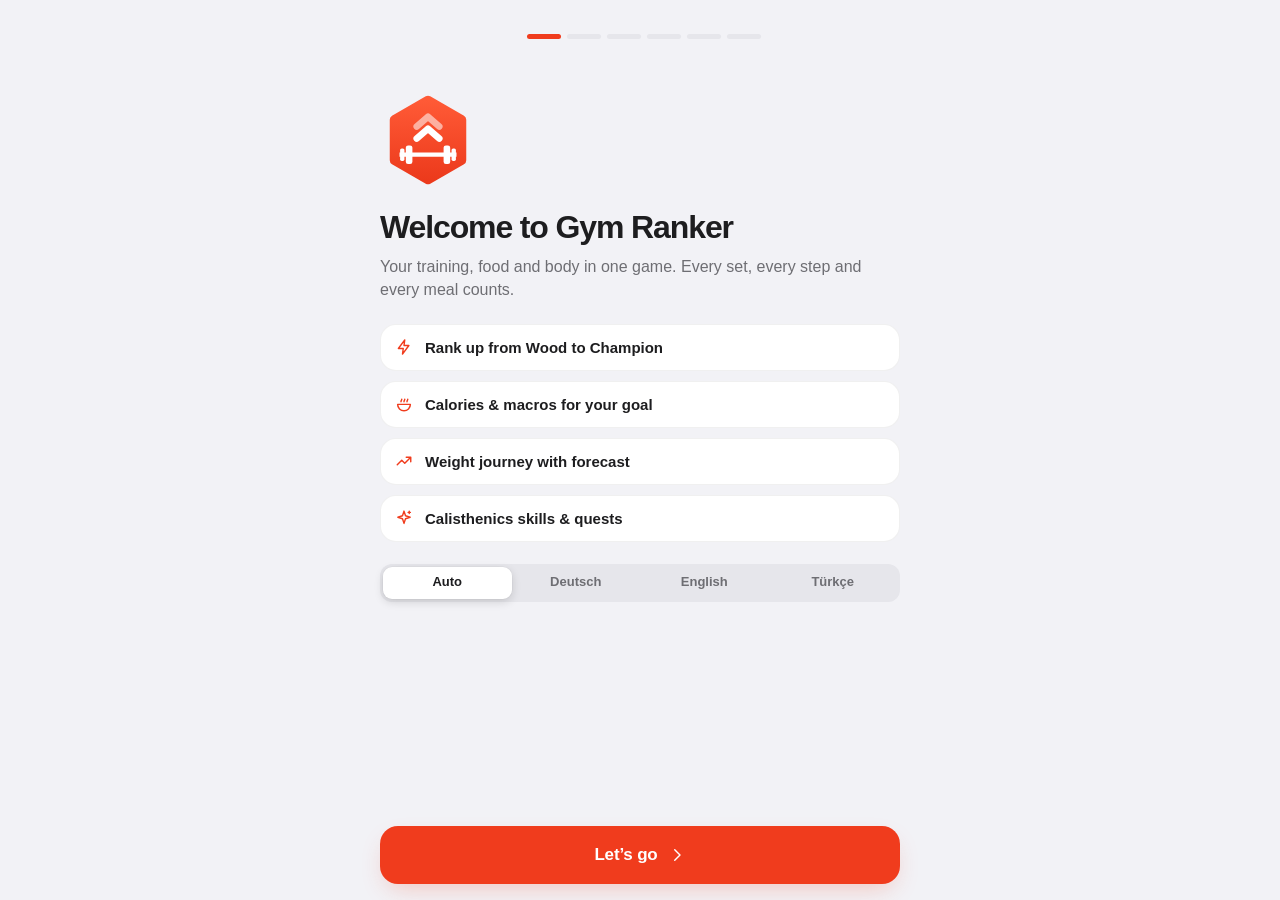
==== commit 36b1e20b: "Phone app shell, new logo, layout fixes and new README - Only the content area scrolls; the tab bar " ====
--- a/index.html
+++ b/index.html
@@ -4,7 +4,7 @@
 <meta charset="UTF-8">
 <meta name="viewport" content="width=device-width, initial-scale=1, viewport-fit=cover, interactive-widget=resizes-content">
 <title>Gym Ranker — Hardcore</title>
-<meta name="description" content="Gym Ranker Hardcore Edition: logge Sätze, farme XP und steige in 33 Rängen von Holz bis Champion auf. 300+ Übungen, Stärke-Map, Rekorde, Pausentimer. Offline, ohne Account.">
+<meta name="description" content="Gym Ranker: logge Sätze, farme XP und steig in 33 Rängen von Holz bis Champion auf. Kalorienrechner, Gewichts-Journey, Schritte, Calisthenics-Skills, Quests und Erfolge. Offline, ohne Account.">
 <meta name="theme-color" content="#000000">
 <meta name="color-scheme" content="dark light">
 <meta name="author" content="Emre">
@@ -28,11 +28,11 @@
 <body>
 <div id="splash" aria-hidden="true">
   <svg class="splash-logo" viewBox="0 0 64 64">
-    <defs><linearGradient id="spG" x1="0" y1="0" x2="1" y2="1"><stop offset="0" stop-color="#ffb347"/><stop offset=".55" stop-color="#ff4d2e"/><stop offset="1" stop-color="#e0182d"/></linearGradient></defs>
-    <path class="lg-shield" pathLength="1" d="M32 5.5 54.5 18.5V44.5L32 58.5 9.5 44.5V18.5Z" fill="none" stroke="url(#spG)" stroke-width="4.5" stroke-linejoin="round"/>
-    <path class="lg-chev c1" d="M21 43 32 36 43 43" fill="none" stroke="url(#spG)" stroke-width="4.5" stroke-linecap="round" stroke-linejoin="round" opacity=".42"/>
-    <path class="lg-chev c2" d="M21 35 32 28 43 35" fill="none" stroke="url(#spG)" stroke-width="4.5" stroke-linecap="round" stroke-linejoin="round" opacity=".72"/>
-    <path class="lg-chev c3" d="M21 27 32 20 43 27" fill="none" stroke="url(#spG)" stroke-width="4.5" stroke-linecap="round" stroke-linejoin="round"/>
+    <defs><linearGradient id="spG" x1="0" y1="0" x2="0" y2="1"><stop offset="0" stop-color="#ff5a36"/><stop offset="1" stop-color="#ec3a1c"/></linearGradient></defs>
+    <path class="lg-badge" d="M32 5.5 54.5 18.5V45.5L32 58.5 9.5 45.5V18.5Z" fill="url(#spG)" stroke="url(#spG)" stroke-width="6" stroke-linejoin="round"/>
+    <g class="lg-chev c3" fill="#fff"><path d="M13 40.4h38v2.8H13z"/><rect x="17.2" y="35.6" width="4.4" height="12.4" rx="1.5"/><rect x="42.4" y="35.6" width="4.4" height="12.4" rx="1.5"/><rect x="13.4" y="37.6" width="2.9" height="8.4" rx="1.1"/><rect x="47.7" y="37.6" width="2.9" height="8.4" rx="1.1"/></g>
+    <path class="lg-chev c2" d="M24.5 31 32 24.5 39.5 31" fill="none" stroke="#fff" stroke-width="4.4" stroke-linecap="round" stroke-linejoin="round"/>
+    <path class="lg-chev c1" d="M24.5 23 32 16.5 39.5 23" fill="none" stroke="#fff" stroke-width="4.4" stroke-linecap="round" stroke-linejoin="round" stroke-opacity=".55"/>
   </svg>
 </div>
 
--- a/css/app.css
+++ b/css/app.css
@@ -332,7 +332,7 @@
 .heat i.f{visibility:hidden}
 .heat-legend{display:flex;align-items:center;justify-content:flex-end;gap:4px;margin-top:10px;font-size:11px;color:var(--text-3);font-weight:600}
 .heat-legend i{width:11px;height:11px;border-radius:3px;display:inline-block}
-.dist-row{display:grid;grid-template-columns:110px 1fr 54px;align-items:center;gap:12px;padding:7px 0;font-size:14px}
+.dist-row{display:grid;grid-template-columns:120px 1fr 54px;align-items:center;gap:12px;padding:7px 0;font-size:14px}
 .dist-row .dn{font-weight:600;white-space:nowrap;overflow:hidden;text-overflow:ellipsis;display:flex;align-items:center;gap:8px}
 .dist-row .dn::before{content:"";width:8px;height:8px;border-radius:50%;background:var(--c);flex-shrink:0}
 .dist-row .dt{height:8px;border-radius:99px;background:var(--surface-3);overflow:hidden}
--- a/css/features.css
+++ b/css/features.css
@@ -3,6 +3,18 @@
    Uses the tokens from app.css.
    ============================================================ */
 :root{--z-bar:40;--z-nav:50;--z-pill:45;--z-sheet-backdrop:100;--z-sheet:101;--z-ob:150;--z-toast:200;--z-reward:300}
+
+/* ---------- app shell ----------
+   Only #main scrolls. On phones the tab bar gets its own strip below it,
+   so content never slides under the bar (no hidden last row, no covered buttons). */
+:root{--nav-space:calc(var(--tab-h) + 20px + var(--safe-b))}
+html,body{height:100%;overflow:hidden;overscroll-behavior:none}
+body{min-height:0}
+.main{height:calc(100dvh - var(--nav-space));overflow-y:auto;overflow-x:hidden;overscroll-behavior:contain;-webkit-overflow-scrolling:touch;padding-bottom:28px;scroll-padding-top:calc(var(--safe-t) + 60px)}
+body.timer-on .main{padding-bottom:96px}
+.main{max-width:none;margin:0}
+.page{max-width:600px;margin-inline:auto}
+@media (min-width:960px){:root{--nav-space:0px}.main{margin-left:var(--side-w);padding-bottom:72px}.page{max-width:1100px}}
 
 /* ---------- page header ---------- */
 .ph-main{min-width:0;flex:1}
@@ -108,7 +120,7 @@
 .mc-bar{height:6px;border-radius:99px;background:var(--surface-3);overflow:hidden;margin-top:7px}
 .mc-bar i{display:block;height:100%;border-radius:inherit;background:var(--c);transform-origin:left;animation:growX 1s var(--ease) both}
 .glasses{display:flex;flex-wrap:wrap;gap:6px}
-.glass{width:40px;height:46px;display:grid;place-items:center;border-radius:10px;transition:transform .25s var(--spring)}
+.glass{width:44px;height:48px;display:grid;place-items:center;border-radius:10px;transition:transform .25s var(--spring)}
 .glass:active{transform:scale(.88)}
 .glass svg{width:26px;height:30px}
 .g-out{fill:none;stroke:var(--line-2);stroke-width:1.6;stroke-linejoin:round}
@@ -322,3 +334,23 @@
   .tabbar{width:calc(100% - 16px)}
   .tab{font-size:10px}
 }
+
+/* touch targets ≥ 44px */
+.streak-pill{height:44px;padding:0 16px 0 12px}
+.stepper input{height:100%}
+@media (max-width:380px){.hero-rank{font-size:23px}}
+@media (max-width:959px){
+  .seg button,.seg.lg button{height:44px}
+  .btn-sm,.btn-ghost{height:44px}
+  .day-nav .icon-btn{width:44px;height:44px}
+}
+/* the full-screen setup hides the app behind it once it has slid in */
+body.ob-open #main,body.ob-open #tabbar,body.ob-open .navbar,body.ob-open .timer-pill{visibility:hidden}
+
+/* splash with the new mark */
+.splash-logo .lg-badge{transform-box:fill-box;transform-origin:center;animation:badgeIn .7s var(--spring) both}
+.splash-logo .c3{animation-delay:.3s}.splash-logo .c2{animation-delay:.45s}.splash-logo .c1{animation-delay:.6s}
+@keyframes badgeIn{from{opacity:0;transform:scale(.6) rotate(-8deg)}to{opacity:1;transform:none}}
+.sheet-head .icon-btn{width:44px;height:44px}
+.ph-eyebrow{text-transform:none}
+#todayDate{text-transform:capitalize}
